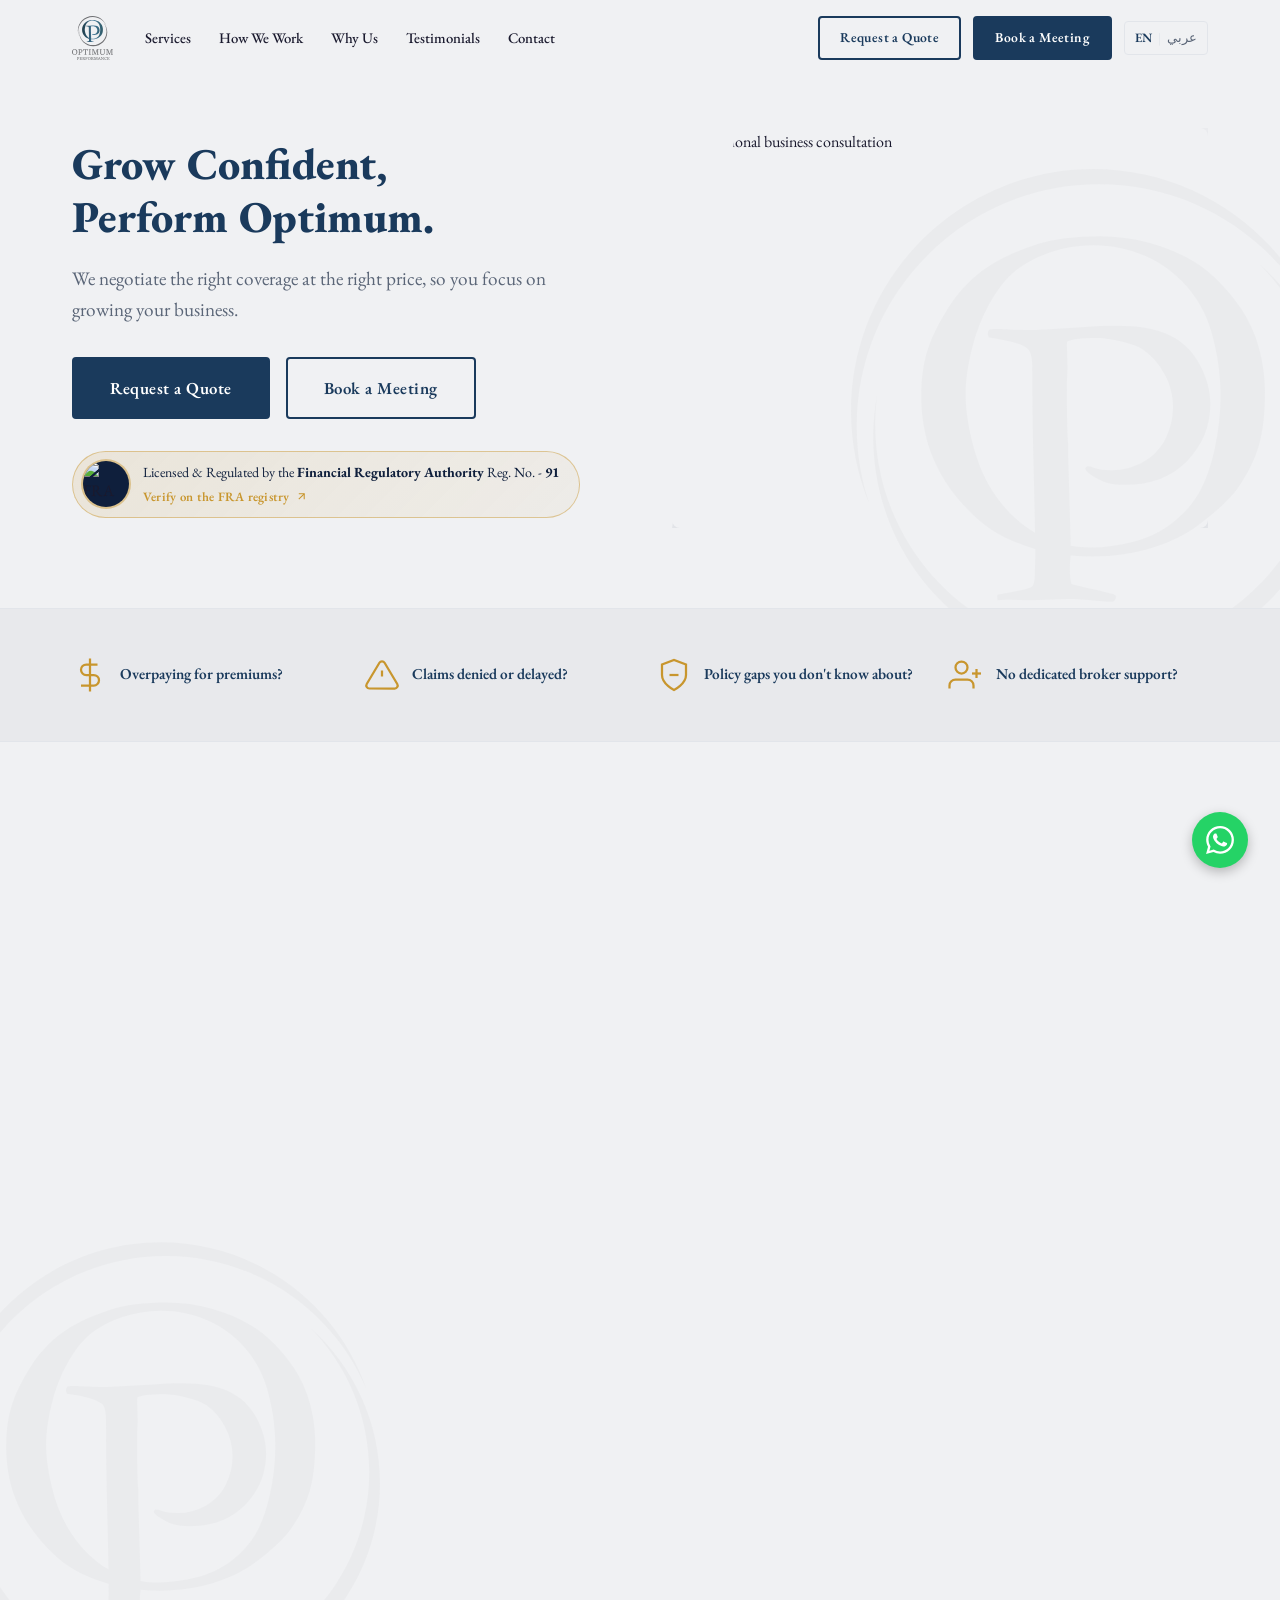
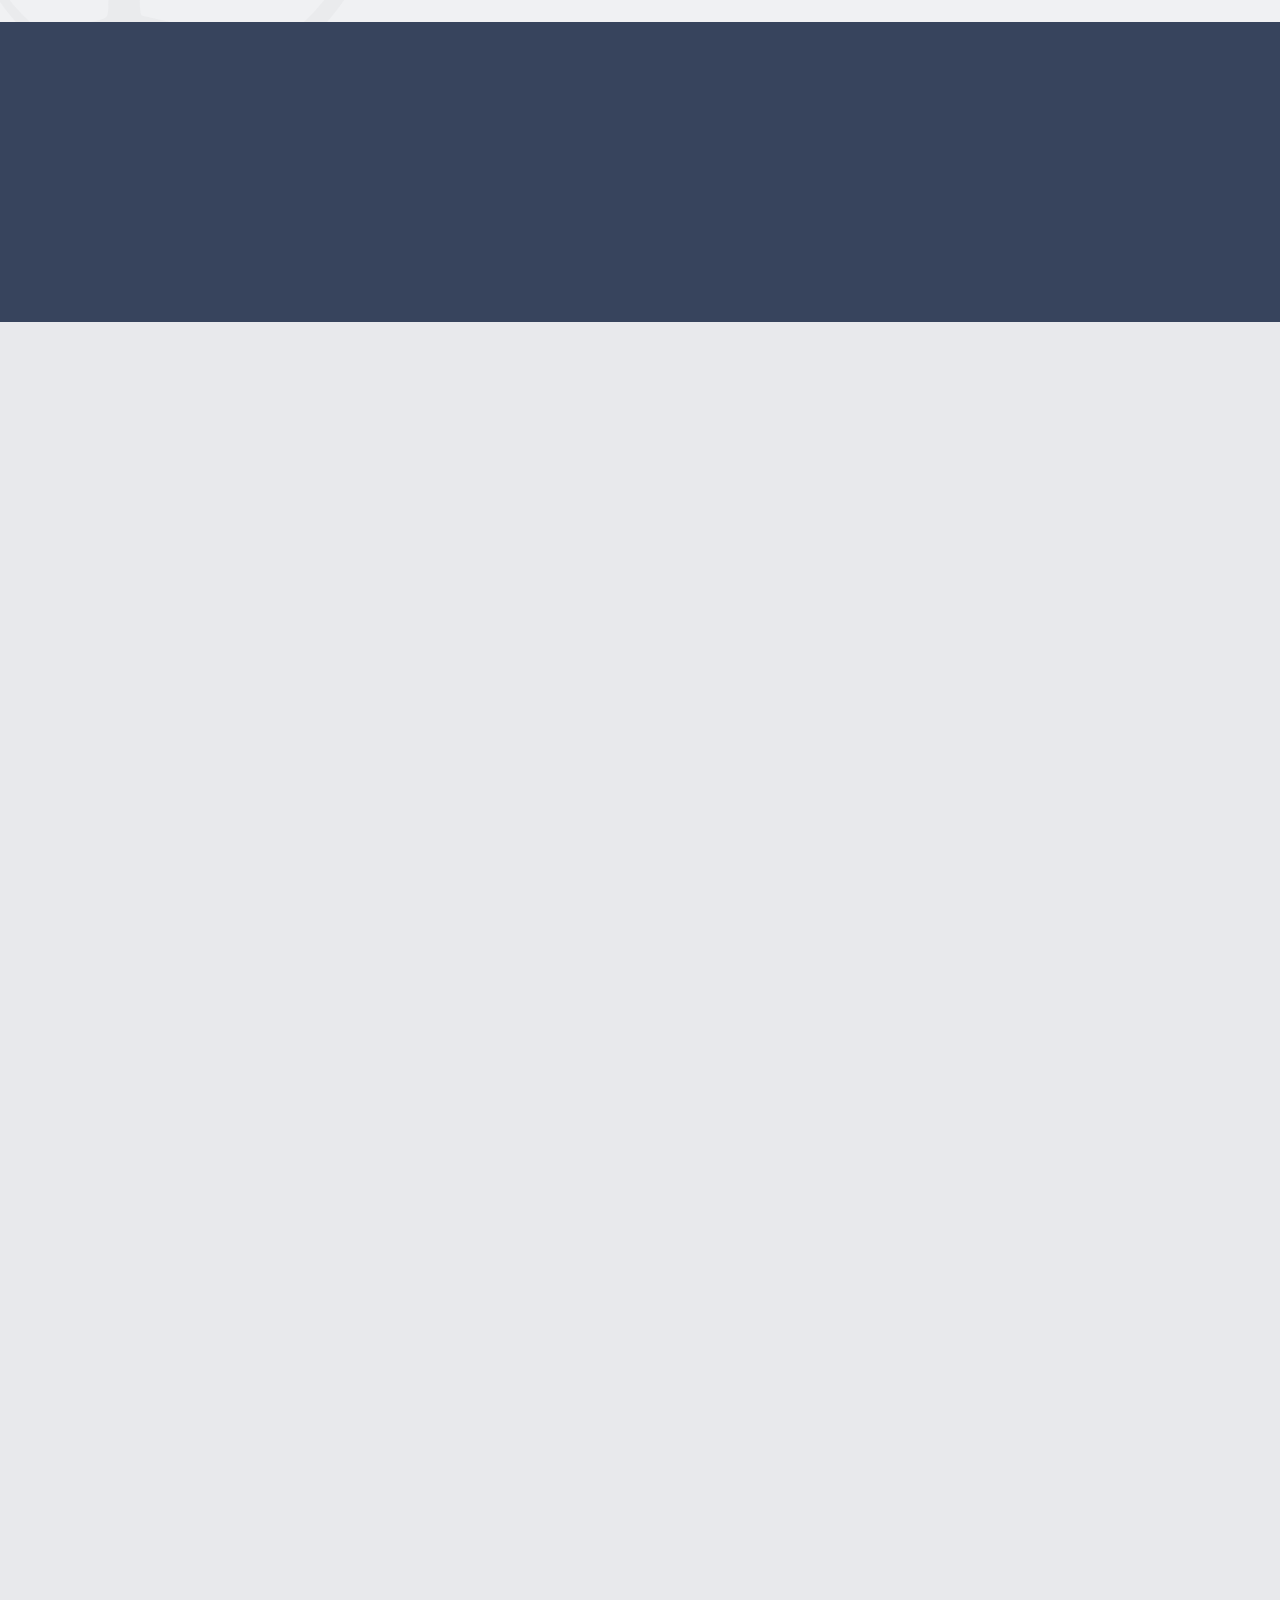
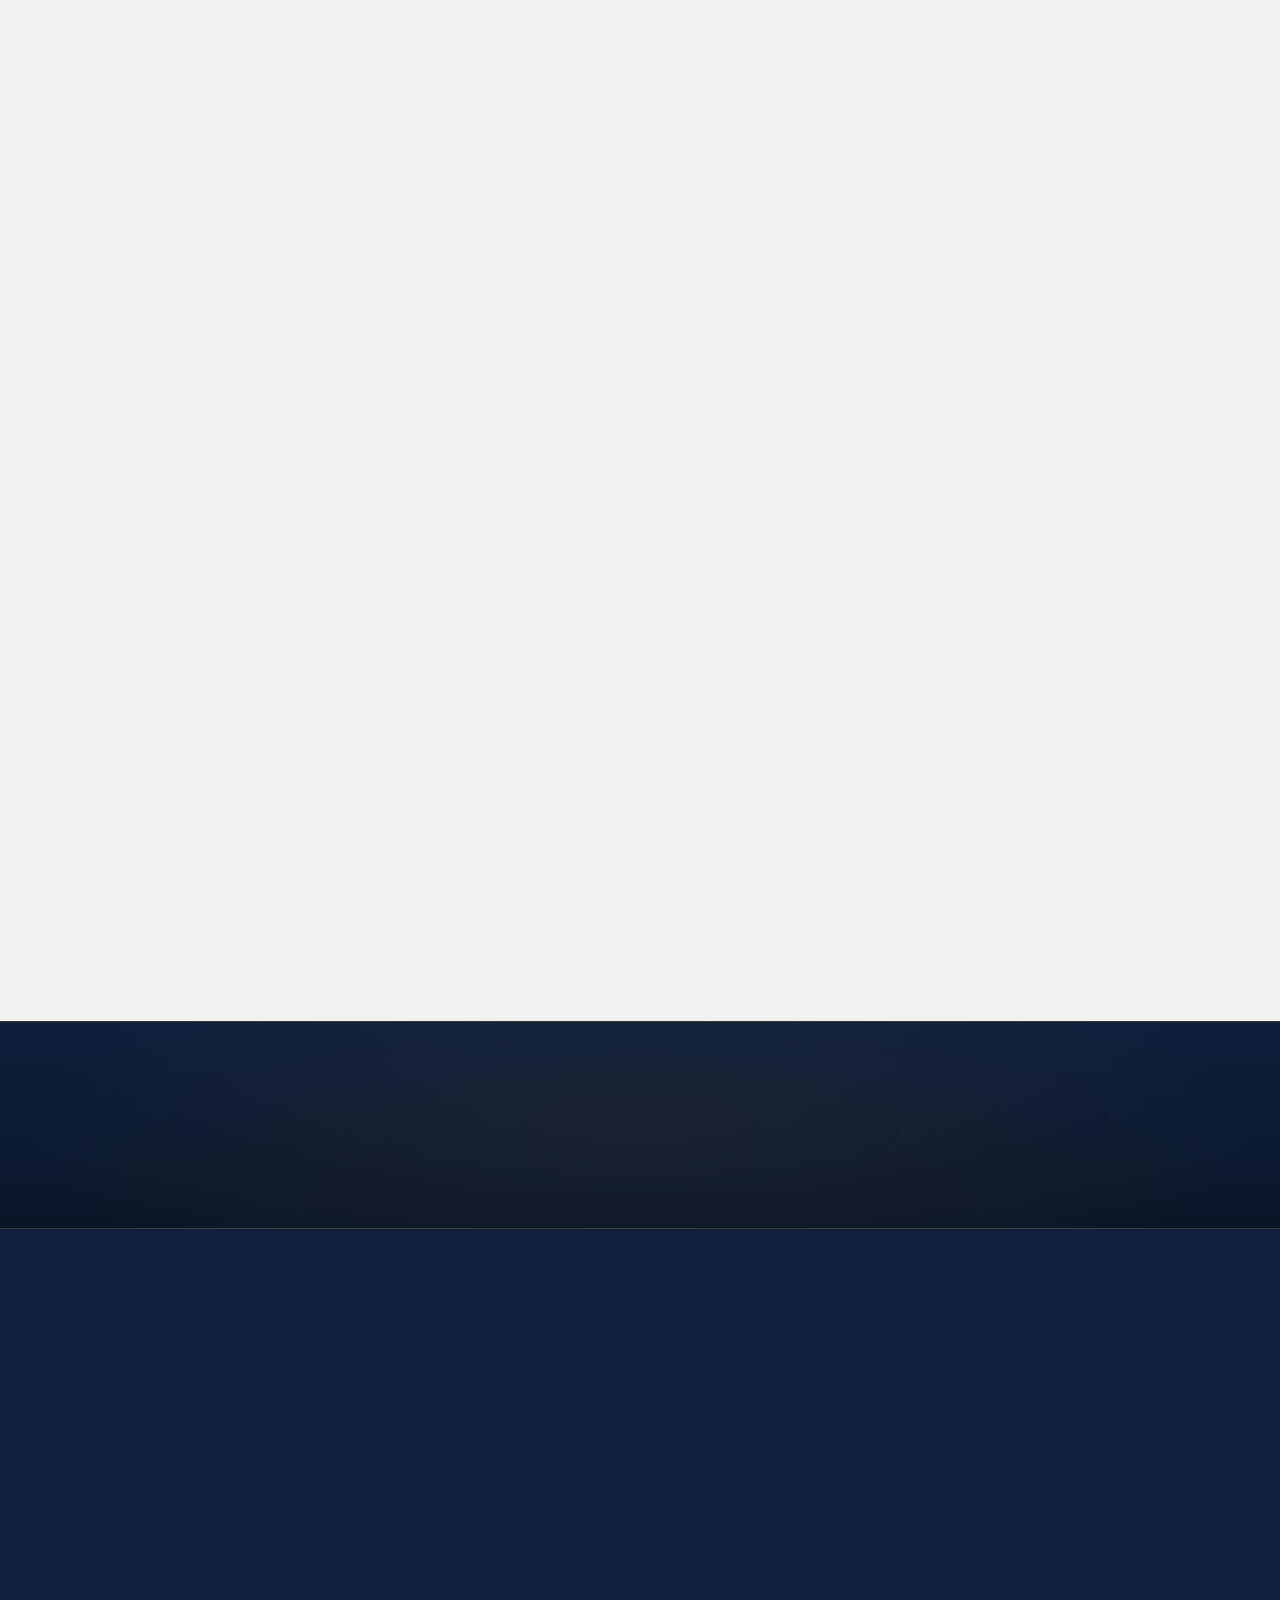
==== en/index.html @ 27d357c0 "Add footer social links and update styles for improved accessibility" ====
<!DOCTYPE html>
<html lang="en">
<head>
    <meta charset="UTF-8">
    <meta name="viewport" content="width=device-width, initial-scale=1.0">
    <!-- Content Security Policy (clickjacking via frame-ancestors must be set as an HTTP header by the host — meta CSP cannot enforce it) -->
    <meta http-equiv="Content-Security-Policy" content="default-src 'self'; script-src 'self' 'unsafe-inline' https://www.googletagmanager.com https://www.google-analytics.com; style-src 'self' 'unsafe-inline'; img-src 'self' data: https://www.googletagmanager.com https://www.google-analytics.com; font-src 'self'; connect-src 'self' https://www.googletagmanager.com https://www.google-analytics.com https://*.google-analytics.com https://*.analytics.google.com https://api.web3forms.com; frame-src https://www.googletagmanager.com; object-src 'none'; base-uri 'self'; form-action 'self' https://api.web3forms.com">
    <!-- Google Tag Manager -->
    <script>(function(w,d,s,l,i){w[l]=w[l]||[];w[l].push({'gtm.start':
    new Date().getTime(),event:'gtm.js'});var f=d.getElementsByTagName(s)[0],
    j=d.createElement(s),dl=l!='dataLayer'?'&l='+l:'';j.async=true;j.src=
    'https://www.googletagmanager.com/gtm.js?id='+i+dl;f.parentNode.insertBefore(j,f);
    })(window,document,'script','dataLayer','GTM-NPVGN75T');</script>
    <!-- End Google Tag Manager -->
    <meta name="description" content="Optimum Performance is a licensed insurance brokerage in Egypt. We negotiate the right coverage at the right price, property insurance, employee benefits, marine & cargo, risk management, and claims advocacy.">
    <meta name="theme-color" content="#0f1f3c">
    <link rel="icon" href="../static/OP_original.png" type="image/png">
    <title>Optimum Performance - Grow Confident, Perform Optimum</title>
    <link rel="preload" href="../fonts/EBGaramond-latin.woff2" as="font" type="font/woff2" crossorigin>
    <link rel="preload" href="../static/father_son_green_field.jpeg" as="image" fetchpriority="high">
    <link rel="stylesheet" href="../styles.css">
    <script>
    (function () {
        try {
            if (window.matchMedia('(prefers-reduced-motion: reduce)').matches) return;
            var nav = performance.getEntriesByType && performance.getEntriesByType('navigation')[0];
            var type = nav ? nav.type : 'navigate';
            if (type === 'reload' || type === 'navigate') {
                document.documentElement.classList.add('intro-play');
            }
        } catch (e) { /* never block the page */ }
    })();
    </script>
</head>
<body>
    <!-- Google Tag Manager (noscript) -->
    <noscript><iframe src="https://www.googletagmanager.com/ns.html?id=GTM-NPVGN75T"
    height="0" width="0" style="display:none;visibility:hidden"></iframe></noscript>
    <!-- End Google Tag Manager (noscript) -->
    <!-- Logo Intro Overlay -->
    <div id="intro" aria-hidden="true">
        <svg class="intro-logo" aria-hidden="true" focusable="false"
   viewBox="0 0 209.08186 225.3409"
   version="1.1"
   id="intro-svg3"
   width="209.08186"
   height="225.3409"
   xmlns="http://www.w3.org/2000/svg"
   xmlns:svg="http://www.w3.org/2000/svg">
  <defs
     id="intro-defs1">
    <linearGradient
       x1="0"
       y1="0"
       x2="1"
       y2="0"
       gradientUnits="userSpaceOnUse"
       gradientTransform="matrix(79.626793,0,0,-79.626793,257.8244,1651.054)"
       spreadMethod="pad"
       id="intro-linearGradient1457">
      <stop stop-color="#1f3d4a" offset="0"
         id="intro-stop1454" />
      <stop stop-color="#3e7596" offset="0.55270582"
         id="intro-stop1455" />
      <stop stop-color="#3e7596" offset="0.557542"
         id="intro-stop1456" />
      <stop stop-color="#315c69" offset="1"
         id="intro-stop1457" />
    </linearGradient>
  </defs>
  <g
     class="emblem"
     id="intro-g1"
     transform="translate(-292.30997,-612.5312)">
    <path pathLength="1"
       id="intro-path1457"
       d="m 284.63,1691.534 c -5.466,-1.81 -9.746,-3.894 -12.837,-6.249 v 0 c -3.092,-2.357 -5.731,-5.287 -7.918,-8.794 v 0 c -2.187,-3.506 -3.742,-6.758 -4.665,-9.755 v 0 c -0.924,-2.998 -1.385,-6.42 -1.385,-10.265 v 0 c 0,-4.675 0.715,-8.992 2.148,-12.95 v 0 c 1.433,-3.959 3.535,-7.578 6.306,-10.859 v 0 c 2.771,-3.28 5.466,-5.76 8.087,-7.437 v 0 c 2.62,-1.677 5.89,-3.101 9.812,-4.269 v 0 c 0.017,0 0.034,-0.01 0.05,-0.014 v 0 c 0.003,-0.396 0.004,-0.771 0.004,-1.102 v 0 c 0,-1.2 -0.017,-2.14 -0.049,-2.819 v 0 c -0.032,-0.973 -0.049,-1.605 -0.049,-1.896 v 0 c 0,-1.329 -0.162,-2.221 -0.486,-2.673 v 0 c -0.227,-0.292 -0.859,-0.584 -1.897,-0.875 v 0 l -6.323,-1.215 0.048,-1.266 c 1.557,0.066 2.497,0.099 2.821,0.099 v 0 l 5.108,-0.147 8.561,0.341 c 1.589,0 3.778,-0.146 6.568,-0.438 v 0 c 1.426,-0.162 2.334,-0.243 2.723,-0.243 v 0 c 0.617,0 1.03,0.073 1.241,0.218 v 0 c 0.211,0.147 0.381,0.463 0.51,0.949 v 0 c -0.194,0.324 -0.421,0.536 -0.681,0.633 v 0 c -0.162,0.065 -1.119,0.307 -2.869,0.73 v 0 c -3.763,0.841 -6.032,1.377 -6.81,1.602 v 0 c -0.261,0.811 -0.39,1.994 -0.39,3.549 v 0 c 0,0.647 0.04,1.41 0.121,2.283 v 0 c 0.027,0.285 0.047,0.53 0.065,0.756 v 0 c 1.645,-0.148 3.354,-0.225 5.137,-0.225 v 0 c 4.939,0 9.539,0.669 13.799,2.007 v 0 c 4.26,1.338 7.823,3.101 10.689,5.288 v 0 c 4.298,3.242 7.332,6.107 9.105,8.596 v 0 c 2.262,3.204 3.873,6.447 4.835,9.727 v 0 c 0.962,3.281 1.442,7.409 1.442,12.385 v 0 c 0,4.373 -0.716,8.615 -2.149,12.725 v 0 c -1.093,3.128 -2.714,6.051 -4.863,8.765 v 0 c -3.092,3.921 -6.184,6.824 -9.275,8.71 v 0 c -3.092,1.884 -6.532,3.355 -10.321,4.41 v 0 c -3.789,1.056 -7.663,1.584 -11.622,1.584 v 0 c -5.881,0 -10.745,-0.622 -14.591,-1.866 m -5.174,-63.311 c -2.395,2.243 -4.412,4.815 -6.051,7.72 v 0 c -1.64,2.902 -2.932,6.333 -3.874,10.292 v 0 c -0.943,3.959 -1.414,7.502 -1.414,10.632 v 0 c 0,2.978 0.471,6.409 1.414,10.293 v 0 c 0.942,3.883 2.318,7.436 4.128,10.66 v 0 c 1.81,3.223 3.77,5.712 5.882,7.465 v 0 c 2.111,1.753 4.807,3.195 8.086,4.326 v 0 c 3.281,1.132 6.636,1.697 10.068,1.697 v 0 c 4.222,0 8.2,-0.82 11.932,-2.46 v 0 c 3.732,-1.64 6.918,-3.959 9.557,-6.957 v 0 c 2.639,-2.997 4.543,-6.4 5.712,-10.207 v 0 c 1.508,-5.015 2.263,-10.086 2.263,-15.213 v 0 c 0,-4.11 -0.453,-8.22 -1.358,-12.329 v 0 c -0.905,-4.109 -2.102,-7.474 -3.591,-10.094 v 0 c -1.49,-2.622 -3.554,-4.958 -6.192,-7.013 v 0 c -2.64,-2.055 -5.666,-3.526 -9.078,-4.411 v 0 c -3.412,-0.886 -6.701,-1.329 -9.868,-1.329 v 0 c -1.58,0 -3.114,0.134 -4.605,0.393 v 0 l -0.598,20.996 v 2.722 c -0.194,1.62 -0.292,5.735 -0.292,12.344 v 0 c 0,1.815 0.032,3.159 0.098,4.035 v 0 l 0.048,0.972 -0.146,5.493 0.049,0.68 c 0.744,0.583 3.123,0.875 7.136,0.875 v 0 c 1.294,0 3.115,-0.276 5.462,-0.826 v 0 c 2.347,-0.551 4.086,-1.231 5.219,-2.04 v 0 c 2.006,-1.425 3.625,-3.327 4.855,-5.707 v 0 c 1.229,-2.38 1.844,-4.832 1.844,-7.357 v 0 c 0,-2.591 -0.583,-5.052 -1.75,-7.383 v 0 c -1.169,-2.331 -2.895,-4.128 -5.182,-5.391 v 0 c -2.286,-1.262 -4.71,-1.893 -7.272,-1.893 v 0 c -1.686,0 -3.08,0.194 -4.183,0.583 v 0 c -0.487,0.194 -0.957,0.292 -1.411,0.292 v 0 c -0.227,-0.098 -0.405,-0.26 -0.535,-0.486 v 0 c 0.13,-0.455 0.502,-0.892 1.119,-1.314 v 0 c 1.46,-0.972 2.756,-1.629 3.892,-1.97 v 0 c 1.134,-0.341 2.545,-0.511 4.231,-0.511 v 0 c 6.032,0 10.832,1.846 14.4,5.538 v 0 c 3.566,3.693 5.35,8.08 5.35,13.165 v 0 c 0,3.044 -0.819,6.106 -2.456,9.182 v 0 c -1.638,3.077 -3.965,5.336 -6.98,6.777 v 0 c -3.016,1.441 -7.071,2.163 -12.162,2.163 v 0 c -2.887,0 -5.416,-0.099 -7.588,-0.293 v 0 l -8.27,-0.486 c -2.302,-0.13 -3.811,-0.194 -4.524,-0.194 v 0 c -0.486,0 -1.395,0.015 -2.724,0.048 v 0 c -2.529,0.129 -4.346,0.195 -5.448,0.195 v 0 c -0.163,0 -0.535,-0.049 -1.119,-0.146 v 0 c -0.195,-0.357 -0.292,-0.665 -0.292,-0.925 v 0 c 0,-0.227 0.081,-0.519 0.244,-0.875 v 0 c 4.799,-0.681 7.799,-1.556 8.998,-2.624 v 0 c 0.714,-0.616 1.071,-2.091 1.071,-4.424 v 0 -0.827 c 0,-6.027 0.064,-11.956 0.195,-17.788 v 0 c 0.222,-8.573 0.369,-15.104 0.438,-19.591 v 0 c -1.685,0.978 -3.262,2.152 -4.728,3.526"
       transform="matrix(1.3333333,0,0,-1.3333333,0,2891.1333)"
       fill="url(#intro-linearGradient1457)" />
    <path pathLength="1"
       id="intro-path1458"
       d="m 0,0 c 0,30.968 25.104,56.072 56.072,56.072 23.274,0 43.234,-14.181 51.716,-34.374 -7.549,22.05 -28.439,37.909 -53.047,37.909 -30.968,0 -56.073,-25.104 -56.073,-56.072 0,-7.693 1.553,-15.024 4.357,-21.699 C 1.074,-12.465 0,-6.36 0,0"
       fill="#6e6f72" fill-rule="nonzero"
       transform="matrix(1.3333333,0,0,-1.3333333,323.86307,692.0072)"
       clip-path="url(#intro-clipPath1459)" />
    <path pathLength="1"
       id="intro-path1460"
       d="m 0,0 c 9.43,-9.515 15.262,-22.661 15.262,-37.183 0,-29.037 -23.32,-52.576 -52.086,-52.576 -28.767,0 -52.087,23.539 -52.087,52.576 0,2.408 0.175,4.774 0.485,7.096 -0.617,-3.259 -0.954,-6.618 -0.954,-10.058 0,-29.664 24.048,-53.711 53.712,-53.711 29.664,0 53.711,24.047 53.711,53.711 C 18.043,-24.173 11.065,-9.838 0,0"
       fill="#6e6f72" fill-rule="nonzero"
       transform="matrix(1.3333333,0,0,-1.3333333,448.11627,641.78387)"
       clip-path="url(#intro-clipPath1461)" />
  </g>
  <g class="wordmark"><g transform="translate(-292.30997,-612.5312)">
    <g
       transform="translate(264.5673,264.5669)"
       id="intro-g2">
      <path pathLength="1"
         id="intro-path1509"
         d="m 0,0 c 1.444,0 2.651,0.373 3.624,1.12 0.972,0.746 1.701,1.785 2.187,3.115 0.486,1.331 0.73,2.865 0.73,4.604 0,2.003 -0.258,3.736 -0.774,5.2 -0.516,1.463 -1.296,2.592 -2.342,3.388 -1.046,0.795 -2.369,1.193 -3.97,1.193 -1.532,0 -2.777,-0.398 -3.734,-1.193 -0.958,-0.796 -1.66,-1.856 -2.107,-3.182 -0.447,-1.326 -0.67,-2.784 -0.67,-4.375 0,-1.974 0.252,-3.7 0.758,-5.178 C -5.792,3.214 -5.016,2.063 -3.97,1.238 -2.924,0.413 -1.601,0 0,0 m -0.265,-1.738 c -2.18,0 -4.029,0.452 -5.546,1.355 -1.518,0.904 -2.672,2.183 -3.462,3.837 -0.791,1.655 -1.186,3.617 -1.186,5.886 0,2.14 0.407,4.038 1.223,5.693 0.815,1.655 1.986,2.956 3.513,3.904 1.527,0.947 3.356,1.422 5.487,1.422 2.318,0 4.228,-0.485 5.731,-1.452 C 6.997,17.94 8.114,16.626 8.846,14.967 9.577,13.307 9.943,11.431 9.943,9.34 9.943,7.945 9.747,6.587 9.354,5.267 8.961,3.945 8.355,2.757 7.535,1.702 6.715,0.646 5.659,-0.191 4.368,-0.81 3.076,-1.429 1.532,-1.738 -0.265,-1.738"
         fill="#6e6f72" fill-rule="nonzero"
         transform="matrix(1.3333333,0,0,-1.3333333,41.688,545.10947)"
         clip-path="url(#intro-clipPath1510)" />
      <path pathLength="1"
         id="intro-path1511"
         d="M 0,0 V 1.105 L 2.269,1.827 C 2.426,1.875 2.558,1.957 2.667,2.07 2.774,2.183 2.828,2.347 2.828,2.563 V 18.59 c 0,0.207 -0.051,0.364 -0.154,0.472 -0.103,0.108 -0.239,0.187 -0.405,0.236 L 0,20.049 v 1.075 h 8.515 c 1.453,0 2.769,-0.196 3.948,-0.589 1.178,-0.393 2.118,-1.009 2.82,-1.849 0.702,-0.84 1.054,-1.937 1.054,-3.292 0,-1.424 -0.307,-2.657 -0.921,-3.697 C 14.802,10.655 13.96,9.855 12.89,9.295 11.819,8.735 10.592,8.456 9.207,8.456 8.706,8.456 8.117,8.571 7.439,8.802 6.762,9.032 6.207,9.29 5.775,9.575 v 1.09 c 0.324,-0.098 0.78,-0.171 1.37,-0.221 0.589,-0.049 1.139,-0.073 1.649,-0.073 0.933,0 1.677,0.167 2.232,0.501 0.555,0.333 0.975,0.744 1.26,1.23 0.284,0.486 0.473,0.966 0.567,1.443 0.093,0.477 0.14,0.857 0.14,1.142 0,0.825 -0.145,1.591 -0.435,2.298 -0.289,0.707 -0.803,1.279 -1.539,1.716 -0.737,0.437 -1.782,0.655 -3.138,0.655 H 5.922 V 2.563 C 5.922,2.347 5.978,2.183 6.091,2.07 6.204,1.957 6.339,1.875 6.497,1.827 L 8.898,1.105 V 0 Z"
         fill="#6e6f72" fill-rule="nonzero"
         transform="matrix(1.3333333,0,0,-1.3333333,59.188267,546.77867)"
         clip-path="url(#intro-clipPath1512)" />
      <path pathLength="1"
         id="intro-path1513"
         d="M 0,0 V 1.105 L 2.431,1.827 C 2.607,1.875 2.747,1.957 2.85,2.07 2.954,2.183 3.005,2.347 3.005,2.563 v 16.793 h -4.861 c -0.157,0 -0.295,-0.049 -0.413,-0.147 C -2.386,19.111 -2.46,18.973 -2.49,18.797 L -3.079,15.63 h -1.723 v 5.494 H 13.906 V 15.63 h -1.724 l -0.589,3.167 c -0.039,0.196 -0.113,0.339 -0.221,0.427 -0.108,0.088 -0.241,0.132 -0.397,0.132 H 6.099 V 2.563 C 6.099,2.347 6.155,2.183 6.268,2.07 6.381,1.957 6.516,1.875 6.673,1.827 L 9.104,1.105 V 0 Z"
         fill="#6e6f72" fill-rule="nonzero"
         transform="matrix(1.3333333,0,0,-1.3333333,90.496667,546.77867)"
         clip-path="url(#intro-clipPath1514)" />
      <path pathLength="1"
         id="intro-path1515"
         d="m 0,0 v 1.105 l 2.386,0.722 c 0.177,0.058 0.315,0.142 0.413,0.25 0.098,0.108 0.147,0.27 0.147,0.486 V 18.59 c 0,0.207 -0.054,0.364 -0.162,0.472 -0.108,0.108 -0.24,0.187 -0.398,0.236 L 0,20.049 v 1.075 H 8.986 V 20.049 L 6.614,19.298 C 6.457,19.249 6.322,19.167 6.209,19.054 6.096,18.942 6.04,18.787 6.04,18.59 V 2.563 C 6.04,2.347 6.096,2.183 6.209,2.07 6.322,1.957 6.457,1.875 6.614,1.827 L 8.986,1.105 V 0 Z"
         fill="#6e6f72" fill-rule="nonzero"
         transform="matrix(1.3333333,0,0,-1.3333333,112.57333,546.77867)"
         clip-path="url(#intro-clipPath1516)" />
      <path pathLength="1"
         id="intro-path1517"
         d="M 0,0 V 1.105 L 2.269,1.93 C 2.426,1.979 2.558,2.06 2.667,2.173 2.774,2.286 2.828,2.445 2.828,2.651 V 18.59 c 0,0.207 -0.051,0.364 -0.154,0.472 -0.103,0.108 -0.239,0.187 -0.405,0.236 L 0,20.049 v 1.075 h 7.587 l 4.934,-13.95 0.737,-2.563 h 0.236 l 5.701,16.513 h 7.483 V 20.049 L 24.439,19.298 C 24.282,19.249 24.144,19.167 24.026,19.054 23.908,18.942 23.85,18.787 23.85,18.59 V 2.563 c 0,-0.216 0.053,-0.378 0.162,-0.486 0.107,-0.108 0.25,-0.192 0.427,-0.25 L 26.678,1.105 V 0 h -8.721 v 1.105 l 2.239,0.722 c 0.167,0.048 0.307,0.13 0.42,0.243 0.113,0.113 0.17,0.277 0.17,0.493 v 16.956 h -0.28 L 19.813,17.338 14.79,3.27 13.391,0 H 11.888 L 5.745,17.324 5.068,19.519 H 4.832 V 2.651 C 4.832,2.435 4.886,2.276 4.994,2.173 5.102,2.07 5.234,1.989 5.392,1.93 L 7.616,1.105 V 0 Z"
         fill="#6e6f72" fill-rule="nonzero"
         transform="matrix(1.3333333,0,0,-1.3333333,128.91493,546.77867)"
         clip-path="url(#intro-clipPath1518)" />
      <path pathLength="1"
         id="intro-path1519"
         d="m 0,0 c -1.797,0 -3.297,0.297 -4.5,0.891 -1.203,0.594 -2.109,1.365 -2.718,2.313 -0.609,0.948 -0.914,1.952 -0.914,3.012 v 12.875 c 0,0.207 -0.054,0.361 -0.162,0.464 -0.108,0.104 -0.25,0.185 -0.427,0.243 l -2.239,0.752 v 1.075 h 8.75 V 20.55 l -2.254,-0.752 c -0.157,-0.049 -0.289,-0.13 -0.397,-0.243 -0.108,-0.113 -0.162,-0.267 -0.162,-0.464 V 7.719 c 0,-0.54 0.066,-1.132 0.199,-1.775 C -4.692,5.301 -4.437,4.689 -4.058,4.11 -3.68,3.53 -3.135,3.057 -2.423,2.688 -1.711,2.32 -0.781,2.136 0.368,2.136 1.517,2.136 2.462,2.325 3.204,2.703 3.945,3.081 4.53,3.56 4.957,4.14 5.384,4.719 5.683,5.325 5.855,5.959 6.027,6.592 6.113,7.164 6.113,7.675 v 11.343 c 0,0.206 -0.054,0.358 -0.162,0.456 -0.108,0.098 -0.235,0.172 -0.383,0.221 L 3.314,20.55 v 1.075 h 7.602 V 20.55 L 8.662,19.695 C 8.505,19.637 8.372,19.558 8.264,19.459 8.156,19.361 8.102,19.214 8.102,19.018 V 6.865 C 8.102,5.627 7.834,4.572 7.299,3.698 6.764,2.823 6.079,2.116 5.244,1.576 4.409,1.036 3.525,0.638 2.593,0.383 1.66,0.128 0.795,0 0,0"
         fill="#6e6f72" fill-rule="nonzero"
         transform="matrix(1.3333333,0,0,-1.3333333,182.88933,547.44653)"
         clip-path="url(#intro-clipPath1520)" />
      <path pathLength="1"
         id="intro-path1521"
         d="M 0,0 V 1.105 L 2.269,1.93 C 2.426,1.979 2.558,2.06 2.667,2.173 2.774,2.286 2.828,2.445 2.828,2.651 V 18.59 c 0,0.207 -0.051,0.364 -0.154,0.472 -0.103,0.108 -0.239,0.187 -0.405,0.236 L 0,20.049 v 1.075 h 7.587 l 4.934,-13.95 0.737,-2.563 h 0.236 l 5.701,16.513 h 7.483 V 20.049 L 24.439,19.298 C 24.282,19.249 24.144,19.167 24.026,19.054 23.908,18.942 23.85,18.787 23.85,18.59 V 2.563 c 0,-0.216 0.053,-0.378 0.162,-0.486 0.107,-0.108 0.25,-0.192 0.427,-0.25 L 26.678,1.105 V 0 h -8.721 v 1.105 l 2.239,0.722 c 0.167,0.048 0.307,0.13 0.42,0.243 0.113,0.113 0.17,0.277 0.17,0.493 v 16.956 h -0.28 L 19.813,17.338 14.79,3.27 13.391,0 H 11.888 L 5.745,17.324 5.068,19.519 H 4.832 V 2.651 C 4.832,2.435 4.886,2.276 4.994,2.173 5.102,2.07 5.234,1.989 5.392,1.93 L 7.616,1.105 V 0 Z"
         fill="#6e6f72" fill-rule="nonzero"
         transform="matrix(1.3333333,0,0,-1.3333333,201.25387,546.77867)"
         clip-path="url(#intro-clipPath1522)" />
      <path pathLength="1"
         id="intro-path1523"
         d="m 0,0 v 0.568 l 1.166,0.371 c 0.081,0.025 0.149,0.067 0.205,0.125 0.055,0.058 0.083,0.143 0.083,0.254 v 8.24 C 1.454,9.664 1.428,9.745 1.375,9.801 1.322,9.856 1.252,9.897 1.166,9.922 L 0,10.308 v 0.553 h 4.378 c 0.747,0 1.424,-0.101 2.03,-0.303 0.606,-0.202 1.089,-0.519 1.45,-0.95 C 8.219,9.176 8.4,8.612 8.4,7.915 8.4,7.183 8.242,6.549 7.926,6.014 7.611,5.479 7.178,5.067 6.627,4.779 6.077,4.491 5.446,4.348 4.734,4.348 4.476,4.348 4.173,4.407 3.825,4.526 3.477,4.644 3.191,4.776 2.969,4.923 V 5.484 C 3.136,5.433 3.37,5.395 3.673,5.37 3.976,5.345 4.259,5.332 4.522,5.332 5.001,5.332 5.384,5.418 5.669,5.59 5.954,5.761 6.17,5.972 6.317,6.222 6.463,6.472 6.56,6.719 6.608,6.964 6.656,7.209 6.68,7.405 6.68,7.551 6.68,7.975 6.606,8.369 6.457,8.733 6.308,9.096 6.044,9.391 5.665,9.615 5.287,9.84 4.749,9.952 4.052,9.952 H 3.045 V 1.318 C 3.045,1.207 3.074,1.122 3.132,1.064 3.19,1.006 3.259,0.964 3.34,0.939 L 4.575,0.568 V 0 Z"
         fill="#6e6f72" fill-rule="nonzero"
         transform="matrix(1.3333333,0,0,-1.3333333,53.289733,572.9716)"
         clip-path="url(#intro-clipPath1524)" />
      <path pathLength="1"
         id="intro-path1525"
         d="m 0,0 v 0.568 l 1.166,0.371 c 0.086,0.025 0.156,0.067 0.209,0.125 0.053,0.058 0.079,0.143 0.079,0.254 v 8.24 C 1.454,9.664 1.426,9.745 1.371,9.801 1.315,9.856 1.247,9.897 1.166,9.922 L 0,10.308 v 0.553 H 8.43 V 8.165 H 7.536 L 7.241,9.657 C 7.221,9.748 7.183,9.817 7.127,9.865 7.072,9.913 7.001,9.937 6.915,9.937 H 3.045 V 6.112 H 5.37 c 0.101,0 0.175,0.022 0.223,0.065 0.048,0.042 0.082,0.112 0.103,0.208 L 5.968,7.582 H 6.695 V 3.711 H 5.968 L 5.696,4.9 C 5.675,4.996 5.641,5.068 5.593,5.116 5.545,5.164 5.471,5.188 5.37,5.188 H 3.045 V 0.924 h 4.461 c 0.076,0 0.142,0.025 0.2,0.076 0.059,0.05 0.095,0.121 0.11,0.212 L 8.119,2.878 H 9.005 V 0 Z"
         fill="#6e6f72" fill-rule="nonzero"
         transform="matrix(1.3333333,0,0,-1.3333333,66.5188,572.9716)"
         clip-path="url(#intro-clipPath1526)" />
      <path pathLength="1"
         id="intro-path1527"
         d="M 0,0 H -1.833 C -2.171,0 -2.424,0.029 -2.59,0.087 -2.757,0.145 -2.898,0.245 -3.014,0.386 -3.131,0.527 -3.279,0.724 -3.461,0.977 L -6.18,4.726 -4.643,5.203 -1.787,1.417 C -1.732,1.336 -1.642,1.239 -1.519,1.125 -1.395,1.011 -1.277,0.939 -1.166,0.909 L 0,0.568 Z m -10.566,0 v 0.568 l 1.167,0.371 c 0.086,0.025 0.155,0.067 0.208,0.125 0.053,0.058 0.08,0.143 0.08,0.254 v 8.24 c 0,0.106 -0.028,0.187 -0.084,0.243 -0.055,0.055 -0.124,0.096 -0.204,0.121 l -1.167,0.386 v 0.553 h 4.439 c 0.828,0 1.503,-0.081 2.026,-0.242 0.522,-0.162 0.926,-0.377 1.212,-0.644 0.285,-0.268 0.482,-0.563 0.59,-0.886 C -2.19,8.766 -2.136,8.44 -2.136,8.112 -2.136,7.521 -2.267,7.015 -2.53,6.593 -2.792,6.171 -3.118,5.837 -3.507,5.59 -3.896,5.342 -4.282,5.175 -4.666,5.09 l -1.227,-0.5 -1.741,0.356 0.068,0.81 c 0.045,-0.015 0.154,-0.031 0.325,-0.049 0.172,-0.018 0.355,-0.032 0.549,-0.042 0.195,-0.01 0.348,-0.015 0.459,-0.015 0.545,0 0.994,0.1 1.348,0.299 0.353,0.2 0.617,0.463 0.791,0.792 0.174,0.328 0.262,0.679 0.262,1.053 0,0.757 -0.218,1.306 -0.652,1.647 -0.434,0.341 -1.07,0.511 -1.908,0.511 H -7.521 V 1.318 c 0,-0.111 0.028,-0.196 0.083,-0.254 0.056,-0.058 0.124,-0.1 0.205,-0.125 L -6.036,0.568 V 0 Z"
         fill="#6e6f72" fill-rule="nonzero"
         transform="matrix(1.3333333,0,0,-1.3333333,94.926133,572.9716)"
         clip-path="url(#intro-clipPath1528)" />
      <path pathLength="1"
         id="intro-path1529"
         d="m 0,0 v 0.568 l 1.166,0.371 c 0.086,0.025 0.156,0.067 0.209,0.125 0.053,0.058 0.079,0.143 0.079,0.254 v 8.24 C 1.454,9.664 1.426,9.745 1.371,9.801 1.315,9.856 1.247,9.897 1.166,9.922 L 0,10.308 v 0.553 H 8.46 V 8.165 H 7.566 L 7.271,9.657 C 7.251,9.748 7.213,9.817 7.157,9.865 7.102,9.913 7.031,9.937 6.945,9.937 h -3.9 V 5.976 H 5.476 C 5.582,5.976 5.658,6 5.703,6.048 5.749,6.096 5.781,6.163 5.802,6.249 L 6.082,7.46 H 6.794 V 3.567 H 6.082 L 5.802,4.764 C 5.781,4.855 5.749,4.926 5.703,4.976 5.658,5.027 5.582,5.052 5.476,5.052 H 3.045 V 1.318 C 3.045,1.207 3.074,1.122 3.132,1.064 3.19,1.006 3.259,0.964 3.34,0.939 L 4.575,0.568 V 0 Z"
         fill="#6e6f72" fill-rule="nonzero"
         transform="matrix(1.3333333,0,0,-1.3333333,95.875333,572.9716)"
         clip-path="url(#intro-clipPath1530)" />
      <path pathLength="1"
         id="intro-path1531"
         d="m 0,0 c 0.742,0 1.363,0.192 1.863,0.576 0.5,0.383 0.875,0.917 1.125,1.601 0.25,0.685 0.375,1.474 0.375,2.367 0,1.031 -0.133,1.922 -0.398,2.674 C 2.7,7.97 2.299,8.551 1.761,8.96 1.223,9.369 0.543,9.573 -0.28,9.573 -1.068,9.573 -1.708,9.369 -2.2,8.96 -2.693,8.551 -3.054,8.006 -3.283,7.324 -3.513,6.642 -3.628,5.893 -3.628,5.075 c 0,-1.015 0.13,-1.903 0.39,-2.663 0.26,-0.76 0.659,-1.352 1.197,-1.776 C -1.503,0.212 -0.823,0 0,0 m -0.136,-0.894 c -1.121,0 -2.072,0.233 -2.852,0.697 -0.78,0.465 -1.373,1.122 -1.78,1.973 -0.406,0.851 -0.61,1.859 -0.61,3.026 0,1.101 0.21,2.076 0.629,2.927 0.419,0.851 1.021,1.52 1.806,2.007 0.786,0.487 1.726,0.731 2.822,0.731 1.191,0 2.174,-0.249 2.946,-0.746 C 3.598,9.224 4.172,8.548 4.548,7.695 4.924,6.842 5.112,5.877 5.112,4.802 5.112,4.085 5.011,3.387 4.809,2.708 4.607,2.028 4.296,1.417 3.874,0.875 3.452,0.332 2.91,-0.099 2.246,-0.417 1.582,-0.735 0.788,-0.894 -0.136,-0.894"
         fill="#6e6f72" fill-rule="nonzero"
         transform="matrix(1.3333333,0,0,-1.3333333,116.1332,572.1132)"
         clip-path="url(#intro-clipPath1532)" />
      <path pathLength="1"
         id="intro-path1533"
         d="M 0,0 H -1.833 C -2.171,0 -2.424,0.029 -2.59,0.087 -2.757,0.145 -2.898,0.245 -3.014,0.386 -3.131,0.527 -3.28,0.724 -3.461,0.977 L -6.18,4.726 -4.643,5.203 -1.787,1.417 C -1.732,1.336 -1.642,1.239 -1.519,1.125 -1.395,1.011 -1.278,0.939 -1.166,0.909 L 0,0.568 Z m -10.566,0 v 0.568 l 1.167,0.371 c 0.086,0.025 0.155,0.067 0.208,0.125 0.053,0.058 0.08,0.143 0.08,0.254 v 8.24 c 0,0.106 -0.028,0.187 -0.084,0.243 -0.055,0.055 -0.124,0.096 -0.204,0.121 l -1.167,0.386 v 0.553 h 4.439 c 0.828,0 1.503,-0.081 2.026,-0.242 0.522,-0.162 0.926,-0.377 1.212,-0.644 0.285,-0.268 0.482,-0.563 0.59,-0.886 C -2.19,8.766 -2.136,8.44 -2.136,8.112 -2.136,7.521 -2.267,7.015 -2.53,6.593 -2.792,6.171 -3.118,5.837 -3.507,5.59 -3.896,5.342 -4.282,5.175 -4.666,5.09 l -1.227,-0.5 -1.742,0.356 0.069,0.81 c 0.045,-0.015 0.154,-0.031 0.325,-0.049 0.172,-0.018 0.355,-0.032 0.549,-0.042 0.195,-0.01 0.348,-0.015 0.459,-0.015 0.545,0 0.994,0.1 1.348,0.299 0.353,0.2 0.617,0.463 0.791,0.792 0.174,0.328 0.262,0.679 0.262,1.053 0,0.757 -0.218,1.306 -0.652,1.647 -0.434,0.341 -1.07,0.511 -1.908,0.511 H -7.521 V 1.318 c 0,-0.111 0.028,-0.196 0.083,-0.254 0.056,-0.058 0.124,-0.1 0.205,-0.125 L -6.036,0.568 V 0 Z"
         fill="#6e6f72" fill-rule="nonzero"
         transform="matrix(1.3333333,0,0,-1.3333333,139.21853,572.9716)"
         clip-path="url(#intro-clipPath1534)" />
      <path pathLength="1"
         id="intro-path1535"
         d="m 0,0 v 0.568 l 1.166,0.424 c 0.081,0.025 0.149,0.067 0.205,0.125 0.055,0.058 0.083,0.14 0.083,0.246 V 9.558 C 1.454,9.664 1.428,9.745 1.375,9.801 1.322,9.856 1.252,9.897 1.166,9.922 L 0,10.308 v 0.553 H 3.901 L 6.438,3.689 6.817,2.371 h 0.121 l 2.931,8.49 h 3.847 V 10.308 L 12.565,9.922 C 12.484,9.897 12.414,9.855 12.353,9.797 12.293,9.739 12.262,9.659 12.262,9.558 v -8.24 c 0,-0.111 0.028,-0.195 0.084,-0.25 0.055,-0.056 0.128,-0.099 0.219,-0.129 L 13.716,0.568 V 0 H 9.233 v 0.568 l 1.151,0.371 c 0.086,0.025 0.158,0.067 0.216,0.125 0.058,0.058 0.087,0.143 0.087,0.254 v 8.718 H 10.543 L 10.187,8.915 7.604,1.681 6.885,0 H 6.112 L 2.954,8.907 2.605,10.036 H 2.484 V 1.363 C 2.484,1.252 2.512,1.17 2.568,1.117 2.623,1.064 2.691,1.023 2.772,0.992 L 3.916,0.568 V 0 Z"
         fill="#6e6f72" fill-rule="nonzero"
         transform="matrix(1.3333333,0,0,-1.3333333,140.16773,572.9716)"
         clip-path="url(#intro-clipPath1536)" />
      <path pathLength="1"
         id="intro-path1537"
         d="M 0,0 0.371,1.053 H 3.863 L 4.234,0 Z m -3.03,-3.81 v 0.568 l 0.773,0.341 c 0.187,0.086 0.315,0.225 0.386,0.417 l 3.083,7.892 0.894,1.81 H 2.961 L 6.786,-2.507 C 6.821,-2.588 6.871,-2.67 6.934,-2.753 6.997,-2.836 7.069,-2.893 7.15,-2.923 L 7.953,-3.242 V -3.81 H 3.938 v 0.568 L 5.211,-2.802 2.499,4.143 2.204,5.165 H 2.075 L -0.916,-2.764 0.371,-3.242 V -3.81 Z"
         fill="#6e6f72" fill-rule="nonzero"
         transform="matrix(1.3333333,0,0,-1.3333333,163.60667,567.892)"
         clip-path="url(#intro-clipPath1538)" />
      <path pathLength="1"
         id="intro-path1539"
         d="M 0,0 V 0.568 L 1.166,0.992 C 1.252,1.023 1.322,1.065 1.375,1.121 1.428,1.177 1.454,1.257 1.454,1.363 V 9.551 C 1.454,9.657 1.426,9.737 1.371,9.793 1.315,9.849 1.247,9.889 1.166,9.914 l -1.211,0.394 v 0.553 H 3.068 L 8.324,3.37 8.907,2.393 H 9.028 V 9.52 c 0,0.106 -0.03,0.183 -0.091,0.231 -0.06,0.048 -0.131,0.088 -0.212,0.118 l -1.151,0.439 v 0.553 H 11.49 V 10.308 L 10.331,9.869 C 10.265,9.844 10.2,9.804 10.134,9.751 10.068,9.698 10.036,9.621 10.036,9.52 V 1.681 L 9.808,-0.076 H 8.907 L 3.189,8.044 2.605,9.036 H 2.484 V 1.363 C 2.484,1.252 2.515,1.169 2.575,1.113 2.636,1.058 2.701,1.017 2.772,0.992 L 3.916,0.568 V 0 Z"
         fill="#6e6f72" fill-rule="nonzero"
         transform="matrix(1.3333333,0,0,-1.3333333,175.3108,572.9716)"
         clip-path="url(#intro-clipPath1540)" />
      <path pathLength="1"
         id="intro-path1541"
         d="M 0,0 H 0.386 V -1.007 C 0.093,-1.25 -0.258,-1.498 -0.666,-1.753 -1.075,-2.008 -1.525,-2.223 -2.015,-2.397 -2.504,-2.571 -3.02,-2.658 -3.56,-2.658 c -1.075,0 -2.016,0.22 -2.821,0.662 -0.806,0.442 -1.43,1.084 -1.875,1.928 -0.444,0.843 -0.666,1.86 -0.666,3.052 0,1.151 0.233,2.154 0.7,3.007 0.467,0.853 1.107,1.513 1.92,1.981 0.813,0.466 1.737,0.7 2.773,0.7 0.373,0 0.787,-0.031 1.242,-0.094 C -1.833,8.514 -1.39,8.44 -0.958,8.354 -0.526,8.268 -0.164,8.187 0.129,8.112 V 5.34 h -0.886 l -0.296,1.552 c -0.015,0.081 -0.06,0.149 -0.136,0.205 -0.076,0.055 -0.157,0.103 -0.243,0.144 -0.318,0.161 -0.661,0.286 -1.03,0.375 -0.368,0.088 -0.77,0.132 -1.204,0.132 -1.035,0 -1.878,-0.365 -2.53,-1.094 -0.651,-0.73 -0.977,-1.842 -0.977,-3.337 0,-1.58 0.349,-2.773 1.046,-3.578 0.696,-0.806 1.704,-1.208 3.022,-1.208 0.439,0 0.833,0.068 1.181,0.204 0.349,0.136 0.677,0.316 0.985,0.538 C -0.631,-0.505 -0.318,-0.263 0,0"
         fill="#6e6f72" fill-rule="nonzero"
         transform="matrix(1.3333333,0,0,-1.3333333,204.49587,569.74)"
         clip-path="url(#intro-clipPath1542)" />
      <path pathLength="1"
         id="intro-path1543"
         d="m 0,0 v 0.568 l 1.166,0.371 c 0.086,0.025 0.156,0.067 0.209,0.125 0.053,0.058 0.079,0.143 0.079,0.254 v 8.24 C 1.454,9.664 1.426,9.745 1.371,9.801 1.315,9.856 1.247,9.897 1.166,9.922 L 0,10.308 v 0.553 H 8.43 V 8.165 H 7.536 L 7.241,9.657 C 7.221,9.748 7.183,9.817 7.127,9.865 7.072,9.913 7.001,9.937 6.915,9.937 H 3.045 V 6.112 H 5.37 c 0.101,0 0.175,0.022 0.223,0.065 0.048,0.042 0.082,0.112 0.103,0.208 L 5.968,7.582 H 6.695 V 3.711 H 5.968 L 5.696,4.9 C 5.675,4.996 5.641,5.068 5.593,5.116 5.545,5.164 5.471,5.188 5.37,5.188 H 3.045 V 0.924 h 4.461 c 0.076,0 0.142,0.025 0.2,0.076 0.059,0.05 0.095,0.121 0.11,0.212 L 8.119,2.878 H 9.005 V 0 Z"
         fill="#6e6f72" fill-rule="nonzero"
         transform="matrix(1.3333333,0,0,-1.3333333,207.0608,572.9716)"
         clip-path="url(#intro-clipPath1544)" />
    </g>
  </g>
</g></svg>

    </div>


    <!-- Skip Navigation Link -->
    <a href="#main-content" class="skip-link">Skip to main content</a>

    <!-- Scroll Progress -->
    <div class="scroll-progress" id="scrollProgress"></div>

    <!-- Navigation -->
    <nav class="navbar" id="navbar">
        <div class="nav-container">
            <a href="#hero" class="nav-logo">
                <img src="../static/OP_color.svg" alt="Optimum Performance">
            </a>
            <button class="nav-toggle" id="navToggle" aria-label="Toggle navigation">
                <span></span>
                <span></span>
                <span></span>
            </button>
            <ul class="nav-links" id="navLinks">
                <li><a href="#services">Services</a></li>
                <li><a href="#how-we-work">How We Work</a></li>
                <li><a href="#why-us">Why Us</a></li>
                <li><a href="#testimonials">Testimonials</a></li>
                <li><a href="#quote">Contact</a></li>
            </ul>
            <div class="nav-actions">
                <a href="#quote" class="btn btn-outline btn-sm">Request a Quote</a>
                <a href="#meeting" class="btn btn-primary btn-sm">Book a Meeting</a>
                <a href="../index.html" class="lang-toggle" aria-label="Switch language">
                    <span class="lang-active">EN</span>
                    <span class="lang-divider">|</span>
                    <span class="lang-inactive">عربي</span>
                </a>
            </div>
        </div>
    </nav>

    <!-- Main Content -->
    <main id="main-content" tabindex="-1">

    <!-- Hero Section -->
    <section class="hero" id="hero">
        <div class="hero-particles" id="particles"></div>
        <div class="hero-ambient">
            <div class="ambient-ring ambient-ring--1"></div>
            <div class="ambient-ring ambient-ring--2"></div>
            <div class="ambient-ring ambient-ring--3"></div>
        </div>
        <div class="container">
            <div class="hero-grid">
                <div class="hero-copy reveal">
                    <h1 class="hero-headline" data-word-reveal>Grow Confident,<br> Perform Optimum.</h1>
                    <p class="hero-sub">We negotiate the right coverage at the right price, so you focus on growing your business.</p>
                    <div class="hero-ctas">
                        <a href="#quote" class="btn btn-primary btn-lg">Request a Quote</a>
                        <a href="#meeting" class="btn btn-outline btn-lg">Book a Meeting</a>
                    </div>
                    <div class="hero-trust">
                        <a href="https://fra.gov.eg/en/company_records/%d8%b4%d8%b1%d9%83%d8%a9-%d8%a3%d9%88%d8%a8%d8%aa%d9%8a%d9%85%d9%85-%d8%a8%d9%8a%d8%b1%d9%81%d9%88%d8%b1%d9%85%d8%a7%d9%86%d8%b3-%d9%84%d9%88%d8%b3%d8%a7%d8%b7%d8%a9-%d8%a7%d9%84%d8%aa%d8%a3%d9%85/" target="_blank" rel="noopener noreferrer" class="hero-fra-link">
                            <img src="../static/financialRegulatoryAuthority.png" alt="FRA" class="hero-fra-logo">
                            <span class="hero-fra-text">
                                <span class="hero-fra-main">Licensed &amp; Regulated by the <strong>Financial Regulatory Authority</strong> Reg. No. - <strong>91</strong></span>
                                <span class="hero-fra-verify">Verify on the FRA registry
                                    <svg class="hero-fra-arrow" viewBox="0 0 24 24" fill="none" stroke="currentColor" stroke-width="2" width="13" height="13" aria-hidden="true"><path d="M7 17L17 7"/><path d="M7 7h10v10"/></svg>
                                </span>
                            </span>
                        </a>
                    </div>
                </div>
                <div class="hero-image reveal">
                    <img src="../static/father_son_green_field.jpeg" alt="Professional business consultation" class="hero-photo hero-photo--angled" fetchpriority="high">
                </div>
            </div>
        </div>
    </section>

    <!-- Pain Points Strip -->
    <section class="pain-strip">
        <div class="container">
            <div class="pain-grid">
                <div class="pain-item reveal stagger">
                    <div class="pain-icon">
                        <svg viewBox="0 0 24 24" fill="none" stroke="currentColor" stroke-width="1.5"><path d="M12 1v22M17 5H9.5a3.5 3.5 0 000 7h5a3.5 3.5 0 010 7H6"/></svg>
                    </div>
                    <span>Overpaying for premiums?</span>
                </div>
                <div class="pain-item reveal stagger">
                    <div class="pain-icon">
                        <svg viewBox="0 0 24 24" fill="none" stroke="currentColor" stroke-width="1.5"><path d="M10.29 3.86L1.82 18a2 2 0 001.71 3h16.94a2 2 0 001.71-3L13.71 3.86a2 2 0 00-3.42 0z"/><line x1="12" y1="9" x2="12" y2="13"/><line x1="12" y1="17" x2="12.01" y2="17"/></svg>
                    </div>
                    <span>Claims denied or delayed?</span>
                </div>
                <div class="pain-item reveal stagger">
                    <div class="pain-icon">
                        <svg viewBox="0 0 24 24" fill="none" stroke="currentColor" stroke-width="1.5"><path d="M12 22s8-4 8-10V5l-8-3-8 3v7c0 6 8 10 8 10z"/><line x1="9" y1="12" x2="15" y2="12"/></svg>
                    </div>
                    <span>Policy gaps you don't know about?</span>
                </div>
                <div class="pain-item reveal stagger">
                    <div class="pain-icon">
                        <svg viewBox="0 0 24 24" fill="none" stroke="currentColor" stroke-width="1.5"><path d="M17 21v-2a4 4 0 00-4-4H5a4 4 0 00-4 4v2"/><circle cx="9" cy="7" r="4"/><line x1="19" y1="8" x2="19" y2="14"/><line x1="22" y1="11" x2="16" y2="11"/></svg>
                    </div>
                    <span>No dedicated broker support?</span>
                </div>
            </div>
        </div>
    </section>

    <!-- Services — Individual vs Corporate -->
    <section class="section section--grey" id="services">
        <div class="section-shapes" aria-hidden="true"></div>
        <div class="container">
            <h2 class="section-title reveal" data-word-reveal>Insurance Solutions for You</h2>
            <p class="section-subtitle reveal">Whether you're protecting your family or your business, we have you covered</p>

            <div class="segment-tabs reveal">
                <button class="segment-tab active" data-segment="individual">For Individuals</button>
                <button class="segment-tab" data-segment="corporate">For Businesses</button>
            </div>

            <!-- Individual Cards -->
            <div class="segment-content active" id="segment-individual">
                <div class="services-carousel reveal" data-carousel>
                    <div class="services-track" data-carousel-track tabindex="0" aria-label="Individual insurance solutions">
                        <div class="service-card" data-client-type="individual" data-service="life-health">
                            <div class="card-logo-banner card-banner-photo">
                                <img src="../static/card-medical.webp" alt="Medical Insurance" class="card-logo-img" loading="lazy">
                            </div>
                            <h4>Medical Insurance</h4>
                            <p>Comprehensive medical plans to protect you and your family.</p>
                            <a href="#quote" class="card-cta">Get a Quote &rarr;</a>
                        </div>
                        <div class="service-card" data-client-type="individual" data-service="home">
                            <div class="card-logo-banner card-banner-photo">
                                <img src="../static/card-home.webp" alt="Home Insurance" class="card-logo-img" loading="lazy">
                            </div>
                            <h4>Home Insurance</h4>
                            <p>Protect your home and belongings against fire, theft, and natural disasters.</p>
                            <a href="#quote" class="card-cta">Get a Quote &rarr;</a>
                        </div>
                        <div class="service-card" data-client-type="individual" data-service="motor">
                            <div class="card-logo-banner card-banner-photo">
                                <img src="../static/card-motor.webp" alt="Motor Insurance" class="card-logo-img" loading="lazy">
                            </div>
                            <h4>Motor Insurance</h4>
                            <p>Comprehensive and third-party motor coverage at competitive rates.</p>
                            <a href="#quote" class="card-cta">Get a Quote &rarr;</a>
                        </div>
                        <div class="service-card" data-client-type="individual" data-service="personal-accident">
                            <div class="card-logo-banner card-banner-photo">
                                <img src="../static/card-accident.webp" alt="Personal Accident" class="card-logo-img" loading="lazy">
                            </div>
                            <h4>Personal Accident</h4>
                            <p>Financial protection for you and your family in case of accidental injury or disability.</p>
                            <a href="#quote" class="card-cta">Get a Quote &rarr;</a>
                        </div>
                    </div>
                    <div class="carousel-controls">
                        <button type="button" class="carousel-arrow" data-carousel-prev aria-label="Previous service"><svg viewBox="0 0 24 24" fill="none" stroke="currentColor" stroke-width="1.8" stroke-linecap="round" stroke-linejoin="round" aria-hidden="true"><path d="M15 6l-6 6 6 6"/></svg></button>
                        <div class="carousel-dots" data-carousel-dots></div>
                        <button type="button" class="carousel-arrow" data-carousel-next aria-label="Next service"><svg viewBox="0 0 24 24" fill="none" stroke="currentColor" stroke-width="1.8" stroke-linecap="round" stroke-linejoin="round" aria-hidden="true"><path d="M9 6l6 6-6 6"/></svg></button>
                    </div>
                </div>
            </div>

                <!-- Corporate Cards -->
                <div class="segment-content" id="segment-corporate">
                    <div class="services-carousel reveal" data-carousel>
                        <div class="services-track" data-carousel-track tabindex="0" aria-label="Business insurance solutions">
                            <div class="service-card" data-client-type="corporate" data-service="property">
                                <div class="card-logo-banner card-banner-photo">
                                    <img src="../static/card-property.webp" alt="Property Insurance" class="card-logo-img"
                                        loading="lazy">
                                </div>
                                <h4>Property Insurance</h4>
                                <p>Comprehensive coverage for your buildings, assets, and business properties against fire, natural disasters, and unforeseen damage.</p>
                                <a href="#quote" class="card-cta">Get a Quote &rarr;</a>
                            </div>
                            <div class="service-card" data-client-type="corporate" data-service="employee-benefits">
                                <div class="card-logo-banner card-banner-photo">
                                    <img src="../static/card-benefits.webp" alt="Employee Benefits" class="card-logo-img"
                                        loading="lazy">
                                </div>
                                <h4>Employee Benefits</h4>
                                <p>Attract and retain talent with group medical, dental, life, and
                                    retirement plans.</p>
                                <a href="#quote" class="card-cta">Get a Quote &rarr;</a>
                            </div>
                            <div class="service-card" data-client-type="corporate" data-service="marine-cargo">
                                <div class="card-logo-banner card-banner-photo">
                                    <img src="../static/card-marine.webp" alt="Marine & Cargo Insurance" class="card-logo-img"
                                        loading="lazy">
                                </div>
                                <h4>Marine & Cargo Insurance</h4>
                                <p>Insure goods in transit, covering every stage of your supply
                                    chain and logistics.</p>
                                <a href="#quote" class="card-cta">Get a Quote &rarr;</a>
                            </div>
                            <div class="service-card" data-client-type="corporate" data-service="liability">
                                <div class="card-logo-banner card-banner-photo">
                                    <img src="../static/card-liability.webp" alt="Liability Insurance" class="card-logo-img"
                                        loading="lazy">
                                </div>
                                <h4>Liability</h4>
                                <p>Protect your business from third-party claims of bodily injury,
                                    property damage, and legal liability.</p>
                                <a href="#quote" class="card-cta">Get a Quote &rarr;</a>
                            </div>
                            <div class="service-card" data-client-type="corporate" data-service="cybersecurity">
                                <div class="card-logo-banner card-banner-photo">
                                    <img src="../static/card-cyber.webp" alt="Cybersecurity Insurance" class="card-logo-img"
                                        loading="lazy">
                                </div>
                                <h4>Cybersecurity Insurance</h4>
                                <p>Shield your business from data breaches, ransomware attacks, and
                                    cyber liability with comprehensive digital protection.</p>
                                <a href="#quote" class="card-cta">Get a Quote &rarr;</a>
                            </div>
                        </div>
                        <div class="carousel-controls">
                            <button type="button" class="carousel-arrow" data-carousel-prev aria-label="Previous service"><svg viewBox="0 0 24 24" fill="none" stroke="currentColor" stroke-width="1.8" stroke-linecap="round" stroke-linejoin="round" aria-hidden="true"><path d="M15 6l-6 6 6 6"/></svg></button>
                            <div class="carousel-dots" data-carousel-dots></div>
                            <button type="button" class="carousel-arrow" data-carousel-next aria-label="Next service"><svg viewBox="0 0 24 24" fill="none" stroke="currentColor" stroke-width="1.8" stroke-linecap="round" stroke-linejoin="round" aria-hidden="true"><path d="M9 6l6 6-6 6"/></svg></button>
                        </div>
                    </div>
                </div>
            </div>
        </section>

        <!-- Cinematic Strip -->
        <section class="cinematic-strip cinematic-strip--parallax"
            style="background-image: url('../static/factory_sunset.jpeg');">
            <div class="cinematic-overlay"></div>
            <div class="container">
                <div class="cinematic-content reveal">
                    <span class="cinematic-stat">25+</span>
                    <span class="cinematic-text">Years of Experience.</span>
                </div>
            </div>
        </section>

    <!-- How We Work -->
    <section class="section section--gray" id="how-we-work">
        <div class="section-shapes" aria-hidden="true"></div>
        <div class="container">
            <h2 class="section-title reveal" data-word-reveal>How We Work</h2>
            <p class="section-subtitle reveal">A proven process that puts your protection first</p>
            <div class="process-grid">
                <div class="process-step reveal stagger">
                    <div class="process-number">01</div>
                    <div class="process-icon">
                        <svg viewBox="0 0 48 48" fill="none" stroke="currentColor" stroke-width="1.5"><circle cx="24" cy="24" r="18"/><path d="M24 14v10l7 7"/></svg>
                    </div>
                    <h4>Risk Assessment</h4>
                    <p>We analyze your operations, assets, and exposures to build a comprehensive risk profile.</p>
                </div>
                <div class="process-step reveal stagger">
                    <div class="process-number">02</div>
                    <div class="process-icon">
                        <svg viewBox="0 0 48 48" fill="none" stroke="currentColor" stroke-width="1.5"><path d="M6 38l10-14 8 8 8-16 10 14"/><path d="M40 12h-8v8"/></svg>
                    </div>
                    <h4>Market & Negotiate</h4>
                    <p>We approach multiple insurers, compare terms, and negotiate the best coverage at competitive premiums.</p>
                </div>
                <div class="process-step reveal stagger">
                    <div class="process-number">03</div>
                    <div class="process-icon">
                        <svg viewBox="0 0 48 48" fill="none" stroke="currentColor" stroke-width="1.5"><path d="M14 24l7 7 13-14"/><rect x="6" y="6" width="36" height="36" rx="4"/></svg>
                    </div>
                    <h4>Place & Bind</h4>
                    <p>Once you approve, we finalize and bind your policy, handling all documentation and coordination.</p>
                </div>
                <div class="process-step reveal stagger">
                    <div class="process-number">04</div>
                    <div class="process-icon">
                        <svg viewBox="0 0 48 48" fill="none" stroke="currentColor" stroke-width="1.5"><path d="M4 38l10-14 8 8 8-16 14 22"/><circle cx="38" cy="10" r="6"/></svg>
                    </div>
                    <h4>Ongoing Support</h4>
                    <p>Renewals, mid-term adjustments, and claims advocacy - we manage your portfolio year-round.</p>
                </div>
            </div>
            <div class="section-cta reveal">
                <a href="#quote" class="btn btn-primary btn-lg">Ready to get started? Request a Quote</a>
            </div>
        </div>
    </section>

    <!-- Why Us -->
    <section class="section section--gray" id="why-us">
        <div class="whyus-f-bg">
            <div class="container">
                <div class="whyus-f-layout">
                    <div class="whyus-f-hero reveal">
                        <h2 class="whyus-f-title" data-word-reveal>Why Optimum Performance</h2>
                        <div class="whyus-f-big-stat">
                            <span class="whyus-f-number">25+</span>
                            <span class="whyus-f-label">Years Protecting<br>Egyptian Businesses</span>
                        </div>
                        <div class="whyus-f-accent-line"></div>
                    </div>
                    <div class="whyus-f-cards">
                        <div class="whyus-f-card reveal stagger">
                            <div class="whyus-f-card-header">
                                <h4>Customer Focus</h4>
                            </div>
                            <p>Placing our clients' needs at the core of all our services.</p>
                        </div>
                        <div class="whyus-f-card reveal stagger">
                            <div class="whyus-f-card-header">
                                <h4>Integrity</h4>
                            </div>
                            <p>Upholding the highest standards of honesty and transparency in every transaction.</p>
                        </div>
                        <div class="whyus-f-card reveal stagger">
                            <div class="whyus-f-card-header">
                                <h4>A Partner, Not a Vendor</h4>
                            </div>
                            <p>One dedicated broker, 24/7 year-round support. We manage your portfolio so you can focus on your business.</p>
                        </div>
                    </div>
                </div>
            </div>
        </div>
    </section>

    <!-- Stats -->
    <section class="section section--navy section--parallax" id="stats" style="background-image: url('../static/vecteezy_anchored-container-ship-in-port-in-roadstead-in-vladivostok_2030246.jpg');">
        <div class="section-shapes" aria-hidden="true"></div>
        <div class="container">
            <div class="stats-grid">
                <div class="stat-item reveal stagger">
                    <span class="stat-number" data-count="25">0</span>
                    <span class="stat-suffix">+</span>
                    <span class="stat-label">Years of Experience</span>
                </div>
                <div class="stat-item reveal stagger">
                    <span class="stat-number" data-count="200">0</span>
                    <span class="stat-suffix">+</span>
                    <span class="stat-label">Policies Placed</span>
                </div>
                <div class="stat-item reveal stagger">
                    <span class="stat-number" data-count="15">0</span>
                    <span class="stat-suffix">+</span>
                    <span class="stat-label">Insurance Partners</span>
                </div>
                <div class="stat-item reveal stagger">
                    <span class="stat-number" data-count="98">0</span>
                    <span class="stat-suffix">%</span>
                    <span class="stat-label">Claims Success Rate</span>
                </div>
            </div>
        </div>
    </section>

    <!-- Insurance Partners -->
    <section class="section section--white" id="partners">
        <div class="section-shapes" aria-hidden="true"></div>
        <div class="container">
            <h2 class="section-title reveal" data-word-reveal>We Work With Leading Insurers</h2>
            <p class="section-subtitle reveal">Negotiating on your behalf with 15+ global and local insurance companies</p>
        </div>
        <div class="logo-marquee reveal">
            <div class="logo-marquee-track">
                <div class="logo-marquee-group">
                    <div class="logo-cell"><img src="../static/partners/allianz.webp" alt="Allianz" loading="lazy" decoding="async"></div>
                    <div class="logo-cell"><img src="../static/partners/chubb.webp" alt="Chubb" loading="lazy" decoding="async"></div>
                    <div class="logo-cell"><img src="../static/partners/misr-life.webp" alt="Misr Life Insurance" loading="lazy" decoding="async"></div>
                    <div class="logo-cell"><img src="../static/partners/orient.webp" alt="Orient" loading="lazy" decoding="async"></div>
                    <div class="logo-cell"><img src="../static/partners/sarwa.webp" alt="Sarwa Insurance" loading="lazy" decoding="async"></div>
                    <div class="logo-cell"><img src="../static/partners/alwatania.webp" alt="Alwatania" loading="lazy" decoding="async"></div>
                    <div class="logo-cell"><img src="../static/partners/axa.webp" alt="AXA" loading="lazy" decoding="async"></div>
                    <div class="logo-cell"><img src="../static/partners/takaful.webp" alt="Takaful" loading="lazy" decoding="async"></div>
                    <div class="logo-cell"><img src="../static/partners/tokio-marine.webp" alt="Tokio Marine" loading="lazy" decoding="async"></div>
                    <div class="logo-cell"><img src="../static/partners/mohandes.webp" alt="Mohandes Insurance" loading="lazy" decoding="async"></div>
                </div>
                <div class="logo-marquee-group" aria-hidden="true">
                    <div class="logo-cell"><img src="../static/partners/allianz.webp" alt="" loading="lazy" decoding="async"></div>
                    <div class="logo-cell"><img src="../static/partners/chubb.webp" alt="" loading="lazy" decoding="async"></div>
                    <div class="logo-cell"><img src="../static/partners/misr-life.webp" alt="" loading="lazy" decoding="async"></div>
                    <div class="logo-cell"><img src="../static/partners/orient.webp" alt="" loading="lazy" decoding="async"></div>
                    <div class="logo-cell"><img src="../static/partners/sarwa.webp" alt="" loading="lazy" decoding="async"></div>
                    <div class="logo-cell"><img src="../static/partners/alwatania.webp" alt="" loading="lazy" decoding="async"></div>
                    <div class="logo-cell"><img src="../static/partners/axa.webp" alt="" loading="lazy" decoding="async"></div>
                    <div class="logo-cell"><img src="../static/partners/takaful.webp" alt="" loading="lazy" decoding="async"></div>
                    <div class="logo-cell"><img src="../static/partners/tokio-marine.webp" alt="" loading="lazy" decoding="async"></div>
                    <div class="logo-cell"><img src="../static/partners/mohandes.webp" alt="" loading="lazy" decoding="async"></div>
                </div>
            </div>
        </div>
    </section>

    <!-- Testimonials -->
    <section class="section section--white" id="testimonials">
        <div class="section-shapes" aria-hidden="true"></div>
        <img src="../static/OP_grey.svg" alt="" class="testimonial-accent-photo testimonial-accent-photo--2" aria-hidden="true" loading="lazy">
        <div class="container">
            <h2 class="section-title reveal" data-word-reveal>What Our Clients Say</h2>
            <p class="section-subtitle reveal">Real protection, real partnerships</p>
            <div class="testimonial-carousel reveal" data-carousel>
                <div class="testimonial-track" data-carousel-track tabindex="0" aria-label="Client testimonials">
                    <div class="testimonial-card">
                        <div class="testimonial-stars">
                            <svg viewBox="0 0 20 20" fill="currentColor"><polygon points="10,1 12.5,7 19,7.5 14,12 15.5,19 10,15.5 4.5,19 6,12 1,7.5 7.5,7"/></svg>
                            <svg viewBox="0 0 20 20" fill="currentColor"><polygon points="10,1 12.5,7 19,7.5 14,12 15.5,19 10,15.5 4.5,19 6,12 1,7.5 7.5,7"/></svg>
                            <svg viewBox="0 0 20 20" fill="currentColor"><polygon points="10,1 12.5,7 19,7.5 14,12 15.5,19 10,15.5 4.5,19 6,12 1,7.5 7.5,7"/></svg>
                            <svg viewBox="0 0 20 20" fill="currentColor"><polygon points="10,1 12.5,7 19,7.5 14,12 15.5,19 10,15.5 4.5,19 6,12 1,7.5 7.5,7"/></svg>
                            <svg viewBox="0 0 20 20" fill="currentColor"><polygon points="10,1 12.5,7 19,7.5 14,12 15.5,19 10,15.5 4.5,19 6,12 1,7.5 7.5,7"/></svg>
                        </div>
                        <blockquote class="testimonial-quote">
                            &ldquo;We sincerely appreciate your professionalism, continuous support, and attention to detail. Your prompt responsiveness and commitment to excellence have strengthened our trust and built a valued professional relationship.&rdquo;
                        </blockquote>
                        <div class="testimonial-author">
                            <span class="testimonial-logo"><img src="../static/clients/tesppas.webp" alt="Tesppas" loading="lazy"></span>
                            <div class="testimonial-info">
                                <span class="testimonial-name">Ashraf Shaaban Ali</span>
                                <span class="testimonial-role">Director of Transportation and Logistics, All Foods Tesppas</span>
                            </div>
                        </div>
                    </div>
                    <div class="testimonial-card">
                        <div class="testimonial-stars">
                            <svg viewBox="0 0 20 20" fill="currentColor"><polygon points="10,1 12.5,7 19,7.5 14,12 15.5,19 10,15.5 4.5,19 6,12 1,7.5 7.5,7"/></svg>
                            <svg viewBox="0 0 20 20" fill="currentColor"><polygon points="10,1 12.5,7 19,7.5 14,12 15.5,19 10,15.5 4.5,19 6,12 1,7.5 7.5,7"/></svg>
                            <svg viewBox="0 0 20 20" fill="currentColor"><polygon points="10,1 12.5,7 19,7.5 14,12 15.5,19 10,15.5 4.5,19 6,12 1,7.5 7.5,7"/></svg>
                            <svg viewBox="0 0 20 20" fill="currentColor"><polygon points="10,1 12.5,7 19,7.5 14,12 15.5,19 10,15.5 4.5,19 6,12 1,7.5 7.5,7"/></svg>
                            <svg viewBox="0 0 20 20" fill="currentColor"><polygon points="10,1 12.5,7 19,7.5 14,12 15.5,19 10,15.5 4.5,19 6,12 1,7.5 7.5,7"/></svg>
                        </div>
                        <blockquote class="testimonial-quote">
                            &ldquo;As part of the company's commitment to employee health and safety, a Medical Day was organized in collaboration with Optimum Medical Services. Professional medical examinations and consultations were provided, contributing to greater health awareness and promoting a culture of preventive healthcare in the workplace.&rdquo;
                        </blockquote>
                        <div class="testimonial-author">
                            <span class="testimonial-logo"><img src="../static/clients/ro.webp" alt="RO" loading="lazy"></span>
                            <div class="testimonial-info">
                                <span class="testimonial-name">Khalil Ibrahim Khalil</span>
                                <span class="testimonial-role">Human Resources Director, RO</span>
                            </div>
                        </div>
                    </div>
                    <div class="testimonial-card">
                        <div class="testimonial-stars">
                            <svg viewBox="0 0 20 20" fill="currentColor"><polygon points="10,1 12.5,7 19,7.5 14,12 15.5,19 10,15.5 4.5,19 6,12 1,7.5 7.5,7"/></svg>
                            <svg viewBox="0 0 20 20" fill="currentColor"><polygon points="10,1 12.5,7 19,7.5 14,12 15.5,19 10,15.5 4.5,19 6,12 1,7.5 7.5,7"/></svg>
                            <svg viewBox="0 0 20 20" fill="currentColor"><polygon points="10,1 12.5,7 19,7.5 14,12 15.5,19 10,15.5 4.5,19 6,12 1,7.5 7.5,7"/></svg>
                            <svg viewBox="0 0 20 20" fill="currentColor"><polygon points="10,1 12.5,7 19,7.5 14,12 15.5,19 10,15.5 4.5,19 6,12 1,7.5 7.5,7"/></svg>
                            <svg viewBox="0 0 20 20" fill="currentColor"><polygon points="10,1 12.5,7 19,7.5 14,12 15.5,19 10,15.5 4.5,19 6,12 1,7.5 7.5,7"/></svg>
                        </div>
                        <blockquote class="testimonial-quote">
                            &ldquo;On behalf of Phaga Industries, we would like to express our sincere appreciation for your outstanding efforts, exceptional service, and seamless procedures. Your cooperation and dedication in overcoming challenges throughout the burglary and fire insurance process have been greatly valued.&rdquo;
                        </blockquote>
                        <div class="testimonial-author">
                            <span class="testimonial-logo"><img src="../static/clients/phaga.webp" alt="Phaga Industries" loading="lazy"></span>
                            <div class="testimonial-info">
                                <span class="testimonial-name">Financial Management</span>
                                <span class="testimonial-role">Phaga Industries</span>
                            </div>
                        </div>
                    </div>
                    <div class="testimonial-card">
                        <div class="testimonial-stars">
                            <svg viewBox="0 0 20 20" fill="currentColor"><polygon points="10,1 12.5,7 19,7.5 14,12 15.5,19 10,15.5 4.5,19 6,12 1,7.5 7.5,7"/></svg>
                            <svg viewBox="0 0 20 20" fill="currentColor"><polygon points="10,1 12.5,7 19,7.5 14,12 15.5,19 10,15.5 4.5,19 6,12 1,7.5 7.5,7"/></svg>
                            <svg viewBox="0 0 20 20" fill="currentColor"><polygon points="10,1 12.5,7 19,7.5 14,12 15.5,19 10,15.5 4.5,19 6,12 1,7.5 7.5,7"/></svg>
                            <svg viewBox="0 0 20 20" fill="currentColor"><polygon points="10,1 12.5,7 19,7.5 14,12 15.5,19 10,15.5 4.5,19 6,12 1,7.5 7.5,7"/></svg>
                            <svg viewBox="0 0 20 20" fill="currentColor"><polygon points="10,1 12.5,7 19,7.5 14,12 15.5,19 10,15.5 4.5,19 6,12 1,7.5 7.5,7"/></svg>
                        </div>
                        <blockquote class="testimonial-quote">
                            &ldquo;We extend our sincere appreciation to Optimum for the commitment and professionalism demonstrated throughout every stage of our collaboration. Your accuracy and professional approach contributed significantly to completing our work efficiently and to the highest standards. We truly value this partnership and look forward to continuing our successful collaboration.&rdquo;
                        </blockquote>
                        <div class="testimonial-author">
                            <span class="testimonial-logo"><img src="../static/clients/entrag.webp" alt="ENTRAG" loading="lazy"></span>
                            <div class="testimonial-info">
                                <span class="testimonial-name">Engineering &amp; Trading Group – ENTRAG</span>
                            </div>
                        </div>
                    </div>
                    <div class="testimonial-card">
                        <div class="testimonial-stars">
                            <svg viewBox="0 0 20 20" fill="currentColor"><polygon points="10,1 12.5,7 19,7.5 14,12 15.5,19 10,15.5 4.5,19 6,12 1,7.5 7.5,7"/></svg>
                            <svg viewBox="0 0 20 20" fill="currentColor"><polygon points="10,1 12.5,7 19,7.5 14,12 15.5,19 10,15.5 4.5,19 6,12 1,7.5 7.5,7"/></svg>
                            <svg viewBox="0 0 20 20" fill="currentColor"><polygon points="10,1 12.5,7 19,7.5 14,12 15.5,19 10,15.5 4.5,19 6,12 1,7.5 7.5,7"/></svg>
                            <svg viewBox="0 0 20 20" fill="currentColor"><polygon points="10,1 12.5,7 19,7.5 14,12 15.5,19 10,15.5 4.5,19 6,12 1,7.5 7.5,7"/></svg>
                            <svg viewBox="0 0 20 20" fill="currentColor"><polygon points="10,1 12.5,7 19,7.5 14,12 15.5,19 10,15.5 4.5,19 6,12 1,7.5 7.5,7"/></svg>
                        </div>
                        <blockquote class="testimonial-quote">
                            &ldquo;I would like to express my sincere gratitude to you and the respected Optimum Brokerage team for your continuous support, proactive problem-solving, and dedicated follow-up.&rdquo;
                        </blockquote>
                        <div class="testimonial-author">
                            <span class="testimonial-logo"><img src="../static/clients/saom.webp" alt="Client" loading="lazy"></span>
                            <div class="testimonial-info">
                                <span class="testimonial-name">Hesham El-Sakhawy</span>
                                <span class="testimonial-role">Deputy General Manager &amp; Administrative Manager</span>
                            </div>
                        </div>
                    </div>
                </div>
                <div class="carousel-controls">
                    <button type="button" class="carousel-arrow" data-carousel-prev aria-label="Previous testimonial"><svg viewBox="0 0 24 24" fill="none" stroke="currentColor" stroke-width="1.8" stroke-linecap="round" stroke-linejoin="round" aria-hidden="true"><path d="M15 6l-6 6 6 6"/></svg></button>
                    <div class="carousel-dots" data-carousel-dots></div>
                    <button type="button" class="carousel-arrow" data-carousel-next aria-label="Next testimonial"><svg viewBox="0 0 24 24" fill="none" stroke="currentColor" stroke-width="1.8" stroke-linecap="round" stroke-linejoin="round" aria-hidden="true"><path d="M9 6l6 6-6 6"/></svg></button>
                </div>
            </div>
            <div class="section-cta reveal">
                <a href="#quote" class="btn btn-primary btn-lg">Join 200+ businesses we protect</a>
            </div>
        </div>
    </section>

    <!-- Quote Request Form -->
    <section class="section section--gray" id="quote">
        <div class="section-shapes" aria-hidden="true"></div>
        <div class="container">
            <h2 class="section-title reveal" data-word-reveal>Get Your Free Insurance Quote</h2>
            <p class="section-subtitle reveal">Tell us what you need - we'll get back to you within 24 hours</p>
            <div class="form-grid reveal">
                <form class="quote-form" id="quoteForm" novalidate>
                    <div class="form-group">
                        <label for="fullName">Full Name <span class="required" aria-label="required">*</span></label>
                        <input type="text" id="fullName" name="fullName" autocomplete="name" required aria-describedby="fullName-error" placeholder="Enter your full name">
                        <span class="form-error" id="fullName-error" role="alert" aria-live="polite">Please enter your name</span>
                    </div>
                    <div class="form-row">
                        <div class="form-group">
                            <label for="email">Email <span class="required" aria-label="required">*</span></label>
                            <input type="email" id="email" name="email" autocomplete="email" required aria-describedby="email-error" placeholder="your@email.com">
                            <span class="form-error" id="email-error" role="alert" aria-live="polite">Please enter a valid email</span>
                        </div>
                        <div class="form-group">
                            <label for="phone">Phone <span class="required" aria-label="required">*</span></label>
                            <input type="tel" id="phone" name="phone" autocomplete="tel" required aria-describedby="phone-error" placeholder="+20 xxx xxx xxxx">
                            <span class="form-error" id="phone-error" role="alert" aria-live="polite">Please enter your phone number</span>
                        </div>
                    </div>
                    <div class="form-row">
                        <div class="form-group">
                            <label>I am <span class="required" aria-label="required">*</span></label>
                            <div class="radio-group" id="clientType" role="radiogroup" aria-describedby="clientType-error">
                                <label class="radio-option">
                                    <input type="radio" name="clientType" value="individual">
                                    <span class="radio-label">An Individual</span>
                                </label>
                                <label class="radio-option">
                                    <input type="radio" name="clientType" value="corporate">
                                    <span class="radio-label">A Business / Corporate</span>
                                </label>
                            </div>
                            <span class="form-error" id="clientType-error" role="alert" aria-live="polite">Please select a client type</span>
                        </div>
                        <div class="form-group">
                            <label for="insuranceType">Insurance Type <span class="required" aria-label="required">*</span></label>
                            <select id="insuranceType" name="insuranceType" required aria-describedby="insuranceType-error">
                                <option value="" disabled selected>Select client type first</option>
                            </select>
                            <span class="form-error" id="insuranceType-error" role="alert" aria-live="polite">Please select an insurance type</span>
                        </div>
                    </div>
                    <div class="form-group">
                        <label for="message">Message <span class="optional">(optional)</span></label>
                        <textarea id="message" name="message" rows="4" placeholder="Tell us about your insurance needs..."></textarea>
                    </div>
                    <button type="submit" class="btn btn-primary btn-lg btn-full">Request a Quote</button>
                </form>
                <div class="form-sidebar" id="meeting">
                    <div class="meeting-card">
                        <h3>Prefer to Talk?</h3>
                        <p>Book a free consultation with one of our insurance specialists. No obligation.</p>
                        <div class="meeting-form">
                            <div class="form-group">
                                <label for="meetingName">Your Name</label>
                                <input type="text" id="meetingName" name="meetingName" autocomplete="name" placeholder="Enter your name">
                            </div>
                            <div class="form-group">
                                <label for="meetingPhone">Phone Number</label>
                                <input type="tel" id="meetingPhone" name="meetingPhone" autocomplete="tel" placeholder="+20 xxx xxx xxxx">
                            </div>
                            <div class="form-group">
                                <label for="meetingTime">Preferred Time</label>
                                <select id="meetingTime" name="meetingTime">
                                    <option value="morning">Morning (9AM - 12PM)</option>
                                    <option value="afternoon">Afternoon (12PM - 4PM)</option>
                                    <option value="evening">Evening (4PM - 7PM)</option>
                                </select>
                            </div>
                            <button type="button" class="btn btn-accent btn-full" id="meetingBtn">Book a Meeting</button>
                        </div>
                    </div>
                    <div class="trust-signals">
                        <div class="trust-item">
                            <svg viewBox="0 0 24 24" fill="none" stroke="currentColor" stroke-width="1.5" width="20" height="20"><path d="M12 22s8-4 8-10V5l-8-3-8 3v7c0 6 8 10 8 10z"/><path d="M9 12l2 2 4-4"/></svg>
                            <span>FRA Licensed - Reg. No. 91</span>
                        </div>
                        <div class="trust-item">
                            <svg viewBox="0 0 24 24" fill="none" stroke="currentColor" stroke-width="1.5" width="20" height="20"><circle cx="12" cy="12" r="10"/><path d="M12 6v6l4 2"/></svg>
                            <span>Response within 24 hours</span>
                        </div>
                        <div class="trust-item">
                            <svg viewBox="0 0 24 24" fill="none" stroke="currentColor" stroke-width="1.5" width="20" height="20"><path d="M22 11.08V12a10 10 0 11-5.93-9.14"/><path d="M22 4L12 14.01l-3-3"/></svg>
                            <span>No obligation, free quote</span>
                        </div>
                    </div>
                </div>
            </div>
            <!-- Form success message -->
            <div class="form-success" id="formSuccess">
                <svg viewBox="0 0 24 24" fill="none" stroke="currentColor" stroke-width="2" width="48" height="48"><path d="M22 11.08V12a10 10 0 11-5.93-9.14"/><path d="M22 4L12 14.01l-3-3"/></svg>
                <h3>Thank You!</h3>
                <p>We've received your request and will get back to you within 24 hours.</p>
            </div>
        </div>
    </section>

    <!-- Trusted By -->
    <section class="section section--white" id="trusted">
        <div class="section-shapes" aria-hidden="true"></div>
        <div class="container">
            <h2 class="section-title reveal" data-word-reveal>Trusted By</h2>
            <p class="section-subtitle reveal">Partnering with leading organizations across the country</p>
        </div>
        <div class="logo-marquee logo-marquee--clients reveal">
            <div class="logo-marquee-track">
                <div class="logo-marquee-group">
                    <div class="logo-cell"><img src="../static/clients/abdeldaim.webp" alt="Abdeldaim" loading="lazy" decoding="async"></div>
                    <div class="logo-cell"><img src="../static/clients/elmotahda.webp" alt="Elmotahda" loading="lazy" decoding="async"></div>
                    <div class="logo-cell"><img src="../static/clients/shams.webp" alt="Shams" loading="lazy" decoding="async"></div>
                    <div class="logo-cell"><img src="../static/clients/target.webp" alt="Target" loading="lazy" decoding="async"></div>
                    <div class="logo-cell"><img src="../static/clients/delta.webp" alt="Delta" loading="lazy" decoding="async"></div>
                    <div class="logo-cell"><img src="../static/clients/maghrabi.webp" alt="Maghrabi" loading="lazy" decoding="async"></div>
                    <div class="logo-cell"><img src="../static/clients/pharma.webp" alt="Egy Pharma" loading="lazy" decoding="async"></div>
                    <div class="logo-cell"><img src="../static/clients/rich.webp" alt="Rich" loading="lazy" decoding="async"></div>
                    <div class="logo-cell"><img src="../static/clients/starco.webp" alt="Starco" loading="lazy" decoding="async"></div>
                    <div class="logo-cell"><img src="../static/clients/high-art.webp" alt="High Art" loading="lazy" decoding="async"></div>
                    <div class="logo-cell"><img src="../static/clients/three-corners.webp" alt="Three Corners" loading="lazy" decoding="async"></div>
                    <div class="logo-cell"><img src="../static/clients/korra.webp" alt="Korra" loading="lazy" decoding="async"></div>
                    <div class="logo-cell"><img src="../static/clients/kilo-kabab.webp" alt="Kilo Kabab" loading="lazy" decoding="async"></div>
                    <div class="logo-cell"><img src="../static/clients/mafa.webp" alt="Mafa" loading="lazy" decoding="async"></div>
                </div>
                <div class="logo-marquee-group" aria-hidden="true">
                    <div class="logo-cell"><img src="../static/clients/abdeldaim.webp" alt="" loading="lazy" decoding="async"></div>
                    <div class="logo-cell"><img src="../static/clients/elmotahda.webp" alt="" loading="lazy" decoding="async"></div>
                    <div class="logo-cell"><img src="../static/clients/shams.webp" alt="" loading="lazy" decoding="async"></div>
                    <div class="logo-cell"><img src="../static/clients/target.webp" alt="" loading="lazy" decoding="async"></div>
                    <div class="logo-cell"><img src="../static/clients/delta.webp" alt="" loading="lazy" decoding="async"></div>
                    <div class="logo-cell"><img src="../static/clients/maghrabi.webp" alt="" loading="lazy" decoding="async"></div>
                    <div class="logo-cell"><img src="../static/clients/pharma.webp" alt="" loading="lazy" decoding="async"></div>
                    <div class="logo-cell"><img src="../static/clients/rich.webp" alt="" loading="lazy" decoding="async"></div>
                    <div class="logo-cell"><img src="../static/clients/starco.webp" alt="" loading="lazy" decoding="async"></div>
                    <div class="logo-cell"><img src="../static/clients/high-art.webp" alt="" loading="lazy" decoding="async"></div>
                    <div class="logo-cell"><img src="../static/clients/three-corners.webp" alt="" loading="lazy" decoding="async"></div>
                    <div class="logo-cell"><img src="../static/clients/korra.webp" alt="" loading="lazy" decoding="async"></div>
                    <div class="logo-cell"><img src="../static/clients/kilo-kabab.webp" alt="" loading="lazy" decoding="async"></div>
                    <div class="logo-cell"><img src="../static/clients/mafa.webp" alt="" loading="lazy" decoding="async"></div>
                </div>
            </div>
        </div>
        <div class="logo-marquee logo-marquee--clients logo-marquee--reverse reveal">
            <div class="logo-marquee-track">
                <div class="logo-marquee-group">
                    <div class="logo-cell"><img src="../static/clients/contracta.webp" alt="Contracta" loading="lazy" decoding="async"></div>
                    <div class="logo-cell"><img src="../static/clients/aton.webp" alt="Aton" loading="lazy" decoding="async"></div>
                    <div class="logo-cell"><img src="../static/clients/scope.webp" alt="Scope" loading="lazy" decoding="async"></div>
                    <div class="logo-cell"><img src="../static/clients/alquds.webp" alt="Alquds" loading="lazy" decoding="async"></div>
                    <div class="logo-cell"><img src="../static/clients/ergrow.webp" alt="ERGROW" loading="lazy" decoding="async"></div>
                    <div class="logo-cell"><img src="../static/clients/mix-tender.webp" alt="Mix Tender" loading="lazy" decoding="async"></div>
                    <div class="logo-cell"><img src="../static/clients/tesppas.webp" alt="Tesppas" loading="lazy" decoding="async"></div>
                    <div class="logo-cell"><img src="../static/clients/nubia.webp" alt="Nubia" loading="lazy" decoding="async"></div>
                    <div class="logo-cell"><img src="../static/clients/jasmine.webp" alt="Jasmine" loading="lazy" decoding="async"></div>
                    <div class="logo-cell"><img src="../static/clients/kasrawy.webp" alt="Kasrawy" loading="lazy" decoding="async"></div>
                    <div class="logo-cell"><img src="../static/clients/evergreen.webp" alt="Evergreen" loading="lazy" decoding="async"></div>
                    <div class="logo-cell"><img src="../static/clients/elneleen.webp" alt="Elneleen" loading="lazy" decoding="async"></div>
                    <div class="logo-cell"><img src="../static/clients/pizza88.webp" alt="Pizza 88" loading="lazy" decoding="async"></div>
                    <div class="logo-cell"><img src="../static/clients/ro.webp" alt="RO" loading="lazy" decoding="async"></div>
                </div>
                <div class="logo-marquee-group" aria-hidden="true">
                    <div class="logo-cell"><img src="../static/clients/contracta.webp" alt="" loading="lazy" decoding="async"></div>
                    <div class="logo-cell"><img src="../static/clients/aton.webp" alt="" loading="lazy" decoding="async"></div>
                    <div class="logo-cell"><img src="../static/clients/scope.webp" alt="" loading="lazy" decoding="async"></div>
                    <div class="logo-cell"><img src="../static/clients/alquds.webp" alt="" loading="lazy" decoding="async"></div>
                    <div class="logo-cell"><img src="../static/clients/ergrow.webp" alt="" loading="lazy" decoding="async"></div>
                    <div class="logo-cell"><img src="../static/clients/mix-tender.webp" alt="" loading="lazy" decoding="async"></div>
                    <div class="logo-cell"><img src="../static/clients/tesppas.webp" alt="" loading="lazy" decoding="async"></div>
                    <div class="logo-cell"><img src="../static/clients/nubia.webp" alt="" loading="lazy" decoding="async"></div>
                    <div class="logo-cell"><img src="../static/clients/jasmine.webp" alt="" loading="lazy" decoding="async"></div>
                    <div class="logo-cell"><img src="../static/clients/kasrawy.webp" alt="" loading="lazy" decoding="async"></div>
                    <div class="logo-cell"><img src="../static/clients/evergreen.webp" alt="" loading="lazy" decoding="async"></div>
                    <div class="logo-cell"><img src="../static/clients/elneleen.webp" alt="" loading="lazy" decoding="async"></div>
                    <div class="logo-cell"><img src="../static/clients/pizza88.webp" alt="" loading="lazy" decoding="async"></div>
                    <div class="logo-cell"><img src="../static/clients/ro.webp" alt="" loading="lazy" decoding="async"></div>
                </div>
            </div>
        </div>
    </section>


    <!-- FAQ Section -->
    <section class="section section--white" id="faq">
        <div class="section-shapes" aria-hidden="true"></div>
        <div class="container">
            <h2 class="section-title reveal" data-word-reveal>Frequently Asked Questions</h2>
            <p class="section-subtitle reveal">Answers to the questions our clients ask most</p>
            <div class="accordion reveal">
                <div class="accordion-item">
                    <button class="accordion-header" aria-expanded="false">
                        <span>What is an insurance broker and how is it different from an insurer?</span>
                        <svg class="accordion-icon" viewBox="0 0 24 24" fill="none" stroke="currentColor" stroke-width="2" width="20" height="20"><line x1="12" y1="5" x2="12" y2="19"/><line x1="5" y1="12" x2="19" y2="12"/></svg>
                    </button>
                    <div class="accordion-body">
                        <p>An insurance broker works for you - not the insurance company. We represent your interests by negotiating with multiple insurers to find the best coverage at the best price. Unlike an insurer who only sells their own products, your dedicated broker compares offers, negotiates terms, and advocates for you when filing claims.</p>
                    </div>
                </div>
                <div class="accordion-item">
                    <button class="accordion-header" aria-expanded="false">
                        <span>Are Optimum Performance's services free?</span>
                        <svg class="accordion-icon" viewBox="0 0 24 24" fill="none" stroke="currentColor" stroke-width="2" width="20" height="20"><line x1="12" y1="5" x2="12" y2="19"/><line x1="5" y1="12" x2="19" y2="12"/></svg>
                    </button>
                    <div class="accordion-body">
                        <p>Yes, consultations and obtaining quotes are completely free. We earn our commission from the insurance company, not from you, meaning you get the same price or better than dealing directly with the insurer, plus additional service and support at no extra cost.</p>
                    </div>
                </div>
                <div class="accordion-item">
                    <button class="accordion-header" aria-expanded="false">
                        <span>What happens when I file an insurance claim?</span>
                        <svg class="accordion-icon" viewBox="0 0 24 24" fill="none" stroke="currentColor" stroke-width="2" width="20" height="20"><line x1="12" y1="5" x2="12" y2="19"/><line x1="5" y1="12" x2="19" y2="12"/></svg>
                    </button>
                    <div class="accordion-body">
                        <p>When a covered incident occurs, all you need to do is contact us. We handle the entire claims process - from preparing documentation and liaising with the insurer to following up on the settlement until you receive your compensation. Our claims success rate is 98% because we advocate for your rights every step of the way.</p>
                    </div>
                </div>
                <div class="accordion-item">
                    <button class="accordion-header" aria-expanded="false">
                        <span>Is Optimum Performance a licensed company?</span>
                        <svg class="accordion-icon" viewBox="0 0 24 24" fill="none" stroke="currentColor" stroke-width="2" width="20" height="20"><line x1="12" y1="5" x2="12" y2="19"/><line x1="5" y1="12" x2="19" y2="12"/></svg>
                    </button>
                    <div class="accordion-body">
                        <p>Yes, Optimum Performance is authorized and regulated by the Financial Regulatory Authority (FRA) with Registration No. 91, since October 2019. We comply with all regulatory standards to protect our clients' interests and ensure the highest levels of transparency and professionalism.</p>
                    </div>
                </div>
                <div class="accordion-item">
                    <button class="accordion-header" aria-expanded="false">
                        <span>Can I switch my current policy and move to you?</span>
                        <svg class="accordion-icon" viewBox="0 0 24 24" fill="none" stroke="currentColor" stroke-width="2" width="20" height="20"><line x1="12" y1="5" x2="12" y2="19"/><line x1="5" y1="12" x2="19" y2="12"/></svg>
                    </button>
                    <div class="accordion-body">
                        <p>Absolutely. We can review your current policy and provide a free assessment of your coverage. In many cases, we find opportunities to improve coverage, reduce costs, or both. The transition can happen seamlessly at your next renewal date with no gap in coverage.</p>
                    </div>
                </div>
            </div>
        </div>
    </section>

    </main>
    <!-- End Main Content -->

    <!-- FRA Regulatory Badge -->
    <section class="fra-strip">
        <img src="../static/financialRegulatoryAuthority.png" class="fra-watermark" alt="" aria-hidden="true" loading="lazy">
        <div class="container">
            <a href="https://fra.gov.eg/en/company_records/%d8%b4%d8%b1%d9%83%d8%a9-%d8%a3%d9%88%d8%a8%d8%aa%d9%8a%d9%85%d9%85-%d8%a8%d9%8a%d8%b1%d9%81%d9%88%d8%b1%d9%85%d8%a7%d9%86%d8%b3-%d9%84%d9%88%d8%b3%d8%a7%d8%b7%d8%a9-%d8%a7%d9%84%d8%aa%d8%a3%d9%85/" target="_blank" rel="noopener noreferrer" class="fra-card reveal">
                <span class="fra-regblock">
                    <span class="fra-regnum">91</span>
                    <span class="fra-reglabel">Reg. No. · October 2019</span>
                </span>
                <span class="fra-vline" aria-hidden="true"></span>
                <span class="fra-mid">
                    <img src="../static/financialRegulatoryAuthority.png" alt="Financial Regulatory Authority" class="fra-logo-img" loading="lazy">
                    <span class="fra-text">
                        <span class="fra-label">Authorized & Regulated by</span>
                        <span class="fra-authority">The Financial Regulatory Authority (FRA)</span>
                        <span class="fra-authority-ar">الهيئة العامة للرقابة المالية</span>
                    </span>
                </span>
                <span class="fra-vline" aria-hidden="true"></span>
                <span class="fra-verify">
                    <span>Verify on the FRA registry</span>
                    <svg class="fra-verify-arrow" viewBox="0 0 24 24" fill="none" stroke="currentColor" stroke-width="2" width="14" height="14" aria-hidden="true"><path d="M7 17L17 7"/><path d="M7 7h10v10"/></svg>
                </span>
            </a>
        </div>
    </section>

    <!-- Footer -->
    <footer class="footer" id="contact">
        <div class="container">
            <div class="footer-grid">
                <div class="footer-brand">
                    <img src="../static/OP_original.png" alt="Optimum Performance" class="footer-logo">
                    <p class="footer-tagline">Grow Confident,<br>Perform Optimum.</p>
                </div>
                <div class="footer-links">
                    <h5>Quick Links</h5>
                    <ul>
                        <li><a href="#services">Services</a></li>
                        <li><a href="#how-we-work">How We Work</a></li>
                        <li><a href="#why-us">Why Us</a></li>
                        <li><a href="#quote">Get a Quote</a></li>
                        <li><a href="#faq">FAQ</a></li>
                        <li><a href="#about">About Us</a></li>
                    </ul>
                </div>
                <div class="footer-contact">
                    <h5>Get In Touch</h5>
                    <ul>
                        <li>
                            <svg width="16" height="16" viewBox="0 0 24 24" fill="none" stroke="currentColor" stroke-width="2"><path d="M4 4h16c1.1 0 2 .9 2 2v12c0 1.1-.9 2-2 2H4c-1.1 0-2-.9-2-2V6c0-1.1.9-2 2-2z"/><polyline points="22,6 12,13 2,6"/></svg>
                            <a href="mailto:hello@op-eg.com" class="footer-social-link" dir="ltr">hello@op-eg.com</a>
                        </li>
                        <li>
                            <svg width="16" height="16" viewBox="0 0 24 24" fill="none" stroke="currentColor" stroke-width="2"><path d="M22 16.92v3a2 2 0 01-2.18 2 19.79 19.79 0 01-8.63-3.07 19.5 19.5 0 01-6-6 19.79 19.79 0 01-3.07-8.67A2 2 0 014.11 2h3a2 2 0 012 1.72c.127.96.361 1.903.7 2.81a2 2 0 01-.45 2.11L8.09 9.91a16 16 0 006 6l1.27-1.27a2 2 0 012.11-.45c.907.339 1.85.573 2.81.7A2 2 0 0122 16.92z"/></svg>
                            <a href="tel:+201000015558" class="footer-social-link" dir="ltr">+010 000 1555 8</a>
                        </li>
                        <li>
                            <svg width="16" height="16" viewBox="0 0 24 24" fill="none" stroke="currentColor" stroke-width="2"><path d="M21 10c0 7-9 13-9 13s-9-6-9-13a9 9 0 0118 0z"/><circle cx="12" cy="10" r="3"/></svg>
                            <span>1/65 El Saada St. Zahraa el Maadi, Cairo</span>
                        </li>
                        <li>
                            <svg width="16" height="16" viewBox="0 0 24 24" fill="none" stroke="currentColor" stroke-width="2"><path d="M16 8a6 6 0 016 6v7h-4v-7a2 2 0 00-4 0v7h-4v-7a6 6 0 016-6z"/><rect x="2" y="9" width="4" height="12"/><circle cx="4" cy="4" r="2"/></svg>
                            <a href="https://www.linkedin.com/company/opeginsurance" target="_blank" rel="noopener noreferrer" class="footer-social-link" dir="ltr">LinkedIn</a>
                        </li>
                    </ul>
                </div>
            </div>
            <div class="footer-bottom">
                <p>&copy; 2026 Optimum Performance. All rights reserved.</p>
                <p class="footer-regulatory">Optimum Performance is authorized and regulated by The Financial Regulatory Authority (FRA), Registration No. 91.</p>
            </div>
        </div>
    </footer>

    <!-- WhatsApp Floating Button -->
    <a href="https://wa.me/201000015558" target="_blank" rel="noopener noreferrer" class="whatsapp-float" aria-label="Chat with us on WhatsApp">
        <svg xmlns="http://www.w3.org/2000/svg" width="28" height="28" viewBox="0 0 24 24" fill="#fff"><path d="M17.472 14.382c-.297-.149-1.758-.867-2.03-.967-.273-.099-.471-.148-.67.15-.197.297-.767.966-.94 1.164-.173.199-.347.223-.644.075-.297-.15-1.255-.463-2.39-1.475-.883-.788-1.48-1.761-1.653-2.059-.173-.297-.018-.458.13-.606.134-.133.298-.347.446-.52.149-.174.198-.298.298-.497.099-.198.05-.371-.025-.52-.075-.149-.669-1.612-.916-2.207-.242-.579-.487-.5-.669-.51-.173-.008-.371-.01-.57-.01-.198 0-.52.074-.792.372-.272.297-1.04 1.016-1.04 2.479 0 1.462 1.065 2.875 1.213 3.074.149.198 2.096 3.2 5.077 4.487.709.306 1.262.489 1.694.625.712.227 1.36.195 1.871.118.571-.085 1.758-.719 2.006-1.413.248-.694.248-1.289.173-1.413-.074-.124-.272-.198-.57-.347m-5.421 7.403h-.004a9.87 9.87 0 01-5.031-1.378l-.361-.214-3.741.982.998-3.648-.235-.374a9.86 9.86 0 01-1.51-5.26c.001-5.45 4.436-9.884 9.888-9.884 2.64 0 5.122 1.03 6.988 2.898a9.825 9.825 0 012.893 6.994c-.003 5.45-4.437 9.884-9.885 9.884m8.413-18.297A11.815 11.815 0 0012.05 0C5.495 0 .16 5.335.157 11.892c0 2.096.547 4.142 1.588 5.945L.057 24l6.305-1.654a11.882 11.882 0 005.683 1.448h.005c6.554 0 11.89-5.335 11.893-11.893a11.821 11.821 0 00-3.48-8.413z"/></svg>
    </a>

    <script src="../script.js" defer></script>
</body>
</html>
---- styles.css ----
/* ==========================================================================
   Optimum Performance — Lead Generation Website
   White background, navy brand, gold accents
   ========================================================================== */

/* --- Self-hosted EB Garamond (Latin subset) --- */
@font-face {
    font-family: 'EB Garamond';
    font-style: normal;
    font-weight: 400 800;
    font-display: optional;
    src: url('fonts/EBGaramond-latin.woff2') format('woff2');
    unicode-range: U+0000-00FF, U+0131, U+0152-0153, U+02BB-02BC, U+02C6, U+02DA, U+02DC, U+0304, U+0308, U+0329, U+2000-206F, U+20AC, U+2122, U+2191, U+2193, U+2212, U+2215, U+FEFF, U+FFFD;
}

@font-face {
    font-family: 'EB Garamond';
    font-style: italic;
    font-weight: 400;
    font-display: optional;
    src: url('fonts/EBGaramond-italic-latin.woff2') format('woff2');
    unicode-range: U+0000-00FF, U+0131, U+0152-0153, U+02BB-02BC, U+02C6, U+02DA, U+02DC, U+0304, U+0308, U+0329, U+2000-206F, U+20AC, U+2122, U+2191, U+2193, U+2212, U+2215, U+FEFF, U+FFFD;
}

*,
*::before,
*::after {
    margin: 0;
    padding: 0;
    box-sizing: border-box;
}

:root {
    --color-primary: #1a3a5c;
    --color-secondary: #0f1f3c;
    --color-blue: #2a7ab5;
    --color-accent: #c8962e;
    --color-accent-warm: #c8962e;
    --color-text: #1a1a2e;
    --color-text-muted: #5a6577;
    --color-white: #ffffff;
    --color-bg: #f0f1f3;
    --color-bg-gray: #e8e9ec;
    --color-border: #e2e5ea;
    --color-divider: rgba(200, 150, 46, 0.3);
    --color-glow: rgba(200, 150, 46, 0.4);
    --font-serif: 'EB Garamond', 'Garamond', 'Georgia', serif;
    --transition: 0.3s ease;
}

html {
    scroll-behavior: smooth;
    font-size: 16px;
    overflow-x: hidden;
}

body {
    font-family: var(--font-serif);
    color: var(--color-text);
    background-color: var(--color-bg);
    line-height: 1.7;
    overflow-x: hidden;
    -webkit-font-smoothing: antialiased;
}

img {
    max-width: 100%;
    height: auto;
    display: block;
}

a {
    color: inherit;
    text-decoration: none;
}

ul {
    list-style: none;
}

.container {
    max-width: 1200px;
    margin: 0 auto;
    padding: 0 2rem;
    position: relative;
    z-index: 1;
}

/* --- Scroll Progress --- */
.scroll-progress {
    position: fixed;
    top: 0;
    left: 0;
    height: 3px;
    width: 0%;
    background: linear-gradient(90deg, var(--color-primary), var(--color-accent));
    z-index: 1001;
    transition: width 0.05s linear;
}

/* --- Buttons --- */
.btn {
    display: inline-block;
    font-family: var(--font-serif);
    font-weight: 600;
    letter-spacing: 0.03em;
    border-radius: 4px;
    cursor: pointer;
    transition: all var(--transition);
    text-align: center;
    border: 2px solid transparent;
}

.btn-sm {
    padding: 0.5rem 1.25rem;
    font-size: 0.85rem;
}

.btn-lg {
    padding: 0.9rem 2.25rem;
    font-size: 1.05rem;
}

.btn-primary {
    background-color: var(--color-primary);
    color: var(--color-white);
    border-color: var(--color-primary);
}

.btn-primary:hover {
    background-color: var(--color-secondary);
    border-color: var(--color-secondary);
    transform: translateY(-2px);
    box-shadow: 0 4px 20px rgba(15, 31, 60, 0.3);
}

.btn-outline {
    background: transparent;
    color: var(--color-primary);
    border-color: var(--color-primary);
}

.btn-outline:hover {
    background-color: var(--color-primary);
    color: var(--color-white);
    transform: translateY(-2px);
}

.btn-accent {
    background-color: var(--color-accent);
    color: var(--color-white);
    border-color: var(--color-accent);
}

.btn-accent:hover {
    background-color: #b58527;
    border-color: #b58527;
    transform: translateY(-2px);
}

.btn-full {
    width: 100%;
}

/* ==========================================================================
   Accessibility Enhancements
   ========================================================================== */

/* --- Skip Link --- */
.skip-link {
    position: absolute;
    top: -100px;
    left: 0;
    background: var(--color-accent);
    color: var(--color-white);
    padding: 0.75rem 1.5rem;
    text-decoration: none;
    z-index: 10000;
    font-weight: 600;
    border-radius: 0 0 4px 0;
    transition: top 0.2s ease;
}

.skip-link:focus {
    top: 0;
    outline: 3px solid var(--color-primary);
    outline-offset: 2px;
}

/* --- Focus Indicators --- */
*:focus-visible {
    outline: 3px solid var(--color-accent);
    outline-offset: 2px;
}

button:focus-visible,
a:focus-visible,
input:focus-visible,
select:focus-visible,
textarea:focus-visible {
    outline: 3px solid var(--color-accent);
    outline-offset: 2px;
}

/* Override for form inputs to use primary color */
input:focus-visible,
select:focus-visible,
textarea:focus-visible {
    outline-color: var(--color-primary);
}

/* --- Required Field Indicator --- */
.required {
    color: #c0392b;
    font-weight: 700;
    margin-left: 0.2rem;
}

/* --- Navigation --- */
.navbar {
    position: fixed;
    top: 0;
    left: 0;
    width: 100%;
    z-index: 1000;
    padding: 1rem 0;
    background-color: rgba(240, 241, 243, 0.95);
    backdrop-filter: blur(12px);
    transition: padding 0.4s ease, box-shadow 0.4s ease;
}

.navbar.scrolled {
    padding: 0.6rem 0;
    box-shadow: 0 2px 20px rgba(0, 0, 0, 0.08);
}

.nav-container {
    max-width: 1200px;
    margin: 0 auto;
    padding: 0 2rem;
    display: flex;
    align-items: center;
    gap: 2rem;
}

.nav-logo img {
    height: 44px;
    width: auto;
}

.nav-links {
    display: flex;
    gap: 1.75rem;
    align-items: center;
    flex: 1;
}

.nav-links a {
    font-size: 0.92rem;
    font-weight: 500;
    color: var(--color-text);
    position: relative;
    transition: color var(--transition);
}

.nav-links a::after {
    content: '';
    position: absolute;
    bottom: -4px;
    left: 0;
    width: 0;
    height: 2px;
    background: var(--color-accent);
    transition: width 0.3s ease;
}

.nav-links a:hover,
.nav-links a.active {
    color: var(--color-primary);
}

.nav-links a:hover::after,
.nav-links a.active::after {
    width: 100%;
}

.nav-actions {
    display: flex;
    align-items: center;
    gap: 0.75rem;
    flex-shrink: 0;
}

.nav-toggle {
    display: none;
    flex-direction: column;
    gap: 5px;
    background: none;
    border: none;
    cursor: pointer;
    padding: 4px;
}

.nav-toggle span {
    display: block;
    width: 26px;
    height: 2px;
    background-color: var(--color-primary);
    transition: transform var(--transition), opacity var(--transition);
}

.nav-toggle.active span:nth-child(1) {
    transform: translateY(7px) rotate(45deg);
}

.nav-toggle.active span:nth-child(2) {
    opacity: 0;
}

.nav-toggle.active span:nth-child(3) {
    transform: translateY(-7px) rotate(-45deg);
}

/* --- Language Toggle --- */
.lang-toggle {
    display: flex;
    align-items: center;
    gap: 0.4rem;
    background: none;
    border: 1px solid var(--color-border);
    border-radius: 4px;
    padding: 0.3rem 0.6rem;
    cursor: pointer;
    font-family: var(--font-serif);
    font-size: 0.8rem;
    text-decoration: none;
    color: inherit;
    transition: border-color var(--transition), background var(--transition);
}

.lang-toggle:hover {
    border-color: var(--color-accent);
    background: rgba(200, 150, 46, 0.06);
}

.lang-active {
    color: var(--color-primary);
    font-weight: 600;
}

.lang-divider {
    color: var(--color-border);
    font-weight: 300;
}

.lang-inactive {
    color: var(--color-text-muted);
    font-weight: 400;
}

/* --- Hero Particles & Ambient --- */
.hero-particles {
    position: absolute;
    inset: 0;
    pointer-events: none;
}

.hero-particles .particle {
    position: absolute;
    width: 3px;
    height: 3px;
    background: var(--color-accent);
    border-radius: 50%;
    opacity: 0;
    animation: particleFloat 6s ease-in-out infinite;
}

@keyframes particleFloat {
    0% {
        opacity: 0;
        transform: translateY(0) scale(0.5);
    }
    20% {
        opacity: 0.4;
    }
    80% {
        opacity: 0.2;
    }
    100% {
        opacity: 0;
        transform: translateY(-200px) scale(0);
    }
}

.hero-ambient {
    position: absolute;
    inset: 0;
    pointer-events: none;
}

.ambient-ring {
    position: absolute;
    border-radius: 50%;
    border: 1px solid rgba(200, 150, 46, 0.1);
}

.ambient-ring--1 {
    width: 500px;
    height: 500px;
    top: -5%;
    left: -10%;
    animation: ambientDrift 20s ease-in-out infinite;
}

.ambient-ring--2 {
    width: 350px;
    height: 350px;
    bottom: -10%;
    right: -5%;
    animation: ambientDrift 25s ease-in-out infinite reverse;
}

.ambient-ring--3 {
    width: 200px;
    height: 200px;
    top: 60%;
    left: 50%;
    animation: ambientDrift 18s ease-in-out infinite 3s;
}

@keyframes ambientDrift {
    0%, 100% {
        transform: translate(0, 0) rotate(0deg);
    }
    25% {
        transform: translate(30px, -20px) rotate(90deg);
    }
    50% {
        transform: translate(-20px, 30px) rotate(180deg);
    }
    75% {
        transform: translate(20px, 20px) rotate(270deg);
    }
}

/* --- Hero Section --- */
.hero {
    padding: 8rem 0 5rem;
    background: var(--color-bg);
    position: relative;
    overflow: hidden;
}

.hero::after {
    content: '';
    position: absolute;
    right: -5%;
    bottom: -10%;
    width: 500px;
    height: 500px;
    background: url('static/OP_grey.svg') no-repeat center / contain;
    opacity: 0.04;
    pointer-events: none;
    z-index: 0;
}

.hero-grid {
    display: grid;
    grid-template-columns: 1fr 1fr;
    gap: 4rem;
    align-items: center;
}

.hero-headline {
    font-size: 2.75rem;
    font-weight: 800;
    color: var(--color-primary);
    line-height: 1.2;
    margin-bottom: 1.25rem;
}

.hero-sub {
    font-size: 1.2rem;
    color: var(--color-text-muted);
    margin-bottom: 2rem;
    line-height: 1.6;
}

.hero-ctas {
    display: flex;
    gap: 1rem;
    margin-bottom: 2rem;
    flex-wrap: wrap;
}

.hero-trust {
    display: flex;
    align-items: center;
    gap: 0.75rem;
}

.hero-fra-logo {
    width: 46px;
    height: 46px;
    object-fit: contain;
    border-radius: 50%;
    background: #0f1f3c;
    box-shadow: 0 0 0 2px rgba(200, 150, 46, 0.45);
    flex-shrink: 0;
}

.hero-fra-link {
    position: relative;
    display: inline-flex;
    align-items: center;
    gap: 0.85rem;
    padding-block: 0.55rem;
    padding-inline: 0.65rem 1.25rem;
    border: 1px solid rgba(200, 150, 46, 0.45);
    border-radius: 999px;
    background: linear-gradient(135deg, rgba(200, 150, 46, 0.13), rgba(200, 150, 46, 0.05));
    transition: background var(--transition), border-color var(--transition), transform var(--transition), box-shadow var(--transition);
    cursor: pointer;
    overflow: hidden;
}

/* one-time gold glint sweep, fires after the intro releases the page */
.hero-fra-link::after {
    content: '';
    position: absolute;
    top: 0;
    left: 0;
    width: 55%;
    height: 100%;
    background: linear-gradient(105deg, transparent, rgba(200, 150, 46, 0.3), transparent);
    transform: translateX(-130%) skewX(-18deg);
    pointer-events: none;
}

html:not(.intro-play) .hero-fra-link::after {
    animation: fra-glint 1.3s ease-out 2.2s 1 both;
}

@keyframes fra-glint {
    to {
        transform: translateX(300%) skewX(-18deg);
    }
}

.hero-fra-link:hover {
    background: linear-gradient(135deg, rgba(200, 150, 46, 0.2), rgba(200, 150, 46, 0.08));
    border-color: rgba(200, 150, 46, 0.7);
    transform: translateY(-2px);
    box-shadow: 0 8px 22px rgba(26, 58, 92, 0.15);
}

.hero-fra-link:hover .hero-fra-arrow {
    transform: translate(2px, -2px);
}

.hero-fra-text {
    display: flex;
    flex-direction: column;
    gap: 0.1rem;
}

.hero-fra-main {
    font-size: 0.875rem;
    color: #0f1f3c;
}

.hero-fra-verify {
    display: inline-flex;
    align-items: center;
    gap: 0.35rem;
    font-size: 0.8rem;
    font-weight: 600;
    letter-spacing: 0.02em;
    color: var(--color-accent);
}

.hero-fra-arrow {
    color: var(--color-accent);
    flex-shrink: 0;
    transition: transform var(--transition);
}

/* --- Image Placeholders --- */
.image-placeholder {
    background: var(--color-bg-gray);
    border: 2px dashed var(--color-border);
    border-radius: 8px;
    display: flex;
    flex-direction: column;
    align-items: center;
    justify-content: center;
    gap: 0.75rem;
    color: var(--color-text-muted);
}

.image-placeholder svg {
    width: 32px;
    height: 32px;
    opacity: 0.4;
}

.image-placeholder span {
    font-size: 0.85rem;
    opacity: 0.6;
    font-style: italic;
}

.image-placeholder--tall {
    min-height: 400px;
}

/* --- Hero Photo --- */
.hero-photo {
    width: 100%;
    height: 100%;
    min-height: 400px;
    object-fit: cover;
    border-radius: 8px;
    box-shadow: 0 8px 32px rgba(15, 31, 60, 0.15);
}

/* --- Service Card Logo Banner --- */
.card-logo-banner {
    height: 160px;
    background: var(--color-bg-gray);
    border-radius: 4px 4px 0 0;
    margin: -2rem -2rem 1.5rem -2rem;
    display: flex;
    align-items: center;
    justify-content: center;
    flex-shrink: 0;
}

.card-logo-img {
    width: 80px;
    height: auto;
    opacity: 0.15;
}

.card-banner-photo {
    height: 160px;
    overflow: hidden;
}

.card-banner-photo .card-logo-img {
    width: 100%;
    height: 100%;
    object-fit: cover;
    opacity: 1;
}

/* --- Pain Points Strip --- */
.pain-strip {
    background: var(--color-bg-gray);
    padding: 3rem 0;
    border-top: 1px solid var(--color-border);
    border-bottom: 1px solid var(--color-border);
}

.pain-grid {
    display: grid;
    grid-template-columns: repeat(4, 1fr);
    gap: 2rem;
}

.pain-item {
    display: flex;
    align-items: center;
    gap: 0.75rem;
}

.pain-icon {
    width: 36px;
    height: 36px;
    flex-shrink: 0;
    color: var(--color-accent);
}

.pain-icon svg {
    width: 100%;
    height: 100%;
}

.pain-item span {
    font-size: 0.95rem;
    font-weight: 600;
    color: var(--color-primary);
}

/* --- Section Ambient Shapes --- */
.section-shapes {
    position: absolute;
    inset: 0;
    pointer-events: none;
}

.section-shapes .shape {
    position: absolute;
    border: 1px solid rgba(200, 150, 46, 0.08);
    border-radius: 50%;
    animation: shapeDrift 30s ease-in-out infinite;
}

.section--navy .section-shapes .shape {
    border-color: rgba(200, 150, 46, 0.06);
}

@keyframes shapeDrift {
    0%, 100% {
        transform: translate(0, 0) scale(1);
        opacity: 0.5;
    }
    33% {
        transform: translate(15px, -25px) scale(1.05);
        opacity: 0.8;
    }
    66% {
        transform: translate(-10px, 15px) scale(0.95);
        opacity: 0.4;
    }
}

/* --- Sections --- */
.section {
    padding: 6rem 0;
    position: relative;
    overflow: hidden;
}

#services::after,
#trusted::after {
    content: '';
    position: absolute;
    width: 450px;
    height: 450px;
    background: url('static/OP_grey.svg') no-repeat center / contain;
    opacity: 0.04;
    pointer-events: none;
    z-index: 0;
}

#services::after {
    left: -5%;
    bottom: -8%;
}

#trusted::after {
    right: -5%;
    top: -10%;
}

.section--white {
    background: var(--color-bg);
}

.section--gray {
    background: var(--color-bg-gray);
}

.section--navy {
    background: var(--color-primary);
}

.section-title {
    font-size: 2.5rem;
    font-weight: 700;
    text-align: center;
    margin-bottom: 0.75rem;
    color: var(--color-primary);
}

.section--navy .section-title {
    color: var(--color-white);
}

/* Word reveal animation */
.section-title .word {
    display: inline-block;
    opacity: 0;
    transform: translateY(15px);
    transition: opacity 0.5s cubic-bezier(0.16, 1, 0.3, 1),
        transform 0.5s cubic-bezier(0.16, 1, 0.3, 1);
}

.section-title .word.word-visible {
    opacity: 1;
    transform: translateY(0);
}

.section-subtitle {
    text-align: center;
    color: var(--color-text-muted);
    font-size: 1.1rem;
    font-style: italic;
    margin-bottom: 3rem;
}

.section--navy .section-subtitle {
    color: rgba(255, 255, 255, 0.7);
}

.section-cta {
    text-align: center;
    margin-top: 3rem;
}

/* --- Reveal Animations --- */
.reveal {
    opacity: 0;
    transform: translateY(30px);
    transition: opacity 0.7s cubic-bezier(0.16, 1, 0.3, 1),
        transform 0.7s cubic-bezier(0.16, 1, 0.3, 1);
}

.reveal.visible {
    opacity: 1;
    transform: translateY(0);
}

/* --- Segment Tabs --- */
.segment-tabs {
    display: flex;
    justify-content: center;
    gap: 0;
    margin-bottom: 3rem;
}

.segment-tab {
    padding: 0.8rem 2.5rem;
    font-family: var(--font-serif);
    font-size: 1.05rem;
    font-weight: 600;
    cursor: pointer;
    border: 2px solid var(--color-primary);
    background: transparent;
    color: var(--color-primary);
    transition: all var(--transition);
}

.segment-tab:first-child {
    /* Logical corners: outer-start side rounds in both LTR (EN) and RTL (AR) */
    border-start-start-radius: 4px;
    border-end-start-radius: 4px;
}

.segment-tab:last-child {
    border-start-end-radius: 4px;
    border-end-end-radius: 4px;
    /* Drop the shared inner border so the seam is a single 2px line */
    border-inline-start: none;
}

.segment-tab.active {
    background: var(--color-primary);
    color: var(--color-white);
}

.segment-tab:hover:not(.active) {
    background: rgba(15, 31, 60, 0.06);
}

.segment-content {
    display: none;
}

.segment-content.active {
    display: block;
}

.service-card {
    padding: 2rem;
    background: var(--color-white);
    border: 1px solid var(--color-border);
    border-radius: 4px;
    transition: border-color 0.4s ease, box-shadow 0.4s ease, transform 0.4s ease;
    display: flex;
    flex-direction: column;
}

.service-card .card-cta {
    margin-top: auto;
}

.service-card:hover {
    border-color: var(--color-accent);
    box-shadow: 0 8px 30px rgba(0, 0, 0, 0.08);
    transform: translateY(-4px);
}

.service-card h4 {
    font-size: 1.15rem;
    font-weight: 700;
    margin-bottom: 0.5rem;
    color: var(--color-primary);
}

.service-card p {
    font-size: 0.92rem;
    color: var(--color-text-muted);
    line-height: 1.65;
    margin-bottom: 1rem;
}

.card-cta {
    font-size: 0.9rem;
    font-weight: 600;
    color: var(--color-accent);
    transition: color var(--transition);
}

.card-cta:hover {
    color: #b58527;
}

/* --- Why Us --- */
.whyus-f-bg {
    background: var(--color-bg);
    padding: 5rem 0;
}

.whyus-f-layout {
    display: grid;
    grid-template-columns: 1fr 1fr;
    gap: 4rem;
    align-items: center;
}

.whyus-f-title {
    font-size: 2.2rem;
    font-weight: 700;
    color: var(--color-secondary);
    margin-bottom: 2.5rem;
    line-height: 1.2;
}

.whyus-f-big-stat {
    display: flex;
    align-items: baseline;
    gap: 1.25rem;
}

.whyus-f-number {
    font-size: 6rem;
    font-weight: 700;
    color: var(--color-accent);
    line-height: 1;
}

.whyus-f-label {
    font-size: 1.1rem;
    color: var(--color-text-muted);
    line-height: 1.5;
}

.whyus-f-accent-line {
    width: 60px;
    height: 3px;
    background: var(--color-accent);
    margin-top: 2rem;
}

.whyus-f-cards {
    display: flex;
    flex-direction: column;
    gap: 1.25rem;
}

.whyus-f-card {
    background: transparent;
    border: 1px solid transparent;
    border-radius: 8px;
    padding: 1.5rem 1.75rem;
    transition: background 0.35s ease, border-color 0.35s ease, box-shadow 0.35s ease, transform 0.35s ease;
}

.whyus-f-card:hover {
    background: var(--color-white);
    border-color: var(--color-border);
    box-shadow: 0 8px 28px rgba(0,0,0,0.08);
    transform: translateX(6px);
}

.whyus-f-card-header {
    display: flex;
    align-items: center;
    gap: 1rem;
    margin-bottom: 0.5rem;
}

.whyus-f-card-stat {
    font-size: 1.6rem;
    font-weight: 700;
    color: var(--color-accent);
    line-height: 1;
    flex-shrink: 0;
}

.whyus-f-card h4 {
    font-size: 1.2rem;
    font-weight: 700;
    color: var(--color-accent);
}

.whyus-f-card p {
    font-size: 0.9rem;
    color: var(--color-text-muted);
    line-height: 1.7;
    padding-left: 0;
}

/* --- Process --- */
.process-grid {
    display: grid;
    grid-template-columns: repeat(4, 1fr);
    gap: 2rem;
    max-width: 1100px;
    margin: 0 auto;
}

.process-step {
    text-align: center;
    padding: 1.5rem;
}

.process-number {
    font-size: 2.5rem;
    font-weight: 800;
    color: var(--color-accent);
    opacity: 0.3;
    margin-bottom: 0.5rem;
    line-height: 1;
}

.process-icon {
    width: 48px;
    height: 48px;
    margin: 0 auto 1rem;
    color: var(--color-primary);
}

.process-icon svg {
    width: 100%;
    height: 100%;
}

.process-step h4 {
    font-size: 1.1rem;
    font-weight: 700;
    margin-bottom: 0.5rem;
    color: var(--color-primary);
}

.process-step p {
    font-size: 0.9rem;
    color: var(--color-text-muted);
    line-height: 1.65;
}

/* --- Stats --- */
.stats-grid {
    display: grid;
    grid-template-columns: repeat(4, 1fr);
    gap: 2rem;
    max-width: 1000px;
    margin: 0 auto;
    text-align: center;
}

.stat-item {
    padding: 2rem 1rem;
    position: relative;
}

.stat-item::after {
    content: '';
    position: absolute;
    right: 0;
    top: 25%;
    height: 50%;
    width: 1px;
    background: linear-gradient(180deg, transparent, var(--color-accent), transparent);
    opacity: 0.4;
}

.stat-item:last-child::after {
    display: none;
}

.stat-number {
    font-size: 3.5rem;
    font-weight: 800;
    color: var(--color-accent);
    line-height: 1;
    display: inline;
}

.stat-suffix {
    font-size: 2rem;
    font-weight: 700;
    color: var(--color-accent);
    opacity: 0.7;
}

.stat-label {
    display: block;
    margin-top: 0.75rem;
    font-size: 1.1rem;
    font-weight: 600;
    color: rgba(255, 255, 255, 0.9);
    letter-spacing: 0.05em;
}

/* --- Carousels (testimonials, services) --- */
.testimonial-carousel,
.services-carousel {
    --carousel-gap: 2rem;
    --carousel-per-view: 3;
    max-width: 1100px;
    margin: 0 auto;
}

.testimonial-track,
.services-track {
    display: flex;
    gap: var(--carousel-gap);
    overflow-x: auto;
    scroll-snap-type: x mandatory;
    scroll-padding-inline: 0.25rem;
    scroll-behavior: smooth;
    overscroll-behavior-x: contain;
    scrollbar-width: none;
    /* Room for the card hover lift and shadow, which overflow would otherwise clip */
    padding: 0.5rem 0.25rem 1.5rem;
}

.testimonial-track::-webkit-scrollbar,
.services-track::-webkit-scrollbar {
    display: none;
}

.testimonial-track:focus-visible,
.services-track:focus-visible {
    outline: 2px solid var(--color-accent);
    outline-offset: 4px;
}

.testimonial-track > .testimonial-card,
.services-track > .service-card {
    flex: 0 0 calc((100% - (var(--carousel-per-view) - 1) * var(--carousel-gap)) / var(--carousel-per-view));
    scroll-snap-align: start;
    display: flex;
    flex-direction: column;
}

.testimonial-track .testimonial-quote {
    flex: 1;
}

.carousel-controls {
    display: flex;
    align-items: center;
    justify-content: center;
    gap: 1.25rem;
    margin-top: 0.5rem;
}

.carousel-arrow {
    width: 44px;
    height: 44px;
    display: inline-flex;
    align-items: center;
    justify-content: center;
    border: 1px solid var(--color-border);
    border-radius: 50%;
    background: var(--color-white);
    color: var(--color-primary);
    cursor: pointer;
    transition: border-color 0.3s ease, color 0.3s ease;
}

.carousel-arrow svg {
    width: 20px;
    height: 20px;
}

.carousel-arrow:hover,
.carousel-arrow:focus-visible {
    border-color: var(--color-accent);
    color: var(--color-accent);
}

.carousel-dots {
    display: flex;
    gap: 0.5rem;
}

.carousel-dot {
    width: 8px;
    height: 8px;
    padding: 0;
    border: none;
    border-radius: 4px;
    background: var(--color-border);
    cursor: pointer;
    transition: width 0.3s ease, background-color 0.3s ease;
}

.carousel-dot[aria-current="true"] {
    width: 24px;
    background: var(--color-accent);
}

.testimonial-card {
    padding: 2.5rem 2rem;
    background: var(--color-white);
    border: 1px solid var(--color-border);
    border-radius: 4px;
    transition: border-color 0.4s ease, box-shadow 0.4s ease, transform 0.4s ease;
}

.testimonial-card:hover {
    border-color: var(--color-accent);
    box-shadow: 0 8px 30px rgba(0, 0, 0, 0.08);
    transform: translateY(-4px);
}

.testimonial-stars {
    display: flex;
    gap: 0.2rem;
    margin-bottom: 1rem;
    color: var(--color-accent);
}

.testimonial-stars svg {
    width: 16px;
    height: 16px;
}

.testimonial-quote {
    font-size: 0.95rem;
    font-style: italic;
    color: var(--color-text);
    line-height: 1.75;
    margin-bottom: 1.25rem;
}

.testimonial-author {
    display: flex;
    align-items: center;
    gap: 0.75rem;
    border-top: 1px solid var(--color-border);
    padding-top: 1rem;
}

.testimonial-logo {
    width: 76px;
    height: 44px;
    display: flex;
    align-items: center;
    justify-content: center;
    flex-shrink: 0;
}

.testimonial-logo img {
    max-width: 100%;
    max-height: 100%;
    object-fit: contain;
}

.testimonial-name {
    display: block;
    font-size: 0.9rem;
    font-weight: 700;
    color: var(--color-primary);
}

.testimonial-role {
    display: block;
    font-size: 0.78rem;
    color: var(--color-text-muted);
    margin-top: 0.1rem;
}

/* --- Quote Form --- */
.form-grid {
    display: grid;
    grid-template-columns: 1.5fr 1fr;
    gap: 3rem;
    align-items: start;
}

.quote-form {
    display: flex;
    flex-direction: column;
    gap: 1.25rem;
}

.form-row {
    display: grid;
    grid-template-columns: 1fr 1fr;
    gap: 1.25rem;
}

.form-group {
    display: flex;
    flex-direction: column;
    gap: 0.35rem;
}

.form-group label {
    font-size: 0.9rem;
    font-weight: 600;
    color: var(--color-primary);
}

.form-group .optional {
    font-weight: 400;
    color: var(--color-text-muted);
    font-size: 0.85rem;
}

.form-group input,
.form-group select,
.form-group textarea {
    font-family: var(--font-serif);
    font-size: 0.95rem;
    padding: 0.7rem 0.85rem;
    border: 1px solid var(--color-border);
    border-radius: 4px;
    background: var(--color-white);
    color: var(--color-text);
    transition: border-color var(--transition), box-shadow var(--transition);
}

.form-group input:focus,
.form-group select:focus,
.form-group textarea:focus {
    outline: none;
    border-color: var(--color-primary);
    box-shadow: 0 0 0 3px rgba(15, 31, 60, 0.08);
}

.form-group textarea {
    resize: vertical;
}

.radio-group {
    display: flex;
    gap: 1.25rem;
    padding-top: 0.25rem;
}

.radio-option {
    display: flex;
    align-items: center;
    gap: 0.5rem;
    cursor: pointer;
}

.radio-option input[type="radio"] {
    appearance: none;
    -webkit-appearance: none;
    width: 15px;
    height: 15px;
    border: 1.5px solid #c0c6cf;
    border-radius: 50%;
    margin: 0;
    cursor: pointer;
    position: relative;
    flex-shrink: 0;
    transition: border-color 0.2s ease, box-shadow 0.2s ease;
}

.radio-option input[type="radio"]::after {
    content: '';
    position: absolute;
    top: 50%;
    left: 50%;
    transform: translate(-50%, -50%) scale(0);
    width: 7px;
    height: 7px;
    border-radius: 50%;
    background: var(--color-accent);
    transition: transform 0.2s ease;
}

.radio-option:hover input[type="radio"] {
    border-color: var(--color-primary);
}

.radio-option input[type="radio"]:checked {
    border-color: var(--color-primary);
}

.radio-option input[type="radio"]:checked::after {
    transform: translate(-50%, -50%) scale(1);
}

.radio-option .radio-label {
    font-family: var(--font-serif);
    font-size: 0.95rem;
    color: var(--color-text);
    cursor: pointer;
    transition: color 0.2s ease;
}

.radio-option:has(input:checked) .radio-label {
    color: var(--color-primary);
}

.form-group.error .radio-option input[type="radio"] {
    border-color: #c0392b;
}

.form-error {
    font-size: 0.8rem;
    color: #c0392b;
    display: none;
}

.form-group.error input,
.form-group.error select,
.form-group.error textarea {
    border-color: #c0392b;
}

.form-group.error .form-error {
    display: block;
}

/* Meeting sidebar */
.form-sidebar {
    display: flex;
    flex-direction: column;
    gap: 1.5rem;
}

.meeting-card {
    background: var(--color-white);
    border: 1px solid var(--color-border);
    border-radius: 4px;
    padding: 2rem;
}

.meeting-card h3 {
    font-size: 1.35rem;
    font-weight: 700;
    color: var(--color-primary);
    margin-bottom: 0.5rem;
}

.meeting-card > p {
    font-size: 0.9rem;
    color: var(--color-text-muted);
    margin-bottom: 1.25rem;
    line-height: 1.6;
}

.meeting-form {
    display: flex;
    flex-direction: column;
    gap: 1rem;
}

/* Trust signals */
.trust-signals {
    display: flex;
    flex-direction: column;
    gap: 0.75rem;
}

.trust-item {
    display: flex;
    align-items: center;
    gap: 0.6rem;
    font-size: 0.85rem;
    color: var(--color-text-muted);
}

.trust-item svg {
    flex-shrink: 0;
    color: var(--color-accent);
}

/* Form success */
.form-success {
    display: none;
    text-align: center;
    padding: 3rem;
    color: var(--color-primary);
}

.form-success.show {
    display: block;
}

.form-success svg {
    color: #27ae60;
    margin: 0 auto 1rem;
}

.form-success h3 {
    font-size: 1.5rem;
    font-weight: 700;
    margin-bottom: 0.5rem;
}

.form-success p {
    font-size: 1rem;
    color: var(--color-text-muted);
}

/* --- Logo Marquees (insurance partners + trusted clients) --- */
.logo-marquee {
    overflow: hidden;
    direction: ltr;
    -webkit-mask-image: linear-gradient(to right, transparent, #000 8%, #000 92%, transparent);
    mask-image: linear-gradient(to right, transparent, #000 8%, #000 92%, transparent);
}

.logo-marquee + .logo-marquee {
    margin-top: 2rem;
}

.logo-marquee-track {
    display: flex;
    width: max-content;
    animation: logo-scroll 40s linear infinite;
    will-change: transform;
}

.logo-marquee--clients .logo-marquee-track {
    animation-duration: 55s;
}

.logo-marquee--reverse .logo-marquee-track {
    animation-direction: reverse;
}

.logo-marquee:hover .logo-marquee-track,
.logo-marquee.is-paused .logo-marquee-track {
    animation-play-state: paused;
}

.logo-marquee-group {
    display: flex;
    align-items: center;
}

.logo-cell {
    width: 150px;
    height: 70px;
    margin: 0 1.4rem;
    display: flex;
    align-items: center;
    justify-content: center;
    flex-shrink: 0;
}

.logo-cell img {
    max-width: 100%;
    max-height: 100%;
    object-fit: contain;
    filter: grayscale(1) opacity(0.6);
    transition: filter var(--transition);
}

.logo-cell:hover img {
    filter: none;
}

@keyframes logo-scroll {
    from { transform: translateX(0); }
    to { transform: translateX(-50%); }
}

/* --- Accordion --- */
.accordion {
    max-width: 800px;
    margin: 0 auto;
}

.accordion-item {
    border: 1px solid var(--color-border);
    border-radius: 4px;
    margin-bottom: 0.75rem;
    overflow: hidden;
    background: var(--color-white);
}

.accordion-header {
    display: flex;
    align-items: center;
    justify-content: space-between;
    width: 100%;
    padding: 1.25rem 1.5rem;
    background: none;
    border: none;
    cursor: pointer;
    font-family: var(--font-serif);
    font-size: 1.1rem;
    font-weight: 700;
    color: var(--color-primary);
    text-align: left;
    transition: background var(--transition);
}

.accordion-header:hover {
    background: var(--color-bg-gray);
}

.accordion-icon {
    flex-shrink: 0;
    transition: transform 0.3s ease;
    color: var(--color-accent);
}

.accordion-item.open .accordion-icon {
    transform: rotate(45deg);
}

.accordion-body {
    max-height: 0;
    overflow: hidden;
    transition: max-height 0.4s ease;
}

.accordion-body > * {
    padding-left: 1.5rem;
    padding-right: 1.5rem;
}

.accordion-body > *:first-child {
    padding-top: 0.5rem;
}

.accordion-body > *:last-child {
    padding-bottom: 1.5rem;
}

.accordion-body p {
    color: var(--color-text-muted);
    font-size: 0.95rem;
    line-height: 1.7;
    margin-bottom: 0.75rem;
}

.accordion-body h4 {
    font-size: 1.05rem;
    font-weight: 700;
    color: var(--color-primary);
    margin-bottom: 0.5rem;
}

/* Values list inside accordion */
.values-list {
    display: grid;
    grid-template-columns: 1fr 1fr;
    gap: 1.25rem;
    padding: 0.5rem 1.5rem 1.5rem;
}

.value-item h4 {
    font-size: 1rem;
    padding: 0;
}

.value-item p {
    padding: 0;
    font-size: 0.88rem;
}

/* CEO quote inside accordion */
.ceo-quote {
    position: relative;
}

.ceo-quote p {
    font-style: italic;
    font-size: 1rem;
    line-height: 1.8;
}

.ceo-signature {
    padding: 0 1.5rem 1.5rem;
    text-align: center;
    margin-top: 1rem;
}

.ceo-line {
    width: 50px;
    height: 2px;
    background: linear-gradient(90deg, transparent, var(--color-accent), transparent);
    margin: 0 auto 0.75rem;
}

.ceo-name {
    display: block;
    font-size: 1rem;
    font-weight: 700;
    color: var(--color-primary);
}

.ceo-company {
    display: block;
    font-size: 0.85rem;
    color: var(--color-text-muted);
}

/* --- FRA Strip --- */
.fra-strip {
    position: relative;
    background:
        radial-gradient(ellipse 70% 130% at 50% 50%, rgba(200, 150, 46, 0.07), transparent 70%),
        linear-gradient(180deg, #0f1f3c 0%, #0a1628 100%);
    border-top: 1px solid rgba(200, 150, 46, 0.25);
    border-bottom: 1px solid rgba(200, 150, 46, 0.25);
    padding: 3.5rem 0;
    overflow: hidden;
}

/* oversized faded seal behind the card */
.fra-watermark {
    position: absolute;
    top: 50%;
    inset-inline-start: 3%;
    transform: translateY(-50%);
    width: 300px;
    height: 300px;
    object-fit: contain;
    opacity: 0.06;
    filter: grayscale(40%);
    pointer-events: none;
}

.fra-card {
    position: relative;
    display: flex;
    align-items: center;
    justify-content: center;
    gap: 2.25rem;
    flex-wrap: wrap;
    text-decoration: none;
}

/* oversized registration number — the focal point */
.fra-regblock {
    text-align: center;
    opacity: 0;
    transform: translateY(14px);
    transition: opacity 0.6s cubic-bezier(0.16, 1, 0.3, 1) 0.15s,
        transform 0.6s cubic-bezier(0.16, 1, 0.3, 1) 0.15s;
}

.fra-card.visible .fra-regblock {
    opacity: 1;
    transform: translateY(0);
}

.fra-regnum {
    display: block;
    font-size: 4.2rem;
    font-weight: 700;
    color: var(--color-accent);
    line-height: 1;
}

.fra-reglabel {
    display: block;
    margin-top: 0.2rem;
    font-size: 0.85rem;
    letter-spacing: 0.1em;
    color: #8aa0c0;
    white-space: nowrap;
}

/* hairline dividers grow in on reveal */
.fra-vline {
    width: 1px;
    height: 84px;
    background: linear-gradient(180deg, transparent, rgba(200, 150, 46, 0.5), transparent);
    transform: scaleY(0);
    transition: transform 0.9s cubic-bezier(0.16, 1, 0.3, 1) 0.35s;
}

.fra-card.visible .fra-vline {
    transform: scaleY(1);
}

/* hide hairlines once the row starts wrapping */
@media (max-width: 1100px) {
    .fra-vline {
        display: none;
    }
}

.fra-mid {
    display: flex;
    align-items: center;
    gap: 1.5rem;
    opacity: 0;
    transform: translateY(14px);
    transition: opacity 0.6s cubic-bezier(0.16, 1, 0.3, 1) 0.3s,
        transform 0.6s cubic-bezier(0.16, 1, 0.3, 1) 0.3s;
}

.fra-card.visible .fra-mid {
    opacity: 1;
    transform: translateY(0);
}

.fra-logo-img {
    width: 72px;
    height: 72px;
    object-fit: contain;
    flex-shrink: 0;
    filter: drop-shadow(0 0 10px rgba(200, 150, 46, 0.25));
    transform: scale(0.7);
    transition: transform 0.7s cubic-bezier(0.16, 1, 0.3, 1) 0.3s;
}

.fra-card.visible .fra-logo-img {
    transform: scale(1);
}

.fra-text {
    display: flex;
    flex-direction: column;
    gap: 0.1rem;
    text-align: left;
}

.fra-label {
    font-size: 0.8rem;
    color: var(--color-accent);
    letter-spacing: 0.08em;
    text-transform: uppercase;
}

.fra-authority {
    font-size: 1.4rem;
    font-weight: 700;
    color: var(--color-white);
    letter-spacing: 0.02em;
    line-height: 1.3;
}

.fra-authority-ar {
    font-size: 0.9rem;
    color: #8aa0c0;
    font-weight: 600;
}

.fra-verify {
    display: inline-flex;
    align-items: center;
    gap: 0.5rem;
    padding: 0.7rem 1.5rem;
    border: 1px solid rgba(200, 150, 46, 0.5);
    border-radius: 999px;
    color: var(--color-accent);
    font-size: 0.95rem;
    font-weight: 600;
    letter-spacing: 0.04em;
    white-space: nowrap;
    opacity: 0;
    transform: translateY(14px);
    transition: opacity 0.6s cubic-bezier(0.16, 1, 0.3, 1) 0.45s,
        transform 0.6s cubic-bezier(0.16, 1, 0.3, 1) 0.45s,
        background 0.3s ease,
        border-color 0.3s ease,
        color 0.3s ease;
}

.fra-card.visible .fra-verify {
    opacity: 1;
    transform: translateY(0);
}

.fra-card:hover .fra-verify {
    background: var(--color-accent);
    border-color: var(--color-accent);
    color: #0f1f3c;
}

.fra-verify-arrow {
    flex-shrink: 0;
    transition: transform 0.3s ease;
}

.fra-card:hover .fra-verify-arrow {
    transform: translate(2px, -2px);
}

/* --- Footer --- */
.footer {
    background-color: var(--color-secondary);
    padding: 4rem 0 2rem;
}

.footer-grid {
    display: grid;
    grid-template-columns: 1.5fr 1fr 1.5fr;
    gap: 3rem;
    margin-bottom: 3rem;
}

.footer-logo {
    height: 55px;
    width: auto;
    margin-bottom: 1rem;
}

.footer-tagline {
    color: rgba(255, 255, 255, 0.6);
    font-style: italic;
    font-size: 0.9rem;
}

.footer-links h5,
.footer-contact h5 {
    font-size: 1rem;
    font-weight: 600;
    color: var(--color-white);
    margin-bottom: 1.25rem;
}

.footer-links li {
    margin-bottom: 0.5rem;
}

.footer-links a {
    color: rgba(255, 255, 255, 0.6);
    font-size: 0.9rem;
    transition: color var(--transition);
}

.footer-links a:hover {
    color: var(--color-accent);
}

.footer-contact li {
    display: flex;
    align-items: flex-start;
    gap: 0.75rem;
    margin-bottom: 0.75rem;
    color: rgba(255, 255, 255, 0.6);
    font-size: 0.9rem;
}

.footer-contact svg {
    flex-shrink: 0;
    margin-top: 3px;
    color: var(--color-accent);
}

.footer-social-link {
    color: rgba(255, 255, 255, 0.6);
    transition: color var(--transition);
}

.footer-social-link:hover {
    color: var(--color-accent);
}

.footer-bottom {
    border-top: 1px solid rgba(255, 255, 255, 0.1);
    padding-top: 1.5rem;
    text-align: center;
}

.footer-bottom p {
    font-size: 0.82rem;
    color: rgba(255, 255, 255, 0.5);
}

.footer-regulatory {
    margin-top: 0.5rem;
}

/* ==========================================================================
   Responsive
   ========================================================================== */

@media (max-width: 1024px) {
    .hero-grid {
        gap: 3rem;
    }

    .testimonial-carousel,
    .services-carousel {
        --carousel-per-view: 2;
        --carousel-gap: 1.5rem;
    }

    .pain-grid {
        grid-template-columns: repeat(2, 1fr);
    }
}

@media (max-width: 768px) {
    html {
        font-size: 15px;
    }

    .section {
        padding: 4rem 0;
    }

    .section-title {
        font-size: 2rem;
    }

    .hero {
        padding: 7rem 0 3rem;
    }

    .hero-grid {
        grid-template-columns: 1fr;
        gap: 2rem;
    }

    .hero-headline {
        font-size: 2rem;
    }

    .hero-image {
        order: -1;
    }

    .hero-photo {
        min-height: 250px;
    }

    /* Nav responsive */
    .nav-toggle {
        display: flex;
    }

    .nav-links {
        position: fixed;
        top: 0;
        right: -100%;
        width: 70%;
        max-width: 300px;
        height: 100vh;
        background-color: var(--color-white);
        flex-direction: column;
        justify-content: center;
        gap: 2rem;
        padding: 2rem;
        transition: right 0.4s ease;
        box-shadow: -5px 0 30px rgba(0, 0, 0, 0.1);
        z-index: 1001;
    }

    .nav-links.open {
        right: 0;
    }

    .nav-links a {
        font-size: 1.1rem;
    }

    .nav-actions {
        flex-wrap: wrap;
        gap: 0.5rem;
    }

    .nav-actions .btn {
        display: none;
    }

    /* Grids */
    .testimonial-carousel,
    .services-carousel {
        --carousel-per-view: 1;
    }

    /* Process steps stay side by side — swipeable row instead of stacking */
    .process-grid {
        grid-template-columns: none;
        grid-auto-flow: column;
        grid-auto-columns: 70%;
        gap: 1rem;
        overflow-x: auto;
        scroll-snap-type: x mandatory;
        overscroll-behavior-x: contain;
        scrollbar-width: none;
        padding-bottom: 0.5rem;
    }

    .process-grid::-webkit-scrollbar {
        display: none;
    }

    .process-step {
        scroll-snap-align: start;
        padding: 1.25rem 1rem;
    }

    .pain-grid {
        grid-template-columns: 1fr 1fr;
        gap: 1.25rem;
    }

    .form-grid {
        grid-template-columns: 1fr;
    }

    .form-row {
        grid-template-columns: 1fr;
    }

    .footer-grid {
        grid-template-columns: 1fr;
    }

    /* Stats stay in one row of four */
    .stats-grid {
        grid-template-columns: repeat(4, 1fr);
        gap: 0.5rem;
    }

    .stat-item {
        padding: 1.25rem 0.25rem;
    }

    .stat-number {
        font-size: 2rem;
    }

    .stat-suffix {
        font-size: 1.2rem;
    }

    .stat-label {
        font-size: 0.8rem;
        letter-spacing: 0.02em;
    }

    .values-list {
        grid-template-columns: 1fr;
    }

    .fra-card {
        flex-direction: column;
        text-align: center;
        gap: 1.5rem;
    }

    .fra-text {
        text-align: center;
    }

    .fra-mid {
        flex-direction: column;
        gap: 0.75rem;
    }

    .fra-vline {
        display: none;
    }
}

@media (max-width: 480px) {
    .container {
        padding: 0 1.25rem;
    }

    .hero-headline {
        font-size: 1.7rem;
    }

    .section-title {
        font-size: 1.7rem;
    }

    .hero-ctas {
        flex-direction: column;
    }

    .hero-ctas .btn {
        width: 100%;
    }

    .segment-tab {
        padding: 0.6rem 1.5rem;
        font-size: 0.95rem;
    }

    .pain-grid {
        grid-template-columns: 1fr;
    }

    .process-grid {
        grid-auto-columns: 80%;
    }

    .logo-cell {
        width: 110px;
        height: 54px;
        margin: 0 1rem;
    }

    .stat-number {
        font-size: 1.6rem;
    }

    .stat-suffix {
        font-size: 1rem;
    }

    .stat-label {
        font-size: 0.7rem;
    }

    .accordion-header {
        padding: 1rem 1.25rem;
        font-size: 1rem;
    }
}

/* ==========================================================================
   Photo Layouts & Visual Elements
   ========================================================================== */

/* --- Hero Angled Photo --- */
.hero-photo--angled {
    clip-path: polygon(12% 0, 100% 0, 100% 100%, 0 100%);
}

/* --- Cinematic Strip --- */
.cinematic-strip {
    position: relative;
    height: 300px;
    overflow: hidden;
}

.cinematic-strip--parallax {
    background-size: cover;
    background-position: center;
    background-attachment: fixed;
}

.cinematic-overlay {
    position: absolute;
    inset: 0;
    background: rgba(15, 31, 60, 0.82);
    z-index: 0;
}

.cinematic-strip .container {
    position: relative;
    z-index: 1;
    height: 100%;
}

.cinematic-content {
    display: flex;
    flex-direction: column;
    align-items: center;
    justify-content: center;
    height: 100%;
    text-align: center;
    gap: 0.5rem;
}

.cinematic-stat {
    font-size: 4.5rem;
    font-weight: 800;
    color: var(--color-accent);
    line-height: 1;
}

.cinematic-text {
    font-size: 1.8rem;
    font-weight: 600;
    color: rgba(255, 255, 255, 0.95);
    font-style: italic;
    max-width: 500px;
    letter-spacing: 0.05em;
    text-shadow: 0 2px 8px rgba(0, 0, 0, 0.3);
}


/* --- Stats Parallax Background --- */
.section--parallax {
    background-size: cover;
    background-position: center;
    background-attachment: fixed;
}

.section--parallax::before {
    content: '';
    position: absolute;
    inset: 0;
    background: rgba(26, 58, 92, 0.88);
    z-index: 0;
}

.section--parallax .container {
    position: relative;
    z-index: 1;
}

/* --- Testimonial Accent Photos --- */
.testimonial-accent-photo {
    position: absolute;
    border-radius: 50%;
    object-fit: contain;
    opacity: 0.04;
    pointer-events: none;
    z-index: 0;
}

.testimonial-accent-photo--1 {
    width: 140px;
    height: 140px;
    top: 2rem;
    right: 3rem;
}

.testimonial-accent-photo--2 {
    width: 450px;
    height: 450px;
    bottom: -8%;
    left: -5%;
}

/* --- CEO Shield Photo --- */
.ceo-shield-frame {
    display: flex;
    justify-content: center;
    margin-bottom: 1.5rem;
    padding: 0 1.5rem;
}

.ceo-shield-img {
    width: 100px;
    height: 120px;
    clip-path: polygon(50% 0%, 100% 12%, 100% 78%, 50% 100%, 0% 78%, 0% 12%);
    object-fit: contain;
    background: var(--color-bg-gray);
    padding: 15px;
}

/* --- Photo Layouts Responsive --- */
@media (max-width: 1024px) {
    .whyus-f-layout { grid-template-columns: 1fr; }
    .whyus-f-number { font-size: 4.5rem; }
}

@media (max-width: 768px) {
    .cinematic-strip {
        height: 220px;
    }

    .cinematic-stat {
        font-size: 3rem;
    }

    .cinematic-text {
        font-size: 1.3rem;
        font-weight: 600;
        padding: 0 1rem;
    }

    .section--parallax,
    .cinematic-strip--parallax {
        background-attachment: scroll;
    }

    .testimonial-accent-photo {
        display: none;
    }

    .hero-photo--angled {
        clip-path: polygon(8% 0, 100% 0, 100% 100%, 0 100%);
    }

    /* Why Us */
    .whyus-f-bg { padding: 3rem 0; }
    .whyus-f-number { font-size: 3.5rem; }
    .whyus-f-card p { padding-left: 0; }
    .whyus-f-title { font-size: 1.6rem; }
}

/* --- Photo Layouts RTL --- */
.lang-ar .cinematic-content {
    direction: rtl;
}

.lang-ar .testimonial-accent-photo--1 {
    right: auto;
    left: 3rem;
}

.lang-ar .testimonial-accent-photo--2 {
    left: auto;
    right: 2rem;
}

/* RTL for Why Us */

/* ==========================================================================
   RTL / Arabic Language Styles
   ========================================================================== */

.lang-ar {
    direction: rtl;
    text-align: right;
}

.lang-ar .section-title,
.lang-ar .section-subtitle,
.lang-ar .section-cta,
.lang-ar .stats-grid,
.lang-ar .process-step {
    text-align: center;
}

/* Navigation RTL */
.lang-ar .nav-container {
    flex-direction: row-reverse;
}

.lang-ar .nav-links {
    flex-direction: row-reverse;
}

.lang-ar .nav-actions {
    flex-direction: row-reverse;
}

/* Hero RTL */
.lang-ar .hero-grid {
    direction: rtl;
}

.lang-ar .hero-trust {
    direction: rtl;
}

.lang-ar .hero-fra-link::after {
    left: auto;
    right: 0;
    transform: translateX(130%) skewX(18deg);
}

html:not(.intro-play) .lang-ar .hero-fra-link::after {
    animation-name: fra-glint-rtl;
}

@keyframes fra-glint-rtl {
    to {
        transform: translateX(-300%) skewX(18deg);
    }
}

.lang-ar .hero-fra-link:hover .hero-fra-arrow {
    transform: translate(-2px, -2px);
}

.lang-ar .hero-ctas {
    direction: rtl;
}

/* Pain strip RTL */
.lang-ar .pain-item {
    flex-direction: row-reverse;
}

/* Testimonials RTL */
.lang-ar .carousel-arrow svg {
    transform: scaleX(-1);
}

.lang-ar .testimonial-author {
    flex-direction: row-reverse;
}

.lang-ar .testimonial-info {
    text-align: right;
}

/* Accordion RTL */
.lang-ar .accordion-header {
    text-align: right;
    flex-direction: row-reverse;
}

/* Footer RTL */
.lang-ar .footer-grid {
    direction: rtl;
}

.lang-ar .footer-contact li {
    flex-direction: row-reverse;
}

/* FRA Strip RTL — dir="rtl" already flows the row right-to-left */
.lang-ar .fra-text {
    text-align: right;
}

.lang-ar .fra-card:hover .fra-verify-arrow {
    transform: translate(-2px, -2px);
}

/* Trust signals RTL */
.lang-ar .trust-item {
    flex-direction: row-reverse;
}

/* Form RTL */
.lang-ar .form-group label {
    text-align: right;
}

.lang-ar .form-group input,
.lang-ar .form-group select,
.lang-ar .form-group textarea {
    text-align: right;
}

/* Mobile RTL overrides */
@media (max-width: 768px) {
    .lang-ar .nav-links {
        right: auto;
        left: -100%;
        flex-direction: column;
    }

    .lang-ar .nav-links.open {
        left: 0;
        right: auto;
    }

    .lang-ar .hero-ctas {
        flex-direction: column;
    }

    .lang-ar .fra-card {
        flex-direction: column;
    }

    .lang-ar .fra-text {
        text-align: center;
    }
}

/* ==========================================================================
   Performance Optimizations
   ========================================================================== */

/* Reduce rendering work for off-screen sections */
.section,
.fra-strip,
.footer {
    content-visibility: auto;
    contain-intrinsic-size: auto 600px;
}

/* --- Floating WhatsApp Button --- */
.whatsapp-float {
    position: fixed;
    bottom: 2rem;
    right: 2rem;
    width: 56px;
    height: 56px;
    background: #25d366;
    border-radius: 50%;
    display: flex;
    align-items: center;
    justify-content: center;
    box-shadow: 0 4px 12px rgba(0, 0, 0, 0.25);
    z-index: 999;
    transition: transform 0.3s ease, box-shadow 0.3s ease;
}

.whatsapp-float:hover {
    transform: scale(1.1);
    box-shadow: 0 6px 20px rgba(0, 0, 0, 0.3);
}

.lang-ar .whatsapp-float {
    right: auto;
    left: 2rem;
}

/* --- CSS Containment for repeated cards --- */
.service-card,
.testimonial-card,
.logo-cell {
    contain: content;
}

/* --- Low-end device optimizations (class added by JS) --- */
.low-end-device *,
.low-end-device *::before,
.low-end-device *::after {
    animation-duration: 0.01ms !important;
    animation-iteration-count: 1 !important;
    transition-duration: 0.01ms !important;
}

.low-end-device .particle,
.low-end-device .shape,
.low-end-device .ambient-ring {
    display: none !important;
}

/* Static logo strip when animation is off (low-end devices / reduced motion) */
.low-end-device .logo-marquee-track {
    animation: none;
}

@media (prefers-reduced-motion: reduce) {
    .logo-marquee-track {
        animation: none;
    }
}

/* Respect user's motion preferences */
@media (prefers-reduced-motion: reduce) {
    *,
    *::before,
    *::after {
        animation-duration: 0.01ms !important;
        animation-iteration-count: 1 !important;
        transition-duration: 0.01ms !important;
    }

    html {
        scroll-behavior: auto;
    }
}

/* ==========================================================================
   Logo Intro Animation
   ========================================================================== */

html.intro-play {
    overflow: hidden;
}

#intro {
    display: none;
    position: fixed;
    inset: 0;
    z-index: 2000; /* above .navbar (1000) and .nav-toggle (1001) */
    align-items: center;
    justify-content: center;
}

#intro::before {
    /* background on a pseudo-element so it can fade out under the gliding logo */
    content: "";
    position: absolute;
    inset: 0;
    background: linear-gradient(160deg, #0f1f3c, #1a3a5c);
    transition: opacity 0.5s ease;
}

html.intro-play #intro {
    display: flex;
}

html.intro-play .nav-logo img {
    visibility: hidden; /* keeps layout + measurable rect, invisible until handoff */
}

#intro .intro-logo {
    width: min(50vw, 220px);
    height: auto;
    position: relative; /* paints above ::before */
    will-change: transform;
    overflow: visible; /* viewBox is tight-cropped; lets the wordmark glow paint past the edges */
}

/* Phase 1+2: gold trace (0-1.9s, staggered), then brand fill / stroke fade (1.7-2.4s) */
#intro .emblem path {
    fill-opacity: 0;
    stroke: #c8962e;
    stroke-width: 0.9;
    stroke-dasharray: 1;
    stroke-dashoffset: 1;
    animation: introDraw 1.6s ease-in-out forwards,
               introFill 0.7s ease forwards;
    animation-delay: 0s, 1.7s;
}

#intro .emblem path:nth-of-type(2) { animation-delay: 0.15s, 1.7s; }
#intro .emblem path:nth-of-type(3) { animation-delay: 0.3s, 1.7s; }

@keyframes introDraw {
    to { stroke-dashoffset: 0; }
}

@keyframes introFill {
    to { fill-opacity: 1; stroke-opacity: 0; }
}

/* Phase 3: wordmark writes on letter by letter with a silver trace + glow (1.6-3.4s) */
#intro .wordmark {
    animation: introWordGlow 3.6s ease forwards;
}

@keyframes introWordGlow {
    0%, 40% { filter: drop-shadow(0 0 0 rgba(222, 228, 236, 0)); }
    55%     { filter: drop-shadow(0 0 4px rgba(222, 228, 236, 0.85)); }
    80%     { filter: drop-shadow(0 0 3px rgba(222, 228, 236, 0.55)); }
    100%    { filter: drop-shadow(0 0 0 rgba(222, 228, 236, 0)); }
}

#intro .wordmark path {
    fill-opacity: 0;
    stroke: #dee4ec; /* silver counterpart to the emblem's gold */
    stroke-width: 0.45;
    stroke-dasharray: 1;
    stroke-dashoffset: 1;
    animation: introDraw 0.7s ease-in-out forwards,
               introFill 0.45s ease forwards;
}

/* Left-to-right write-on stagger (7 letters OPTIMUM, 11 PERFORMANCE) */
#intro .wordmark path:nth-of-type(1)  { animation-delay: 1.60s, 2.10s; }
#intro .wordmark path:nth-of-type(2)  { animation-delay: 1.65s, 2.15s; }
#intro .wordmark path:nth-of-type(3)  { animation-delay: 1.70s, 2.20s; }
#intro .wordmark path:nth-of-type(4)  { animation-delay: 1.75s, 2.25s; }
#intro .wordmark path:nth-of-type(5)  { animation-delay: 1.80s, 2.30s; }
#intro .wordmark path:nth-of-type(6)  { animation-delay: 1.85s, 2.35s; }
#intro .wordmark path:nth-of-type(7)  { animation-delay: 1.90s, 2.40s; }
#intro .wordmark path:nth-of-type(8)  { animation-delay: 2.00s, 2.50s; }
#intro .wordmark path:nth-of-type(9)  { animation-delay: 2.05s, 2.55s; }
#intro .wordmark path:nth-of-type(10) { animation-delay: 2.10s, 2.60s; }
#intro .wordmark path:nth-of-type(11) { animation-delay: 2.15s, 2.65s; }
#intro .wordmark path:nth-of-type(12) { animation-delay: 2.20s, 2.70s; }
#intro .wordmark path:nth-of-type(13) { animation-delay: 2.25s, 2.75s; }
#intro .wordmark path:nth-of-type(14) { animation-delay: 2.30s, 2.80s; }
#intro .wordmark path:nth-of-type(15) { animation-delay: 2.35s, 2.85s; }
#intro .wordmark path:nth-of-type(16) { animation-delay: 2.40s, 2.90s; }
#intro .wordmark path:nth-of-type(17) { animation-delay: 2.45s, 2.95s; }
#intro .wordmark path:nth-of-type(18) { animation-delay: 2.50s, 3.00s; }

/* End states driven by JS */
#intro.intro-gliding::before {
    opacity: 0;
    transition-delay: 0.3s;
}

#intro.intro-skipped {
    opacity: 0;
    transition: opacity 0.2s ease;
}

/* Belt and braces: the pre-paint head script already skips for reduced motion */
@media (prefers-reduced-motion: reduce) {
    html.intro-play #intro { display: none; }
    html.intro-play { overflow: auto; }
    html.intro-play .nav-logo img { visibility: visible; }
}
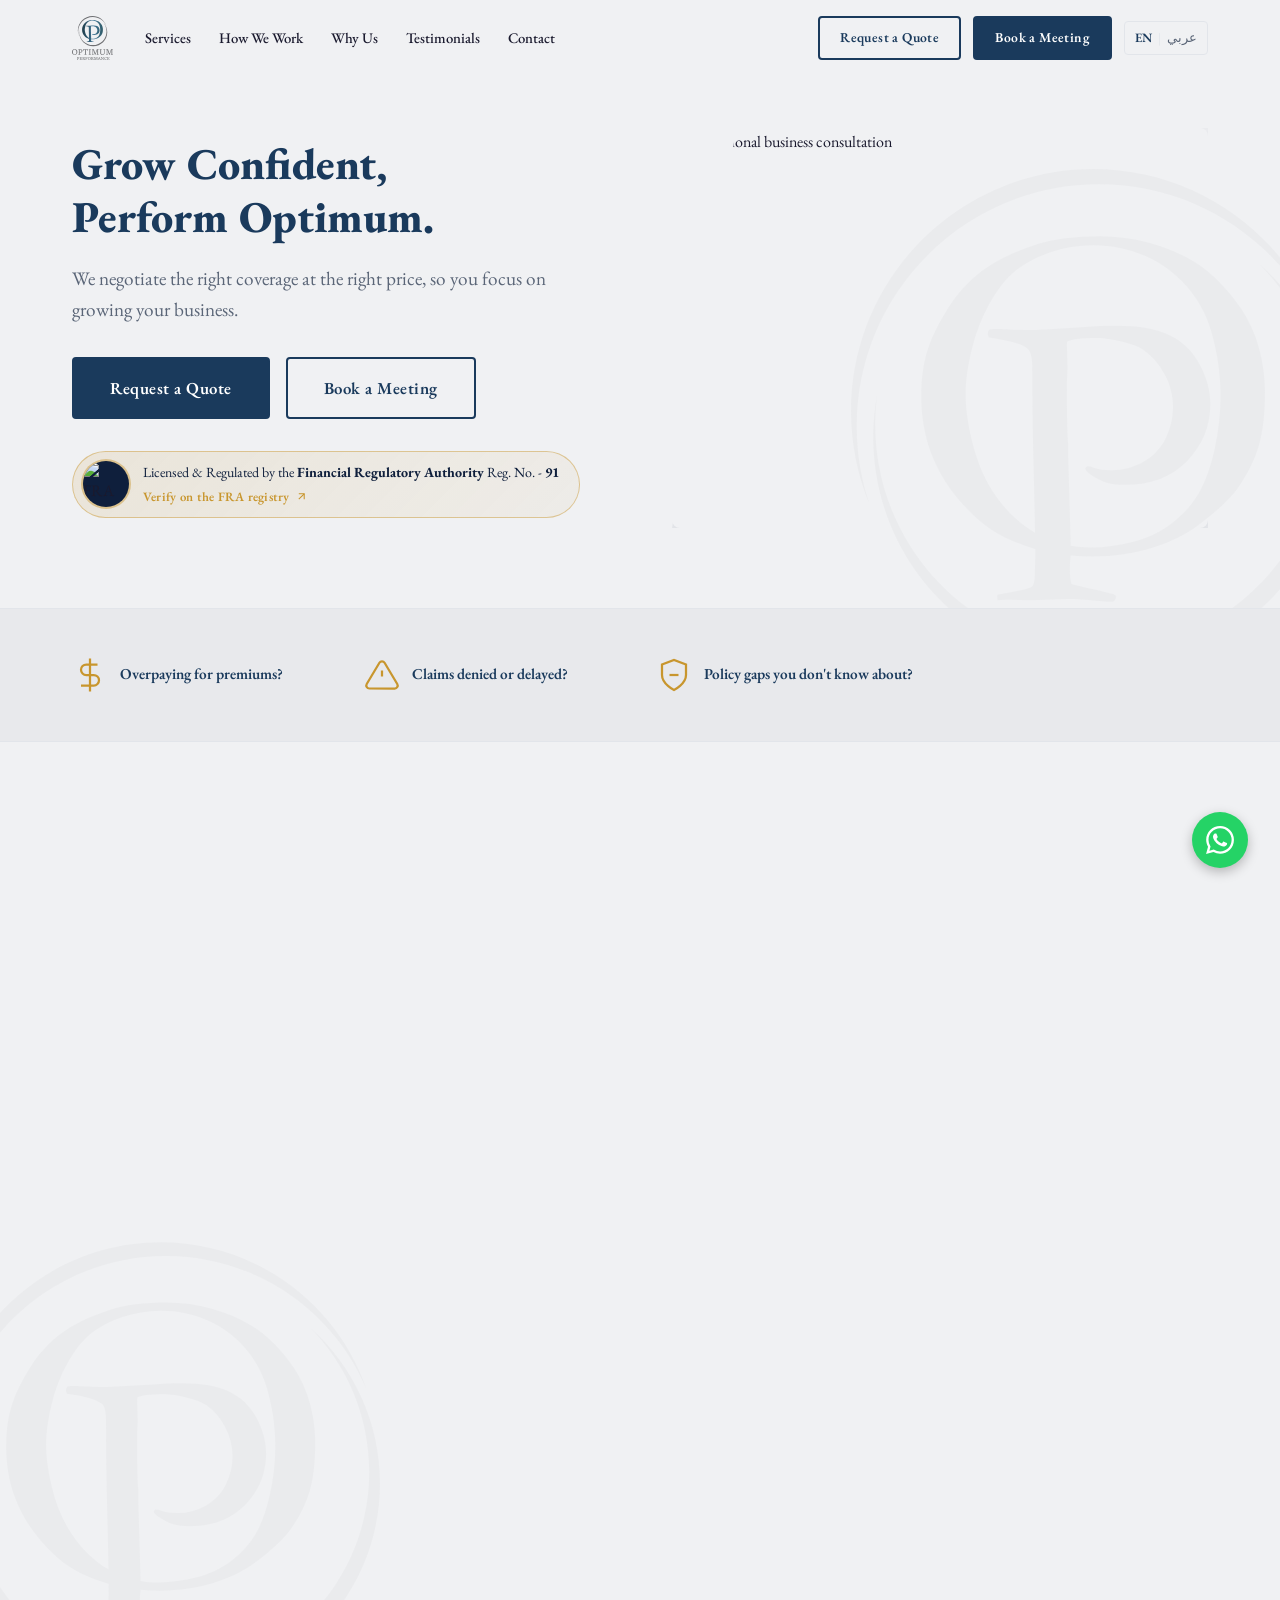
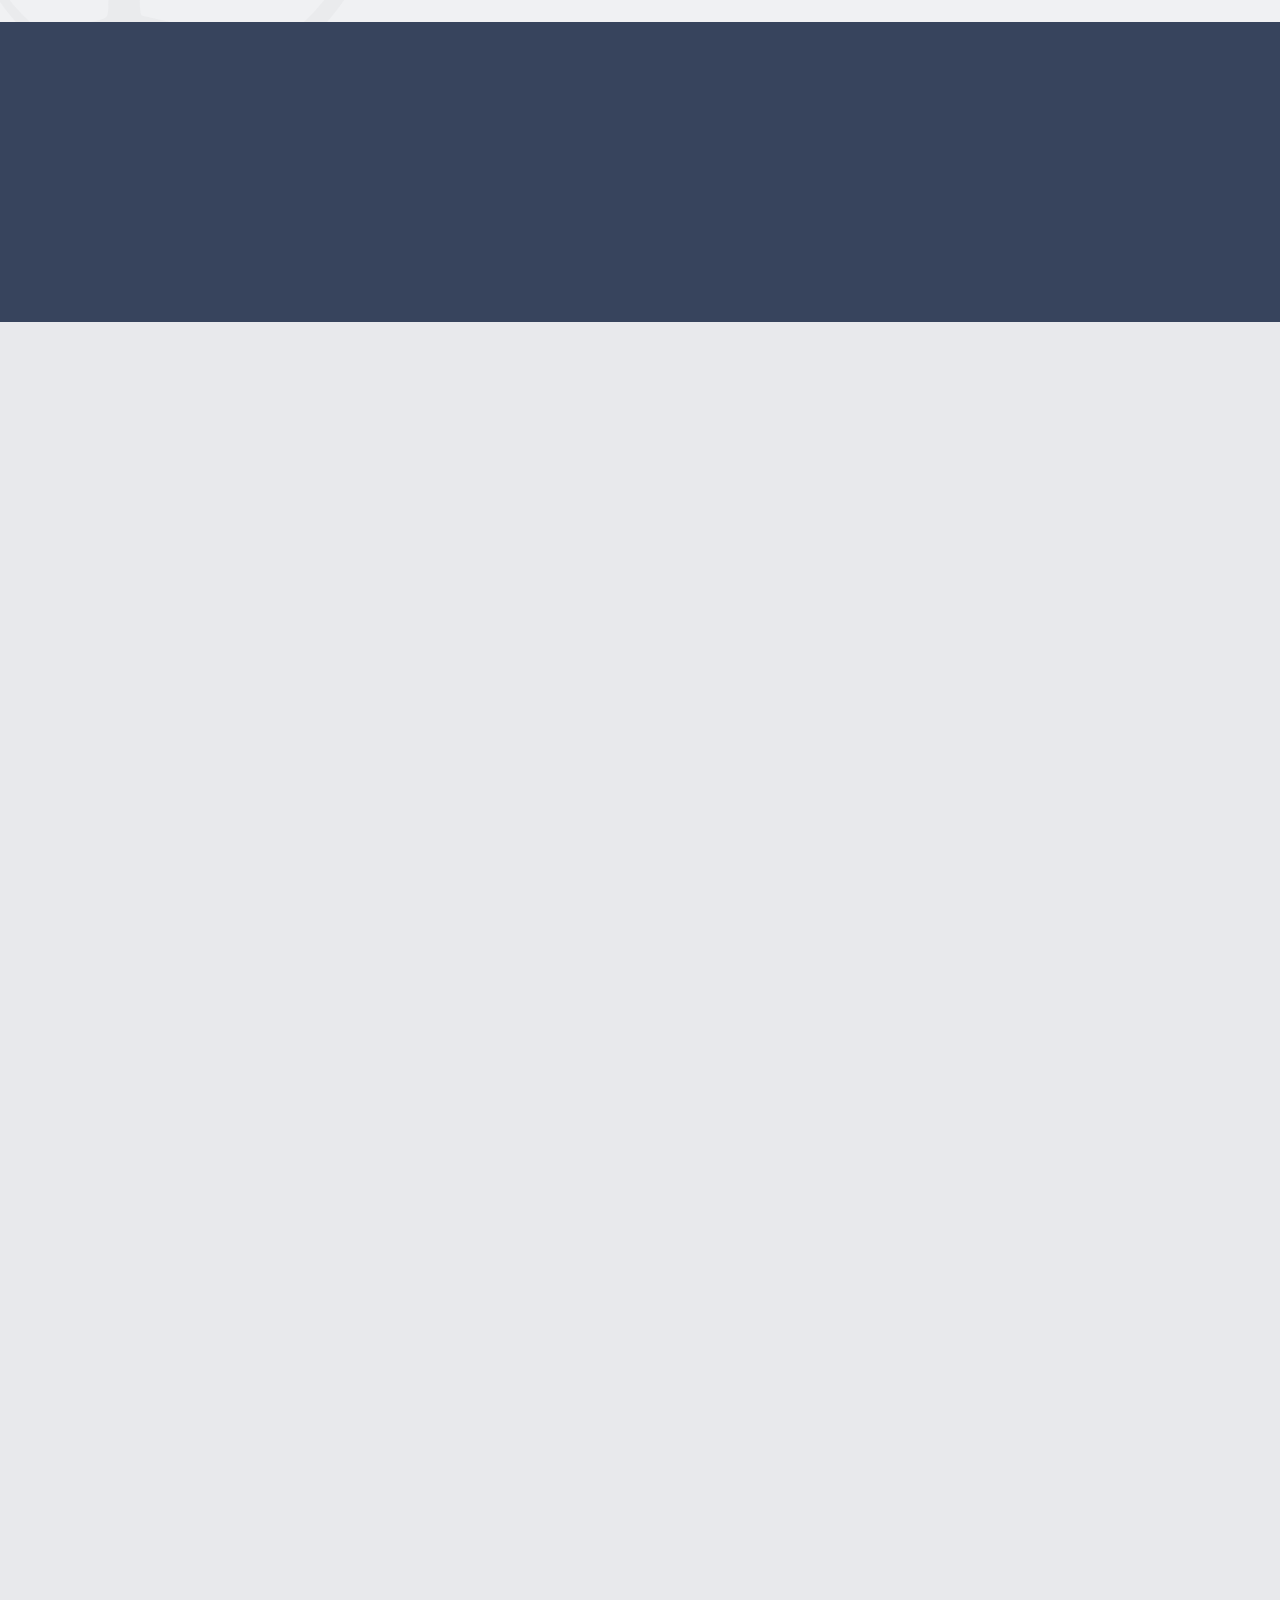
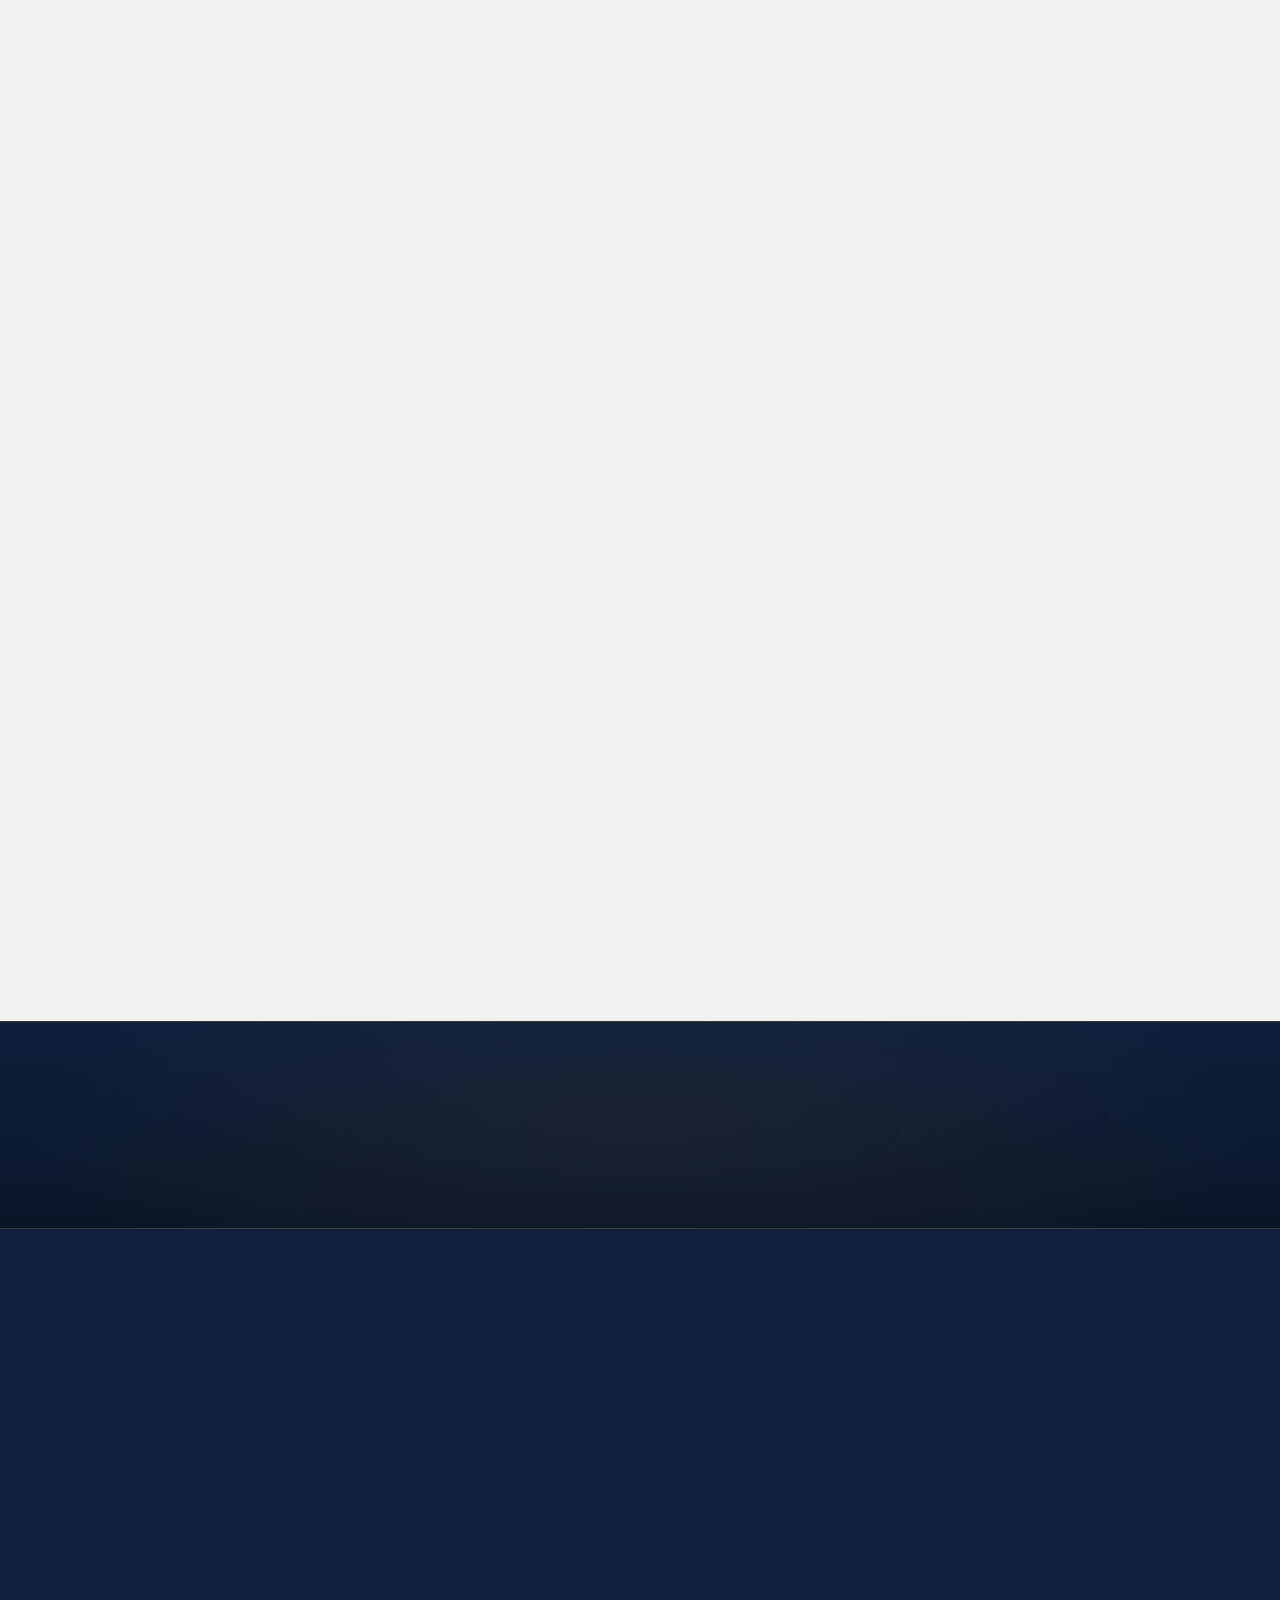
==== commit 4cc91782: "Update FRA links" ====
--- a/en/index.html
+++ b/en/index.html
@@ -266,7 +266,7 @@
                         <a href="#meeting" class="btn btn-outline btn-lg">Book a Meeting</a>
                     </div>
                     <div class="hero-trust">
-                        <a href="https://fra.gov.eg/en/company_records/%d8%b4%d8%b1%d9%83%d8%a9-%d8%a3%d9%88%d8%a8%d8%aa%d9%8a%d9%85%d9%85-%d8%a8%d9%8a%d8%b1%d9%81%d9%88%d8%b1%d9%85%d8%a7%d9%86%d8%b3-%d9%84%d9%88%d8%b3%d8%a7%d8%b7%d8%a9-%d8%a7%d9%84%d8%aa%d8%a3%d9%85/" target="_blank" rel="noopener noreferrer" class="hero-fra-link">
+                        <a href="https://fra.gov.eg/en/company_records/company-record-1259n-2/" target="_blank" rel="noopener noreferrer" class="hero-fra-link">
                             <img src="../static/financialRegulatoryAuthority.png" alt="FRA" class="hero-fra-logo">
                             <span class="hero-fra-text">
                                 <span class="hero-fra-main">Licensed &amp; Regulated by the <strong>Financial Regulatory Authority</strong> Reg. No. - <strong>91</strong></span>
@@ -963,7 +963,7 @@
     <section class="fra-strip">
         <img src="../static/financialRegulatoryAuthority.png" class="fra-watermark" alt="" aria-hidden="true" loading="lazy">
         <div class="container">
-            <a href="https://fra.gov.eg/en/company_records/%d8%b4%d8%b1%d9%83%d8%a9-%d8%a3%d9%88%d8%a8%d8%aa%d9%8a%d9%85%d9%85-%d8%a8%d9%8a%d8%b1%d9%81%d9%88%d8%b1%d9%85%d8%a7%d9%86%d8%b3-%d9%84%d9%88%d8%b3%d8%a7%d8%b7%d8%a9-%d8%a7%d9%84%d8%aa%d8%a3%d9%85/" target="_blank" rel="noopener noreferrer" class="fra-card reveal">
+            <a href="https://fra.gov.eg/en/company_records/company-record-1259n-2/" target="_blank" rel="noopener noreferrer" class="fra-card reveal">
                 <span class="fra-regblock">
                     <span class="fra-regnum">91</span>
                     <span class="fra-reglabel">Reg. No. · October 2019</span>
--- a/styles.css
+++ b/styles.css
@@ -2082,31 +2082,60 @@
         --carousel-per-view: 1;
     }
 
-    /* Process steps stay side by side — swipeable row instead of stacking */
+    /* Process steps: four across, fitted to the frame (no scrolling) */
     .process-grid {
-        grid-template-columns: none;
-        grid-auto-flow: column;
-        grid-auto-columns: 70%;
-        gap: 1rem;
-        overflow-x: auto;
-        scroll-snap-type: x mandatory;
-        overscroll-behavior-x: contain;
-        scrollbar-width: none;
-        padding-bottom: 0.5rem;
-    }
-
-    .process-grid::-webkit-scrollbar {
-        display: none;
+        grid-template-columns: repeat(4, minmax(0, 1fr));
+        gap: 0.5rem;
     }
 
     .process-step {
-        scroll-snap-align: start;
-        padding: 1.25rem 1rem;
-    }
-
+        padding: 0.75rem 0.15rem;
+        min-width: 0;
+    }
+
+    .process-number {
+        font-size: 1.6rem;
+    }
+
+    .process-icon {
+        width: 32px;
+        height: 32px;
+        margin-bottom: 0.6rem;
+    }
+
+    .process-step h4 {
+        font-size: 0.8rem;
+        line-height: 1.3;
+        overflow-wrap: anywhere;
+    }
+
+    .process-step p {
+        font-size: 0.68rem;
+        line-height: 1.5;
+        overflow-wrap: anywhere;
+    }
+
+    /* Pain points stay in one row of four, icon stacked above text */
     .pain-grid {
-        grid-template-columns: 1fr 1fr;
-        gap: 1.25rem;
+        grid-template-columns: repeat(4, 1fr);
+        gap: 0.5rem;
+    }
+
+    .pain-item,
+    .lang-ar .pain-item {
+        flex-direction: column;
+        text-align: center;
+        gap: 0.5rem;
+    }
+
+    .pain-icon {
+        width: 30px;
+        height: 30px;
+    }
+
+    .pain-item span {
+        font-size: 0.75rem;
+        line-height: 1.4;
     }
 
     .form-grid {
@@ -2117,8 +2146,14 @@
         grid-template-columns: 1fr;
     }
 
+    /* Footer: brand on top, quick links + contact side by side */
     .footer-grid {
-        grid-template-columns: 1fr;
+        grid-template-columns: 1fr 1.4fr;
+        gap: 2rem 1.25rem;
+    }
+
+    .footer-brand {
+        grid-column: 1 / -1;
     }
 
     /* Stats stay in one row of four */
@@ -2192,14 +2227,6 @@
     .segment-tab {
         padding: 0.6rem 1.5rem;
         font-size: 0.95rem;
-    }
-
-    .pain-grid {
-        grid-template-columns: 1fr;
-    }
-
-    .process-grid {
-        grid-auto-columns: 80%;
     }
 
     .logo-cell {
@@ -2471,9 +2498,36 @@
     direction: rtl;
 }
 
-/* Pain strip RTL */
+/* Pain strip RTL — direction: rtl already puts the icon on the right;
+   row-reverse would flip it back to the left */
 .lang-ar .pain-item {
-    flex-direction: row-reverse;
+    flex-direction: row;
+}
+
+/* Arabic: tracking breaks letter joining, and synthetic italic looks broken */
+.lang-ar .stat-label,
+.lang-ar .cinematic-text,
+.lang-ar .btn,
+.lang-ar .fra-reglabel,
+.lang-ar .fra-label,
+.lang-ar .fra-authority {
+    letter-spacing: 0;
+}
+
+.lang-ar .cinematic-text {
+    font-style: normal;
+}
+
+/* Keep the "+" before the number (bidi otherwise moves it after) */
+.lang-ar .cinematic-stat {
+    direction: ltr;
+    unicode-bidi: isolate;
+}
+
+/* Stat dividers sit on the trailing edge, which is the left in RTL */
+.lang-ar .stat-item::after {
+    right: auto;
+    left: 0;
 }
 
 /* Testimonials RTL */
@@ -2501,7 +2555,7 @@
 }
 
 .lang-ar .footer-contact li {
-    flex-direction: row-reverse;
+    flex-direction: row;
 }
 
 /* FRA Strip RTL — dir="rtl" already flows the row right-to-left */
@@ -2531,15 +2585,13 @@
 
 /* Mobile RTL overrides */
 @media (max-width: 768px) {
+    .lang-ar .pain-item {
+        flex-direction: column;
+    }
+
+    /* Drawer slides in from the right in both languages (base rules) */
     .lang-ar .nav-links {
-        right: auto;
-        left: -100%;
         flex-direction: column;
-    }
-
-    .lang-ar .nav-links.open {
-        left: 0;
-        right: auto;
     }
 
     .lang-ar .hero-ctas {
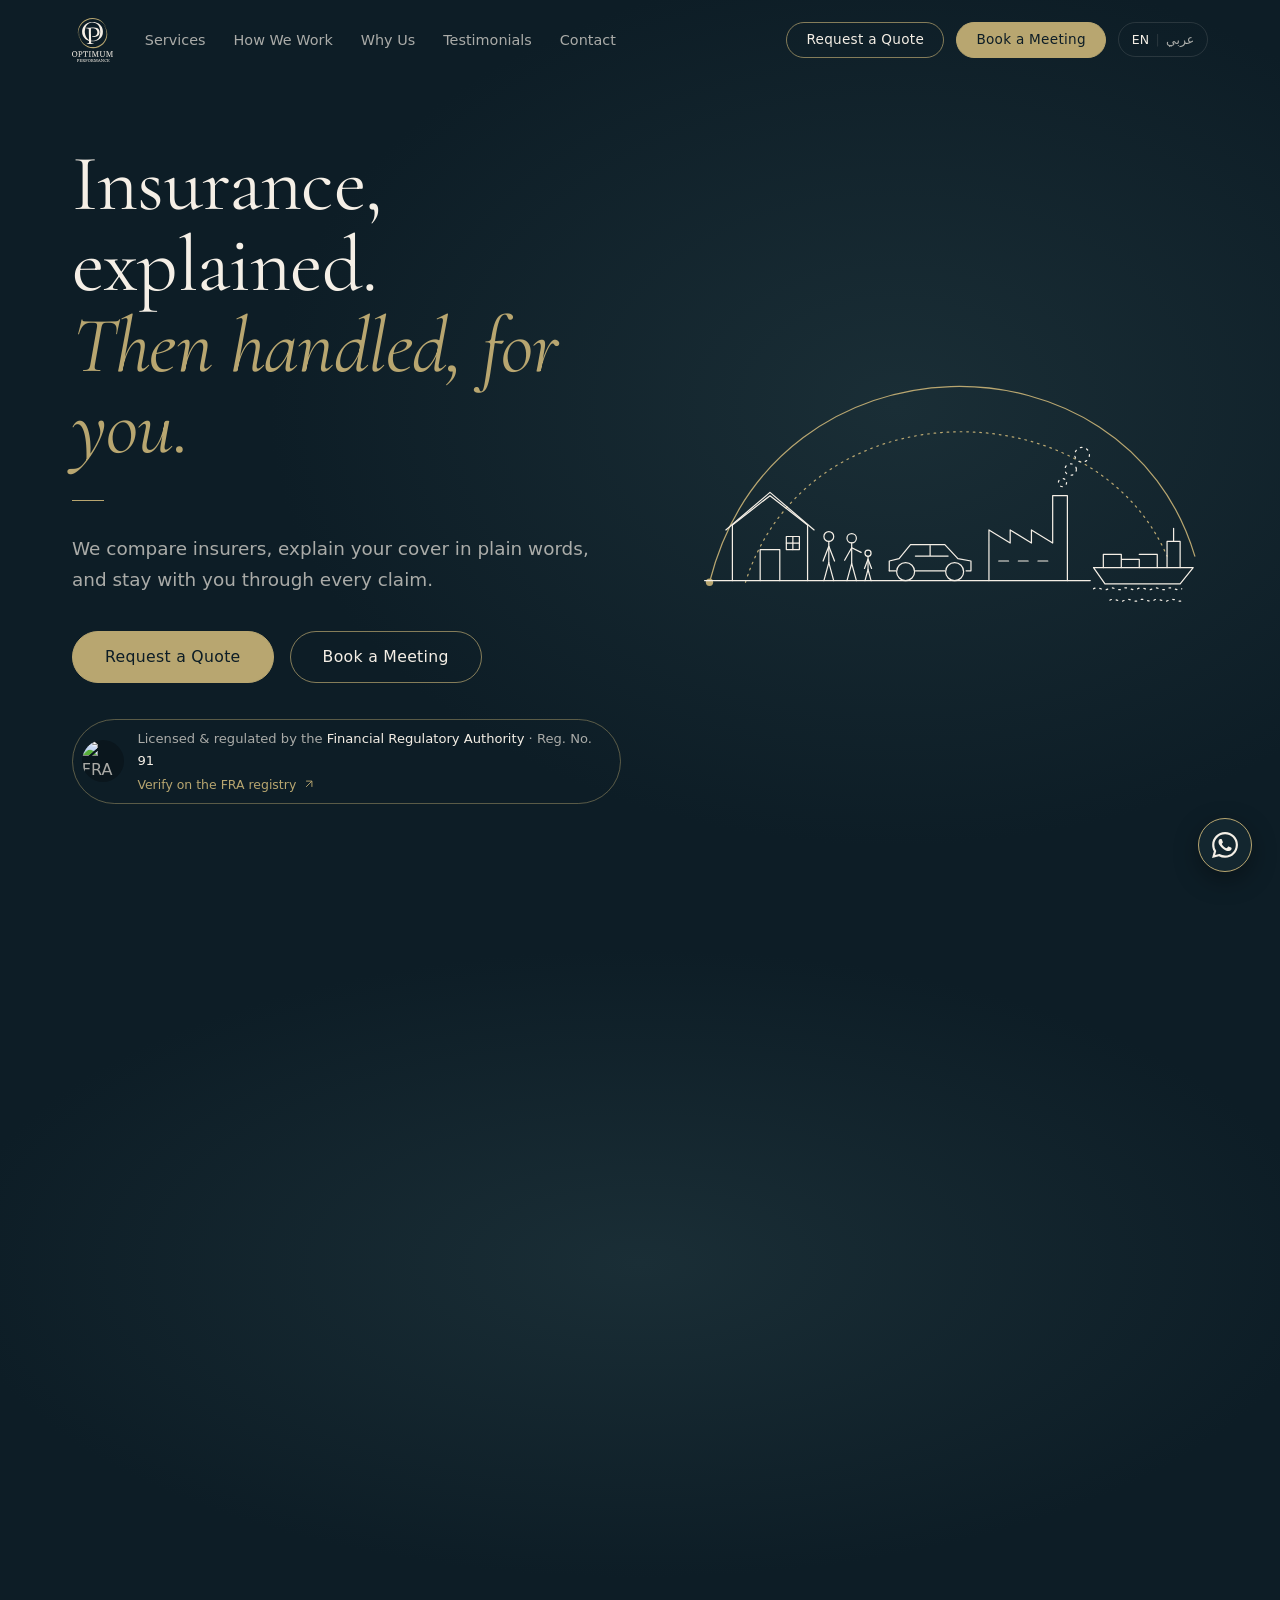
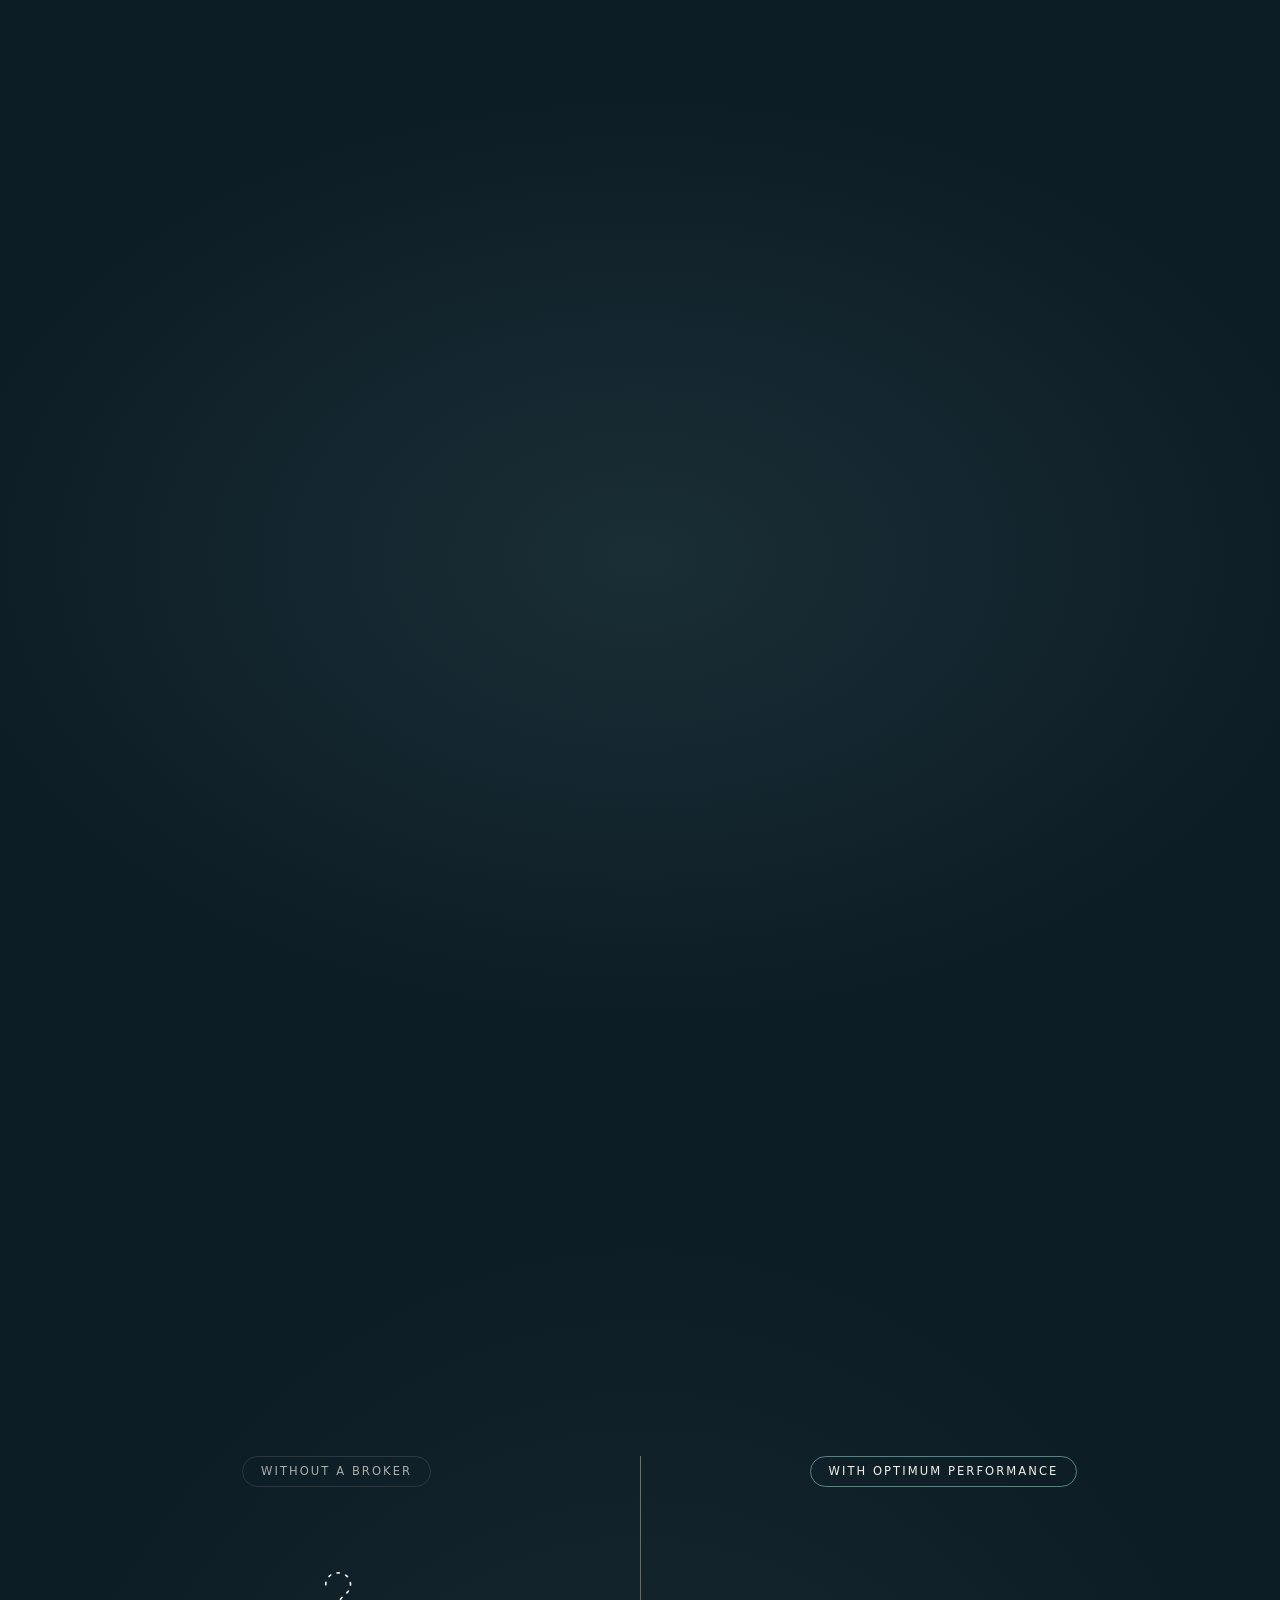
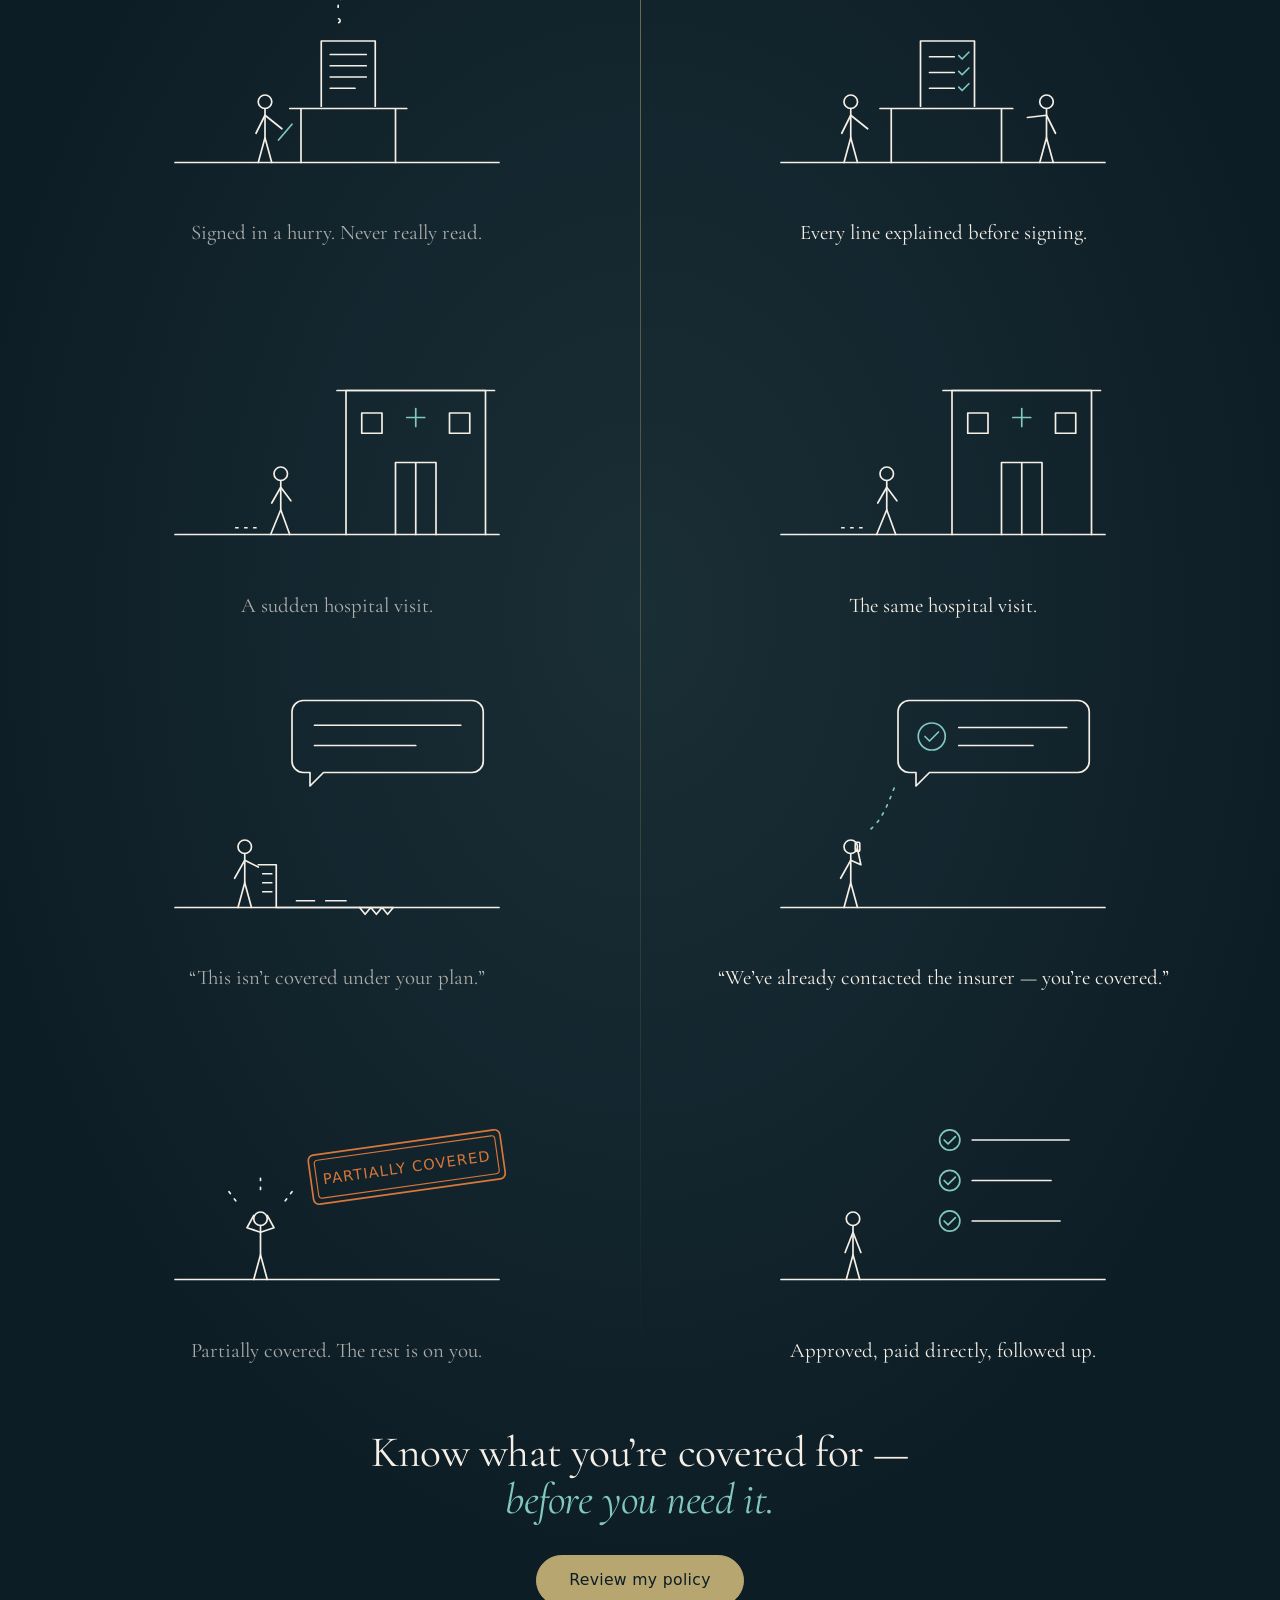
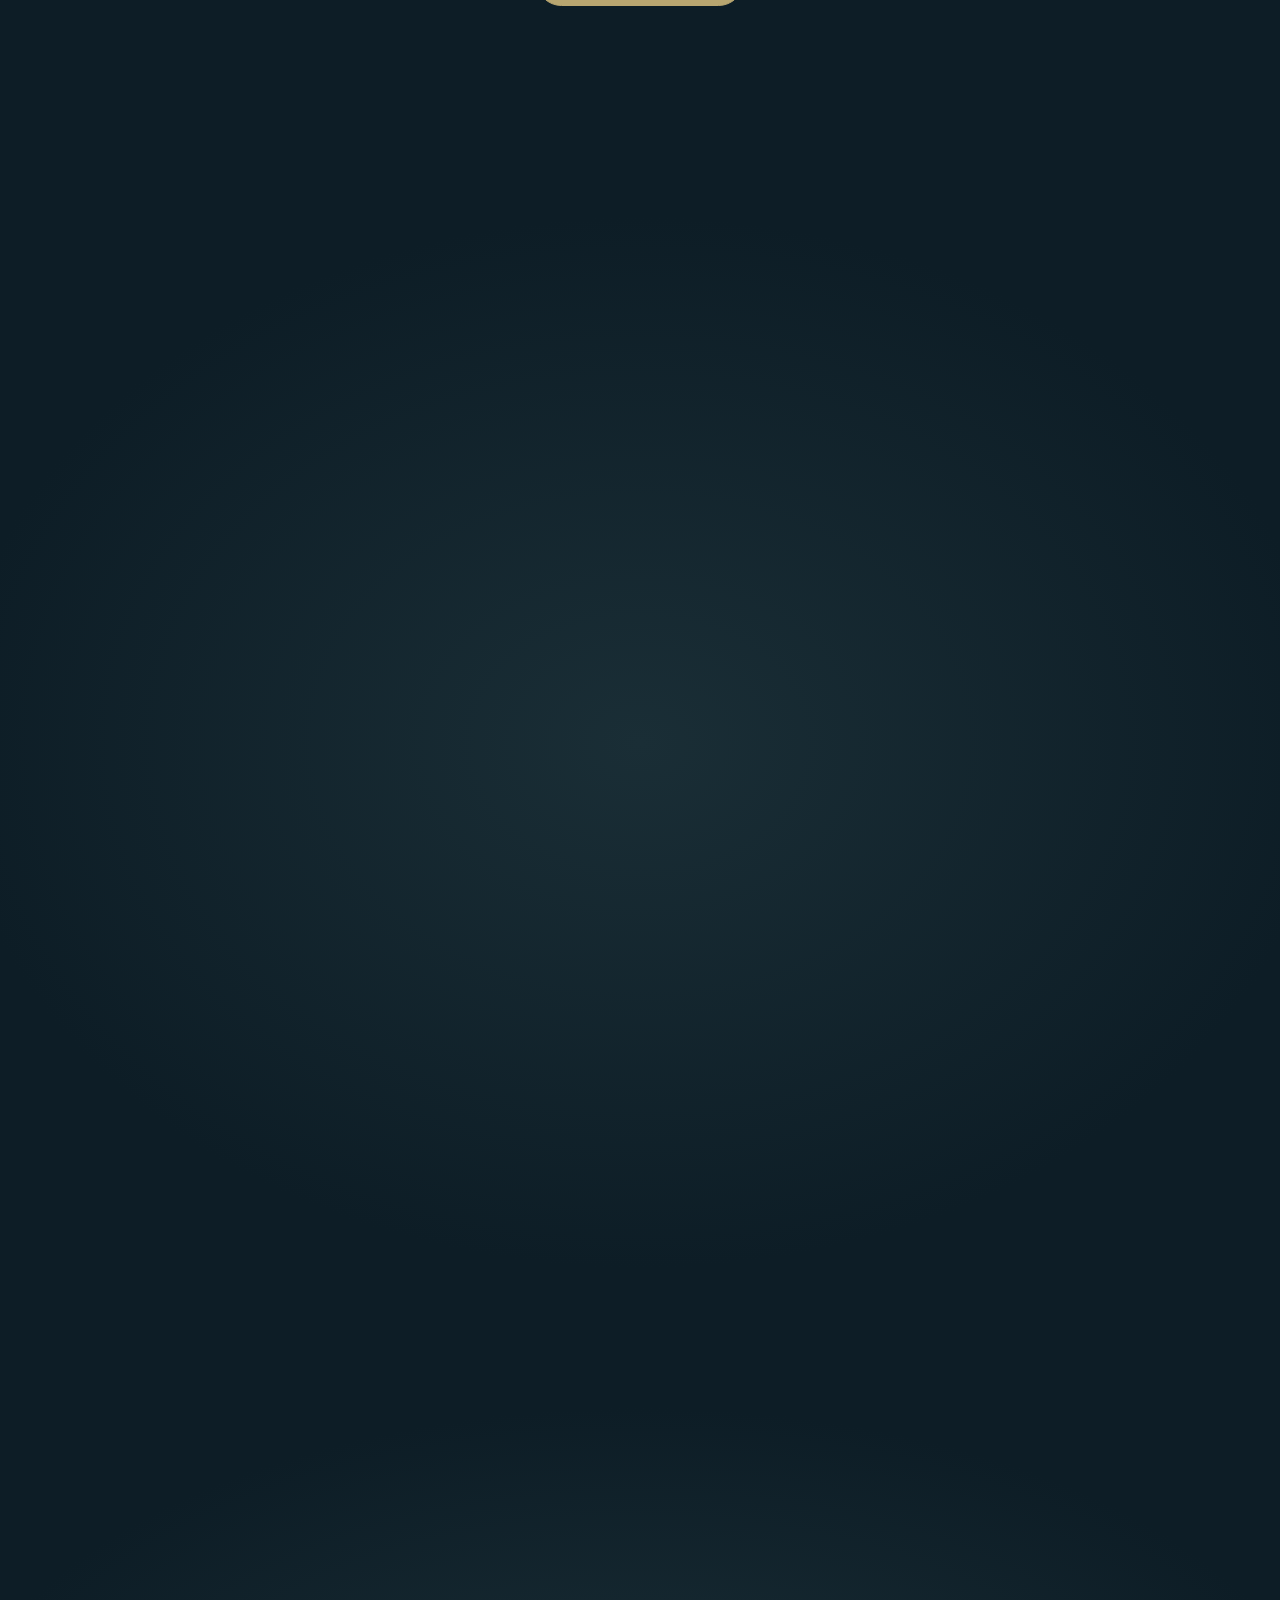
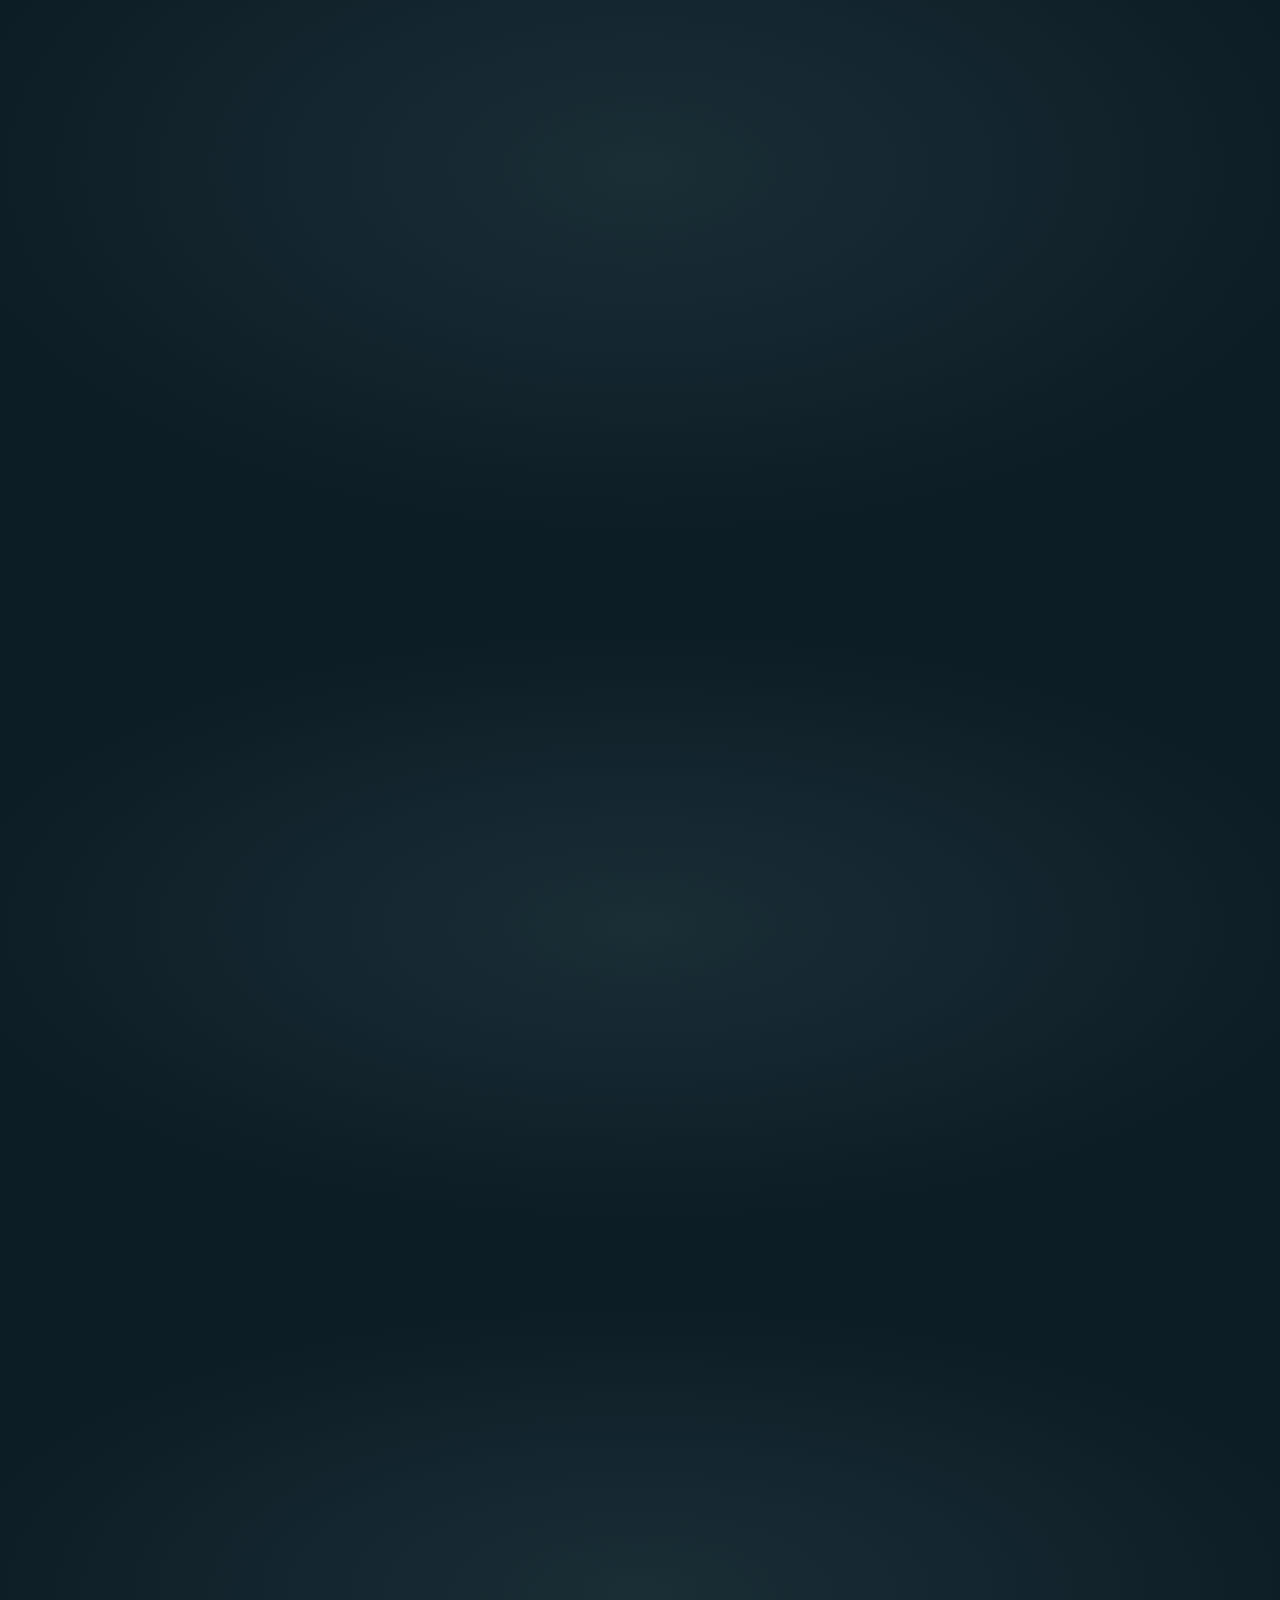
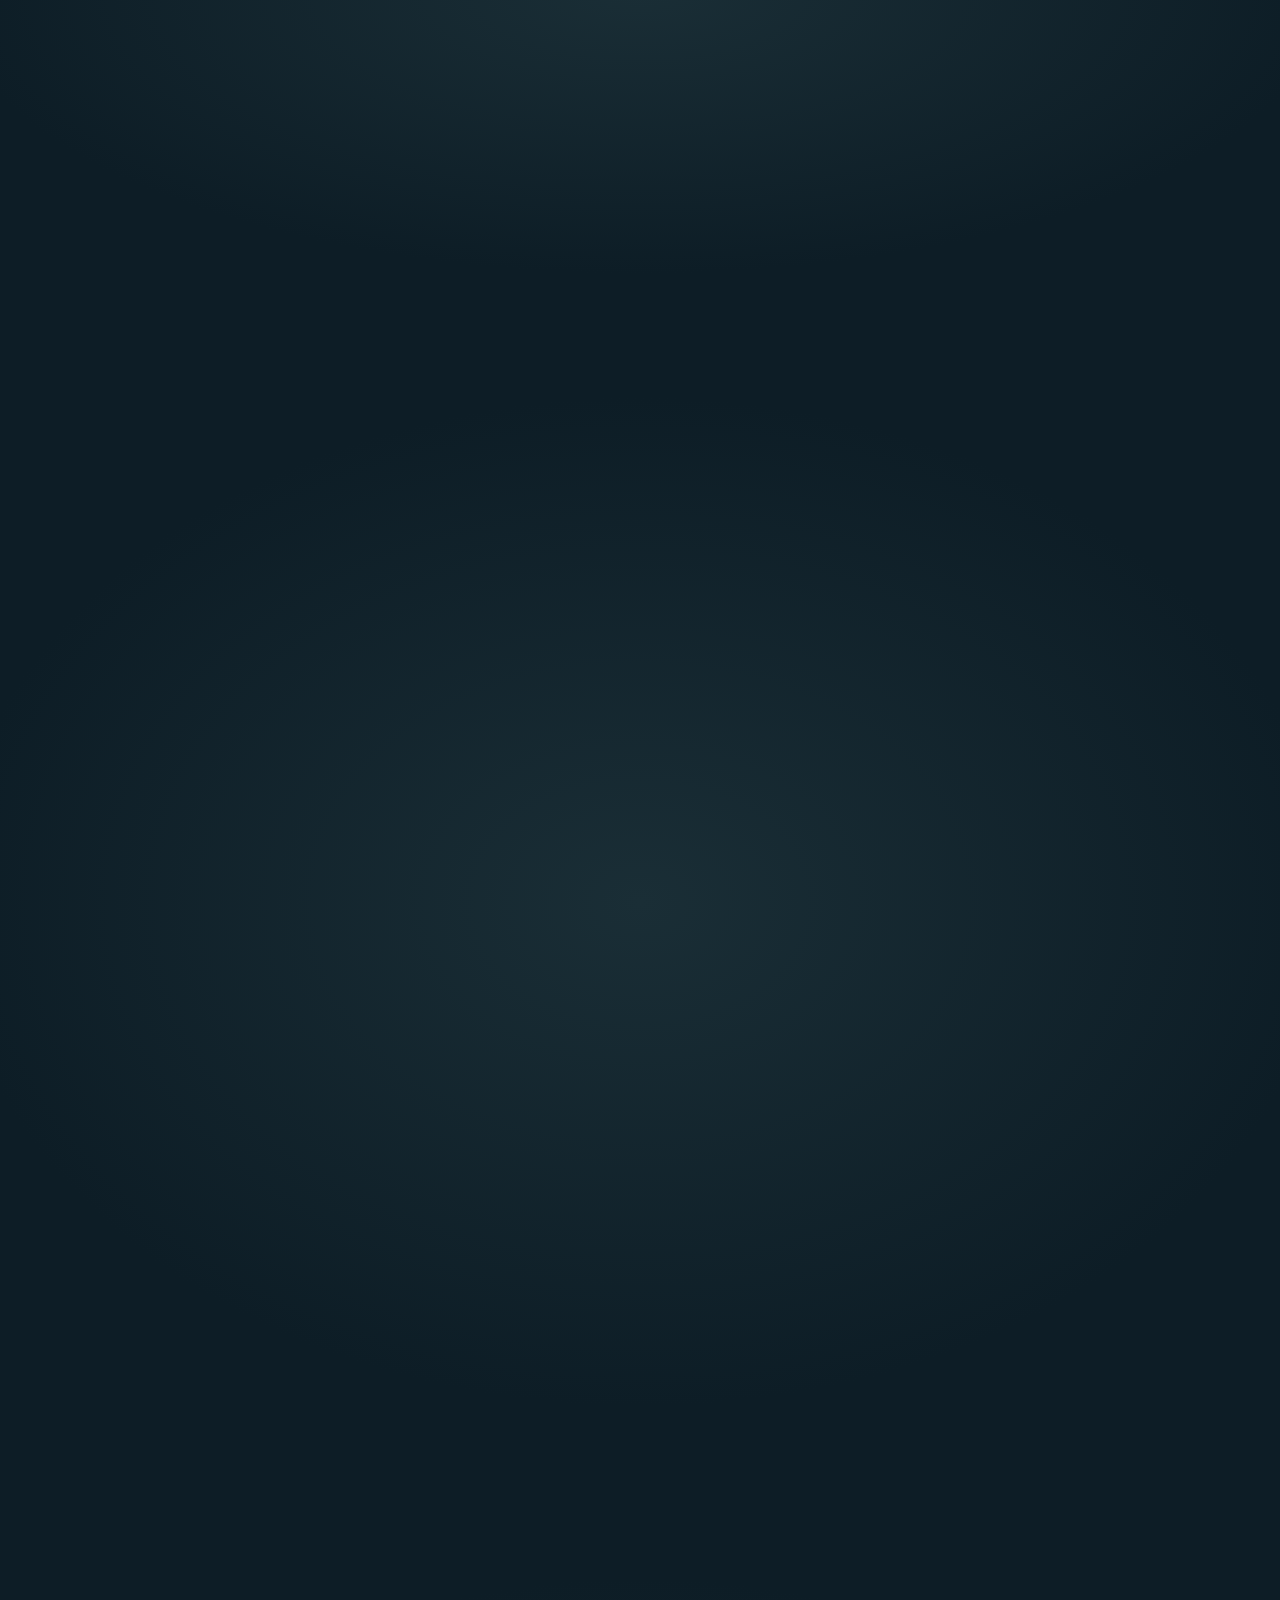
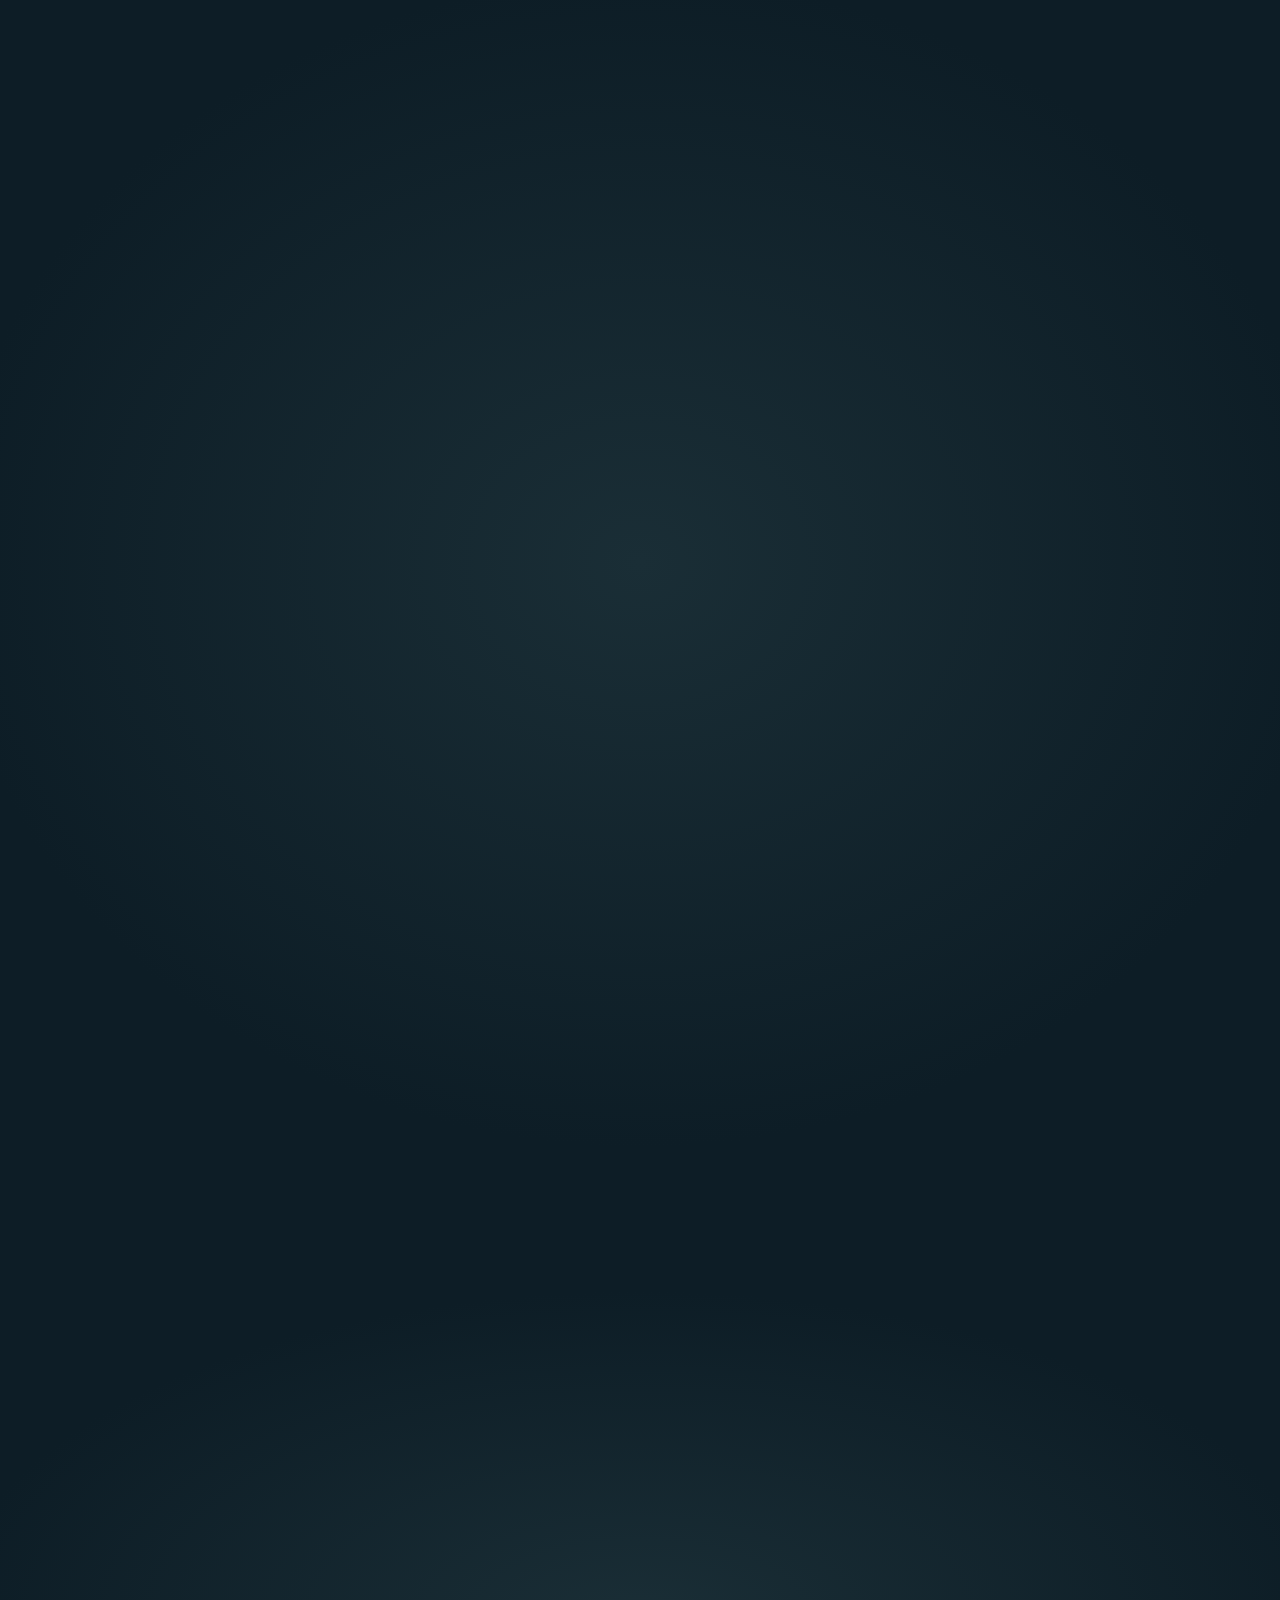
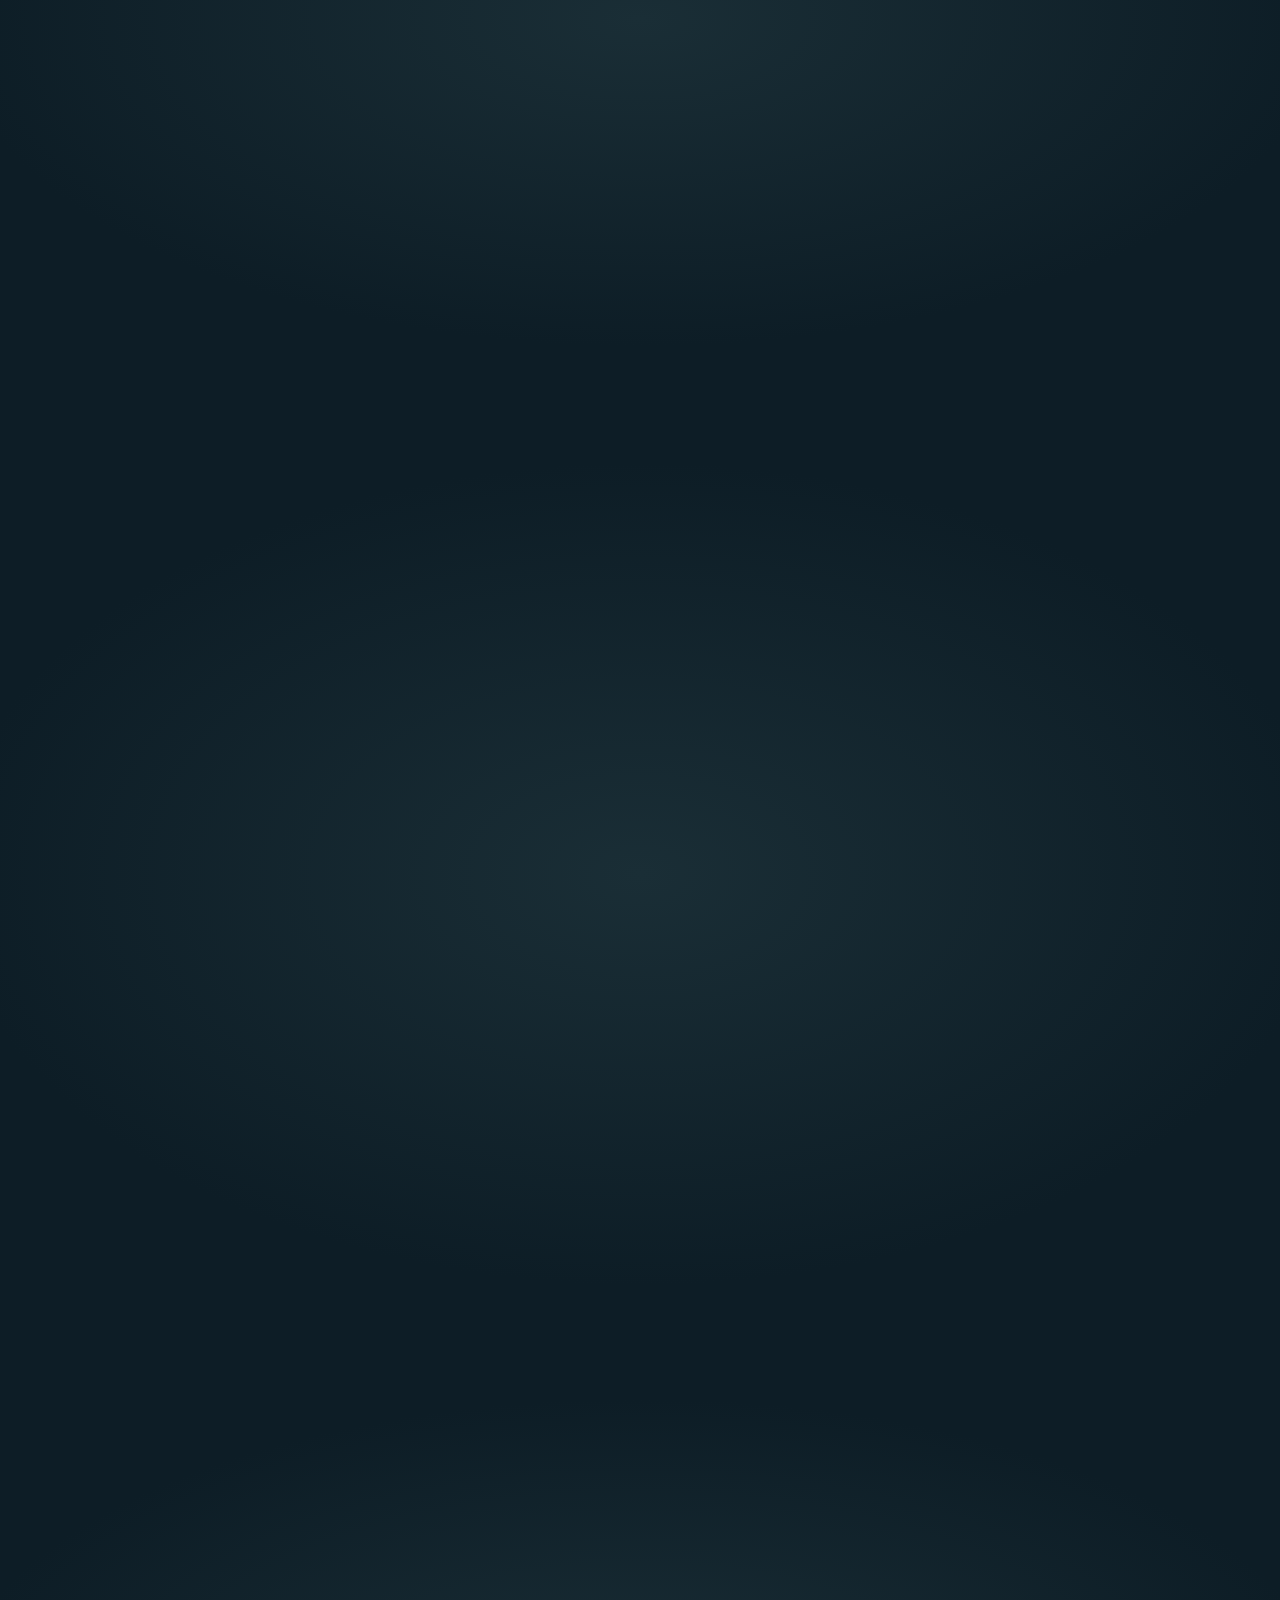
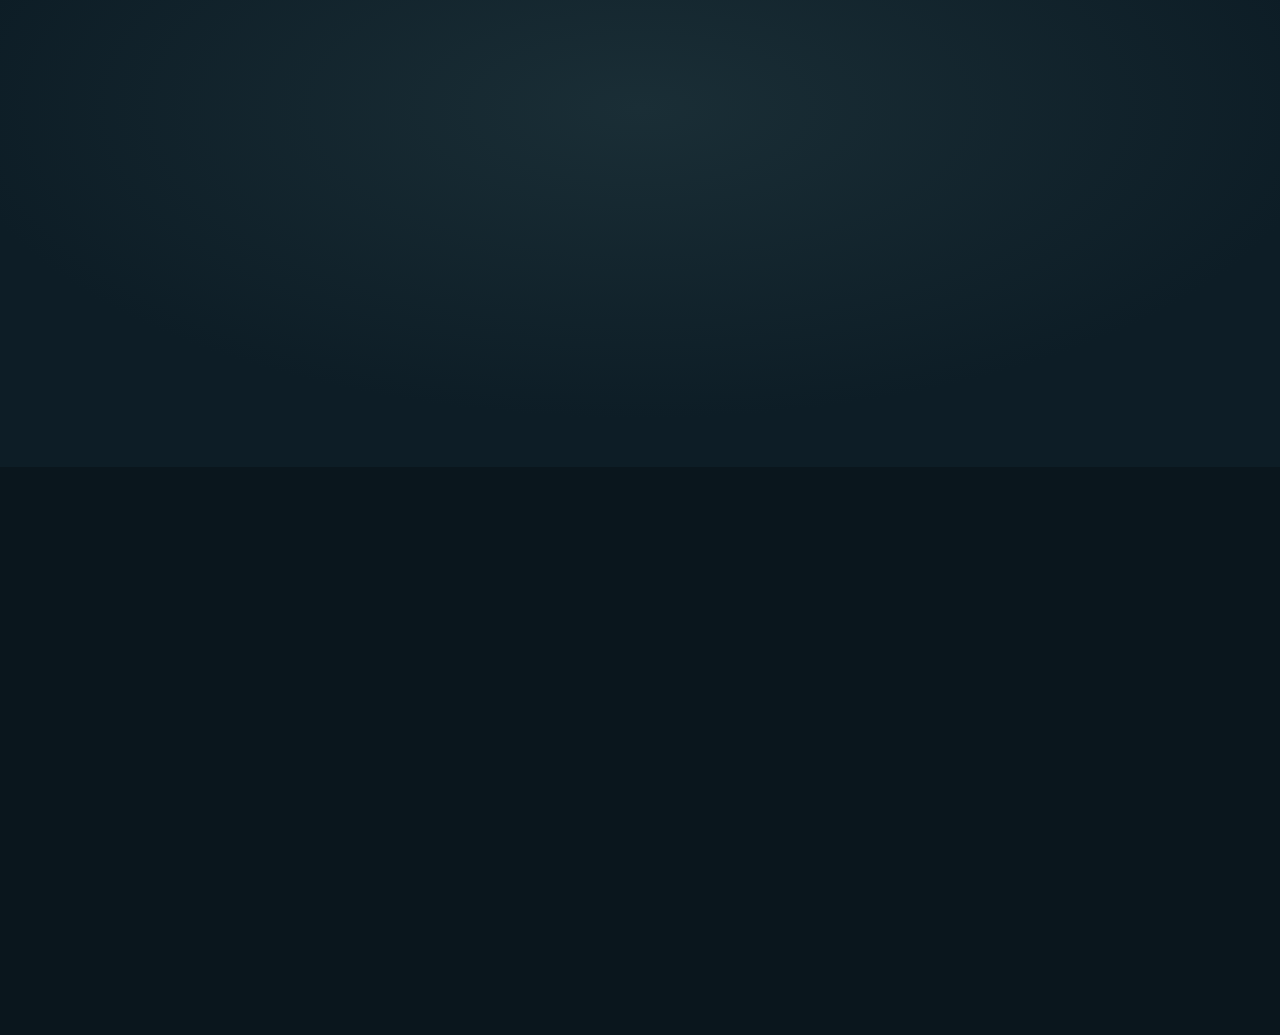
==== commit 2f091fe3: "white logo, dark blue gold website" ====
--- a/en/index.html
+++ b/en/index.html
@@ -12,12 +12,11 @@
     'https://www.googletagmanager.com/gtm.js?id='+i+dl;f.parentNode.insertBefore(j,f);
     })(window,document,'script','dataLayer','GTM-NPVGN75T');</script>
     <!-- End Google Tag Manager -->
-    <meta name="description" content="Optimum Performance is a licensed insurance brokerage in Egypt. We negotiate the right coverage at the right price, property insurance, employee benefits, marine & cargo, risk management, and claims advocacy.">
-    <meta name="theme-color" content="#0f1f3c">
+    <meta name="description" content="Optimum Performance is a licensed insurance broker in Egypt (FRA Reg. No. 91). We compare insurers, explain your cover in plain words, and stay with you through every claim.">
+    <meta name="theme-color" content="#0d1d26">
     <link rel="icon" href="../static/OP_original.png" type="image/png">
-    <title>Optimum Performance - Grow Confident, Perform Optimum</title>
-    <link rel="preload" href="../fonts/EBGaramond-latin.woff2" as="font" type="font/woff2" crossorigin>
-    <link rel="preload" href="../static/father_son_green_field.jpeg" as="image" fetchpriority="high">
+    <title>Optimum Performance — Insurance, explained. Then handled, for you.</title>
+    <link rel="preload" href="../fonts/CormorantGaramond-latin.woff2" as="font" type="font/woff2" crossorigin>
     <link rel="stylesheet" href="../styles.css">
     <script>
     (function () {
@@ -58,13 +57,13 @@
        gradientTransform="matrix(79.626793,0,0,-79.626793,257.8244,1651.054)"
        spreadMethod="pad"
        id="intro-linearGradient1457">
-      <stop stop-color="#1f3d4a" offset="0"
+      <stop stop-color="#f5efe6" offset="0"
          id="intro-stop1454" />
-      <stop stop-color="#3e7596" offset="0.55270582"
+      <stop stop-color="#f5efe6" offset="0.55270582"
          id="intro-stop1455" />
-      <stop stop-color="#3e7596" offset="0.557542"
+      <stop stop-color="#f5efe6" offset="0.557542"
          id="intro-stop1456" />
-      <stop stop-color="#315c69" offset="1"
+      <stop stop-color="#f5efe6" offset="1"
          id="intro-stop1457" />
     </linearGradient>
   </defs>
@@ -80,13 +79,13 @@
     <path pathLength="1"
        id="intro-path1458"
        d="m 0,0 c 0,30.968 25.104,56.072 56.072,56.072 23.274,0 43.234,-14.181 51.716,-34.374 -7.549,22.05 -28.439,37.909 -53.047,37.909 -30.968,0 -56.073,-25.104 -56.073,-56.072 0,-7.693 1.553,-15.024 4.357,-21.699 C 1.074,-12.465 0,-6.36 0,0"
-       fill="#6e6f72" fill-rule="nonzero"
+       fill="#b8a670" fill-rule="nonzero"
        transform="matrix(1.3333333,0,0,-1.3333333,323.86307,692.0072)"
        clip-path="url(#intro-clipPath1459)" />
     <path pathLength="1"
        id="intro-path1460"
        d="m 0,0 c 9.43,-9.515 15.262,-22.661 15.262,-37.183 0,-29.037 -23.32,-52.576 -52.086,-52.576 -28.767,0 -52.087,23.539 -52.087,52.576 0,2.408 0.175,4.774 0.485,7.096 -0.617,-3.259 -0.954,-6.618 -0.954,-10.058 0,-29.664 24.048,-53.711 53.712,-53.711 29.664,0 53.711,24.047 53.711,53.711 C 18.043,-24.173 11.065,-9.838 0,0"
-       fill="#6e6f72" fill-rule="nonzero"
+       fill="#b8a670" fill-rule="nonzero"
        transform="matrix(1.3333333,0,0,-1.3333333,448.11627,641.78387)"
        clip-path="url(#intro-clipPath1461)" />
   </g>
@@ -97,109 +96,109 @@
       <path pathLength="1"
          id="intro-path1509"
          d="m 0,0 c 1.444,0 2.651,0.373 3.624,1.12 0.972,0.746 1.701,1.785 2.187,3.115 0.486,1.331 0.73,2.865 0.73,4.604 0,2.003 -0.258,3.736 -0.774,5.2 -0.516,1.463 -1.296,2.592 -2.342,3.388 -1.046,0.795 -2.369,1.193 -3.97,1.193 -1.532,0 -2.777,-0.398 -3.734,-1.193 -0.958,-0.796 -1.66,-1.856 -2.107,-3.182 -0.447,-1.326 -0.67,-2.784 -0.67,-4.375 0,-1.974 0.252,-3.7 0.758,-5.178 C -5.792,3.214 -5.016,2.063 -3.97,1.238 -2.924,0.413 -1.601,0 0,0 m -0.265,-1.738 c -2.18,0 -4.029,0.452 -5.546,1.355 -1.518,0.904 -2.672,2.183 -3.462,3.837 -0.791,1.655 -1.186,3.617 -1.186,5.886 0,2.14 0.407,4.038 1.223,5.693 0.815,1.655 1.986,2.956 3.513,3.904 1.527,0.947 3.356,1.422 5.487,1.422 2.318,0 4.228,-0.485 5.731,-1.452 C 6.997,17.94 8.114,16.626 8.846,14.967 9.577,13.307 9.943,11.431 9.943,9.34 9.943,7.945 9.747,6.587 9.354,5.267 8.961,3.945 8.355,2.757 7.535,1.702 6.715,0.646 5.659,-0.191 4.368,-0.81 3.076,-1.429 1.532,-1.738 -0.265,-1.738"
-         fill="#6e6f72" fill-rule="nonzero"
+         fill="#f5efe6" fill-rule="nonzero"
          transform="matrix(1.3333333,0,0,-1.3333333,41.688,545.10947)"
          clip-path="url(#intro-clipPath1510)" />
       <path pathLength="1"
          id="intro-path1511"
          d="M 0,0 V 1.105 L 2.269,1.827 C 2.426,1.875 2.558,1.957 2.667,2.07 2.774,2.183 2.828,2.347 2.828,2.563 V 18.59 c 0,0.207 -0.051,0.364 -0.154,0.472 -0.103,0.108 -0.239,0.187 -0.405,0.236 L 0,20.049 v 1.075 h 8.515 c 1.453,0 2.769,-0.196 3.948,-0.589 1.178,-0.393 2.118,-1.009 2.82,-1.849 0.702,-0.84 1.054,-1.937 1.054,-3.292 0,-1.424 -0.307,-2.657 -0.921,-3.697 C 14.802,10.655 13.96,9.855 12.89,9.295 11.819,8.735 10.592,8.456 9.207,8.456 8.706,8.456 8.117,8.571 7.439,8.802 6.762,9.032 6.207,9.29 5.775,9.575 v 1.09 c 0.324,-0.098 0.78,-0.171 1.37,-0.221 0.589,-0.049 1.139,-0.073 1.649,-0.073 0.933,0 1.677,0.167 2.232,0.501 0.555,0.333 0.975,0.744 1.26,1.23 0.284,0.486 0.473,0.966 0.567,1.443 0.093,0.477 0.14,0.857 0.14,1.142 0,0.825 -0.145,1.591 -0.435,2.298 -0.289,0.707 -0.803,1.279 -1.539,1.716 -0.737,0.437 -1.782,0.655 -3.138,0.655 H 5.922 V 2.563 C 5.922,2.347 5.978,2.183 6.091,2.07 6.204,1.957 6.339,1.875 6.497,1.827 L 8.898,1.105 V 0 Z"
-         fill="#6e6f72" fill-rule="nonzero"
+         fill="#f5efe6" fill-rule="nonzero"
          transform="matrix(1.3333333,0,0,-1.3333333,59.188267,546.77867)"
          clip-path="url(#intro-clipPath1512)" />
       <path pathLength="1"
          id="intro-path1513"
          d="M 0,0 V 1.105 L 2.431,1.827 C 2.607,1.875 2.747,1.957 2.85,2.07 2.954,2.183 3.005,2.347 3.005,2.563 v 16.793 h -4.861 c -0.157,0 -0.295,-0.049 -0.413,-0.147 C -2.386,19.111 -2.46,18.973 -2.49,18.797 L -3.079,15.63 h -1.723 v 5.494 H 13.906 V 15.63 h -1.724 l -0.589,3.167 c -0.039,0.196 -0.113,0.339 -0.221,0.427 -0.108,0.088 -0.241,0.132 -0.397,0.132 H 6.099 V 2.563 C 6.099,2.347 6.155,2.183 6.268,2.07 6.381,1.957 6.516,1.875 6.673,1.827 L 9.104,1.105 V 0 Z"
-         fill="#6e6f72" fill-rule="nonzero"
+         fill="#f5efe6" fill-rule="nonzero"
          transform="matrix(1.3333333,0,0,-1.3333333,90.496667,546.77867)"
          clip-path="url(#intro-clipPath1514)" />
       <path pathLength="1"
          id="intro-path1515"
          d="m 0,0 v 1.105 l 2.386,0.722 c 0.177,0.058 0.315,0.142 0.413,0.25 0.098,0.108 0.147,0.27 0.147,0.486 V 18.59 c 0,0.207 -0.054,0.364 -0.162,0.472 -0.108,0.108 -0.24,0.187 -0.398,0.236 L 0,20.049 v 1.075 H 8.986 V 20.049 L 6.614,19.298 C 6.457,19.249 6.322,19.167 6.209,19.054 6.096,18.942 6.04,18.787 6.04,18.59 V 2.563 C 6.04,2.347 6.096,2.183 6.209,2.07 6.322,1.957 6.457,1.875 6.614,1.827 L 8.986,1.105 V 0 Z"
-         fill="#6e6f72" fill-rule="nonzero"
+         fill="#f5efe6" fill-rule="nonzero"
          transform="matrix(1.3333333,0,0,-1.3333333,112.57333,546.77867)"
          clip-path="url(#intro-clipPath1516)" />
       <path pathLength="1"
          id="intro-path1517"
          d="M 0,0 V 1.105 L 2.269,1.93 C 2.426,1.979 2.558,2.06 2.667,2.173 2.774,2.286 2.828,2.445 2.828,2.651 V 18.59 c 0,0.207 -0.051,0.364 -0.154,0.472 -0.103,0.108 -0.239,0.187 -0.405,0.236 L 0,20.049 v 1.075 h 7.587 l 4.934,-13.95 0.737,-2.563 h 0.236 l 5.701,16.513 h 7.483 V 20.049 L 24.439,19.298 C 24.282,19.249 24.144,19.167 24.026,19.054 23.908,18.942 23.85,18.787 23.85,18.59 V 2.563 c 0,-0.216 0.053,-0.378 0.162,-0.486 0.107,-0.108 0.25,-0.192 0.427,-0.25 L 26.678,1.105 V 0 h -8.721 v 1.105 l 2.239,0.722 c 0.167,0.048 0.307,0.13 0.42,0.243 0.113,0.113 0.17,0.277 0.17,0.493 v 16.956 h -0.28 L 19.813,17.338 14.79,3.27 13.391,0 H 11.888 L 5.745,17.324 5.068,19.519 H 4.832 V 2.651 C 4.832,2.435 4.886,2.276 4.994,2.173 5.102,2.07 5.234,1.989 5.392,1.93 L 7.616,1.105 V 0 Z"
-         fill="#6e6f72" fill-rule="nonzero"
+         fill="#f5efe6" fill-rule="nonzero"
          transform="matrix(1.3333333,0,0,-1.3333333,128.91493,546.77867)"
          clip-path="url(#intro-clipPath1518)" />
       <path pathLength="1"
          id="intro-path1519"
          d="m 0,0 c -1.797,0 -3.297,0.297 -4.5,0.891 -1.203,0.594 -2.109,1.365 -2.718,2.313 -0.609,0.948 -0.914,1.952 -0.914,3.012 v 12.875 c 0,0.207 -0.054,0.361 -0.162,0.464 -0.108,0.104 -0.25,0.185 -0.427,0.243 l -2.239,0.752 v 1.075 h 8.75 V 20.55 l -2.254,-0.752 c -0.157,-0.049 -0.289,-0.13 -0.397,-0.243 -0.108,-0.113 -0.162,-0.267 -0.162,-0.464 V 7.719 c 0,-0.54 0.066,-1.132 0.199,-1.775 C -4.692,5.301 -4.437,4.689 -4.058,4.11 -3.68,3.53 -3.135,3.057 -2.423,2.688 -1.711,2.32 -0.781,2.136 0.368,2.136 1.517,2.136 2.462,2.325 3.204,2.703 3.945,3.081 4.53,3.56 4.957,4.14 5.384,4.719 5.683,5.325 5.855,5.959 6.027,6.592 6.113,7.164 6.113,7.675 v 11.343 c 0,0.206 -0.054,0.358 -0.162,0.456 -0.108,0.098 -0.235,0.172 -0.383,0.221 L 3.314,20.55 v 1.075 h 7.602 V 20.55 L 8.662,19.695 C 8.505,19.637 8.372,19.558 8.264,19.459 8.156,19.361 8.102,19.214 8.102,19.018 V 6.865 C 8.102,5.627 7.834,4.572 7.299,3.698 6.764,2.823 6.079,2.116 5.244,1.576 4.409,1.036 3.525,0.638 2.593,0.383 1.66,0.128 0.795,0 0,0"
-         fill="#6e6f72" fill-rule="nonzero"
+         fill="#f5efe6" fill-rule="nonzero"
          transform="matrix(1.3333333,0,0,-1.3333333,182.88933,547.44653)"
          clip-path="url(#intro-clipPath1520)" />
       <path pathLength="1"
          id="intro-path1521"
          d="M 0,0 V 1.105 L 2.269,1.93 C 2.426,1.979 2.558,2.06 2.667,2.173 2.774,2.286 2.828,2.445 2.828,2.651 V 18.59 c 0,0.207 -0.051,0.364 -0.154,0.472 -0.103,0.108 -0.239,0.187 -0.405,0.236 L 0,20.049 v 1.075 h 7.587 l 4.934,-13.95 0.737,-2.563 h 0.236 l 5.701,16.513 h 7.483 V 20.049 L 24.439,19.298 C 24.282,19.249 24.144,19.167 24.026,19.054 23.908,18.942 23.85,18.787 23.85,18.59 V 2.563 c 0,-0.216 0.053,-0.378 0.162,-0.486 0.107,-0.108 0.25,-0.192 0.427,-0.25 L 26.678,1.105 V 0 h -8.721 v 1.105 l 2.239,0.722 c 0.167,0.048 0.307,0.13 0.42,0.243 0.113,0.113 0.17,0.277 0.17,0.493 v 16.956 h -0.28 L 19.813,17.338 14.79,3.27 13.391,0 H 11.888 L 5.745,17.324 5.068,19.519 H 4.832 V 2.651 C 4.832,2.435 4.886,2.276 4.994,2.173 5.102,2.07 5.234,1.989 5.392,1.93 L 7.616,1.105 V 0 Z"
-         fill="#6e6f72" fill-rule="nonzero"
+         fill="#f5efe6" fill-rule="nonzero"
          transform="matrix(1.3333333,0,0,-1.3333333,201.25387,546.77867)"
          clip-path="url(#intro-clipPath1522)" />
       <path pathLength="1"
          id="intro-path1523"
          d="m 0,0 v 0.568 l 1.166,0.371 c 0.081,0.025 0.149,0.067 0.205,0.125 0.055,0.058 0.083,0.143 0.083,0.254 v 8.24 C 1.454,9.664 1.428,9.745 1.375,9.801 1.322,9.856 1.252,9.897 1.166,9.922 L 0,10.308 v 0.553 h 4.378 c 0.747,0 1.424,-0.101 2.03,-0.303 0.606,-0.202 1.089,-0.519 1.45,-0.95 C 8.219,9.176 8.4,8.612 8.4,7.915 8.4,7.183 8.242,6.549 7.926,6.014 7.611,5.479 7.178,5.067 6.627,4.779 6.077,4.491 5.446,4.348 4.734,4.348 4.476,4.348 4.173,4.407 3.825,4.526 3.477,4.644 3.191,4.776 2.969,4.923 V 5.484 C 3.136,5.433 3.37,5.395 3.673,5.37 3.976,5.345 4.259,5.332 4.522,5.332 5.001,5.332 5.384,5.418 5.669,5.59 5.954,5.761 6.17,5.972 6.317,6.222 6.463,6.472 6.56,6.719 6.608,6.964 6.656,7.209 6.68,7.405 6.68,7.551 6.68,7.975 6.606,8.369 6.457,8.733 6.308,9.096 6.044,9.391 5.665,9.615 5.287,9.84 4.749,9.952 4.052,9.952 H 3.045 V 1.318 C 3.045,1.207 3.074,1.122 3.132,1.064 3.19,1.006 3.259,0.964 3.34,0.939 L 4.575,0.568 V 0 Z"
-         fill="#6e6f72" fill-rule="nonzero"
+         fill="#f5efe6" fill-rule="nonzero"
          transform="matrix(1.3333333,0,0,-1.3333333,53.289733,572.9716)"
          clip-path="url(#intro-clipPath1524)" />
       <path pathLength="1"
          id="intro-path1525"
          d="m 0,0 v 0.568 l 1.166,0.371 c 0.086,0.025 0.156,0.067 0.209,0.125 0.053,0.058 0.079,0.143 0.079,0.254 v 8.24 C 1.454,9.664 1.426,9.745 1.371,9.801 1.315,9.856 1.247,9.897 1.166,9.922 L 0,10.308 v 0.553 H 8.43 V 8.165 H 7.536 L 7.241,9.657 C 7.221,9.748 7.183,9.817 7.127,9.865 7.072,9.913 7.001,9.937 6.915,9.937 H 3.045 V 6.112 H 5.37 c 0.101,0 0.175,0.022 0.223,0.065 0.048,0.042 0.082,0.112 0.103,0.208 L 5.968,7.582 H 6.695 V 3.711 H 5.968 L 5.696,4.9 C 5.675,4.996 5.641,5.068 5.593,5.116 5.545,5.164 5.471,5.188 5.37,5.188 H 3.045 V 0.924 h 4.461 c 0.076,0 0.142,0.025 0.2,0.076 0.059,0.05 0.095,0.121 0.11,0.212 L 8.119,2.878 H 9.005 V 0 Z"
-         fill="#6e6f72" fill-rule="nonzero"
+         fill="#f5efe6" fill-rule="nonzero"
          transform="matrix(1.3333333,0,0,-1.3333333,66.5188,572.9716)"
          clip-path="url(#intro-clipPath1526)" />
       <path pathLength="1"
          id="intro-path1527"
          d="M 0,0 H -1.833 C -2.171,0 -2.424,0.029 -2.59,0.087 -2.757,0.145 -2.898,0.245 -3.014,0.386 -3.131,0.527 -3.279,0.724 -3.461,0.977 L -6.18,4.726 -4.643,5.203 -1.787,1.417 C -1.732,1.336 -1.642,1.239 -1.519,1.125 -1.395,1.011 -1.277,0.939 -1.166,0.909 L 0,0.568 Z m -10.566,0 v 0.568 l 1.167,0.371 c 0.086,0.025 0.155,0.067 0.208,0.125 0.053,0.058 0.08,0.143 0.08,0.254 v 8.24 c 0,0.106 -0.028,0.187 -0.084,0.243 -0.055,0.055 -0.124,0.096 -0.204,0.121 l -1.167,0.386 v 0.553 h 4.439 c 0.828,0 1.503,-0.081 2.026,-0.242 0.522,-0.162 0.926,-0.377 1.212,-0.644 0.285,-0.268 0.482,-0.563 0.59,-0.886 C -2.19,8.766 -2.136,8.44 -2.136,8.112 -2.136,7.521 -2.267,7.015 -2.53,6.593 -2.792,6.171 -3.118,5.837 -3.507,5.59 -3.896,5.342 -4.282,5.175 -4.666,5.09 l -1.227,-0.5 -1.741,0.356 0.068,0.81 c 0.045,-0.015 0.154,-0.031 0.325,-0.049 0.172,-0.018 0.355,-0.032 0.549,-0.042 0.195,-0.01 0.348,-0.015 0.459,-0.015 0.545,0 0.994,0.1 1.348,0.299 0.353,0.2 0.617,0.463 0.791,0.792 0.174,0.328 0.262,0.679 0.262,1.053 0,0.757 -0.218,1.306 -0.652,1.647 -0.434,0.341 -1.07,0.511 -1.908,0.511 H -7.521 V 1.318 c 0,-0.111 0.028,-0.196 0.083,-0.254 0.056,-0.058 0.124,-0.1 0.205,-0.125 L -6.036,0.568 V 0 Z"
-         fill="#6e6f72" fill-rule="nonzero"
+         fill="#f5efe6" fill-rule="nonzero"
          transform="matrix(1.3333333,0,0,-1.3333333,94.926133,572.9716)"
          clip-path="url(#intro-clipPath1528)" />
       <path pathLength="1"
          id="intro-path1529"
          d="m 0,0 v 0.568 l 1.166,0.371 c 0.086,0.025 0.156,0.067 0.209,0.125 0.053,0.058 0.079,0.143 0.079,0.254 v 8.24 C 1.454,9.664 1.426,9.745 1.371,9.801 1.315,9.856 1.247,9.897 1.166,9.922 L 0,10.308 v 0.553 H 8.46 V 8.165 H 7.566 L 7.271,9.657 C 7.251,9.748 7.213,9.817 7.157,9.865 7.102,9.913 7.031,9.937 6.945,9.937 h -3.9 V 5.976 H 5.476 C 5.582,5.976 5.658,6 5.703,6.048 5.749,6.096 5.781,6.163 5.802,6.249 L 6.082,7.46 H 6.794 V 3.567 H 6.082 L 5.802,4.764 C 5.781,4.855 5.749,4.926 5.703,4.976 5.658,5.027 5.582,5.052 5.476,5.052 H 3.045 V 1.318 C 3.045,1.207 3.074,1.122 3.132,1.064 3.19,1.006 3.259,0.964 3.34,0.939 L 4.575,0.568 V 0 Z"
-         fill="#6e6f72" fill-rule="nonzero"
+         fill="#f5efe6" fill-rule="nonzero"
          transform="matrix(1.3333333,0,0,-1.3333333,95.875333,572.9716)"
          clip-path="url(#intro-clipPath1530)" />
       <path pathLength="1"
          id="intro-path1531"
          d="m 0,0 c 0.742,0 1.363,0.192 1.863,0.576 0.5,0.383 0.875,0.917 1.125,1.601 0.25,0.685 0.375,1.474 0.375,2.367 0,1.031 -0.133,1.922 -0.398,2.674 C 2.7,7.97 2.299,8.551 1.761,8.96 1.223,9.369 0.543,9.573 -0.28,9.573 -1.068,9.573 -1.708,9.369 -2.2,8.96 -2.693,8.551 -3.054,8.006 -3.283,7.324 -3.513,6.642 -3.628,5.893 -3.628,5.075 c 0,-1.015 0.13,-1.903 0.39,-2.663 0.26,-0.76 0.659,-1.352 1.197,-1.776 C -1.503,0.212 -0.823,0 0,0 m -0.136,-0.894 c -1.121,0 -2.072,0.233 -2.852,0.697 -0.78,0.465 -1.373,1.122 -1.78,1.973 -0.406,0.851 -0.61,1.859 -0.61,3.026 0,1.101 0.21,2.076 0.629,2.927 0.419,0.851 1.021,1.52 1.806,2.007 0.786,0.487 1.726,0.731 2.822,0.731 1.191,0 2.174,-0.249 2.946,-0.746 C 3.598,9.224 4.172,8.548 4.548,7.695 4.924,6.842 5.112,5.877 5.112,4.802 5.112,4.085 5.011,3.387 4.809,2.708 4.607,2.028 4.296,1.417 3.874,0.875 3.452,0.332 2.91,-0.099 2.246,-0.417 1.582,-0.735 0.788,-0.894 -0.136,-0.894"
-         fill="#6e6f72" fill-rule="nonzero"
+         fill="#f5efe6" fill-rule="nonzero"
          transform="matrix(1.3333333,0,0,-1.3333333,116.1332,572.1132)"
          clip-path="url(#intro-clipPath1532)" />
       <path pathLength="1"
          id="intro-path1533"
          d="M 0,0 H -1.833 C -2.171,0 -2.424,0.029 -2.59,0.087 -2.757,0.145 -2.898,0.245 -3.014,0.386 -3.131,0.527 -3.28,0.724 -3.461,0.977 L -6.18,4.726 -4.643,5.203 -1.787,1.417 C -1.732,1.336 -1.642,1.239 -1.519,1.125 -1.395,1.011 -1.278,0.939 -1.166,0.909 L 0,0.568 Z m -10.566,0 v 0.568 l 1.167,0.371 c 0.086,0.025 0.155,0.067 0.208,0.125 0.053,0.058 0.08,0.143 0.08,0.254 v 8.24 c 0,0.106 -0.028,0.187 -0.084,0.243 -0.055,0.055 -0.124,0.096 -0.204,0.121 l -1.167,0.386 v 0.553 h 4.439 c 0.828,0 1.503,-0.081 2.026,-0.242 0.522,-0.162 0.926,-0.377 1.212,-0.644 0.285,-0.268 0.482,-0.563 0.59,-0.886 C -2.19,8.766 -2.136,8.44 -2.136,8.112 -2.136,7.521 -2.267,7.015 -2.53,6.593 -2.792,6.171 -3.118,5.837 -3.507,5.59 -3.896,5.342 -4.282,5.175 -4.666,5.09 l -1.227,-0.5 -1.742,0.356 0.069,0.81 c 0.045,-0.015 0.154,-0.031 0.325,-0.049 0.172,-0.018 0.355,-0.032 0.549,-0.042 0.195,-0.01 0.348,-0.015 0.459,-0.015 0.545,0 0.994,0.1 1.348,0.299 0.353,0.2 0.617,0.463 0.791,0.792 0.174,0.328 0.262,0.679 0.262,1.053 0,0.757 -0.218,1.306 -0.652,1.647 -0.434,0.341 -1.07,0.511 -1.908,0.511 H -7.521 V 1.318 c 0,-0.111 0.028,-0.196 0.083,-0.254 0.056,-0.058 0.124,-0.1 0.205,-0.125 L -6.036,0.568 V 0 Z"
-         fill="#6e6f72" fill-rule="nonzero"
+         fill="#f5efe6" fill-rule="nonzero"
          transform="matrix(1.3333333,0,0,-1.3333333,139.21853,572.9716)"
          clip-path="url(#intro-clipPath1534)" />
       <path pathLength="1"
          id="intro-path1535"
          d="m 0,0 v 0.568 l 1.166,0.424 c 0.081,0.025 0.149,0.067 0.205,0.125 0.055,0.058 0.083,0.14 0.083,0.246 V 9.558 C 1.454,9.664 1.428,9.745 1.375,9.801 1.322,9.856 1.252,9.897 1.166,9.922 L 0,10.308 v 0.553 H 3.901 L 6.438,3.689 6.817,2.371 h 0.121 l 2.931,8.49 h 3.847 V 10.308 L 12.565,9.922 C 12.484,9.897 12.414,9.855 12.353,9.797 12.293,9.739 12.262,9.659 12.262,9.558 v -8.24 c 0,-0.111 0.028,-0.195 0.084,-0.25 0.055,-0.056 0.128,-0.099 0.219,-0.129 L 13.716,0.568 V 0 H 9.233 v 0.568 l 1.151,0.371 c 0.086,0.025 0.158,0.067 0.216,0.125 0.058,0.058 0.087,0.143 0.087,0.254 v 8.718 H 10.543 L 10.187,8.915 7.604,1.681 6.885,0 H 6.112 L 2.954,8.907 2.605,10.036 H 2.484 V 1.363 C 2.484,1.252 2.512,1.17 2.568,1.117 2.623,1.064 2.691,1.023 2.772,0.992 L 3.916,0.568 V 0 Z"
-         fill="#6e6f72" fill-rule="nonzero"
+         fill="#f5efe6" fill-rule="nonzero"
          transform="matrix(1.3333333,0,0,-1.3333333,140.16773,572.9716)"
          clip-path="url(#intro-clipPath1536)" />
       <path pathLength="1"
          id="intro-path1537"
          d="M 0,0 0.371,1.053 H 3.863 L 4.234,0 Z m -3.03,-3.81 v 0.568 l 0.773,0.341 c 0.187,0.086 0.315,0.225 0.386,0.417 l 3.083,7.892 0.894,1.81 H 2.961 L 6.786,-2.507 C 6.821,-2.588 6.871,-2.67 6.934,-2.753 6.997,-2.836 7.069,-2.893 7.15,-2.923 L 7.953,-3.242 V -3.81 H 3.938 v 0.568 L 5.211,-2.802 2.499,4.143 2.204,5.165 H 2.075 L -0.916,-2.764 0.371,-3.242 V -3.81 Z"
-         fill="#6e6f72" fill-rule="nonzero"
+         fill="#f5efe6" fill-rule="nonzero"
          transform="matrix(1.3333333,0,0,-1.3333333,163.60667,567.892)"
          clip-path="url(#intro-clipPath1538)" />
       <path pathLength="1"
          id="intro-path1539"
          d="M 0,0 V 0.568 L 1.166,0.992 C 1.252,1.023 1.322,1.065 1.375,1.121 1.428,1.177 1.454,1.257 1.454,1.363 V 9.551 C 1.454,9.657 1.426,9.737 1.371,9.793 1.315,9.849 1.247,9.889 1.166,9.914 l -1.211,0.394 v 0.553 H 3.068 L 8.324,3.37 8.907,2.393 H 9.028 V 9.52 c 0,0.106 -0.03,0.183 -0.091,0.231 -0.06,0.048 -0.131,0.088 -0.212,0.118 l -1.151,0.439 v 0.553 H 11.49 V 10.308 L 10.331,9.869 C 10.265,9.844 10.2,9.804 10.134,9.751 10.068,9.698 10.036,9.621 10.036,9.52 V 1.681 L 9.808,-0.076 H 8.907 L 3.189,8.044 2.605,9.036 H 2.484 V 1.363 C 2.484,1.252 2.515,1.169 2.575,1.113 2.636,1.058 2.701,1.017 2.772,0.992 L 3.916,0.568 V 0 Z"
-         fill="#6e6f72" fill-rule="nonzero"
+         fill="#f5efe6" fill-rule="nonzero"
          transform="matrix(1.3333333,0,0,-1.3333333,175.3108,572.9716)"
          clip-path="url(#intro-clipPath1540)" />
       <path pathLength="1"
          id="intro-path1541"
          d="M 0,0 H 0.386 V -1.007 C 0.093,-1.25 -0.258,-1.498 -0.666,-1.753 -1.075,-2.008 -1.525,-2.223 -2.015,-2.397 -2.504,-2.571 -3.02,-2.658 -3.56,-2.658 c -1.075,0 -2.016,0.22 -2.821,0.662 -0.806,0.442 -1.43,1.084 -1.875,1.928 -0.444,0.843 -0.666,1.86 -0.666,3.052 0,1.151 0.233,2.154 0.7,3.007 0.467,0.853 1.107,1.513 1.92,1.981 0.813,0.466 1.737,0.7 2.773,0.7 0.373,0 0.787,-0.031 1.242,-0.094 C -1.833,8.514 -1.39,8.44 -0.958,8.354 -0.526,8.268 -0.164,8.187 0.129,8.112 V 5.34 h -0.886 l -0.296,1.552 c -0.015,0.081 -0.06,0.149 -0.136,0.205 -0.076,0.055 -0.157,0.103 -0.243,0.144 -0.318,0.161 -0.661,0.286 -1.03,0.375 -0.368,0.088 -0.77,0.132 -1.204,0.132 -1.035,0 -1.878,-0.365 -2.53,-1.094 -0.651,-0.73 -0.977,-1.842 -0.977,-3.337 0,-1.58 0.349,-2.773 1.046,-3.578 0.696,-0.806 1.704,-1.208 3.022,-1.208 0.439,0 0.833,0.068 1.181,0.204 0.349,0.136 0.677,0.316 0.985,0.538 C -0.631,-0.505 -0.318,-0.263 0,0"
-         fill="#6e6f72" fill-rule="nonzero"
+         fill="#f5efe6" fill-rule="nonzero"
          transform="matrix(1.3333333,0,0,-1.3333333,204.49587,569.74)"
          clip-path="url(#intro-clipPath1542)" />
       <path pathLength="1"
          id="intro-path1543"
          d="m 0,0 v 0.568 l 1.166,0.371 c 0.086,0.025 0.156,0.067 0.209,0.125 0.053,0.058 0.079,0.143 0.079,0.254 v 8.24 C 1.454,9.664 1.426,9.745 1.371,9.801 1.315,9.856 1.247,9.897 1.166,9.922 L 0,10.308 v 0.553 H 8.43 V 8.165 H 7.536 L 7.241,9.657 C 7.221,9.748 7.183,9.817 7.127,9.865 7.072,9.913 7.001,9.937 6.915,9.937 H 3.045 V 6.112 H 5.37 c 0.101,0 0.175,0.022 0.223,0.065 0.048,0.042 0.082,0.112 0.103,0.208 L 5.968,7.582 H 6.695 V 3.711 H 5.968 L 5.696,4.9 C 5.675,4.996 5.641,5.068 5.593,5.116 5.545,5.164 5.471,5.188 5.37,5.188 H 3.045 V 0.924 h 4.461 c 0.076,0 0.142,0.025 0.2,0.076 0.059,0.05 0.095,0.121 0.11,0.212 L 8.119,2.878 H 9.005 V 0 Z"
-         fill="#6e6f72" fill-rule="nonzero"
+         fill="#f5efe6" fill-rule="nonzero"
          transform="matrix(1.3333333,0,0,-1.3333333,207.0608,572.9716)"
          clip-path="url(#intro-clipPath1544)" />
     </g>
@@ -209,367 +208,58 @@
     </div>
 
 
-    <!-- Skip Navigation Link -->
     <a href="#main-content" class="skip-link">Skip to main content</a>
-
-    <!-- Scroll Progress -->
-    <div class="scroll-progress" id="scrollProgress"></div>
-
-    <!-- Navigation -->
-    <nav class="navbar" id="navbar">
-        <div class="nav-container">
-            <a href="#hero" class="nav-logo">
-                <img src="../static/OP_color.svg" alt="Optimum Performance">
-            </a>
-            <button class="nav-toggle" id="navToggle" aria-label="Toggle navigation">
-                <span></span>
-                <span></span>
-                <span></span>
-            </button>
-            <ul class="nav-links" id="navLinks">
-                <li><a href="#services">Services</a></li>
-                <li><a href="#how-we-work">How We Work</a></li>
-                <li><a href="#why-us">Why Us</a></li>
-                <li><a href="#testimonials">Testimonials</a></li>
-                <li><a href="#quote">Contact</a></li>
-            </ul>
-            <div class="nav-actions">
-                <a href="#quote" class="btn btn-outline btn-sm">Request a Quote</a>
-                <a href="#meeting" class="btn btn-primary btn-sm">Book a Meeting</a>
-                <a href="../index.html" class="lang-toggle" aria-label="Switch language">
-                    <span class="lang-active">EN</span>
-                    <span class="lang-divider">|</span>
-                    <span class="lang-inactive">عربي</span>
-                </a>
-            </div>
-        </div>
-    </nav>
-
-    <!-- Main Content -->
-    <main id="main-content" tabindex="-1">
-
-    <!-- Hero Section -->
-    <section class="hero" id="hero">
-        <div class="hero-particles" id="particles"></div>
-        <div class="hero-ambient">
-            <div class="ambient-ring ambient-ring--1"></div>
-            <div class="ambient-ring ambient-ring--2"></div>
-            <div class="ambient-ring ambient-ring--3"></div>
-        </div>
-        <div class="container">
-            <div class="hero-grid">
-                <div class="hero-copy reveal">
-                    <h1 class="hero-headline" data-word-reveal>Grow Confident,<br> Perform Optimum.</h1>
-                    <p class="hero-sub">We negotiate the right coverage at the right price, so you focus on growing your business.</p>
-                    <div class="hero-ctas">
-                        <a href="#quote" class="btn btn-primary btn-lg">Request a Quote</a>
-                        <a href="#meeting" class="btn btn-outline btn-lg">Book a Meeting</a>
-                    </div>
-                    <div class="hero-trust">
-                        <a href="https://fra.gov.eg/en/company_records/company-record-1259n-2/" target="_blank" rel="noopener noreferrer" class="hero-fra-link">
-                            <img src="../static/financialRegulatoryAuthority.png" alt="FRA" class="hero-fra-logo">
-                            <span class="hero-fra-text">
-                                <span class="hero-fra-main">Licensed &amp; Regulated by the <strong>Financial Regulatory Authority</strong> Reg. No. - <strong>91</strong></span>
-                                <span class="hero-fra-verify">Verify on the FRA registry
-                                    <svg class="hero-fra-arrow" viewBox="0 0 24 24" fill="none" stroke="currentColor" stroke-width="2" width="13" height="13" aria-hidden="true"><path d="M7 17L17 7"/><path d="M7 7h10v10"/></svg>
-                                </span>
-                            </span>
-                        </a>
-                    </div>
-                </div>
-                <div class="hero-image reveal">
-                    <img src="../static/father_son_green_field.jpeg" alt="Professional business consultation" class="hero-photo hero-photo--angled" fetchpriority="high">
-                </div>
-            </div>
-        </div>
-    </section>
-
-    <!-- Pain Points Strip -->
-    <section class="pain-strip">
-        <div class="container">
-            <div class="pain-grid">
-                <div class="pain-item reveal stagger">
-                    <div class="pain-icon">
-                        <svg viewBox="0 0 24 24" fill="none" stroke="currentColor" stroke-width="1.5"><path d="M12 1v22M17 5H9.5a3.5 3.5 0 000 7h5a3.5 3.5 0 010 7H6"/></svg>
-                    </div>
-                    <span>Overpaying for premiums?</span>
-                </div>
-                <div class="pain-item reveal stagger">
-                    <div class="pain-icon">
-                        <svg viewBox="0 0 24 24" fill="none" stroke="currentColor" stroke-width="1.5"><path d="M10.29 3.86L1.82 18a2 2 0 001.71 3h16.94a2 2 0 001.71-3L13.71 3.86a2 2 0 00-3.42 0z"/><line x1="12" y1="9" x2="12" y2="13"/><line x1="12" y1="17" x2="12.01" y2="17"/></svg>
-                    </div>
-                    <span>Claims denied or delayed?</span>
-                </div>
-                <div class="pain-item reveal stagger">
-                    <div class="pain-icon">
-                        <svg viewBox="0 0 24 24" fill="none" stroke="currentColor" stroke-width="1.5"><path d="M12 22s8-4 8-10V5l-8-3-8 3v7c0 6 8 10 8 10z"/><line x1="9" y1="12" x2="15" y2="12"/></svg>
-                    </div>
-                    <span>Policy gaps you don't know about?</span>
-                </div>
-                <div class="pain-item reveal stagger">
-                    <div class="pain-icon">
-                        <svg viewBox="0 0 24 24" fill="none" stroke="currentColor" stroke-width="1.5"><path d="M17 21v-2a4 4 0 00-4-4H5a4 4 0 00-4 4v2"/><circle cx="9" cy="7" r="4"/><line x1="19" y1="8" x2="19" y2="14"/><line x1="22" y1="11" x2="16" y2="11"/></svg>
-                    </div>
-                    <span>No dedicated broker support?</span>
-                </div>
-            </div>
-        </div>
-    </section>
-
-    <!-- Services — Individual vs Corporate -->
-    <section class="section section--grey" id="services">
-        <div class="section-shapes" aria-hidden="true"></div>
-        <div class="container">
-            <h2 class="section-title reveal" data-word-reveal>Insurance Solutions for You</h2>
-            <p class="section-subtitle reveal">Whether you're protecting your family or your business, we have you covered</p>
-
-            <div class="segment-tabs reveal">
-                <button class="segment-tab active" data-segment="individual">For Individuals</button>
-                <button class="segment-tab" data-segment="corporate">For Businesses</button>
-            </div>
-
-            <!-- Individual Cards -->
-            <div class="segment-content active" id="segment-individual">
-                <div class="services-carousel reveal" data-carousel>
-                    <div class="services-track" data-carousel-track tabindex="0" aria-label="Individual insurance solutions">
-                        <div class="service-card" data-client-type="individual" data-service="life-health">
-                            <div class="card-logo-banner card-banner-photo">
-                                <img src="../static/card-medical.webp" alt="Medical Insurance" class="card-logo-img" loading="lazy">
-                            </div>
-                            <h4>Medical Insurance</h4>
-                            <p>Comprehensive medical plans to protect you and your family.</p>
-                            <a href="#quote" class="card-cta">Get a Quote &rarr;</a>
-                        </div>
-                        <div class="service-card" data-client-type="individual" data-service="home">
-                            <div class="card-logo-banner card-banner-photo">
-                                <img src="../static/card-home.webp" alt="Home Insurance" class="card-logo-img" loading="lazy">
-                            </div>
-                            <h4>Home Insurance</h4>
-                            <p>Protect your home and belongings against fire, theft, and natural disasters.</p>
-                            <a href="#quote" class="card-cta">Get a Quote &rarr;</a>
-                        </div>
-                        <div class="service-card" data-client-type="individual" data-service="motor">
-                            <div class="card-logo-banner card-banner-photo">
-                                <img src="../static/card-motor.webp" alt="Motor Insurance" class="card-logo-img" loading="lazy">
-                            </div>
-                            <h4>Motor Insurance</h4>
-                            <p>Comprehensive and third-party motor coverage at competitive rates.</p>
-                            <a href="#quote" class="card-cta">Get a Quote &rarr;</a>
-                        </div>
-                        <div class="service-card" data-client-type="individual" data-service="personal-accident">
-                            <div class="card-logo-banner card-banner-photo">
-                                <img src="../static/card-accident.webp" alt="Personal Accident" class="card-logo-img" loading="lazy">
-                            </div>
-                            <h4>Personal Accident</h4>
-                            <p>Financial protection for you and your family in case of accidental injury or disability.</p>
-                            <a href="#quote" class="card-cta">Get a Quote &rarr;</a>
-                        </div>
-                    </div>
-                    <div class="carousel-controls">
-                        <button type="button" class="carousel-arrow" data-carousel-prev aria-label="Previous service"><svg viewBox="0 0 24 24" fill="none" stroke="currentColor" stroke-width="1.8" stroke-linecap="round" stroke-linejoin="round" aria-hidden="true"><path d="M15 6l-6 6 6 6"/></svg></button>
-                        <div class="carousel-dots" data-carousel-dots></div>
-                        <button type="button" class="carousel-arrow" data-carousel-next aria-label="Next service"><svg viewBox="0 0 24 24" fill="none" stroke="currentColor" stroke-width="1.8" stroke-linecap="round" stroke-linejoin="round" aria-hidden="true"><path d="M9 6l6 6-6 6"/></svg></button>
-                    </div>
-                </div>
-            </div>
-
-                <!-- Corporate Cards -->
-                <div class="segment-content" id="segment-corporate">
-                    <div class="services-carousel reveal" data-carousel>
-                        <div class="services-track" data-carousel-track tabindex="0" aria-label="Business insurance solutions">
-                            <div class="service-card" data-client-type="corporate" data-service="property">
-                                <div class="card-logo-banner card-banner-photo">
-                                    <img src="../static/card-property.webp" alt="Property Insurance" class="card-logo-img"
-                                        loading="lazy">
-                                </div>
-                                <h4>Property Insurance</h4>
-                                <p>Comprehensive coverage for your buildings, assets, and business properties against fire, natural disasters, and unforeseen damage.</p>
-                                <a href="#quote" class="card-cta">Get a Quote &rarr;</a>
-                            </div>
-                            <div class="service-card" data-client-type="corporate" data-service="employee-benefits">
-                                <div class="card-logo-banner card-banner-photo">
-                                    <img src="../static/card-benefits.webp" alt="Employee Benefits" class="card-logo-img"
-                                        loading="lazy">
-                                </div>
-                                <h4>Employee Benefits</h4>
-                                <p>Attract and retain talent with group medical, dental, life, and
-                                    retirement plans.</p>
-                                <a href="#quote" class="card-cta">Get a Quote &rarr;</a>
-                            </div>
-                            <div class="service-card" data-client-type="corporate" data-service="marine-cargo">
-                                <div class="card-logo-banner card-banner-photo">
-                                    <img src="../static/card-marine.webp" alt="Marine & Cargo Insurance" class="card-logo-img"
-                                        loading="lazy">
-                                </div>
-                                <h4>Marine & Cargo Insurance</h4>
-                                <p>Insure goods in transit, covering every stage of your supply
-                                    chain and logistics.</p>
-                                <a href="#quote" class="card-cta">Get a Quote &rarr;</a>
-                            </div>
-                            <div class="service-card" data-client-type="corporate" data-service="liability">
-                                <div class="card-logo-banner card-banner-photo">
-                                    <img src="../static/card-liability.webp" alt="Liability Insurance" class="card-logo-img"
-                                        loading="lazy">
-                                </div>
-                                <h4>Liability</h4>
-                                <p>Protect your business from third-party claims of bodily injury,
-                                    property damage, and legal liability.</p>
-                                <a href="#quote" class="card-cta">Get a Quote &rarr;</a>
-                            </div>
-                            <div class="service-card" data-client-type="corporate" data-service="cybersecurity">
-                                <div class="card-logo-banner card-banner-photo">
-                                    <img src="../static/card-cyber.webp" alt="Cybersecurity Insurance" class="card-logo-img"
-                                        loading="lazy">
-                                </div>
-                                <h4>Cybersecurity Insurance</h4>
-                                <p>Shield your business from data breaches, ransomware attacks, and
-                                    cyber liability with comprehensive digital protection.</p>
-                                <a href="#quote" class="card-cta">Get a Quote &rarr;</a>
-                            </div>
-                        </div>
-                        <div class="carousel-controls">
-                            <button type="button" class="carousel-arrow" data-carousel-prev aria-label="Previous service"><svg viewBox="0 0 24 24" fill="none" stroke="currentColor" stroke-width="1.8" stroke-linecap="round" stroke-linejoin="round" aria-hidden="true"><path d="M15 6l-6 6 6 6"/></svg></button>
-                            <div class="carousel-dots" data-carousel-dots></div>
-                            <button type="button" class="carousel-arrow" data-carousel-next aria-label="Next service"><svg viewBox="0 0 24 24" fill="none" stroke="currentColor" stroke-width="1.8" stroke-linecap="round" stroke-linejoin="round" aria-hidden="true"><path d="M9 6l6 6-6 6"/></svg></button>
-                        </div>
-                    </div>
-                </div>
-            </div>
-        </section>
-
-        <!-- Cinematic Strip -->
-        <section class="cinematic-strip cinematic-strip--parallax"
-            style="background-image: url('../static/factory_sunset.jpeg');">
-            <div class="cinematic-overlay"></div>
-            <div class="container">
-                <div class="cinematic-content reveal">
-                    <span class="cinematic-stat">25+</span>
-                    <span class="cinematic-text">Years of Experience.</span>
-                </div>
-            </div>
-        </section>
-
-    <!-- How We Work -->
-    <section class="section section--gray" id="how-we-work">
-        <div class="section-shapes" aria-hidden="true"></div>
-        <div class="container">
-            <h2 class="section-title reveal" data-word-reveal>How We Work</h2>
-            <p class="section-subtitle reveal">A proven process that puts your protection first</p>
-            <div class="process-grid">
-                <div class="process-step reveal stagger">
-                    <div class="process-number">01</div>
-                    <div class="process-icon">
-                        <svg viewBox="0 0 48 48" fill="none" stroke="currentColor" stroke-width="1.5"><circle cx="24" cy="24" r="18"/><path d="M24 14v10l7 7"/></svg>
-                    </div>
-                    <h4>Risk Assessment</h4>
-                    <p>We analyze your operations, assets, and exposures to build a comprehensive risk profile.</p>
-                </div>
-                <div class="process-step reveal stagger">
-                    <div class="process-number">02</div>
-                    <div class="process-icon">
-                        <svg viewBox="0 0 48 48" fill="none" stroke="currentColor" stroke-width="1.5"><path d="M6 38l10-14 8 8 8-16 10 14"/><path d="M40 12h-8v8"/></svg>
-                    </div>
-                    <h4>Market & Negotiate</h4>
-                    <p>We approach multiple insurers, compare terms, and negotiate the best coverage at competitive premiums.</p>
-                </div>
-                <div class="process-step reveal stagger">
-                    <div class="process-number">03</div>
-                    <div class="process-icon">
-                        <svg viewBox="0 0 48 48" fill="none" stroke="currentColor" stroke-width="1.5"><path d="M14 24l7 7 13-14"/><rect x="6" y="6" width="36" height="36" rx="4"/></svg>
-                    </div>
-                    <h4>Place & Bind</h4>
-                    <p>Once you approve, we finalize and bind your policy, handling all documentation and coordination.</p>
-                </div>
-                <div class="process-step reveal stagger">
-                    <div class="process-number">04</div>
-                    <div class="process-icon">
-                        <svg viewBox="0 0 48 48" fill="none" stroke="currentColor" stroke-width="1.5"><path d="M4 38l10-14 8 8 8-16 14 22"/><circle cx="38" cy="10" r="6"/></svg>
-                    </div>
-                    <h4>Ongoing Support</h4>
-                    <p>Renewals, mid-term adjustments, and claims advocacy - we manage your portfolio year-round.</p>
-                </div>
-            </div>
-            <div class="section-cta reveal">
-                <a href="#quote" class="btn btn-primary btn-lg">Ready to get started? Request a Quote</a>
-            </div>
-        </div>
-    </section>
-
-    <!-- Why Us -->
-    <section class="section section--gray" id="why-us">
-        <div class="whyus-f-bg">
-            <div class="container">
-                <div class="whyus-f-layout">
-                    <div class="whyus-f-hero reveal">
-                        <h2 class="whyus-f-title" data-word-reveal>Why Optimum Performance</h2>
-                        <div class="whyus-f-big-stat">
-                            <span class="whyus-f-number">25+</span>
-                            <span class="whyus-f-label">Years Protecting<br>Egyptian Businesses</span>
-                        </div>
-                        <div class="whyus-f-accent-line"></div>
-                    </div>
-                    <div class="whyus-f-cards">
-                        <div class="whyus-f-card reveal stagger">
-                            <div class="whyus-f-card-header">
-                                <h4>Customer Focus</h4>
-                            </div>
-                            <p>Placing our clients' needs at the core of all our services.</p>
-                        </div>
-                        <div class="whyus-f-card reveal stagger">
-                            <div class="whyus-f-card-header">
-                                <h4>Integrity</h4>
-                            </div>
-                            <p>Upholding the highest standards of honesty and transparency in every transaction.</p>
-                        </div>
-                        <div class="whyus-f-card reveal stagger">
-                            <div class="whyus-f-card-header">
-                                <h4>A Partner, Not a Vendor</h4>
-                            </div>
-                            <p>One dedicated broker, 24/7 year-round support. We manage your portfolio so you can focus on your business.</p>
-                        </div>
-                    </div>
-                </div>
-            </div>
-        </div>
-    </section>
-
-    <!-- Stats -->
-    <section class="section section--navy section--parallax" id="stats" style="background-image: url('../static/vecteezy_anchored-container-ship-in-port-in-roadstead-in-vladivostok_2030246.jpg');">
-        <div class="section-shapes" aria-hidden="true"></div>
-        <div class="container">
-            <div class="stats-grid">
-                <div class="stat-item reveal stagger">
-                    <span class="stat-number" data-count="25">0</span>
-                    <span class="stat-suffix">+</span>
-                    <span class="stat-label">Years of Experience</span>
-                </div>
-                <div class="stat-item reveal stagger">
-                    <span class="stat-number" data-count="200">0</span>
-                    <span class="stat-suffix">+</span>
-                    <span class="stat-label">Policies Placed</span>
-                </div>
-                <div class="stat-item reveal stagger">
-                    <span class="stat-number" data-count="15">0</span>
-                    <span class="stat-suffix">+</span>
-                    <span class="stat-label">Insurance Partners</span>
-                </div>
-                <div class="stat-item reveal stagger">
-                    <span class="stat-number" data-count="98">0</span>
-                    <span class="stat-suffix">%</span>
-                    <span class="stat-label">Claims Success Rate</span>
-                </div>
-            </div>
-        </div>
-    </section>
-
-    <!-- Insurance Partners -->
-    <section class="section section--white" id="partners">
-        <div class="section-shapes" aria-hidden="true"></div>
-        <div class="container">
-            <h2 class="section-title reveal" data-word-reveal>We Work With Leading Insurers</h2>
-            <p class="section-subtitle reveal">Negotiating on your behalf with 15+ global and local insurance companies</p>
-        </div>
-        <div class="logo-marquee reveal">
+<div class="scroll-progress" id="scrollProgress"></div>
+<nav class="navbar" id="navbar"><div class="nav-container">
+<a href="#hero" class="nav-logo"><img src="../static/OP_light.svg" alt="Optimum Performance"></a>
+<button class="nav-toggle" id="navToggle" aria-label="Toggle navigation"><span></span><span></span><span></span></button>
+<ul class="nav-links" id="navLinks"><li><a href="#services">Services</a></li><li><a href="#how-we-work">How We Work</a></li><li><a href="#why-us">Why Us</a></li><li><a href="#testimonials">Testimonials</a></li><li><a href="#quote">Contact</a></li></ul>
+<div class="nav-actions">
+<a href="#quote" class="btn btn-outline btn-sm">Request a Quote</a>
+<a href="#meeting" class="btn btn-primary btn-sm">Book a Meeting</a>
+<a href="../index.html" class="lang-toggle" aria-label="Switch language"><span class="lang-active">EN</span><span class="lang-divider">|</span><span class="lang-inactive">عربي</span></a>
+</div></div></nav>
+<main id="main-content" tabindex="-1">
+<section class="hero" id="hero" data-accent="gold"><div class="container"><div class="hero-grid">
+<div class="hero-copy reveal">
+<h1 class="headline headline--hero">Insurance, explained.<br><em>Then handled, for you.</em></h1>
+<span class="accent-dash" aria-hidden="true"></span>
+<p class="hero-sub">We compare insurers, explain your cover in plain words, and stay with you through every claim.</p>
+<div class="hero-ctas"><a href="#quote" class="btn btn-primary btn-lg">Request a Quote</a><a href="#meeting" class="btn btn-outline btn-lg">Book a Meeting</a></div>
+<div class="hero-trust"><a href="https://fra.gov.eg/en/company_records/company-record-1259n-2/" target="_blank" rel="noopener noreferrer" class="hero-fra-link">
+<img src="../static/financialRegulatoryAuthority.png" alt="FRA" class="hero-fra-logo">
+<span class="hero-fra-text"><span class="hero-fra-main">Licensed &amp; regulated by the <strong>Financial Regulatory Authority</strong> · Reg. No. <strong>91</strong></span>
+<span class="hero-fra-verify">Verify on the FRA registry <svg class="arrow-ne" viewBox="0 0 24 24" fill="none" stroke="currentColor" stroke-width="1.6" width="14" height="14" aria-hidden="true"><path d="M7 17L17 7"/><path d="M7 7h10v10"/></svg></span></span></a></div>
+</div>
+<div class="hero-art reveal"><svg class="hero-svg draw mirror-rtl" viewBox="0 0 640 400" fill="none" stroke="currentColor" stroke-width="1.5" stroke-linecap="round" stroke-linejoin="round" aria-hidden="true" focusable="false"><path class="acc" d="M30 332 C 110 18, 540 18, 624 300"/><path class="acc dash" d="M74 332 C 150 92, 500 92, 590 300" stroke-dasharray="2 7"/><circle class="acc-fill" cx="30" cy="332" r="4.5"/><path d="M24 330 H496"/><path d="M58 330 V262 L104 226 L150 262 V330"/><path d="M50 268 L104 222 L158 268"/><path d="M92 330 V292 H116 V330"/><rect x="124" y="276" width="16" height="16"/><path d="M132 276 V292 M124 284 H140"/><g transform="translate(176 330) scale(1.0 1.0)" stroke-width="1.5"><circle cx="0" cy="-54" r="6"/><path d="M0 -48 V-22"/><path d="M-7 -24 L0 -42 L7 -24"/><path d="M0 -22 L-6 0 M0 -22 L6 0"/></g><g transform="translate(204 330) scale(0.96 0.96)" stroke-width="1.56"><circle cx="0" cy="-54" r="6"/><path d="M0 -48 V-22"/><path d="M-9 -26 L0 -42 L12 -36"/><path d="M0 -22 L-6 0 M0 -22 L6 0"/></g><g transform="translate(224 330) scale(0.62 0.62)" stroke-width="2.42"><circle cx="0" cy="-54" r="6"/><path d="M0 -48 V-22"/><path d="M-7 -24 L0 -42 L7 -24"/><path d="M0 -22 L-6 0 M0 -22 L6 0"/></g><path d="M250 318 V306 L262 303 L276 286 H318 L334 303 L350 306 V318 H344"/><path d="M250 318 H258 M282 318 H318"/><circle cx="270" cy="319" r="11"/><circle cx="330" cy="319" r="11"/><path d="M282 300 H322 M300 287 V300"/><path d="M372 330 V268 L398 284 V268 L424 284 V268 L450 284 V226 H468 V330"/><path d="M384 306 H396 M408 306 H420 M432 306 H444"/><circle class="dash" cx="462" cy="210" r="5"/><circle class="dash" cx="472" cy="194" r="7"/><circle class="dash" cx="486" cy="176" r="9"/><path class="dash" d="M500 340 c6 -4 12 4 18 0 s12 4 18 0 s12 4 18 0 s12 4 18 0 s12 4 18 0 s12 4 18 0"/><path class="dash" d="M520 354 c6 -4 12 4 18 0 s12 4 18 0 s12 4 18 0 s12 4 18 0 s12 4 18 0"/><path d="M500 314 H622 L606 334 H514 Z"/><path d="M512 314 V298 H534 V314 M534 304 H556 V314 M556 298 H578 V314"/><path d="M590 314 V282 H606 V314 M598 282 V266"/></svg></div>
+</div></div></section>
+<section class="section pain-strip" data-accent="teal"><div class="container"><div class="sec-label reveal"><span class="sec-label__text">The usual way</span><span class="sec-label__rule" aria-hidden="true"></span><span class="sec-label__num">01</span></div><div class="section-head  reveal"><h2 class="headline">Five calls, three quotes,<br><em>and still not sure.</em></h2></div><div class="pain-grid"><div class="pain-item reveal stagger"><svg class="pain-svg draw" viewBox="0 0 160 120" fill="none" stroke="currentColor" stroke-width="1.5" stroke-linecap="round" stroke-linejoin="round" aria-hidden="true" focusable="false"><g transform="translate(44 104) scale(1.0 1.0)" stroke-width="1.5"><circle cx="0" cy="-54" r="6"/><path d="M0 -48 V-22"/><path d="M-9 -26 L0 -42 L12 -36"/><path d="M0 -22 L-6 0 M0 -22 L6 0"/></g><path d="M56 66 H70 V104 H130 l-4 5 l-4 -5 l-4 5 l-4 -5 l-4 5 l-4 -5"/><path class="acc" d="M60 74 H66 M60 82 H66 M60 90 H66 M84 98 H96 M104 98 H116"/><path d="M12 104 H56"/></svg><p>Paying more than you should?</p></div><div class="pain-item reveal stagger"><svg class="pain-svg draw" viewBox="0 0 160 120" fill="none" stroke="currentColor" stroke-width="1.5" stroke-linecap="round" stroke-linejoin="round" aria-hidden="true" focusable="false"><g transform="translate(54 104) scale(1.0 1.0)" stroke-width="1.5"><circle cx="0" cy="-54" r="6"/><path d="M0 -48 V-22"/><path d="M-9 -26 L0 -42 L9 -26"/><path d="M0 -22 L-6 0 M0 -22 L6 0"/></g><path d="M92 104 V36 H132 V104"/><path d="M98 104 V42 H126 V104"/><circle cx="119" cy="74" r="2"/><circle class="acc" cx="54" cy="22" r="10"/><path class="acc" d="M54 16 V22 L59 25"/><path d="M14 104 H148"/></svg><p>A claim that keeps getting delayed?</p></div><div class="pain-item reveal stagger"><svg class="pain-svg draw" viewBox="0 0 160 120" fill="none" stroke="currentColor" stroke-width="1.5" stroke-linecap="round" stroke-linejoin="round" aria-hidden="true" focusable="false"><g transform="translate(58 104) scale(1.0 1.0)" stroke-width="1.5"><circle cx="0" cy="-54" r="6"/><path d="M0 -48 V-22"/><path d="M-8 -28 L0 -42 L9 -30"/><path d="M0 -22 L-9 0 M0 -22 L8 0"/></g><path d="M10 104 H88 V114 M112 114 V104 H150"/><path class="acc dash" d="M88 104 H112" stroke-dasharray="2 5"/><path class="acc" d="M100 58 c0 -8 12 -8 12 0 c0 5 -6 5 -6 11"/><circle class="acc-fill" cx="106" cy="76" r="1.6"/></svg><p>Gaps you only find when it&rsquo;s too late?</p></div><div class="pain-item reveal stagger"><svg class="pain-svg draw" viewBox="0 0 160 120" fill="none" stroke="currentColor" stroke-width="1.5" stroke-linecap="round" stroke-linejoin="round" aria-hidden="true" focusable="false"><g transform="translate(52 104) scale(1.0 1.0)" stroke-width="1.5"><circle cx="0" cy="-54" r="6"/><path d="M0 -48 V-22"/><path d="M-9 -26 L0 -42 L9 -38 L6 -52"/><rect x="4" y="-58" width="4" height="8" rx="1"/><path d="M0 -22 L-6 0 M0 -22 L6 0"/></g><path class="acc dash" d="M68 40 c4 -12 20 -14 24 -2 c3 9 -9 12 -10 3 c-1 -10 16 -14 24 -5 c6 7 -4 13 -7 6 c-3 -9 14 -13 22 -6" stroke-dasharray="2 5"/><path d="M14 104 H146"/></svg><p>No one to call when it matters?</p></div></div></div></section>
+<section class="section" id="services" data-accent="gold"><div class="container">
+<div class="sec-label reveal"><span class="sec-label__text">What we cover</span><span class="sec-label__rule" aria-hidden="true"></span><span class="sec-label__num">02</span></div><div class="section-head  reveal"><h2 class="headline">Cover for what you&rsquo;ve built.<br><em>Chosen for how you live and work.</em></h2><span class="accent-dash" aria-hidden="true"></span><p class="lede">Tell us who you&rsquo;re protecting. We&rsquo;ll show you what fits.</p></div>
+<div class="segment-tabs reveal" role="tablist"><button class="segment-tab active" data-segment="individual">For You</button><button class="segment-tab" data-segment="corporate">For Your Business</button></div>
+<div class="segment-content active" id="segment-individual"><div class="services-carousel reveal" data-carousel><div class="services-track" data-carousel-track tabindex="0" aria-label="Individual insurance solutions"><div class="service-card" data-client-type="individual" data-service="life-health"><div class="ring card-ring"><svg class="svc-svg draw" viewBox="0 0 48 48" fill="none" stroke="currentColor" stroke-width="1.5" stroke-linecap="round" stroke-linejoin="round" aria-hidden="true" focusable="false"><path d="M4 26 H13 L17 16 L23 36 L28 22 L31 26 H44"/><path class="acc" d="M24 6 V12 M21 9 H27"/></svg></div><h3>Medical Insurance</h3><p>Care for you and your family, without fine-print surprises.</p><a href="#quote" class="card-cta">Ask about this &rarr;</a></div><div class="service-card" data-client-type="individual" data-service="home"><div class="ring card-ring"><svg class="svc-svg draw" viewBox="0 0 48 48" fill="none" stroke="currentColor" stroke-width="1.5" stroke-linecap="round" stroke-linejoin="round" aria-hidden="true" focusable="false"><path d="M7 22 L24 8 L41 22"/><path d="M11 19 V40 H37 V19"/><path d="M20 40 V29 H28 V40"/><path class="acc" d="M31 15 V9 H35 V18"/></svg></div><h3>Home Insurance</h3><p>Your home and what&rsquo;s in it, protected against fire, theft and the unexpected.</p><a href="#quote" class="card-cta">Ask about this &rarr;</a></div><div class="service-card" data-client-type="individual" data-service="motor"><div class="ring card-ring"><svg class="svc-svg draw" viewBox="0 0 48 48" fill="none" stroke="currentColor" stroke-width="1.5" stroke-linecap="round" stroke-linejoin="round" aria-hidden="true" focusable="false"><path d="M5 31 V26 L10 25 L15 18 H31 L37 25 L43 26 V31 H40"/><path d="M5 31 H9 M19 31 H29"/><circle cx="14" cy="32" r="4.5"/><circle cx="34" cy="32" r="4.5"/><path class="acc" d="M17 24 H33"/></svg></div><h3>Motor Insurance</h3><p>Comprehensive or third-party &mdash; explained before you sign.</p><a href="#quote" class="card-cta">Ask about this &rarr;</a></div><div class="service-card" data-client-type="individual" data-service="personal-accident"><div class="ring card-ring"><svg class="svc-svg draw" viewBox="0 0 48 48" fill="none" stroke="currentColor" stroke-width="1.5" stroke-linecap="round" stroke-linejoin="round" aria-hidden="true" focusable="false"><circle cx="24" cy="9" r="4"/><path d="M24 13 V30 M24 30 L19 42 M24 30 L29 42 M24 18 L16 27"/><path d="M24 18 L30 24 L22 27"/><path class="acc" d="M20 15 L33 23 L21 29"/></svg></div><h3>Personal Accident</h3><p>Income and peace of mind if an accident stops you.</p><a href="#quote" class="card-cta">Ask about this &rarr;</a></div></div><div class="carousel-controls"><button type="button" class="carousel-arrow" data-carousel-prev aria-label="Previous service"><svg viewBox="0 0 24 24" fill="none" stroke="currentColor" stroke-width="1.5" stroke-linecap="round" stroke-linejoin="round" aria-hidden="true"><path d="M15 6l-6 6 6 6"/></svg></button><div class="carousel-dots" data-carousel-dots></div><button type="button" class="carousel-arrow" data-carousel-next aria-label="Next service"><svg viewBox="0 0 24 24" fill="none" stroke="currentColor" stroke-width="1.5" stroke-linecap="round" stroke-linejoin="round" aria-hidden="true"><path d="M9 6l6 6-6 6"/></svg></button></div></div></div>
+<div class="segment-content" id="segment-corporate"><div class="services-carousel reveal" data-carousel><div class="services-track" data-carousel-track tabindex="0" aria-label="Business insurance solutions"><div class="service-card" data-client-type="corporate" data-service="property"><div class="ring card-ring"><svg class="svc-svg draw" viewBox="0 0 48 48" fill="none" stroke="currentColor" stroke-width="1.5" stroke-linecap="round" stroke-linejoin="round" aria-hidden="true" focusable="false"><path d="M5 40 H43"/><path d="M7 40 V24 L15 29 V24 L23 29 V24 L31 29 V10 H37 V40"/><path d="M12 35 H16 M20 35 H24 M28 35 H32"/><path class="acc" d="M34 6 a2 2 0 0 1 4 0"/></svg></div><h3>Property Insurance</h3><p>Buildings, stock and equipment, covered for what they&rsquo;re really worth.</p><a href="#quote" class="card-cta">Ask about this &rarr;</a></div><div class="service-card" data-client-type="corporate" data-service="employee-benefits"><div class="ring card-ring"><svg class="svc-svg draw" viewBox="0 0 48 48" fill="none" stroke="currentColor" stroke-width="1.5" stroke-linecap="round" stroke-linejoin="round" aria-hidden="true" focusable="false"><circle cx="14" cy="17" r="3.5"/><circle cx="24" cy="13" r="4"/><circle cx="34" cy="17" r="3.5"/><path d="M7 34 a7 7 0 0 1 14 0 M16 31 a8 8 0 0 1 16 0 M27 34 a7 7 0 0 1 14 0"/><path class="acc" d="M8 40 H40"/></svg></div><h3>Employee Benefits</h3><p>Medical and life plans that help you keep good people.</p><a href="#quote" class="card-cta">Ask about this &rarr;</a></div><div class="service-card" data-client-type="corporate" data-service="marine-cargo"><div class="ring card-ring"><svg class="svc-svg draw" viewBox="0 0 48 48" fill="none" stroke="currentColor" stroke-width="1.5" stroke-linecap="round" stroke-linejoin="round" aria-hidden="true" focusable="false"><path d="M6 30 H42 L37 38 H11 Z"/><path d="M12 30 V24 H20 V30 M20 26 H28 V30"/><path d="M31 30 V19 H37 V30 M34 19 V14"/><path class="acc" d="M4 43 c4 -2 8 2 12 0 s8 2 12 0 s8 2 12 0"/></svg></div><h3>Marine &amp; Cargo</h3><p>Goods covered at every stage, from port to warehouse.</p><a href="#quote" class="card-cta">Ask about this &rarr;</a></div><div class="service-card" data-client-type="corporate" data-service="liability"><div class="ring card-ring"><svg class="svc-svg draw" viewBox="0 0 48 48" fill="none" stroke="currentColor" stroke-width="1.5" stroke-linecap="round" stroke-linejoin="round" aria-hidden="true" focusable="false"><path d="M24 8 V40 M16 40 H32 M10 14 H38"/><path d="M10 14 L5 26 M10 14 L15 26 M38 14 L33 26 M38 14 L43 26"/><path class="acc" d="M4 26 a6 3.5 0 0 0 12 0 Z M32 26 a6 3.5 0 0 0 12 0 Z"/></svg></div><h3>Liability</h3><p>Protection when a third party holds your business responsible.</p><a href="#quote" class="card-cta">Ask about this &rarr;</a></div><div class="service-card" data-client-type="corporate" data-service="cybersecurity"><div class="ring card-ring"><svg class="svc-svg draw" viewBox="0 0 48 48" fill="none" stroke="currentColor" stroke-width="1.5" stroke-linecap="round" stroke-linejoin="round" aria-hidden="true" focusable="false"><rect x="12" y="22" width="24" height="18" rx="3"/><path d="M17 22 V16 a7 7 0 0 1 14 0 V22"/><path class="acc" d="M24 29 V34"/><circle class="acc" cx="24" cy="28" r="2"/></svg></div><h3>Cyber Insurance</h3><p>Cover for data breaches, ransomware and the cost of recovery.</p><a href="#quote" class="card-cta">Ask about this &rarr;</a></div></div><div class="carousel-controls"><button type="button" class="carousel-arrow" data-carousel-prev aria-label="Previous service"><svg viewBox="0 0 24 24" fill="none" stroke="currentColor" stroke-width="1.5" stroke-linecap="round" stroke-linejoin="round" aria-hidden="true"><path d="M15 6l-6 6 6 6"/></svg></button><div class="carousel-dots" data-carousel-dots></div><button type="button" class="carousel-arrow" data-carousel-next aria-label="Next service"><svg viewBox="0 0 24 24" fill="none" stroke="currentColor" stroke-width="1.5" stroke-linecap="round" stroke-linejoin="round" aria-hidden="true"><path d="M9 6l6 6-6 6"/></svg></button></div></div></div>
+</div></section>
+<section class="section story" id="story" data-accent="teal" data-beat="1"><div class="story-stage"><div class="container">
+<div class="sec-label reveal"><span class="sec-label__text">One claim, two endings</span><span class="sec-label__rule" aria-hidden="true"></span><span class="sec-label__num">03</span></div><div class="section-head  reveal"><h2 class="headline">Same hospital. Same bill.<br><em>The difference is the policy.</em></h2></div>
+<div class="story-split"><div class="story-side story-side--without"><span class="pill">Without a broker</span><div class="story-frames"><figure class="story-frame" data-frame="1"><svg class="story-svg draw" viewBox="0 0 320 260" fill="none" stroke="currentColor" stroke-width="1.5" stroke-linecap="round" stroke-linejoin="round" aria-hidden="true" focusable="false"><path d="M16 220 H304"/><g transform="translate(96 220) scale(1.0 1.0)" stroke-width="1.5"><circle cx="0" cy="-54" r="6"/><path d="M0 -48 V-22"/><path d="M-8 -26 L0 -42 L15 -30"/><path d="M0 -22 L-6 0 M0 -22 L6 0"/></g><path d="M118 172 H222 M128 172 V220 M212 172 V220"/><path d="M146 170 V112 H194 V170"/><path d="M154 124 H186 M154 134 H186 M154 144 H186 M154 154 H176"/><path d="M108 200 L120 186" class="acc"/><path class="dash" d="M150 62 c0 -14 22 -14 22 0 c0 9 -11 9 -11 20" stroke-dasharray="2 5"/><circle class="dash" cx="161" cy="94" r="1.8"/></svg><figcaption class="story-cap">Signed in a hurry. Never really read.</figcaption></figure><figure class="story-frame" data-frame="2"><svg class="story-svg draw" viewBox="0 0 320 260" fill="none" stroke="currentColor" stroke-width="1.5" stroke-linecap="round" stroke-linejoin="round" aria-hidden="true" focusable="false"><path d="M16 220 H304"/><g transform="translate(110 220) scale(1.0 1.0)" stroke-width="1.5"><circle cx="0" cy="-54" r="6"/><path d="M0 -48 V-22"/><path d="M-8 -28 L0 -42 L9 -30"/><path d="M0 -22 L-9 0 M0 -22 L8 0"/></g><path d="M168 220 V92 H292 V220"/><path d="M160 92 H300"/><path d="M212 220 V156 H248 V220 M230 156 V220"/><rect x="182" y="112" width="18" height="18"/><rect x="260" y="112" width="18" height="18"/><path class="acc" d="M222 116 H238 M230 108 V124"/><path class="dash" d="M70 214 H90" stroke-dasharray="2 6"/></svg><figcaption class="story-cap">A sudden hospital visit.</figcaption></figure><figure class="story-frame" data-frame="3"><svg class="story-svg draw" viewBox="0 0 320 260" fill="none" stroke="currentColor" stroke-width="1.5" stroke-linecap="round" stroke-linejoin="round" aria-hidden="true" focusable="false"><path d="M16 220 H304"/><g transform="translate(78 220) scale(1.0 1.0)" stroke-width="1.5"><circle cx="0" cy="-54" r="6"/><path d="M0 -48 V-22"/><path d="M-9 -26 L0 -42 L12 -36"/><path d="M0 -22 L-6 0 M0 -22 L6 0"/></g><path d="M90 182 H106 V220 H210 l-5 6 l-5 -6 l-5 6 l-5 -6 l-5 6 l-5 -6"/><path d="M94 190 H102 M94 198 H102 M94 206 H102 M124 214 H140 M150 214 H168"/><path d="M130 36 H280 a10 10 0 0 1 10 10 V90 a10 10 0 0 1 -10 10 H148 l-12 12 v-12 H130 a10 10 0 0 1 -10 -10 V46 a10 10 0 0 1 10 -10 Z"/><path d="M140 58 H270 M140 76 H230"/></svg><figcaption class="story-cap">&ldquo;This isn&rsquo;t covered under your plan.&rdquo;</figcaption></figure><figure class="story-frame" data-frame="4"><svg class="story-svg draw" viewBox="0 0 320 260" fill="none" stroke="currentColor" stroke-width="1.5" stroke-linecap="round" stroke-linejoin="round" aria-hidden="true" focusable="false"><path d="M16 220 H304"/><g transform="translate(92 220) scale(1.0 1.0)" stroke-width="1.5"><circle cx="0" cy="-54" r="6"/><path d="M0 -48 V-22"/><path d="M-6 -57 L-12 -46 L0 -42 L12 -46 L6 -57"/><path d="M0 -22 L-6 0 M0 -22 L6 0"/></g><path class="dash" d="M70 150 l-6 -8 M114 150 l6 -8 M92 140 V130" stroke-dasharray="2 4"/><g class="stamp" transform="rotate(-8 222 120)"><rect class="ember" x="136" y="98" width="172" height="44" rx="5"/><rect class="ember" x="141" y="103" width="162" height="34" rx="3" stroke-width="1"/><text x="222" y="125" text-anchor="middle">Partially covered</text></g></svg><figcaption class="story-cap">Partially covered. The rest is on you.</figcaption></figure></div></div><span class="story-rule" aria-hidden="true"></span><div class="story-side story-side--with"><span class="pill">With Optimum Performance</span><div class="story-frames"><figure class="story-frame" data-frame="1"><svg class="story-svg draw" viewBox="0 0 320 260" fill="none" stroke="currentColor" stroke-width="1.5" stroke-linecap="round" stroke-linejoin="round" aria-hidden="true" focusable="false"><path d="M16 220 H304"/><g transform="translate(78 220) scale(1.0 1.0)" stroke-width="1.5"><circle cx="0" cy="-54" r="6"/><path d="M0 -48 V-22"/><path d="M-8 -26 L0 -42 L15 -30"/><path d="M0 -22 L-6 0 M0 -22 L6 0"/></g><g transform="translate(252 220) scale(-1.0 1.0)" stroke-width="1.5"><circle cx="0" cy="-54" r="6"/><path d="M0 -48 V-22"/><path d="M-8 -26 L0 -42 L17 -40"/><path d="M0 -22 L-6 0 M0 -22 L6 0"/></g><path d="M104 172 H222 M114 172 V220 M212 172 V220"/><path d="M140 170 V112 H188 V170"/><path d="M148 126 H170 M148 140 H170 M148 154 H170"/><path class="acc" d="M174 125 l3 3 l6 -6 M174 139 l3 3 l6 -6 M174 153 l3 3 l6 -6"/></svg><figcaption class="story-cap">Every line explained before signing.</figcaption></figure><figure class="story-frame" data-frame="2"><svg class="story-svg draw" viewBox="0 0 320 260" fill="none" stroke="currentColor" stroke-width="1.5" stroke-linecap="round" stroke-linejoin="round" aria-hidden="true" focusable="false"><path d="M16 220 H304"/><g transform="translate(110 220) scale(1.0 1.0)" stroke-width="1.5"><circle cx="0" cy="-54" r="6"/><path d="M0 -48 V-22"/><path d="M-8 -28 L0 -42 L9 -30"/><path d="M0 -22 L-9 0 M0 -22 L8 0"/></g><path d="M168 220 V92 H292 V220"/><path d="M160 92 H300"/><path d="M212 220 V156 H248 V220 M230 156 V220"/><rect x="182" y="112" width="18" height="18"/><rect x="260" y="112" width="18" height="18"/><path class="acc" d="M222 116 H238 M230 108 V124"/><path class="dash" d="M70 214 H90" stroke-dasharray="2 6"/></svg><figcaption class="story-cap">The same hospital visit.</figcaption></figure><figure class="story-frame" data-frame="3"><svg class="story-svg draw" viewBox="0 0 320 260" fill="none" stroke="currentColor" stroke-width="1.5" stroke-linecap="round" stroke-linejoin="round" aria-hidden="true" focusable="false"><path d="M16 220 H304"/><g transform="translate(78 220) scale(1.0 1.0)" stroke-width="1.5"><circle cx="0" cy="-54" r="6"/><path d="M0 -48 V-22"/><path d="M-9 -26 L0 -42 L9 -38 L6 -52"/><rect x="4" y="-58" width="4" height="8" rx="1"/><path d="M0 -22 L-6 0 M0 -22 L6 0"/></g><path d="M130 36 H280 a10 10 0 0 1 10 10 V90 a10 10 0 0 1 -10 10 H148 l-12 12 v-12 H130 a10 10 0 0 1 -10 -10 V46 a10 10 0 0 1 10 -10 Z"/><circle class="acc" cx="150" cy="68" r="12"/><path class="acc" d="M144 68 l4 4 l8 -8"/><path d="M174 60 H270 M174 76 H240"/><path class="acc dash" d="M96 150 c10 -8 16 -24 22 -40" stroke-dasharray="2 5"/></svg><figcaption class="story-cap">&ldquo;We&rsquo;ve already contacted the insurer &mdash; you&rsquo;re covered.&rdquo;</figcaption></figure><figure class="story-frame" data-frame="4"><svg class="story-svg draw" viewBox="0 0 320 260" fill="none" stroke="currentColor" stroke-width="1.5" stroke-linecap="round" stroke-linejoin="round" aria-hidden="true" focusable="false"><path d="M16 220 H304"/><g transform="translate(80 220) scale(1.0 1.0)" stroke-width="1.5"><circle cx="0" cy="-54" r="6"/><path d="M0 -48 V-22"/><path d="M-7 -24 L0 -42 L7 -24"/><path d="M0 -22 L-6 0 M0 -22 L6 0"/></g><circle class="acc" cx="166" cy="96" r="9"/><path class="acc" d="M161 96 l3.5 3.5 l6.5 -6.5"/><path d="M186 96 H272"/><circle class="acc" cx="166" cy="132" r="9"/><path class="acc" d="M161 132 l3.5 3.5 l6.5 -6.5"/><path d="M186 132 H256"/><circle class="acc" cx="166" cy="168" r="9"/><path class="acc" d="M161 168 l3.5 3.5 l6.5 -6.5"/><path d="M186 168 H264"/></svg><figcaption class="story-cap">Approved, paid directly, followed up.</figcaption></figure></div></div></div>
+<div class="story-close"><h3 class="headline headline--sm">Know what you&rsquo;re covered for &mdash;<br><em>before you need it.</em></h3><a href="#quote" class="btn btn-primary btn-lg">Review my policy</a></div>
+</div></div></section>
+<section class="section" id="how-we-work" data-accent="teal"><div class="container">
+<div class="sec-label reveal"><span class="sec-label__text">How we work</span><span class="sec-label__rule" aria-hidden="true"></span><span class="sec-label__num">04</span></div><div class="section-head  reveal"><h2 class="headline">Four steps.<br><em>One person you can call.</em></h2></div>
+<div class="stairs reveal"><svg class="stairs-svg draw mirror-rtl" viewBox="0 0 560 300" fill="none" stroke="currentColor" stroke-width="1.5" stroke-linecap="round" stroke-linejoin="round" aria-hidden="true" focusable="false"><path d="M16 272 H140 V212 H264 V152 H388 V92 H544"/><path class="dash" d="M16 286 H544" stroke-dasharray="2 8"/><path class="acc dash" d="M78 262 Q140 200 202 202 Q264 140 326 142 Q388 80 456 80" stroke-dasharray="2 7"/><circle class="acc-fill" cx="78" cy="272" r="4"/><circle class="acc-fill" cx="202" cy="212" r="4"/><circle class="acc-fill" cx="326" cy="152" r="4"/><circle class="acc-fill" cx="466" cy="92" r="4"/><g transform="translate(500 92) scale(1.0 1.0)" stroke-width="1.5"><circle cx="0" cy="-54" r="6"/><path d="M0 -48 V-22"/><path d="M-7 -24 L0 -42 L7 -24"/><path d="M0 -22 L-6 0 M0 -22 L6 0"/></g></svg></div>
+<ol class="steps"><li class="step reveal stagger"><span class="ring step-num">01</span><h3>Understand</h3><p>We listen first and map what you actually need.</p></li><li class="step reveal stagger"><span class="ring step-num">02</span><h3>Compare &amp; negotiate</h3><p>Several insurers, side by side, on your terms.</p></li><li class="step reveal stagger"><span class="ring step-num">03</span><h3>Place</h3><p>You approve; we handle the paperwork.</p></li><li class="step reveal stagger"><span class="ring step-num">04</span><h3>Stay with you</h3><p>Renewals, changes and claims, all year.</p></li></ol>
+<div class="section-cta reveal"><a href="#quote" class="btn btn-primary btn-lg">Ready? Request a quote</a></div>
+</div></section>
+<section class="section" id="why-us" data-accent="gold">
+<img src="../static/OP_light_emblem.svg" alt="" class="shield-mark" aria-hidden="true" loading="lazy">
+<div class="container"><div class="sec-label reveal"><span class="sec-label__text">Why a broker</span><span class="sec-label__rule" aria-hidden="true"></span><span class="sec-label__num">05</span></div>
+<div class="why-grid"><div class="why-art reveal"><svg class="walk-svg draw mirror-rtl" viewBox="0 0 360 260" fill="none" stroke="currentColor" stroke-width="1.5" stroke-linecap="round" stroke-linejoin="round" aria-hidden="true" focusable="false"><path d="M24 220 H336"/><path class="dash" d="M60 236 H300" stroke-dasharray="2 8"/><g transform="translate(150 220) scale(1.15 1.15)" stroke-width="1.3"><circle cx="0" cy="-54" r="6"/><path d="M0 -48 V-22"/><path d="M-9 -30 L0 -42 L10 -31"/><path d="M0 -22 L-11 0 M0 -22 L10 -1"/></g><g transform="translate(214 220) scale(1.15 1.15)" stroke-width="1.3"><circle cx="0" cy="-54" r="6"/><path d="M0 -48 V-22"/><path d="M-9 -30 L0 -42 L10 -31"/><path d="M0 -22 L-11 0 M0 -22 L10 -1"/></g><rect x="226" y="176" width="16" height="12" rx="2"/><circle class="acc-fill" cx="182" cy="187" r="3.5"/><path class="acc dash" d="M70 120 C 120 40, 250 40, 300 120" stroke-dasharray="2 7"/></svg></div>
+<div class="why-copy"><div class="section-head reveal"><h2 class="headline">We work for you,<br><em>not for one insurer.</em></h2><span class="accent-dash" aria-hidden="true"></span><p class="lede">An insurer sells its own products. We sit on your side of the table and compare the market for you.</p></div>
+<ul class="values"><li class="reveal stagger"><h3>Independent advice</h3><p>Your needs first, then the price.</p></li><li class="reveal stagger"><h3>Integrity</h3><p>What&rsquo;s covered and what isn&rsquo;t, said clearly.</p></li><li class="reveal stagger"><h3>A partner, not a vendor</h3><p>One dedicated broker, all year round.</p></li></ul></div></div>
+</div></section>
+<section class="section" id="stats" data-accent="gold"><div class="container"><div class="sec-label reveal"><span class="sec-label__text">In numbers</span><span class="sec-label__rule" aria-hidden="true"></span><span class="sec-label__num">06</span></div><div class="section-head section-head--center reveal"><h2 class="headline">Twenty-five years.<br><em>The same promise.</em></h2></div><div class="stats-grid"><div class="stat-item reveal stagger"><span class="stat-figure"><span class="stat-number" data-count="25">0</span><span class="stat-suffix">+</span></span><span class="stat-label">Years of experience</span></div><div class="stat-item reveal stagger"><span class="stat-figure"><span class="stat-number" data-count="200">0</span><span class="stat-suffix">+</span></span><span class="stat-label">Policies placed</span></div><div class="stat-item reveal stagger"><span class="stat-figure"><span class="stat-number" data-count="15">0</span><span class="stat-suffix">+</span></span><span class="stat-label">Insurance partners</span></div><div class="stat-item reveal stagger"><span class="stat-figure"><span class="stat-number" data-count="98">0</span><span class="stat-suffix">%</span></span><span class="stat-label">Claims success rate</span></div></div></div></section>
+<section class="section" id="partners" data-accent="teal"><div class="container"><div class="sec-label reveal"><span class="sec-label__text">Our insurers</span><span class="sec-label__rule" aria-hidden="true"></span><span class="sec-label__num">07</span></div><div class="section-head  reveal"><h2 class="headline">We compare the market&rsquo;s best,<br><em>so you don&rsquo;t have to.</em></h2><span class="accent-dash" aria-hidden="true"></span><p class="lede">Negotiating on your behalf with 15+ local and global insurers.</p></div></div><div class="logo-marquee reveal">
             <div class="logo-marquee-track">
                 <div class="logo-marquee-group">
                     <div class="logo-cell"><img src="../static/partners/allianz.webp" alt="Allianz" loading="lazy" decoding="async"></div>
@@ -596,132 +286,18 @@
                     <div class="logo-cell"><img src="../static/partners/mohandes.webp" alt="" loading="lazy" decoding="async"></div>
                 </div>
             </div>
-        </div>
-    </section>
-
-    <!-- Testimonials -->
-    <section class="section section--white" id="testimonials">
-        <div class="section-shapes" aria-hidden="true"></div>
-        <img src="../static/OP_grey.svg" alt="" class="testimonial-accent-photo testimonial-accent-photo--2" aria-hidden="true" loading="lazy">
-        <div class="container">
-            <h2 class="section-title reveal" data-word-reveal>What Our Clients Say</h2>
-            <p class="section-subtitle reveal">Real protection, real partnerships</p>
-            <div class="testimonial-carousel reveal" data-carousel>
-                <div class="testimonial-track" data-carousel-track tabindex="0" aria-label="Client testimonials">
-                    <div class="testimonial-card">
-                        <div class="testimonial-stars">
-                            <svg viewBox="0 0 20 20" fill="currentColor"><polygon points="10,1 12.5,7 19,7.5 14,12 15.5,19 10,15.5 4.5,19 6,12 1,7.5 7.5,7"/></svg>
-                            <svg viewBox="0 0 20 20" fill="currentColor"><polygon points="10,1 12.5,7 19,7.5 14,12 15.5,19 10,15.5 4.5,19 6,12 1,7.5 7.5,7"/></svg>
-                            <svg viewBox="0 0 20 20" fill="currentColor"><polygon points="10,1 12.5,7 19,7.5 14,12 15.5,19 10,15.5 4.5,19 6,12 1,7.5 7.5,7"/></svg>
-                            <svg viewBox="0 0 20 20" fill="currentColor"><polygon points="10,1 12.5,7 19,7.5 14,12 15.5,19 10,15.5 4.5,19 6,12 1,7.5 7.5,7"/></svg>
-                            <svg viewBox="0 0 20 20" fill="currentColor"><polygon points="10,1 12.5,7 19,7.5 14,12 15.5,19 10,15.5 4.5,19 6,12 1,7.5 7.5,7"/></svg>
-                        </div>
-                        <blockquote class="testimonial-quote">
-                            &ldquo;We sincerely appreciate your professionalism, continuous support, and attention to detail. Your prompt responsiveness and commitment to excellence have strengthened our trust and built a valued professional relationship.&rdquo;
-                        </blockquote>
-                        <div class="testimonial-author">
-                            <span class="testimonial-logo"><img src="../static/clients/tesppas.webp" alt="Tesppas" loading="lazy"></span>
-                            <div class="testimonial-info">
-                                <span class="testimonial-name">Ashraf Shaaban Ali</span>
-                                <span class="testimonial-role">Director of Transportation and Logistics, All Foods Tesppas</span>
-                            </div>
-                        </div>
-                    </div>
-                    <div class="testimonial-card">
-                        <div class="testimonial-stars">
-                            <svg viewBox="0 0 20 20" fill="currentColor"><polygon points="10,1 12.5,7 19,7.5 14,12 15.5,19 10,15.5 4.5,19 6,12 1,7.5 7.5,7"/></svg>
-                            <svg viewBox="0 0 20 20" fill="currentColor"><polygon points="10,1 12.5,7 19,7.5 14,12 15.5,19 10,15.5 4.5,19 6,12 1,7.5 7.5,7"/></svg>
-                            <svg viewBox="0 0 20 20" fill="currentColor"><polygon points="10,1 12.5,7 19,7.5 14,12 15.5,19 10,15.5 4.5,19 6,12 1,7.5 7.5,7"/></svg>
-                            <svg viewBox="0 0 20 20" fill="currentColor"><polygon points="10,1 12.5,7 19,7.5 14,12 15.5,19 10,15.5 4.5,19 6,12 1,7.5 7.5,7"/></svg>
-                            <svg viewBox="0 0 20 20" fill="currentColor"><polygon points="10,1 12.5,7 19,7.5 14,12 15.5,19 10,15.5 4.5,19 6,12 1,7.5 7.5,7"/></svg>
-                        </div>
-                        <blockquote class="testimonial-quote">
-                            &ldquo;As part of the company's commitment to employee health and safety, a Medical Day was organized in collaboration with Optimum Medical Services. Professional medical examinations and consultations were provided, contributing to greater health awareness and promoting a culture of preventive healthcare in the workplace.&rdquo;
-                        </blockquote>
-                        <div class="testimonial-author">
-                            <span class="testimonial-logo"><img src="../static/clients/ro.webp" alt="RO" loading="lazy"></span>
-                            <div class="testimonial-info">
-                                <span class="testimonial-name">Khalil Ibrahim Khalil</span>
-                                <span class="testimonial-role">Human Resources Director, RO</span>
-                            </div>
-                        </div>
-                    </div>
-                    <div class="testimonial-card">
-                        <div class="testimonial-stars">
-                            <svg viewBox="0 0 20 20" fill="currentColor"><polygon points="10,1 12.5,7 19,7.5 14,12 15.5,19 10,15.5 4.5,19 6,12 1,7.5 7.5,7"/></svg>
-                            <svg viewBox="0 0 20 20" fill="currentColor"><polygon points="10,1 12.5,7 19,7.5 14,12 15.5,19 10,15.5 4.5,19 6,12 1,7.5 7.5,7"/></svg>
-                            <svg viewBox="0 0 20 20" fill="currentColor"><polygon points="10,1 12.5,7 19,7.5 14,12 15.5,19 10,15.5 4.5,19 6,12 1,7.5 7.5,7"/></svg>
-                            <svg viewBox="0 0 20 20" fill="currentColor"><polygon points="10,1 12.5,7 19,7.5 14,12 15.5,19 10,15.5 4.5,19 6,12 1,7.5 7.5,7"/></svg>
-                            <svg viewBox="0 0 20 20" fill="currentColor"><polygon points="10,1 12.5,7 19,7.5 14,12 15.5,19 10,15.5 4.5,19 6,12 1,7.5 7.5,7"/></svg>
-                        </div>
-                        <blockquote class="testimonial-quote">
-                            &ldquo;On behalf of Phaga Industries, we would like to express our sincere appreciation for your outstanding efforts, exceptional service, and seamless procedures. Your cooperation and dedication in overcoming challenges throughout the burglary and fire insurance process have been greatly valued.&rdquo;
-                        </blockquote>
-                        <div class="testimonial-author">
-                            <span class="testimonial-logo"><img src="../static/clients/phaga.webp" alt="Phaga Industries" loading="lazy"></span>
-                            <div class="testimonial-info">
-                                <span class="testimonial-name">Financial Management</span>
-                                <span class="testimonial-role">Phaga Industries</span>
-                            </div>
-                        </div>
-                    </div>
-                    <div class="testimonial-card">
-                        <div class="testimonial-stars">
-                            <svg viewBox="0 0 20 20" fill="currentColor"><polygon points="10,1 12.5,7 19,7.5 14,12 15.5,19 10,15.5 4.5,19 6,12 1,7.5 7.5,7"/></svg>
-                            <svg viewBox="0 0 20 20" fill="currentColor"><polygon points="10,1 12.5,7 19,7.5 14,12 15.5,19 10,15.5 4.5,19 6,12 1,7.5 7.5,7"/></svg>
-                            <svg viewBox="0 0 20 20" fill="currentColor"><polygon points="10,1 12.5,7 19,7.5 14,12 15.5,19 10,15.5 4.5,19 6,12 1,7.5 7.5,7"/></svg>
-                            <svg viewBox="0 0 20 20" fill="currentColor"><polygon points="10,1 12.5,7 19,7.5 14,12 15.5,19 10,15.5 4.5,19 6,12 1,7.5 7.5,7"/></svg>
-                            <svg viewBox="0 0 20 20" fill="currentColor"><polygon points="10,1 12.5,7 19,7.5 14,12 15.5,19 10,15.5 4.5,19 6,12 1,7.5 7.5,7"/></svg>
-                        </div>
-                        <blockquote class="testimonial-quote">
-                            &ldquo;We extend our sincere appreciation to Optimum for the commitment and professionalism demonstrated throughout every stage of our collaboration. Your accuracy and professional approach contributed significantly to completing our work efficiently and to the highest standards. We truly value this partnership and look forward to continuing our successful collaboration.&rdquo;
-                        </blockquote>
-                        <div class="testimonial-author">
-                            <span class="testimonial-logo"><img src="../static/clients/entrag.webp" alt="ENTRAG" loading="lazy"></span>
-                            <div class="testimonial-info">
-                                <span class="testimonial-name">Engineering &amp; Trading Group – ENTRAG</span>
-                            </div>
-                        </div>
-                    </div>
-                    <div class="testimonial-card">
-                        <div class="testimonial-stars">
-                            <svg viewBox="0 0 20 20" fill="currentColor"><polygon points="10,1 12.5,7 19,7.5 14,12 15.5,19 10,15.5 4.5,19 6,12 1,7.5 7.5,7"/></svg>
-                            <svg viewBox="0 0 20 20" fill="currentColor"><polygon points="10,1 12.5,7 19,7.5 14,12 15.5,19 10,15.5 4.5,19 6,12 1,7.5 7.5,7"/></svg>
-                            <svg viewBox="0 0 20 20" fill="currentColor"><polygon points="10,1 12.5,7 19,7.5 14,12 15.5,19 10,15.5 4.5,19 6,12 1,7.5 7.5,7"/></svg>
-                            <svg viewBox="0 0 20 20" fill="currentColor"><polygon points="10,1 12.5,7 19,7.5 14,12 15.5,19 10,15.5 4.5,19 6,12 1,7.5 7.5,7"/></svg>
-                            <svg viewBox="0 0 20 20" fill="currentColor"><polygon points="10,1 12.5,7 19,7.5 14,12 15.5,19 10,15.5 4.5,19 6,12 1,7.5 7.5,7"/></svg>
-                        </div>
-                        <blockquote class="testimonial-quote">
-                            &ldquo;I would like to express my sincere gratitude to you and the respected Optimum Brokerage team for your continuous support, proactive problem-solving, and dedicated follow-up.&rdquo;
-                        </blockquote>
-                        <div class="testimonial-author">
-                            <span class="testimonial-logo"><img src="../static/clients/saom.webp" alt="Client" loading="lazy"></span>
-                            <div class="testimonial-info">
-                                <span class="testimonial-name">Hesham El-Sakhawy</span>
-                                <span class="testimonial-role">Deputy General Manager &amp; Administrative Manager</span>
-                            </div>
-                        </div>
-                    </div>
-                </div>
-                <div class="carousel-controls">
-                    <button type="button" class="carousel-arrow" data-carousel-prev aria-label="Previous testimonial"><svg viewBox="0 0 24 24" fill="none" stroke="currentColor" stroke-width="1.8" stroke-linecap="round" stroke-linejoin="round" aria-hidden="true"><path d="M15 6l-6 6 6 6"/></svg></button>
-                    <div class="carousel-dots" data-carousel-dots></div>
-                    <button type="button" class="carousel-arrow" data-carousel-next aria-label="Next testimonial"><svg viewBox="0 0 24 24" fill="none" stroke="currentColor" stroke-width="1.8" stroke-linecap="round" stroke-linejoin="round" aria-hidden="true"><path d="M9 6l6 6-6 6"/></svg></button>
-                </div>
-            </div>
-            <div class="section-cta reveal">
-                <a href="#quote" class="btn btn-primary btn-lg">Join 200+ businesses we protect</a>
-            </div>
-        </div>
-    </section>
-
-    <!-- Quote Request Form -->
-    <section class="section section--gray" id="quote">
-        <div class="section-shapes" aria-hidden="true"></div>
-        <div class="container">
-            <h2 class="section-title reveal" data-word-reveal>Get Your Free Insurance Quote</h2>
-            <p class="section-subtitle reveal">Tell us what you need - we'll get back to you within 24 hours</p>
-            <div class="form-grid reveal">
+        </div></section>
+<section class="section" id="testimonials" data-accent="gold"><div class="container">
+<div class="sec-label reveal"><span class="sec-label__text">In their words</span><span class="sec-label__rule" aria-hidden="true"></span><span class="sec-label__num">08</span></div><div class="section-head  reveal"><h2 class="headline">Trusted by the people<br><em>we protect.</em></h2></div>
+<div class="testimonial-carousel reveal" data-carousel><div class="testimonial-track" data-carousel-track tabindex="0" aria-label="Client testimonials"><div class="testimonial-card"><span class="t-mark" aria-hidden="true">&ldquo;</span><blockquote class="testimonial-quote">We sincerely appreciate your professionalism, continuous support, and attention to detail. Your prompt responsiveness and commitment to excellence have strengthened our trust and built a valued professional relationship.</blockquote><div class="testimonial-author"><span class="testimonial-logo bubble"><img src="../static/clients/tesppas.webp" alt="Tesppas" loading="lazy"></span><div class="testimonial-info"><span class="testimonial-name">Ashraf Shaaban Ali</span><span class="testimonial-role">Director of Transportation and Logistics, All Foods Tesppas</span></div></div></div><div class="testimonial-card"><span class="t-mark" aria-hidden="true">&ldquo;</span><blockquote class="testimonial-quote">As part of the company's commitment to employee health and safety, a Medical Day was organized in collaboration with Optimum Medical Services. Professional medical examinations and consultations were provided, contributing to greater health awareness and promoting a culture of preventive healthcare in the workplace.</blockquote><div class="testimonial-author"><span class="testimonial-logo bubble"><img src="../static/clients/ro.webp" alt="RO" loading="lazy"></span><div class="testimonial-info"><span class="testimonial-name">Khalil Ibrahim Khalil</span><span class="testimonial-role">Human Resources Director, RO</span></div></div></div><div class="testimonial-card"><span class="t-mark" aria-hidden="true">&ldquo;</span><blockquote class="testimonial-quote">On behalf of Phaga Industries, we would like to express our sincere appreciation for your outstanding efforts, exceptional service, and seamless procedures. Your cooperation and dedication in overcoming challenges throughout the burglary and fire insurance process have been greatly valued.</blockquote><div class="testimonial-author"><span class="testimonial-logo bubble"><img src="../static/clients/phaga.webp" alt="Phaga Industries" loading="lazy"></span><div class="testimonial-info"><span class="testimonial-name">Financial Management</span><span class="testimonial-role">Phaga Industries</span></div></div></div><div class="testimonial-card"><span class="t-mark" aria-hidden="true">&ldquo;</span><blockquote class="testimonial-quote">We extend our sincere appreciation to Optimum for the commitment and professionalism demonstrated throughout every stage of our collaboration. Your accuracy and professional approach contributed significantly to completing our work efficiently and to the highest standards. We truly value this partnership and look forward to continuing our successful collaboration.</blockquote><div class="testimonial-author"><span class="testimonial-logo bubble"><img src="../static/clients/entrag.webp" alt="ENTRAG" loading="lazy"></span><div class="testimonial-info"><span class="testimonial-name">Engineering &amp; Trading Group – ENTRAG</span></div></div></div><div class="testimonial-card"><span class="t-mark" aria-hidden="true">&ldquo;</span><blockquote class="testimonial-quote">I would like to express my sincere gratitude to you and the respected Optimum Brokerage team for your continuous support, proactive problem-solving, and dedicated follow-up.</blockquote><div class="testimonial-author"><span class="testimonial-logo bubble"><img src="../static/clients/saom.webp" alt="Client" loading="lazy"></span><div class="testimonial-info"><span class="testimonial-name">Hesham El-Sakhawy</span><span class="testimonial-role">Deputy General Manager &amp; Administrative Manager</span></div></div></div></div><div class="carousel-controls"><button type="button" class="carousel-arrow" data-carousel-prev aria-label="Previous testimonial"><svg viewBox="0 0 24 24" fill="none" stroke="currentColor" stroke-width="1.5" stroke-linecap="round" stroke-linejoin="round" aria-hidden="true"><path d="M15 6l-6 6 6 6"/></svg></button><div class="carousel-dots" data-carousel-dots></div><button type="button" class="carousel-arrow" data-carousel-next aria-label="Next testimonial"><svg viewBox="0 0 24 24" fill="none" stroke="currentColor" stroke-width="1.5" stroke-linecap="round" stroke-linejoin="round" aria-hidden="true"><path d="M9 6l6 6-6 6"/></svg></button></div></div>
+<div class="section-cta reveal"><a href="#quote" class="btn btn-outline btn-lg">Join 200+ businesses we protect</a></div>
+</div></section>
+<section class="section" id="quote" data-accent="teal">
+<img src="../static/OP_light_emblem.svg" alt="" class="shield-mark" aria-hidden="true" loading="lazy">
+<div class="container"><div class="sec-label reveal"><span class="sec-label__text">Start here</span><span class="sec-label__rule" aria-hidden="true"></span><span class="sec-label__num">09</span></div>
+<div class="quote-head"><div class="section-head reveal"><h2 class="headline">Tell us what you need.<br><em>We&rsquo;ll find what fits.</em></h2><span class="accent-dash" aria-hidden="true"></span><p class="lede">We&rsquo;ll reply within 24 hours &mdash; free, with no obligation.</p></div>
+<div class="quote-art reveal"><svg class="table-svg draw mirror-rtl" viewBox="0 0 360 240" fill="none" stroke="currentColor" stroke-width="1.5" stroke-linecap="round" stroke-linejoin="round" aria-hidden="true" focusable="false"><path d="M30 220 H330"/><path d="M116 168 H244 M128 168 V220 M232 168 V220"/><g transform="translate(84 0) scale(1 1)"><path d="M-14 190 H6 M-14 190 V148 M-12 190 V220 M4 190 V220"/><circle cx="-2" cy="132" r="6"/><path d="M-2 138 L-4 188 L16 188 L18 220"/><path d="M-2 150 L14 164 L28 168"/></g><g transform="translate(276 0) scale(-1 1)"><path d="M-14 190 H6 M-14 190 V148 M-12 190 V220 M4 190 V220"/><circle cx="-2" cy="132" r="6"/><path d="M-2 138 L-4 188 L16 188 L18 220"/><path d="M-2 150 L14 164 L28 168"/></g><path d="M166 166 L176 158 H202 L192 166 Z"/><path class="dash" d="M146 158 H158 M150 150 H160" stroke-dasharray="2 4"/><circle class="acc" cx="190" cy="132" r="9"/><path class="acc" d="M185 132 l3.5 3.5 l6.5 -6.5"/></svg></div></div>
+<div class="quote-panel reveal"><div class="form-grid">
                 <form class="quote-form" id="quoteForm" novalidate>
                     <div class="form-group">
                         <label for="fullName">Full Name <span class="required" aria-label="required">*</span></label>
@@ -771,8 +347,8 @@
                 </form>
                 <div class="form-sidebar" id="meeting">
                     <div class="meeting-card">
-                        <h3>Prefer to Talk?</h3>
-                        <p>Book a free consultation with one of our insurance specialists. No obligation.</p>
+                        <h3>Rather talk it through?</h3>
+                        <p>Book a free call with one of our brokers. No obligation.</p>
                         <div class="meeting-form">
                             <div class="form-group">
                                 <label for="meetingName">Your Name</label>
@@ -790,42 +366,29 @@
                                     <option value="evening">Evening (4PM - 7PM)</option>
                                 </select>
                             </div>
-                            <button type="button" class="btn btn-accent btn-full" id="meetingBtn">Book a Meeting</button>
+                            <button type="button" class="btn btn-outline btn-full" id="meetingBtn">Book a Meeting</button>
                         </div>
                     </div>
                     <div class="trust-signals">
-                        <div class="trust-item">
-                            <svg viewBox="0 0 24 24" fill="none" stroke="currentColor" stroke-width="1.5" width="20" height="20"><path d="M12 22s8-4 8-10V5l-8-3-8 3v7c0 6 8 10 8 10z"/><path d="M9 12l2 2 4-4"/></svg>
+                        <div class="trust-item"><span class="ring ring--sm"><svg viewBox="0 0 24 24" fill="none" stroke="currentColor" stroke-width="1.6" stroke-linecap="round" stroke-linejoin="round" aria-hidden="true"><path d="M6 12.5l4 4 8-9"/></svg></span>
                             <span>FRA Licensed - Reg. No. 91</span>
                         </div>
-                        <div class="trust-item">
-                            <svg viewBox="0 0 24 24" fill="none" stroke="currentColor" stroke-width="1.5" width="20" height="20"><circle cx="12" cy="12" r="10"/><path d="M12 6v6l4 2"/></svg>
+                        <div class="trust-item"><span class="ring ring--sm"><svg viewBox="0 0 24 24" fill="none" stroke="currentColor" stroke-width="1.6" stroke-linecap="round" stroke-linejoin="round" aria-hidden="true"><path d="M6 12.5l4 4 8-9"/></svg></span>
                             <span>Response within 24 hours</span>
                         </div>
-                        <div class="trust-item">
-                            <svg viewBox="0 0 24 24" fill="none" stroke="currentColor" stroke-width="1.5" width="20" height="20"><path d="M22 11.08V12a10 10 0 11-5.93-9.14"/><path d="M22 4L12 14.01l-3-3"/></svg>
+                        <div class="trust-item"><span class="ring ring--sm"><svg viewBox="0 0 24 24" fill="none" stroke="currentColor" stroke-width="1.6" stroke-linecap="round" stroke-linejoin="round" aria-hidden="true"><path d="M6 12.5l4 4 8-9"/></svg></span>
                             <span>No obligation, free quote</span>
                         </div>
                     </div>
                 </div>
             </div>
-            <!-- Form success message -->
-            <div class="form-success" id="formSuccess">
-                <svg viewBox="0 0 24 24" fill="none" stroke="currentColor" stroke-width="2" width="48" height="48"><path d="M22 11.08V12a10 10 0 11-5.93-9.14"/><path d="M22 4L12 14.01l-3-3"/></svg>
+<div class="form-success" id="formSuccess">
+                <span class="ring ring--lg"><svg viewBox="0 0 24 24" fill="none" stroke="currentColor" stroke-width="1.6" stroke-linecap="round" stroke-linejoin="round" aria-hidden="true"><path d="M6 12.5l4 4 8-9"/></svg></span>
                 <h3>Thank You!</h3>
                 <p>We've received your request and will get back to you within 24 hours.</p>
-            </div>
-        </div>
-    </section>
-
-    <!-- Trusted By -->
-    <section class="section section--white" id="trusted">
-        <div class="section-shapes" aria-hidden="true"></div>
-        <div class="container">
-            <h2 class="section-title reveal" data-word-reveal>Trusted By</h2>
-            <p class="section-subtitle reveal">Partnering with leading organizations across the country</p>
-        </div>
-        <div class="logo-marquee logo-marquee--clients reveal">
+            </div></div>
+</div></section>
+<section class="section" id="trusted" data-accent="gold"><div class="container"><div class="sec-label reveal"><span class="sec-label__text">Our clients</span><span class="sec-label__rule" aria-hidden="true"></span><span class="sec-label__num">10</span></div><div class="section-head  reveal"><h2 class="headline">Businesses that chose<br><em>to be sure.</em></h2><span class="accent-dash" aria-hidden="true"></span><p class="lede">Partnering with organisations across Egypt.</p></div></div><div class="logo-marquee logo-marquee--clients reveal">
             <div class="logo-marquee-track">
                 <div class="logo-marquee-group">
                     <div class="logo-cell"><img src="../static/clients/abdeldaim.webp" alt="Abdeldaim" loading="lazy" decoding="async"></div>
@@ -896,149 +459,34 @@
                     <div class="logo-cell"><img src="../static/clients/ro.webp" alt="" loading="lazy" decoding="async"></div>
                 </div>
             </div>
-        </div>
-    </section>
-
-
-    <!-- FAQ Section -->
-    <section class="section section--white" id="faq">
-        <div class="section-shapes" aria-hidden="true"></div>
-        <div class="container">
-            <h2 class="section-title reveal" data-word-reveal>Frequently Asked Questions</h2>
-            <p class="section-subtitle reveal">Answers to the questions our clients ask most</p>
-            <div class="accordion reveal">
-                <div class="accordion-item">
-                    <button class="accordion-header" aria-expanded="false">
-                        <span>What is an insurance broker and how is it different from an insurer?</span>
-                        <svg class="accordion-icon" viewBox="0 0 24 24" fill="none" stroke="currentColor" stroke-width="2" width="20" height="20"><line x1="12" y1="5" x2="12" y2="19"/><line x1="5" y1="12" x2="19" y2="12"/></svg>
-                    </button>
-                    <div class="accordion-body">
-                        <p>An insurance broker works for you - not the insurance company. We represent your interests by negotiating with multiple insurers to find the best coverage at the best price. Unlike an insurer who only sells their own products, your dedicated broker compares offers, negotiates terms, and advocates for you when filing claims.</p>
-                    </div>
-                </div>
-                <div class="accordion-item">
-                    <button class="accordion-header" aria-expanded="false">
-                        <span>Are Optimum Performance's services free?</span>
-                        <svg class="accordion-icon" viewBox="0 0 24 24" fill="none" stroke="currentColor" stroke-width="2" width="20" height="20"><line x1="12" y1="5" x2="12" y2="19"/><line x1="5" y1="12" x2="19" y2="12"/></svg>
-                    </button>
-                    <div class="accordion-body">
-                        <p>Yes, consultations and obtaining quotes are completely free. We earn our commission from the insurance company, not from you, meaning you get the same price or better than dealing directly with the insurer, plus additional service and support at no extra cost.</p>
-                    </div>
-                </div>
-                <div class="accordion-item">
-                    <button class="accordion-header" aria-expanded="false">
-                        <span>What happens when I file an insurance claim?</span>
-                        <svg class="accordion-icon" viewBox="0 0 24 24" fill="none" stroke="currentColor" stroke-width="2" width="20" height="20"><line x1="12" y1="5" x2="12" y2="19"/><line x1="5" y1="12" x2="19" y2="12"/></svg>
-                    </button>
-                    <div class="accordion-body">
-                        <p>When a covered incident occurs, all you need to do is contact us. We handle the entire claims process - from preparing documentation and liaising with the insurer to following up on the settlement until you receive your compensation. Our claims success rate is 98% because we advocate for your rights every step of the way.</p>
-                    </div>
-                </div>
-                <div class="accordion-item">
-                    <button class="accordion-header" aria-expanded="false">
-                        <span>Is Optimum Performance a licensed company?</span>
-                        <svg class="accordion-icon" viewBox="0 0 24 24" fill="none" stroke="currentColor" stroke-width="2" width="20" height="20"><line x1="12" y1="5" x2="12" y2="19"/><line x1="5" y1="12" x2="19" y2="12"/></svg>
-                    </button>
-                    <div class="accordion-body">
-                        <p>Yes, Optimum Performance is authorized and regulated by the Financial Regulatory Authority (FRA) with Registration No. 91, since October 2019. We comply with all regulatory standards to protect our clients' interests and ensure the highest levels of transparency and professionalism.</p>
-                    </div>
-                </div>
-                <div class="accordion-item">
-                    <button class="accordion-header" aria-expanded="false">
-                        <span>Can I switch my current policy and move to you?</span>
-                        <svg class="accordion-icon" viewBox="0 0 24 24" fill="none" stroke="currentColor" stroke-width="2" width="20" height="20"><line x1="12" y1="5" x2="12" y2="19"/><line x1="5" y1="12" x2="19" y2="12"/></svg>
-                    </button>
-                    <div class="accordion-body">
-                        <p>Absolutely. We can review your current policy and provide a free assessment of your coverage. In many cases, we find opportunities to improve coverage, reduce costs, or both. The transition can happen seamlessly at your next renewal date with no gap in coverage.</p>
-                    </div>
-                </div>
-            </div>
-        </div>
-    </section>
-
-    </main>
-    <!-- End Main Content -->
-
-    <!-- FRA Regulatory Badge -->
-    <section class="fra-strip">
-        <img src="../static/financialRegulatoryAuthority.png" class="fra-watermark" alt="" aria-hidden="true" loading="lazy">
-        <div class="container">
-            <a href="https://fra.gov.eg/en/company_records/company-record-1259n-2/" target="_blank" rel="noopener noreferrer" class="fra-card reveal">
-                <span class="fra-regblock">
-                    <span class="fra-regnum">91</span>
-                    <span class="fra-reglabel">Reg. No. · October 2019</span>
-                </span>
-                <span class="fra-vline" aria-hidden="true"></span>
-                <span class="fra-mid">
-                    <img src="../static/financialRegulatoryAuthority.png" alt="Financial Regulatory Authority" class="fra-logo-img" loading="lazy">
-                    <span class="fra-text">
-                        <span class="fra-label">Authorized & Regulated by</span>
-                        <span class="fra-authority">The Financial Regulatory Authority (FRA)</span>
-                        <span class="fra-authority-ar">الهيئة العامة للرقابة المالية</span>
-                    </span>
-                </span>
-                <span class="fra-vline" aria-hidden="true"></span>
-                <span class="fra-verify">
-                    <span>Verify on the FRA registry</span>
-                    <svg class="fra-verify-arrow" viewBox="0 0 24 24" fill="none" stroke="currentColor" stroke-width="2" width="14" height="14" aria-hidden="true"><path d="M7 17L17 7"/><path d="M7 7h10v10"/></svg>
-                </span>
-            </a>
-        </div>
-    </section>
-
-    <!-- Footer -->
-    <footer class="footer" id="contact">
-        <div class="container">
-            <div class="footer-grid">
-                <div class="footer-brand">
-                    <img src="../static/OP_original.png" alt="Optimum Performance" class="footer-logo">
-                    <p class="footer-tagline">Grow Confident,<br>Perform Optimum.</p>
-                </div>
-                <div class="footer-links">
-                    <h5>Quick Links</h5>
-                    <ul>
-                        <li><a href="#services">Services</a></li>
-                        <li><a href="#how-we-work">How We Work</a></li>
-                        <li><a href="#why-us">Why Us</a></li>
-                        <li><a href="#quote">Get a Quote</a></li>
-                        <li><a href="#faq">FAQ</a></li>
-                        <li><a href="#about">About Us</a></li>
-                    </ul>
-                </div>
-                <div class="footer-contact">
-                    <h5>Get In Touch</h5>
-                    <ul>
-                        <li>
-                            <svg width="16" height="16" viewBox="0 0 24 24" fill="none" stroke="currentColor" stroke-width="2"><path d="M4 4h16c1.1 0 2 .9 2 2v12c0 1.1-.9 2-2 2H4c-1.1 0-2-.9-2-2V6c0-1.1.9-2 2-2z"/><polyline points="22,6 12,13 2,6"/></svg>
-                            <a href="mailto:hello@op-eg.com" class="footer-social-link" dir="ltr">hello@op-eg.com</a>
-                        </li>
-                        <li>
-                            <svg width="16" height="16" viewBox="0 0 24 24" fill="none" stroke="currentColor" stroke-width="2"><path d="M22 16.92v3a2 2 0 01-2.18 2 19.79 19.79 0 01-8.63-3.07 19.5 19.5 0 01-6-6 19.79 19.79 0 01-3.07-8.67A2 2 0 014.11 2h3a2 2 0 012 1.72c.127.96.361 1.903.7 2.81a2 2 0 01-.45 2.11L8.09 9.91a16 16 0 006 6l1.27-1.27a2 2 0 012.11-.45c.907.339 1.85.573 2.81.7A2 2 0 0122 16.92z"/></svg>
-                            <a href="tel:+201000015558" class="footer-social-link" dir="ltr">+010 000 1555 8</a>
-                        </li>
-                        <li>
-                            <svg width="16" height="16" viewBox="0 0 24 24" fill="none" stroke="currentColor" stroke-width="2"><path d="M21 10c0 7-9 13-9 13s-9-6-9-13a9 9 0 0118 0z"/><circle cx="12" cy="10" r="3"/></svg>
-                            <span>1/65 El Saada St. Zahraa el Maadi, Cairo</span>
-                        </li>
-                        <li>
-                            <svg width="16" height="16" viewBox="0 0 24 24" fill="none" stroke="currentColor" stroke-width="2"><path d="M16 8a6 6 0 016 6v7h-4v-7a2 2 0 00-4 0v7h-4v-7a6 6 0 016-6z"/><rect x="2" y="9" width="4" height="12"/><circle cx="4" cy="4" r="2"/></svg>
-                            <a href="https://www.linkedin.com/company/opeginsurance" target="_blank" rel="noopener noreferrer" class="footer-social-link" dir="ltr">LinkedIn</a>
-                        </li>
-                    </ul>
-                </div>
-            </div>
-            <div class="footer-bottom">
-                <p>&copy; 2026 Optimum Performance. All rights reserved.</p>
-                <p class="footer-regulatory">Optimum Performance is authorized and regulated by The Financial Regulatory Authority (FRA), Registration No. 91.</p>
-            </div>
-        </div>
-    </footer>
-
-    <!-- WhatsApp Floating Button -->
-    <a href="https://wa.me/201000015558" target="_blank" rel="noopener noreferrer" class="whatsapp-float" aria-label="Chat with us on WhatsApp">
-        <svg xmlns="http://www.w3.org/2000/svg" width="28" height="28" viewBox="0 0 24 24" fill="#fff"><path d="M17.472 14.382c-.297-.149-1.758-.867-2.03-.967-.273-.099-.471-.148-.67.15-.197.297-.767.966-.94 1.164-.173.199-.347.223-.644.075-.297-.15-1.255-.463-2.39-1.475-.883-.788-1.48-1.761-1.653-2.059-.173-.297-.018-.458.13-.606.134-.133.298-.347.446-.52.149-.174.198-.298.298-.497.099-.198.05-.371-.025-.52-.075-.149-.669-1.612-.916-2.207-.242-.579-.487-.5-.669-.51-.173-.008-.371-.01-.57-.01-.198 0-.52.074-.792.372-.272.297-1.04 1.016-1.04 2.479 0 1.462 1.065 2.875 1.213 3.074.149.198 2.096 3.2 5.077 4.487.709.306 1.262.489 1.694.625.712.227 1.36.195 1.871.118.571-.085 1.758-.719 2.006-1.413.248-.694.248-1.289.173-1.413-.074-.124-.272-.198-.57-.347m-5.421 7.403h-.004a9.87 9.87 0 01-5.031-1.378l-.361-.214-3.741.982.998-3.648-.235-.374a9.86 9.86 0 01-1.51-5.26c.001-5.45 4.436-9.884 9.888-9.884 2.64 0 5.122 1.03 6.988 2.898a9.825 9.825 0 012.893 6.994c-.003 5.45-4.437 9.884-9.885 9.884m8.413-18.297A11.815 11.815 0 0012.05 0C5.495 0 .16 5.335.157 11.892c0 2.096.547 4.142 1.588 5.945L.057 24l6.305-1.654a11.882 11.882 0 005.683 1.448h.005c6.554 0 11.89-5.335 11.893-11.893a11.821 11.821 0 00-3.48-8.413z"/></svg>
-    </a>
-
-    <script src="../script.js" defer></script>
+        </div></section>
+<section class="section" id="faq" data-accent="teal"><div class="container">
+<div class="sec-label reveal"><span class="sec-label__text">Questions</span><span class="sec-label__rule" aria-hidden="true"></span><span class="sec-label__num">11</span></div><div class="faq-head"><div class="section-head reveal"><h2 class="headline">Good questions.<br><em>Straight answers.</em></h2></div><div class="faq-art reveal"><svg class="faq-svg draw" viewBox="0 0 120 120" fill="none" stroke="currentColor" stroke-width="1.5" stroke-linecap="round" stroke-linejoin="round" aria-hidden="true" focusable="false"><path d="M10 112 H110"/><g transform="translate(42 112) scale(1.0 1.0)" stroke-width="1.5"><circle cx="0" cy="-54" r="6"/><path d="M0 -48 V-22"/><path d="M-9 -26 L0 -42 L9 -26"/><path d="M0 -22 L-6 0 M0 -22 L6 0"/></g><circle class="dash" cx="56" cy="44" r="2"/><circle class="dash" cx="64" cy="34" r="3"/><path class="acc" d="M76 18 c0 -10 16 -10 16 0 c0 7 -8 7 -8 15"/><circle class="acc-fill" cx="84" cy="40" r="1.8"/></svg></div></div>
+<div class="accordion reveal"><div class="accordion-item"><button class="accordion-header" aria-expanded="false"><span>What is an insurance broker and how is it different from an insurer?</span><span class="ring accordion-icon" aria-hidden="true"><svg viewBox="0 0 24 24" fill="none" stroke="currentColor" stroke-width="1.5" stroke-linecap="round"><path d="M12 6v12M6 12h12"/></svg></span></button><div class="accordion-body"><p>A broker works for you, not the insurer. We compare offers from several insurers, negotiate the terms, and stand with you when you claim. An insurer can only sell its own products.</p></div></div><div class="accordion-item"><button class="accordion-header" aria-expanded="false"><span>Are Optimum Performance&rsquo;s services free?</span><span class="ring accordion-icon" aria-hidden="true"><svg viewBox="0 0 24 24" fill="none" stroke="currentColor" stroke-width="1.5" stroke-linecap="round"><path d="M12 6v12M6 12h12"/></svg></span></button><div class="accordion-body"><p>Yes. Advice and quotes are free. We&rsquo;re paid a commission by the insurer, so you pay the same as going direct, or less, with our support included.</p></div></div><div class="accordion-item"><button class="accordion-header" aria-expanded="false"><span>What happens when I file an insurance claim?</span><span class="ring accordion-icon" aria-hidden="true"><svg viewBox="0 0 24 24" fill="none" stroke="currentColor" stroke-width="1.5" stroke-linecap="round"><path d="M12 6v12M6 12h12"/></svg></span></button><div class="accordion-body"><p>Call us. We prepare the documents, deal with the insurer and follow the settlement until you&rsquo;re paid. That&rsquo;s how we keep a 98% claims success rate.</p></div></div><div class="accordion-item"><button class="accordion-header" aria-expanded="false"><span>Is Optimum Performance a licensed company?</span><span class="ring accordion-icon" aria-hidden="true"><svg viewBox="0 0 24 24" fill="none" stroke="currentColor" stroke-width="1.5" stroke-linecap="round"><path d="M12 6v12M6 12h12"/></svg></span></button><div class="accordion-body"><p>Yes. We&rsquo;re authorised and regulated by the Financial Regulatory Authority (FRA), Registration No. 91, since October 2019.</p></div></div><div class="accordion-item"><button class="accordion-header" aria-expanded="false"><span>Can I switch my current policy and move to you?</span><span class="ring accordion-icon" aria-hidden="true"><svg viewBox="0 0 24 24" fill="none" stroke="currentColor" stroke-width="1.5" stroke-linecap="round"><path d="M12 6v12M6 12h12"/></svg></span></button><div class="accordion-body"><p>Yes. We review your current policy for free, and you can move at your next renewal with no gap in cover.</p></div></div></div>
+</div></section>
+</main>
+<section class="section fra-strip" data-accent="gold"><div class="container">
+<div class="sec-label reveal"><span class="sec-label__text">Licensed &amp; verifiable</span><span class="sec-label__rule" aria-hidden="true"></span><span class="sec-label__num">12</span></div>
+<div class="fra-layout">
+<div class="fra-copy reveal"><h2 class="headline">Licensed. Regulated.<br><em>Easy to check.</em></h2><span class="accent-dash" aria-hidden="true"></span><p class="lede">Authorised by the Financial Regulatory Authority, Registration No. 91, since October 2019.</p>
+<p class="fra-authority">The Financial Regulatory Authority (FRA)<span>الهيئة العامة للرقابة المالية</span></p>
+<a href="https://fra.gov.eg/en/company_records/company-record-1259n-2/" target="_blank" rel="noopener noreferrer" class="btn btn-outline btn-lg fra-verify">Verify on the FRA registry <svg class="arrow-ne" viewBox="0 0 24 24" fill="none" stroke="currentColor" stroke-width="1.6" width="14" height="14" aria-hidden="true"><path d="M7 17L17 7"/><path d="M7 7h10v10"/></svg></a></div>
+<div class="cert reveal"><svg class="cert-svg draw" viewBox="0 0 280 220" fill="none" stroke="currentColor" stroke-width="1.5" stroke-linecap="round" stroke-linejoin="round" aria-hidden="true" focusable="false"><path d="M30 14 H212 L244 46 V206 H30 Z"/><path d="M212 14 V46 H244"/><path d="M58 54 H190 M58 74 H214 M58 94 H170 M58 114 H120"/><circle class="acc" cx="180" cy="150" r="33"/><circle class="acc" cx="180" cy="150" r="27" stroke-width="1"/><path class="acc" d="M218.0 150.0 L225.0 150.0"/><path class="acc" d="M215.1 164.5 L221.6 167.2"/><path class="acc" d="M206.9 176.9 L211.8 181.8"/><path class="acc" d="M194.5 185.1 L197.2 191.6"/><path class="acc" d="M180.0 188.0 L180.0 195.0"/><path class="acc" d="M165.5 185.1 L162.8 191.6"/><path class="acc" d="M153.1 176.9 L148.2 181.8"/><path class="acc" d="M144.9 164.5 L138.4 167.2"/><path class="acc" d="M142.0 150.0 L135.0 150.0"/><path class="acc" d="M144.9 135.5 L138.4 132.8"/><path class="acc" d="M153.1 123.1 L148.2 118.2"/><path class="acc" d="M165.5 114.9 L162.8 108.4"/><path class="acc" d="M180.0 112.0 L180.0 105.0"/><path class="acc" d="M194.5 114.9 L197.2 108.4"/><path class="acc" d="M206.9 123.1 L211.8 118.2"/><path class="acc" d="M215.1 135.5 L221.6 132.8"/><path class="acc" d="M164 180 L156 206 L166 201 L171 211 L176 186 M196 180 L204 206 L194 201 L189 211 L184 186"/></svg><img src="../static/financialRegulatoryAuthority.png" alt="Financial Regulatory Authority" class="cert-seal" loading="lazy"><span class="cert-reg">Reg. No. 91 · October 2019</span></div>
+</div></div></section>
+<footer class="footer" id="contact"><div class="container">
+<div class="footer-sign"><span class="footer-sign__rule" aria-hidden="true"></span><span class="footer-sign__name" lang="en" dir="ltr">OPTIMUM PERFORMANCE<small>INSURANCE BROKERAGE</small></span><span class="footer-sign__rule" aria-hidden="true"></span></div>
+<div class="footer-grid">
+<div class="footer-brand"><img src="../static/OP_light.svg" alt="Optimum Performance" class="footer-logo" loading="lazy"><p class="footer-tagline">It&rsquo;s not only insurance,<br>it&rsquo;s a business culture.</p></div>
+<div class="footer-links"><h5>Quick Links</h5><ul><li><a href="#services">Services</a></li><li><a href="#how-we-work">How We Work</a></li><li><a href="#why-us">Why Us</a></li><li><a href="#quote">Get a Quote</a></li><li><a href="#faq">FAQ</a></li></ul></div>
+<div class="footer-contact"><h5>Get In Touch</h5><ul>
+<li><svg width="16" height="16" viewBox="0 0 24 24" fill="none" stroke="currentColor" stroke-width="1.5" aria-hidden="true"><path d="M4 4h16c1.1 0 2 .9 2 2v12c0 1.1-.9 2-2 2H4c-1.1 0-2-.9-2-2V6c0-1.1.9-2 2-2z"/><polyline points="22,6 12,13 2,6"/></svg><a href="mailto:hello@op-eg.com" class="footer-social-link" dir="ltr">hello@op-eg.com</a></li>
+<li><svg width="16" height="16" viewBox="0 0 24 24" fill="none" stroke="currentColor" stroke-width="1.5" aria-hidden="true"><path d="M22 16.92v3a2 2 0 01-2.18 2 19.79 19.79 0 01-8.63-3.07 19.5 19.5 0 01-6-6 19.79 19.79 0 01-3.07-8.67A2 2 0 014.11 2h3a2 2 0 012 1.72c.127.96.361 1.903.7 2.81a2 2 0 01-.45 2.11L8.09 9.91a16 16 0 006 6l1.27-1.27a2 2 0 012.11-.45c.907.339 1.85.573 2.81.7A2 2 0 0122 16.92z"/></svg><a href="tel:+201000015558" class="footer-social-link" dir="ltr">+010 000 1555 8</a></li>
+<li><svg width="16" height="16" viewBox="0 0 24 24" fill="none" stroke="currentColor" stroke-width="1.5" aria-hidden="true"><path d="M21 10c0 7-9 13-9 13s-9-6-9-13a9 9 0 0118 0z"/><circle cx="12" cy="10" r="3"/></svg><span>1/65 El Saada St. Zahraa el Maadi, Cairo</span></li>
+<li><svg width="16" height="16" viewBox="0 0 24 24" fill="none" stroke="currentColor" stroke-width="1.5" aria-hidden="true"><path d="M16 8a6 6 0 016 6v7h-4v-7a2 2 0 00-4 0v7h-4v-7a6 6 0 016-6z"/><rect x="2" y="9" width="4" height="12"/><circle cx="4" cy="4" r="2"/></svg><a href="https://www.linkedin.com/company/opeginsurance" target="_blank" rel="noopener noreferrer" class="footer-social-link" dir="ltr">LinkedIn</a></li>
+</ul></div></div>
+<div class="footer-bottom"><p>&copy; 2026 Optimum Performance. All rights reserved.</p><p class="footer-regulatory">Optimum Performance is authorized and regulated by The Financial Regulatory Authority (FRA), Registration No. 91.</p></div>
+</div></footer>
+<a href="https://wa.me/201000015558" target="_blank" rel="noopener noreferrer" class="whatsapp-float" aria-label="Chat with us on WhatsApp"><svg xmlns="http://www.w3.org/2000/svg" width="26" height="26" viewBox="0 0 24 24" fill="currentColor" aria-hidden="true"><path d="M17.472 14.382c-.297-.149-1.758-.867-2.03-.967-.273-.099-.471-.148-.67.15-.197.297-.767.966-.94 1.164-.173.199-.347.223-.644.075-.297-.15-1.255-.463-2.39-1.475-.883-.788-1.48-1.761-1.653-2.059-.173-.297-.018-.458.13-.606.134-.133.298-.347.446-.52.149-.174.198-.298.298-.497.099-.198.05-.371-.025-.52-.075-.149-.669-1.612-.916-2.207-.242-.579-.487-.5-.669-.51-.173-.008-.371-.01-.57-.01-.198 0-.52.074-.792.372-.272.297-1.04 1.016-1.04 2.479 0 1.462 1.065 2.875 1.213 3.074.149.198 2.096 3.2 5.077 4.487.709.306 1.262.489 1.694.625.712.227 1.36.195 1.871.118.571-.085 1.758-.719 2.006-1.413.248-.694.248-1.289.173-1.413-.074-.124-.272-.198-.57-.347m-5.421 7.403h-.004a9.87 9.87 0 01-5.031-1.378l-.361-.214-3.741.982.998-3.648-.235-.374a9.86 9.86 0 01-1.51-5.26c.001-5.45 4.436-9.884 9.888-9.884 2.64 0 5.122 1.03 6.988 2.898a9.825 9.825 0 012.893 6.994c-.003 5.45-4.437 9.884-9.885 9.884m8.413-18.297A11.815 11.815 0 0012.05 0C5.495 0 .16 5.335.157 11.892c0 2.096.547 4.142 1.588 5.945L.057 24l6.305-1.654a11.882 11.882 0 005.683 1.448h.005c6.554 0 11.89-5.335 11.893-11.893a11.821 11.821 0 00-3.48-8.413z"/></svg></a>
+<script src="../script.js" defer></script>
 </body>
 </html>
--- a/styles.css
+++ b/styles.css
@@ -1,25 +1,80 @@
 /* ==========================================================================
    Optimum Performance — Lead Generation Website
-   White background, navy brand, gold accents
+   Dark teal-ink identity: cream type, champagne gold + soft teal accents,
+   thin-line illustrations. Old shield logo rendered light-on-dark.
    ========================================================================== */
 
-/* --- Self-hosted EB Garamond (Latin subset) --- */
+/* --- Self-hosted fonts (Latin + Arabic subsets) --- */
 @font-face {
-    font-family: 'EB Garamond';
+    font-family: 'Cormorant Garamond';
     font-style: normal;
-    font-weight: 400 800;
-    font-display: optional;
-    src: url('fonts/EBGaramond-latin.woff2') format('woff2');
+    font-weight: 400 500;
+    font-display: swap;
+    src: url('fonts/CormorantGaramond-latin.woff2') format('woff2');
     unicode-range: U+0000-00FF, U+0131, U+0152-0153, U+02BB-02BC, U+02C6, U+02DA, U+02DC, U+0304, U+0308, U+0329, U+2000-206F, U+20AC, U+2122, U+2191, U+2193, U+2212, U+2215, U+FEFF, U+FFFD;
 }
 
 @font-face {
-    font-family: 'EB Garamond';
+    font-family: 'Cormorant Garamond';
     font-style: italic;
     font-weight: 400;
-    font-display: optional;
-    src: url('fonts/EBGaramond-italic-latin.woff2') format('woff2');
+    font-display: swap;
+    src: url('fonts/CormorantGaramond-italic-latin.woff2') format('woff2');
     unicode-range: U+0000-00FF, U+0131, U+0152-0153, U+02BB-02BC, U+02C6, U+02DA, U+02DC, U+0304, U+0308, U+0329, U+2000-206F, U+20AC, U+2122, U+2191, U+2193, U+2212, U+2215, U+FEFF, U+FFFD;
+}
+
+@font-face {
+    font-family: 'IBM Plex Sans';
+    font-style: normal;
+    font-weight: 300 500;
+    font-display: swap;
+    src: url('fonts/IBMPlexSans-latin.woff2') format('woff2');
+    unicode-range: U+0000-00FF, U+0131, U+0152-0153, U+02BB-02BC, U+02C6, U+02DA, U+02DC, U+0304, U+0308, U+0329, U+2000-206F, U+20AC, U+2122, U+2191, U+2193, U+2212, U+2215, U+FEFF, U+FFFD;
+}
+
+@font-face {
+    font-family: 'Amiri';
+    font-style: normal;
+    font-weight: 400;
+    font-display: swap;
+    src: url('fonts/Amiri-400-arabic.woff2') format('woff2');
+    unicode-range: U+0600-06FF, U+0750-077F, U+0870-0891, U+0897-08E1, U+08E3-08FF, U+200C-200E, U+2010-2011, U+204F, U+2E41, U+FB50-FDFF, U+FE70-FE74, U+FE76-FEFC;
+}
+
+@font-face {
+    font-family: 'Amiri';
+    font-style: normal;
+    font-weight: 700;
+    font-display: swap;
+    src: url('fonts/Amiri-700-arabic.woff2') format('woff2');
+    unicode-range: U+0600-06FF, U+0750-077F, U+0870-0891, U+0897-08E1, U+08E3-08FF, U+200C-200E, U+2010-2011, U+204F, U+2E41, U+FB50-FDFF, U+FE70-FE74, U+FE76-FEFC;
+}
+
+@font-face {
+    font-family: 'IBM Plex Sans Arabic';
+    font-style: normal;
+    font-weight: 300;
+    font-display: swap;
+    src: url('fonts/IBMPlexSansArabic-300-arabic.woff2') format('woff2');
+    unicode-range: U+0600-06FF, U+0750-077F, U+0870-0891, U+0897-08E1, U+08E3-08FF, U+200C-200E, U+2010-2011, U+204F, U+2E41, U+FB50-FDFF, U+FE70-FE74, U+FE76-FEFC;
+}
+
+@font-face {
+    font-family: 'IBM Plex Sans Arabic';
+    font-style: normal;
+    font-weight: 400;
+    font-display: swap;
+    src: url('fonts/IBMPlexSansArabic-400-arabic.woff2') format('woff2');
+    unicode-range: U+0600-06FF, U+0750-077F, U+0870-0891, U+0897-08E1, U+08E3-08FF, U+200C-200E, U+2010-2011, U+204F, U+2E41, U+FB50-FDFF, U+FE70-FE74, U+FE76-FEFC;
+}
+
+@font-face {
+    font-family: 'IBM Plex Sans Arabic';
+    font-style: normal;
+    font-weight: 500;
+    font-display: swap;
+    src: url('fonts/IBMPlexSansArabic-500-arabic.woff2') format('woff2');
+    unicode-range: U+0600-06FF, U+0750-077F, U+0870-0891, U+0897-08E1, U+08E3-08FF, U+200C-200E, U+2010-2011, U+204F, U+2E41, U+FB50-FDFF, U+FE70-FE74, U+FE76-FEFC;
 }
 
 *,
@@ -31,35 +86,46 @@
 }
 
 :root {
-    --color-primary: #1a3a5c;
-    --color-secondary: #0f1f3c;
-    --color-blue: #2a7ab5;
-    --color-accent: #c8962e;
-    --color-accent-warm: #c8962e;
-    --color-text: #1a1a2e;
-    --color-text-muted: #5a6577;
-    --color-white: #ffffff;
-    --color-bg: #f0f1f3;
-    --color-bg-gray: #e8e9ec;
-    --color-border: #e2e5ea;
-    --color-divider: rgba(200, 150, 46, 0.3);
-    --color-glow: rgba(200, 150, 46, 0.4);
-    --font-serif: 'EB Garamond', 'Garamond', 'Georgia', serif;
+    --ink-950: #0a161d;
+    --ink-900: #0d1d26;
+    --ink-800: #13262f;
+    --ink-700: #1a2e36;
+    --cream: #f5efe6;
+    --cream-muted: rgba(245, 239, 230, 0.68);
+    --cream-faint: rgba(245, 239, 230, 0.55);
+    --line: rgba(245, 239, 230, 0.12);
+    --gold: #b8a670;
+    --teal: #80c8c0;
+    --ember: #d9773a;
+    --accent: var(--gold);
+    --font-display: 'Cormorant Garamond', 'Garamond', Georgia, serif;
+    --font-body: 'IBM Plex Sans', system-ui, -apple-system, 'Segoe UI', sans-serif;
+    --ease: cubic-bezier(0.16, 1, 0.3, 1);
     --transition: 0.3s ease;
 }
+
+.lang-ar {
+    --font-display: 'Amiri', 'Cormorant Garamond', serif;
+    --font-body: 'IBM Plex Sans Arabic', 'IBM Plex Sans', system-ui, sans-serif;
+}
+
+[data-accent="gold"] { --accent: var(--gold); }
+[data-accent="teal"] { --accent: var(--teal); }
 
 html {
     scroll-behavior: smooth;
     font-size: 16px;
-    overflow-x: hidden;
+    overflow-x: clip; /* clip, not hidden: hidden would make a scroll container and break the sticky story stage */
+    background: var(--ink-900);
 }
 
 body {
-    font-family: var(--font-serif);
-    color: var(--color-text);
-    background-color: var(--color-bg);
+    font-family: var(--font-body);
+    font-weight: 300;
+    color: var(--cream-muted);
+    background-color: var(--ink-900);
     line-height: 1.7;
-    overflow-x: hidden;
+    overflow-x: clip;
     -webkit-font-smoothing: antialiased;
 }
 
@@ -74,8 +140,14 @@
     text-decoration: none;
 }
 
-ul {
+ul,
+ol {
     list-style: none;
+}
+
+strong {
+    font-weight: 500;
+    color: var(--cream);
 }
 
 .container {
@@ -91,70 +163,64 @@
     position: fixed;
     top: 0;
     left: 0;
-    height: 3px;
+    height: 2px;
     width: 0%;
-    background: linear-gradient(90deg, var(--color-primary), var(--color-accent));
+    background: var(--gold);
     z-index: 1001;
     transition: width 0.05s linear;
 }
 
 /* --- Buttons --- */
 .btn {
-    display: inline-block;
-    font-family: var(--font-serif);
-    font-weight: 600;
-    letter-spacing: 0.03em;
-    border-radius: 4px;
+    display: inline-flex;
+    align-items: center;
+    justify-content: center;
+    gap: 0.5rem;
+    font-family: var(--font-body);
+    font-weight: 500;
+    letter-spacing: 0.02em;
+    border-radius: 999px;
     cursor: pointer;
-    transition: all var(--transition);
+    transition: background-color var(--transition), color var(--transition), border-color var(--transition), transform var(--transition), box-shadow var(--transition);
     text-align: center;
-    border: 2px solid transparent;
+    border: 1px solid transparent;
+    line-height: 1.2;
+    padding: 0.8rem 1.6rem;
+    font-size: 0.92rem;
 }
 
 .btn-sm {
-    padding: 0.5rem 1.25rem;
+    padding: 0.55rem 1.2rem;
     font-size: 0.85rem;
 }
 
 .btn-lg {
-    padding: 0.9rem 2.25rem;
-    font-size: 1.05rem;
+    padding: 0.95rem 2rem;
+    font-size: 0.98rem;
 }
 
 .btn-primary {
-    background-color: var(--color-primary);
-    color: var(--color-white);
-    border-color: var(--color-primary);
+    background-color: var(--gold);
+    border-color: var(--gold);
+    color: var(--ink-900);
 }
 
 .btn-primary:hover {
-    background-color: var(--color-secondary);
-    border-color: var(--color-secondary);
+    background-color: #c9b883;
+    border-color: #c9b883;
     transform: translateY(-2px);
-    box-shadow: 0 4px 20px rgba(15, 31, 60, 0.3);
+    box-shadow: 0 10px 30px rgba(184, 166, 112, 0.22);
 }
 
 .btn-outline {
     background: transparent;
-    color: var(--color-primary);
-    border-color: var(--color-primary);
+    color: var(--cream);
+    border-color: rgba(184, 166, 112, 0.7);
 }
 
 .btn-outline:hover {
-    background-color: var(--color-primary);
-    color: var(--color-white);
-    transform: translateY(-2px);
-}
-
-.btn-accent {
-    background-color: var(--color-accent);
-    color: var(--color-white);
-    border-color: var(--color-accent);
-}
-
-.btn-accent:hover {
-    background-color: #b58527;
-    border-color: #b58527;
+    border-color: var(--gold);
+    background: rgba(184, 166, 112, 0.1);
     transform: translateY(-2px);
 }
 
@@ -162,76 +228,299 @@
     width: 100%;
 }
 
+.arrow-ne {
+    flex-shrink: 0;
+    transition: transform var(--transition);
+}
+
+a:hover > .arrow-ne,
+a:hover .arrow-ne {
+    transform: translate(2px, -2px);
+}
+
 /* ==========================================================================
-   Accessibility Enhancements
+   Accessibility
    ========================================================================== */
 
-/* --- Skip Link --- */
 .skip-link {
     position: absolute;
     top: -100px;
     left: 0;
-    background: var(--color-accent);
-    color: var(--color-white);
+    background: var(--gold);
+    color: var(--ink-900);
     padding: 0.75rem 1.5rem;
-    text-decoration: none;
     z-index: 10000;
-    font-weight: 600;
-    border-radius: 0 0 4px 0;
+    font-weight: 500;
+    border-radius: 0 0 8px 0;
     transition: top 0.2s ease;
 }
 
 .skip-link:focus {
     top: 0;
-    outline: 3px solid var(--color-primary);
-    outline-offset: 2px;
-}
-
-/* --- Focus Indicators --- */
+}
+
 *:focus-visible {
-    outline: 3px solid var(--color-accent);
-    outline-offset: 2px;
-}
-
-button:focus-visible,
-a:focus-visible,
-input:focus-visible,
-select:focus-visible,
-textarea:focus-visible {
-    outline: 3px solid var(--color-accent);
-    outline-offset: 2px;
-}
-
-/* Override for form inputs to use primary color */
-input:focus-visible,
-select:focus-visible,
-textarea:focus-visible {
-    outline-color: var(--color-primary);
-}
-
-/* --- Required Field Indicator --- */
+    outline: 2px solid var(--teal);
+    outline-offset: 3px;
+}
+
 .required {
-    color: #c0392b;
-    font-weight: 700;
-    margin-left: 0.2rem;
-}
-
-/* --- Navigation --- */
+    color: var(--ember);
+    font-weight: 500;
+    margin-inline-start: 0.2rem;
+}
+
+/* ==========================================================================
+   Shared components
+   ========================================================================== */
+
+/* Editorial section label: — LABEL ───────── 03 */
+.sec-label {
+    display: flex;
+    align-items: center;
+    gap: 1rem;
+    margin-bottom: 2.5rem;
+    color: rgba(245, 239, 230, 0.78);
+    font-size: 0.75rem;
+    font-weight: 500;
+    letter-spacing: 0.22em;
+    text-transform: uppercase;
+    line-height: 1;
+}
+
+.sec-label__text {
+    display: inline-flex;
+    align-items: center;
+    gap: 1rem;
+    white-space: nowrap;
+}
+
+.sec-label__text::before {
+    content: '';
+    width: 28px;
+    height: 1px;
+    background: var(--accent);
+}
+
+.sec-label__rule {
+    flex: 1;
+    height: 1px;
+    background: var(--line);
+}
+
+.sec-label__num {
+    font-family: 'Cormorant Garamond', Georgia, serif;
+    font-size: 1rem;
+    letter-spacing: 0.08em;
+    color: var(--cream-faint);
+}
+
+.section-head {
+    max-width: 760px;
+    margin-bottom: 3.5rem;
+}
+
+.section-head--center {
+    margin-inline: auto;
+    text-align: center;
+}
+
+.headline {
+    font-family: var(--font-display);
+    font-weight: 400;
+    font-size: clamp(2.3rem, 4.6vw, 3.9rem);
+    line-height: 1.08;
+    letter-spacing: -0.01em;
+    color: var(--cream);
+}
+
+.headline em {
+    font-style: italic;
+    color: var(--accent);
+}
+
+.headline--hero {
+    font-size: clamp(2.9rem, 6.2vw, 5.4rem);
+    line-height: 1.02;
+}
+
+.headline--sm {
+    font-size: clamp(1.9rem, 3.4vw, 2.8rem);
+}
+
+.accent-dash {
+    display: block;
+    width: 32px;
+    height: 1px;
+    background: var(--accent);
+    margin: 1.75rem 0;
+}
+
+.section-head--center .accent-dash {
+    margin-inline: auto;
+}
+
+.lede {
+    font-size: 1.08rem;
+    line-height: 1.75;
+    color: var(--cream-muted);
+    max-width: 36em;
+}
+
+.section-head--center .lede {
+    margin-inline: auto;
+}
+
+.section-cta {
+    text-align: center;
+    margin-top: 3.5rem;
+}
+
+/* Ringed icon / node */
+.ring {
+    display: inline-flex;
+    align-items: center;
+    justify-content: center;
+    flex-shrink: 0;
+    border-radius: 50%;
+    border: 1px solid color-mix(in srgb, var(--accent) 60%, transparent);
+    color: var(--cream);
+    transition: border-color var(--transition), color var(--transition), background-color var(--transition);
+}
+
+.ring--sm {
+    width: 28px;
+    height: 28px;
+    color: var(--accent);
+}
+
+.ring--sm svg {
+    width: 15px;
+    height: 15px;
+}
+
+.ring--lg {
+    width: 72px;
+    height: 72px;
+    color: var(--accent);
+    margin: 0 auto 1.25rem;
+}
+
+.ring--lg svg {
+    width: 32px;
+    height: 32px;
+}
+
+/* Outlined pill tag */
+.pill {
+    display: inline-block;
+    padding: 0.45rem 1.1rem;
+    border: 1px solid color-mix(in srgb, var(--accent) 60%, transparent);
+    border-radius: 999px;
+    font-size: 0.72rem;
+    font-weight: 500;
+    letter-spacing: 0.18em;
+    text-transform: uppercase;
+    color: var(--cream);
+    line-height: 1.2;
+}
+
+/* Oversized shield watermark */
+.shield-mark {
+    position: absolute;
+    top: 50%;
+    inset-inline-end: -160px;
+    width: 560px;
+    transform: translateY(-50%);
+    opacity: 0.04;
+    pointer-events: none;
+    z-index: 0;
+}
+
+/* --- Line-art illustrations --- */
+.draw {
+    display: block;
+    width: 100%;
+    height: auto;
+    color: var(--cream);
+    overflow: visible;
+}
+
+.draw .acc {
+    stroke: var(--accent);
+}
+
+.draw .acc-fill {
+    fill: var(--accent);
+    stroke: none;
+}
+
+.draw .dash {
+    stroke-dasharray: 2 6;
+}
+
+.lang-ar .mirror-rtl {
+    transform: scaleX(-1);
+}
+
+/* Draw-on reveal (enabled by JS; static, fully drawn otherwise) */
+html.js-draw .draw :is(path, line, polyline, circle, ellipse, rect):not(.dash):not(.acc-fill) {
+    stroke-dasharray: 1;
+    stroke-dashoffset: 1;
+    transition: stroke-dashoffset 1.4s cubic-bezier(0.65, 0.05, 0.36, 1);
+}
+
+html.js-draw .draw .dash,
+html.js-draw .draw .acc-fill,
+html.js-draw .draw text {
+    opacity: 0;
+    transition: opacity 0.8s ease 0.7s;
+}
+
+html.js-draw .draw.is-drawn :is(path, line, polyline, circle, ellipse, rect):not(.dash):not(.acc-fill) {
+    stroke-dashoffset: 0;
+}
+
+html.js-draw .draw.is-drawn .dash,
+html.js-draw .draw.is-drawn .acc-fill,
+html.js-draw .draw.is-drawn text {
+    opacity: 1;
+}
+
+/* --- Reveal Animations --- */
+.reveal {
+    opacity: 0;
+    transform: translateY(24px);
+    transition: opacity 0.8s var(--ease), transform 0.8s var(--ease);
+}
+
+.reveal.visible {
+    opacity: 1;
+    transform: translateY(0);
+}
+
+/* ==========================================================================
+   Navigation
+   ========================================================================== */
+
 .navbar {
     position: fixed;
     top: 0;
     left: 0;
     width: 100%;
     z-index: 1000;
-    padding: 1rem 0;
-    background-color: rgba(240, 241, 243, 0.95);
+    padding: 1.1rem 0;
+    background-color: transparent;
+    transition: padding 0.4s ease, background-color 0.4s ease, border-color 0.4s ease;
+    border-bottom: 1px solid transparent;
+}
+
+.navbar.scrolled {
+    padding: 0.65rem 0;
+    background-color: rgba(13, 29, 38, 0.92);
     backdrop-filter: blur(12px);
-    transition: padding 0.4s ease, box-shadow 0.4s ease;
-}
-
-.navbar.scrolled {
-    padding: 0.6rem 0;
-    box-shadow: 0 2px 20px rgba(0, 0, 0, 0.08);
+    -webkit-backdrop-filter: blur(12px);
+    border-bottom-color: var(--line);
 }
 
 .nav-container {
@@ -256,9 +545,9 @@
 }
 
 .nav-links a {
-    font-size: 0.92rem;
-    font-weight: 500;
-    color: var(--color-text);
+    font-size: 0.9rem;
+    font-weight: 400;
+    color: var(--cream-muted);
     position: relative;
     transition: color var(--transition);
 }
@@ -266,17 +555,17 @@
 .nav-links a::after {
     content: '';
     position: absolute;
-    bottom: -4px;
-    left: 0;
+    bottom: -6px;
+    inset-inline-start: 0;
     width: 0;
-    height: 2px;
-    background: var(--color-accent);
+    height: 1px;
+    background: var(--gold);
     transition: width 0.3s ease;
 }
 
 .nav-links a:hover,
 .nav-links a.active {
-    color: var(--color-primary);
+    color: var(--cream);
 }
 
 .nav-links a:hover::after,
@@ -304,13 +593,13 @@
 .nav-toggle span {
     display: block;
     width: 26px;
-    height: 2px;
-    background-color: var(--color-primary);
+    height: 1.5px;
+    background-color: var(--cream);
     transition: transform var(--transition), opacity var(--transition);
 }
 
 .nav-toggle.active span:nth-child(1) {
-    transform: translateY(7px) rotate(45deg);
+    transform: translateY(6.5px) rotate(45deg);
 }
 
 .nav-toggle.active span:nth-child(2) {
@@ -318,195 +607,83 @@
 }
 
 .nav-toggle.active span:nth-child(3) {
-    transform: translateY(-7px) rotate(-45deg);
-}
-
-/* --- Language Toggle --- */
+    transform: translateY(-6.5px) rotate(-45deg);
+}
+
 .lang-toggle {
     display: flex;
     align-items: center;
     gap: 0.4rem;
-    background: none;
-    border: 1px solid var(--color-border);
-    border-radius: 4px;
-    padding: 0.3rem 0.6rem;
-    cursor: pointer;
-    font-family: var(--font-serif);
-    font-size: 0.8rem;
-    text-decoration: none;
-    color: inherit;
-    transition: border-color var(--transition), background var(--transition);
+    border: 1px solid var(--line);
+    border-radius: 999px;
+    padding: 0.35rem 0.8rem;
+    font-size: 0.78rem;
+    color: var(--cream-muted);
+    transition: border-color var(--transition);
 }
 
 .lang-toggle:hover {
-    border-color: var(--color-accent);
-    background: rgba(200, 150, 46, 0.06);
+    border-color: var(--gold);
 }
 
 .lang-active {
-    color: var(--color-primary);
-    font-weight: 600;
+    color: var(--cream);
+    font-weight: 500;
 }
 
 .lang-divider {
-    color: var(--color-border);
-    font-weight: 300;
-}
-
-.lang-inactive {
-    color: var(--color-text-muted);
-    font-weight: 400;
-}
-
-/* --- Hero Particles & Ambient --- */
-.hero-particles {
-    position: absolute;
-    inset: 0;
-    pointer-events: none;
-}
-
-.hero-particles .particle {
-    position: absolute;
-    width: 3px;
-    height: 3px;
-    background: var(--color-accent);
-    border-radius: 50%;
-    opacity: 0;
-    animation: particleFloat 6s ease-in-out infinite;
-}
-
-@keyframes particleFloat {
-    0% {
-        opacity: 0;
-        transform: translateY(0) scale(0.5);
-    }
-    20% {
-        opacity: 0.4;
-    }
-    80% {
-        opacity: 0.2;
-    }
-    100% {
-        opacity: 0;
-        transform: translateY(-200px) scale(0);
-    }
-}
-
-.hero-ambient {
-    position: absolute;
-    inset: 0;
-    pointer-events: none;
-}
-
-.ambient-ring {
-    position: absolute;
-    border-radius: 50%;
-    border: 1px solid rgba(200, 150, 46, 0.1);
-}
-
-.ambient-ring--1 {
-    width: 500px;
-    height: 500px;
-    top: -5%;
-    left: -10%;
-    animation: ambientDrift 20s ease-in-out infinite;
-}
-
-.ambient-ring--2 {
-    width: 350px;
-    height: 350px;
-    bottom: -10%;
-    right: -5%;
-    animation: ambientDrift 25s ease-in-out infinite reverse;
-}
-
-.ambient-ring--3 {
-    width: 200px;
-    height: 200px;
-    top: 60%;
-    left: 50%;
-    animation: ambientDrift 18s ease-in-out infinite 3s;
-}
-
-@keyframes ambientDrift {
-    0%, 100% {
-        transform: translate(0, 0) rotate(0deg);
-    }
-    25% {
-        transform: translate(30px, -20px) rotate(90deg);
-    }
-    50% {
-        transform: translate(-20px, 30px) rotate(180deg);
-    }
-    75% {
-        transform: translate(20px, 20px) rotate(270deg);
-    }
-}
-
-/* --- Hero Section --- */
+    color: var(--line);
+}
+
+/* ==========================================================================
+   Sections
+   ========================================================================== */
+
+.section {
+    position: relative;
+    padding: clamp(5rem, 10vw, 8.5rem) 0;
+    overflow-x: clip;
+    background: radial-gradient(ellipse 75% 60% at 50% 50%, var(--ink-700), var(--ink-900) 72%);
+}
+
+/* --- Hero --- */
 .hero {
+    position: relative;
+    min-height: 100svh;
+    display: flex;
+    align-items: center;
     padding: 8rem 0 5rem;
-    background: var(--color-bg);
-    position: relative;
-    overflow: hidden;
-}
-
-.hero::after {
-    content: '';
-    position: absolute;
-    right: -5%;
-    bottom: -10%;
-    width: 500px;
-    height: 500px;
-    background: url('static/OP_grey.svg') no-repeat center / contain;
-    opacity: 0.04;
-    pointer-events: none;
-    z-index: 0;
+    overflow-x: clip;
+    background: radial-gradient(ellipse 70% 70% at 70% 45%, var(--ink-700), var(--ink-900) 70%);
+}
+
+.hero .container {
+    width: 100%;
 }
 
 .hero-grid {
     display: grid;
-    grid-template-columns: 1fr 1fr;
+    grid-template-columns: 1.05fr 1fr;
     gap: 4rem;
     align-items: center;
 }
 
-.hero-headline {
-    font-size: 2.75rem;
-    font-weight: 800;
-    color: var(--color-primary);
-    line-height: 1.2;
-    margin-bottom: 1.25rem;
+.hero .accent-dash {
+    margin: 2rem 0;
 }
 
 .hero-sub {
-    font-size: 1.2rem;
-    color: var(--color-text-muted);
-    margin-bottom: 2rem;
-    line-height: 1.6;
+    font-size: 1.15rem;
+    line-height: 1.7;
+    max-width: 30em;
+    margin-bottom: 2.25rem;
 }
 
 .hero-ctas {
     display: flex;
     gap: 1rem;
-    margin-bottom: 2rem;
     flex-wrap: wrap;
-}
-
-.hero-trust {
-    display: flex;
-    align-items: center;
-    gap: 0.75rem;
-}
-
-.hero-fra-logo {
-    width: 46px;
-    height: 46px;
-    object-fit: contain;
-    border-radius: 50%;
-    background: #0f1f3c;
-    box-shadow: 0 0 0 2px rgba(200, 150, 46, 0.45);
-    flex-shrink: 0;
+    margin-bottom: 2.25rem;
 }
 
 .hero-fra-link {
@@ -514,17 +691,20 @@
     display: inline-flex;
     align-items: center;
     gap: 0.85rem;
-    padding-block: 0.55rem;
-    padding-inline: 0.65rem 1.25rem;
-    border: 1px solid rgba(200, 150, 46, 0.45);
+    padding-block: 0.5rem;
+    padding-inline: 0.55rem 1.25rem;
+    border: 1px solid rgba(184, 166, 112, 0.45);
     border-radius: 999px;
-    background: linear-gradient(135deg, rgba(200, 150, 46, 0.13), rgba(200, 150, 46, 0.05));
-    transition: background var(--transition), border-color var(--transition), transform var(--transition), box-shadow var(--transition);
-    cursor: pointer;
     overflow: hidden;
-}
-
-/* one-time gold glint sweep, fires after the intro releases the page */
+    transition: border-color var(--transition), background-color var(--transition);
+}
+
+.hero-fra-link:hover {
+    border-color: var(--gold);
+    background: rgba(184, 166, 112, 0.06);
+}
+
+/* one-time glint sweep after the intro releases the page */
 .hero-fra-link::after {
     content: '';
     position: absolute;
@@ -532,7 +712,7 @@
     left: 0;
     width: 55%;
     height: 100%;
-    background: linear-gradient(105deg, transparent, rgba(200, 150, 46, 0.3), transparent);
+    background: linear-gradient(105deg, transparent, rgba(184, 166, 112, 0.22), transparent);
     transform: translateX(-130%) skewX(-18deg);
     pointer-events: none;
 }
@@ -542,20 +722,16 @@
 }
 
 @keyframes fra-glint {
-    to {
-        transform: translateX(300%) skewX(-18deg);
-    }
-}
-
-.hero-fra-link:hover {
-    background: linear-gradient(135deg, rgba(200, 150, 46, 0.2), rgba(200, 150, 46, 0.08));
-    border-color: rgba(200, 150, 46, 0.7);
-    transform: translateY(-2px);
-    box-shadow: 0 8px 22px rgba(26, 58, 92, 0.15);
-}
-
-.hero-fra-link:hover .hero-fra-arrow {
-    transform: translate(2px, -2px);
+    to { transform: translateX(300%) skewX(-18deg); }
+}
+
+.hero-fra-logo {
+    width: 42px;
+    height: 42px;
+    object-fit: contain;
+    border-radius: 50%;
+    background: var(--ink-950);
+    flex-shrink: 0;
 }
 
 .hero-fra-text {
@@ -565,303 +741,80 @@
 }
 
 .hero-fra-main {
-    font-size: 0.875rem;
-    color: #0f1f3c;
+    font-size: 0.82rem;
+    color: var(--cream-muted);
 }
 
 .hero-fra-verify {
     display: inline-flex;
     align-items: center;
     gap: 0.35rem;
-    font-size: 0.8rem;
-    font-weight: 600;
-    letter-spacing: 0.02em;
-    color: var(--color-accent);
-}
-
-.hero-fra-arrow {
-    color: var(--color-accent);
-    flex-shrink: 0;
-    transition: transform var(--transition);
-}
-
-/* --- Image Placeholders --- */
-.image-placeholder {
-    background: var(--color-bg-gray);
-    border: 2px dashed var(--color-border);
-    border-radius: 8px;
-    display: flex;
-    flex-direction: column;
-    align-items: center;
-    justify-content: center;
-    gap: 0.75rem;
-    color: var(--color-text-muted);
-}
-
-.image-placeholder svg {
-    width: 32px;
-    height: 32px;
-    opacity: 0.4;
-}
-
-.image-placeholder span {
-    font-size: 0.85rem;
-    opacity: 0.6;
-    font-style: italic;
-}
-
-.image-placeholder--tall {
-    min-height: 400px;
-}
-
-/* --- Hero Photo --- */
-.hero-photo {
+    font-size: 0.78rem;
+    font-weight: 500;
+    color: var(--gold);
+}
+
+.hero-art {
+    max-width: 640px;
+    justify-self: end;
     width: 100%;
-    height: 100%;
-    min-height: 400px;
-    object-fit: cover;
-    border-radius: 8px;
-    box-shadow: 0 8px 32px rgba(15, 31, 60, 0.15);
-}
-
-/* --- Service Card Logo Banner --- */
-.card-logo-banner {
-    height: 160px;
-    background: var(--color-bg-gray);
-    border-radius: 4px 4px 0 0;
-    margin: -2rem -2rem 1.5rem -2rem;
-    display: flex;
-    align-items: center;
-    justify-content: center;
-    flex-shrink: 0;
-}
-
-.card-logo-img {
-    width: 80px;
-    height: auto;
-    opacity: 0.15;
-}
-
-.card-banner-photo {
-    height: 160px;
-    overflow: hidden;
-}
-
-.card-banner-photo .card-logo-img {
-    width: 100%;
-    height: 100%;
-    object-fit: cover;
-    opacity: 1;
-}
-
-/* --- Pain Points Strip --- */
-.pain-strip {
-    background: var(--color-bg-gray);
-    padding: 3rem 0;
-    border-top: 1px solid var(--color-border);
-    border-bottom: 1px solid var(--color-border);
-}
-
+}
+
+/* --- Pain strip --- */
 .pain-grid {
     display: grid;
     grid-template-columns: repeat(4, 1fr);
-    gap: 2rem;
+    gap: 2.5rem;
 }
 
 .pain-item {
-    display: flex;
-    align-items: center;
-    gap: 0.75rem;
-}
-
-.pain-icon {
-    width: 36px;
-    height: 36px;
-    flex-shrink: 0;
-    color: var(--color-accent);
-}
-
-.pain-icon svg {
-    width: 100%;
-    height: 100%;
-}
-
-.pain-item span {
-    font-size: 0.95rem;
-    font-weight: 600;
-    color: var(--color-primary);
-}
-
-/* --- Section Ambient Shapes --- */
-.section-shapes {
-    position: absolute;
-    inset: 0;
-    pointer-events: none;
-}
-
-.section-shapes .shape {
-    position: absolute;
-    border: 1px solid rgba(200, 150, 46, 0.08);
-    border-radius: 50%;
-    animation: shapeDrift 30s ease-in-out infinite;
-}
-
-.section--navy .section-shapes .shape {
-    border-color: rgba(200, 150, 46, 0.06);
-}
-
-@keyframes shapeDrift {
-    0%, 100% {
-        transform: translate(0, 0) scale(1);
-        opacity: 0.5;
-    }
-    33% {
-        transform: translate(15px, -25px) scale(1.05);
-        opacity: 0.8;
-    }
-    66% {
-        transform: translate(-10px, 15px) scale(0.95);
-        opacity: 0.4;
-    }
-}
-
-/* --- Sections --- */
-.section {
-    padding: 6rem 0;
-    position: relative;
-    overflow: hidden;
-}
-
-#services::after,
-#trusted::after {
-    content: '';
-    position: absolute;
-    width: 450px;
-    height: 450px;
-    background: url('static/OP_grey.svg') no-repeat center / contain;
-    opacity: 0.04;
-    pointer-events: none;
-    z-index: 0;
-}
-
-#services::after {
-    left: -5%;
-    bottom: -8%;
-}
-
-#trusted::after {
-    right: -5%;
-    top: -10%;
-}
-
-.section--white {
-    background: var(--color-bg);
-}
-
-.section--gray {
-    background: var(--color-bg-gray);
-}
-
-.section--navy {
-    background: var(--color-primary);
-}
-
-.section-title {
-    font-size: 2.5rem;
-    font-weight: 700;
     text-align: center;
-    margin-bottom: 0.75rem;
-    color: var(--color-primary);
-}
-
-.section--navy .section-title {
-    color: var(--color-white);
-}
-
-/* Word reveal animation */
-.section-title .word {
-    display: inline-block;
-    opacity: 0;
-    transform: translateY(15px);
-    transition: opacity 0.5s cubic-bezier(0.16, 1, 0.3, 1),
-        transform 0.5s cubic-bezier(0.16, 1, 0.3, 1);
-}
-
-.section-title .word.word-visible {
-    opacity: 1;
-    transform: translateY(0);
-}
-
-.section-subtitle {
-    text-align: center;
-    color: var(--color-text-muted);
-    font-size: 1.1rem;
-    font-style: italic;
-    margin-bottom: 3rem;
-}
-
-.section--navy .section-subtitle {
-    color: rgba(255, 255, 255, 0.7);
-}
-
-.section-cta {
-    text-align: center;
-    margin-top: 3rem;
-}
-
-/* --- Reveal Animations --- */
-.reveal {
-    opacity: 0;
-    transform: translateY(30px);
-    transition: opacity 0.7s cubic-bezier(0.16, 1, 0.3, 1),
-        transform 0.7s cubic-bezier(0.16, 1, 0.3, 1);
-}
-
-.reveal.visible {
-    opacity: 1;
-    transform: translateY(0);
-}
-
-/* --- Segment Tabs --- */
+}
+
+.pain-item .draw {
+    max-width: 200px;
+    margin: 0 auto 1.5rem;
+}
+
+.pain-item p {
+    font-family: var(--font-display);
+    font-size: 1.4rem;
+    line-height: 1.3;
+    color: var(--cream);
+    max-width: 13em;
+    margin: 0 auto;
+}
+
+/* --- Services --- */
 .segment-tabs {
     display: flex;
-    justify-content: center;
-    gap: 0;
-    margin-bottom: 3rem;
+    width: fit-content;
+    margin: 0 0 2.5rem;
+    padding: 4px;
+    border: 1px solid var(--line);
+    border-radius: 999px;
 }
 
 .segment-tab {
-    padding: 0.8rem 2.5rem;
-    font-family: var(--font-serif);
-    font-size: 1.05rem;
-    font-weight: 600;
+    padding: 0.6rem 1.6rem;
+    font-family: var(--font-body);
+    font-size: 0.92rem;
+    font-weight: 500;
+    border: none;
+    border-radius: 999px;
+    background: transparent;
+    color: var(--cream-muted);
     cursor: pointer;
-    border: 2px solid var(--color-primary);
-    background: transparent;
-    color: var(--color-primary);
-    transition: all var(--transition);
-}
-
-.segment-tab:first-child {
-    /* Logical corners: outer-start side rounds in both LTR (EN) and RTL (AR) */
-    border-start-start-radius: 4px;
-    border-end-start-radius: 4px;
-}
-
-.segment-tab:last-child {
-    border-start-end-radius: 4px;
-    border-end-end-radius: 4px;
-    /* Drop the shared inner border so the seam is a single 2px line */
-    border-inline-start: none;
+    transition: background-color var(--transition), color var(--transition);
 }
 
 .segment-tab.active {
-    background: var(--color-primary);
-    color: var(--color-white);
+    background: var(--gold);
+    color: var(--ink-900);
 }
 
 .segment-tab:hover:not(.active) {
-    background: rgba(15, 31, 60, 0.06);
+    color: var(--cream);
 }
 
 .segment-content {
@@ -874,254 +827,65 @@
 
 .service-card {
     padding: 2rem;
-    background: var(--color-white);
-    border: 1px solid var(--color-border);
-    border-radius: 4px;
-    transition: border-color 0.4s ease, box-shadow 0.4s ease, transform 0.4s ease;
+    background: var(--ink-800);
+    border: 1px solid var(--line);
+    border-radius: 20px;
+    transition: border-color 0.4s ease, transform 0.4s ease, background-color 0.4s ease;
     display: flex;
     flex-direction: column;
 }
 
-.service-card .card-cta {
+.service-card:hover {
+    border-color: rgba(184, 166, 112, 0.45);
+    background: var(--ink-700);
+    transform: translateY(-4px);
+}
+
+.card-ring {
+    width: 68px;
+    height: 68px;
+    margin-bottom: 1.75rem;
+}
+
+.card-ring .draw {
+    width: 38px;
+}
+
+.service-card:hover .card-ring {
+    border-color: var(--gold);
+}
+
+.service-card h3 {
+    font-family: var(--font-display);
+    font-size: 1.6rem;
+    font-weight: 500;
+    line-height: 1.2;
+    color: var(--cream);
+    margin-bottom: 0.6rem;
+}
+
+.service-card p {
+    font-size: 0.95rem;
+    line-height: 1.65;
+    margin-bottom: 1.5rem;
+}
+
+.card-cta {
     margin-top: auto;
-}
-
-.service-card:hover {
-    border-color: var(--color-accent);
-    box-shadow: 0 8px 30px rgba(0, 0, 0, 0.08);
-    transform: translateY(-4px);
-}
-
-.service-card h4 {
-    font-size: 1.15rem;
-    font-weight: 700;
-    margin-bottom: 0.5rem;
-    color: var(--color-primary);
-}
-
-.service-card p {
-    font-size: 0.92rem;
-    color: var(--color-text-muted);
-    line-height: 1.65;
-    margin-bottom: 1rem;
-}
-
-.card-cta {
-    font-size: 0.9rem;
-    font-weight: 600;
-    color: var(--color-accent);
-    transition: color var(--transition);
-}
-
-.card-cta:hover {
-    color: #b58527;
-}
-
-/* --- Why Us --- */
-.whyus-f-bg {
-    background: var(--color-bg);
-    padding: 5rem 0;
-}
-
-.whyus-f-layout {
-    display: grid;
-    grid-template-columns: 1fr 1fr;
-    gap: 4rem;
-    align-items: center;
-}
-
-.whyus-f-title {
-    font-size: 2.2rem;
-    font-weight: 700;
-    color: var(--color-secondary);
-    margin-bottom: 2.5rem;
-    line-height: 1.2;
-}
-
-.whyus-f-big-stat {
-    display: flex;
-    align-items: baseline;
-    gap: 1.25rem;
-}
-
-.whyus-f-number {
-    font-size: 6rem;
-    font-weight: 700;
-    color: var(--color-accent);
-    line-height: 1;
-}
-
-.whyus-f-label {
-    font-size: 1.1rem;
-    color: var(--color-text-muted);
-    line-height: 1.5;
-}
-
-.whyus-f-accent-line {
-    width: 60px;
-    height: 3px;
-    background: var(--color-accent);
-    margin-top: 2rem;
-}
-
-.whyus-f-cards {
-    display: flex;
-    flex-direction: column;
-    gap: 1.25rem;
-}
-
-.whyus-f-card {
-    background: transparent;
-    border: 1px solid transparent;
-    border-radius: 8px;
-    padding: 1.5rem 1.75rem;
-    transition: background 0.35s ease, border-color 0.35s ease, box-shadow 0.35s ease, transform 0.35s ease;
-}
-
-.whyus-f-card:hover {
-    background: var(--color-white);
-    border-color: var(--color-border);
-    box-shadow: 0 8px 28px rgba(0,0,0,0.08);
-    transform: translateX(6px);
-}
-
-.whyus-f-card-header {
-    display: flex;
-    align-items: center;
-    gap: 1rem;
-    margin-bottom: 0.5rem;
-}
-
-.whyus-f-card-stat {
-    font-size: 1.6rem;
-    font-weight: 700;
-    color: var(--color-accent);
-    line-height: 1;
-    flex-shrink: 0;
-}
-
-.whyus-f-card h4 {
-    font-size: 1.2rem;
-    font-weight: 700;
-    color: var(--color-accent);
-}
-
-.whyus-f-card p {
-    font-size: 0.9rem;
-    color: var(--color-text-muted);
-    line-height: 1.7;
-    padding-left: 0;
-}
-
-/* --- Process --- */
-.process-grid {
-    display: grid;
-    grid-template-columns: repeat(4, 1fr);
-    gap: 2rem;
-    max-width: 1100px;
-    margin: 0 auto;
-}
-
-.process-step {
-    text-align: center;
-    padding: 1.5rem;
-}
-
-.process-number {
-    font-size: 2.5rem;
-    font-weight: 800;
-    color: var(--color-accent);
-    opacity: 0.3;
-    margin-bottom: 0.5rem;
-    line-height: 1;
-}
-
-.process-icon {
-    width: 48px;
-    height: 48px;
-    margin: 0 auto 1rem;
-    color: var(--color-primary);
-}
-
-.process-icon svg {
-    width: 100%;
-    height: 100%;
-}
-
-.process-step h4 {
-    font-size: 1.1rem;
-    font-weight: 700;
-    margin-bottom: 0.5rem;
-    color: var(--color-primary);
-}
-
-.process-step p {
-    font-size: 0.9rem;
-    color: var(--color-text-muted);
-    line-height: 1.65;
-}
-
-/* --- Stats --- */
-.stats-grid {
-    display: grid;
-    grid-template-columns: repeat(4, 1fr);
-    gap: 2rem;
-    max-width: 1000px;
-    margin: 0 auto;
-    text-align: center;
-}
-
-.stat-item {
-    padding: 2rem 1rem;
-    position: relative;
-}
-
-.stat-item::after {
-    content: '';
-    position: absolute;
-    right: 0;
-    top: 25%;
-    height: 50%;
-    width: 1px;
-    background: linear-gradient(180deg, transparent, var(--color-accent), transparent);
-    opacity: 0.4;
-}
-
-.stat-item:last-child::after {
-    display: none;
-}
-
-.stat-number {
-    font-size: 3.5rem;
-    font-weight: 800;
-    color: var(--color-accent);
-    line-height: 1;
-    display: inline;
-}
-
-.stat-suffix {
-    font-size: 2rem;
-    font-weight: 700;
-    color: var(--color-accent);
-    opacity: 0.7;
-}
-
-.stat-label {
-    display: block;
-    margin-top: 0.75rem;
-    font-size: 1.1rem;
-    font-weight: 600;
-    color: rgba(255, 255, 255, 0.9);
-    letter-spacing: 0.05em;
+    font-size: 0.88rem;
+    font-weight: 500;
+    color: var(--gold);
 }
 
 /* --- Carousels (testimonials, services) --- */
 .testimonial-carousel,
 .services-carousel {
-    --carousel-gap: 2rem;
+    --carousel-gap: 1.5rem;
     --carousel-per-view: 3;
-    max-width: 1100px;
-    margin: 0 auto;
+}
+
+.testimonial-carousel {
+    --carousel-per-view: 2;
 }
 
 .testimonial-track,
@@ -1134,31 +898,19 @@
     scroll-behavior: smooth;
     overscroll-behavior-x: contain;
     scrollbar-width: none;
-    /* Room for the card hover lift and shadow, which overflow would otherwise clip */
+    /* room for the card hover lift, which overflow would otherwise clip */
     padding: 0.5rem 0.25rem 1.5rem;
 }
 
 .testimonial-track::-webkit-scrollbar,
 .services-track::-webkit-scrollbar {
     display: none;
-}
-
-.testimonial-track:focus-visible,
-.services-track:focus-visible {
-    outline: 2px solid var(--color-accent);
-    outline-offset: 4px;
 }
 
 .testimonial-track > .testimonial-card,
 .services-track > .service-card {
     flex: 0 0 calc((100% - (var(--carousel-per-view) - 1) * var(--carousel-gap)) / var(--carousel-per-view));
     scroll-snap-align: start;
-    display: flex;
-    flex-direction: column;
-}
-
-.testimonial-track .testimonial-quote {
-    flex: 1;
 }
 
 .carousel-controls {
@@ -1166,7 +918,7 @@
     align-items: center;
     justify-content: center;
     gap: 1.25rem;
-    margin-top: 0.5rem;
+    margin-top: 1rem;
 }
 
 .carousel-arrow {
@@ -1175,10 +927,10 @@
     display: inline-flex;
     align-items: center;
     justify-content: center;
-    border: 1px solid var(--color-border);
+    border: 1px solid var(--line);
     border-radius: 50%;
-    background: var(--color-white);
-    color: var(--color-primary);
+    background: transparent;
+    color: var(--cream);
     cursor: pointer;
     transition: border-color 0.3s ease, color 0.3s ease;
 }
@@ -1190,8 +942,8 @@
 
 .carousel-arrow:hover,
 .carousel-arrow:focus-visible {
-    border-color: var(--color-accent);
-    color: var(--color-accent);
+    border-color: var(--gold);
+    color: var(--gold);
 }
 
 .carousel-dots {
@@ -1200,149 +952,643 @@
 }
 
 .carousel-dot {
-    width: 8px;
-    height: 8px;
+    width: 7px;
+    height: 7px;
     padding: 0;
     border: none;
     border-radius: 4px;
-    background: var(--color-border);
+    background: var(--cream-faint);
     cursor: pointer;
     transition: width 0.3s ease, background-color 0.3s ease;
 }
 
 .carousel-dot[aria-current="true"] {
-    width: 24px;
-    background: var(--color-accent);
-}
-
-.testimonial-card {
-    padding: 2.5rem 2rem;
-    background: var(--color-white);
-    border: 1px solid var(--color-border);
-    border-radius: 4px;
-    transition: border-color 0.4s ease, box-shadow 0.4s ease, transform 0.4s ease;
-}
-
-.testimonial-card:hover {
-    border-color: var(--color-accent);
-    box-shadow: 0 8px 30px rgba(0, 0, 0, 0.08);
-    transform: translateY(-4px);
-}
-
-.testimonial-stars {
-    display: flex;
-    gap: 0.2rem;
-    margin-bottom: 1rem;
-    color: var(--color-accent);
-}
-
-.testimonial-stars svg {
-    width: 16px;
-    height: 16px;
-}
-
-.testimonial-quote {
+    width: 22px;
+    background: var(--gold);
+}
+
+/* --- Story (scroll-driven split screen) --- */
+.story-split {
+    display: grid;
+    grid-template-columns: 1fr 1px 1fr;
+    gap: clamp(1rem, 3vw, 3rem);
+}
+
+.story-rule {
+    background: linear-gradient(180deg, var(--gold), transparent);
+    opacity: 0.6;
+}
+
+.story-side {
+    min-width: 0;
+    text-align: center;
+}
+
+.story-side--with .pill {
+    --accent: var(--teal);
+}
+
+.story-side--without .pill {
+    border-color: var(--line);
+    color: var(--cream-muted);
+}
+
+.story-frames {
+    display: grid;
+    gap: 2.5rem;
+    margin-top: 1.75rem;
+}
+
+.story-frame .draw {
+    max-width: 360px;
+    margin: 0 auto;
+}
+
+.story-cap {
+    margin-top: 0.75rem;
+    font-family: var(--font-display);
+    font-size: 1.3rem;
+    line-height: 1.35;
+    color: var(--cream);
+}
+
+.story-side--without .story-cap {
+    color: var(--cream-muted);
+}
+
+.story .stamp .ember {
+    stroke: var(--ember);
+}
+
+.story .stamp text {
+    fill: var(--ember);
+    stroke: none;
+    font-family: var(--font-body);
+    font-size: 13px;
+    font-weight: 500;
+    letter-spacing: 0.08em;
+    text-transform: uppercase;
+}
+
+.lang-ar .story .stamp text {
+    letter-spacing: 0;
+    font-size: 17px;
+}
+
+.story-close {
+    margin-top: 4rem;
+    text-align: center;
+}
+
+.story-close .btn {
+    margin-top: 2rem;
+}
+
+/* live mode: pinned stage, one frame per side at a time */
+.story--live {
+    height: 400vh;
+    padding: 0;
+    overflow: visible;
+    background: var(--ink-900);
+}
+
+.story--live .story-stage {
+    position: sticky;
+    top: 0;
+    height: 100vh;
+    height: 100svh;
+    display: flex;
+    align-items: safe center; /* overflowing content starts at the top instead of hiding under the nav */
+    padding: 6.25rem 0 1.5rem;
+    background: radial-gradient(ellipse 75% 60% at 50% 50%, var(--ink-700), var(--ink-900) 72%);
+    overflow: hidden;
+}
+
+.story--live .story-stage > .container {
+    width: 100%;
+}
+
+.story--live .sec-label {
+    margin-bottom: 1.25rem;
+}
+
+.story--live .section-head {
+    margin-bottom: 1.75rem;
+}
+
+.story--live .headline {
+    font-size: clamp(1.9rem, 3.6vw, 3rem);
+}
+
+.story--live .story-frames {
+    display: grid;
+    gap: 0;
+}
+
+.story--live .story-frame {
+    grid-area: 1 / 1;
+    opacity: 0;
+    transition: opacity 0.6s ease;
+}
+
+.story--live .story-frame .draw {
+    max-height: clamp(96px, calc(100svh - 29rem), 34vh);
+    width: auto;
+    max-width: 100%;
+}
+
+.story--live[data-beat="1"] [data-frame="1"],
+.story--live[data-beat="2"] [data-frame="2"],
+.story--live[data-beat="3"] [data-frame="3"],
+.story--live[data-beat="4"] [data-frame="4"],
+.story--live[data-beat="end"] [data-frame="4"] {
+    opacity: 1;
+}
+
+.story--live .story-close {
+    margin-top: 1.5rem;
+    opacity: 0;
+    visibility: hidden; /* keeps the CTA out of the tab order until it is shown */
+    transform: translateY(12px);
+    transition: opacity 0.6s ease, transform 0.6s ease, visibility 0s linear 0.6s;
+}
+
+.story--live[data-beat="end"] .story-close {
+    opacity: 1;
+    visibility: visible;
+    transform: none;
+    transition-delay: 0s;
+}
+
+/* at the end the closing headline takes over from the stage headline */
+.story--live[data-beat="end"] .section-head {
+    display: none;
+}
+
+/* short viewports (laptops, landscape phones): drop the headline from the pinned stage */
+@media (max-height: 760px) {
+    .story--live .section-head {
+        display: none;
+    }
+
+    .story--live .story-frames {
+        margin-top: 1rem;
+    }
+
+    .story--live .story-cap {
+        font-size: 1.05rem;
+    }
+
+    .story--live .story-close {
+        margin-top: 0.75rem;
+    }
+
+    .story--live .story-close .headline {
+        font-size: clamp(1.4rem, 2.6vw, 2rem);
+    }
+}
+
+/* very short (landscape phones): the closing CTA replaces the split at the end */
+@media (max-height: 520px) {
+    .story--live .story-stage {
+        padding-top: 5rem;
+    }
+
+    .story--live[data-beat="end"] .story-split {
+        display: none;
+    }
+}
+
+.story--live .story-close .btn {
+    margin-top: 1rem;
+}
+
+/* --- How we work: staircase --- */
+.stairs {
+    max-width: 760px;
+    margin: 0 auto 3rem;
+}
+
+.steps {
+    display: grid;
+    grid-template-columns: repeat(4, 1fr);
+    gap: 2rem;
+    counter-reset: none;
+}
+
+.step-num {
+    width: 52px;
+    height: 52px;
+    margin-bottom: 1.25rem;
+    font-family: 'Cormorant Garamond', Georgia, serif;
+    font-size: 1.2rem;
+    color: var(--cream-muted);
+    border-color: var(--line);
+}
+
+.step.visible .step-num {
+    border-color: var(--teal);
+    color: var(--teal);
+    transition-delay: 0.3s;
+}
+
+.step h3 {
+    font-family: var(--font-display);
+    font-size: 1.55rem;
+    font-weight: 500;
+    line-height: 1.2;
+    color: var(--cream);
+    margin-bottom: 0.5rem;
+}
+
+.step p {
     font-size: 0.95rem;
-    font-style: italic;
-    color: var(--color-text);
-    line-height: 1.75;
-    margin-bottom: 1.25rem;
-}
-
-.testimonial-author {
-    display: flex;
-    align-items: center;
-    gap: 0.75rem;
-    border-top: 1px solid var(--color-border);
-    padding-top: 1rem;
-}
-
-.testimonial-logo {
-    width: 76px;
-    height: 44px;
+    line-height: 1.65;
+}
+
+/* --- Why us --- */
+.why-grid {
+    display: grid;
+    grid-template-columns: 1fr 1.1fr;
+    gap: 4rem;
+    align-items: center;
+}
+
+.why-copy .section-head {
+    margin-bottom: 2.5rem;
+}
+
+.values {
+    position: relative;
+    display: grid;
+    gap: 1.75rem;
+    padding-inline-start: 2.5rem;
+}
+
+.values::before {
+    content: '';
+    position: absolute;
+    inset-inline-start: 7px;
+    top: 0.6rem;
+    bottom: 0.6rem;
+    width: 1px;
+    background: linear-gradient(180deg, var(--gold), var(--line));
+}
+
+.values li {
+    position: relative;
+}
+
+.values li::before {
+    content: '';
+    position: absolute;
+    inset-inline-start: calc(-2.5rem + 1px);
+    top: 0.55rem;
+    width: 13px;
+    height: 13px;
+    border-radius: 50%;
+    border: 1px solid var(--gold);
+    background: radial-gradient(circle, var(--gold) 0 2.5px, var(--ink-900) 3px);
+}
+
+.values h3 {
+    font-family: var(--font-display);
+    font-size: 1.6rem;
+    font-weight: 500;
+    line-height: 1.2;
+    color: var(--cream);
+    margin-bottom: 0.25rem;
+}
+
+.values p {
+    font-size: 0.98rem;
+}
+
+/* --- Stats --- */
+.stats-grid {
+    display: grid;
+    grid-template-columns: repeat(4, 1fr);
+    max-width: 1040px;
+    margin: 0 auto;
+    text-align: center;
+}
+
+.stat-item {
+    position: relative;
+    padding: 1.5rem 1rem;
+}
+
+.stat-item:not(:last-child)::after {
+    content: '';
+    position: absolute;
+    inset-inline-end: 0;
+    top: 15%;
+    height: 70%;
+    width: 1px;
+    background: linear-gradient(180deg, transparent, rgba(184, 166, 112, 0.55), transparent);
+}
+
+.stat-figure {
+    display: inline-flex;
+    align-items: baseline;
+    direction: ltr;
+    unicode-bidi: isolate;
+}
+
+.stat-number {
+    font-family: 'Cormorant Garamond', Georgia, serif;
+    font-size: clamp(3.4rem, 7vw, 6rem);
+    font-weight: 400;
+    line-height: 1;
+    color: var(--cream);
+    font-variant-numeric: lining-nums;
+}
+
+.stat-suffix {
+    font-family: 'Cormorant Garamond', Georgia, serif;
+    font-size: clamp(1.8rem, 3.5vw, 3rem);
+    color: var(--gold);
+    margin-inline-start: 0.1em;
+}
+
+.stat-label {
+    display: block;
+    margin-top: 0.9rem;
+    font-size: 0.78rem;
+    font-weight: 400;
+    letter-spacing: 0.16em;
+    text-transform: uppercase;
+    color: var(--cream-muted);
+}
+
+/* --- Logo Marquees (insurance partners + trusted clients) --- */
+.logo-marquee {
+    overflow: hidden;
+    direction: ltr;
+    -webkit-mask-image: linear-gradient(to right, transparent, #000 10%, #000 90%, transparent);
+    mask-image: linear-gradient(to right, transparent, #000 10%, #000 90%, transparent);
+}
+
+.logo-marquee + .logo-marquee {
+    margin-top: 2rem;
+}
+
+.logo-marquee-track {
+    display: flex;
+    width: max-content;
+    animation: logo-scroll 40s linear infinite;
+    will-change: transform;
+}
+
+.logo-marquee--clients .logo-marquee-track {
+    animation-duration: 55s;
+}
+
+.logo-marquee--reverse .logo-marquee-track {
+    animation-direction: reverse;
+}
+
+.logo-marquee:hover .logo-marquee-track,
+.logo-marquee.is-paused .logo-marquee-track {
+    animation-play-state: paused;
+}
+
+.logo-marquee-group {
+    display: flex;
+    align-items: center;
+}
+
+.logo-cell {
+    width: 156px;
+    height: 72px;
+    margin: 0 0.9rem;
+    padding: 12px 18px;
     display: flex;
     align-items: center;
     justify-content: center;
     flex-shrink: 0;
-}
-
-.testimonial-logo img {
+    background: var(--cream);
+    border-radius: 14px;
+    opacity: 0.88;
+    transition: opacity var(--transition);
+}
+
+/* logos keep their colours; multiply melts their white backgrounds into the cream tile */
+.logo-cell img {
     max-width: 100%;
     max-height: 100%;
     object-fit: contain;
+    mix-blend-mode: multiply;
+    filter: grayscale(1) contrast(1.1);
+    transition: filter var(--transition);
+}
+
+.logo-cell:hover {
+    opacity: 1;
+}
+
+.logo-cell:hover img {
+    filter: none;
+}
+
+@keyframes logo-scroll {
+    from { transform: translateX(0); }
+    to { transform: translateX(-50%); }
+}
+
+/* --- Testimonials --- */
+.testimonial-card {
+    display: flex;
+    flex-direction: column;
+    padding: 2.5rem 2.25rem 2rem;
+    background: var(--ink-800);
+    border: 1px solid var(--line);
+    border-radius: 24px;
+}
+
+.t-mark {
+    font-family: 'Cormorant Garamond', Georgia, serif;
+    font-size: 5rem;
+    line-height: 0.6;
+    height: 2.2rem;
+    color: var(--gold);
+}
+
+.testimonial-quote {
+    flex: 1;
+    font-family: var(--font-display);
+    font-size: 1.32rem;
+    line-height: 1.5;
+    color: var(--cream);
+    margin-bottom: 2rem;
+}
+
+.testimonial-author {
+    display: flex;
+    align-items: center;
+    gap: 1.1rem;
+    padding-top: 1.5rem;
+    border-top: 1px solid var(--line);
+}
+
+/* speech bubble holding the client logo */
+.bubble {
+    position: relative;
+    width: 84px;
+    height: 54px;
+    padding: 8px 12px;
+    flex-shrink: 0;
+    display: flex;
+    align-items: center;
+    justify-content: center;
+    background: var(--cream);
+    border-radius: 16px;
+}
+
+.bubble::after {
+    content: '';
+    position: absolute;
+    bottom: -5px;
+    inset-inline-start: 18px;
+    width: 10px;
+    height: 10px;
+    background: var(--cream);
+    transform: rotate(45deg);
+}
+
+.bubble img {
+    position: relative;
+    z-index: 1;
+    max-width: 100%;
+    max-height: 100%;
+    object-fit: contain;
+    mix-blend-mode: multiply;
 }
 
 .testimonial-name {
     display: block;
-    font-size: 0.9rem;
-    font-weight: 700;
-    color: var(--color-primary);
+    font-size: 0.92rem;
+    font-weight: 500;
+    color: var(--cream);
 }
 
 .testimonial-role {
     display: block;
-    font-size: 0.78rem;
-    color: var(--color-text-muted);
-    margin-top: 0.1rem;
+    font-size: 0.8rem;
+    color: var(--cream-muted);
+    margin-top: 0.15rem;
 }
 
 /* --- Quote Form --- */
+.quote-head {
+    display: grid;
+    grid-template-columns: 1.2fr 1fr;
+    gap: 3rem;
+    align-items: end;
+    margin-bottom: 3rem;
+}
+
+.quote-head .section-head {
+    margin-bottom: 0;
+}
+
+.quote-art {
+    max-width: 420px;
+    justify-self: end;
+    width: 100%;
+}
+
+.quote-panel {
+    position: relative;
+    background: var(--ink-800);
+    border: 1px solid var(--line);
+    border-radius: 28px;
+    padding: 3rem;
+}
+
 .form-grid {
     display: grid;
     grid-template-columns: 1.5fr 1fr;
-    gap: 3rem;
+    gap: 3.5rem;
     align-items: start;
 }
 
 .quote-form {
     display: flex;
     flex-direction: column;
-    gap: 1.25rem;
+    gap: 1.6rem;
 }
 
 .form-row {
     display: grid;
     grid-template-columns: 1fr 1fr;
-    gap: 1.25rem;
+    gap: 1.6rem;
 }
 
 .form-group {
     display: flex;
     flex-direction: column;
-    gap: 0.35rem;
+    gap: 0.4rem;
 }
 
 .form-group label {
-    font-size: 0.9rem;
-    font-weight: 600;
-    color: var(--color-primary);
+    font-size: 0.78rem;
+    font-weight: 500;
+    letter-spacing: 0.08em;
+    text-transform: uppercase;
+    color: var(--cream-muted);
 }
 
 .form-group .optional {
-    font-weight: 400;
-    color: var(--color-text-muted);
-    font-size: 0.85rem;
+    font-weight: 300;
+    text-transform: none;
+    letter-spacing: 0;
 }
 
 .form-group input,
 .form-group select,
 .form-group textarea {
-    font-family: var(--font-serif);
-    font-size: 0.95rem;
-    padding: 0.7rem 0.85rem;
-    border: 1px solid var(--color-border);
-    border-radius: 4px;
-    background: var(--color-white);
-    color: var(--color-text);
-    transition: border-color var(--transition), box-shadow var(--transition);
+    font-family: var(--font-body);
+    font-size: 1rem;
+    font-weight: 300;
+    padding: 0.65rem 0;
+    border: none;
+    border-bottom: 1px solid rgba(245, 239, 230, 0.22);
+    border-radius: 0;
+    background: transparent;
+    color: var(--cream);
+    transition: border-color var(--transition);
+}
+
+.form-group select {
+    appearance: none;
+    -webkit-appearance: none;
+    padding-inline-end: 1.75rem;
+    background-image: url("data:image/svg+xml,%3Csvg xmlns='http://www.w3.org/2000/svg' viewBox='0 0 24 24' fill='none' stroke='%23f5efe6' stroke-width='1.5' stroke-linecap='round' stroke-linejoin='round'%3E%3Cpath d='M6 9l6 6 6-6'/%3E%3C/svg%3E");
+    background-repeat: no-repeat;
+    background-size: 16px;
+    background-position: right 0 center;
+}
+
+.lang-ar .form-group select {
+    background-position: left 0 center;
+}
+
+.form-group select option {
+    background: var(--ink-800);
+    color: var(--cream);
+}
+
+.form-group input::placeholder,
+.form-group textarea::placeholder {
+    color: rgba(245, 239, 230, 0.32);
 }
 
 .form-group input:focus,
 .form-group select:focus,
 .form-group textarea:focus {
     outline: none;
-    border-color: var(--color-primary);
-    box-shadow: 0 0 0 3px rgba(15, 31, 60, 0.08);
+    border-bottom-color: var(--teal);
 }
 
 .form-group textarea {
@@ -1351,29 +1597,33 @@
 
 .radio-group {
     display: flex;
-    gap: 1.25rem;
-    padding-top: 0.25rem;
-}
-
-.radio-option {
-    display: flex;
-    align-items: center;
-    gap: 0.5rem;
+    flex-wrap: wrap;
+    gap: 0.5rem 1.25rem;
+    padding-top: 0.5rem;
+}
+
+.form-group .radio-option {
+    display: flex;
+    align-items: center;
+    gap: 0.55rem;
     cursor: pointer;
+    text-transform: none;
+    letter-spacing: 0;
 }
 
 .radio-option input[type="radio"] {
     appearance: none;
     -webkit-appearance: none;
-    width: 15px;
-    height: 15px;
-    border: 1.5px solid #c0c6cf;
+    width: 16px;
+    height: 16px;
+    padding: 0;
+    border: 1px solid rgba(245, 239, 230, 0.45);
     border-radius: 50%;
     margin: 0;
     cursor: pointer;
     position: relative;
     flex-shrink: 0;
-    transition: border-color 0.2s ease, box-shadow 0.2s ease;
+    transition: border-color 0.2s ease;
 }
 
 .radio-option input[type="radio"]::after {
@@ -1382,19 +1632,16 @@
     top: 50%;
     left: 50%;
     transform: translate(-50%, -50%) scale(0);
-    width: 7px;
-    height: 7px;
+    width: 8px;
+    height: 8px;
     border-radius: 50%;
-    background: var(--color-accent);
+    background: var(--teal);
     transition: transform 0.2s ease;
 }
 
-.radio-option:hover input[type="radio"] {
-    border-color: var(--color-primary);
-}
-
+.radio-option:hover input[type="radio"],
 .radio-option input[type="radio"]:checked {
-    border-color: var(--color-primary);
+    border-color: var(--teal);
 }
 
 .radio-option input[type="radio"]:checked::after {
@@ -1402,61 +1649,63 @@
 }
 
 .radio-option .radio-label {
-    font-family: var(--font-serif);
-    font-size: 0.95rem;
-    color: var(--color-text);
+    font-size: 0.98rem;
+    color: var(--cream-muted);
     cursor: pointer;
-    transition: color 0.2s ease;
 }
 
 .radio-option:has(input:checked) .radio-label {
-    color: var(--color-primary);
-}
-
-.form-group.error .radio-option input[type="radio"] {
-    border-color: #c0392b;
+    color: var(--cream);
 }
 
 .form-error {
     font-size: 0.8rem;
-    color: #c0392b;
+    color: var(--ember);
     display: none;
 }
 
 .form-group.error input,
 .form-group.error select,
 .form-group.error textarea {
-    border-color: #c0392b;
+    border-bottom-color: var(--ember);
+}
+
+.form-group.error .radio-option input[type="radio"] {
+    border-color: var(--ember);
 }
 
 .form-group.error .form-error {
     display: block;
 }
 
-/* Meeting sidebar */
+.quote-form .btn-full {
+    margin-top: 0.5rem;
+}
+
 .form-sidebar {
     display: flex;
     flex-direction: column;
-    gap: 1.5rem;
+    gap: 1.75rem;
 }
 
 .meeting-card {
-    background: var(--color-white);
-    border: 1px solid var(--color-border);
-    border-radius: 4px;
+    background: var(--ink-700);
+    border: 1px solid var(--line);
+    border-radius: 20px;
     padding: 2rem;
 }
 
 .meeting-card h3 {
-    font-size: 1.35rem;
-    font-weight: 700;
-    color: var(--color-primary);
-    margin-bottom: 0.5rem;
+    font-family: var(--font-display);
+    font-size: 1.75rem;
+    font-weight: 500;
+    line-height: 1.2;
+    color: var(--cream);
+    margin-bottom: 0.4rem;
 }
 
 .meeting-card > p {
-    font-size: 0.9rem;
-    color: var(--color-text-muted);
+    font-size: 0.92rem;
     margin-bottom: 1.25rem;
     line-height: 1.6;
 }
@@ -1464,164 +1713,105 @@
 .meeting-form {
     display: flex;
     flex-direction: column;
-    gap: 1rem;
-}
-
-/* Trust signals */
+    gap: 1.1rem;
+}
+
 .trust-signals {
     display: flex;
     flex-direction: column;
+    gap: 0.85rem;
+}
+
+.trust-item {
+    display: flex;
+    align-items: center;
     gap: 0.75rem;
-}
-
-.trust-item {
-    display: flex;
-    align-items: center;
-    gap: 0.6rem;
-    font-size: 0.85rem;
-    color: var(--color-text-muted);
-}
-
-.trust-item svg {
-    flex-shrink: 0;
-    color: var(--color-accent);
-}
-
-/* Form success */
+    font-size: 0.88rem;
+    color: var(--cream-muted);
+}
+
 .form-success {
     display: none;
     text-align: center;
-    padding: 3rem;
-    color: var(--color-primary);
+    padding: 3rem 1rem;
 }
 
 .form-success.show {
     display: block;
 }
 
-.form-success svg {
-    color: #27ae60;
-    margin: 0 auto 1rem;
-}
-
 .form-success h3 {
-    font-size: 1.5rem;
-    font-weight: 700;
+    font-family: var(--font-display);
+    font-size: 2.2rem;
+    font-weight: 400;
+    color: var(--cream);
     margin-bottom: 0.5rem;
 }
 
-.form-success p {
-    font-size: 1rem;
-    color: var(--color-text-muted);
-}
-
-/* --- Logo Marquees (insurance partners + trusted clients) --- */
-.logo-marquee {
-    overflow: hidden;
-    direction: ltr;
-    -webkit-mask-image: linear-gradient(to right, transparent, #000 8%, #000 92%, transparent);
-    mask-image: linear-gradient(to right, transparent, #000 8%, #000 92%, transparent);
-}
-
-.logo-marquee + .logo-marquee {
-    margin-top: 2rem;
-}
-
-.logo-marquee-track {
-    display: flex;
-    width: max-content;
-    animation: logo-scroll 40s linear infinite;
-    will-change: transform;
-}
-
-.logo-marquee--clients .logo-marquee-track {
-    animation-duration: 55s;
-}
-
-.logo-marquee--reverse .logo-marquee-track {
-    animation-direction: reverse;
-}
-
-.logo-marquee:hover .logo-marquee-track,
-.logo-marquee.is-paused .logo-marquee-track {
-    animation-play-state: paused;
-}
-
-.logo-marquee-group {
-    display: flex;
-    align-items: center;
-}
-
-.logo-cell {
-    width: 150px;
-    height: 70px;
-    margin: 0 1.4rem;
-    display: flex;
-    align-items: center;
-    justify-content: center;
+/* --- FAQ --- */
+.faq-head {
+    display: flex;
+    align-items: flex-end;
+    justify-content: space-between;
+    gap: 2rem;
+    margin-bottom: 3rem;
+}
+
+.faq-head .section-head {
+    margin-bottom: 0;
+}
+
+.faq-art {
+    width: 140px;
     flex-shrink: 0;
 }
 
-.logo-cell img {
-    max-width: 100%;
-    max-height: 100%;
-    object-fit: contain;
-    filter: grayscale(1) opacity(0.6);
-    transition: filter var(--transition);
-}
-
-.logo-cell:hover img {
-    filter: none;
-}
-
-@keyframes logo-scroll {
-    from { transform: translateX(0); }
-    to { transform: translateX(-50%); }
-}
-
-/* --- Accordion --- */
 .accordion {
-    max-width: 800px;
-    margin: 0 auto;
+    border-top: 1px solid var(--line);
 }
 
 .accordion-item {
-    border: 1px solid var(--color-border);
-    border-radius: 4px;
-    margin-bottom: 0.75rem;
-    overflow: hidden;
-    background: var(--color-white);
+    border-bottom: 1px solid var(--line);
 }
 
 .accordion-header {
     display: flex;
     align-items: center;
     justify-content: space-between;
+    gap: 1.5rem;
     width: 100%;
-    padding: 1.25rem 1.5rem;
+    padding: 1.6rem 0;
     background: none;
     border: none;
     cursor: pointer;
-    font-family: var(--font-serif);
-    font-size: 1.1rem;
-    font-weight: 700;
-    color: var(--color-primary);
-    text-align: left;
-    transition: background var(--transition);
-}
-
-.accordion-header:hover {
-    background: var(--color-bg-gray);
+    font-family: var(--font-display);
+    font-size: 1.45rem;
+    font-weight: 500;
+    line-height: 1.3;
+    color: var(--cream);
+    text-align: start;
 }
 
 .accordion-icon {
-    flex-shrink: 0;
-    transition: transform 0.3s ease;
-    color: var(--color-accent);
+    width: 38px;
+    height: 38px;
+    border-color: var(--line);
+    transition: border-color 0.3s ease, color 0.3s ease, transform 0.3s ease;
+}
+
+.accordion-icon svg {
+    width: 16px;
+    height: 16px;
+}
+
+.accordion-header:hover .accordion-icon {
+    border-color: var(--teal);
 }
 
 .accordion-item.open .accordion-icon {
     transform: rotate(45deg);
+    border-color: var(--teal);
+    color: var(--teal);
 }
 
 .accordion-body {
@@ -1630,277 +1820,105 @@
     transition: max-height 0.4s ease;
 }
 
-.accordion-body > * {
-    padding-left: 1.5rem;
-    padding-right: 1.5rem;
-}
-
-.accordion-body > *:first-child {
-    padding-top: 0.5rem;
-}
-
-.accordion-body > *:last-child {
-    padding-bottom: 1.5rem;
-}
-
 .accordion-body p {
-    color: var(--color-text-muted);
-    font-size: 0.95rem;
-    line-height: 1.7;
-    margin-bottom: 0.75rem;
-}
-
-.accordion-body h4 {
-    font-size: 1.05rem;
-    font-weight: 700;
-    color: var(--color-primary);
-    margin-bottom: 0.5rem;
-}
-
-/* Values list inside accordion */
-.values-list {
+    max-width: 52em;
+    padding-bottom: 1.75rem;
+    font-size: 1rem;
+    line-height: 1.75;
+}
+
+/* --- FRA verification --- */
+.fra-layout {
     display: grid;
     grid-template-columns: 1fr 1fr;
-    gap: 1.25rem;
-    padding: 0.5rem 1.5rem 1.5rem;
-}
-
-.value-item h4 {
-    font-size: 1rem;
-    padding: 0;
-}
-
-.value-item p {
-    padding: 0;
-    font-size: 0.88rem;
-}
-
-/* CEO quote inside accordion */
-.ceo-quote {
+    gap: 4rem;
+    align-items: center;
+}
+
+.fra-authority {
+    display: flex;
+    flex-direction: column;
+    margin-bottom: 2rem;
+    font-family: var(--font-display);
+    font-size: 1.45rem;
+    line-height: 1.3;
+    color: var(--cream);
+}
+
+.fra-authority span {
+    font-family: var(--font-body);
+    font-size: 0.9rem;
+    color: var(--cream-muted);
+}
+
+.fra-copy .lede {
+    margin-bottom: 1.75rem;
+}
+
+.cert {
     position: relative;
-}
-
-.ceo-quote p {
-    font-style: italic;
-    font-size: 1rem;
-    line-height: 1.8;
-}
-
-.ceo-signature {
-    padding: 0 1.5rem 1.5rem;
-    text-align: center;
-    margin-top: 1rem;
-}
-
-.ceo-line {
-    width: 50px;
-    height: 2px;
-    background: linear-gradient(90deg, transparent, var(--color-accent), transparent);
-    margin: 0 auto 0.75rem;
-}
-
-.ceo-name {
-    display: block;
-    font-size: 1rem;
-    font-weight: 700;
-    color: var(--color-primary);
-}
-
-.ceo-company {
-    display: block;
-    font-size: 0.85rem;
-    color: var(--color-text-muted);
-}
-
-/* --- FRA Strip --- */
-.fra-strip {
-    position: relative;
-    background:
-        radial-gradient(ellipse 70% 130% at 50% 50%, rgba(200, 150, 46, 0.07), transparent 70%),
-        linear-gradient(180deg, #0f1f3c 0%, #0a1628 100%);
-    border-top: 1px solid rgba(200, 150, 46, 0.25);
-    border-bottom: 1px solid rgba(200, 150, 46, 0.25);
-    padding: 3.5rem 0;
-    overflow: hidden;
-}
-
-/* oversized faded seal behind the card */
-.fra-watermark {
+    max-width: 440px;
+    width: 100%;
+    justify-self: center;
+}
+
+/* FRA logo sits inside the drawn seal (seal centre 180,150 in a 280x220 viewBox) */
+.cert-seal {
     position: absolute;
-    top: 50%;
-    inset-inline-start: 3%;
-    transform: translateY(-50%);
-    width: 300px;
-    height: 300px;
-    object-fit: contain;
-    opacity: 0.06;
-    filter: grayscale(40%);
-    pointer-events: none;
-}
-
-.fra-card {
-    position: relative;
-    display: flex;
-    align-items: center;
-    justify-content: center;
-    gap: 2.25rem;
-    flex-wrap: wrap;
-    text-decoration: none;
-}
-
-/* oversized registration number — the focal point */
-.fra-regblock {
-    text-align: center;
-    opacity: 0;
-    transform: translateY(14px);
-    transition: opacity 0.6s cubic-bezier(0.16, 1, 0.3, 1) 0.15s,
-        transform 0.6s cubic-bezier(0.16, 1, 0.3, 1) 0.15s;
-}
-
-.fra-card.visible .fra-regblock {
-    opacity: 1;
-    transform: translateY(0);
-}
-
-.fra-regnum {
-    display: block;
-    font-size: 4.2rem;
-    font-weight: 700;
-    color: var(--color-accent);
-    line-height: 1;
-}
-
-.fra-reglabel {
-    display: block;
-    margin-top: 0.2rem;
-    font-size: 0.85rem;
-    letter-spacing: 0.1em;
-    color: #8aa0c0;
+    left: calc(180 / 280 * 100%);
+    top: calc(150 / 220 * 100%);
+    width: calc(46 / 280 * 100%);
+    transform: translate(-50%, -50%);
+    border-radius: 50%;
+}
+
+.cert-reg {
+    position: absolute;
+    left: calc(58 / 280 * 100%);
+    top: calc(24 / 220 * 100%);
+    font-size: clamp(0.6rem, 1.5vw, 0.78rem);
+    letter-spacing: 0.08em;
+    color: var(--gold);
     white-space: nowrap;
-}
-
-/* hairline dividers grow in on reveal */
-.fra-vline {
-    width: 1px;
-    height: 84px;
-    background: linear-gradient(180deg, transparent, rgba(200, 150, 46, 0.5), transparent);
-    transform: scaleY(0);
-    transition: transform 0.9s cubic-bezier(0.16, 1, 0.3, 1) 0.35s;
-}
-
-.fra-card.visible .fra-vline {
-    transform: scaleY(1);
-}
-
-/* hide hairlines once the row starts wrapping */
-@media (max-width: 1100px) {
-    .fra-vline {
-        display: none;
-    }
-}
-
-.fra-mid {
-    display: flex;
-    align-items: center;
-    gap: 1.5rem;
-    opacity: 0;
-    transform: translateY(14px);
-    transition: opacity 0.6s cubic-bezier(0.16, 1, 0.3, 1) 0.3s,
-        transform 0.6s cubic-bezier(0.16, 1, 0.3, 1) 0.3s;
-}
-
-.fra-card.visible .fra-mid {
-    opacity: 1;
-    transform: translateY(0);
-}
-
-.fra-logo-img {
-    width: 72px;
-    height: 72px;
-    object-fit: contain;
-    flex-shrink: 0;
-    filter: drop-shadow(0 0 10px rgba(200, 150, 46, 0.25));
-    transform: scale(0.7);
-    transition: transform 0.7s cubic-bezier(0.16, 1, 0.3, 1) 0.3s;
-}
-
-.fra-card.visible .fra-logo-img {
-    transform: scale(1);
-}
-
-.fra-text {
-    display: flex;
-    flex-direction: column;
-    gap: 0.1rem;
-    text-align: left;
-}
-
-.fra-label {
-    font-size: 0.8rem;
-    color: var(--color-accent);
-    letter-spacing: 0.08em;
-    text-transform: uppercase;
-}
-
-.fra-authority {
-    font-size: 1.4rem;
-    font-weight: 700;
-    color: var(--color-white);
-    letter-spacing: 0.02em;
-    line-height: 1.3;
-}
-
-.fra-authority-ar {
-    font-size: 0.9rem;
-    color: #8aa0c0;
-    font-weight: 600;
-}
-
-.fra-verify {
-    display: inline-flex;
-    align-items: center;
-    gap: 0.5rem;
-    padding: 0.7rem 1.5rem;
-    border: 1px solid rgba(200, 150, 46, 0.5);
-    border-radius: 999px;
-    color: var(--color-accent);
-    font-size: 0.95rem;
-    font-weight: 600;
-    letter-spacing: 0.04em;
-    white-space: nowrap;
-    opacity: 0;
-    transform: translateY(14px);
-    transition: opacity 0.6s cubic-bezier(0.16, 1, 0.3, 1) 0.45s,
-        transform 0.6s cubic-bezier(0.16, 1, 0.3, 1) 0.45s,
-        background 0.3s ease,
-        border-color 0.3s ease,
-        color 0.3s ease;
-}
-
-.fra-card.visible .fra-verify {
-    opacity: 1;
-    transform: translateY(0);
-}
-
-.fra-card:hover .fra-verify {
-    background: var(--color-accent);
-    border-color: var(--color-accent);
-    color: #0f1f3c;
-}
-
-.fra-verify-arrow {
-    flex-shrink: 0;
-    transition: transform 0.3s ease;
-}
-
-.fra-card:hover .fra-verify-arrow {
-    transform: translate(2px, -2px);
 }
 
 /* --- Footer --- */
 .footer {
-    background-color: var(--color-secondary);
-    padding: 4rem 0 2rem;
+    background: var(--ink-950);
+    padding: 4.5rem 0 2rem;
+}
+
+.footer-sign {
+    display: grid;
+    grid-template-columns: 1fr auto 1fr;
+    align-items: center;
+    gap: 2rem;
+    margin-bottom: 3.5rem;
+}
+
+.footer-sign__rule {
+    height: 1px;
+    background: var(--line);
+}
+
+.footer-sign__name {
+    display: flex;
+    flex-direction: column;
+    align-items: center;
+    gap: 0.4rem;
+    font-family: 'Cormorant Garamond', Georgia, serif;
+    font-size: 1.5rem;
+    letter-spacing: 0.38em;
+    color: var(--cream);
+    text-align: center;
+    padding-inline-start: 0.38em;
+}
+
+.footer-sign__name small {
+    font-family: 'IBM Plex Sans', system-ui, sans-serif;
+    font-size: 0.66rem;
+    letter-spacing: 0.34em;
+    color: var(--cream-muted);
 }
 
 .footer-grid {
@@ -1911,76 +1929,96 @@
 }
 
 .footer-logo {
-    height: 55px;
+    height: 56px;
     width: auto;
-    margin-bottom: 1rem;
+    margin-bottom: 1.25rem;
 }
 
 .footer-tagline {
-    color: rgba(255, 255, 255, 0.6);
+    font-family: var(--font-display);
     font-style: italic;
-    font-size: 0.9rem;
+    font-size: 1.2rem;
+    line-height: 1.4;
+    color: var(--cream-muted);
 }
 
 .footer-links h5,
 .footer-contact h5 {
-    font-size: 1rem;
-    font-weight: 600;
-    color: var(--color-white);
+    font-size: 0.75rem;
+    font-weight: 500;
+    letter-spacing: 0.2em;
+    text-transform: uppercase;
+    color: var(--cream);
     margin-bottom: 1.25rem;
 }
 
 .footer-links li {
-    margin-bottom: 0.5rem;
-}
-
-.footer-links a {
-    color: rgba(255, 255, 255, 0.6);
-    font-size: 0.9rem;
+    margin-bottom: 0.55rem;
+}
+
+.footer-links a,
+.footer-social-link {
+    font-size: 0.92rem;
+    color: var(--cream-muted);
     transition: color var(--transition);
 }
 
-.footer-links a:hover {
-    color: var(--color-accent);
+.footer-links a:hover,
+.footer-social-link:hover {
+    color: var(--gold);
 }
 
 .footer-contact li {
     display: flex;
     align-items: flex-start;
     gap: 0.75rem;
-    margin-bottom: 0.75rem;
-    color: rgba(255, 255, 255, 0.6);
-    font-size: 0.9rem;
+    margin-bottom: 0.8rem;
+    font-size: 0.92rem;
 }
 
 .footer-contact svg {
     flex-shrink: 0;
-    margin-top: 3px;
-    color: var(--color-accent);
-}
-
-.footer-social-link {
-    color: rgba(255, 255, 255, 0.6);
-    transition: color var(--transition);
-}
-
-.footer-social-link:hover {
-    color: var(--color-accent);
+    margin-top: 4px;
+    color: var(--gold);
 }
 
 .footer-bottom {
-    border-top: 1px solid rgba(255, 255, 255, 0.1);
+    border-top: 1px solid var(--line);
     padding-top: 1.5rem;
     text-align: center;
 }
 
 .footer-bottom p {
-    font-size: 0.82rem;
-    color: rgba(255, 255, 255, 0.5);
+    font-size: 0.8rem;
+    color: var(--cream-faint);
 }
 
 .footer-regulatory {
-    margin-top: 0.5rem;
+    margin-top: 0.4rem;
+}
+
+/* --- Floating WhatsApp Button --- */
+.whatsapp-float {
+    position: fixed;
+    bottom: 1.75rem;
+    right: 1.75rem;
+    width: 54px;
+    height: 54px;
+    display: flex;
+    align-items: center;
+    justify-content: center;
+    border-radius: 50%;
+    background: var(--ink-800);
+    border: 1px solid var(--gold);
+    color: var(--cream);
+    box-shadow: 0 8px 24px rgba(0, 0, 0, 0.35);
+    z-index: 999;
+    transition: transform 0.3s ease, background-color 0.3s ease;
+}
+
+.whatsapp-float:hover {
+    transform: translateY(-3px);
+    background: var(--ink-700);
 }
 
 /* ==========================================================================
@@ -1988,56 +2026,6 @@
    ========================================================================== */
 
 @media (max-width: 1024px) {
-    .hero-grid {
-        gap: 3rem;
-    }
-
-    .testimonial-carousel,
-    .services-carousel {
-        --carousel-per-view: 2;
-        --carousel-gap: 1.5rem;
-    }
-
-    .pain-grid {
-        grid-template-columns: repeat(2, 1fr);
-    }
-}
-
-@media (max-width: 768px) {
-    html {
-        font-size: 15px;
-    }
-
-    .section {
-        padding: 4rem 0;
-    }
-
-    .section-title {
-        font-size: 2rem;
-    }
-
-    .hero {
-        padding: 7rem 0 3rem;
-    }
-
-    .hero-grid {
-        grid-template-columns: 1fr;
-        gap: 2rem;
-    }
-
-    .hero-headline {
-        font-size: 2rem;
-    }
-
-    .hero-image {
-        order: -1;
-    }
-
-    .hero-photo {
-        min-height: 250px;
-    }
-
-    /* Nav responsive */
     .nav-toggle {
         display: flex;
     }
@@ -2046,16 +2034,16 @@
         position: fixed;
         top: 0;
         right: -100%;
-        width: 70%;
-        max-width: 300px;
+        width: 75%;
+        max-width: 320px;
         height: 100vh;
-        background-color: var(--color-white);
+        background-color: var(--ink-950);
+        border-inline-start: 1px solid var(--line);
         flex-direction: column;
         justify-content: center;
         gap: 2rem;
         padding: 2rem;
         transition: right 0.4s ease;
-        box-shadow: -5px 0 30px rgba(0, 0, 0, 0.1);
         z-index: 1001;
     }
 
@@ -2068,85 +2056,93 @@
     }
 
     .nav-actions {
-        flex-wrap: wrap;
-        gap: 0.5rem;
+        margin-inline-start: auto;
     }
 
     .nav-actions .btn {
         display: none;
     }
 
-    /* Grids */
-    .testimonial-carousel,
+.hero-grid,
+    .why-grid,
+    .fra-layout {
+        gap: 3rem;
+    }
+
+    .services-carousel {
+        --carousel-per-view: 2;
+    }
+
+    .testimonial-carousel {
+        --carousel-per-view: 1;
+    }
+
+    .pain-grid {
+        grid-template-columns: repeat(2, 1fr);
+        gap: 3rem 2rem;
+    }
+
+    .steps {
+        grid-template-columns: repeat(2, 1fr);
+        gap: 2.5rem 2rem;
+    }
+}
+
+@media (max-width: 900px) {
+    .hero-grid,
+    .why-grid,
+    .fra-layout,
+    .quote-head {
+        grid-template-columns: 1fr;
+    }
+
+    .hero-art,
+    .quote-art {
+        justify-self: center;
+        max-width: 520px;
+    }
+
+    .why-art {
+        max-width: 420px;
+    }
+}
+
+@media (max-width: 768px) {
+    html {
+        font-size: 15px;
+    }
+
+        .hero {
+        min-height: 0;
+        padding: 7.5rem 0 4rem;
+    }
+
     .services-carousel {
         --carousel-per-view: 1;
     }
 
-    /* Process steps: four across, fitted to the frame (no scrolling) */
-    .process-grid {
-        grid-template-columns: repeat(4, minmax(0, 1fr));
-        gap: 0.5rem;
-    }
-
-    .process-step {
-        padding: 0.75rem 0.15rem;
-        min-width: 0;
-    }
-
-    .process-number {
-        font-size: 1.6rem;
-    }
-
-    .process-icon {
-        width: 32px;
-        height: 32px;
-        margin-bottom: 0.6rem;
-    }
-
-    .process-step h4 {
-        font-size: 0.8rem;
-        line-height: 1.3;
-        overflow-wrap: anywhere;
-    }
-
-    .process-step p {
-        font-size: 0.68rem;
-        line-height: 1.5;
-        overflow-wrap: anywhere;
-    }
-
-    /* Pain points stay in one row of four, icon stacked above text */
-    .pain-grid {
-        grid-template-columns: repeat(4, 1fr);
-        gap: 0.5rem;
-    }
-
-    .pain-item,
-    .lang-ar .pain-item {
-        flex-direction: column;
-        text-align: center;
-        gap: 0.5rem;
-    }
-
-    .pain-icon {
-        width: 30px;
-        height: 30px;
-    }
-
-    .pain-item span {
-        font-size: 0.75rem;
-        line-height: 1.4;
+    .form-row {
+        grid-template-columns: 1fr;
     }
 
     .form-grid {
         grid-template-columns: 1fr;
     }
 
-    .form-row {
-        grid-template-columns: 1fr;
-    }
-
-    /* Footer: brand on top, quick links + contact side by side */
+    .quote-panel {
+        border-radius: 20px;
+        padding: 1.75rem 1.25rem;
+    }
+
+    .stats-grid {
+        grid-template-columns: repeat(2, 1fr);
+        row-gap: 1rem;
+    }
+
+    .stat-item:nth-child(2n)::after {
+        display: none;
+    }
+
     .footer-grid {
         grid-template-columns: 1fr 1.4fr;
         gap: 2rem 1.25rem;
@@ -2156,64 +2152,52 @@
         grid-column: 1 / -1;
     }
 
-    /* Stats stay in one row of four */
-    .stats-grid {
-        grid-template-columns: repeat(4, 1fr);
-        gap: 0.5rem;
-    }
-
-    .stat-item {
-        padding: 1.25rem 0.25rem;
-    }
-
-    .stat-number {
-        font-size: 2rem;
-    }
-
-    .stat-suffix {
-        font-size: 1.2rem;
-    }
-
-    .stat-label {
-        font-size: 0.8rem;
-        letter-spacing: 0.02em;
-    }
-
-    .values-list {
-        grid-template-columns: 1fr;
-    }
-
-    .fra-card {
-        flex-direction: column;
-        text-align: center;
-        gap: 1.5rem;
-    }
-
-    .fra-text {
-        text-align: center;
-    }
-
-    .fra-mid {
-        flex-direction: column;
-        gap: 0.75rem;
-    }
-
-    .fra-vline {
-        display: none;
-    }
-}
-
-@media (max-width: 480px) {
+    .footer-sign {
+        gap: 1rem;
+    }
+
+    .footer-sign__name {
+        font-size: 1.15rem;
+        letter-spacing: 0.28em;
+    }
+
+    .shield-mark {
+        width: 380px;
+        inset-inline-end: -180px;
+    }
+
+    .faq-art {
+        width: 96px;
+    }
+
+    .accordion-header {
+        font-size: 1.25rem;
+    }
+}
+
+@media (max-width: 560px) {
     .container {
         padding: 0 1.25rem;
     }
 
-    .hero-headline {
-        font-size: 1.7rem;
-    }
-
-    .section-title {
-        font-size: 1.7rem;
+    .nav-container {
+        padding: 0 1.25rem;
+    }
+
+    .pain-grid,
+    .steps {
+        grid-template-columns: 1fr;
+    }
+
+    .step {
+        display: grid;
+        grid-template-columns: auto 1fr;
+        column-gap: 1.25rem;
+    }
+
+    .step-num {
+        grid-row: span 2;
+        margin-bottom: 0;
     }
 
     .hero-ctas {
@@ -2224,219 +2208,51 @@
         width: 100%;
     }
 
+    .hero-fra-main {
+        font-size: 0.76rem;
+    }
+
     .segment-tab {
-        padding: 0.6rem 1.5rem;
-        font-size: 0.95rem;
+        padding: 0.55rem 1.2rem;
     }
 
     .logo-cell {
-        width: 110px;
-        height: 54px;
-        margin: 0 1rem;
-    }
-
-    .stat-number {
-        font-size: 1.6rem;
-    }
-
-    .stat-suffix {
+        width: 116px;
+        height: 56px;
+        margin: 0 0.6rem;
+        padding: 9px 12px;
+    }
+
+    .stat-label {
+        font-size: 0.68rem;
+        letter-spacing: 0.1em;
+    }
+
+    .story-cap {
         font-size: 1rem;
     }
 
-    .stat-label {
-        font-size: 0.7rem;
-    }
-
-    .accordion-header {
-        padding: 1rem 1.25rem;
-        font-size: 1rem;
+    .story .pill {
+        font-size: 0.6rem;
+        letter-spacing: 0.1em;
+        padding: 0.4rem 0.7rem;
+    }
+
+    .testimonial-card {
+        padding: 2rem 1.5rem 1.75rem;
+    }
+
+    .testimonial-quote {
+        font-size: 1.15rem;
+    }
+
+    .faq-art {
+        display: none;
     }
 }
 
 /* ==========================================================================
-   Photo Layouts & Visual Elements
-   ========================================================================== */
-
-/* --- Hero Angled Photo --- */
-.hero-photo--angled {
-    clip-path: polygon(12% 0, 100% 0, 100% 100%, 0 100%);
-}
-
-/* --- Cinematic Strip --- */
-.cinematic-strip {
-    position: relative;
-    height: 300px;
-    overflow: hidden;
-}
-
-.cinematic-strip--parallax {
-    background-size: cover;
-    background-position: center;
-    background-attachment: fixed;
-}
-
-.cinematic-overlay {
-    position: absolute;
-    inset: 0;
-    background: rgba(15, 31, 60, 0.82);
-    z-index: 0;
-}
-
-.cinematic-strip .container {
-    position: relative;
-    z-index: 1;
-    height: 100%;
-}
-
-.cinematic-content {
-    display: flex;
-    flex-direction: column;
-    align-items: center;
-    justify-content: center;
-    height: 100%;
-    text-align: center;
-    gap: 0.5rem;
-}
-
-.cinematic-stat {
-    font-size: 4.5rem;
-    font-weight: 800;
-    color: var(--color-accent);
-    line-height: 1;
-}
-
-.cinematic-text {
-    font-size: 1.8rem;
-    font-weight: 600;
-    color: rgba(255, 255, 255, 0.95);
-    font-style: italic;
-    max-width: 500px;
-    letter-spacing: 0.05em;
-    text-shadow: 0 2px 8px rgba(0, 0, 0, 0.3);
-}
-
-
-/* --- Stats Parallax Background --- */
-.section--parallax {
-    background-size: cover;
-    background-position: center;
-    background-attachment: fixed;
-}
-
-.section--parallax::before {
-    content: '';
-    position: absolute;
-    inset: 0;
-    background: rgba(26, 58, 92, 0.88);
-    z-index: 0;
-}
-
-.section--parallax .container {
-    position: relative;
-    z-index: 1;
-}
-
-/* --- Testimonial Accent Photos --- */
-.testimonial-accent-photo {
-    position: absolute;
-    border-radius: 50%;
-    object-fit: contain;
-    opacity: 0.04;
-    pointer-events: none;
-    z-index: 0;
-}
-
-.testimonial-accent-photo--1 {
-    width: 140px;
-    height: 140px;
-    top: 2rem;
-    right: 3rem;
-}
-
-.testimonial-accent-photo--2 {
-    width: 450px;
-    height: 450px;
-    bottom: -8%;
-    left: -5%;
-}
-
-/* --- CEO Shield Photo --- */
-.ceo-shield-frame {
-    display: flex;
-    justify-content: center;
-    margin-bottom: 1.5rem;
-    padding: 0 1.5rem;
-}
-
-.ceo-shield-img {
-    width: 100px;
-    height: 120px;
-    clip-path: polygon(50% 0%, 100% 12%, 100% 78%, 50% 100%, 0% 78%, 0% 12%);
-    object-fit: contain;
-    background: var(--color-bg-gray);
-    padding: 15px;
-}
-
-/* --- Photo Layouts Responsive --- */
-@media (max-width: 1024px) {
-    .whyus-f-layout { grid-template-columns: 1fr; }
-    .whyus-f-number { font-size: 4.5rem; }
-}
-
-@media (max-width: 768px) {
-    .cinematic-strip {
-        height: 220px;
-    }
-
-    .cinematic-stat {
-        font-size: 3rem;
-    }
-
-    .cinematic-text {
-        font-size: 1.3rem;
-        font-weight: 600;
-        padding: 0 1rem;
-    }
-
-    .section--parallax,
-    .cinematic-strip--parallax {
-        background-attachment: scroll;
-    }
-
-    .testimonial-accent-photo {
-        display: none;
-    }
-
-    .hero-photo--angled {
-        clip-path: polygon(8% 0, 100% 0, 100% 100%, 0 100%);
-    }
-
-    /* Why Us */
-    .whyus-f-bg { padding: 3rem 0; }
-    .whyus-f-number { font-size: 3.5rem; }
-    .whyus-f-card p { padding-left: 0; }
-    .whyus-f-title { font-size: 1.6rem; }
-}
-
-/* --- Photo Layouts RTL --- */
-.lang-ar .cinematic-content {
-    direction: rtl;
-}
-
-.lang-ar .testimonial-accent-photo--1 {
-    right: auto;
-    left: 3rem;
-}
-
-.lang-ar .testimonial-accent-photo--2 {
-    left: auto;
-    right: 2rem;
-}
-
-/* RTL for Why Us */
-
-/* ==========================================================================
-   RTL / Arabic Language Styles
+   RTL / Arabic
    ========================================================================== */
 
 .lang-ar {
@@ -2444,34 +2260,69 @@
     text-align: right;
 }
 
-.lang-ar .section-title,
-.lang-ar .section-subtitle,
+.lang-ar .section-head--center,
+.lang-ar .stats-grid,
+.lang-ar .story-side,
+.lang-ar .story-close,
 .lang-ar .section-cta,
-.lang-ar .stats-grid,
-.lang-ar .process-step {
+.lang-ar .pain-item,
+.lang-ar .footer-bottom,
+.lang-ar .form-success {
     text-align: center;
 }
 
-/* Navigation RTL */
-.lang-ar .nav-container {
-    flex-direction: row-reverse;
-}
-
-.lang-ar .nav-links {
-    flex-direction: row-reverse;
-}
-
-.lang-ar .nav-actions {
-    flex-direction: row-reverse;
-}
-
-/* Hero RTL */
-.lang-ar .hero-grid {
-    direction: rtl;
-}
-
-.lang-ar .hero-trust {
-    direction: rtl;
+/* Arabic: tracking breaks letter joining; synthetic italic looks broken */
+.lang-ar .sec-label,
+.lang-ar .pill,
+.lang-ar .btn,
+.lang-ar .stat-label,
+.lang-ar .form-group label,
+.lang-ar .footer-links h5,
+.lang-ar .footer-contact h5 {
+    letter-spacing: 0;
+    text-transform: none;
+}
+
+.lang-ar .sec-label {
+    font-size: 0.9rem;
+}
+
+.lang-ar .headline {
+    line-height: 1.45;
+    letter-spacing: 0;
+}
+
+.lang-ar .headline em,
+.lang-ar .footer-tagline {
+    font-style: normal;
+}
+
+.lang-ar .headline--hero {
+    font-size: clamp(2.5rem, 5.4vw, 4.6rem);
+}
+
+.lang-ar .pain-item p,
+.lang-ar .service-card h3,
+.lang-ar .step h3,
+.lang-ar .values h3,
+.lang-ar .story-cap,
+.lang-ar .accordion-header,
+.lang-ar .meeting-card h3,
+.lang-ar .testimonial-quote,
+.lang-ar .fra-authority {
+    line-height: 1.6;
+}
+
+.lang-ar .testimonial-quote {
+    font-size: 1.15rem;
+}
+
+.lang-ar .stat-label {
+    font-size: 0.92rem;
+}
+
+.lang-ar .carousel-arrow svg {
+    transform: scaleX(-1);
 }
 
 .lang-ar .hero-fra-link::after {
@@ -2485,175 +2336,39 @@
 }
 
 @keyframes fra-glint-rtl {
-    to {
-        transform: translateX(-300%) skewX(18deg);
-    }
-}
-
-.lang-ar .hero-fra-link:hover .hero-fra-arrow {
-    transform: translate(-2px, -2px);
-}
-
-.lang-ar .hero-ctas {
-    direction: rtl;
-}
-
-/* Pain strip RTL — direction: rtl already puts the icon on the right;
-   row-reverse would flip it back to the left */
-.lang-ar .pain-item {
-    flex-direction: row;
-}
-
-/* Arabic: tracking breaks letter joining, and synthetic italic looks broken */
-.lang-ar .stat-label,
-.lang-ar .cinematic-text,
-.lang-ar .btn,
-.lang-ar .fra-reglabel,
-.lang-ar .fra-label,
-.lang-ar .fra-authority {
-    letter-spacing: 0;
-}
-
-.lang-ar .cinematic-text {
-    font-style: normal;
-}
-
-/* Keep the "+" before the number (bidi otherwise moves it after) */
-.lang-ar .cinematic-stat {
-    direction: ltr;
-    unicode-bidi: isolate;
-}
-
-/* Stat dividers sit on the trailing edge, which is the left in RTL */
-.lang-ar .stat-item::after {
+    to { transform: translateX(-300%) skewX(18deg); }
+}
+
+.lang-ar .arrow-ne {
+    transform: scaleX(-1);
+}
+
+.lang-ar a:hover .arrow-ne {
+    transform: scaleX(-1) translate(2px, -2px);
+}
+
+.lang-ar .whatsapp-float {
     right: auto;
-    left: 0;
-}
-
-/* Testimonials RTL */
-.lang-ar .carousel-arrow svg {
-    transform: scaleX(-1);
-}
-
-.lang-ar .testimonial-author {
-    flex-direction: row-reverse;
-}
-
-.lang-ar .testimonial-info {
-    text-align: right;
-}
-
-/* Accordion RTL */
-.lang-ar .accordion-header {
-    text-align: right;
-    flex-direction: row-reverse;
-}
-
-/* Footer RTL */
-.lang-ar .footer-grid {
-    direction: rtl;
-}
-
-.lang-ar .footer-contact li {
-    flex-direction: row;
-}
-
-/* FRA Strip RTL — dir="rtl" already flows the row right-to-left */
-.lang-ar .fra-text {
-    text-align: right;
-}
-
-.lang-ar .fra-card:hover .fra-verify-arrow {
-    transform: translate(-2px, -2px);
-}
-
-/* Trust signals RTL */
-.lang-ar .trust-item {
-    flex-direction: row-reverse;
-}
-
-/* Form RTL */
-.lang-ar .form-group label {
-    text-align: right;
-}
-
-.lang-ar .form-group input,
-.lang-ar .form-group select,
-.lang-ar .form-group textarea {
-    text-align: right;
-}
-
-/* Mobile RTL overrides */
-@media (max-width: 768px) {
-    .lang-ar .pain-item {
-        flex-direction: column;
-    }
-
-    /* Drawer slides in from the right in both languages (base rules) */
-    .lang-ar .nav-links {
-        flex-direction: column;
-    }
-
-    .lang-ar .hero-ctas {
-        flex-direction: column;
-    }
-
-    .lang-ar .fra-card {
-        flex-direction: column;
-    }
-
-    .lang-ar .fra-text {
-        text-align: center;
-    }
+    left: 1.75rem;
 }
 
 /* ==========================================================================
-   Performance Optimizations
+   Performance & motion preferences
    ========================================================================== */
 
-/* Reduce rendering work for off-screen sections */
-.section,
-.fra-strip,
+/* Skip rendering work for off-screen sections (not the pinned story) */
+.section:not(.story),
 .footer {
     content-visibility: auto;
-    contain-intrinsic-size: auto 600px;
-}
-
-/* --- Floating WhatsApp Button --- */
-.whatsapp-float {
-    position: fixed;
-    bottom: 2rem;
-    right: 2rem;
-    width: 56px;
-    height: 56px;
-    background: #25d366;
-    border-radius: 50%;
-    display: flex;
-    align-items: center;
-    justify-content: center;
-    box-shadow: 0 4px 12px rgba(0, 0, 0, 0.25);
-    z-index: 999;
-    transition: transform 0.3s ease, box-shadow 0.3s ease;
-}
-
-.whatsapp-float:hover {
-    transform: scale(1.1);
-    box-shadow: 0 6px 20px rgba(0, 0, 0, 0.3);
-}
-
-.lang-ar .whatsapp-float {
-    right: auto;
-    left: 2rem;
-}
-
-/* --- CSS Containment for repeated cards --- */
+    contain-intrinsic-size: auto 700px;
+}
+
 .service-card,
 .testimonial-card,
 .logo-cell {
     contain: content;
 }
 
-/* --- Low-end device optimizations (class added by JS) --- */
 .low-end-device *,
 .low-end-device *::before,
 .low-end-device *::after {
@@ -2662,24 +2377,10 @@
     transition-duration: 0.01ms !important;
 }
 
-.low-end-device .particle,
-.low-end-device .shape,
-.low-end-device .ambient-ring {
-    display: none !important;
-}
-
-/* Static logo strip when animation is off (low-end devices / reduced motion) */
 .low-end-device .logo-marquee-track {
     animation: none;
 }
 
-@media (prefers-reduced-motion: reduce) {
-    .logo-marquee-track {
-        animation: none;
-    }
-}
-
-/* Respect user's motion preferences */
 @media (prefers-reduced-motion: reduce) {
     *,
     *::before,
@@ -2692,6 +2393,10 @@
     html {
         scroll-behavior: auto;
     }
+
+    .logo-marquee-track {
+        animation: none;
+    }
 }
 
 /* ==========================================================================
@@ -2716,7 +2421,7 @@
     content: "";
     position: absolute;
     inset: 0;
-    background: linear-gradient(160deg, #0f1f3c, #1a3a5c);
+    background: radial-gradient(ellipse 70% 60% at 50% 50%, var(--ink-700), var(--ink-900) 70%);
     transition: opacity 0.5s ease;
 }
 
@@ -2736,10 +2441,10 @@
     overflow: visible; /* viewBox is tight-cropped; lets the wordmark glow paint past the edges */
 }
 
-/* Phase 1+2: gold trace (0-1.9s, staggered), then brand fill / stroke fade (1.7-2.4s) */
+/* Phase 1+2: gold trace (0-1.9s, staggered), then light-on-dark fill / stroke fade (1.7-2.4s) */
 #intro .emblem path {
     fill-opacity: 0;
-    stroke: #c8962e;
+    stroke: var(--gold);
     stroke-width: 0.9;
     stroke-dasharray: 1;
     stroke-dashoffset: 1;
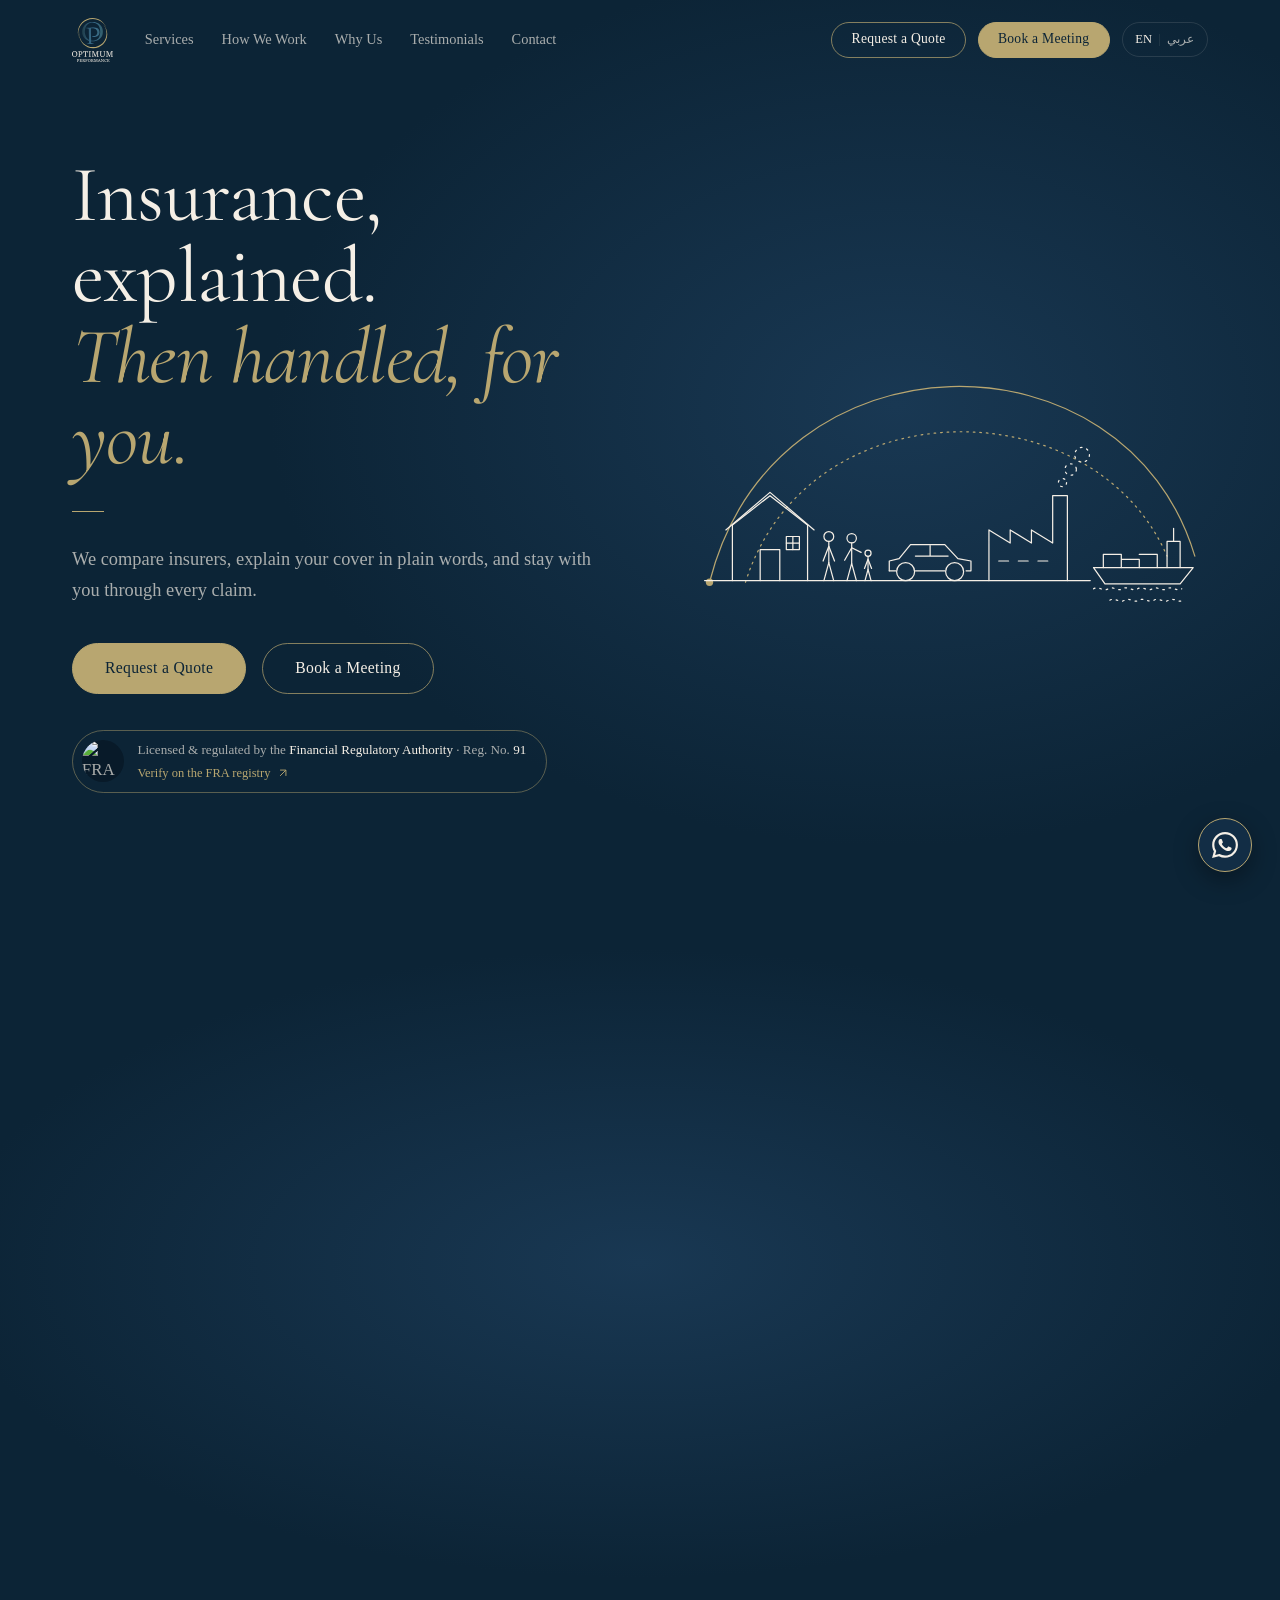
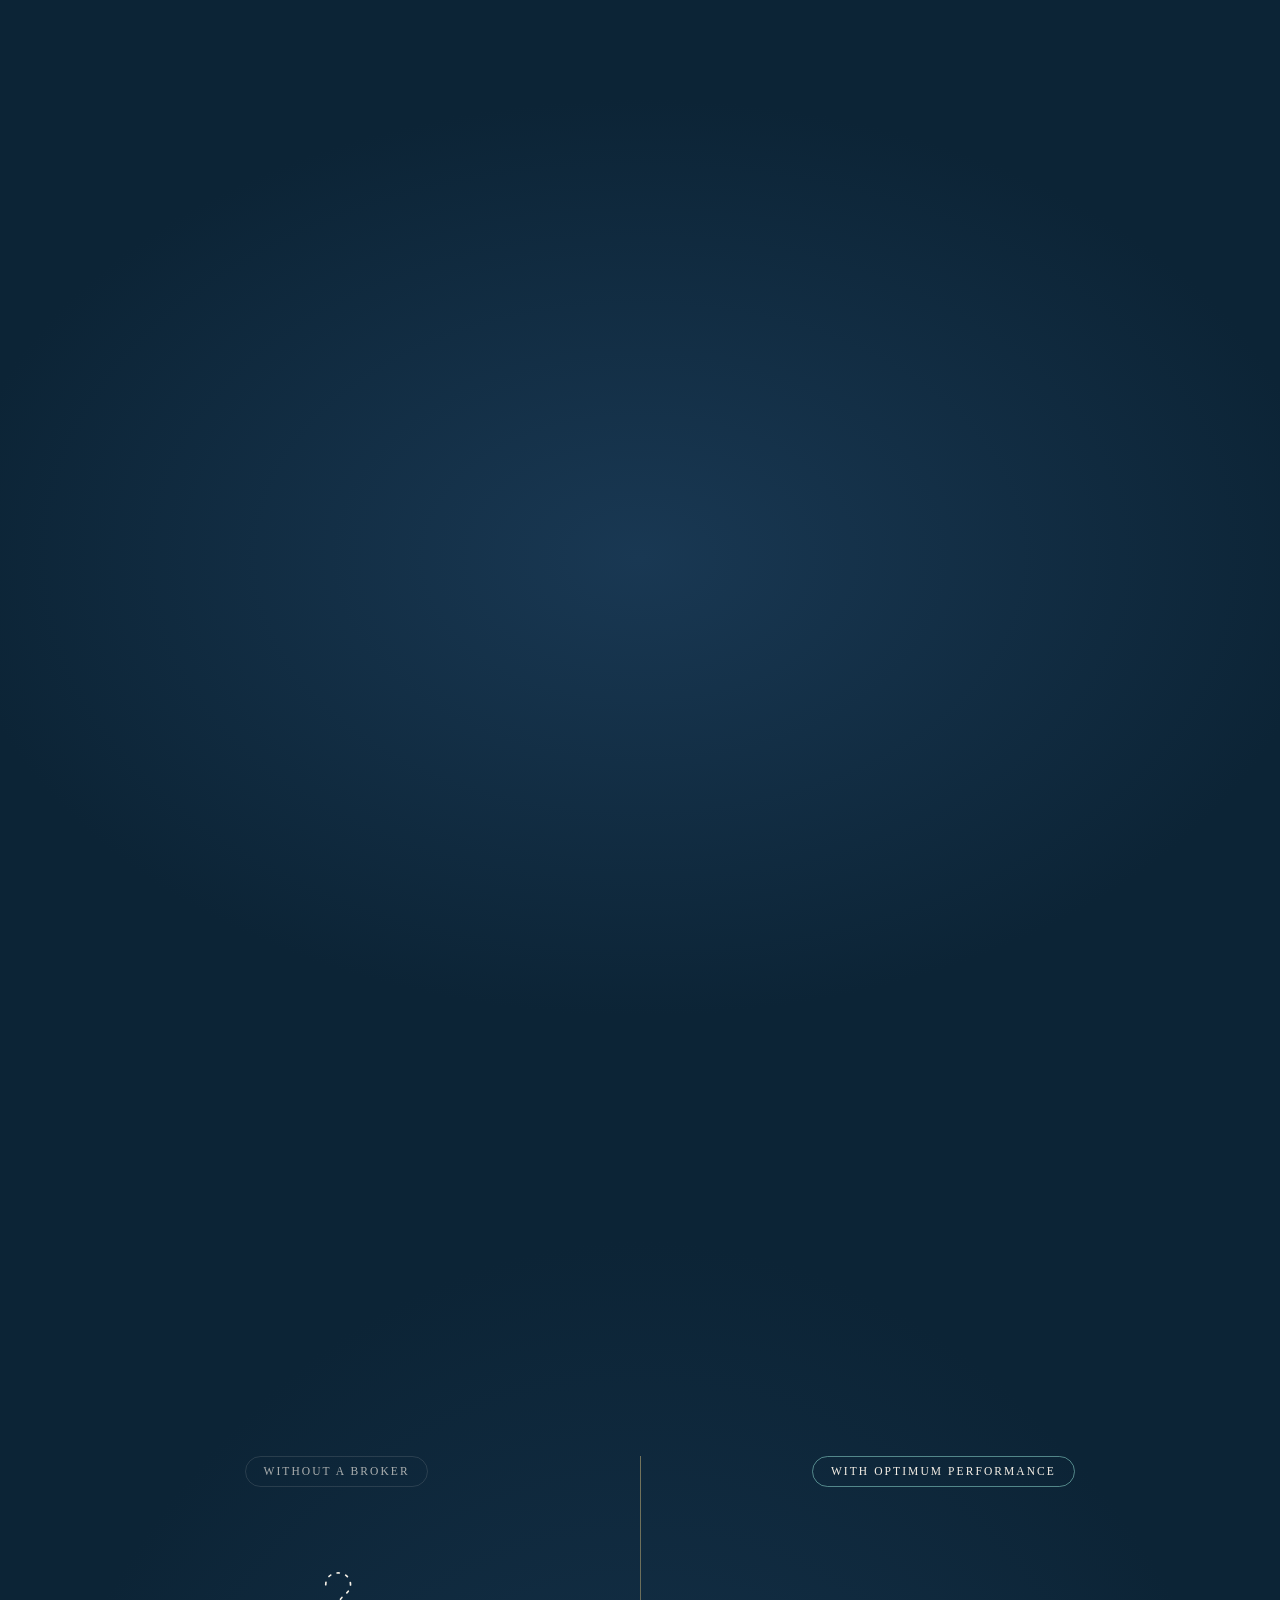
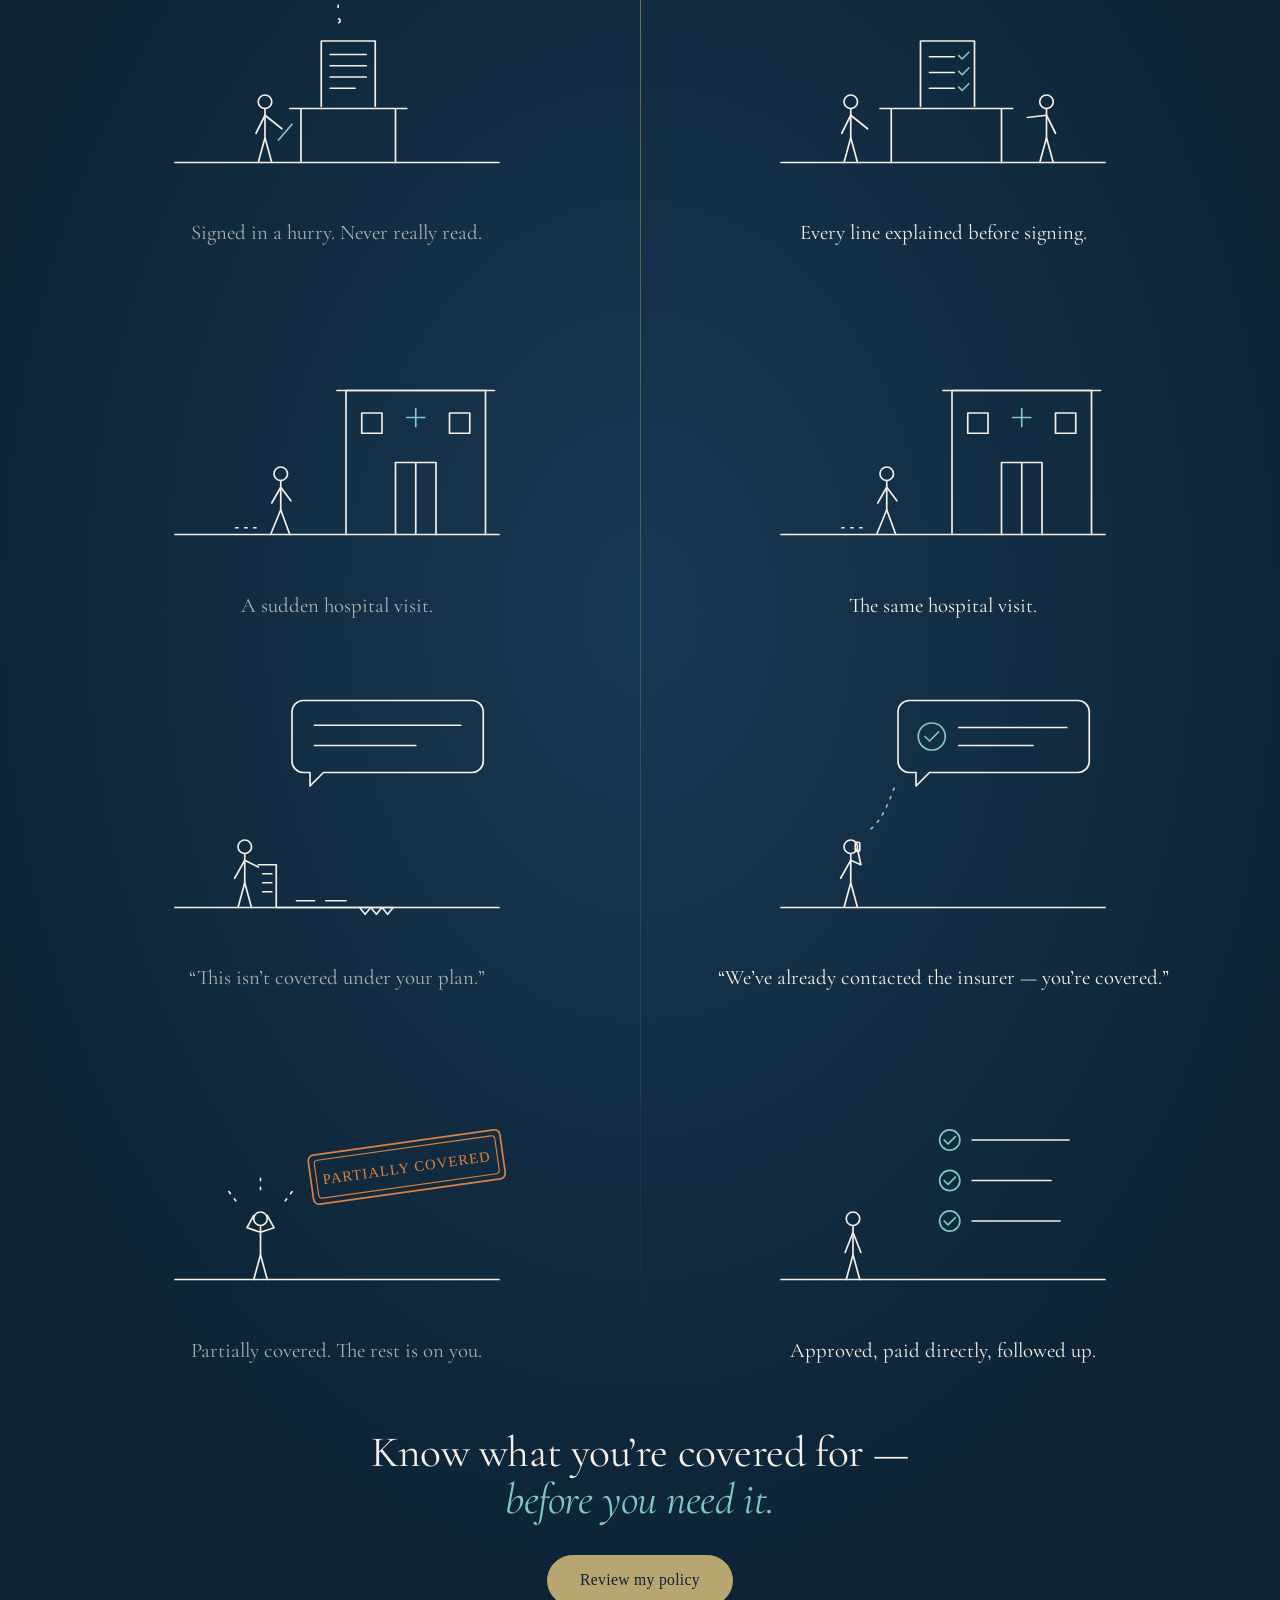
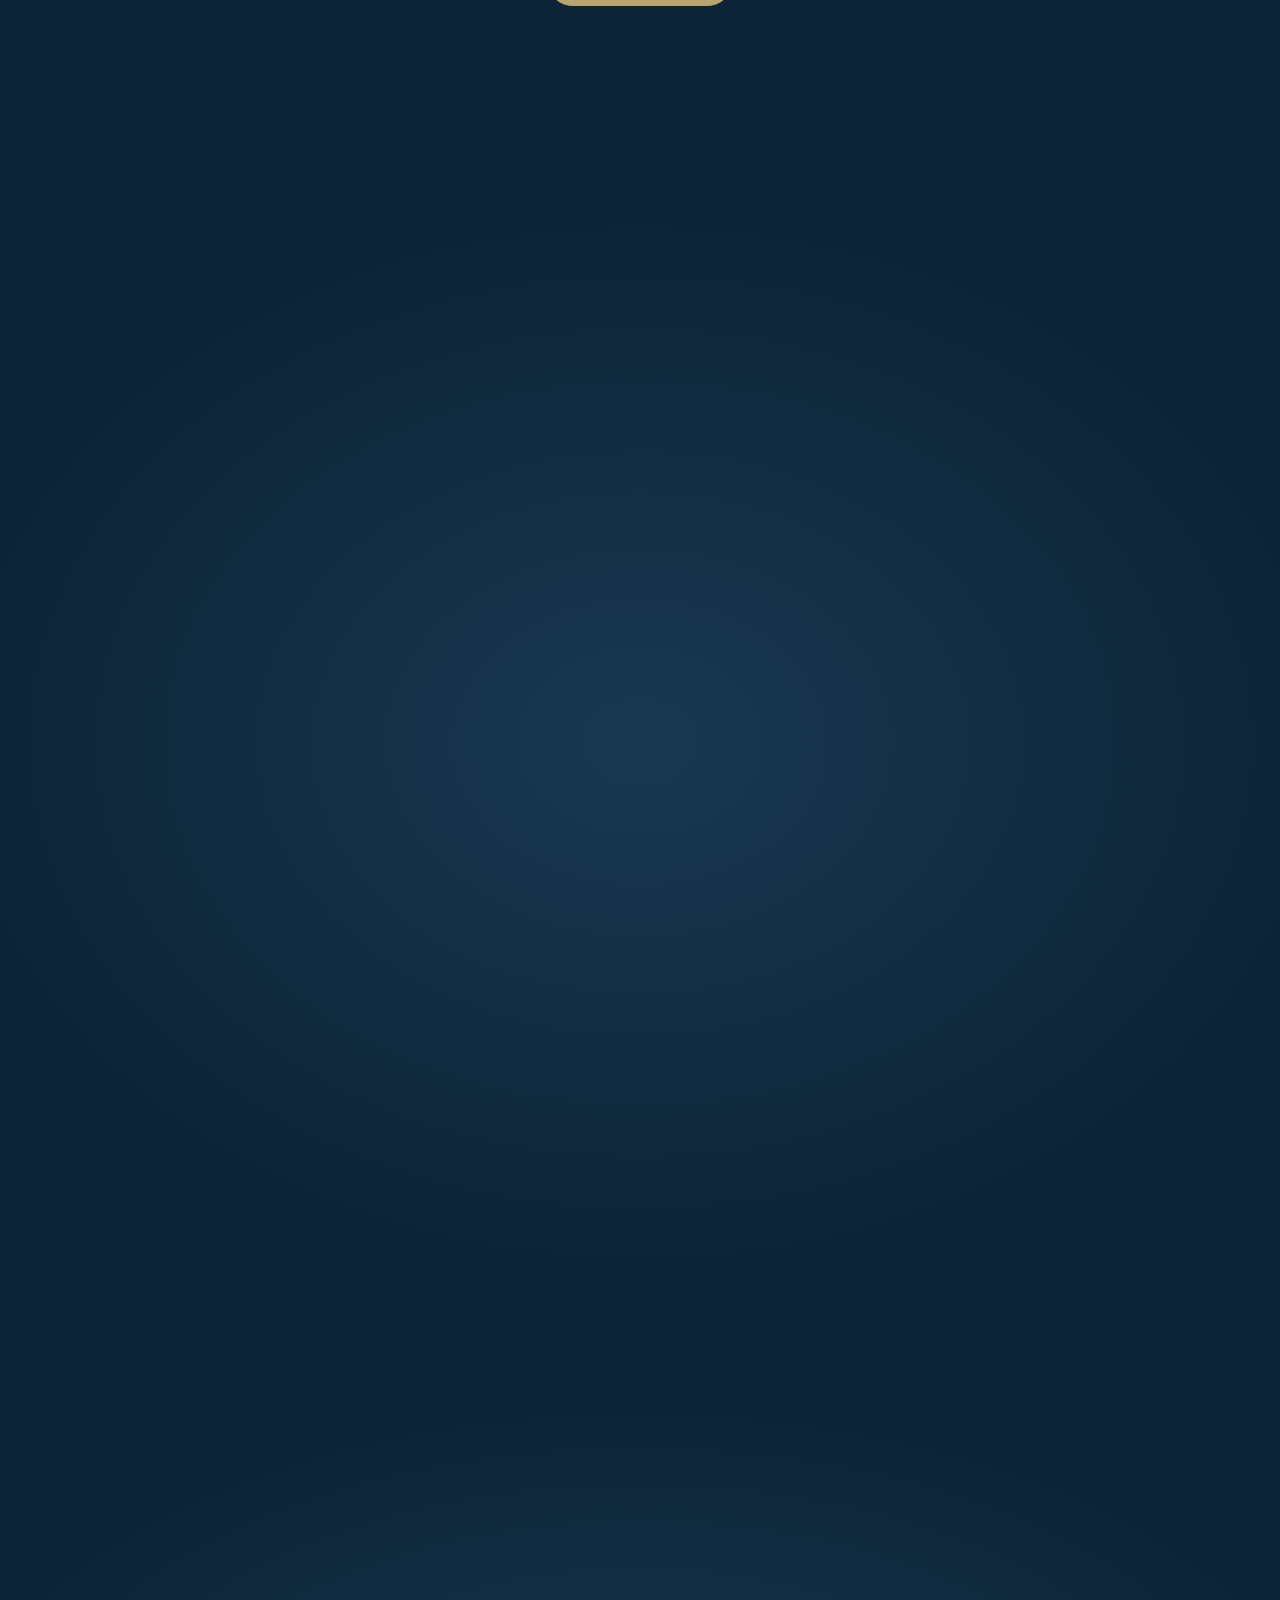
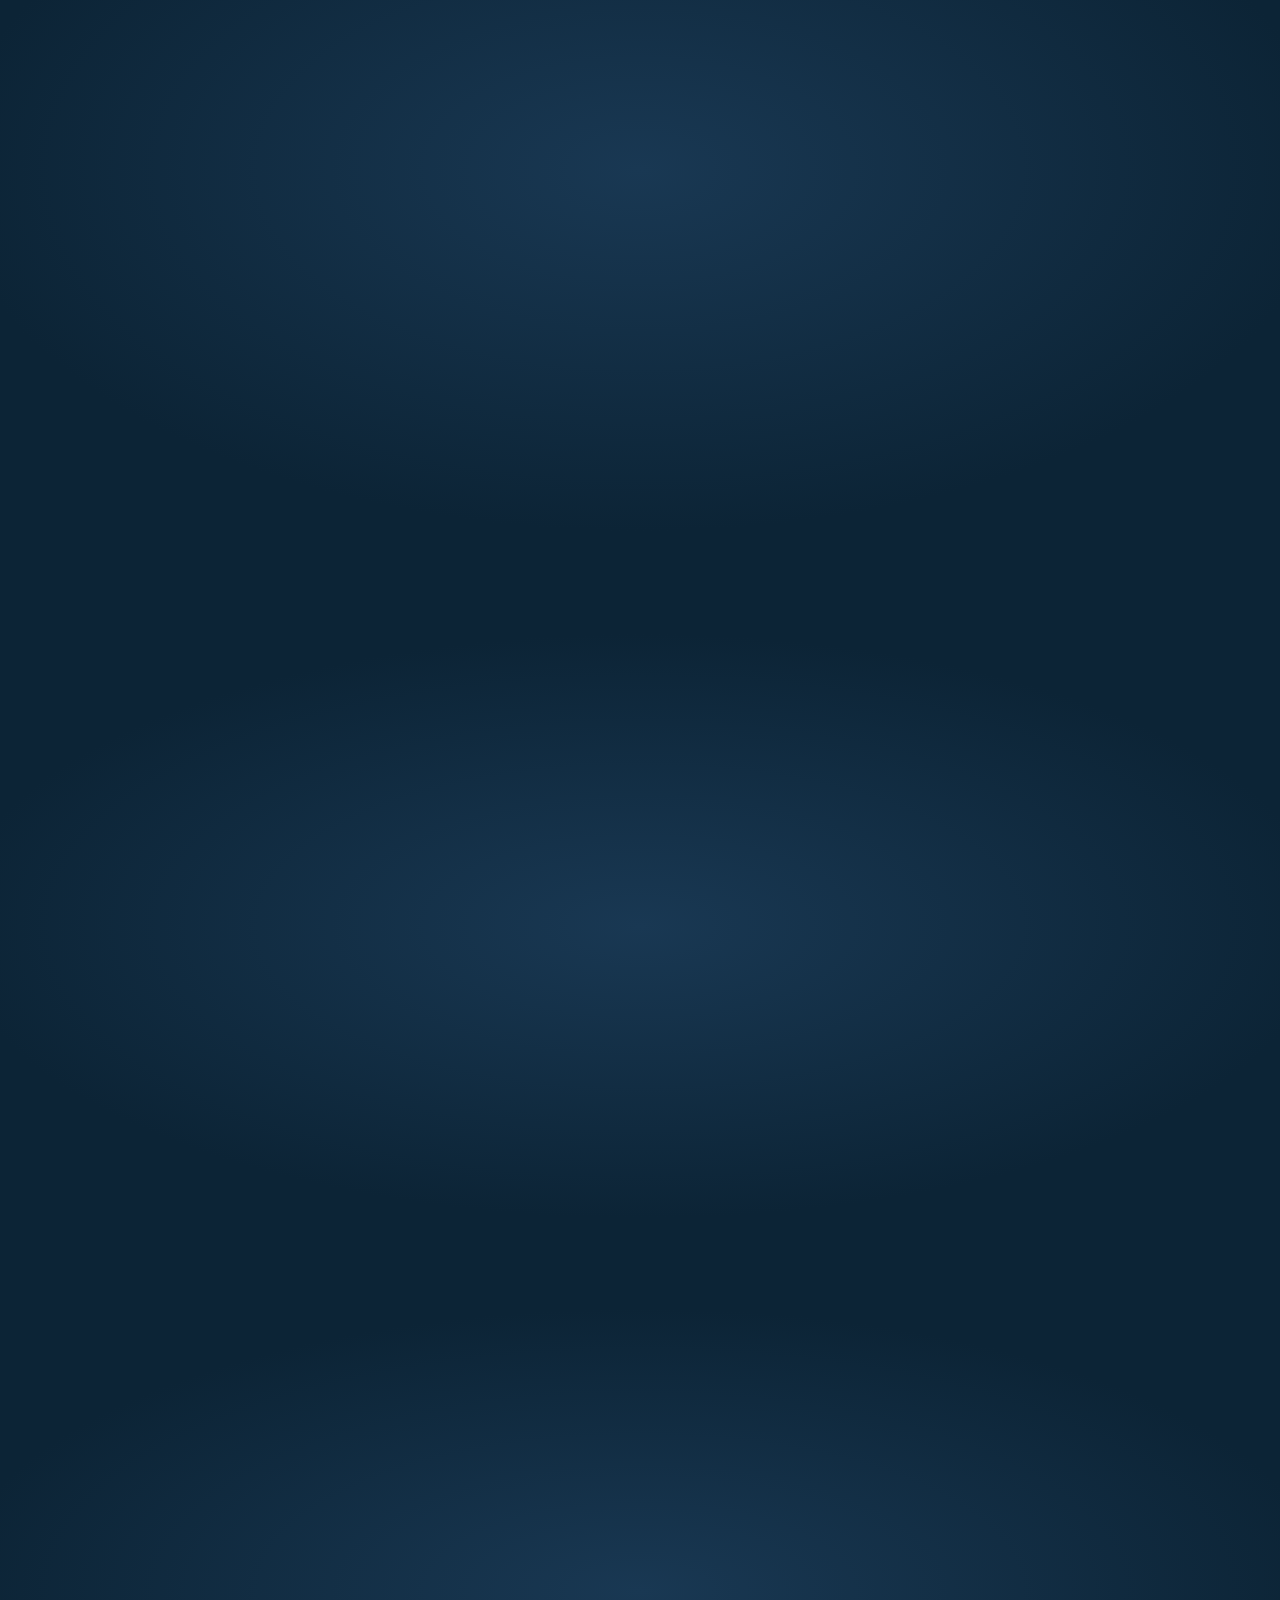
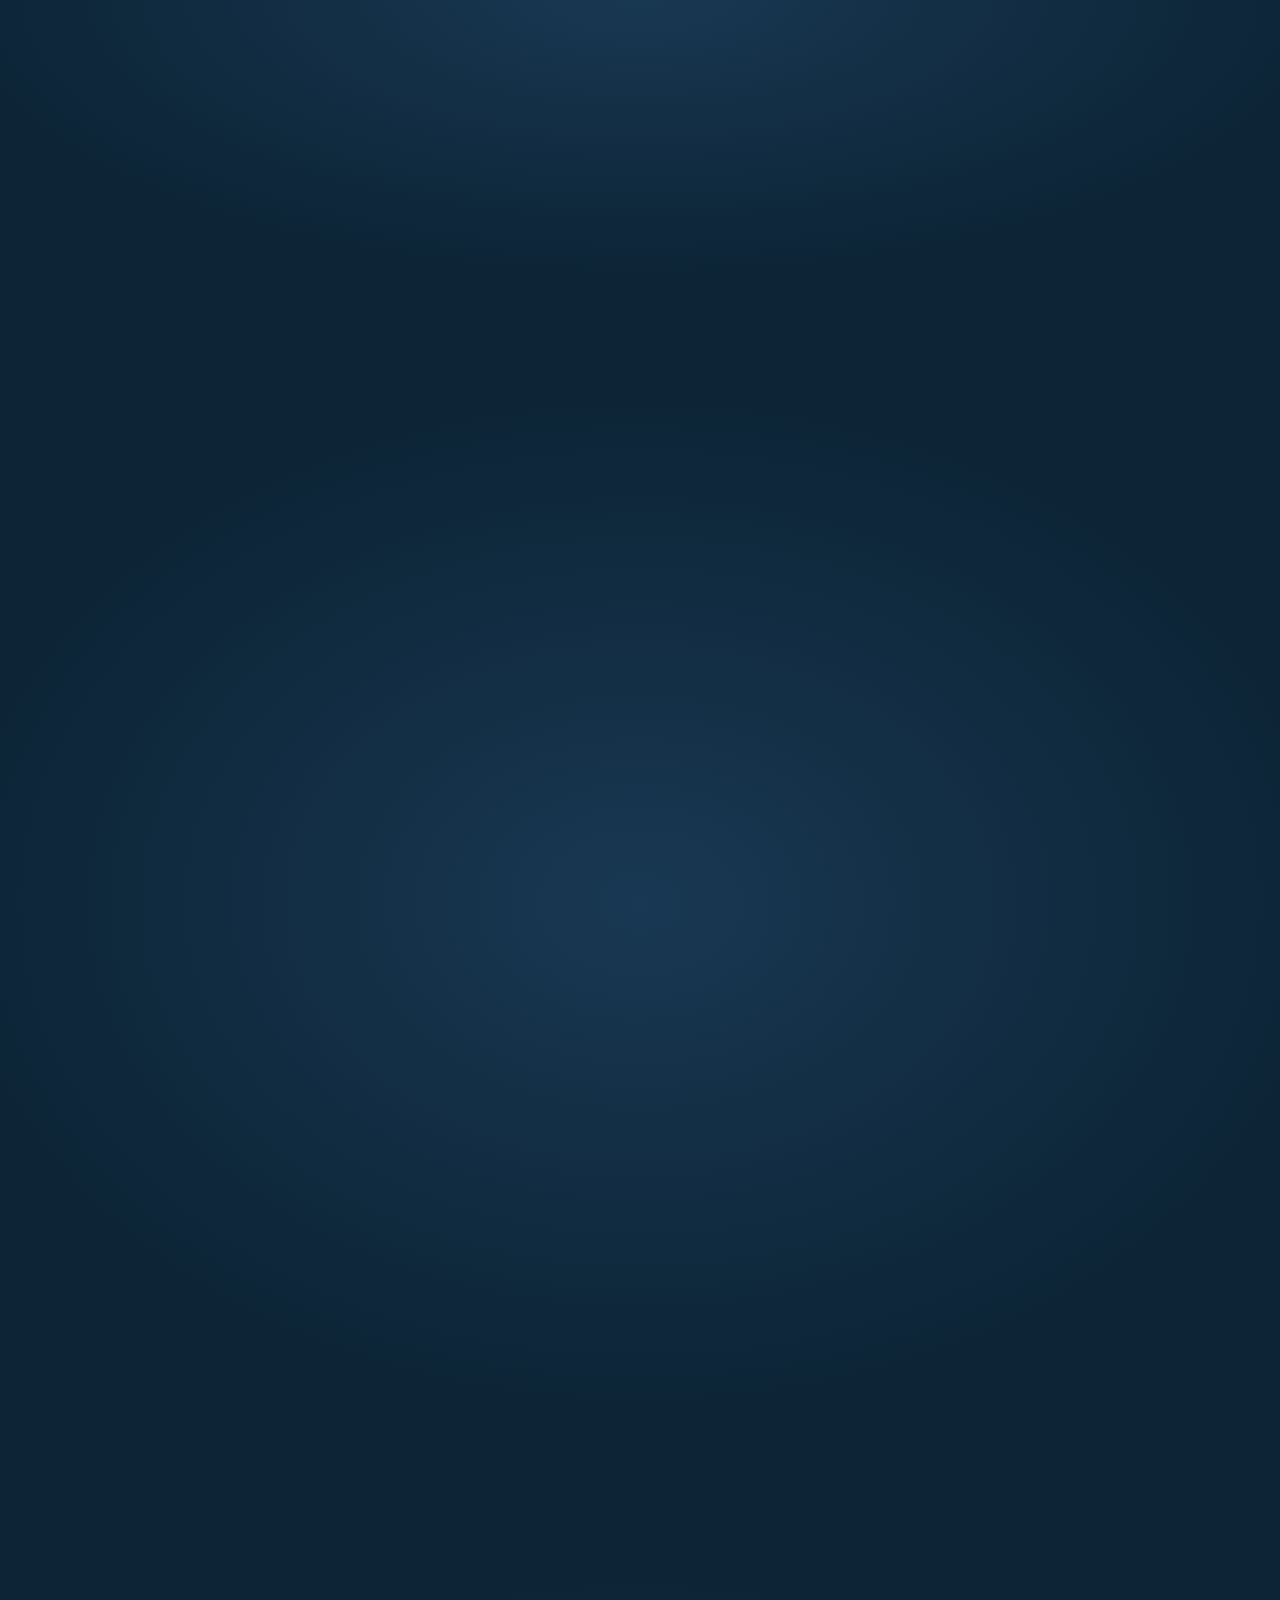
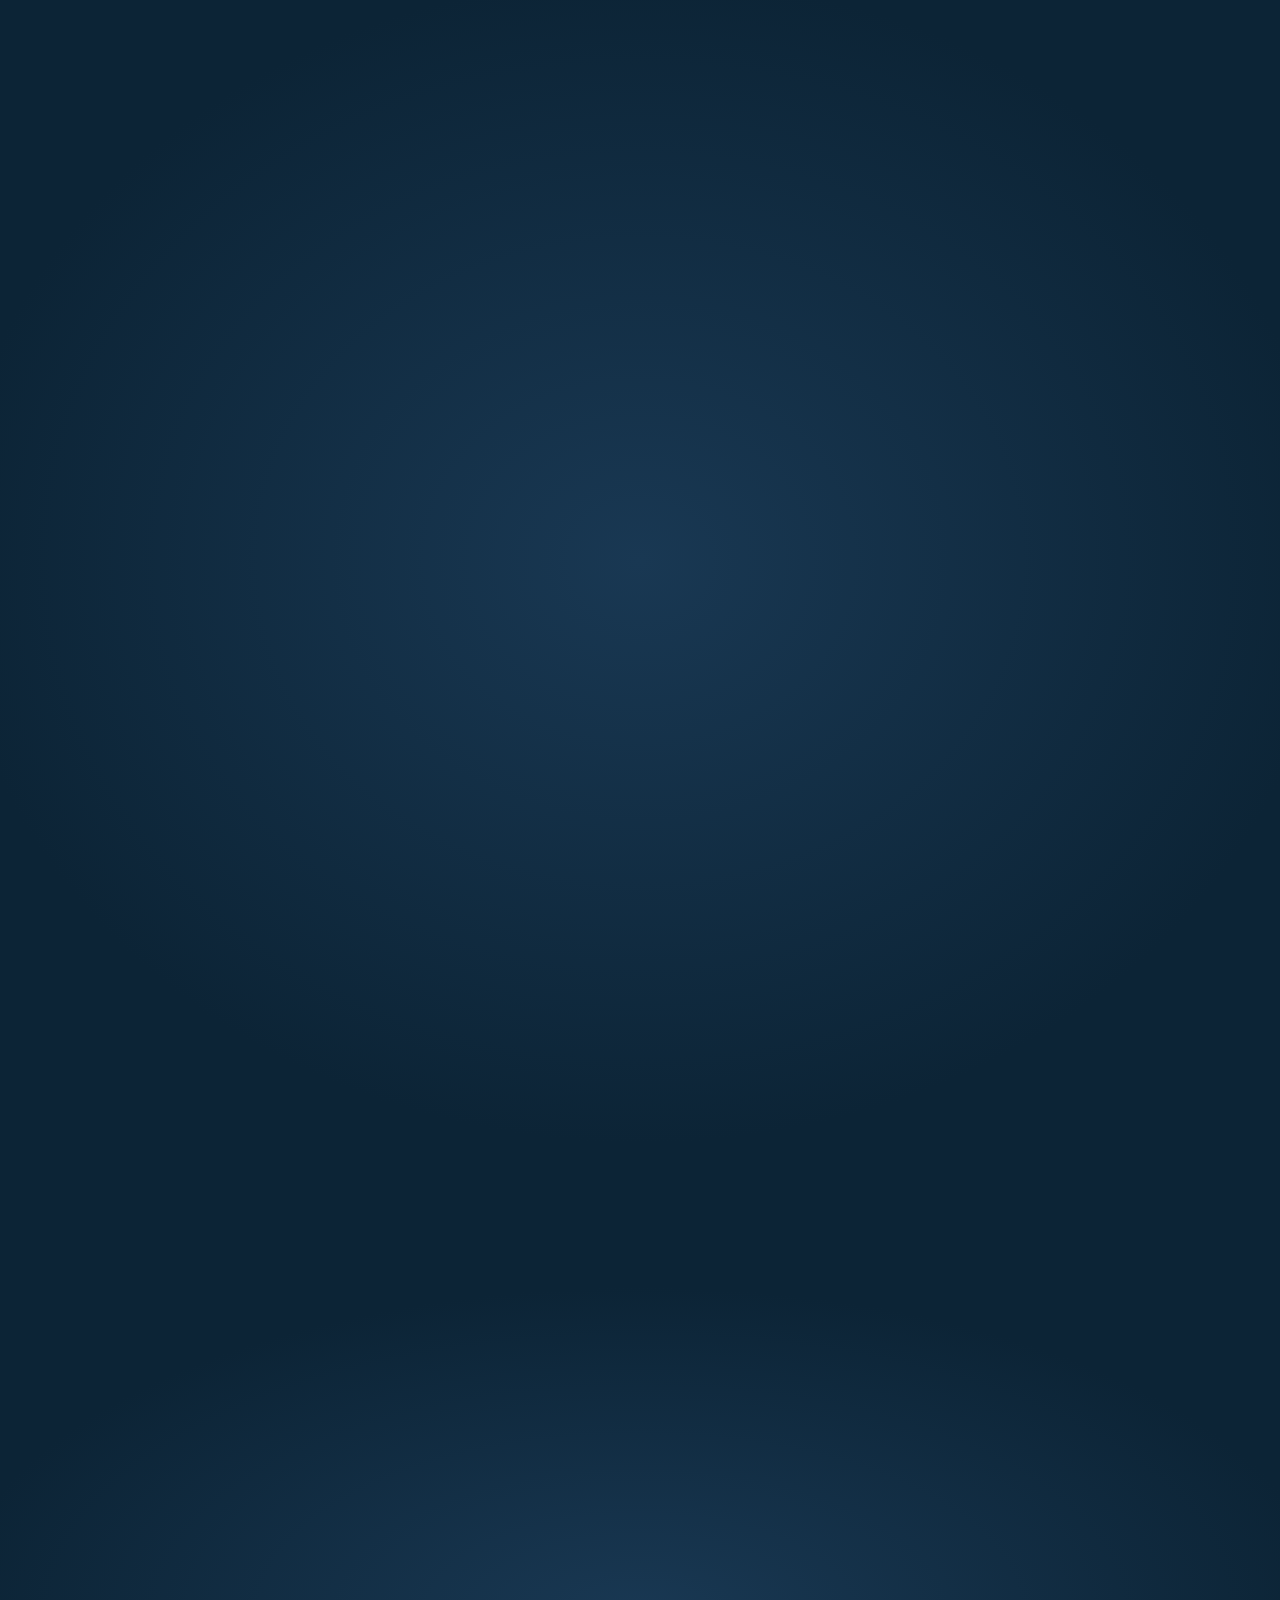
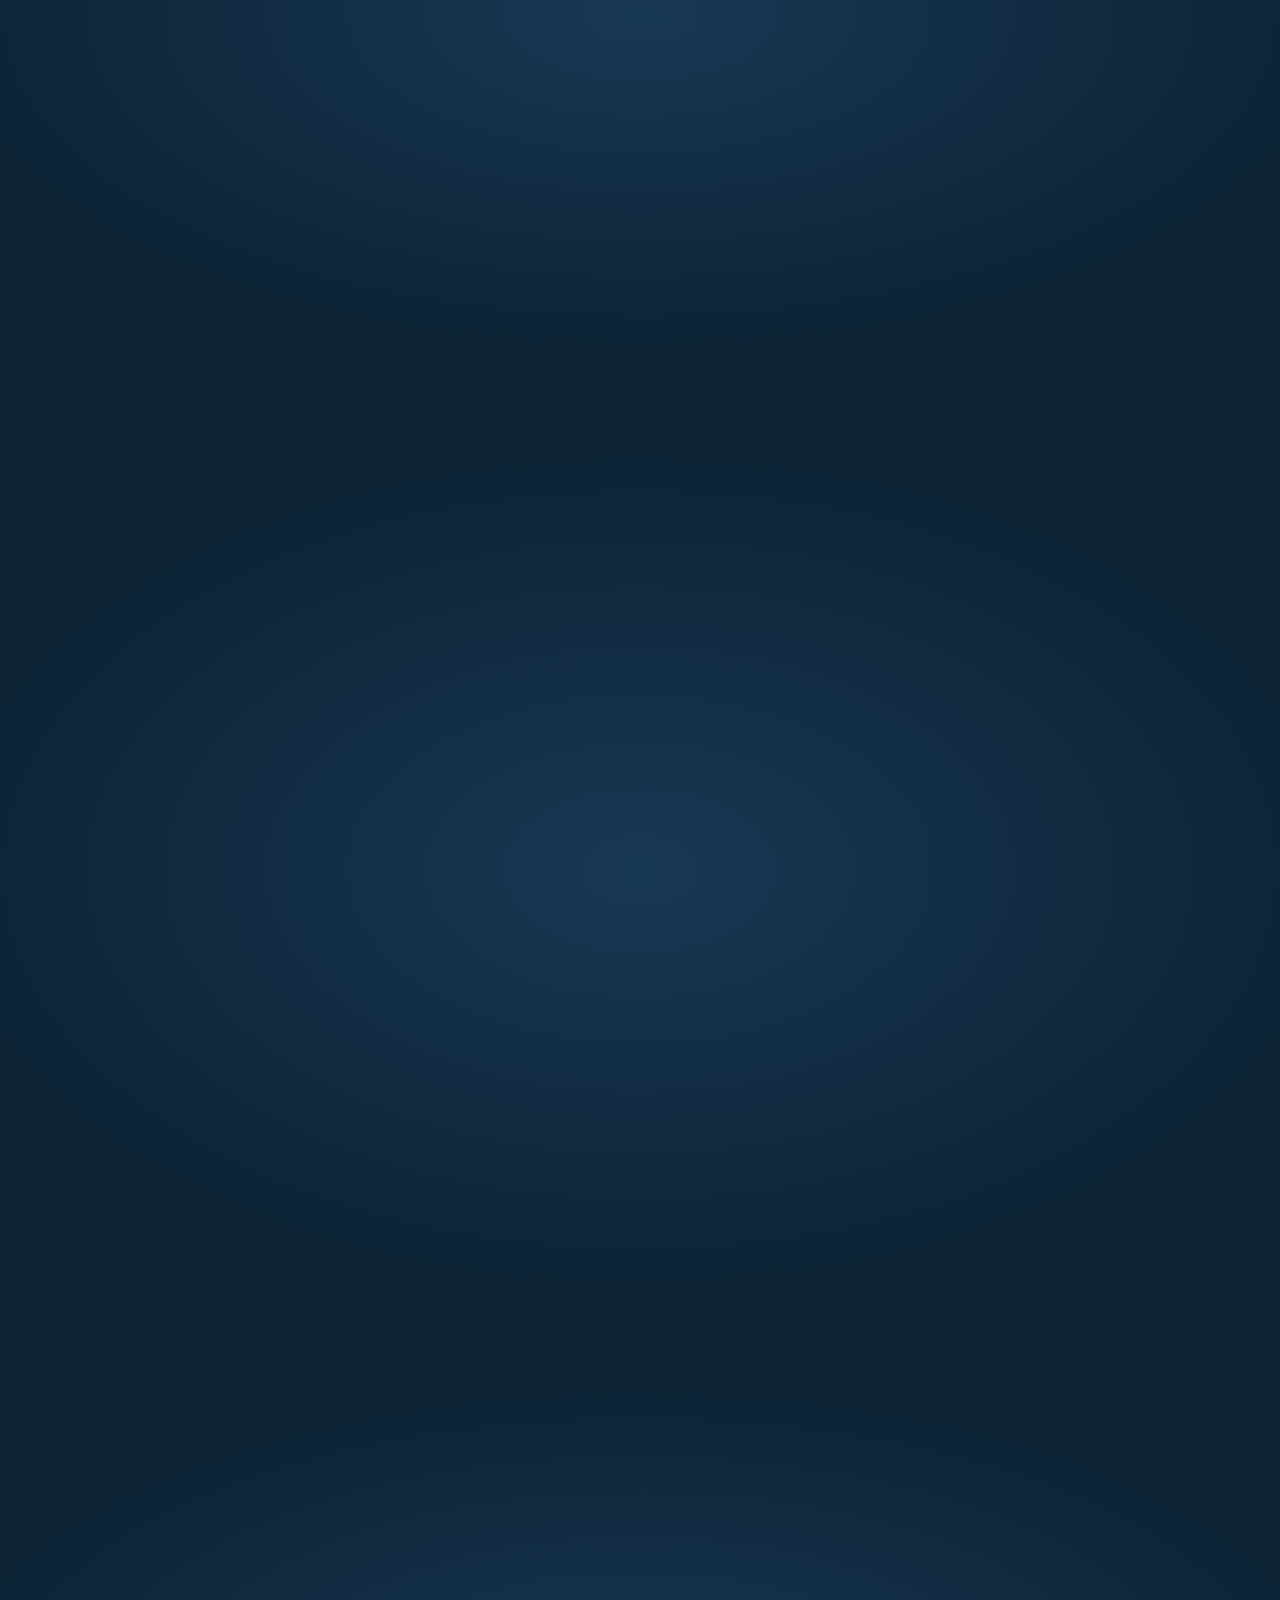
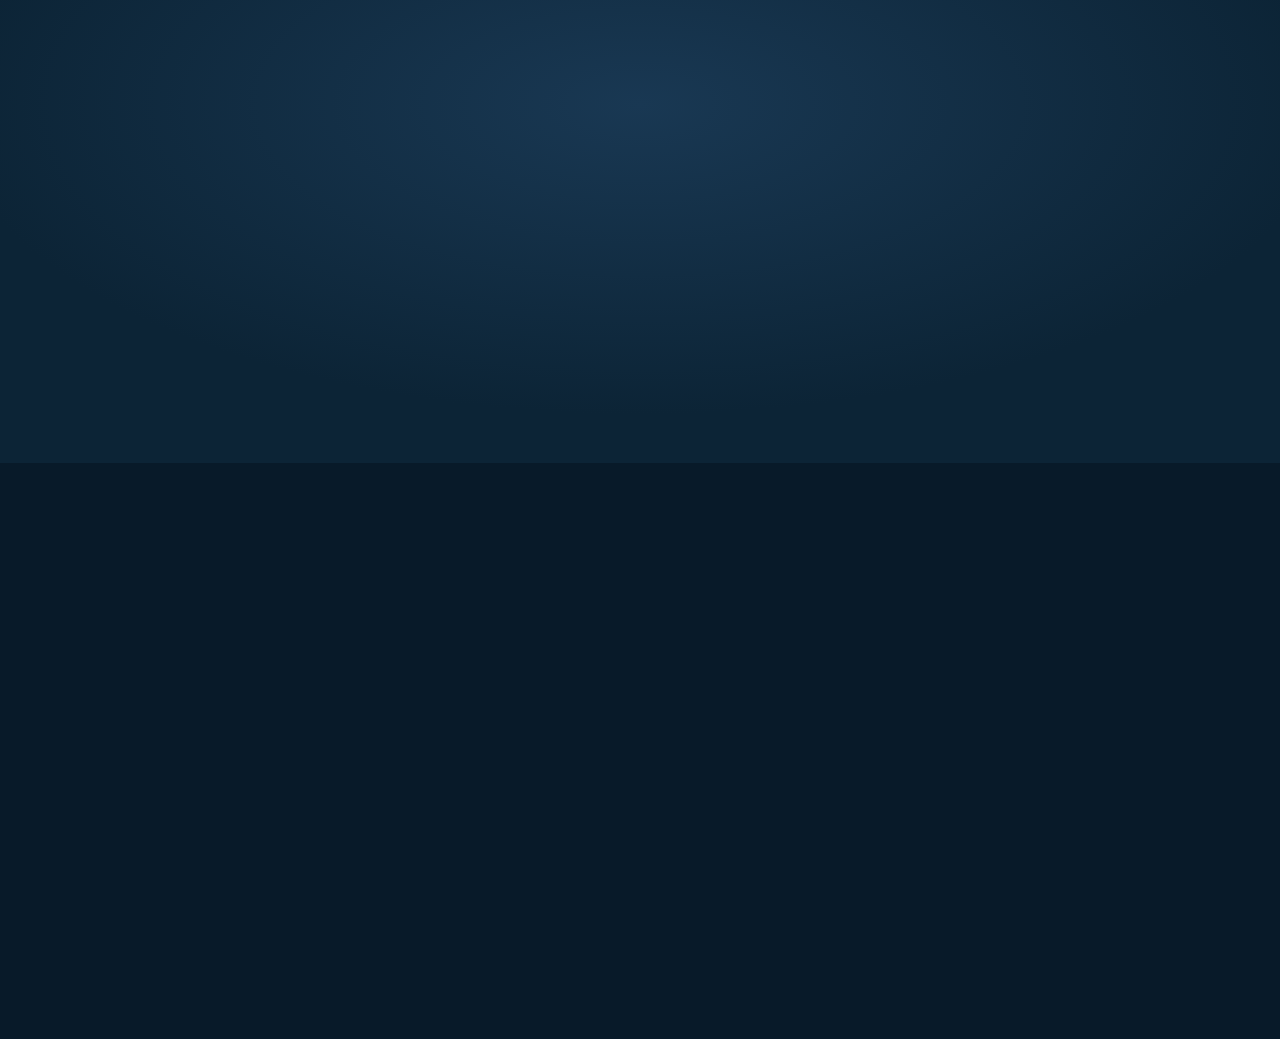
==== commit 210b477d: "Update theme colors and remove unused fonts - Changed theme color from #0d1d26 to #0c2436 in HTML fi" ====
--- a/en/index.html
+++ b/en/index.html
@@ -13,7 +13,7 @@
     })(window,document,'script','dataLayer','GTM-NPVGN75T');</script>
     <!-- End Google Tag Manager -->
     <meta name="description" content="Optimum Performance is a licensed insurance broker in Egypt (FRA Reg. No. 91). We compare insurers, explain your cover in plain words, and stay with you through every claim.">
-    <meta name="theme-color" content="#0d1d26">
+    <meta name="theme-color" content="#0c2436">
     <link rel="icon" href="../static/OP_original.png" type="image/png">
     <title>Optimum Performance — Insurance, explained. Then handled, for you.</title>
     <link rel="preload" href="../fonts/CormorantGaramond-latin.woff2" as="font" type="font/woff2" crossorigin>
@@ -57,13 +57,13 @@
        gradientTransform="matrix(79.626793,0,0,-79.626793,257.8244,1651.054)"
        spreadMethod="pad"
        id="intro-linearGradient1457">
-      <stop stop-color="#f5efe6" offset="0"
+      <stop stop-color="#1f3d4a" offset="0"
          id="intro-stop1454" />
-      <stop stop-color="#f5efe6" offset="0.55270582"
+      <stop stop-color="#3e7596" offset="0.55270582"
          id="intro-stop1455" />
-      <stop stop-color="#f5efe6" offset="0.557542"
+      <stop stop-color="#3e7596" offset="0.557542"
          id="intro-stop1456" />
-      <stop stop-color="#f5efe6" offset="1"
+      <stop stop-color="#315c69" offset="1"
          id="intro-stop1457" />
     </linearGradient>
   </defs>
--- a/styles.css
+++ b/styles.css
@@ -4,7 +4,7 @@
    thin-line illustrations. Old shield logo rendered light-on-dark.
    ========================================================================== */
 
-/* --- Self-hosted fonts (Latin + Arabic subsets) --- */
+/* --- Self-hosted display fonts (Latin + Arabic subsets); body text uses the system Times New Roman --- */
 @font-face {
     font-family: 'Cormorant Garamond';
     font-style: normal;
@@ -24,15 +24,6 @@
 }
 
 @font-face {
-    font-family: 'IBM Plex Sans';
-    font-style: normal;
-    font-weight: 300 500;
-    font-display: swap;
-    src: url('fonts/IBMPlexSans-latin.woff2') format('woff2');
-    unicode-range: U+0000-00FF, U+0131, U+0152-0153, U+02BB-02BC, U+02C6, U+02DA, U+02DC, U+0304, U+0308, U+0329, U+2000-206F, U+20AC, U+2122, U+2191, U+2193, U+2212, U+2215, U+FEFF, U+FFFD;
-}
-
-@font-face {
     font-family: 'Amiri';
     font-style: normal;
     font-weight: 400;
@@ -50,33 +41,6 @@
     unicode-range: U+0600-06FF, U+0750-077F, U+0870-0891, U+0897-08E1, U+08E3-08FF, U+200C-200E, U+2010-2011, U+204F, U+2E41, U+FB50-FDFF, U+FE70-FE74, U+FE76-FEFC;
 }
 
-@font-face {
-    font-family: 'IBM Plex Sans Arabic';
-    font-style: normal;
-    font-weight: 300;
-    font-display: swap;
-    src: url('fonts/IBMPlexSansArabic-300-arabic.woff2') format('woff2');
-    unicode-range: U+0600-06FF, U+0750-077F, U+0870-0891, U+0897-08E1, U+08E3-08FF, U+200C-200E, U+2010-2011, U+204F, U+2E41, U+FB50-FDFF, U+FE70-FE74, U+FE76-FEFC;
-}
-
-@font-face {
-    font-family: 'IBM Plex Sans Arabic';
-    font-style: normal;
-    font-weight: 400;
-    font-display: swap;
-    src: url('fonts/IBMPlexSansArabic-400-arabic.woff2') format('woff2');
-    unicode-range: U+0600-06FF, U+0750-077F, U+0870-0891, U+0897-08E1, U+08E3-08FF, U+200C-200E, U+2010-2011, U+204F, U+2E41, U+FB50-FDFF, U+FE70-FE74, U+FE76-FEFC;
-}
-
-@font-face {
-    font-family: 'IBM Plex Sans Arabic';
-    font-style: normal;
-    font-weight: 500;
-    font-display: swap;
-    src: url('fonts/IBMPlexSansArabic-500-arabic.woff2') format('woff2');
-    unicode-range: U+0600-06FF, U+0750-077F, U+0870-0891, U+0897-08E1, U+08E3-08FF, U+200C-200E, U+2010-2011, U+204F, U+2E41, U+FB50-FDFF, U+FE70-FE74, U+FE76-FEFC;
-}
-
 *,
 *::before,
 *::after {
@@ -86,27 +50,27 @@
 }
 
 :root {
-    --ink-950: #0a161d;
-    --ink-900: #0d1d26;
-    --ink-800: #13262f;
-    --ink-700: #1a2e36;
+    --ink-950: #081a29;
+    --ink-900: #0c2436;
+    --ink-800: #122d45;
+    --ink-700: #193853;
     --cream: #f5efe6;
     --cream-muted: rgba(245, 239, 230, 0.68);
     --cream-faint: rgba(245, 239, 230, 0.55);
     --line: rgba(245, 239, 230, 0.12);
     --gold: #b8a670;
     --teal: #80c8c0;
-    --ember: #d9773a;
+    --ember: #e0803f;
     --accent: var(--gold);
     --font-display: 'Cormorant Garamond', 'Garamond', Georgia, serif;
-    --font-body: 'IBM Plex Sans', system-ui, -apple-system, 'Segoe UI', sans-serif;
+    --font-body: 'Times New Roman', Times, serif;
     --ease: cubic-bezier(0.16, 1, 0.3, 1);
     --transition: 0.3s ease;
 }
 
 .lang-ar {
     --font-display: 'Amiri', 'Cormorant Garamond', serif;
-    --font-body: 'IBM Plex Sans Arabic', 'IBM Plex Sans', system-ui, sans-serif;
+    --font-body: 'Times New Roman', Times, serif;
 }
 
 [data-accent="gold"] { --accent: var(--gold); }
@@ -121,7 +85,8 @@
 
 body {
     font-family: var(--font-body);
-    font-weight: 300;
+    font-weight: 400;
+    font-size: 1.06rem;
     color: var(--cream-muted);
     background-color: var(--ink-900);
     line-height: 1.7;
@@ -517,7 +482,7 @@
 
 .navbar.scrolled {
     padding: 0.65rem 0;
-    background-color: rgba(13, 29, 38, 0.92);
+    background-color: rgba(12, 36, 54, 0.92);
     backdrop-filter: blur(12px);
     -webkit-backdrop-filter: blur(12px);
     border-bottom-color: var(--line);
@@ -1540,7 +1505,7 @@
 }
 
 .form-group .optional {
-    font-weight: 300;
+    font-weight: 400;
     text-transform: none;
     letter-spacing: 0;
 }
@@ -1550,7 +1515,7 @@
 .form-group textarea {
     font-family: var(--font-body);
     font-size: 1rem;
-    font-weight: 300;
+    font-weight: 400;
     padding: 0.65rem 0;
     border: none;
     border-bottom: 1px solid rgba(245, 239, 230, 0.22);
@@ -1915,7 +1880,7 @@
 }
 
 .footer-sign__name small {
-    font-family: 'IBM Plex Sans', system-ui, sans-serif;
+    font-family: var(--font-body);
     font-size: 0.66rem;
     letter-spacing: 0.34em;
     color: var(--cream-muted);
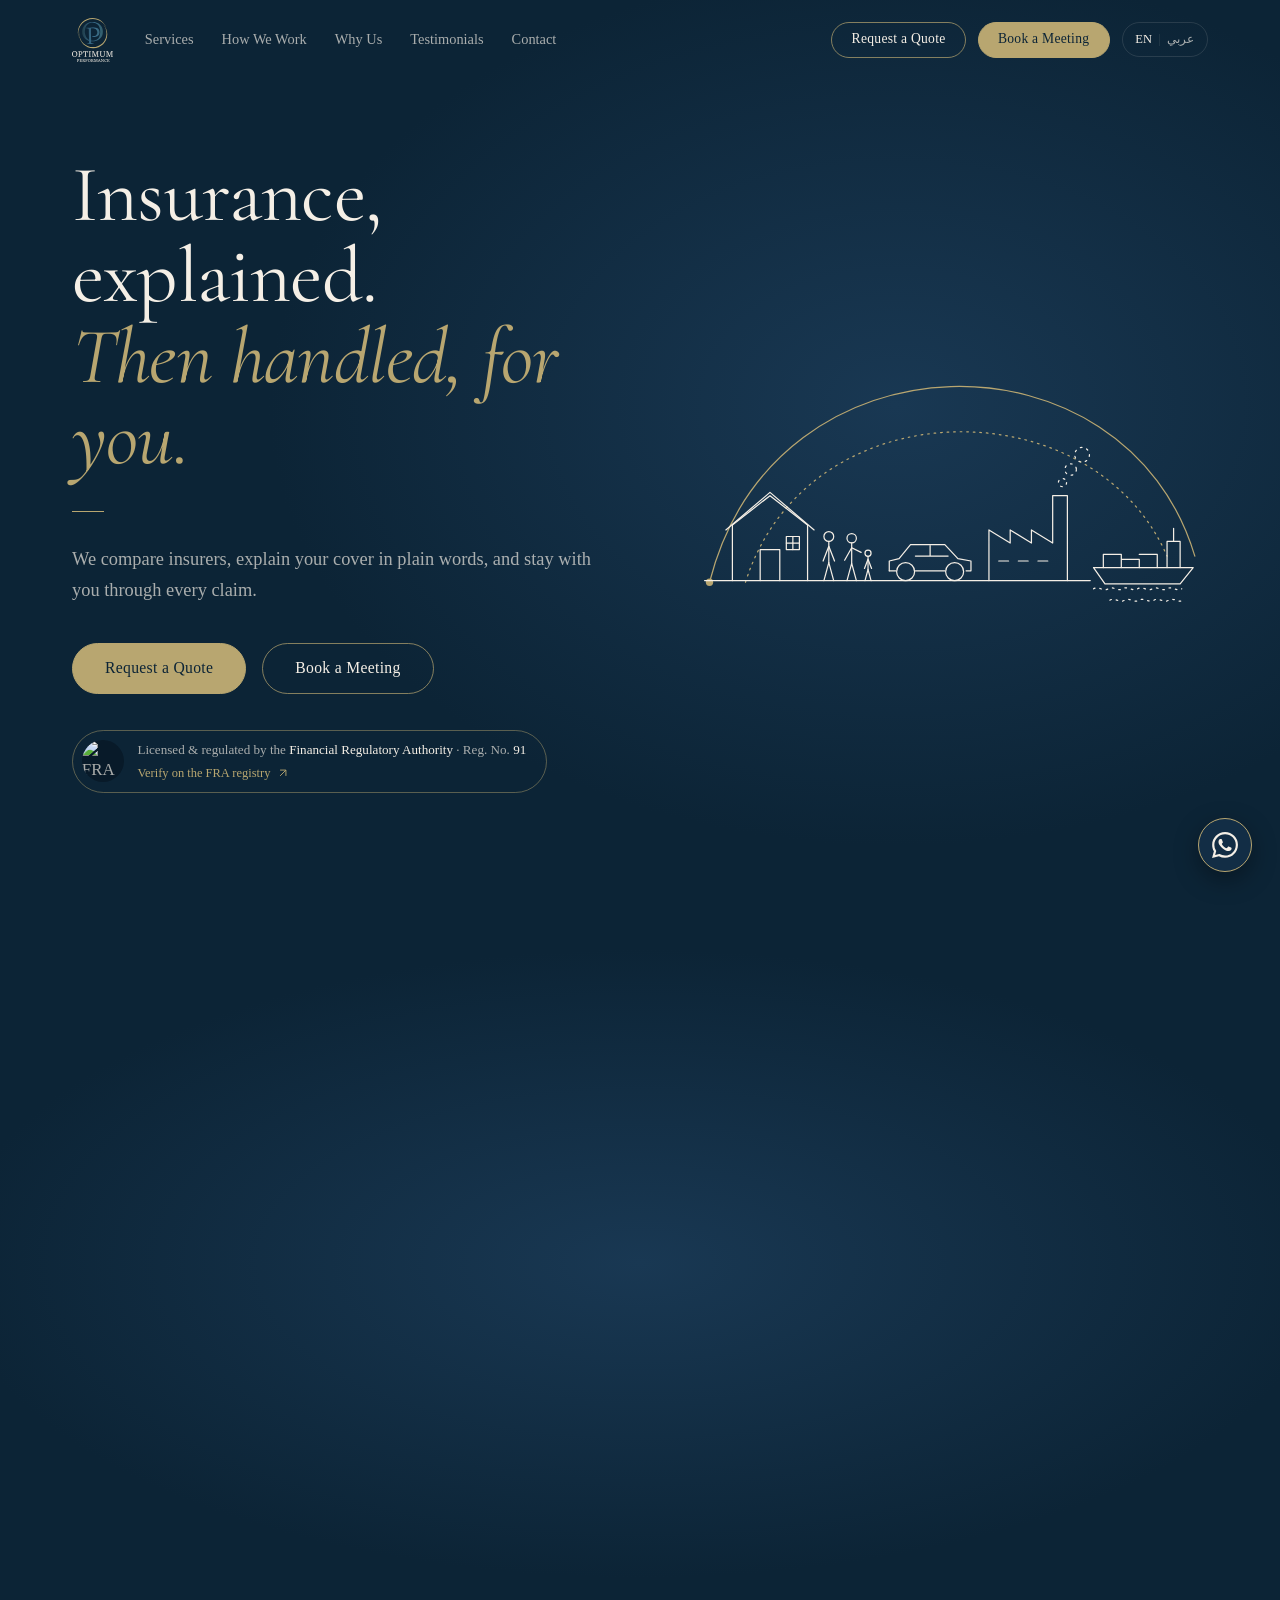
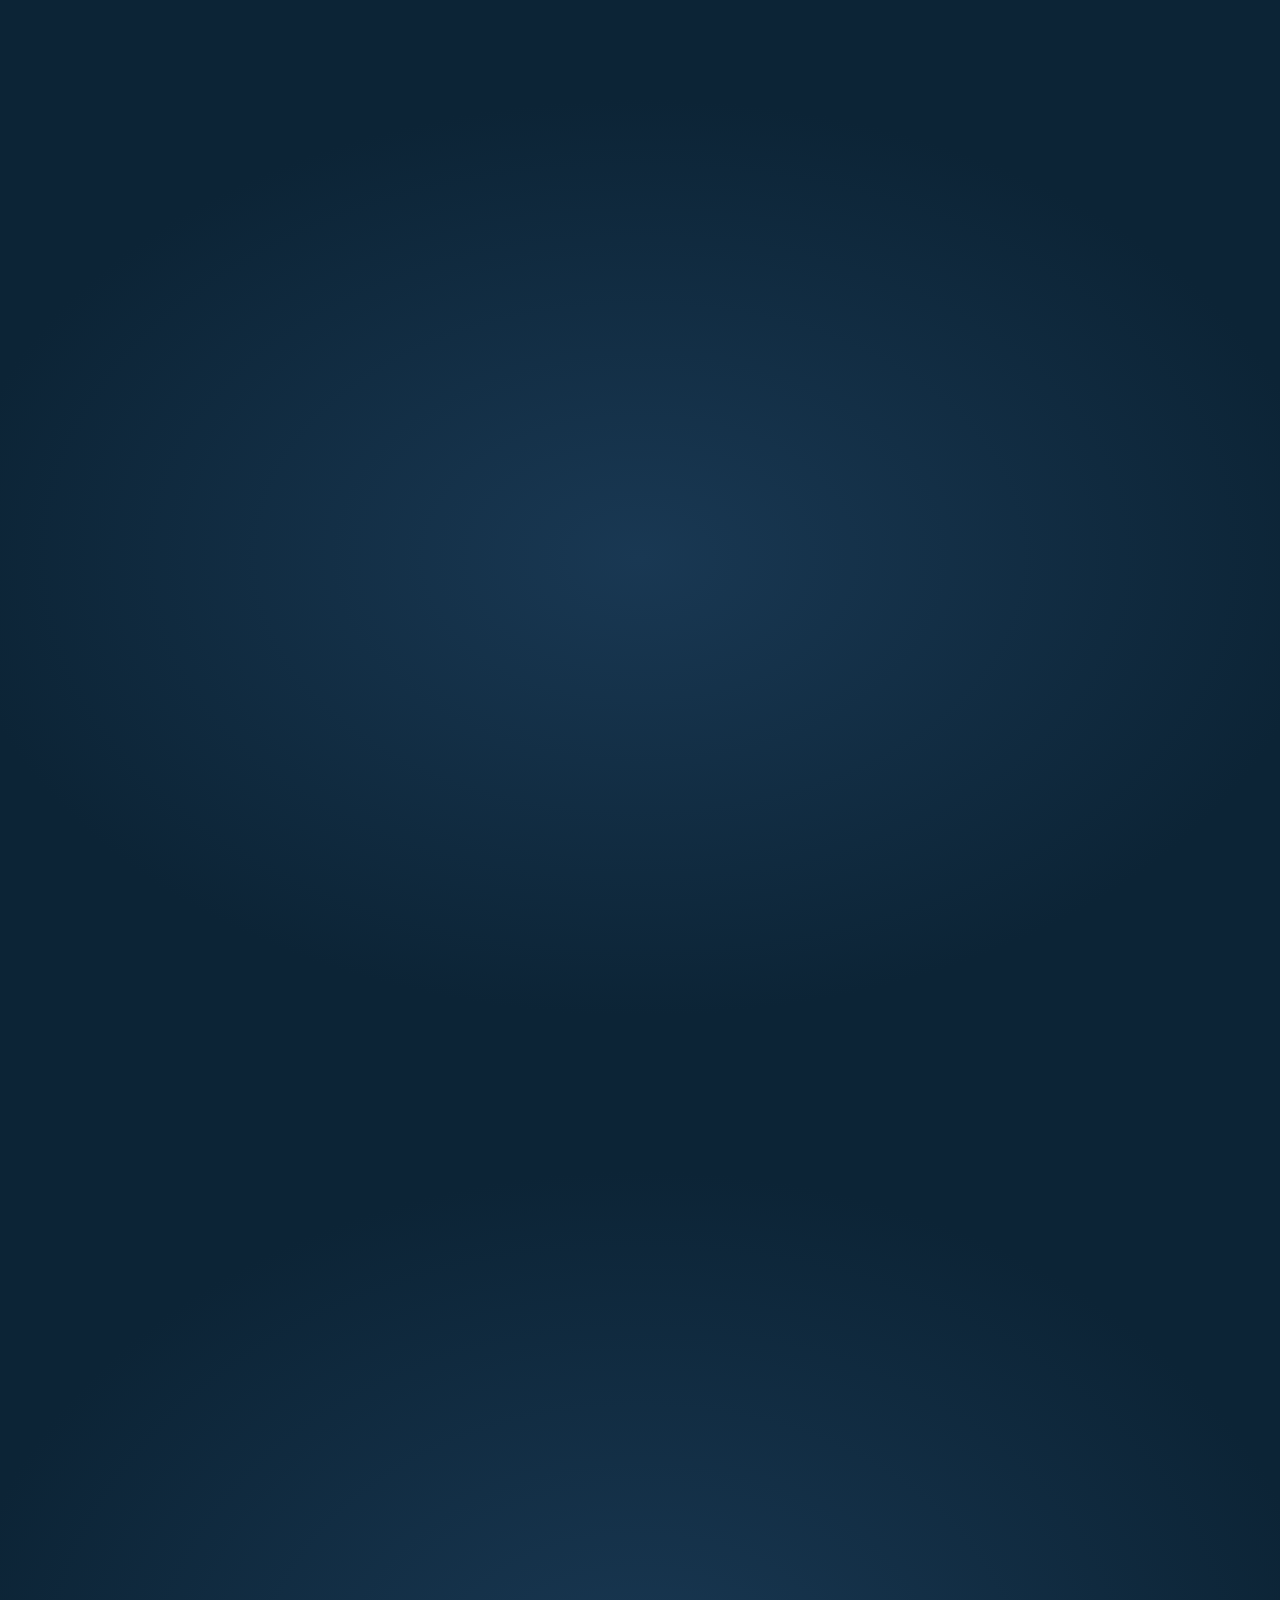
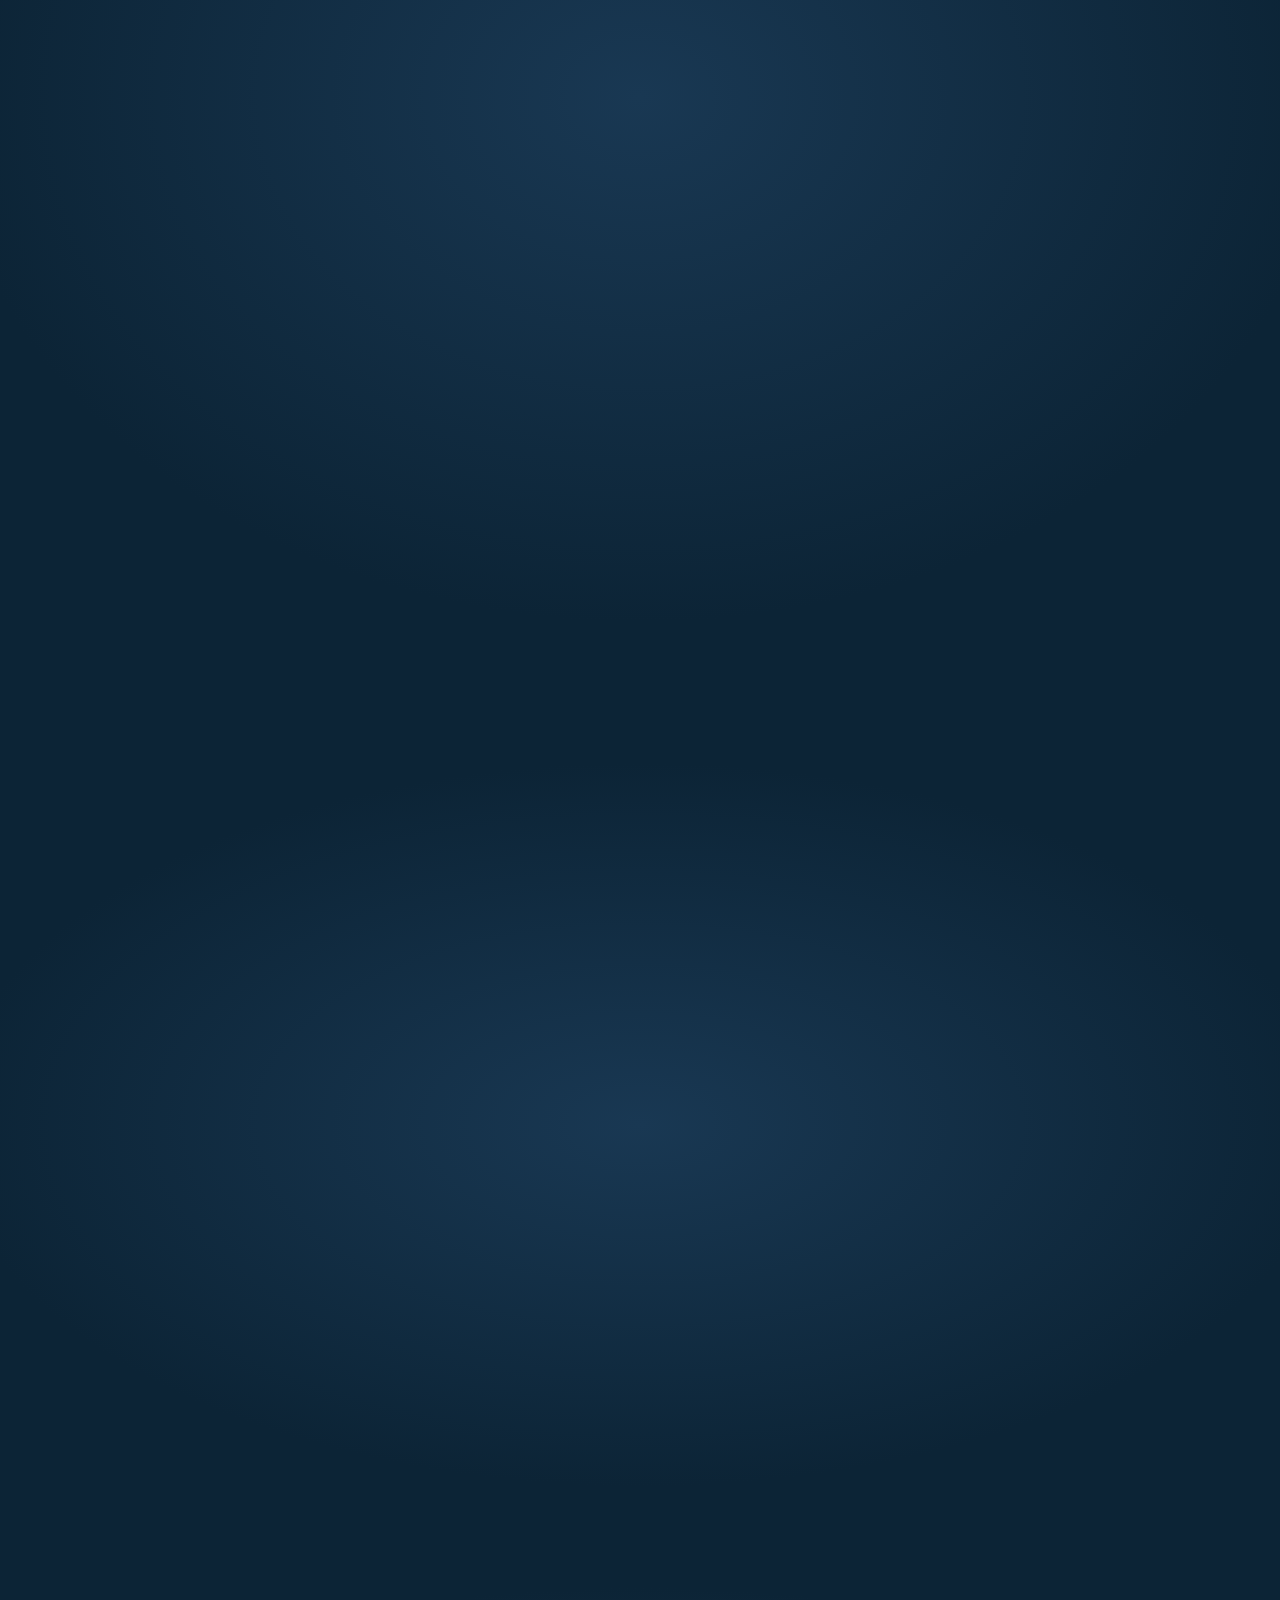
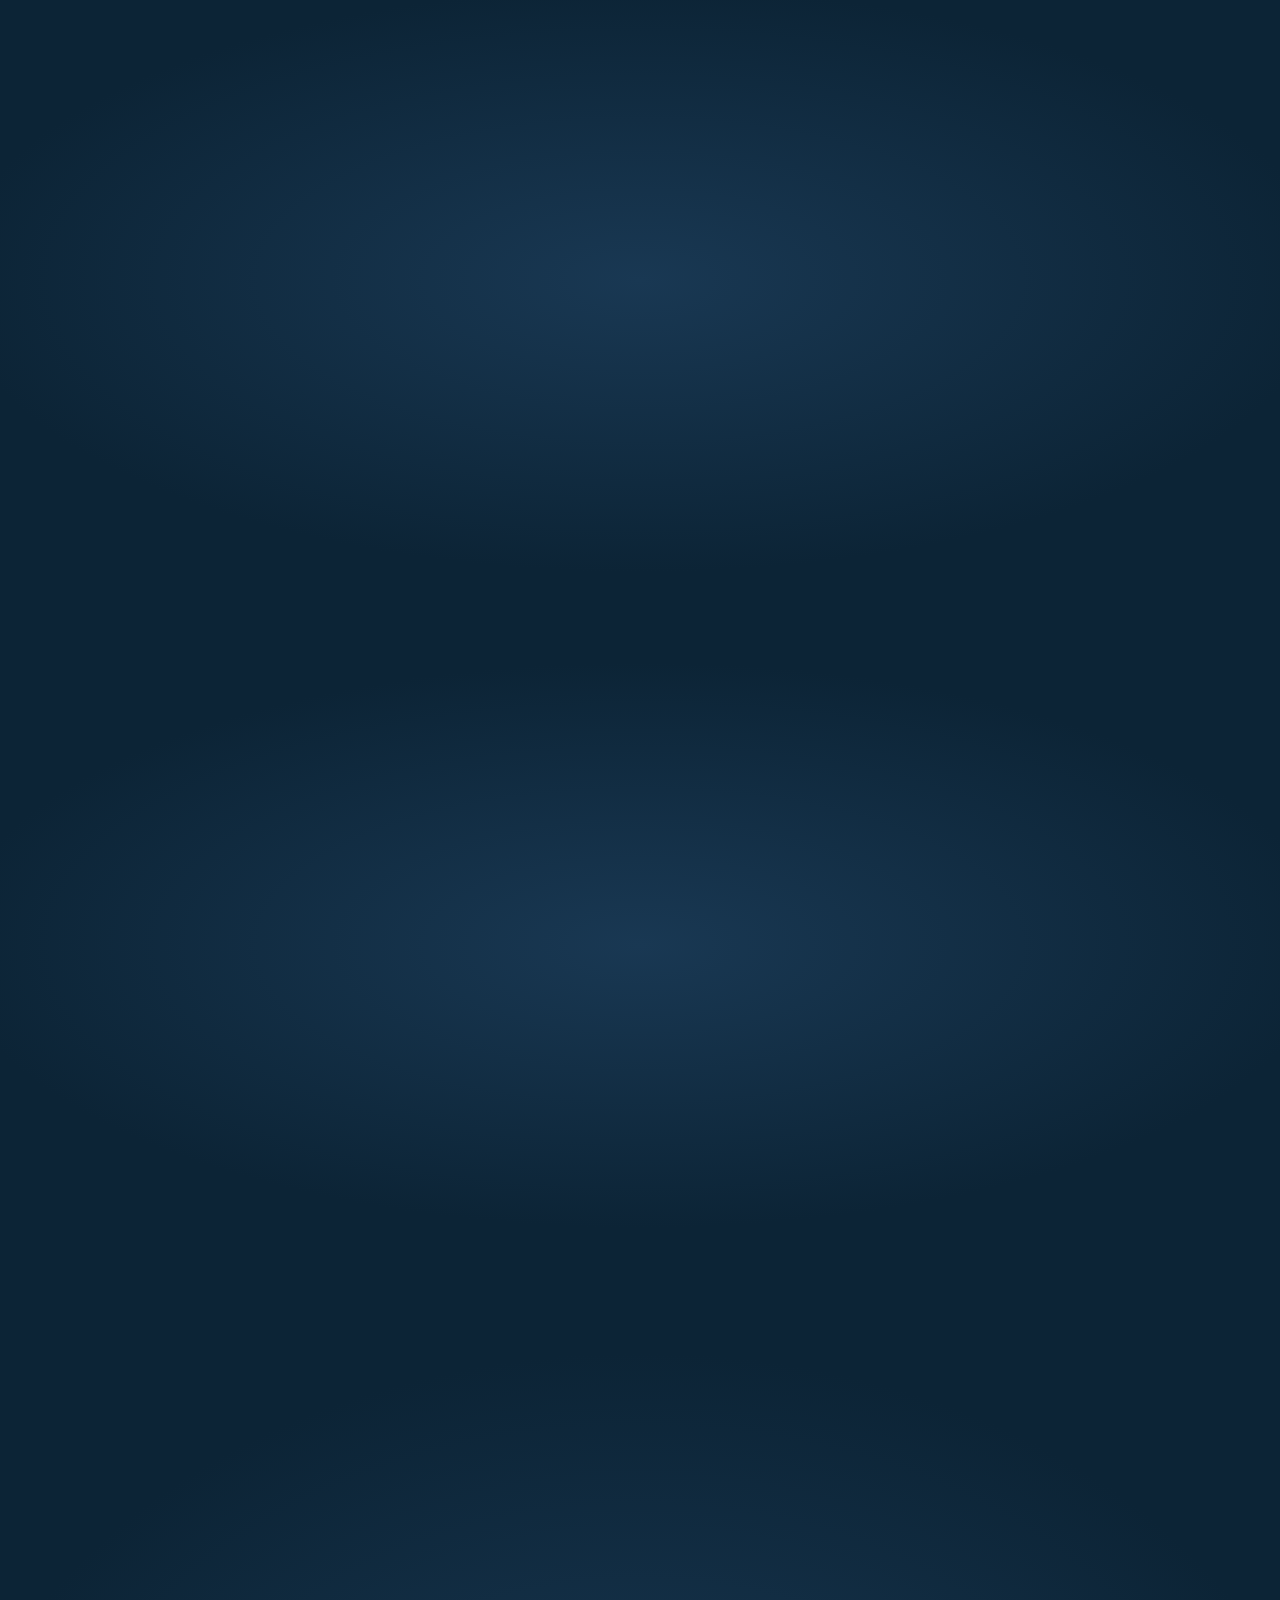
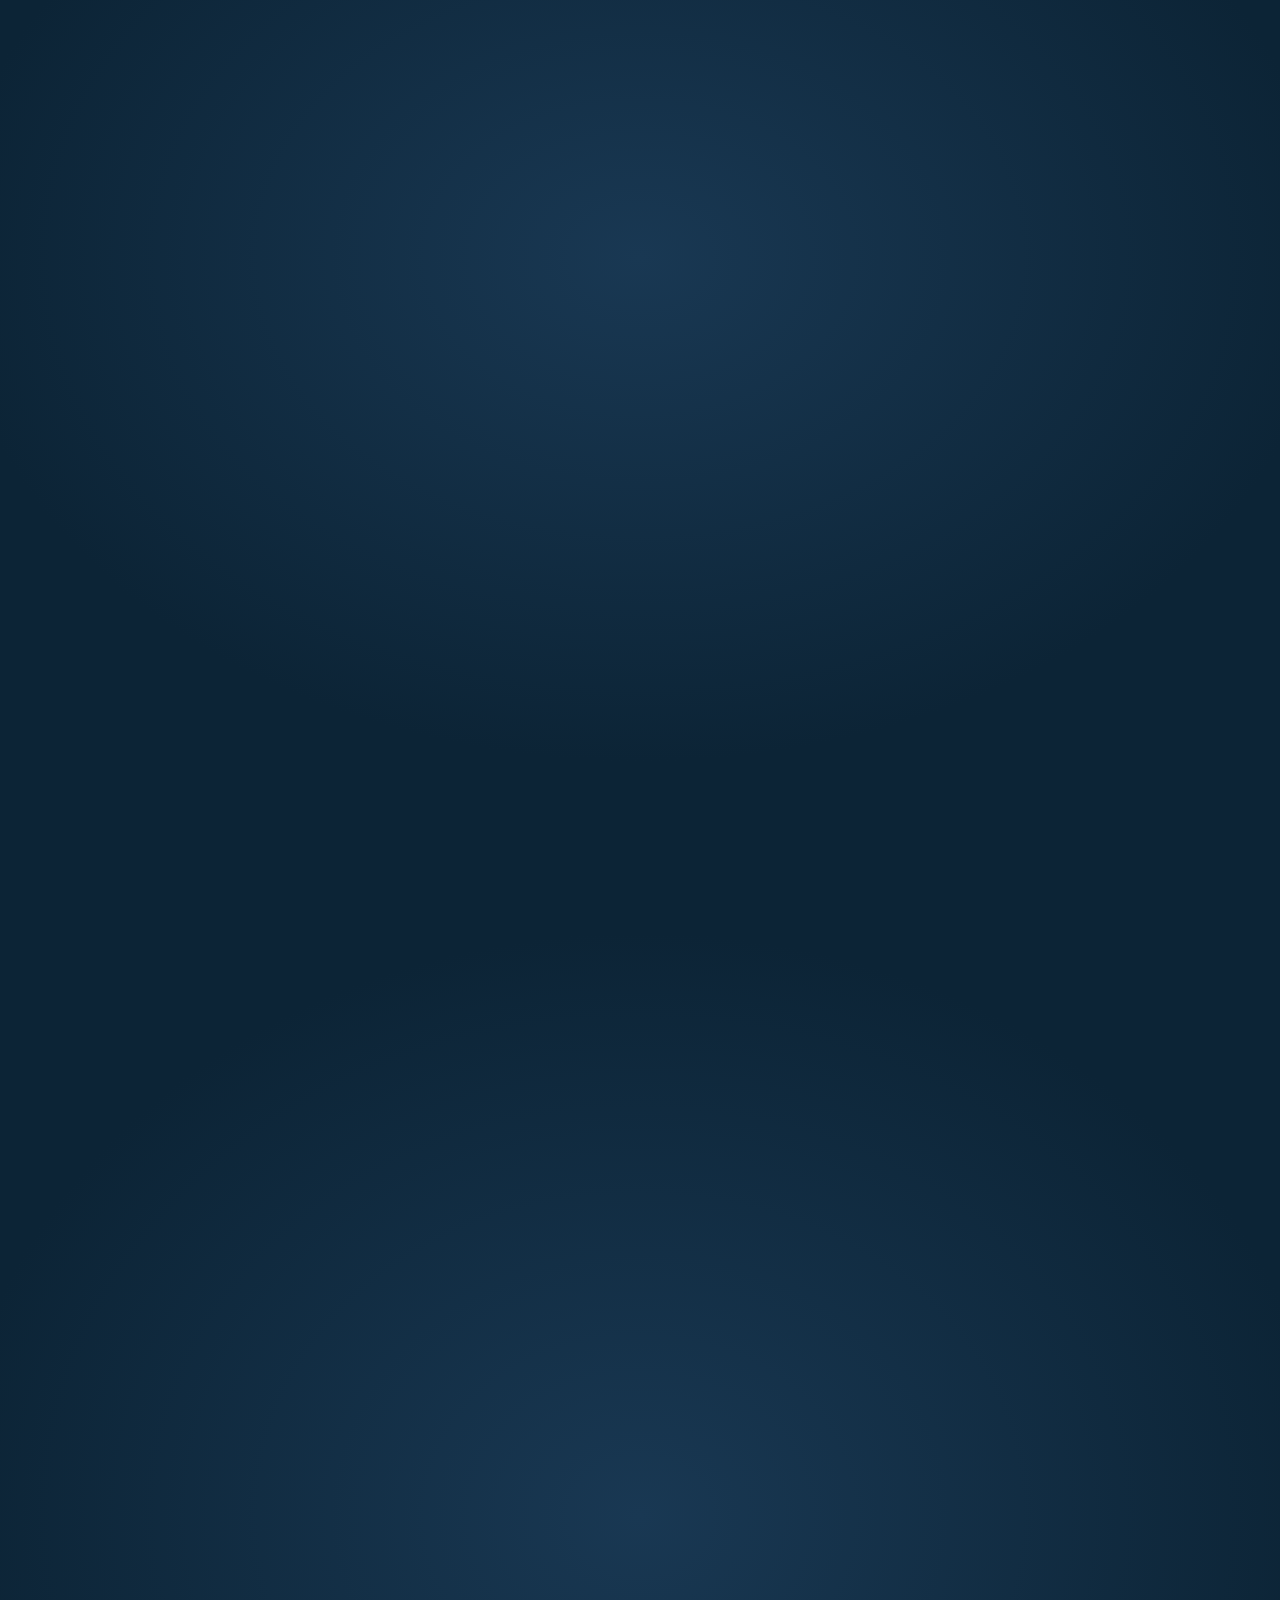
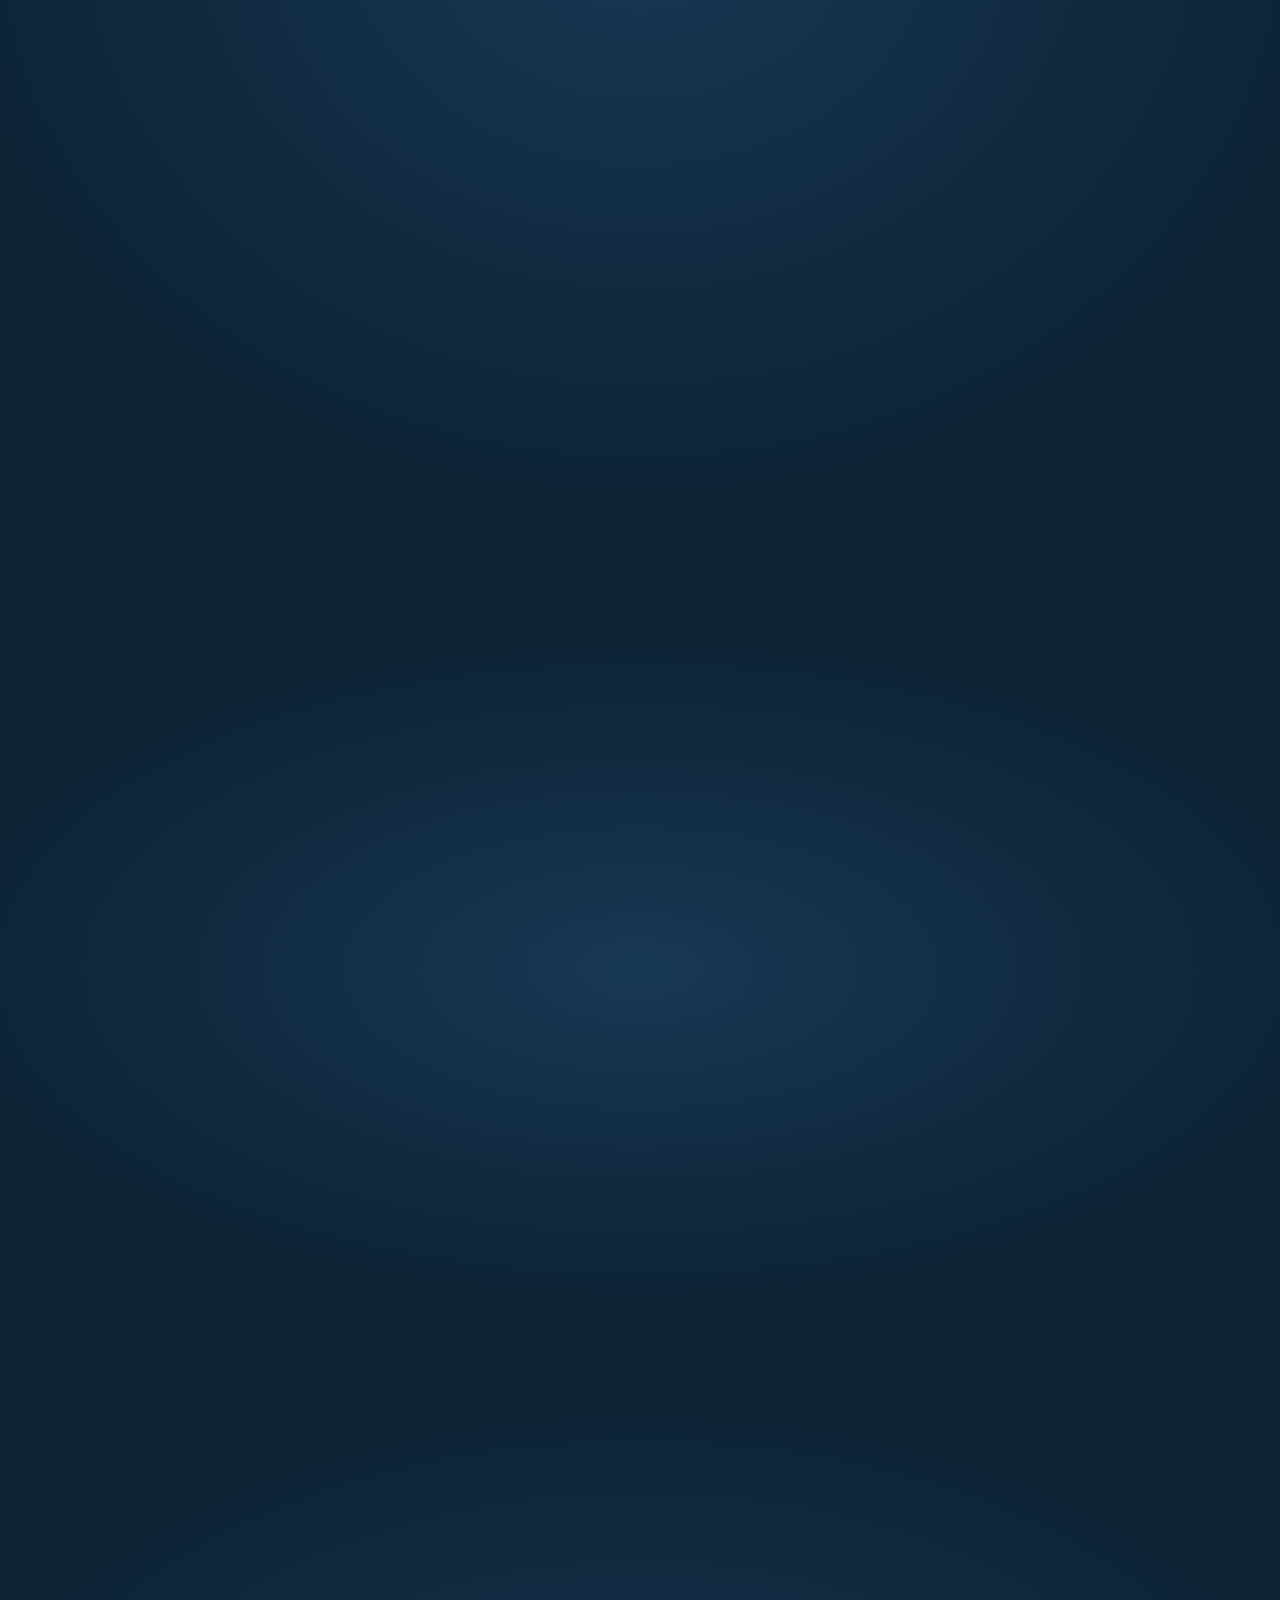
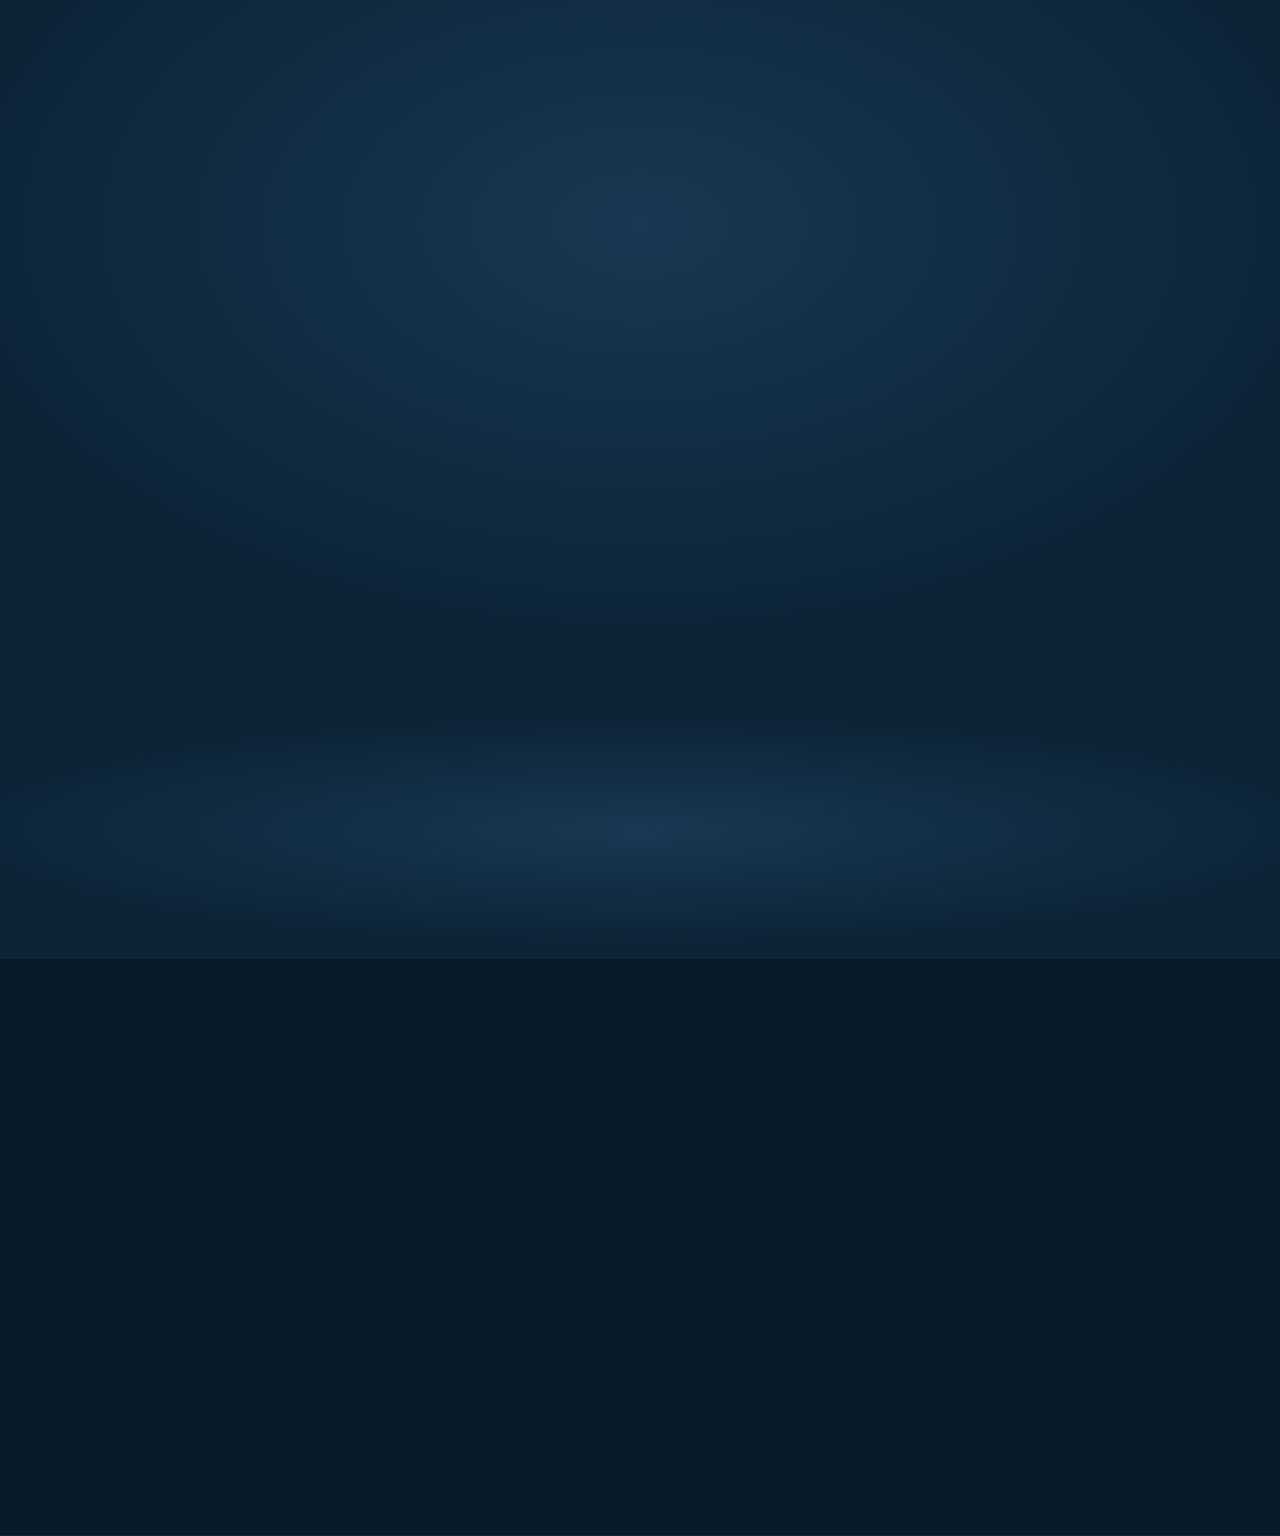
==== commit 1cfd92a2: "Refactor story section and styles; remove unused code and improve layout - Removed scroll-driven sto" ====
--- a/en/index.html
+++ b/en/index.html
@@ -240,26 +240,21 @@
 <div class="segment-content active" id="segment-individual"><div class="services-carousel reveal" data-carousel><div class="services-track" data-carousel-track tabindex="0" aria-label="Individual insurance solutions"><div class="service-card" data-client-type="individual" data-service="life-health"><div class="ring card-ring"><svg class="svc-svg draw" viewBox="0 0 48 48" fill="none" stroke="currentColor" stroke-width="1.5" stroke-linecap="round" stroke-linejoin="round" aria-hidden="true" focusable="false"><path d="M4 26 H13 L17 16 L23 36 L28 22 L31 26 H44"/><path class="acc" d="M24 6 V12 M21 9 H27"/></svg></div><h3>Medical Insurance</h3><p>Care for you and your family, without fine-print surprises.</p><a href="#quote" class="card-cta">Ask about this &rarr;</a></div><div class="service-card" data-client-type="individual" data-service="home"><div class="ring card-ring"><svg class="svc-svg draw" viewBox="0 0 48 48" fill="none" stroke="currentColor" stroke-width="1.5" stroke-linecap="round" stroke-linejoin="round" aria-hidden="true" focusable="false"><path d="M7 22 L24 8 L41 22"/><path d="M11 19 V40 H37 V19"/><path d="M20 40 V29 H28 V40"/><path class="acc" d="M31 15 V9 H35 V18"/></svg></div><h3>Home Insurance</h3><p>Your home and what&rsquo;s in it, protected against fire, theft and the unexpected.</p><a href="#quote" class="card-cta">Ask about this &rarr;</a></div><div class="service-card" data-client-type="individual" data-service="motor"><div class="ring card-ring"><svg class="svc-svg draw" viewBox="0 0 48 48" fill="none" stroke="currentColor" stroke-width="1.5" stroke-linecap="round" stroke-linejoin="round" aria-hidden="true" focusable="false"><path d="M5 31 V26 L10 25 L15 18 H31 L37 25 L43 26 V31 H40"/><path d="M5 31 H9 M19 31 H29"/><circle cx="14" cy="32" r="4.5"/><circle cx="34" cy="32" r="4.5"/><path class="acc" d="M17 24 H33"/></svg></div><h3>Motor Insurance</h3><p>Comprehensive or third-party &mdash; explained before you sign.</p><a href="#quote" class="card-cta">Ask about this &rarr;</a></div><div class="service-card" data-client-type="individual" data-service="personal-accident"><div class="ring card-ring"><svg class="svc-svg draw" viewBox="0 0 48 48" fill="none" stroke="currentColor" stroke-width="1.5" stroke-linecap="round" stroke-linejoin="round" aria-hidden="true" focusable="false"><circle cx="24" cy="9" r="4"/><path d="M24 13 V30 M24 30 L19 42 M24 30 L29 42 M24 18 L16 27"/><path d="M24 18 L30 24 L22 27"/><path class="acc" d="M20 15 L33 23 L21 29"/></svg></div><h3>Personal Accident</h3><p>Income and peace of mind if an accident stops you.</p><a href="#quote" class="card-cta">Ask about this &rarr;</a></div></div><div class="carousel-controls"><button type="button" class="carousel-arrow" data-carousel-prev aria-label="Previous service"><svg viewBox="0 0 24 24" fill="none" stroke="currentColor" stroke-width="1.5" stroke-linecap="round" stroke-linejoin="round" aria-hidden="true"><path d="M15 6l-6 6 6 6"/></svg></button><div class="carousel-dots" data-carousel-dots></div><button type="button" class="carousel-arrow" data-carousel-next aria-label="Next service"><svg viewBox="0 0 24 24" fill="none" stroke="currentColor" stroke-width="1.5" stroke-linecap="round" stroke-linejoin="round" aria-hidden="true"><path d="M9 6l6 6-6 6"/></svg></button></div></div></div>
 <div class="segment-content" id="segment-corporate"><div class="services-carousel reveal" data-carousel><div class="services-track" data-carousel-track tabindex="0" aria-label="Business insurance solutions"><div class="service-card" data-client-type="corporate" data-service="property"><div class="ring card-ring"><svg class="svc-svg draw" viewBox="0 0 48 48" fill="none" stroke="currentColor" stroke-width="1.5" stroke-linecap="round" stroke-linejoin="round" aria-hidden="true" focusable="false"><path d="M5 40 H43"/><path d="M7 40 V24 L15 29 V24 L23 29 V24 L31 29 V10 H37 V40"/><path d="M12 35 H16 M20 35 H24 M28 35 H32"/><path class="acc" d="M34 6 a2 2 0 0 1 4 0"/></svg></div><h3>Property Insurance</h3><p>Buildings, stock and equipment, covered for what they&rsquo;re really worth.</p><a href="#quote" class="card-cta">Ask about this &rarr;</a></div><div class="service-card" data-client-type="corporate" data-service="employee-benefits"><div class="ring card-ring"><svg class="svc-svg draw" viewBox="0 0 48 48" fill="none" stroke="currentColor" stroke-width="1.5" stroke-linecap="round" stroke-linejoin="round" aria-hidden="true" focusable="false"><circle cx="14" cy="17" r="3.5"/><circle cx="24" cy="13" r="4"/><circle cx="34" cy="17" r="3.5"/><path d="M7 34 a7 7 0 0 1 14 0 M16 31 a8 8 0 0 1 16 0 M27 34 a7 7 0 0 1 14 0"/><path class="acc" d="M8 40 H40"/></svg></div><h3>Employee Benefits</h3><p>Medical and life plans that help you keep good people.</p><a href="#quote" class="card-cta">Ask about this &rarr;</a></div><div class="service-card" data-client-type="corporate" data-service="marine-cargo"><div class="ring card-ring"><svg class="svc-svg draw" viewBox="0 0 48 48" fill="none" stroke="currentColor" stroke-width="1.5" stroke-linecap="round" stroke-linejoin="round" aria-hidden="true" focusable="false"><path d="M6 30 H42 L37 38 H11 Z"/><path d="M12 30 V24 H20 V30 M20 26 H28 V30"/><path d="M31 30 V19 H37 V30 M34 19 V14"/><path class="acc" d="M4 43 c4 -2 8 2 12 0 s8 2 12 0 s8 2 12 0"/></svg></div><h3>Marine &amp; Cargo</h3><p>Goods covered at every stage, from port to warehouse.</p><a href="#quote" class="card-cta">Ask about this &rarr;</a></div><div class="service-card" data-client-type="corporate" data-service="liability"><div class="ring card-ring"><svg class="svc-svg draw" viewBox="0 0 48 48" fill="none" stroke="currentColor" stroke-width="1.5" stroke-linecap="round" stroke-linejoin="round" aria-hidden="true" focusable="false"><path d="M24 8 V40 M16 40 H32 M10 14 H38"/><path d="M10 14 L5 26 M10 14 L15 26 M38 14 L33 26 M38 14 L43 26"/><path class="acc" d="M4 26 a6 3.5 0 0 0 12 0 Z M32 26 a6 3.5 0 0 0 12 0 Z"/></svg></div><h3>Liability</h3><p>Protection when a third party holds your business responsible.</p><a href="#quote" class="card-cta">Ask about this &rarr;</a></div><div class="service-card" data-client-type="corporate" data-service="cybersecurity"><div class="ring card-ring"><svg class="svc-svg draw" viewBox="0 0 48 48" fill="none" stroke="currentColor" stroke-width="1.5" stroke-linecap="round" stroke-linejoin="round" aria-hidden="true" focusable="false"><rect x="12" y="22" width="24" height="18" rx="3"/><path d="M17 22 V16 a7 7 0 0 1 14 0 V22"/><path class="acc" d="M24 29 V34"/><circle class="acc" cx="24" cy="28" r="2"/></svg></div><h3>Cyber Insurance</h3><p>Cover for data breaches, ransomware and the cost of recovery.</p><a href="#quote" class="card-cta">Ask about this &rarr;</a></div></div><div class="carousel-controls"><button type="button" class="carousel-arrow" data-carousel-prev aria-label="Previous service"><svg viewBox="0 0 24 24" fill="none" stroke="currentColor" stroke-width="1.5" stroke-linecap="round" stroke-linejoin="round" aria-hidden="true"><path d="M15 6l-6 6 6 6"/></svg></button><div class="carousel-dots" data-carousel-dots></div><button type="button" class="carousel-arrow" data-carousel-next aria-label="Next service"><svg viewBox="0 0 24 24" fill="none" stroke="currentColor" stroke-width="1.5" stroke-linecap="round" stroke-linejoin="round" aria-hidden="true"><path d="M9 6l6 6-6 6"/></svg></button></div></div></div>
 </div></section>
-<section class="section story" id="story" data-accent="teal" data-beat="1"><div class="story-stage"><div class="container">
-<div class="sec-label reveal"><span class="sec-label__text">One claim, two endings</span><span class="sec-label__rule" aria-hidden="true"></span><span class="sec-label__num">03</span></div><div class="section-head  reveal"><h2 class="headline">Same hospital. Same bill.<br><em>The difference is the policy.</em></h2></div>
-<div class="story-split"><div class="story-side story-side--without"><span class="pill">Without a broker</span><div class="story-frames"><figure class="story-frame" data-frame="1"><svg class="story-svg draw" viewBox="0 0 320 260" fill="none" stroke="currentColor" stroke-width="1.5" stroke-linecap="round" stroke-linejoin="round" aria-hidden="true" focusable="false"><path d="M16 220 H304"/><g transform="translate(96 220) scale(1.0 1.0)" stroke-width="1.5"><circle cx="0" cy="-54" r="6"/><path d="M0 -48 V-22"/><path d="M-8 -26 L0 -42 L15 -30"/><path d="M0 -22 L-6 0 M0 -22 L6 0"/></g><path d="M118 172 H222 M128 172 V220 M212 172 V220"/><path d="M146 170 V112 H194 V170"/><path d="M154 124 H186 M154 134 H186 M154 144 H186 M154 154 H176"/><path d="M108 200 L120 186" class="acc"/><path class="dash" d="M150 62 c0 -14 22 -14 22 0 c0 9 -11 9 -11 20" stroke-dasharray="2 5"/><circle class="dash" cx="161" cy="94" r="1.8"/></svg><figcaption class="story-cap">Signed in a hurry. Never really read.</figcaption></figure><figure class="story-frame" data-frame="2"><svg class="story-svg draw" viewBox="0 0 320 260" fill="none" stroke="currentColor" stroke-width="1.5" stroke-linecap="round" stroke-linejoin="round" aria-hidden="true" focusable="false"><path d="M16 220 H304"/><g transform="translate(110 220) scale(1.0 1.0)" stroke-width="1.5"><circle cx="0" cy="-54" r="6"/><path d="M0 -48 V-22"/><path d="M-8 -28 L0 -42 L9 -30"/><path d="M0 -22 L-9 0 M0 -22 L8 0"/></g><path d="M168 220 V92 H292 V220"/><path d="M160 92 H300"/><path d="M212 220 V156 H248 V220 M230 156 V220"/><rect x="182" y="112" width="18" height="18"/><rect x="260" y="112" width="18" height="18"/><path class="acc" d="M222 116 H238 M230 108 V124"/><path class="dash" d="M70 214 H90" stroke-dasharray="2 6"/></svg><figcaption class="story-cap">A sudden hospital visit.</figcaption></figure><figure class="story-frame" data-frame="3"><svg class="story-svg draw" viewBox="0 0 320 260" fill="none" stroke="currentColor" stroke-width="1.5" stroke-linecap="round" stroke-linejoin="round" aria-hidden="true" focusable="false"><path d="M16 220 H304"/><g transform="translate(78 220) scale(1.0 1.0)" stroke-width="1.5"><circle cx="0" cy="-54" r="6"/><path d="M0 -48 V-22"/><path d="M-9 -26 L0 -42 L12 -36"/><path d="M0 -22 L-6 0 M0 -22 L6 0"/></g><path d="M90 182 H106 V220 H210 l-5 6 l-5 -6 l-5 6 l-5 -6 l-5 6 l-5 -6"/><path d="M94 190 H102 M94 198 H102 M94 206 H102 M124 214 H140 M150 214 H168"/><path d="M130 36 H280 a10 10 0 0 1 10 10 V90 a10 10 0 0 1 -10 10 H148 l-12 12 v-12 H130 a10 10 0 0 1 -10 -10 V46 a10 10 0 0 1 10 -10 Z"/><path d="M140 58 H270 M140 76 H230"/></svg><figcaption class="story-cap">&ldquo;This isn&rsquo;t covered under your plan.&rdquo;</figcaption></figure><figure class="story-frame" data-frame="4"><svg class="story-svg draw" viewBox="0 0 320 260" fill="none" stroke="currentColor" stroke-width="1.5" stroke-linecap="round" stroke-linejoin="round" aria-hidden="true" focusable="false"><path d="M16 220 H304"/><g transform="translate(92 220) scale(1.0 1.0)" stroke-width="1.5"><circle cx="0" cy="-54" r="6"/><path d="M0 -48 V-22"/><path d="M-6 -57 L-12 -46 L0 -42 L12 -46 L6 -57"/><path d="M0 -22 L-6 0 M0 -22 L6 0"/></g><path class="dash" d="M70 150 l-6 -8 M114 150 l6 -8 M92 140 V130" stroke-dasharray="2 4"/><g class="stamp" transform="rotate(-8 222 120)"><rect class="ember" x="136" y="98" width="172" height="44" rx="5"/><rect class="ember" x="141" y="103" width="162" height="34" rx="3" stroke-width="1"/><text x="222" y="125" text-anchor="middle">Partially covered</text></g></svg><figcaption class="story-cap">Partially covered. The rest is on you.</figcaption></figure></div></div><span class="story-rule" aria-hidden="true"></span><div class="story-side story-side--with"><span class="pill">With Optimum Performance</span><div class="story-frames"><figure class="story-frame" data-frame="1"><svg class="story-svg draw" viewBox="0 0 320 260" fill="none" stroke="currentColor" stroke-width="1.5" stroke-linecap="round" stroke-linejoin="round" aria-hidden="true" focusable="false"><path d="M16 220 H304"/><g transform="translate(78 220) scale(1.0 1.0)" stroke-width="1.5"><circle cx="0" cy="-54" r="6"/><path d="M0 -48 V-22"/><path d="M-8 -26 L0 -42 L15 -30"/><path d="M0 -22 L-6 0 M0 -22 L6 0"/></g><g transform="translate(252 220) scale(-1.0 1.0)" stroke-width="1.5"><circle cx="0" cy="-54" r="6"/><path d="M0 -48 V-22"/><path d="M-8 -26 L0 -42 L17 -40"/><path d="M0 -22 L-6 0 M0 -22 L6 0"/></g><path d="M104 172 H222 M114 172 V220 M212 172 V220"/><path d="M140 170 V112 H188 V170"/><path d="M148 126 H170 M148 140 H170 M148 154 H170"/><path class="acc" d="M174 125 l3 3 l6 -6 M174 139 l3 3 l6 -6 M174 153 l3 3 l6 -6"/></svg><figcaption class="story-cap">Every line explained before signing.</figcaption></figure><figure class="story-frame" data-frame="2"><svg class="story-svg draw" viewBox="0 0 320 260" fill="none" stroke="currentColor" stroke-width="1.5" stroke-linecap="round" stroke-linejoin="round" aria-hidden="true" focusable="false"><path d="M16 220 H304"/><g transform="translate(110 220) scale(1.0 1.0)" stroke-width="1.5"><circle cx="0" cy="-54" r="6"/><path d="M0 -48 V-22"/><path d="M-8 -28 L0 -42 L9 -30"/><path d="M0 -22 L-9 0 M0 -22 L8 0"/></g><path d="M168 220 V92 H292 V220"/><path d="M160 92 H300"/><path d="M212 220 V156 H248 V220 M230 156 V220"/><rect x="182" y="112" width="18" height="18"/><rect x="260" y="112" width="18" height="18"/><path class="acc" d="M222 116 H238 M230 108 V124"/><path class="dash" d="M70 214 H90" stroke-dasharray="2 6"/></svg><figcaption class="story-cap">The same hospital visit.</figcaption></figure><figure class="story-frame" data-frame="3"><svg class="story-svg draw" viewBox="0 0 320 260" fill="none" stroke="currentColor" stroke-width="1.5" stroke-linecap="round" stroke-linejoin="round" aria-hidden="true" focusable="false"><path d="M16 220 H304"/><g transform="translate(78 220) scale(1.0 1.0)" stroke-width="1.5"><circle cx="0" cy="-54" r="6"/><path d="M0 -48 V-22"/><path d="M-9 -26 L0 -42 L9 -38 L6 -52"/><rect x="4" y="-58" width="4" height="8" rx="1"/><path d="M0 -22 L-6 0 M0 -22 L6 0"/></g><path d="M130 36 H280 a10 10 0 0 1 10 10 V90 a10 10 0 0 1 -10 10 H148 l-12 12 v-12 H130 a10 10 0 0 1 -10 -10 V46 a10 10 0 0 1 10 -10 Z"/><circle class="acc" cx="150" cy="68" r="12"/><path class="acc" d="M144 68 l4 4 l8 -8"/><path d="M174 60 H270 M174 76 H240"/><path class="acc dash" d="M96 150 c10 -8 16 -24 22 -40" stroke-dasharray="2 5"/></svg><figcaption class="story-cap">&ldquo;We&rsquo;ve already contacted the insurer &mdash; you&rsquo;re covered.&rdquo;</figcaption></figure><figure class="story-frame" data-frame="4"><svg class="story-svg draw" viewBox="0 0 320 260" fill="none" stroke="currentColor" stroke-width="1.5" stroke-linecap="round" stroke-linejoin="round" aria-hidden="true" focusable="false"><path d="M16 220 H304"/><g transform="translate(80 220) scale(1.0 1.0)" stroke-width="1.5"><circle cx="0" cy="-54" r="6"/><path d="M0 -48 V-22"/><path d="M-7 -24 L0 -42 L7 -24"/><path d="M0 -22 L-6 0 M0 -22 L6 0"/></g><circle class="acc" cx="166" cy="96" r="9"/><path class="acc" d="M161 96 l3.5 3.5 l6.5 -6.5"/><path d="M186 96 H272"/><circle class="acc" cx="166" cy="132" r="9"/><path class="acc" d="M161 132 l3.5 3.5 l6.5 -6.5"/><path d="M186 132 H256"/><circle class="acc" cx="166" cy="168" r="9"/><path class="acc" d="M161 168 l3.5 3.5 l6.5 -6.5"/><path d="M186 168 H264"/></svg><figcaption class="story-cap">Approved, paid directly, followed up.</figcaption></figure></div></div></div>
-<div class="story-close"><h3 class="headline headline--sm">Know what you&rsquo;re covered for &mdash;<br><em>before you need it.</em></h3><a href="#quote" class="btn btn-primary btn-lg">Review my policy</a></div>
-</div></div></section>
 <section class="section" id="how-we-work" data-accent="teal"><div class="container">
-<div class="sec-label reveal"><span class="sec-label__text">How we work</span><span class="sec-label__rule" aria-hidden="true"></span><span class="sec-label__num">04</span></div><div class="section-head  reveal"><h2 class="headline">Four steps.<br><em>One person you can call.</em></h2></div>
+<div class="sec-label reveal"><span class="sec-label__text">How we work</span><span class="sec-label__rule" aria-hidden="true"></span><span class="sec-label__num">03</span></div><div class="section-head  reveal"><h2 class="headline">Four steps.<br><em>One person you can call.</em></h2></div>
 <div class="stairs reveal"><svg class="stairs-svg draw mirror-rtl" viewBox="0 0 560 300" fill="none" stroke="currentColor" stroke-width="1.5" stroke-linecap="round" stroke-linejoin="round" aria-hidden="true" focusable="false"><path d="M16 272 H140 V212 H264 V152 H388 V92 H544"/><path class="dash" d="M16 286 H544" stroke-dasharray="2 8"/><path class="acc dash" d="M78 262 Q140 200 202 202 Q264 140 326 142 Q388 80 456 80" stroke-dasharray="2 7"/><circle class="acc-fill" cx="78" cy="272" r="4"/><circle class="acc-fill" cx="202" cy="212" r="4"/><circle class="acc-fill" cx="326" cy="152" r="4"/><circle class="acc-fill" cx="466" cy="92" r="4"/><g transform="translate(500 92) scale(1.0 1.0)" stroke-width="1.5"><circle cx="0" cy="-54" r="6"/><path d="M0 -48 V-22"/><path d="M-7 -24 L0 -42 L7 -24"/><path d="M0 -22 L-6 0 M0 -22 L6 0"/></g></svg></div>
 <ol class="steps"><li class="step reveal stagger"><span class="ring step-num">01</span><h3>Understand</h3><p>We listen first and map what you actually need.</p></li><li class="step reveal stagger"><span class="ring step-num">02</span><h3>Compare &amp; negotiate</h3><p>Several insurers, side by side, on your terms.</p></li><li class="step reveal stagger"><span class="ring step-num">03</span><h3>Place</h3><p>You approve; we handle the paperwork.</p></li><li class="step reveal stagger"><span class="ring step-num">04</span><h3>Stay with you</h3><p>Renewals, changes and claims, all year.</p></li></ol>
 <div class="section-cta reveal"><a href="#quote" class="btn btn-primary btn-lg">Ready? Request a quote</a></div>
 </div></section>
 <section class="section" id="why-us" data-accent="gold">
 <img src="../static/OP_light_emblem.svg" alt="" class="shield-mark" aria-hidden="true" loading="lazy">
-<div class="container"><div class="sec-label reveal"><span class="sec-label__text">Why a broker</span><span class="sec-label__rule" aria-hidden="true"></span><span class="sec-label__num">05</span></div>
+<div class="container"><div class="sec-label reveal"><span class="sec-label__text">Why a broker</span><span class="sec-label__rule" aria-hidden="true"></span><span class="sec-label__num">04</span></div>
 <div class="why-grid"><div class="why-art reveal"><svg class="walk-svg draw mirror-rtl" viewBox="0 0 360 260" fill="none" stroke="currentColor" stroke-width="1.5" stroke-linecap="round" stroke-linejoin="round" aria-hidden="true" focusable="false"><path d="M24 220 H336"/><path class="dash" d="M60 236 H300" stroke-dasharray="2 8"/><g transform="translate(150 220) scale(1.15 1.15)" stroke-width="1.3"><circle cx="0" cy="-54" r="6"/><path d="M0 -48 V-22"/><path d="M-9 -30 L0 -42 L10 -31"/><path d="M0 -22 L-11 0 M0 -22 L10 -1"/></g><g transform="translate(214 220) scale(1.15 1.15)" stroke-width="1.3"><circle cx="0" cy="-54" r="6"/><path d="M0 -48 V-22"/><path d="M-9 -30 L0 -42 L10 -31"/><path d="M0 -22 L-11 0 M0 -22 L10 -1"/></g><rect x="226" y="176" width="16" height="12" rx="2"/><circle class="acc-fill" cx="182" cy="187" r="3.5"/><path class="acc dash" d="M70 120 C 120 40, 250 40, 300 120" stroke-dasharray="2 7"/></svg></div>
 <div class="why-copy"><div class="section-head reveal"><h2 class="headline">We work for you,<br><em>not for one insurer.</em></h2><span class="accent-dash" aria-hidden="true"></span><p class="lede">An insurer sells its own products. We sit on your side of the table and compare the market for you.</p></div>
 <ul class="values"><li class="reveal stagger"><h3>Independent advice</h3><p>Your needs first, then the price.</p></li><li class="reveal stagger"><h3>Integrity</h3><p>What&rsquo;s covered and what isn&rsquo;t, said clearly.</p></li><li class="reveal stagger"><h3>A partner, not a vendor</h3><p>One dedicated broker, all year round.</p></li></ul></div></div>
 </div></section>
-<section class="section" id="stats" data-accent="gold"><div class="container"><div class="sec-label reveal"><span class="sec-label__text">In numbers</span><span class="sec-label__rule" aria-hidden="true"></span><span class="sec-label__num">06</span></div><div class="section-head section-head--center reveal"><h2 class="headline">Twenty-five years.<br><em>The same promise.</em></h2></div><div class="stats-grid"><div class="stat-item reveal stagger"><span class="stat-figure"><span class="stat-number" data-count="25">0</span><span class="stat-suffix">+</span></span><span class="stat-label">Years of experience</span></div><div class="stat-item reveal stagger"><span class="stat-figure"><span class="stat-number" data-count="200">0</span><span class="stat-suffix">+</span></span><span class="stat-label">Policies placed</span></div><div class="stat-item reveal stagger"><span class="stat-figure"><span class="stat-number" data-count="15">0</span><span class="stat-suffix">+</span></span><span class="stat-label">Insurance partners</span></div><div class="stat-item reveal stagger"><span class="stat-figure"><span class="stat-number" data-count="98">0</span><span class="stat-suffix">%</span></span><span class="stat-label">Claims success rate</span></div></div></div></section>
-<section class="section" id="partners" data-accent="teal"><div class="container"><div class="sec-label reveal"><span class="sec-label__text">Our insurers</span><span class="sec-label__rule" aria-hidden="true"></span><span class="sec-label__num">07</span></div><div class="section-head  reveal"><h2 class="headline">We compare the market&rsquo;s best,<br><em>so you don&rsquo;t have to.</em></h2><span class="accent-dash" aria-hidden="true"></span><p class="lede">Negotiating on your behalf with 15+ local and global insurers.</p></div></div><div class="logo-marquee reveal">
+<section class="section" id="stats" data-accent="gold"><div class="container"><div class="sec-label reveal"><span class="sec-label__text">In numbers</span><span class="sec-label__rule" aria-hidden="true"></span><span class="sec-label__num">05</span></div><div class="section-head section-head--center reveal"><h2 class="headline">Twenty-five years.<br><em>The same promise.</em></h2></div><div class="stats-grid"><div class="stat-item reveal stagger"><span class="stat-figure"><span class="stat-number" data-count="25">0</span><span class="stat-suffix">+</span></span><span class="stat-label">Years of experience</span></div><div class="stat-item reveal stagger"><span class="stat-figure"><span class="stat-number" data-count="200">0</span><span class="stat-suffix">+</span></span><span class="stat-label">Policies placed</span></div><div class="stat-item reveal stagger"><span class="stat-figure"><span class="stat-number" data-count="15">0</span><span class="stat-suffix">+</span></span><span class="stat-label">Insurance partners</span></div><div class="stat-item reveal stagger"><span class="stat-figure"><span class="stat-number" data-count="98">0</span><span class="stat-suffix">%</span></span><span class="stat-label">Claims success rate</span></div></div></div></section>
+<section class="section" id="partners" data-accent="teal"><div class="container"><div class="sec-label reveal"><span class="sec-label__text">Our insurers</span><span class="sec-label__rule" aria-hidden="true"></span><span class="sec-label__num">06</span></div><div class="section-head  reveal"><h2 class="headline">We compare the market&rsquo;s best,<br><em>so you don&rsquo;t have to.</em></h2><span class="accent-dash" aria-hidden="true"></span><p class="lede">Negotiating on your behalf with 15+ local and global insurers.</p></div></div><div class="logo-marquee reveal">
             <div class="logo-marquee-track">
                 <div class="logo-marquee-group">
                     <div class="logo-cell"><img src="../static/partners/allianz.webp" alt="Allianz" loading="lazy" decoding="async"></div>
@@ -288,13 +283,13 @@
             </div>
         </div></section>
 <section class="section" id="testimonials" data-accent="gold"><div class="container">
-<div class="sec-label reveal"><span class="sec-label__text">In their words</span><span class="sec-label__rule" aria-hidden="true"></span><span class="sec-label__num">08</span></div><div class="section-head  reveal"><h2 class="headline">Trusted by the people<br><em>we protect.</em></h2></div>
+<div class="sec-label reveal"><span class="sec-label__text">In their words</span><span class="sec-label__rule" aria-hidden="true"></span><span class="sec-label__num">07</span></div><div class="section-head  reveal"><h2 class="headline">Trusted by the people<br><em>we protect.</em></h2></div>
 <div class="testimonial-carousel reveal" data-carousel><div class="testimonial-track" data-carousel-track tabindex="0" aria-label="Client testimonials"><div class="testimonial-card"><span class="t-mark" aria-hidden="true">&ldquo;</span><blockquote class="testimonial-quote">We sincerely appreciate your professionalism, continuous support, and attention to detail. Your prompt responsiveness and commitment to excellence have strengthened our trust and built a valued professional relationship.</blockquote><div class="testimonial-author"><span class="testimonial-logo bubble"><img src="../static/clients/tesppas.webp" alt="Tesppas" loading="lazy"></span><div class="testimonial-info"><span class="testimonial-name">Ashraf Shaaban Ali</span><span class="testimonial-role">Director of Transportation and Logistics, All Foods Tesppas</span></div></div></div><div class="testimonial-card"><span class="t-mark" aria-hidden="true">&ldquo;</span><blockquote class="testimonial-quote">As part of the company's commitment to employee health and safety, a Medical Day was organized in collaboration with Optimum Medical Services. Professional medical examinations and consultations were provided, contributing to greater health awareness and promoting a culture of preventive healthcare in the workplace.</blockquote><div class="testimonial-author"><span class="testimonial-logo bubble"><img src="../static/clients/ro.webp" alt="RO" loading="lazy"></span><div class="testimonial-info"><span class="testimonial-name">Khalil Ibrahim Khalil</span><span class="testimonial-role">Human Resources Director, RO</span></div></div></div><div class="testimonial-card"><span class="t-mark" aria-hidden="true">&ldquo;</span><blockquote class="testimonial-quote">On behalf of Phaga Industries, we would like to express our sincere appreciation for your outstanding efforts, exceptional service, and seamless procedures. Your cooperation and dedication in overcoming challenges throughout the burglary and fire insurance process have been greatly valued.</blockquote><div class="testimonial-author"><span class="testimonial-logo bubble"><img src="../static/clients/phaga.webp" alt="Phaga Industries" loading="lazy"></span><div class="testimonial-info"><span class="testimonial-name">Financial Management</span><span class="testimonial-role">Phaga Industries</span></div></div></div><div class="testimonial-card"><span class="t-mark" aria-hidden="true">&ldquo;</span><blockquote class="testimonial-quote">We extend our sincere appreciation to Optimum for the commitment and professionalism demonstrated throughout every stage of our collaboration. Your accuracy and professional approach contributed significantly to completing our work efficiently and to the highest standards. We truly value this partnership and look forward to continuing our successful collaboration.</blockquote><div class="testimonial-author"><span class="testimonial-logo bubble"><img src="../static/clients/entrag.webp" alt="ENTRAG" loading="lazy"></span><div class="testimonial-info"><span class="testimonial-name">Engineering &amp; Trading Group – ENTRAG</span></div></div></div><div class="testimonial-card"><span class="t-mark" aria-hidden="true">&ldquo;</span><blockquote class="testimonial-quote">I would like to express my sincere gratitude to you and the respected Optimum Brokerage team for your continuous support, proactive problem-solving, and dedicated follow-up.</blockquote><div class="testimonial-author"><span class="testimonial-logo bubble"><img src="../static/clients/saom.webp" alt="Client" loading="lazy"></span><div class="testimonial-info"><span class="testimonial-name">Hesham El-Sakhawy</span><span class="testimonial-role">Deputy General Manager &amp; Administrative Manager</span></div></div></div></div><div class="carousel-controls"><button type="button" class="carousel-arrow" data-carousel-prev aria-label="Previous testimonial"><svg viewBox="0 0 24 24" fill="none" stroke="currentColor" stroke-width="1.5" stroke-linecap="round" stroke-linejoin="round" aria-hidden="true"><path d="M15 6l-6 6 6 6"/></svg></button><div class="carousel-dots" data-carousel-dots></div><button type="button" class="carousel-arrow" data-carousel-next aria-label="Next testimonial"><svg viewBox="0 0 24 24" fill="none" stroke="currentColor" stroke-width="1.5" stroke-linecap="round" stroke-linejoin="round" aria-hidden="true"><path d="M9 6l6 6-6 6"/></svg></button></div></div>
 <div class="section-cta reveal"><a href="#quote" class="btn btn-outline btn-lg">Join 200+ businesses we protect</a></div>
 </div></section>
 <section class="section" id="quote" data-accent="teal">
 <img src="../static/OP_light_emblem.svg" alt="" class="shield-mark" aria-hidden="true" loading="lazy">
-<div class="container"><div class="sec-label reveal"><span class="sec-label__text">Start here</span><span class="sec-label__rule" aria-hidden="true"></span><span class="sec-label__num">09</span></div>
+<div class="container"><div class="sec-label reveal"><span class="sec-label__text">Start here</span><span class="sec-label__rule" aria-hidden="true"></span><span class="sec-label__num">08</span></div>
 <div class="quote-head"><div class="section-head reveal"><h2 class="headline">Tell us what you need.<br><em>We&rsquo;ll find what fits.</em></h2><span class="accent-dash" aria-hidden="true"></span><p class="lede">We&rsquo;ll reply within 24 hours &mdash; free, with no obligation.</p></div>
 <div class="quote-art reveal"><svg class="table-svg draw mirror-rtl" viewBox="0 0 360 240" fill="none" stroke="currentColor" stroke-width="1.5" stroke-linecap="round" stroke-linejoin="round" aria-hidden="true" focusable="false"><path d="M30 220 H330"/><path d="M116 168 H244 M128 168 V220 M232 168 V220"/><g transform="translate(84 0) scale(1 1)"><path d="M-14 190 H6 M-14 190 V148 M-12 190 V220 M4 190 V220"/><circle cx="-2" cy="132" r="6"/><path d="M-2 138 L-4 188 L16 188 L18 220"/><path d="M-2 150 L14 164 L28 168"/></g><g transform="translate(276 0) scale(-1 1)"><path d="M-14 190 H6 M-14 190 V148 M-12 190 V220 M4 190 V220"/><circle cx="-2" cy="132" r="6"/><path d="M-2 138 L-4 188 L16 188 L18 220"/><path d="M-2 150 L14 164 L28 168"/></g><path d="M166 166 L176 158 H202 L192 166 Z"/><path class="dash" d="M146 158 H158 M150 150 H160" stroke-dasharray="2 4"/><circle class="acc" cx="190" cy="132" r="9"/><path class="acc" d="M185 132 l3.5 3.5 l6.5 -6.5"/></svg></div></div>
 <div class="quote-panel reveal"><div class="form-grid">
@@ -388,7 +383,7 @@
                 <p>We've received your request and will get back to you within 24 hours.</p>
             </div></div>
 </div></section>
-<section class="section" id="trusted" data-accent="gold"><div class="container"><div class="sec-label reveal"><span class="sec-label__text">Our clients</span><span class="sec-label__rule" aria-hidden="true"></span><span class="sec-label__num">10</span></div><div class="section-head  reveal"><h2 class="headline">Businesses that chose<br><em>to be sure.</em></h2><span class="accent-dash" aria-hidden="true"></span><p class="lede">Partnering with organisations across Egypt.</p></div></div><div class="logo-marquee logo-marquee--clients reveal">
+<section class="section" id="trusted" data-accent="gold"><div class="container"><div class="sec-label reveal"><span class="sec-label__text">Our clients</span><span class="sec-label__rule" aria-hidden="true"></span><span class="sec-label__num">09</span></div><div class="section-head  reveal"><h2 class="headline">Businesses that chose<br><em>to be sure.</em></h2><span class="accent-dash" aria-hidden="true"></span><p class="lede">Partnering with organisations across Egypt.</p></div></div><div class="logo-marquee logo-marquee--clients reveal">
             <div class="logo-marquee-track">
                 <div class="logo-marquee-group">
                     <div class="logo-cell"><img src="../static/clients/abdeldaim.webp" alt="Abdeldaim" loading="lazy" decoding="async"></div>
@@ -461,18 +456,14 @@
             </div>
         </div></section>
 <section class="section" id="faq" data-accent="teal"><div class="container">
-<div class="sec-label reveal"><span class="sec-label__text">Questions</span><span class="sec-label__rule" aria-hidden="true"></span><span class="sec-label__num">11</span></div><div class="faq-head"><div class="section-head reveal"><h2 class="headline">Good questions.<br><em>Straight answers.</em></h2></div><div class="faq-art reveal"><svg class="faq-svg draw" viewBox="0 0 120 120" fill="none" stroke="currentColor" stroke-width="1.5" stroke-linecap="round" stroke-linejoin="round" aria-hidden="true" focusable="false"><path d="M10 112 H110"/><g transform="translate(42 112) scale(1.0 1.0)" stroke-width="1.5"><circle cx="0" cy="-54" r="6"/><path d="M0 -48 V-22"/><path d="M-9 -26 L0 -42 L9 -26"/><path d="M0 -22 L-6 0 M0 -22 L6 0"/></g><circle class="dash" cx="56" cy="44" r="2"/><circle class="dash" cx="64" cy="34" r="3"/><path class="acc" d="M76 18 c0 -10 16 -10 16 0 c0 7 -8 7 -8 15"/><circle class="acc-fill" cx="84" cy="40" r="1.8"/></svg></div></div>
+<div class="sec-label reveal"><span class="sec-label__text">Questions</span><span class="sec-label__rule" aria-hidden="true"></span><span class="sec-label__num">10</span></div><div class="faq-head"><div class="section-head reveal"><h2 class="headline">Good questions.<br><em>Straight answers.</em></h2></div><div class="faq-art reveal"><svg class="faq-svg draw" viewBox="0 0 120 120" fill="none" stroke="currentColor" stroke-width="1.5" stroke-linecap="round" stroke-linejoin="round" aria-hidden="true" focusable="false"><path d="M10 112 H110"/><g transform="translate(42 112) scale(1.0 1.0)" stroke-width="1.5"><circle cx="0" cy="-54" r="6"/><path d="M0 -48 V-22"/><path d="M-9 -26 L0 -42 L9 -26"/><path d="M0 -22 L-6 0 M0 -22 L6 0"/></g><circle class="dash" cx="56" cy="44" r="2"/><circle class="dash" cx="64" cy="34" r="3"/><path class="acc" d="M76 18 c0 -10 16 -10 16 0 c0 7 -8 7 -8 15"/><circle class="acc-fill" cx="84" cy="40" r="1.8"/></svg></div></div>
 <div class="accordion reveal"><div class="accordion-item"><button class="accordion-header" aria-expanded="false"><span>What is an insurance broker and how is it different from an insurer?</span><span class="ring accordion-icon" aria-hidden="true"><svg viewBox="0 0 24 24" fill="none" stroke="currentColor" stroke-width="1.5" stroke-linecap="round"><path d="M12 6v12M6 12h12"/></svg></span></button><div class="accordion-body"><p>A broker works for you, not the insurer. We compare offers from several insurers, negotiate the terms, and stand with you when you claim. An insurer can only sell its own products.</p></div></div><div class="accordion-item"><button class="accordion-header" aria-expanded="false"><span>Are Optimum Performance&rsquo;s services free?</span><span class="ring accordion-icon" aria-hidden="true"><svg viewBox="0 0 24 24" fill="none" stroke="currentColor" stroke-width="1.5" stroke-linecap="round"><path d="M12 6v12M6 12h12"/></svg></span></button><div class="accordion-body"><p>Yes. Advice and quotes are free. We&rsquo;re paid a commission by the insurer, so you pay the same as going direct, or less, with our support included.</p></div></div><div class="accordion-item"><button class="accordion-header" aria-expanded="false"><span>What happens when I file an insurance claim?</span><span class="ring accordion-icon" aria-hidden="true"><svg viewBox="0 0 24 24" fill="none" stroke="currentColor" stroke-width="1.5" stroke-linecap="round"><path d="M12 6v12M6 12h12"/></svg></span></button><div class="accordion-body"><p>Call us. We prepare the documents, deal with the insurer and follow the settlement until you&rsquo;re paid. That&rsquo;s how we keep a 98% claims success rate.</p></div></div><div class="accordion-item"><button class="accordion-header" aria-expanded="false"><span>Is Optimum Performance a licensed company?</span><span class="ring accordion-icon" aria-hidden="true"><svg viewBox="0 0 24 24" fill="none" stroke="currentColor" stroke-width="1.5" stroke-linecap="round"><path d="M12 6v12M6 12h12"/></svg></span></button><div class="accordion-body"><p>Yes. We&rsquo;re authorised and regulated by the Financial Regulatory Authority (FRA), Registration No. 91, since October 2019.</p></div></div><div class="accordion-item"><button class="accordion-header" aria-expanded="false"><span>Can I switch my current policy and move to you?</span><span class="ring accordion-icon" aria-hidden="true"><svg viewBox="0 0 24 24" fill="none" stroke="currentColor" stroke-width="1.5" stroke-linecap="round"><path d="M12 6v12M6 12h12"/></svg></span></button><div class="accordion-body"><p>Yes. We review your current policy for free, and you can move at your next renewal with no gap in cover.</p></div></div></div>
 </div></section>
 </main>
-<section class="section fra-strip" data-accent="gold"><div class="container">
-<div class="sec-label reveal"><span class="sec-label__text">Licensed &amp; verifiable</span><span class="sec-label__rule" aria-hidden="true"></span><span class="sec-label__num">12</span></div>
-<div class="fra-layout">
-<div class="fra-copy reveal"><h2 class="headline">Licensed. Regulated.<br><em>Easy to check.</em></h2><span class="accent-dash" aria-hidden="true"></span><p class="lede">Authorised by the Financial Regulatory Authority, Registration No. 91, since October 2019.</p>
-<p class="fra-authority">The Financial Regulatory Authority (FRA)<span>الهيئة العامة للرقابة المالية</span></p>
-<a href="https://fra.gov.eg/en/company_records/company-record-1259n-2/" target="_blank" rel="noopener noreferrer" class="btn btn-outline btn-lg fra-verify">Verify on the FRA registry <svg class="arrow-ne" viewBox="0 0 24 24" fill="none" stroke="currentColor" stroke-width="1.6" width="14" height="14" aria-hidden="true"><path d="M7 17L17 7"/><path d="M7 7h10v10"/></svg></a></div>
-<div class="cert reveal"><svg class="cert-svg draw" viewBox="0 0 280 220" fill="none" stroke="currentColor" stroke-width="1.5" stroke-linecap="round" stroke-linejoin="round" aria-hidden="true" focusable="false"><path d="M30 14 H212 L244 46 V206 H30 Z"/><path d="M212 14 V46 H244"/><path d="M58 54 H190 M58 74 H214 M58 94 H170 M58 114 H120"/><circle class="acc" cx="180" cy="150" r="33"/><circle class="acc" cx="180" cy="150" r="27" stroke-width="1"/><path class="acc" d="M218.0 150.0 L225.0 150.0"/><path class="acc" d="M215.1 164.5 L221.6 167.2"/><path class="acc" d="M206.9 176.9 L211.8 181.8"/><path class="acc" d="M194.5 185.1 L197.2 191.6"/><path class="acc" d="M180.0 188.0 L180.0 195.0"/><path class="acc" d="M165.5 185.1 L162.8 191.6"/><path class="acc" d="M153.1 176.9 L148.2 181.8"/><path class="acc" d="M144.9 164.5 L138.4 167.2"/><path class="acc" d="M142.0 150.0 L135.0 150.0"/><path class="acc" d="M144.9 135.5 L138.4 132.8"/><path class="acc" d="M153.1 123.1 L148.2 118.2"/><path class="acc" d="M165.5 114.9 L162.8 108.4"/><path class="acc" d="M180.0 112.0 L180.0 105.0"/><path class="acc" d="M194.5 114.9 L197.2 108.4"/><path class="acc" d="M206.9 123.1 L211.8 118.2"/><path class="acc" d="M215.1 135.5 L221.6 132.8"/><path class="acc" d="M164 180 L156 206 L166 201 L171 211 L176 186 M196 180 L204 206 L194 201 L189 211 L184 186"/></svg><img src="../static/financialRegulatoryAuthority.png" alt="Financial Regulatory Authority" class="cert-seal" loading="lazy"><span class="cert-reg">Reg. No. 91 · October 2019</span></div>
-</div></div></section>
+<section class="section fra-strip" data-accent="gold"><img src="../static/financialRegulatoryAuthority.png" class="fra-watermark" alt="" aria-hidden="true" loading="lazy"><div class="container">
+<a href="https://fra.gov.eg/en/company_records/company-record-1259n-2/" target="_blank" rel="noopener noreferrer" class="fra-card reveal"><span class="fra-regblock"><span class="fra-regnum">91</span><span class="fra-reglabel">Reg. No. · October 2019</span></span><span class="fra-vline" aria-hidden="true"></span><span class="fra-mid"><img src="../static/financialRegulatoryAuthority.png" alt="Financial Regulatory Authority" class="fra-logo-img" loading="lazy"><span class="fra-text"><span class="fra-label">Authorized &amp; Regulated by</span><span class="fra-authority">The Financial Regulatory Authority (FRA)</span><span class="fra-authority-alt">الهيئة العامة للرقابة المالية</span></span></span><span class="fra-vline" aria-hidden="true"></span><span class="fra-verify"><span>Verify on the FRA registry</span> <svg class="fra-verify-arrow" viewBox="0 0 24 24" fill="none" stroke="currentColor" stroke-width="1.6" width="14" height="14" aria-hidden="true"><path d="M7 17L17 7"/><path d="M7 7h10v10"/></svg></span></a>
+<div class="fra-cx reveal" id="complaints"><p><span class="fra-cx-seg">Have a complaint? You may contact the FRA directly, provided all required insurance documents are available</span><span class="fra-cx-dot" aria-hidden="true"></span><span class="fra-cx-seg"><a href="mailto:info@fra.gov.eg">info@fra.gov.eg</a></span><span class="fra-cx-dot" aria-hidden="true"></span><span class="fra-cx-seg"><a href="https://fra.gov.eg/wp-content/uploads/2021/05/guide-1.pdf" target="_blank" rel="noopener noreferrer" class="fra-cx-guide">Customer protection guide <svg viewBox="0 0 24 24" fill="none" stroke="currentColor" stroke-width="1.6" width="11" height="11" aria-hidden="true"><path d="M7 17L17 7"/><path d="M7 7h10v10"/></svg></a></span></p></div>
+</div></section>
 <footer class="footer" id="contact"><div class="container">
 <div class="footer-sign"><span class="footer-sign__rule" aria-hidden="true"></span><span class="footer-sign__name" lang="en" dir="ltr">OPTIMUM PERFORMANCE<small>INSURANCE BROKERAGE</small></span><span class="footer-sign__rule" aria-hidden="true"></span></div>
 <div class="footer-grid">
--- a/styles.css
+++ b/styles.css
@@ -79,7 +79,7 @@
 html {
     scroll-behavior: smooth;
     font-size: 16px;
-    overflow-x: clip; /* clip, not hidden: hidden would make a scroll container and break the sticky story stage */
+    overflow-x: clip; /* clip, not hidden: hidden makes a scroll container and breaks position: sticky */
     background: var(--ink-900);
 }
 
@@ -932,202 +932,6 @@
     background: var(--gold);
 }
 
-/* --- Story (scroll-driven split screen) --- */
-.story-split {
-    display: grid;
-    grid-template-columns: 1fr 1px 1fr;
-    gap: clamp(1rem, 3vw, 3rem);
-}
-
-.story-rule {
-    background: linear-gradient(180deg, var(--gold), transparent);
-    opacity: 0.6;
-}
-
-.story-side {
-    min-width: 0;
-    text-align: center;
-}
-
-.story-side--with .pill {
-    --accent: var(--teal);
-}
-
-.story-side--without .pill {
-    border-color: var(--line);
-    color: var(--cream-muted);
-}
-
-.story-frames {
-    display: grid;
-    gap: 2.5rem;
-    margin-top: 1.75rem;
-}
-
-.story-frame .draw {
-    max-width: 360px;
-    margin: 0 auto;
-}
-
-.story-cap {
-    margin-top: 0.75rem;
-    font-family: var(--font-display);
-    font-size: 1.3rem;
-    line-height: 1.35;
-    color: var(--cream);
-}
-
-.story-side--without .story-cap {
-    color: var(--cream-muted);
-}
-
-.story .stamp .ember {
-    stroke: var(--ember);
-}
-
-.story .stamp text {
-    fill: var(--ember);
-    stroke: none;
-    font-family: var(--font-body);
-    font-size: 13px;
-    font-weight: 500;
-    letter-spacing: 0.08em;
-    text-transform: uppercase;
-}
-
-.lang-ar .story .stamp text {
-    letter-spacing: 0;
-    font-size: 17px;
-}
-
-.story-close {
-    margin-top: 4rem;
-    text-align: center;
-}
-
-.story-close .btn {
-    margin-top: 2rem;
-}
-
-/* live mode: pinned stage, one frame per side at a time */
-.story--live {
-    height: 400vh;
-    padding: 0;
-    overflow: visible;
-    background: var(--ink-900);
-}
-
-.story--live .story-stage {
-    position: sticky;
-    top: 0;
-    height: 100vh;
-    height: 100svh;
-    display: flex;
-    align-items: safe center; /* overflowing content starts at the top instead of hiding under the nav */
-    padding: 6.25rem 0 1.5rem;
-    background: radial-gradient(ellipse 75% 60% at 50% 50%, var(--ink-700), var(--ink-900) 72%);
-    overflow: hidden;
-}
-
-.story--live .story-stage > .container {
-    width: 100%;
-}
-
-.story--live .sec-label {
-    margin-bottom: 1.25rem;
-}
-
-.story--live .section-head {
-    margin-bottom: 1.75rem;
-}
-
-.story--live .headline {
-    font-size: clamp(1.9rem, 3.6vw, 3rem);
-}
-
-.story--live .story-frames {
-    display: grid;
-    gap: 0;
-}
-
-.story--live .story-frame {
-    grid-area: 1 / 1;
-    opacity: 0;
-    transition: opacity 0.6s ease;
-}
-
-.story--live .story-frame .draw {
-    max-height: clamp(96px, calc(100svh - 29rem), 34vh);
-    width: auto;
-    max-width: 100%;
-}
-
-.story--live[data-beat="1"] [data-frame="1"],
-.story--live[data-beat="2"] [data-frame="2"],
-.story--live[data-beat="3"] [data-frame="3"],
-.story--live[data-beat="4"] [data-frame="4"],
-.story--live[data-beat="end"] [data-frame="4"] {
-    opacity: 1;
-}
-
-.story--live .story-close {
-    margin-top: 1.5rem;
-    opacity: 0;
-    visibility: hidden; /* keeps the CTA out of the tab order until it is shown */
-    transform: translateY(12px);
-    transition: opacity 0.6s ease, transform 0.6s ease, visibility 0s linear 0.6s;
-}
-
-.story--live[data-beat="end"] .story-close {
-    opacity: 1;
-    visibility: visible;
-    transform: none;
-    transition-delay: 0s;
-}
-
-/* at the end the closing headline takes over from the stage headline */
-.story--live[data-beat="end"] .section-head {
-    display: none;
-}
-
-/* short viewports (laptops, landscape phones): drop the headline from the pinned stage */
-@media (max-height: 760px) {
-    .story--live .section-head {
-        display: none;
-    }
-
-    .story--live .story-frames {
-        margin-top: 1rem;
-    }
-
-    .story--live .story-cap {
-        font-size: 1.05rem;
-    }
-
-    .story--live .story-close {
-        margin-top: 0.75rem;
-    }
-
-    .story--live .story-close .headline {
-        font-size: clamp(1.4rem, 2.6vw, 2rem);
-    }
-}
-
-/* very short (landscape phones): the closing CTA replaces the split at the end */
-@media (max-height: 520px) {
-    .story--live .story-stage {
-        padding-top: 5rem;
-    }
-
-    .story--live[data-beat="end"] .story-split {
-        display: none;
-    }
-}
-
-.story--live .story-close .btn {
-    margin-top: 1rem;
-}
-
 /* --- How we work: staircase --- */
 .stairs {
     max-width: 760px;
@@ -1792,59 +1596,232 @@
     line-height: 1.75;
 }
 
-/* --- FRA verification --- */
-.fra-layout {
-    display: grid;
-    grid-template-columns: 1fr 1fr;
-    gap: 4rem;
-    align-items: center;
+/* --- FRA licence strip (original card layout) --- */
+.fra-strip {
+    padding: 3.5rem 0;
+    overflow: hidden;
+}
+
+/* oversized faded seal behind the card */
+.fra-watermark {
+    position: absolute;
+    top: 50%;
+    inset-inline-start: 3%;
+    transform: translateY(-50%);
+    width: 300px;
+    height: 300px;
+    object-fit: contain;
+    opacity: 0.06;
+    filter: grayscale(40%);
+    pointer-events: none;
+}
+
+.fra-card {
+    position: relative;
+    display: flex;
+    align-items: center;
+    justify-content: center;
+    gap: 2.25rem;
+    flex-wrap: wrap;
+    text-decoration: none;
+}
+
+/* oversized registration number - the focal point */
+.fra-regblock {
+    text-align: center;
+    opacity: 0;
+    transform: translateY(14px);
+    transition: opacity 0.6s var(--ease) 0.15s, transform 0.6s var(--ease) 0.15s;
+}
+
+.fra-regnum {
+    display: block;
+    font-family: var(--font-display);
+    font-size: 4.2rem;
+    font-weight: 500;
+    color: var(--gold);
+    line-height: 1;
+}
+
+.fra-reglabel {
+    display: block;
+    margin-top: 0.2rem;
+    font-size: 0.85rem;
+    letter-spacing: 0.1em;
+    color: var(--cream-faint);
+    white-space: nowrap;
+}
+
+/* hairline dividers grow in on reveal */
+.fra-vline {
+    width: 1px;
+    height: 84px;
+    background: linear-gradient(180deg, transparent, rgba(184, 166, 112, 0.5), transparent);
+    transform: scaleY(0);
+    transition: transform 0.9s var(--ease) 0.35s;
+}
+
+.fra-mid {
+    display: flex;
+    align-items: center;
+    gap: 1.5rem;
+    opacity: 0;
+    transform: translateY(14px);
+    transition: opacity 0.6s var(--ease) 0.3s, transform 0.6s var(--ease) 0.3s;
+}
+
+.fra-logo-img {
+    width: 72px;
+    height: 72px;
+    object-fit: contain;
+    flex-shrink: 0;
+    filter: drop-shadow(0 0 10px rgba(184, 166, 112, 0.25));
+    transform: scale(0.7);
+    transition: transform 0.7s var(--ease) 0.3s;
+}
+
+.fra-text {
+    display: flex;
+    flex-direction: column;
+    gap: 0.1rem;
+    text-align: start;
+}
+
+.fra-label {
+    font-size: 0.8rem;
+    color: var(--gold);
+    letter-spacing: 0.08em;
+    text-transform: uppercase;
 }
 
 .fra-authority {
-    display: flex;
-    flex-direction: column;
-    margin-bottom: 2rem;
     font-family: var(--font-display);
-    font-size: 1.45rem;
+    font-size: 1.4rem;
+    font-weight: 500;
+    color: var(--cream);
+    letter-spacing: 0.02em;
     line-height: 1.3;
-    color: var(--cream);
-}
-
-.fra-authority span {
-    font-family: var(--font-body);
+}
+
+.fra-authority-alt {
     font-size: 0.9rem;
-    color: var(--cream-muted);
-}
-
-.fra-copy .lede {
-    margin-bottom: 1.75rem;
-}
-
-.cert {
-    position: relative;
-    max-width: 440px;
-    width: 100%;
-    justify-self: center;
-}
-
-/* FRA logo sits inside the drawn seal (seal centre 180,150 in a 280x220 viewBox) */
-.cert-seal {
-    position: absolute;
-    left: calc(180 / 280 * 100%);
-    top: calc(150 / 220 * 100%);
-    width: calc(46 / 280 * 100%);
-    transform: translate(-50%, -50%);
+    color: var(--cream-faint);
+}
+
+.fra-verify {
+    display: inline-flex;
+    align-items: center;
+    gap: 0.5rem;
+    padding: 0.7rem 1.5rem;
+    border: 1px solid rgba(184, 166, 112, 0.5);
+    border-radius: 999px;
+    color: var(--gold);
+    font-size: 0.95rem;
+    letter-spacing: 0.04em;
+    white-space: nowrap;
+    opacity: 0;
+    transform: translateY(14px);
+    transition: opacity 0.6s var(--ease) 0.45s, transform 0.6s var(--ease) 0.45s,
+        background 0.3s ease, border-color 0.3s ease, color 0.3s ease;
+}
+
+.fra-verify-arrow {
+    flex-shrink: 0;
+    transition: transform 0.3s ease;
+}
+
+.fra-card.visible .fra-regblock,
+.fra-card.visible .fra-mid,
+.fra-card.visible .fra-verify {
+    opacity: 1;
+    transform: translateY(0);
+}
+
+.fra-card.visible .fra-vline {
+    transform: scaleY(1);
+}
+
+.fra-card.visible .fra-logo-img {
+    transform: scale(1);
+}
+
+.fra-card:hover .fra-verify,
+.fra-card:focus-visible .fra-verify {
+    background: var(--gold);
+    border-color: var(--gold);
+    color: var(--ink-900);
+}
+
+.fra-card:hover .fra-verify-arrow {
+    transform: translate(2px, -2px);
+}
+
+.lang-ar .fra-card:hover .fra-verify-arrow {
+    transform: translate(-2px, -2px);
+}
+
+/* hide hairlines once the row starts wrapping */
+@media (max-width: 1100px) {
+    .fra-vline {
+        display: none;
+    }
+}
+
+@media (max-width: 600px) {
+    .fra-mid {
+        flex-direction: column;
+        text-align: center;
+    }
+
+    .fra-text {
+        text-align: center;
+    }
+}
+
+/* complaints line: one muted sentence under the card, segments split by gold dots */
+.fra-cx {
+    margin-top: 1.75rem;
+    text-align: center;
+}
+
+.fra-cx p {
+    margin: 0;
+    font-size: 0.88rem;
+    line-height: 1.8;
+    color: var(--cream-faint);
+}
+
+.fra-cx-dot {
+    display: inline-block;
+    width: 4px;
+    height: 4px;
+    margin: 0 0.8rem;
     border-radius: 50%;
-}
-
-.cert-reg {
-    position: absolute;
-    left: calc(58 / 280 * 100%);
-    top: calc(24 / 220 * 100%);
-    font-size: clamp(0.6rem, 1.5vw, 0.78rem);
-    letter-spacing: 0.08em;
+    background: var(--gold);
+    vertical-align: middle;
+}
+
+.fra-cx a {
+    color: var(--cream);
+    text-decoration: underline;
+    text-decoration-color: rgba(184, 166, 112, 0.6);
+    text-underline-offset: 3px;
+    transition: color 0.3s ease, text-decoration-color 0.3s ease;
+}
+
+.fra-cx a:hover,
+.fra-cx a:focus-visible {
     color: var(--gold);
+    text-decoration-color: var(--gold);
+}
+
+.fra-cx-guide {
     white-space: nowrap;
+}
+
+.fra-cx-guide svg {
+    vertical-align: -1px;
+    margin-inline-start: 0.2rem;
 }
 
 /* --- Footer --- */
@@ -2029,8 +2006,7 @@
     }
 
 .hero-grid,
-    .why-grid,
-    .fra-layout {
+    .why-grid {
         gap: 3rem;
     }
 
@@ -2056,7 +2032,6 @@
 @media (max-width: 900px) {
     .hero-grid,
     .why-grid,
-    .fra-layout,
     .quote-head {
         grid-template-columns: 1fr;
     }
@@ -2193,15 +2168,6 @@
         letter-spacing: 0.1em;
     }
 
-    .story-cap {
-        font-size: 1rem;
-    }
-
-    .story .pill {
-        font-size: 0.6rem;
-        letter-spacing: 0.1em;
-        padding: 0.4rem 0.7rem;
-    }
 
     .testimonial-card {
         padding: 2rem 1.5rem 1.75rem;
@@ -2227,8 +2193,6 @@
 
 .lang-ar .section-head--center,
 .lang-ar .stats-grid,
-.lang-ar .story-side,
-.lang-ar .story-close,
 .lang-ar .section-cta,
 .lang-ar .pain-item,
 .lang-ar .footer-bottom,
@@ -2243,7 +2207,11 @@
 .lang-ar .stat-label,
 .lang-ar .form-group label,
 .lang-ar .footer-links h5,
-.lang-ar .footer-contact h5 {
+.lang-ar .footer-contact h5,
+.lang-ar .fra-label,
+.lang-ar .fra-reglabel,
+.lang-ar .fra-verify,
+.lang-ar .fra-authority {
     letter-spacing: 0;
     text-transform: none;
 }
@@ -2270,7 +2238,6 @@
 .lang-ar .service-card h3,
 .lang-ar .step h3,
 .lang-ar .values h3,
-.lang-ar .story-cap,
 .lang-ar .accordion-header,
 .lang-ar .meeting-card h3,
 .lang-ar .testimonial-quote,
@@ -2321,8 +2288,8 @@
    Performance & motion preferences
    ========================================================================== */
 
-/* Skip rendering work for off-screen sections (not the pinned story) */
-.section:not(.story),
+/* Skip rendering work for off-screen sections */
+.section,
 .footer {
     content-visibility: auto;
     contain-intrinsic-size: auto 700px;
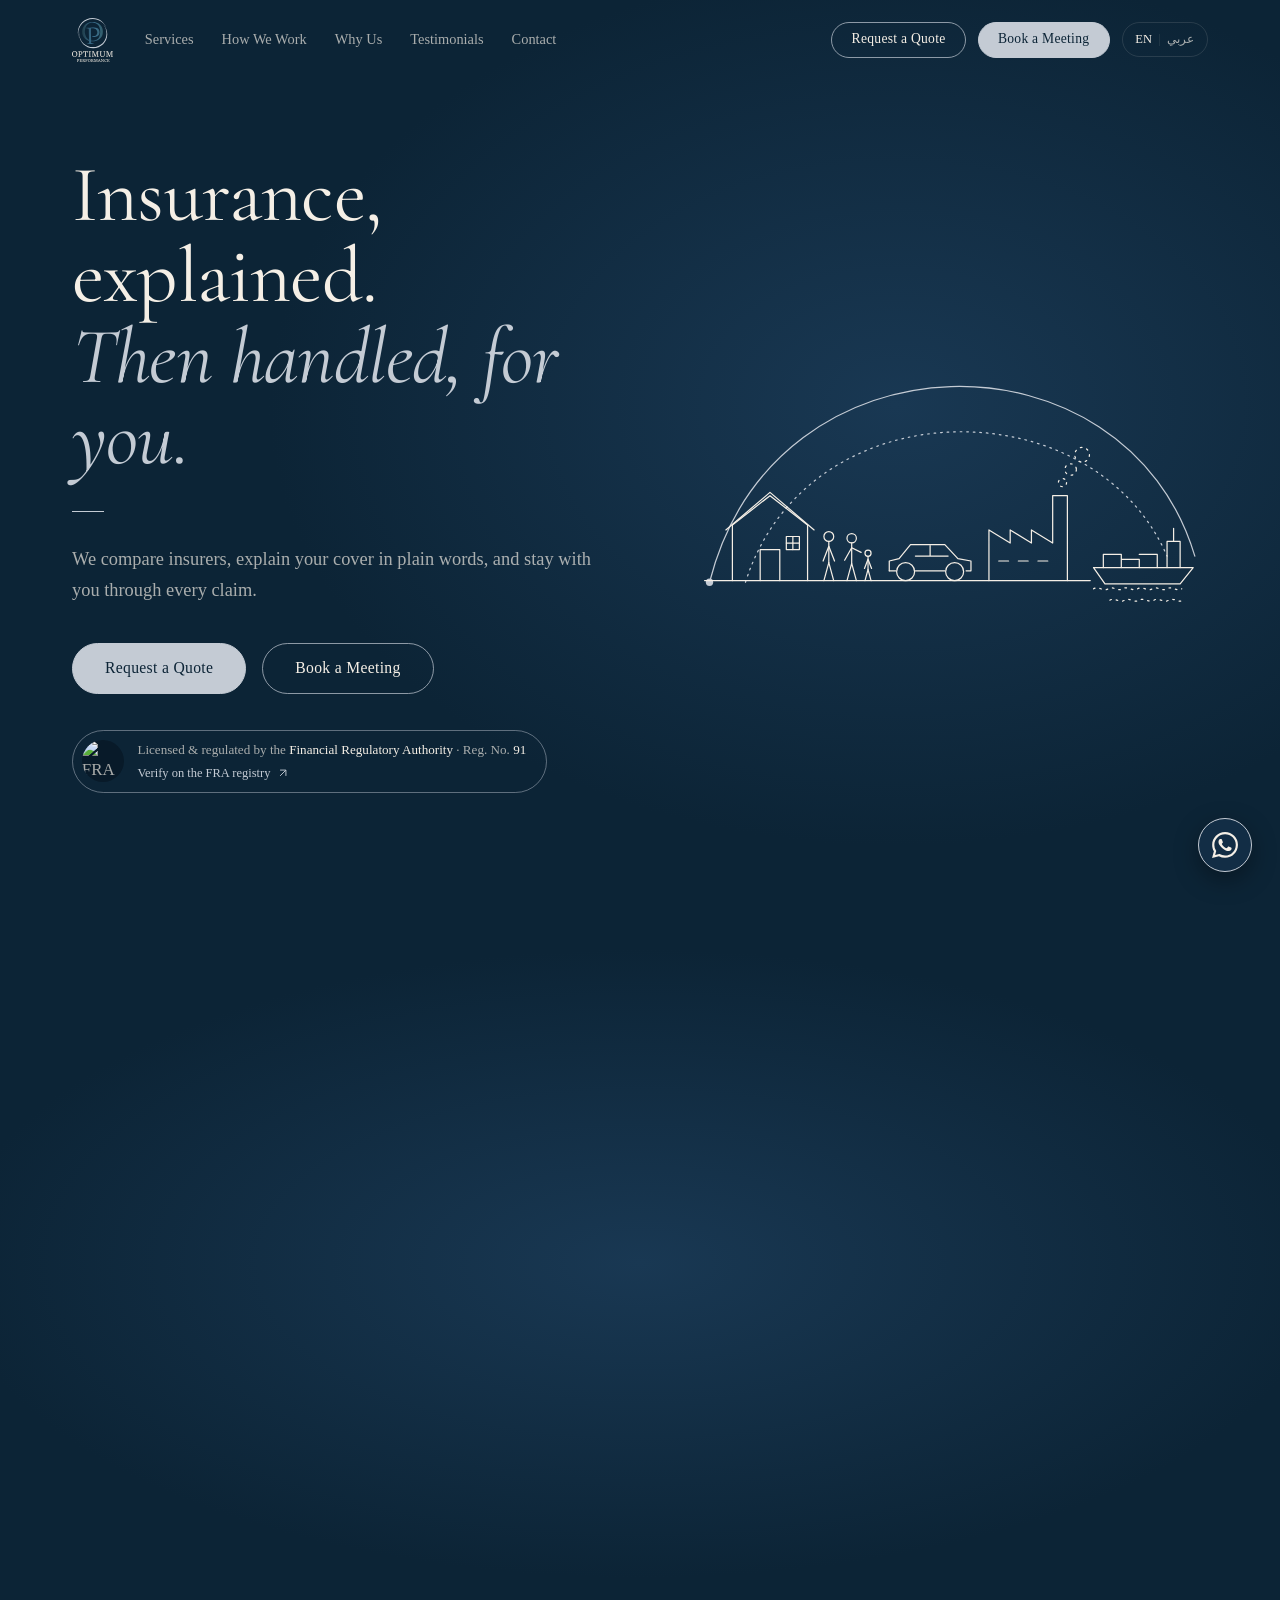
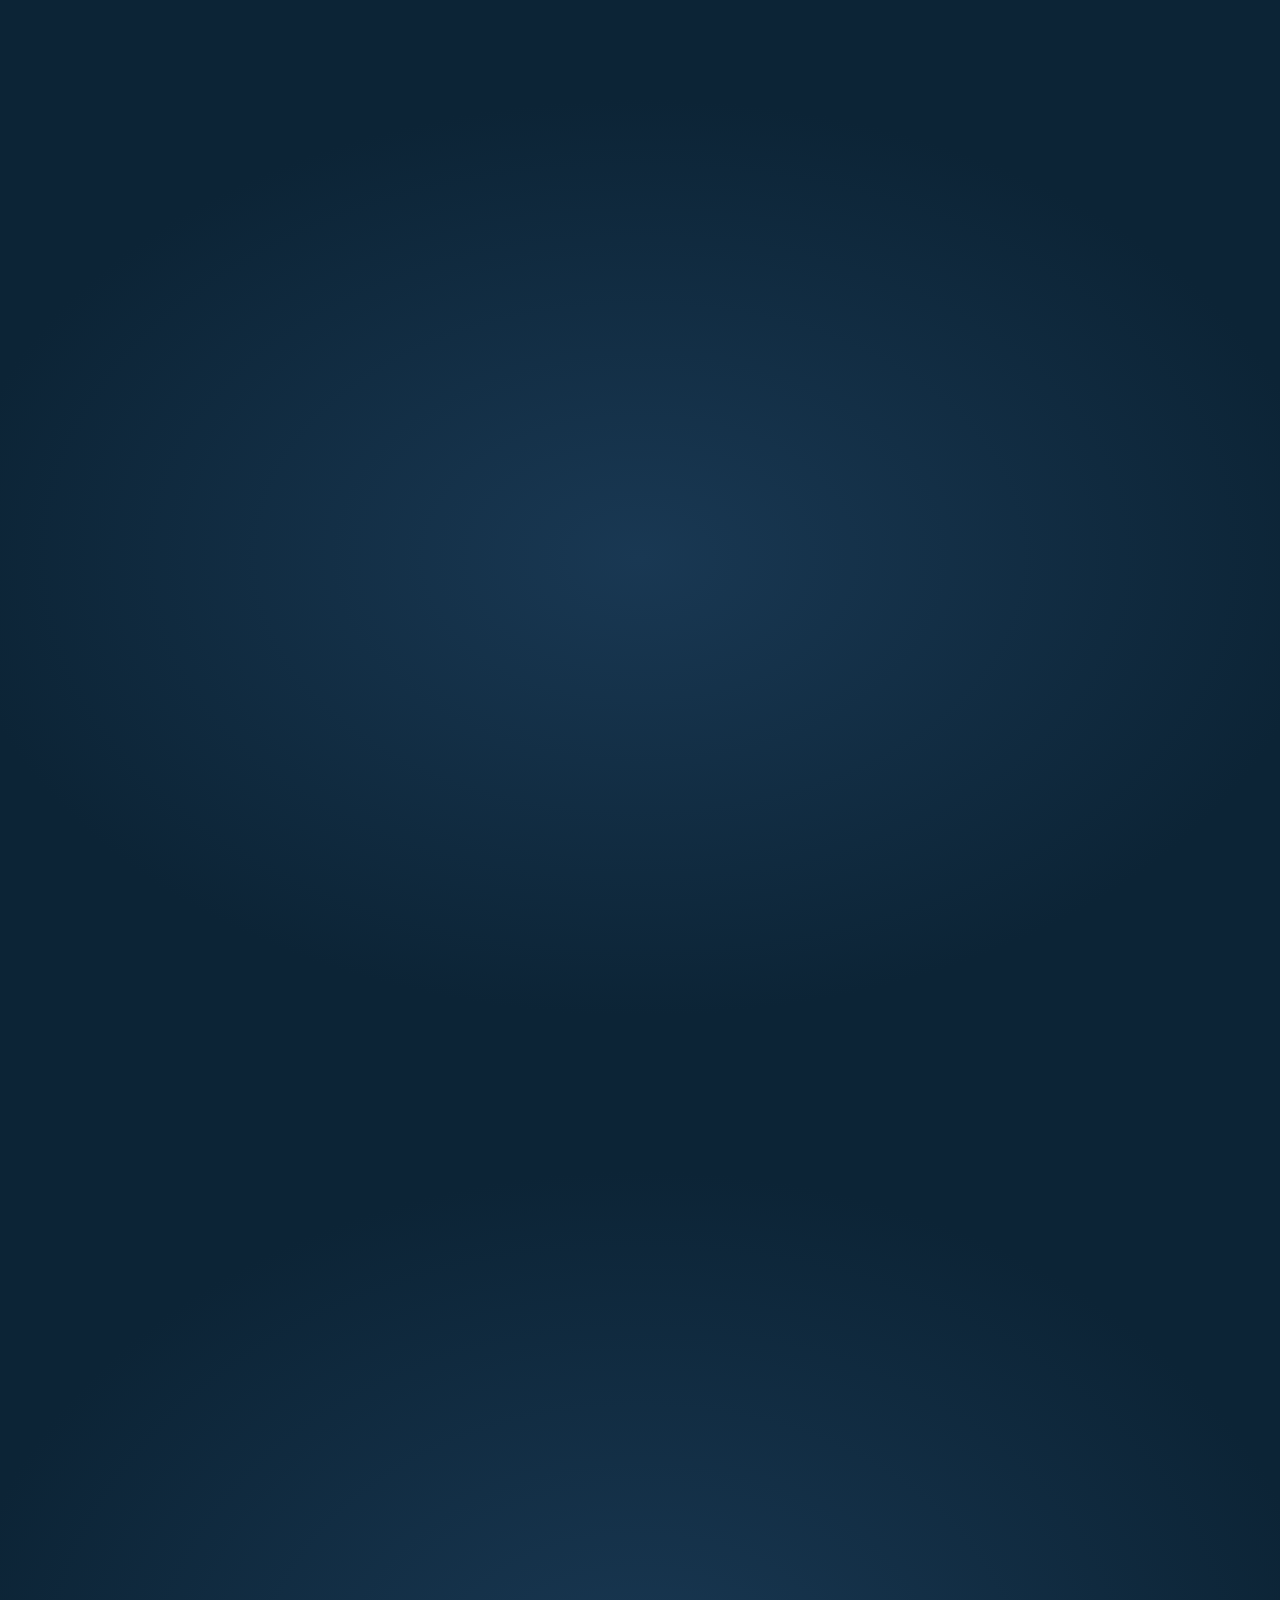
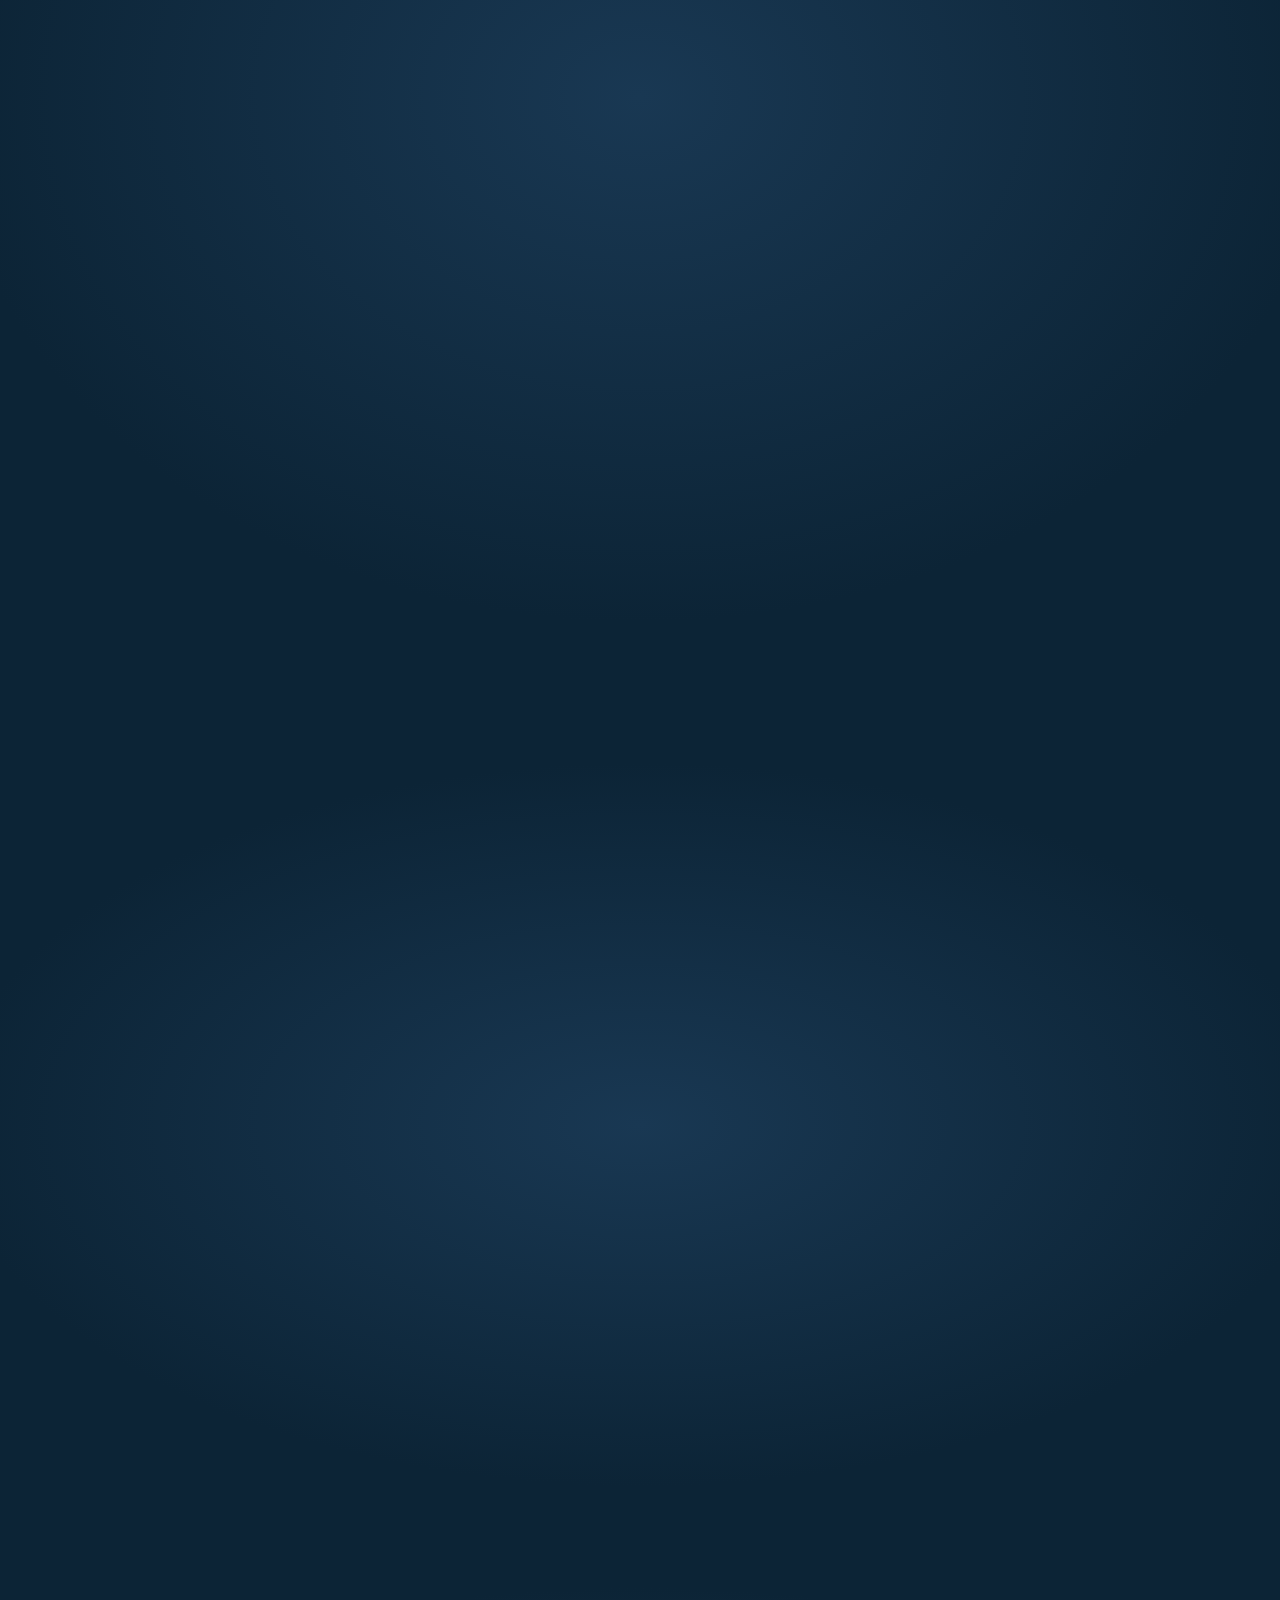
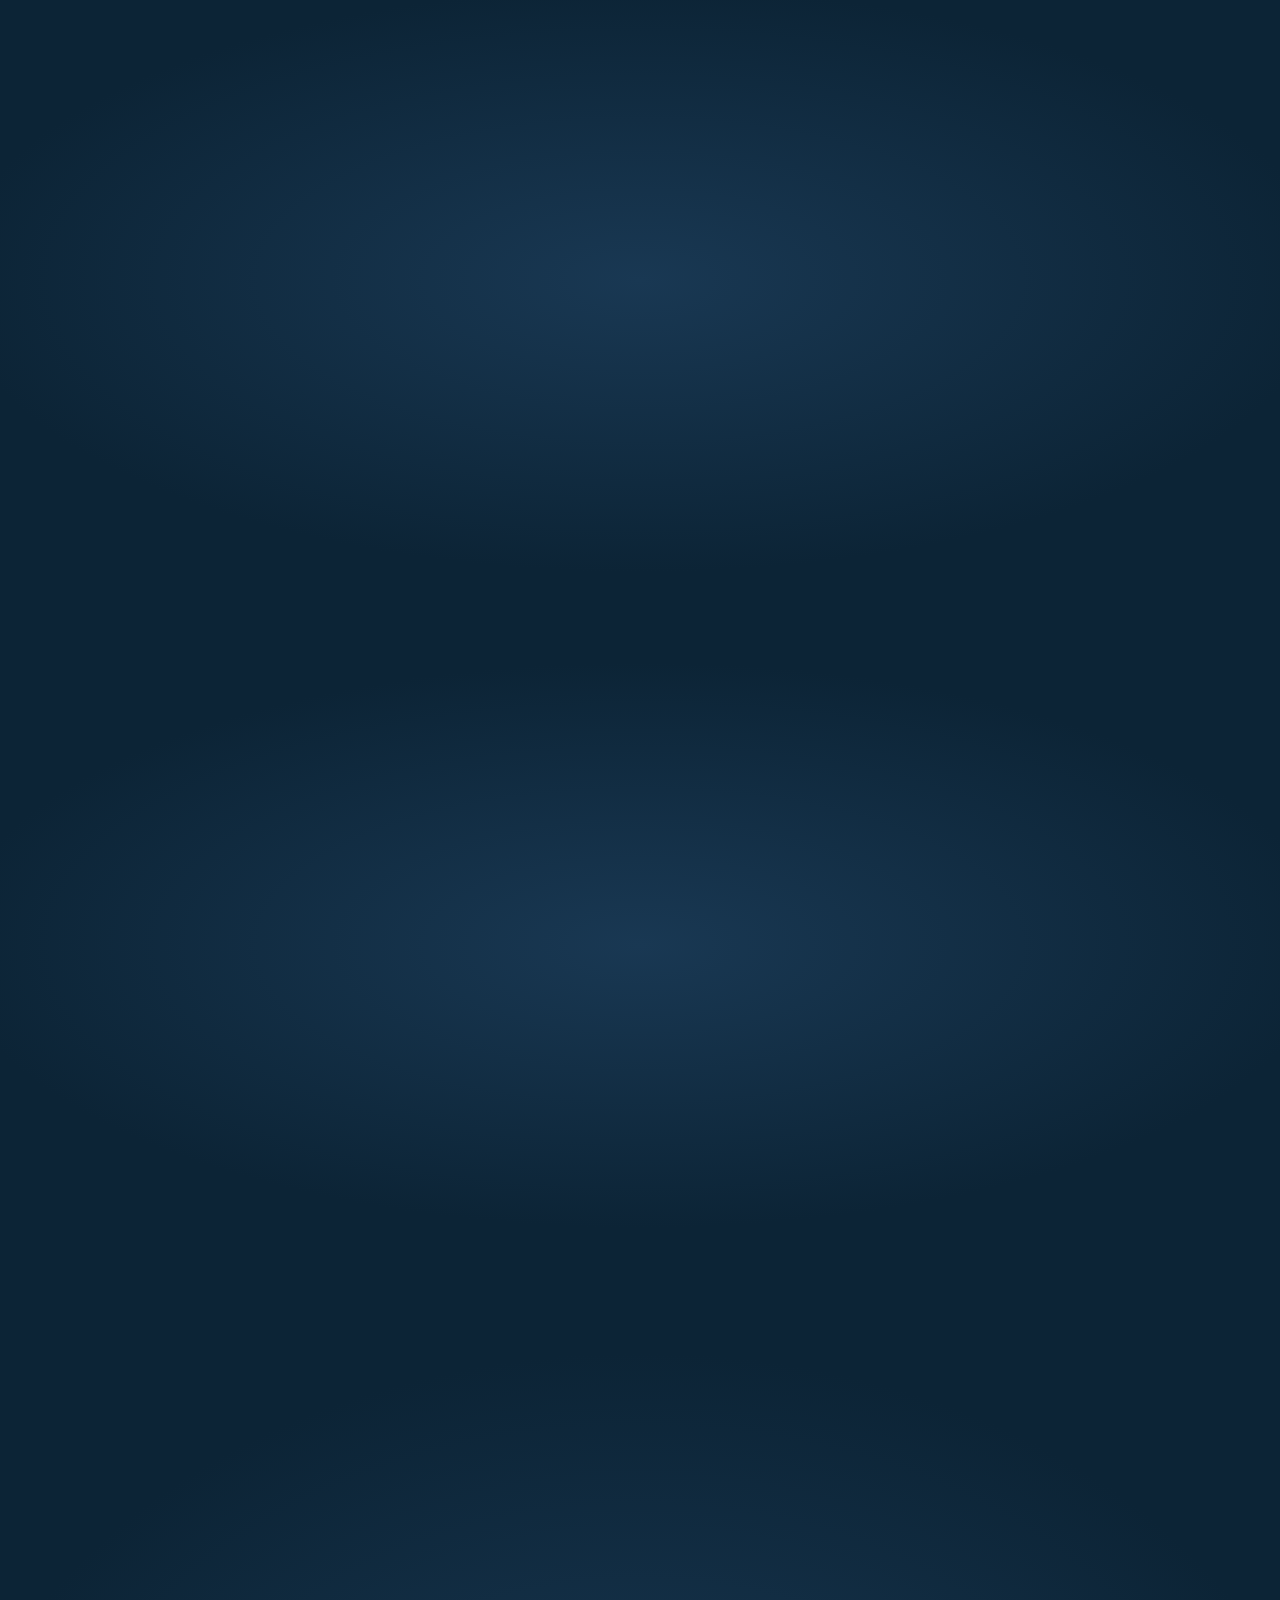
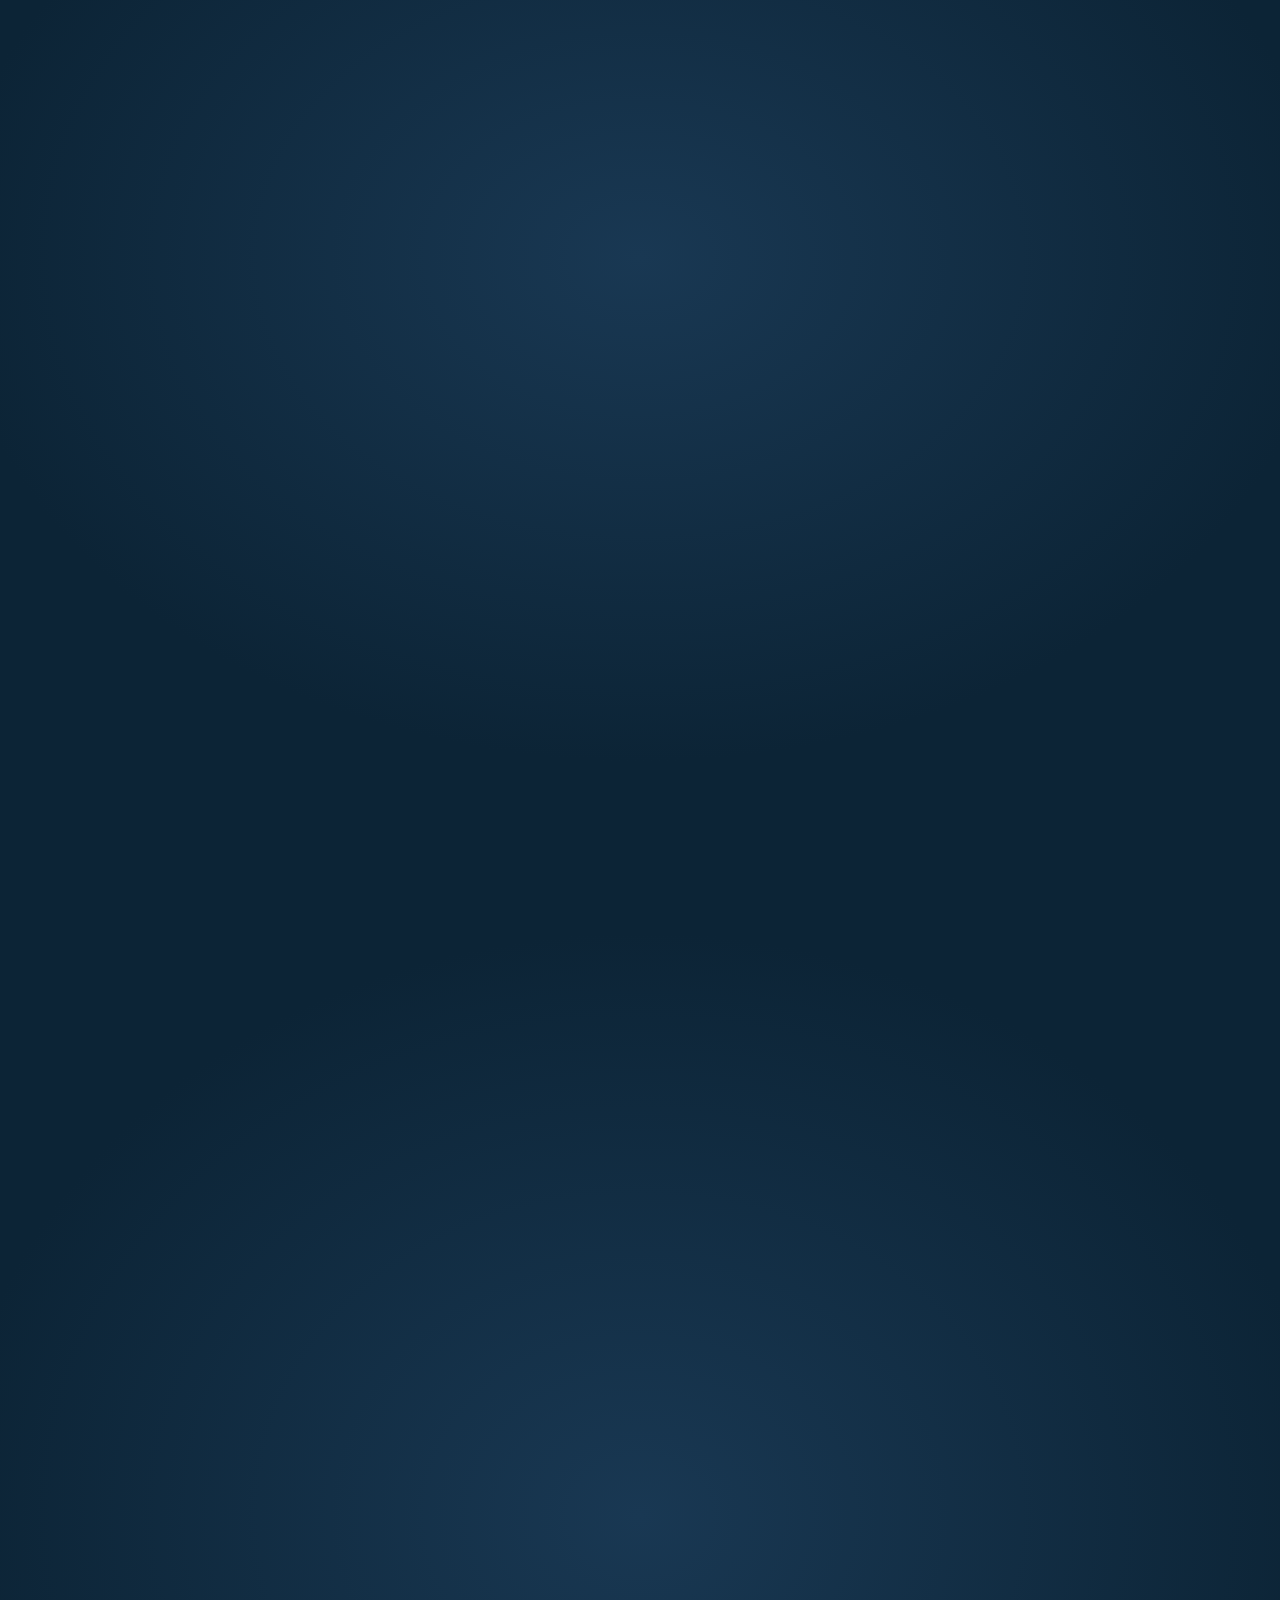
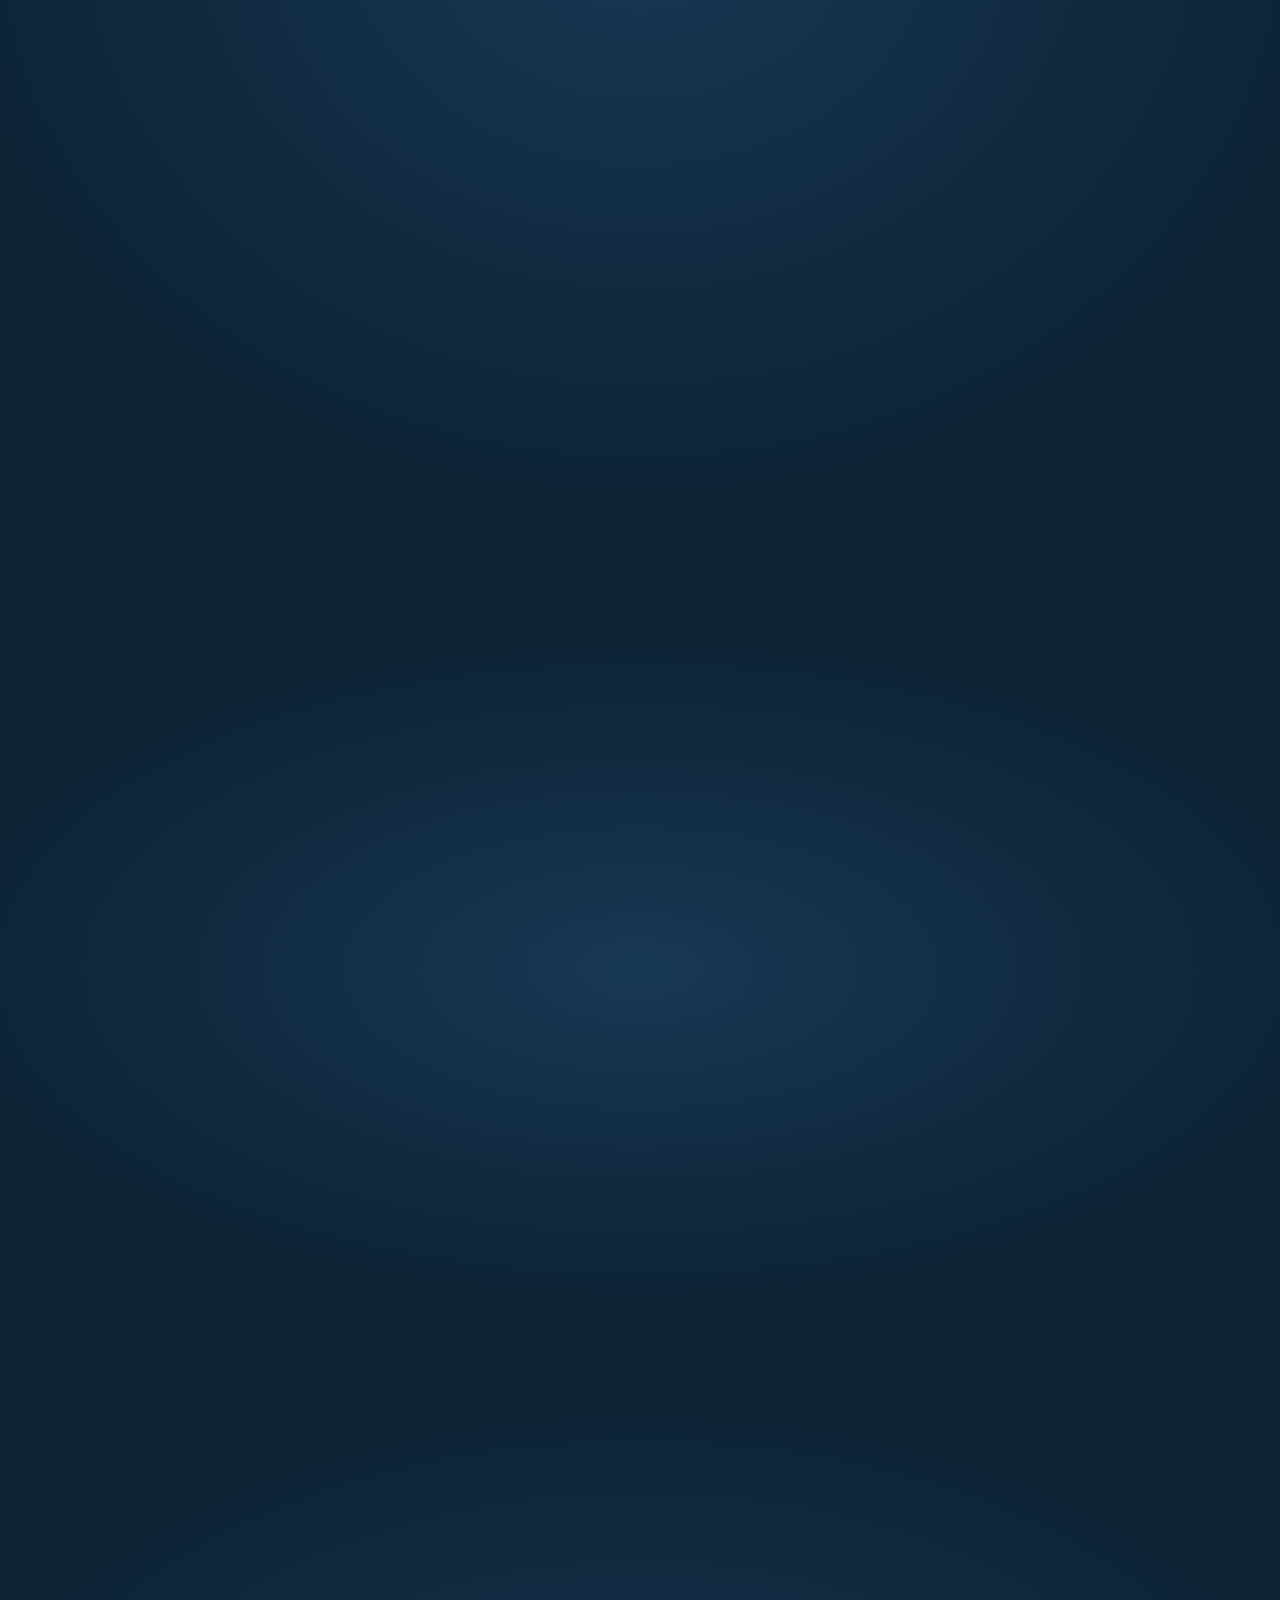
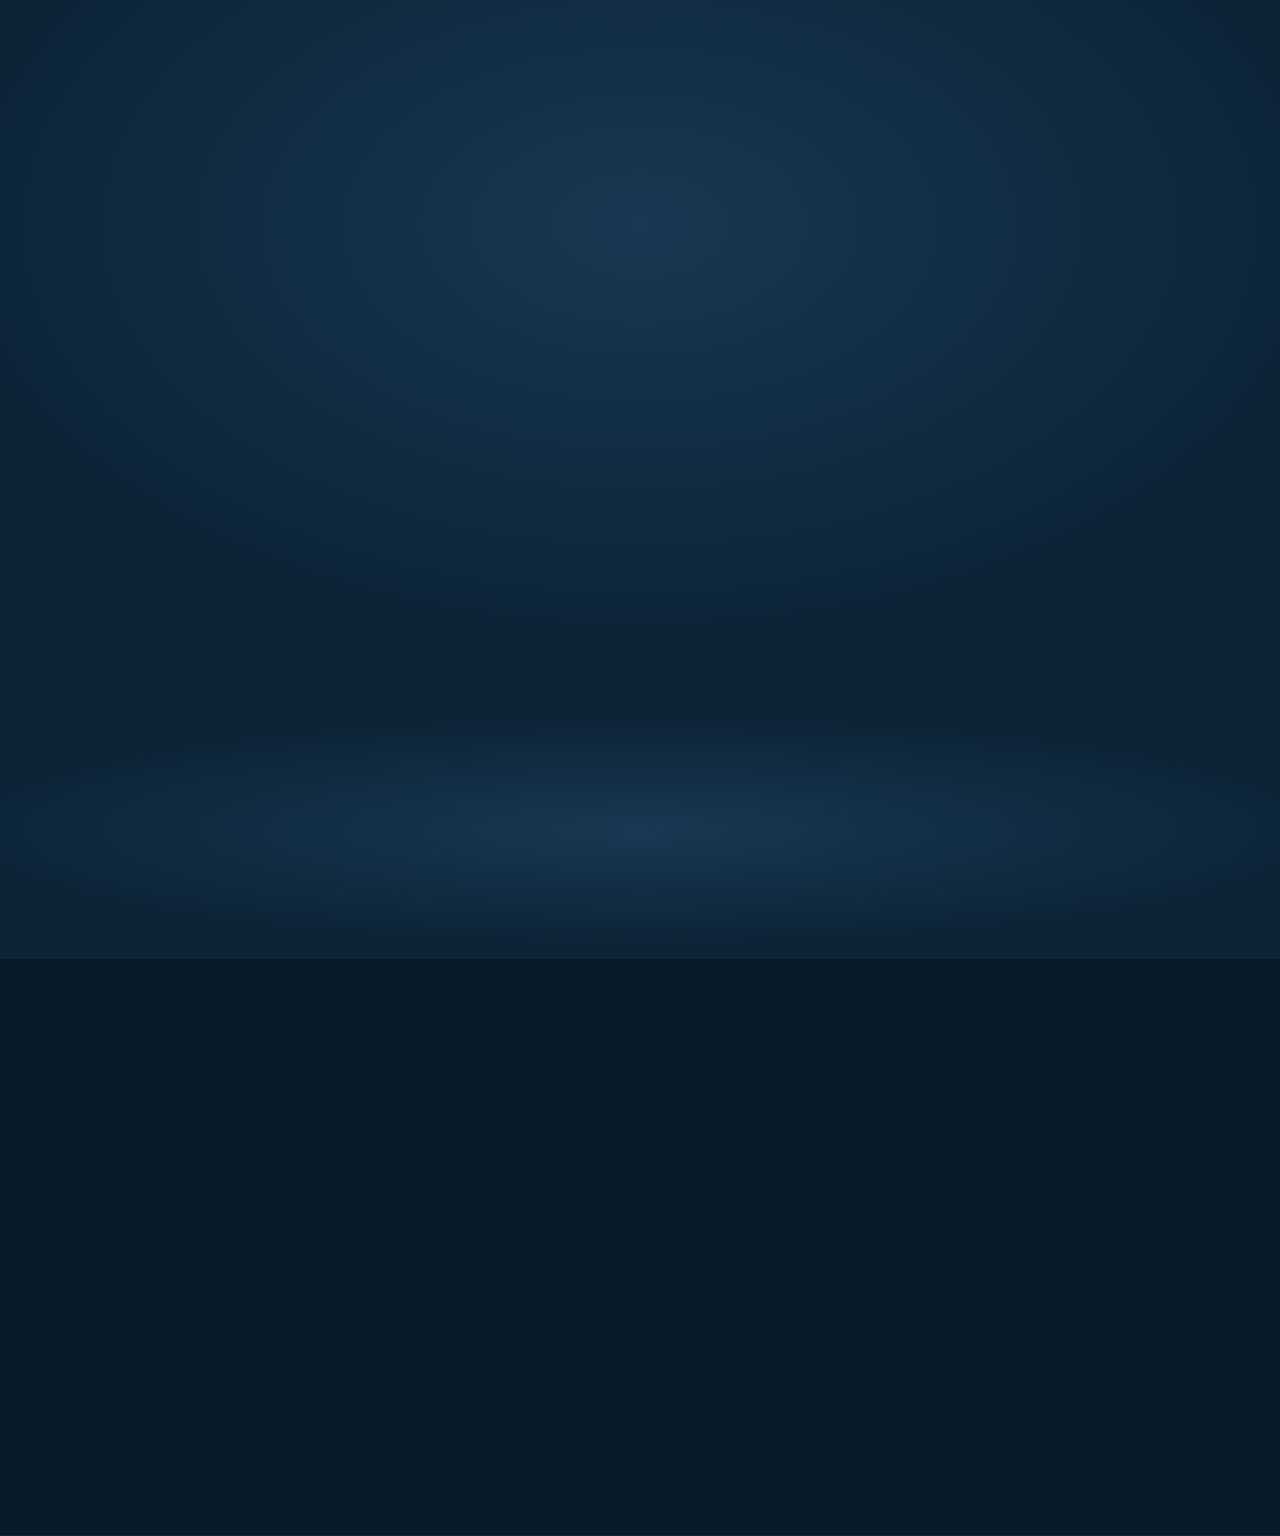
==== commit 63af28c3: "silver init" ====
--- a/en/index.html
+++ b/en/index.html
@@ -79,13 +79,13 @@
     <path pathLength="1"
        id="intro-path1458"
        d="m 0,0 c 0,30.968 25.104,56.072 56.072,56.072 23.274,0 43.234,-14.181 51.716,-34.374 -7.549,22.05 -28.439,37.909 -53.047,37.909 -30.968,0 -56.073,-25.104 -56.073,-56.072 0,-7.693 1.553,-15.024 4.357,-21.699 C 1.074,-12.465 0,-6.36 0,0"
-       fill="#b8a670" fill-rule="nonzero"
+       fill="#c4cbd4" fill-rule="nonzero"
        transform="matrix(1.3333333,0,0,-1.3333333,323.86307,692.0072)"
        clip-path="url(#intro-clipPath1459)" />
     <path pathLength="1"
        id="intro-path1460"
        d="m 0,0 c 9.43,-9.515 15.262,-22.661 15.262,-37.183 0,-29.037 -23.32,-52.576 -52.086,-52.576 -28.767,0 -52.087,23.539 -52.087,52.576 0,2.408 0.175,4.774 0.485,7.096 -0.617,-3.259 -0.954,-6.618 -0.954,-10.058 0,-29.664 24.048,-53.711 53.712,-53.711 29.664,0 53.711,24.047 53.711,53.711 C 18.043,-24.173 11.065,-9.838 0,0"
-       fill="#b8a670" fill-rule="nonzero"
+       fill="#c4cbd4" fill-rule="nonzero"
        transform="matrix(1.3333333,0,0,-1.3333333,448.11627,641.78387)"
        clip-path="url(#intro-clipPath1461)" />
   </g>
@@ -220,7 +220,7 @@
 <a href="../index.html" class="lang-toggle" aria-label="Switch language"><span class="lang-active">EN</span><span class="lang-divider">|</span><span class="lang-inactive">عربي</span></a>
 </div></div></nav>
 <main id="main-content" tabindex="-1">
-<section class="hero" id="hero" data-accent="gold"><div class="container"><div class="hero-grid">
+<section class="hero" id="hero" data-accent="silver"><div class="container"><div class="hero-grid">
 <div class="hero-copy reveal">
 <h1 class="headline headline--hero">Insurance, explained.<br><em>Then handled, for you.</em></h1>
 <span class="accent-dash" aria-hidden="true"></span>
@@ -234,7 +234,7 @@
 <div class="hero-art reveal"><svg class="hero-svg draw mirror-rtl" viewBox="0 0 640 400" fill="none" stroke="currentColor" stroke-width="1.5" stroke-linecap="round" stroke-linejoin="round" aria-hidden="true" focusable="false"><path class="acc" d="M30 332 C 110 18, 540 18, 624 300"/><path class="acc dash" d="M74 332 C 150 92, 500 92, 590 300" stroke-dasharray="2 7"/><circle class="acc-fill" cx="30" cy="332" r="4.5"/><path d="M24 330 H496"/><path d="M58 330 V262 L104 226 L150 262 V330"/><path d="M50 268 L104 222 L158 268"/><path d="M92 330 V292 H116 V330"/><rect x="124" y="276" width="16" height="16"/><path d="M132 276 V292 M124 284 H140"/><g transform="translate(176 330) scale(1.0 1.0)" stroke-width="1.5"><circle cx="0" cy="-54" r="6"/><path d="M0 -48 V-22"/><path d="M-7 -24 L0 -42 L7 -24"/><path d="M0 -22 L-6 0 M0 -22 L6 0"/></g><g transform="translate(204 330) scale(0.96 0.96)" stroke-width="1.56"><circle cx="0" cy="-54" r="6"/><path d="M0 -48 V-22"/><path d="M-9 -26 L0 -42 L12 -36"/><path d="M0 -22 L-6 0 M0 -22 L6 0"/></g><g transform="translate(224 330) scale(0.62 0.62)" stroke-width="2.42"><circle cx="0" cy="-54" r="6"/><path d="M0 -48 V-22"/><path d="M-7 -24 L0 -42 L7 -24"/><path d="M0 -22 L-6 0 M0 -22 L6 0"/></g><path d="M250 318 V306 L262 303 L276 286 H318 L334 303 L350 306 V318 H344"/><path d="M250 318 H258 M282 318 H318"/><circle cx="270" cy="319" r="11"/><circle cx="330" cy="319" r="11"/><path d="M282 300 H322 M300 287 V300"/><path d="M372 330 V268 L398 284 V268 L424 284 V268 L450 284 V226 H468 V330"/><path d="M384 306 H396 M408 306 H420 M432 306 H444"/><circle class="dash" cx="462" cy="210" r="5"/><circle class="dash" cx="472" cy="194" r="7"/><circle class="dash" cx="486" cy="176" r="9"/><path class="dash" d="M500 340 c6 -4 12 4 18 0 s12 4 18 0 s12 4 18 0 s12 4 18 0 s12 4 18 0 s12 4 18 0"/><path class="dash" d="M520 354 c6 -4 12 4 18 0 s12 4 18 0 s12 4 18 0 s12 4 18 0 s12 4 18 0"/><path d="M500 314 H622 L606 334 H514 Z"/><path d="M512 314 V298 H534 V314 M534 304 H556 V314 M556 298 H578 V314"/><path d="M590 314 V282 H606 V314 M598 282 V266"/></svg></div>
 </div></div></section>
 <section class="section pain-strip" data-accent="teal"><div class="container"><div class="sec-label reveal"><span class="sec-label__text">The usual way</span><span class="sec-label__rule" aria-hidden="true"></span><span class="sec-label__num">01</span></div><div class="section-head  reveal"><h2 class="headline">Five calls, three quotes,<br><em>and still not sure.</em></h2></div><div class="pain-grid"><div class="pain-item reveal stagger"><svg class="pain-svg draw" viewBox="0 0 160 120" fill="none" stroke="currentColor" stroke-width="1.5" stroke-linecap="round" stroke-linejoin="round" aria-hidden="true" focusable="false"><g transform="translate(44 104) scale(1.0 1.0)" stroke-width="1.5"><circle cx="0" cy="-54" r="6"/><path d="M0 -48 V-22"/><path d="M-9 -26 L0 -42 L12 -36"/><path d="M0 -22 L-6 0 M0 -22 L6 0"/></g><path d="M56 66 H70 V104 H130 l-4 5 l-4 -5 l-4 5 l-4 -5 l-4 5 l-4 -5"/><path class="acc" d="M60 74 H66 M60 82 H66 M60 90 H66 M84 98 H96 M104 98 H116"/><path d="M12 104 H56"/></svg><p>Paying more than you should?</p></div><div class="pain-item reveal stagger"><svg class="pain-svg draw" viewBox="0 0 160 120" fill="none" stroke="currentColor" stroke-width="1.5" stroke-linecap="round" stroke-linejoin="round" aria-hidden="true" focusable="false"><g transform="translate(54 104) scale(1.0 1.0)" stroke-width="1.5"><circle cx="0" cy="-54" r="6"/><path d="M0 -48 V-22"/><path d="M-9 -26 L0 -42 L9 -26"/><path d="M0 -22 L-6 0 M0 -22 L6 0"/></g><path d="M92 104 V36 H132 V104"/><path d="M98 104 V42 H126 V104"/><circle cx="119" cy="74" r="2"/><circle class="acc" cx="54" cy="22" r="10"/><path class="acc" d="M54 16 V22 L59 25"/><path d="M14 104 H148"/></svg><p>A claim that keeps getting delayed?</p></div><div class="pain-item reveal stagger"><svg class="pain-svg draw" viewBox="0 0 160 120" fill="none" stroke="currentColor" stroke-width="1.5" stroke-linecap="round" stroke-linejoin="round" aria-hidden="true" focusable="false"><g transform="translate(58 104) scale(1.0 1.0)" stroke-width="1.5"><circle cx="0" cy="-54" r="6"/><path d="M0 -48 V-22"/><path d="M-8 -28 L0 -42 L9 -30"/><path d="M0 -22 L-9 0 M0 -22 L8 0"/></g><path d="M10 104 H88 V114 M112 114 V104 H150"/><path class="acc dash" d="M88 104 H112" stroke-dasharray="2 5"/><path class="acc" d="M100 58 c0 -8 12 -8 12 0 c0 5 -6 5 -6 11"/><circle class="acc-fill" cx="106" cy="76" r="1.6"/></svg><p>Gaps you only find when it&rsquo;s too late?</p></div><div class="pain-item reveal stagger"><svg class="pain-svg draw" viewBox="0 0 160 120" fill="none" stroke="currentColor" stroke-width="1.5" stroke-linecap="round" stroke-linejoin="round" aria-hidden="true" focusable="false"><g transform="translate(52 104) scale(1.0 1.0)" stroke-width="1.5"><circle cx="0" cy="-54" r="6"/><path d="M0 -48 V-22"/><path d="M-9 -26 L0 -42 L9 -38 L6 -52"/><rect x="4" y="-58" width="4" height="8" rx="1"/><path d="M0 -22 L-6 0 M0 -22 L6 0"/></g><path class="acc dash" d="M68 40 c4 -12 20 -14 24 -2 c3 9 -9 12 -10 3 c-1 -10 16 -14 24 -5 c6 7 -4 13 -7 6 c-3 -9 14 -13 22 -6" stroke-dasharray="2 5"/><path d="M14 104 H146"/></svg><p>No one to call when it matters?</p></div></div></div></section>
-<section class="section" id="services" data-accent="gold"><div class="container">
+<section class="section" id="services" data-accent="silver"><div class="container">
 <div class="sec-label reveal"><span class="sec-label__text">What we cover</span><span class="sec-label__rule" aria-hidden="true"></span><span class="sec-label__num">02</span></div><div class="section-head  reveal"><h2 class="headline">Cover for what you&rsquo;ve built.<br><em>Chosen for how you live and work.</em></h2><span class="accent-dash" aria-hidden="true"></span><p class="lede">Tell us who you&rsquo;re protecting. We&rsquo;ll show you what fits.</p></div>
 <div class="segment-tabs reveal" role="tablist"><button class="segment-tab active" data-segment="individual">For You</button><button class="segment-tab" data-segment="corporate">For Your Business</button></div>
 <div class="segment-content active" id="segment-individual"><div class="services-carousel reveal" data-carousel><div class="services-track" data-carousel-track tabindex="0" aria-label="Individual insurance solutions"><div class="service-card" data-client-type="individual" data-service="life-health"><div class="ring card-ring"><svg class="svc-svg draw" viewBox="0 0 48 48" fill="none" stroke="currentColor" stroke-width="1.5" stroke-linecap="round" stroke-linejoin="round" aria-hidden="true" focusable="false"><path d="M4 26 H13 L17 16 L23 36 L28 22 L31 26 H44"/><path class="acc" d="M24 6 V12 M21 9 H27"/></svg></div><h3>Medical Insurance</h3><p>Care for you and your family, without fine-print surprises.</p><a href="#quote" class="card-cta">Ask about this &rarr;</a></div><div class="service-card" data-client-type="individual" data-service="home"><div class="ring card-ring"><svg class="svc-svg draw" viewBox="0 0 48 48" fill="none" stroke="currentColor" stroke-width="1.5" stroke-linecap="round" stroke-linejoin="round" aria-hidden="true" focusable="false"><path d="M7 22 L24 8 L41 22"/><path d="M11 19 V40 H37 V19"/><path d="M20 40 V29 H28 V40"/><path class="acc" d="M31 15 V9 H35 V18"/></svg></div><h3>Home Insurance</h3><p>Your home and what&rsquo;s in it, protected against fire, theft and the unexpected.</p><a href="#quote" class="card-cta">Ask about this &rarr;</a></div><div class="service-card" data-client-type="individual" data-service="motor"><div class="ring card-ring"><svg class="svc-svg draw" viewBox="0 0 48 48" fill="none" stroke="currentColor" stroke-width="1.5" stroke-linecap="round" stroke-linejoin="round" aria-hidden="true" focusable="false"><path d="M5 31 V26 L10 25 L15 18 H31 L37 25 L43 26 V31 H40"/><path d="M5 31 H9 M19 31 H29"/><circle cx="14" cy="32" r="4.5"/><circle cx="34" cy="32" r="4.5"/><path class="acc" d="M17 24 H33"/></svg></div><h3>Motor Insurance</h3><p>Comprehensive or third-party &mdash; explained before you sign.</p><a href="#quote" class="card-cta">Ask about this &rarr;</a></div><div class="service-card" data-client-type="individual" data-service="personal-accident"><div class="ring card-ring"><svg class="svc-svg draw" viewBox="0 0 48 48" fill="none" stroke="currentColor" stroke-width="1.5" stroke-linecap="round" stroke-linejoin="round" aria-hidden="true" focusable="false"><circle cx="24" cy="9" r="4"/><path d="M24 13 V30 M24 30 L19 42 M24 30 L29 42 M24 18 L16 27"/><path d="M24 18 L30 24 L22 27"/><path class="acc" d="M20 15 L33 23 L21 29"/></svg></div><h3>Personal Accident</h3><p>Income and peace of mind if an accident stops you.</p><a href="#quote" class="card-cta">Ask about this &rarr;</a></div></div><div class="carousel-controls"><button type="button" class="carousel-arrow" data-carousel-prev aria-label="Previous service"><svg viewBox="0 0 24 24" fill="none" stroke="currentColor" stroke-width="1.5" stroke-linecap="round" stroke-linejoin="round" aria-hidden="true"><path d="M15 6l-6 6 6 6"/></svg></button><div class="carousel-dots" data-carousel-dots></div><button type="button" class="carousel-arrow" data-carousel-next aria-label="Next service"><svg viewBox="0 0 24 24" fill="none" stroke="currentColor" stroke-width="1.5" stroke-linecap="round" stroke-linejoin="round" aria-hidden="true"><path d="M9 6l6 6-6 6"/></svg></button></div></div></div>
@@ -246,14 +246,14 @@
 <ol class="steps"><li class="step reveal stagger"><span class="ring step-num">01</span><h3>Understand</h3><p>We listen first and map what you actually need.</p></li><li class="step reveal stagger"><span class="ring step-num">02</span><h3>Compare &amp; negotiate</h3><p>Several insurers, side by side, on your terms.</p></li><li class="step reveal stagger"><span class="ring step-num">03</span><h3>Place</h3><p>You approve; we handle the paperwork.</p></li><li class="step reveal stagger"><span class="ring step-num">04</span><h3>Stay with you</h3><p>Renewals, changes and claims, all year.</p></li></ol>
 <div class="section-cta reveal"><a href="#quote" class="btn btn-primary btn-lg">Ready? Request a quote</a></div>
 </div></section>
-<section class="section" id="why-us" data-accent="gold">
+<section class="section" id="why-us" data-accent="silver">
 <img src="../static/OP_light_emblem.svg" alt="" class="shield-mark" aria-hidden="true" loading="lazy">
 <div class="container"><div class="sec-label reveal"><span class="sec-label__text">Why a broker</span><span class="sec-label__rule" aria-hidden="true"></span><span class="sec-label__num">04</span></div>
 <div class="why-grid"><div class="why-art reveal"><svg class="walk-svg draw mirror-rtl" viewBox="0 0 360 260" fill="none" stroke="currentColor" stroke-width="1.5" stroke-linecap="round" stroke-linejoin="round" aria-hidden="true" focusable="false"><path d="M24 220 H336"/><path class="dash" d="M60 236 H300" stroke-dasharray="2 8"/><g transform="translate(150 220) scale(1.15 1.15)" stroke-width="1.3"><circle cx="0" cy="-54" r="6"/><path d="M0 -48 V-22"/><path d="M-9 -30 L0 -42 L10 -31"/><path d="M0 -22 L-11 0 M0 -22 L10 -1"/></g><g transform="translate(214 220) scale(1.15 1.15)" stroke-width="1.3"><circle cx="0" cy="-54" r="6"/><path d="M0 -48 V-22"/><path d="M-9 -30 L0 -42 L10 -31"/><path d="M0 -22 L-11 0 M0 -22 L10 -1"/></g><rect x="226" y="176" width="16" height="12" rx="2"/><circle class="acc-fill" cx="182" cy="187" r="3.5"/><path class="acc dash" d="M70 120 C 120 40, 250 40, 300 120" stroke-dasharray="2 7"/></svg></div>
 <div class="why-copy"><div class="section-head reveal"><h2 class="headline">We work for you,<br><em>not for one insurer.</em></h2><span class="accent-dash" aria-hidden="true"></span><p class="lede">An insurer sells its own products. We sit on your side of the table and compare the market for you.</p></div>
 <ul class="values"><li class="reveal stagger"><h3>Independent advice</h3><p>Your needs first, then the price.</p></li><li class="reveal stagger"><h3>Integrity</h3><p>What&rsquo;s covered and what isn&rsquo;t, said clearly.</p></li><li class="reveal stagger"><h3>A partner, not a vendor</h3><p>One dedicated broker, all year round.</p></li></ul></div></div>
 </div></section>
-<section class="section" id="stats" data-accent="gold"><div class="container"><div class="sec-label reveal"><span class="sec-label__text">In numbers</span><span class="sec-label__rule" aria-hidden="true"></span><span class="sec-label__num">05</span></div><div class="section-head section-head--center reveal"><h2 class="headline">Twenty-five years.<br><em>The same promise.</em></h2></div><div class="stats-grid"><div class="stat-item reveal stagger"><span class="stat-figure"><span class="stat-number" data-count="25">0</span><span class="stat-suffix">+</span></span><span class="stat-label">Years of experience</span></div><div class="stat-item reveal stagger"><span class="stat-figure"><span class="stat-number" data-count="200">0</span><span class="stat-suffix">+</span></span><span class="stat-label">Policies placed</span></div><div class="stat-item reveal stagger"><span class="stat-figure"><span class="stat-number" data-count="15">0</span><span class="stat-suffix">+</span></span><span class="stat-label">Insurance partners</span></div><div class="stat-item reveal stagger"><span class="stat-figure"><span class="stat-number" data-count="98">0</span><span class="stat-suffix">%</span></span><span class="stat-label">Claims success rate</span></div></div></div></section>
+<section class="section" id="stats" data-accent="silver"><div class="container"><div class="sec-label reveal"><span class="sec-label__text">In numbers</span><span class="sec-label__rule" aria-hidden="true"></span><span class="sec-label__num">05</span></div><div class="section-head section-head--center reveal"><h2 class="headline">Twenty-five years.<br><em>The same promise.</em></h2></div><div class="stats-grid"><div class="stat-item reveal stagger"><span class="stat-figure"><span class="stat-number" data-count="25">0</span><span class="stat-suffix">+</span></span><span class="stat-label">Years of experience</span></div><div class="stat-item reveal stagger"><span class="stat-figure"><span class="stat-number" data-count="200">0</span><span class="stat-suffix">+</span></span><span class="stat-label">Policies placed</span></div><div class="stat-item reveal stagger"><span class="stat-figure"><span class="stat-number" data-count="15">0</span><span class="stat-suffix">+</span></span><span class="stat-label">Insurance partners</span></div><div class="stat-item reveal stagger"><span class="stat-figure"><span class="stat-number" data-count="98">0</span><span class="stat-suffix">%</span></span><span class="stat-label">Claims success rate</span></div></div></div></section>
 <section class="section" id="partners" data-accent="teal"><div class="container"><div class="sec-label reveal"><span class="sec-label__text">Our insurers</span><span class="sec-label__rule" aria-hidden="true"></span><span class="sec-label__num">06</span></div><div class="section-head  reveal"><h2 class="headline">We compare the market&rsquo;s best,<br><em>so you don&rsquo;t have to.</em></h2><span class="accent-dash" aria-hidden="true"></span><p class="lede">Negotiating on your behalf with 15+ local and global insurers.</p></div></div><div class="logo-marquee reveal">
             <div class="logo-marquee-track">
                 <div class="logo-marquee-group">
@@ -282,7 +282,7 @@
                 </div>
             </div>
         </div></section>
-<section class="section" id="testimonials" data-accent="gold"><div class="container">
+<section class="section" id="testimonials" data-accent="silver"><div class="container">
 <div class="sec-label reveal"><span class="sec-label__text">In their words</span><span class="sec-label__rule" aria-hidden="true"></span><span class="sec-label__num">07</span></div><div class="section-head  reveal"><h2 class="headline">Trusted by the people<br><em>we protect.</em></h2></div>
 <div class="testimonial-carousel reveal" data-carousel><div class="testimonial-track" data-carousel-track tabindex="0" aria-label="Client testimonials"><div class="testimonial-card"><span class="t-mark" aria-hidden="true">&ldquo;</span><blockquote class="testimonial-quote">We sincerely appreciate your professionalism, continuous support, and attention to detail. Your prompt responsiveness and commitment to excellence have strengthened our trust and built a valued professional relationship.</blockquote><div class="testimonial-author"><span class="testimonial-logo bubble"><img src="../static/clients/tesppas.webp" alt="Tesppas" loading="lazy"></span><div class="testimonial-info"><span class="testimonial-name">Ashraf Shaaban Ali</span><span class="testimonial-role">Director of Transportation and Logistics, All Foods Tesppas</span></div></div></div><div class="testimonial-card"><span class="t-mark" aria-hidden="true">&ldquo;</span><blockquote class="testimonial-quote">As part of the company's commitment to employee health and safety, a Medical Day was organized in collaboration with Optimum Medical Services. Professional medical examinations and consultations were provided, contributing to greater health awareness and promoting a culture of preventive healthcare in the workplace.</blockquote><div class="testimonial-author"><span class="testimonial-logo bubble"><img src="../static/clients/ro.webp" alt="RO" loading="lazy"></span><div class="testimonial-info"><span class="testimonial-name">Khalil Ibrahim Khalil</span><span class="testimonial-role">Human Resources Director, RO</span></div></div></div><div class="testimonial-card"><span class="t-mark" aria-hidden="true">&ldquo;</span><blockquote class="testimonial-quote">On behalf of Phaga Industries, we would like to express our sincere appreciation for your outstanding efforts, exceptional service, and seamless procedures. Your cooperation and dedication in overcoming challenges throughout the burglary and fire insurance process have been greatly valued.</blockquote><div class="testimonial-author"><span class="testimonial-logo bubble"><img src="../static/clients/phaga.webp" alt="Phaga Industries" loading="lazy"></span><div class="testimonial-info"><span class="testimonial-name">Financial Management</span><span class="testimonial-role">Phaga Industries</span></div></div></div><div class="testimonial-card"><span class="t-mark" aria-hidden="true">&ldquo;</span><blockquote class="testimonial-quote">We extend our sincere appreciation to Optimum for the commitment and professionalism demonstrated throughout every stage of our collaboration. Your accuracy and professional approach contributed significantly to completing our work efficiently and to the highest standards. We truly value this partnership and look forward to continuing our successful collaboration.</blockquote><div class="testimonial-author"><span class="testimonial-logo bubble"><img src="../static/clients/entrag.webp" alt="ENTRAG" loading="lazy"></span><div class="testimonial-info"><span class="testimonial-name">Engineering &amp; Trading Group – ENTRAG</span></div></div></div><div class="testimonial-card"><span class="t-mark" aria-hidden="true">&ldquo;</span><blockquote class="testimonial-quote">I would like to express my sincere gratitude to you and the respected Optimum Brokerage team for your continuous support, proactive problem-solving, and dedicated follow-up.</blockquote><div class="testimonial-author"><span class="testimonial-logo bubble"><img src="../static/clients/saom.webp" alt="Client" loading="lazy"></span><div class="testimonial-info"><span class="testimonial-name">Hesham El-Sakhawy</span><span class="testimonial-role">Deputy General Manager &amp; Administrative Manager</span></div></div></div></div><div class="carousel-controls"><button type="button" class="carousel-arrow" data-carousel-prev aria-label="Previous testimonial"><svg viewBox="0 0 24 24" fill="none" stroke="currentColor" stroke-width="1.5" stroke-linecap="round" stroke-linejoin="round" aria-hidden="true"><path d="M15 6l-6 6 6 6"/></svg></button><div class="carousel-dots" data-carousel-dots></div><button type="button" class="carousel-arrow" data-carousel-next aria-label="Next testimonial"><svg viewBox="0 0 24 24" fill="none" stroke="currentColor" stroke-width="1.5" stroke-linecap="round" stroke-linejoin="round" aria-hidden="true"><path d="M9 6l6 6-6 6"/></svg></button></div></div>
 <div class="section-cta reveal"><a href="#quote" class="btn btn-outline btn-lg">Join 200+ businesses we protect</a></div>
@@ -383,7 +383,7 @@
                 <p>We've received your request and will get back to you within 24 hours.</p>
             </div></div>
 </div></section>
-<section class="section" id="trusted" data-accent="gold"><div class="container"><div class="sec-label reveal"><span class="sec-label__text">Our clients</span><span class="sec-label__rule" aria-hidden="true"></span><span class="sec-label__num">09</span></div><div class="section-head  reveal"><h2 class="headline">Businesses that chose<br><em>to be sure.</em></h2><span class="accent-dash" aria-hidden="true"></span><p class="lede">Partnering with organisations across Egypt.</p></div></div><div class="logo-marquee logo-marquee--clients reveal">
+<section class="section" id="trusted" data-accent="silver"><div class="container"><div class="sec-label reveal"><span class="sec-label__text">Our clients</span><span class="sec-label__rule" aria-hidden="true"></span><span class="sec-label__num">09</span></div><div class="section-head  reveal"><h2 class="headline">Businesses that chose<br><em>to be sure.</em></h2><span class="accent-dash" aria-hidden="true"></span><p class="lede">Partnering with organisations across Egypt.</p></div></div><div class="logo-marquee logo-marquee--clients reveal">
             <div class="logo-marquee-track">
                 <div class="logo-marquee-group">
                     <div class="logo-cell"><img src="../static/clients/abdeldaim.webp" alt="Abdeldaim" loading="lazy" decoding="async"></div>
@@ -460,7 +460,7 @@
 <div class="accordion reveal"><div class="accordion-item"><button class="accordion-header" aria-expanded="false"><span>What is an insurance broker and how is it different from an insurer?</span><span class="ring accordion-icon" aria-hidden="true"><svg viewBox="0 0 24 24" fill="none" stroke="currentColor" stroke-width="1.5" stroke-linecap="round"><path d="M12 6v12M6 12h12"/></svg></span></button><div class="accordion-body"><p>A broker works for you, not the insurer. We compare offers from several insurers, negotiate the terms, and stand with you when you claim. An insurer can only sell its own products.</p></div></div><div class="accordion-item"><button class="accordion-header" aria-expanded="false"><span>Are Optimum Performance&rsquo;s services free?</span><span class="ring accordion-icon" aria-hidden="true"><svg viewBox="0 0 24 24" fill="none" stroke="currentColor" stroke-width="1.5" stroke-linecap="round"><path d="M12 6v12M6 12h12"/></svg></span></button><div class="accordion-body"><p>Yes. Advice and quotes are free. We&rsquo;re paid a commission by the insurer, so you pay the same as going direct, or less, with our support included.</p></div></div><div class="accordion-item"><button class="accordion-header" aria-expanded="false"><span>What happens when I file an insurance claim?</span><span class="ring accordion-icon" aria-hidden="true"><svg viewBox="0 0 24 24" fill="none" stroke="currentColor" stroke-width="1.5" stroke-linecap="round"><path d="M12 6v12M6 12h12"/></svg></span></button><div class="accordion-body"><p>Call us. We prepare the documents, deal with the insurer and follow the settlement until you&rsquo;re paid. That&rsquo;s how we keep a 98% claims success rate.</p></div></div><div class="accordion-item"><button class="accordion-header" aria-expanded="false"><span>Is Optimum Performance a licensed company?</span><span class="ring accordion-icon" aria-hidden="true"><svg viewBox="0 0 24 24" fill="none" stroke="currentColor" stroke-width="1.5" stroke-linecap="round"><path d="M12 6v12M6 12h12"/></svg></span></button><div class="accordion-body"><p>Yes. We&rsquo;re authorised and regulated by the Financial Regulatory Authority (FRA), Registration No. 91, since October 2019.</p></div></div><div class="accordion-item"><button class="accordion-header" aria-expanded="false"><span>Can I switch my current policy and move to you?</span><span class="ring accordion-icon" aria-hidden="true"><svg viewBox="0 0 24 24" fill="none" stroke="currentColor" stroke-width="1.5" stroke-linecap="round"><path d="M12 6v12M6 12h12"/></svg></span></button><div class="accordion-body"><p>Yes. We review your current policy for free, and you can move at your next renewal with no gap in cover.</p></div></div></div>
 </div></section>
 </main>
-<section class="section fra-strip" data-accent="gold"><img src="../static/financialRegulatoryAuthority.png" class="fra-watermark" alt="" aria-hidden="true" loading="lazy"><div class="container">
+<section class="section fra-strip" data-accent="silver"><img src="../static/financialRegulatoryAuthority.png" class="fra-watermark" alt="" aria-hidden="true" loading="lazy"><div class="container">
 <a href="https://fra.gov.eg/en/company_records/company-record-1259n-2/" target="_blank" rel="noopener noreferrer" class="fra-card reveal"><span class="fra-regblock"><span class="fra-regnum">91</span><span class="fra-reglabel">Reg. No. · October 2019</span></span><span class="fra-vline" aria-hidden="true"></span><span class="fra-mid"><img src="../static/financialRegulatoryAuthority.png" alt="Financial Regulatory Authority" class="fra-logo-img" loading="lazy"><span class="fra-text"><span class="fra-label">Authorized &amp; Regulated by</span><span class="fra-authority">The Financial Regulatory Authority (FRA)</span><span class="fra-authority-alt">الهيئة العامة للرقابة المالية</span></span></span><span class="fra-vline" aria-hidden="true"></span><span class="fra-verify"><span>Verify on the FRA registry</span> <svg class="fra-verify-arrow" viewBox="0 0 24 24" fill="none" stroke="currentColor" stroke-width="1.6" width="14" height="14" aria-hidden="true"><path d="M7 17L17 7"/><path d="M7 7h10v10"/></svg></span></a>
 <div class="fra-cx reveal" id="complaints"><p><span class="fra-cx-seg">Have a complaint? You may contact the FRA directly, provided all required insurance documents are available</span><span class="fra-cx-dot" aria-hidden="true"></span><span class="fra-cx-seg"><a href="mailto:info@fra.gov.eg">info@fra.gov.eg</a></span><span class="fra-cx-dot" aria-hidden="true"></span><span class="fra-cx-seg"><a href="https://fra.gov.eg/wp-content/uploads/2021/05/guide-1.pdf" target="_blank" rel="noopener noreferrer" class="fra-cx-guide">Customer protection guide <svg viewBox="0 0 24 24" fill="none" stroke="currentColor" stroke-width="1.6" width="11" height="11" aria-hidden="true"><path d="M7 17L17 7"/><path d="M7 7h10v10"/></svg></a></span></p></div>
 </div></section>
--- a/styles.css
+++ b/styles.css
@@ -1,6 +1,6 @@
 /* ==========================================================================
    Optimum Performance — Lead Generation Website
-   Dark teal-ink identity: cream type, champagne gold + soft teal accents,
+   Dark teal-ink identity: cream type, silver + soft teal accents,
    thin-line illustrations. Old shield logo rendered light-on-dark.
    ========================================================================== */
 
@@ -58,10 +58,10 @@
     --cream-muted: rgba(245, 239, 230, 0.68);
     --cream-faint: rgba(245, 239, 230, 0.55);
     --line: rgba(245, 239, 230, 0.12);
-    --gold: #b8a670;
+    --silver: #c4cbd4;
     --teal: #80c8c0;
     --ember: #e0803f;
-    --accent: var(--gold);
+    --accent: var(--silver);
     --font-display: 'Cormorant Garamond', 'Garamond', Georgia, serif;
     --font-body: 'Times New Roman', Times, serif;
     --ease: cubic-bezier(0.16, 1, 0.3, 1);
@@ -73,7 +73,7 @@
     --font-body: 'Times New Roman', Times, serif;
 }
 
-[data-accent="gold"] { --accent: var(--gold); }
+[data-accent="silver"] { --accent: var(--silver); }
 [data-accent="teal"] { --accent: var(--teal); }
 
 html {
@@ -130,7 +130,7 @@
     left: 0;
     height: 2px;
     width: 0%;
-    background: var(--gold);
+    background: var(--silver);
     z-index: 1001;
     transition: width 0.05s linear;
 }
@@ -165,27 +165,27 @@
 }
 
 .btn-primary {
-    background-color: var(--gold);
-    border-color: var(--gold);
+    background-color: var(--silver);
+    border-color: var(--silver);
     color: var(--ink-900);
 }
 
 .btn-primary:hover {
-    background-color: #c9b883;
-    border-color: #c9b883;
+    background-color: #dde2e8;
+    border-color: #dde2e8;
     transform: translateY(-2px);
-    box-shadow: 0 10px 30px rgba(184, 166, 112, 0.22);
+    box-shadow: 0 10px 30px rgba(196, 203, 212, 0.22);
 }
 
 .btn-outline {
     background: transparent;
     color: var(--cream);
-    border-color: rgba(184, 166, 112, 0.7);
+    border-color: rgba(196, 203, 212, 0.7);
 }
 
 .btn-outline:hover {
-    border-color: var(--gold);
-    background: rgba(184, 166, 112, 0.1);
+    border-color: var(--silver);
+    background: rgba(196, 203, 212, 0.1);
     transform: translateY(-2px);
 }
 
@@ -211,7 +211,7 @@
     position: absolute;
     top: -100px;
     left: 0;
-    background: var(--gold);
+    background: var(--silver);
     color: var(--ink-900);
     padding: 0.75rem 1.5rem;
     z-index: 10000;
@@ -524,7 +524,7 @@
     inset-inline-start: 0;
     width: 0;
     height: 1px;
-    background: var(--gold);
+    background: var(--silver);
     transition: width 0.3s ease;
 }
 
@@ -588,7 +588,7 @@
 }
 
 .lang-toggle:hover {
-    border-color: var(--gold);
+    border-color: var(--silver);
 }
 
 .lang-active {
@@ -658,15 +658,15 @@
     gap: 0.85rem;
     padding-block: 0.5rem;
     padding-inline: 0.55rem 1.25rem;
-    border: 1px solid rgba(184, 166, 112, 0.45);
+    border: 1px solid rgba(196, 203, 212, 0.45);
     border-radius: 999px;
     overflow: hidden;
     transition: border-color var(--transition), background-color var(--transition);
 }
 
 .hero-fra-link:hover {
-    border-color: var(--gold);
-    background: rgba(184, 166, 112, 0.06);
+    border-color: var(--silver);
+    background: rgba(196, 203, 212, 0.06);
 }
 
 /* one-time glint sweep after the intro releases the page */
@@ -677,7 +677,7 @@
     left: 0;
     width: 55%;
     height: 100%;
-    background: linear-gradient(105deg, transparent, rgba(184, 166, 112, 0.22), transparent);
+    background: linear-gradient(105deg, transparent, rgba(196, 203, 212, 0.22), transparent);
     transform: translateX(-130%) skewX(-18deg);
     pointer-events: none;
 }
@@ -716,7 +716,7 @@
     gap: 0.35rem;
     font-size: 0.78rem;
     font-weight: 500;
-    color: var(--gold);
+    color: var(--silver);
 }
 
 .hero-art {
@@ -774,7 +774,7 @@
 }
 
 .segment-tab.active {
-    background: var(--gold);
+    background: var(--silver);
     color: var(--ink-900);
 }
 
@@ -801,7 +801,7 @@
 }
 
 .service-card:hover {
-    border-color: rgba(184, 166, 112, 0.45);
+    border-color: rgba(196, 203, 212, 0.45);
     background: var(--ink-700);
     transform: translateY(-4px);
 }
@@ -817,7 +817,7 @@
 }
 
 .service-card:hover .card-ring {
-    border-color: var(--gold);
+    border-color: var(--silver);
 }
 
 .service-card h3 {
@@ -839,7 +839,7 @@
     margin-top: auto;
     font-size: 0.88rem;
     font-weight: 500;
-    color: var(--gold);
+    color: var(--silver);
 }
 
 /* --- Carousels (testimonials, services) --- */
@@ -907,8 +907,8 @@
 
 .carousel-arrow:hover,
 .carousel-arrow:focus-visible {
-    border-color: var(--gold);
-    color: var(--gold);
+    border-color: var(--silver);
+    color: var(--silver);
 }
 
 .carousel-dots {
@@ -929,7 +929,7 @@
 
 .carousel-dot[aria-current="true"] {
     width: 22px;
-    background: var(--gold);
+    background: var(--silver);
 }
 
 /* --- How we work: staircase --- */
@@ -1001,7 +1001,7 @@
     top: 0.6rem;
     bottom: 0.6rem;
     width: 1px;
-    background: linear-gradient(180deg, var(--gold), var(--line));
+    background: linear-gradient(180deg, var(--silver), var(--line));
 }
 
 .values li {
@@ -1016,8 +1016,8 @@
     width: 13px;
     height: 13px;
     border-radius: 50%;
-    border: 1px solid var(--gold);
-    background: radial-gradient(circle, var(--gold) 0 2.5px, var(--ink-900) 3px);
+    border: 1px solid var(--silver);
+    background: radial-gradient(circle, var(--silver) 0 2.5px, var(--ink-900) 3px);
 }
 
 .values h3 {
@@ -1054,7 +1054,7 @@
     top: 15%;
     height: 70%;
     width: 1px;
-    background: linear-gradient(180deg, transparent, rgba(184, 166, 112, 0.55), transparent);
+    background: linear-gradient(180deg, transparent, rgba(196, 203, 212, 0.55), transparent);
 }
 
 .stat-figure {
@@ -1076,7 +1076,7 @@
 .stat-suffix {
     font-family: 'Cormorant Garamond', Georgia, serif;
     font-size: clamp(1.8rem, 3.5vw, 3rem);
-    color: var(--gold);
+    color: var(--silver);
     margin-inline-start: 0.1em;
 }
 
@@ -1180,7 +1180,7 @@
     font-size: 5rem;
     line-height: 0.6;
     height: 2.2rem;
-    color: var(--gold);
+    color: var(--silver);
 }
 
 .testimonial-quote {
@@ -1639,7 +1639,7 @@
     font-family: var(--font-display);
     font-size: 4.2rem;
     font-weight: 500;
-    color: var(--gold);
+    color: var(--silver);
     line-height: 1;
 }
 
@@ -1656,7 +1656,7 @@
 .fra-vline {
     width: 1px;
     height: 84px;
-    background: linear-gradient(180deg, transparent, rgba(184, 166, 112, 0.5), transparent);
+    background: linear-gradient(180deg, transparent, rgba(196, 203, 212, 0.5), transparent);
     transform: scaleY(0);
     transition: transform 0.9s var(--ease) 0.35s;
 }
@@ -1675,7 +1675,7 @@
     height: 72px;
     object-fit: contain;
     flex-shrink: 0;
-    filter: drop-shadow(0 0 10px rgba(184, 166, 112, 0.25));
+    filter: drop-shadow(0 0 10px rgba(196, 203, 212, 0.25));
     transform: scale(0.7);
     transition: transform 0.7s var(--ease) 0.3s;
 }
@@ -1689,7 +1689,7 @@
 
 .fra-label {
     font-size: 0.8rem;
-    color: var(--gold);
+    color: var(--silver);
     letter-spacing: 0.08em;
     text-transform: uppercase;
 }
@@ -1713,9 +1713,9 @@
     align-items: center;
     gap: 0.5rem;
     padding: 0.7rem 1.5rem;
-    border: 1px solid rgba(184, 166, 112, 0.5);
+    border: 1px solid rgba(196, 203, 212, 0.5);
     border-radius: 999px;
-    color: var(--gold);
+    color: var(--silver);
     font-size: 0.95rem;
     letter-spacing: 0.04em;
     white-space: nowrap;
@@ -1747,8 +1747,8 @@
 
 .fra-card:hover .fra-verify,
 .fra-card:focus-visible .fra-verify {
-    background: var(--gold);
-    border-color: var(--gold);
+    background: var(--silver);
+    border-color: var(--silver);
     color: var(--ink-900);
 }
 
@@ -1778,7 +1778,7 @@
     }
 }
 
-/* complaints line: one muted sentence under the card, segments split by gold dots */
+/* complaints line: one muted sentence under the card, segments split by silver dots */
 .fra-cx {
     margin-top: 1.75rem;
     text-align: center;
@@ -1797,22 +1797,22 @@
     height: 4px;
     margin: 0 0.8rem;
     border-radius: 50%;
-    background: var(--gold);
+    background: var(--silver);
     vertical-align: middle;
 }
 
 .fra-cx a {
     color: var(--cream);
     text-decoration: underline;
-    text-decoration-color: rgba(184, 166, 112, 0.6);
+    text-decoration-color: rgba(196, 203, 212, 0.6);
     text-underline-offset: 3px;
     transition: color 0.3s ease, text-decoration-color 0.3s ease;
 }
 
 .fra-cx a:hover,
 .fra-cx a:focus-visible {
-    color: var(--gold);
-    text-decoration-color: var(--gold);
+    color: var(--silver);
+    text-decoration-color: var(--silver);
 }
 
 .fra-cx-guide {
@@ -1907,7 +1907,7 @@
 
 .footer-links a:hover,
 .footer-social-link:hover {
-    color: var(--gold);
+    color: var(--silver);
 }
 
 .footer-contact li {
@@ -1921,7 +1921,7 @@
 .footer-contact svg {
     flex-shrink: 0;
     margin-top: 4px;
-    color: var(--gold);
+    color: var(--silver);
 }
 
 .footer-bottom {
@@ -1951,7 +1951,7 @@
     justify-content: center;
     border-radius: 50%;
     background: var(--ink-800);
-    border: 1px solid var(--gold);
+    border: 1px solid var(--silver);
     color: var(--cream);
     box-shadow: 0 8px 24px rgba(0, 0, 0, 0.35);
     z-index: 999;
@@ -2373,10 +2373,10 @@
     overflow: visible; /* viewBox is tight-cropped; lets the wordmark glow paint past the edges */
 }
 
-/* Phase 1+2: gold trace (0-1.9s, staggered), then light-on-dark fill / stroke fade (1.7-2.4s) */
+/* Phase 1+2: silver trace (0-1.9s, staggered), then light-on-dark fill / stroke fade (1.7-2.4s) */
 #intro .emblem path {
     fill-opacity: 0;
-    stroke: var(--gold);
+    stroke: var(--silver);
     stroke-width: 0.9;
     stroke-dasharray: 1;
     stroke-dashoffset: 1;
@@ -2410,7 +2410,7 @@
 
 #intro .wordmark path {
     fill-opacity: 0;
-    stroke: #dee4ec; /* silver counterpart to the emblem's gold */
+    stroke: #dee4ec; /* brighter silver than the emblem trace */
     stroke-width: 0.45;
     stroke-dasharray: 1;
     stroke-dashoffset: 1;
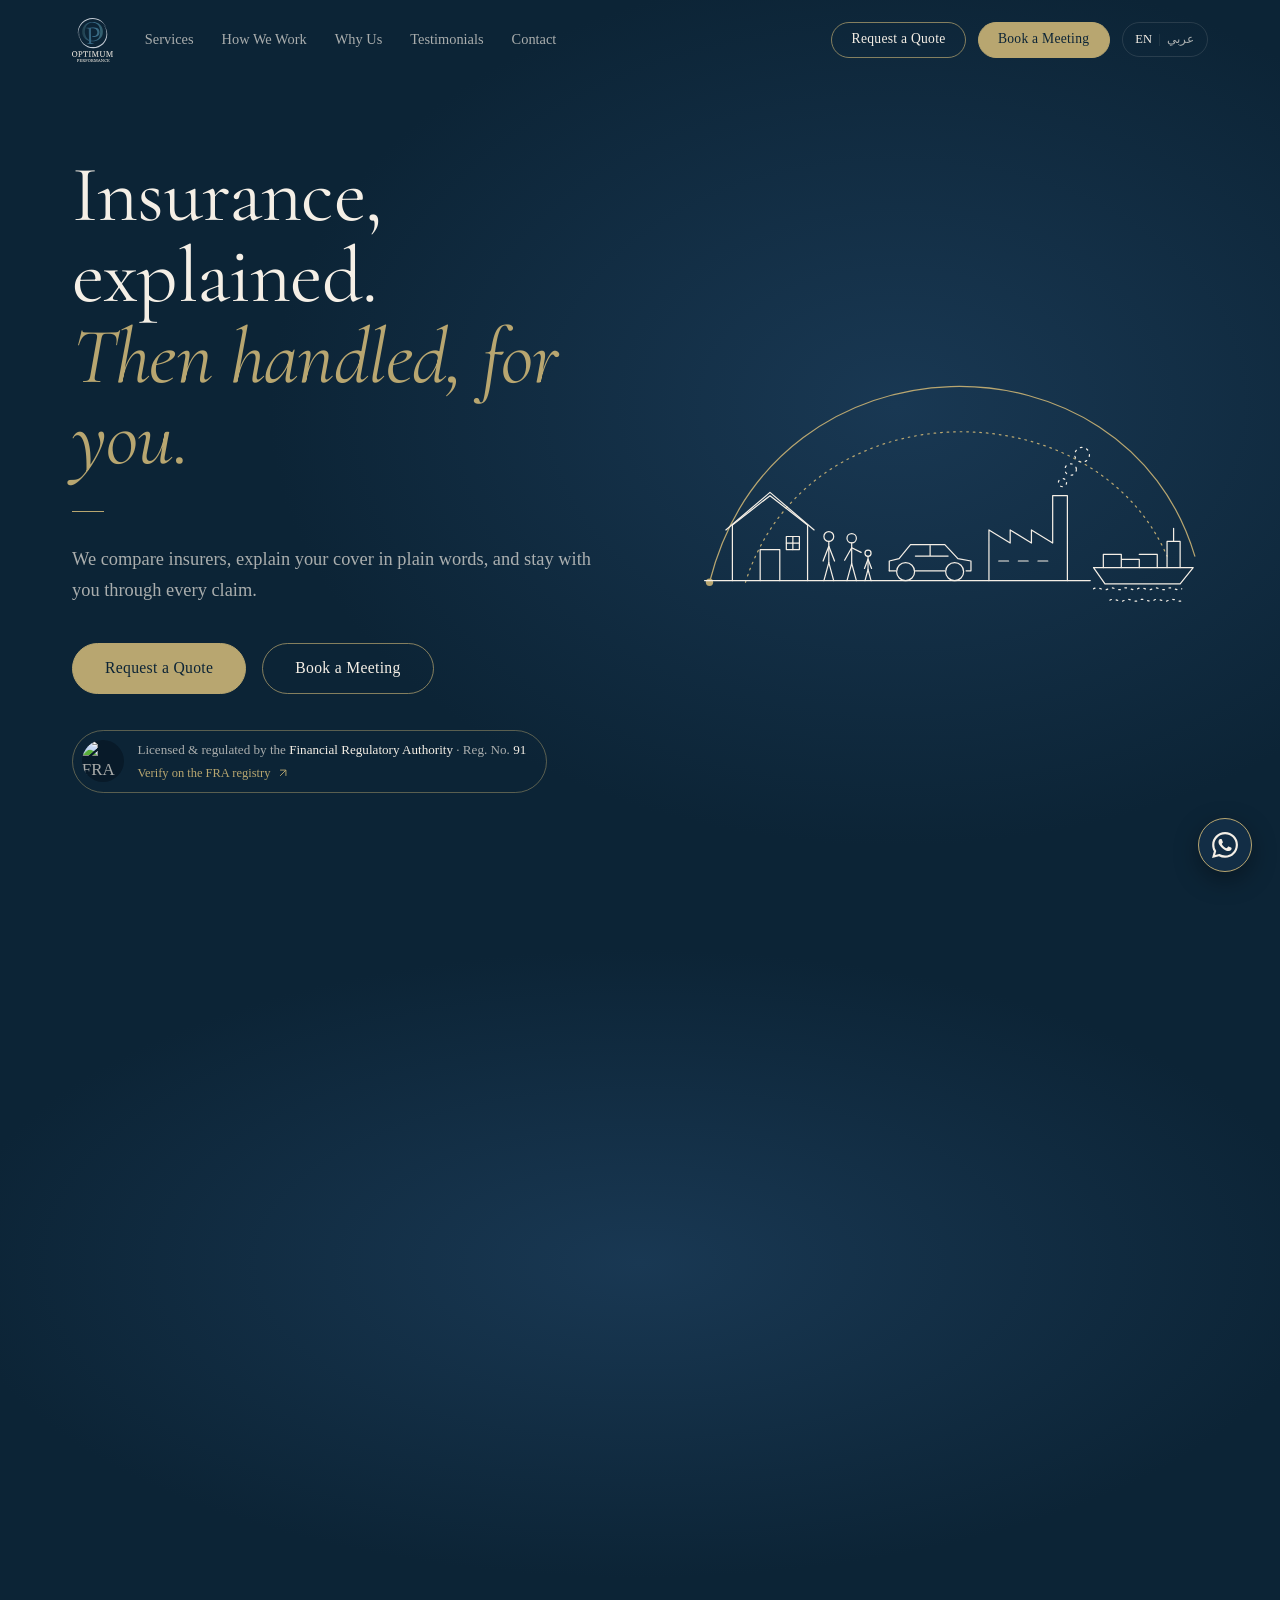
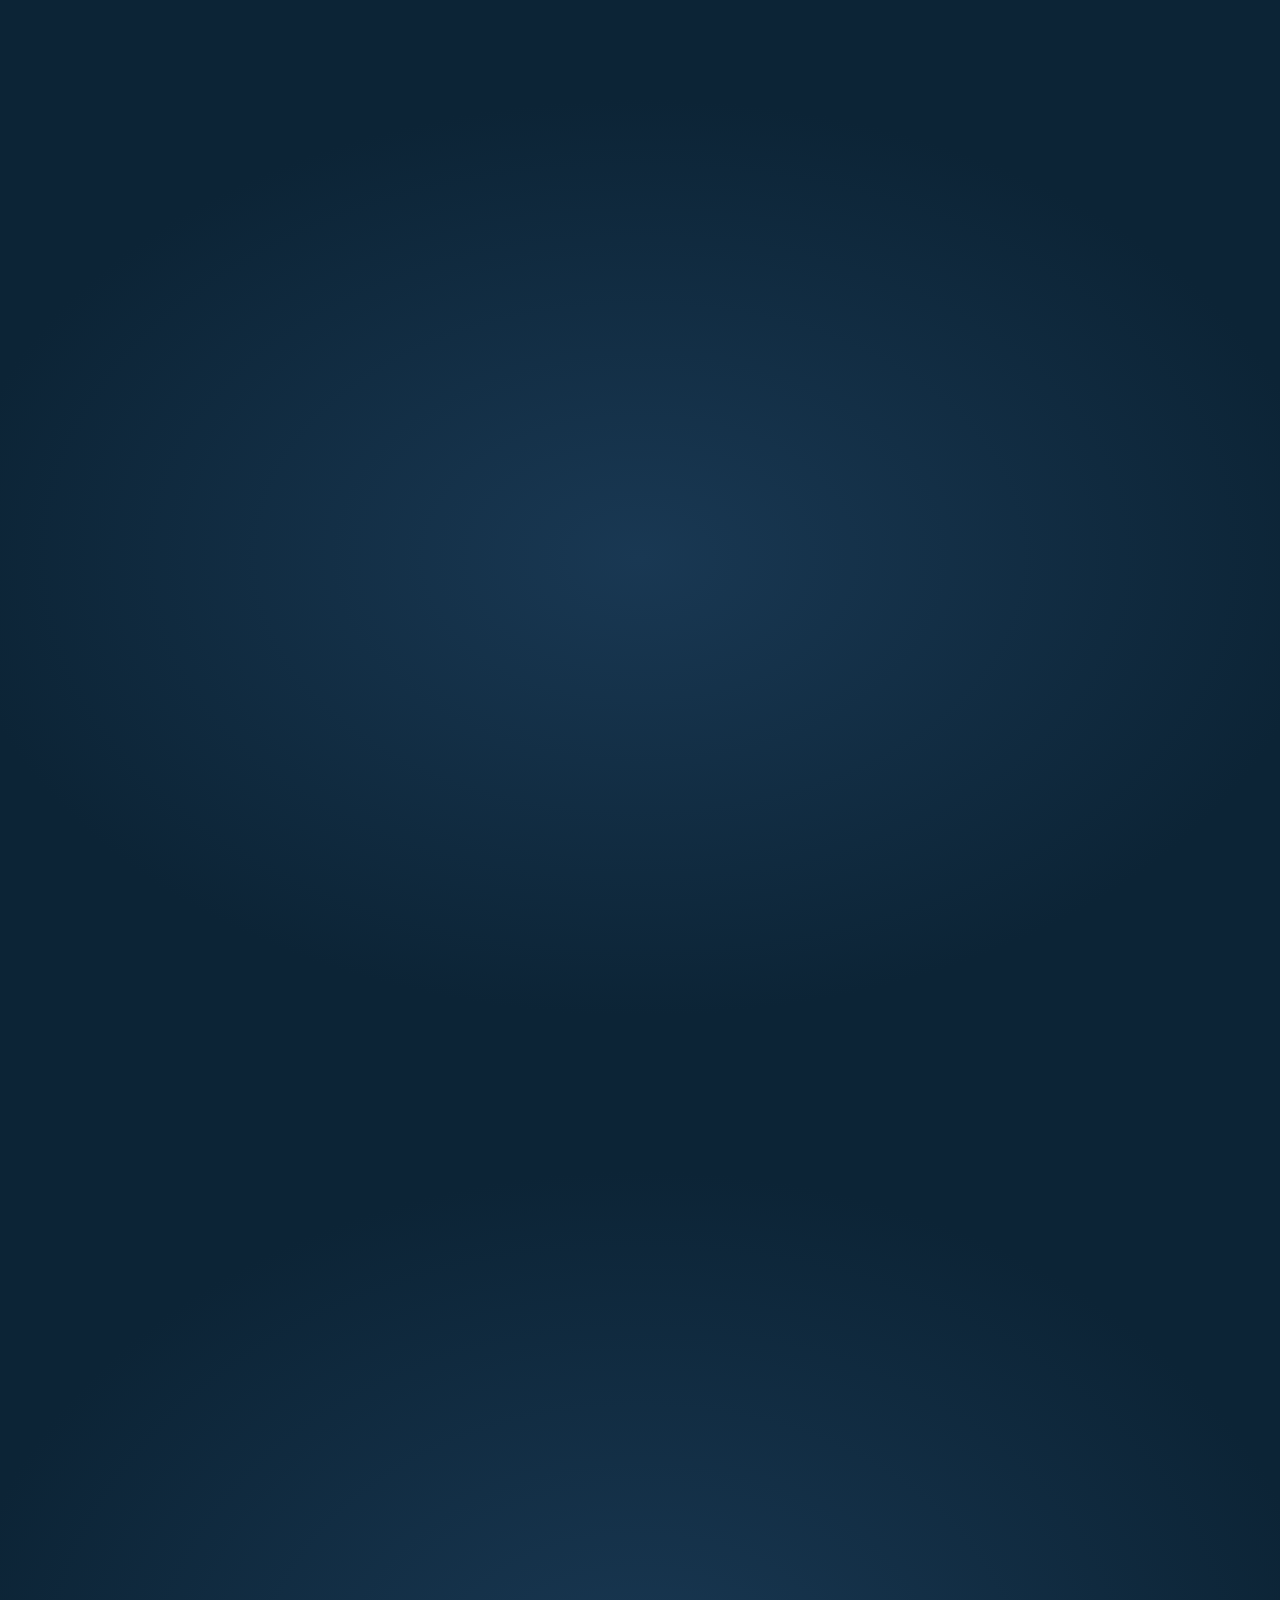
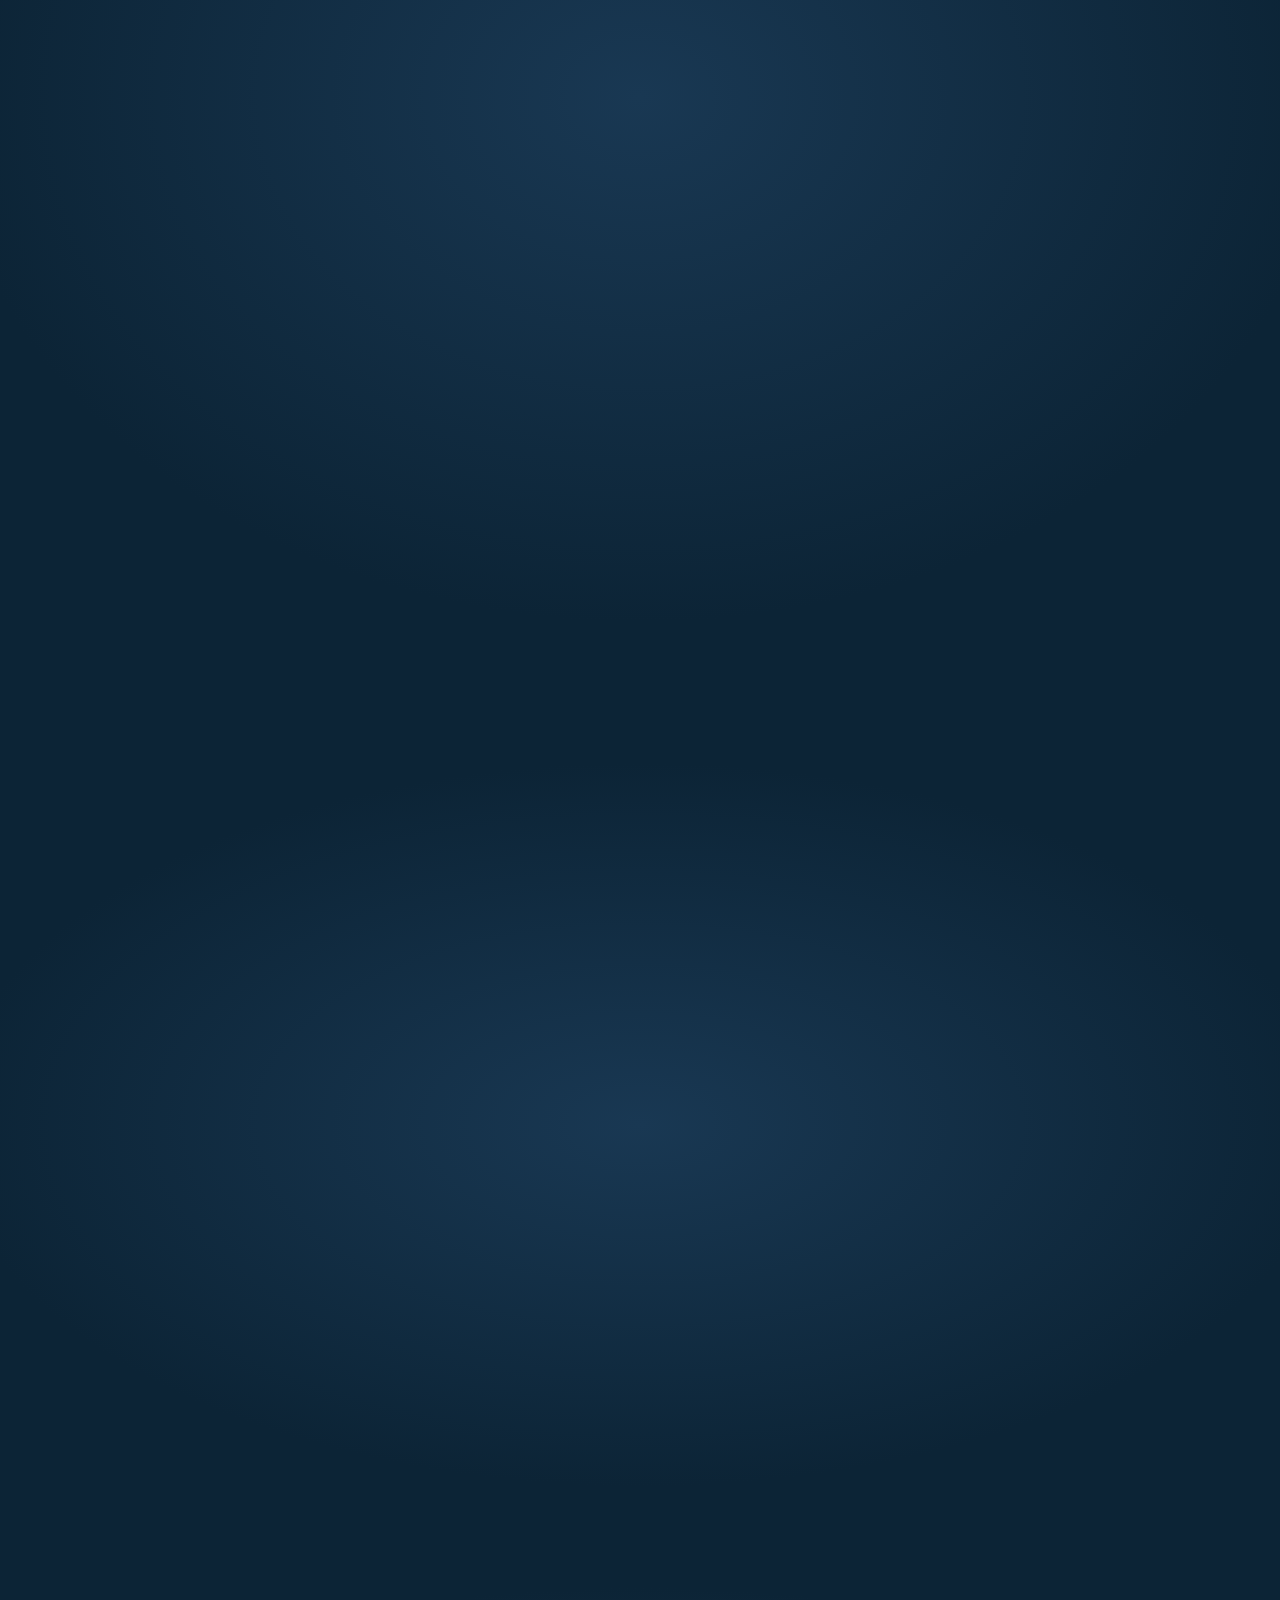
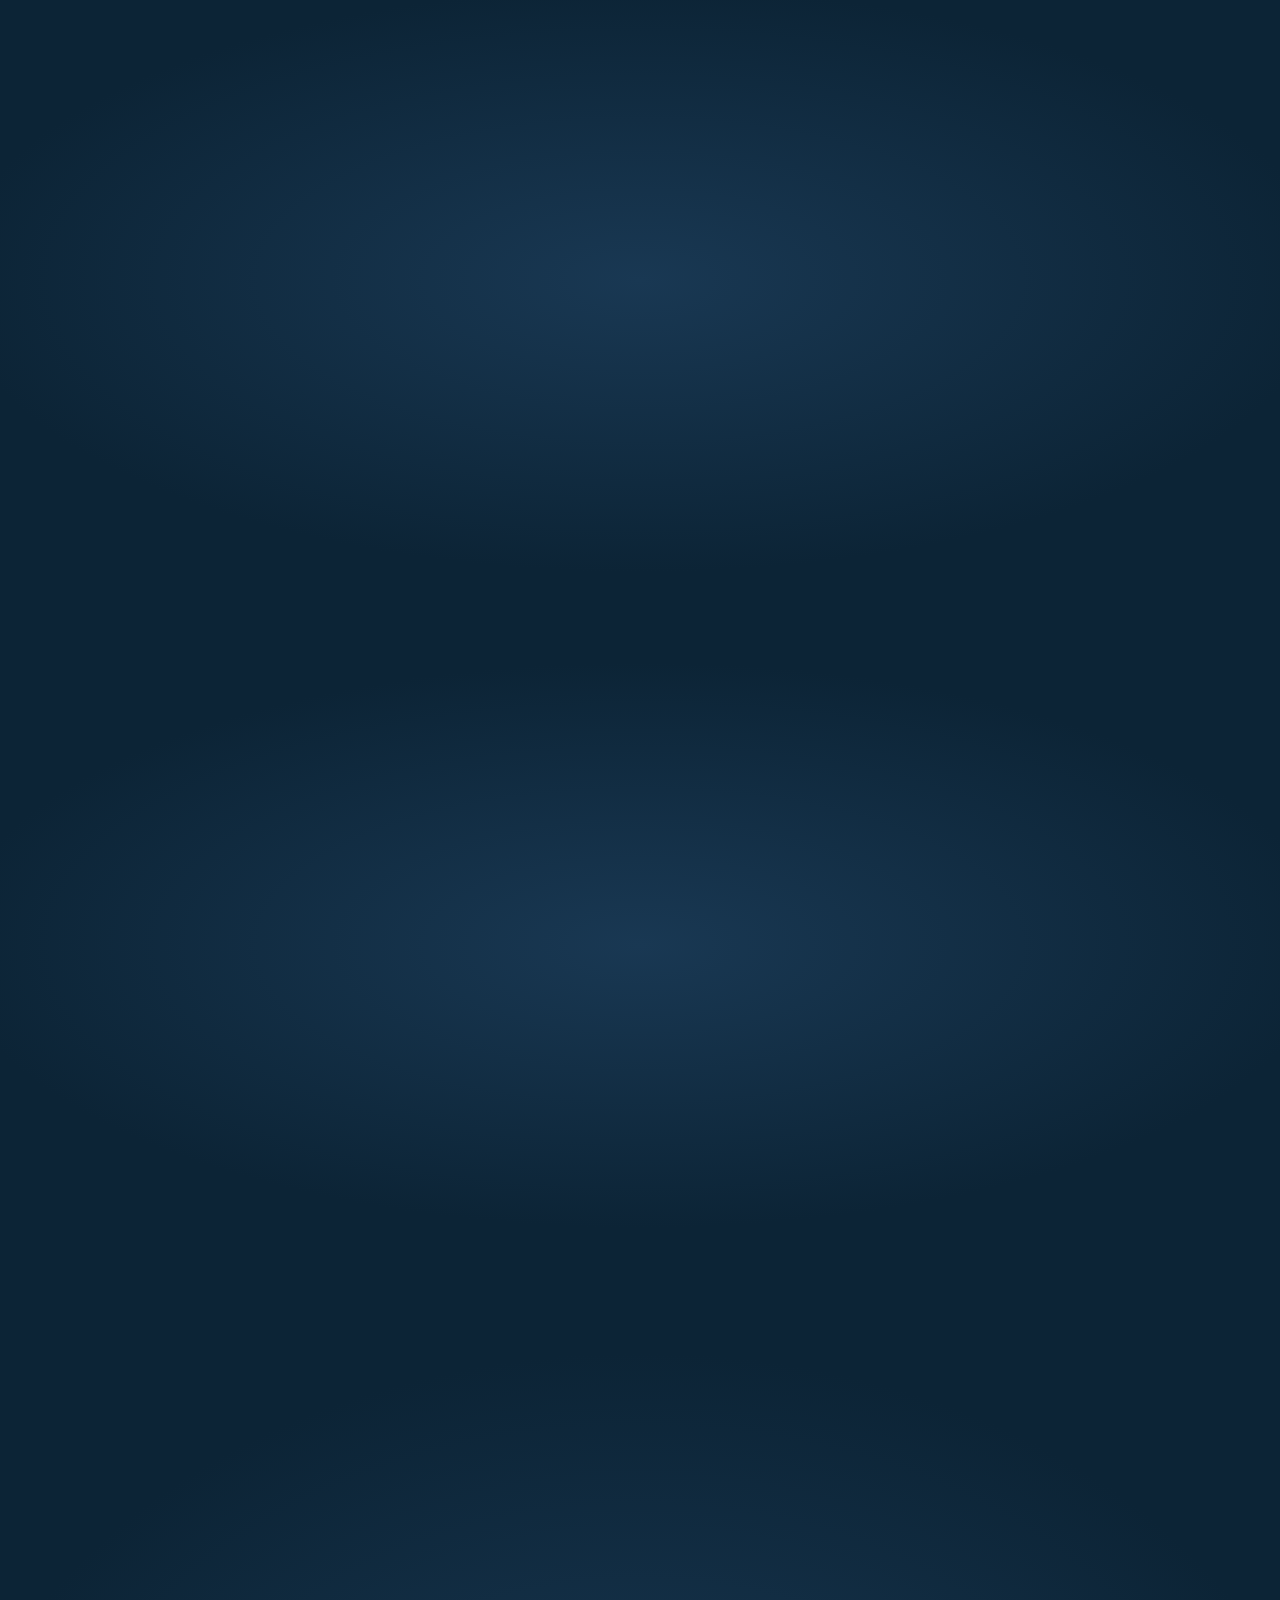
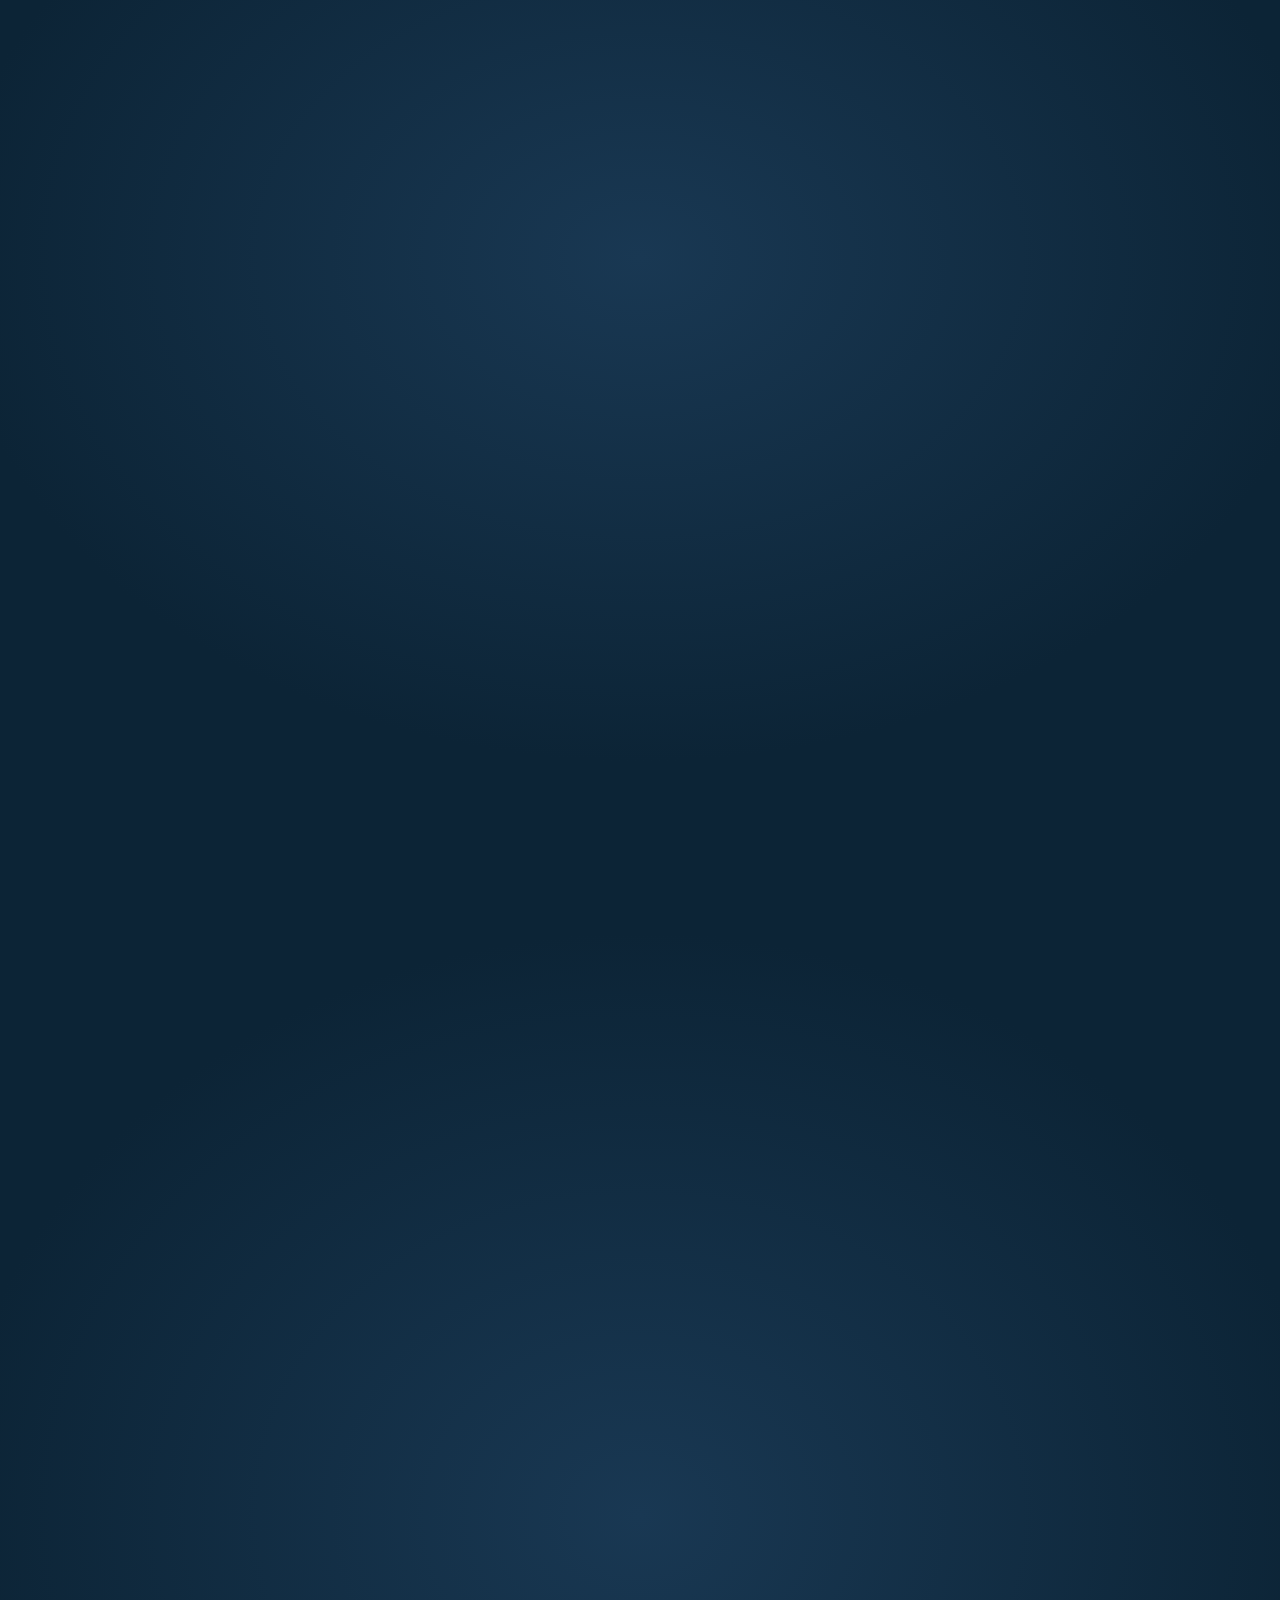
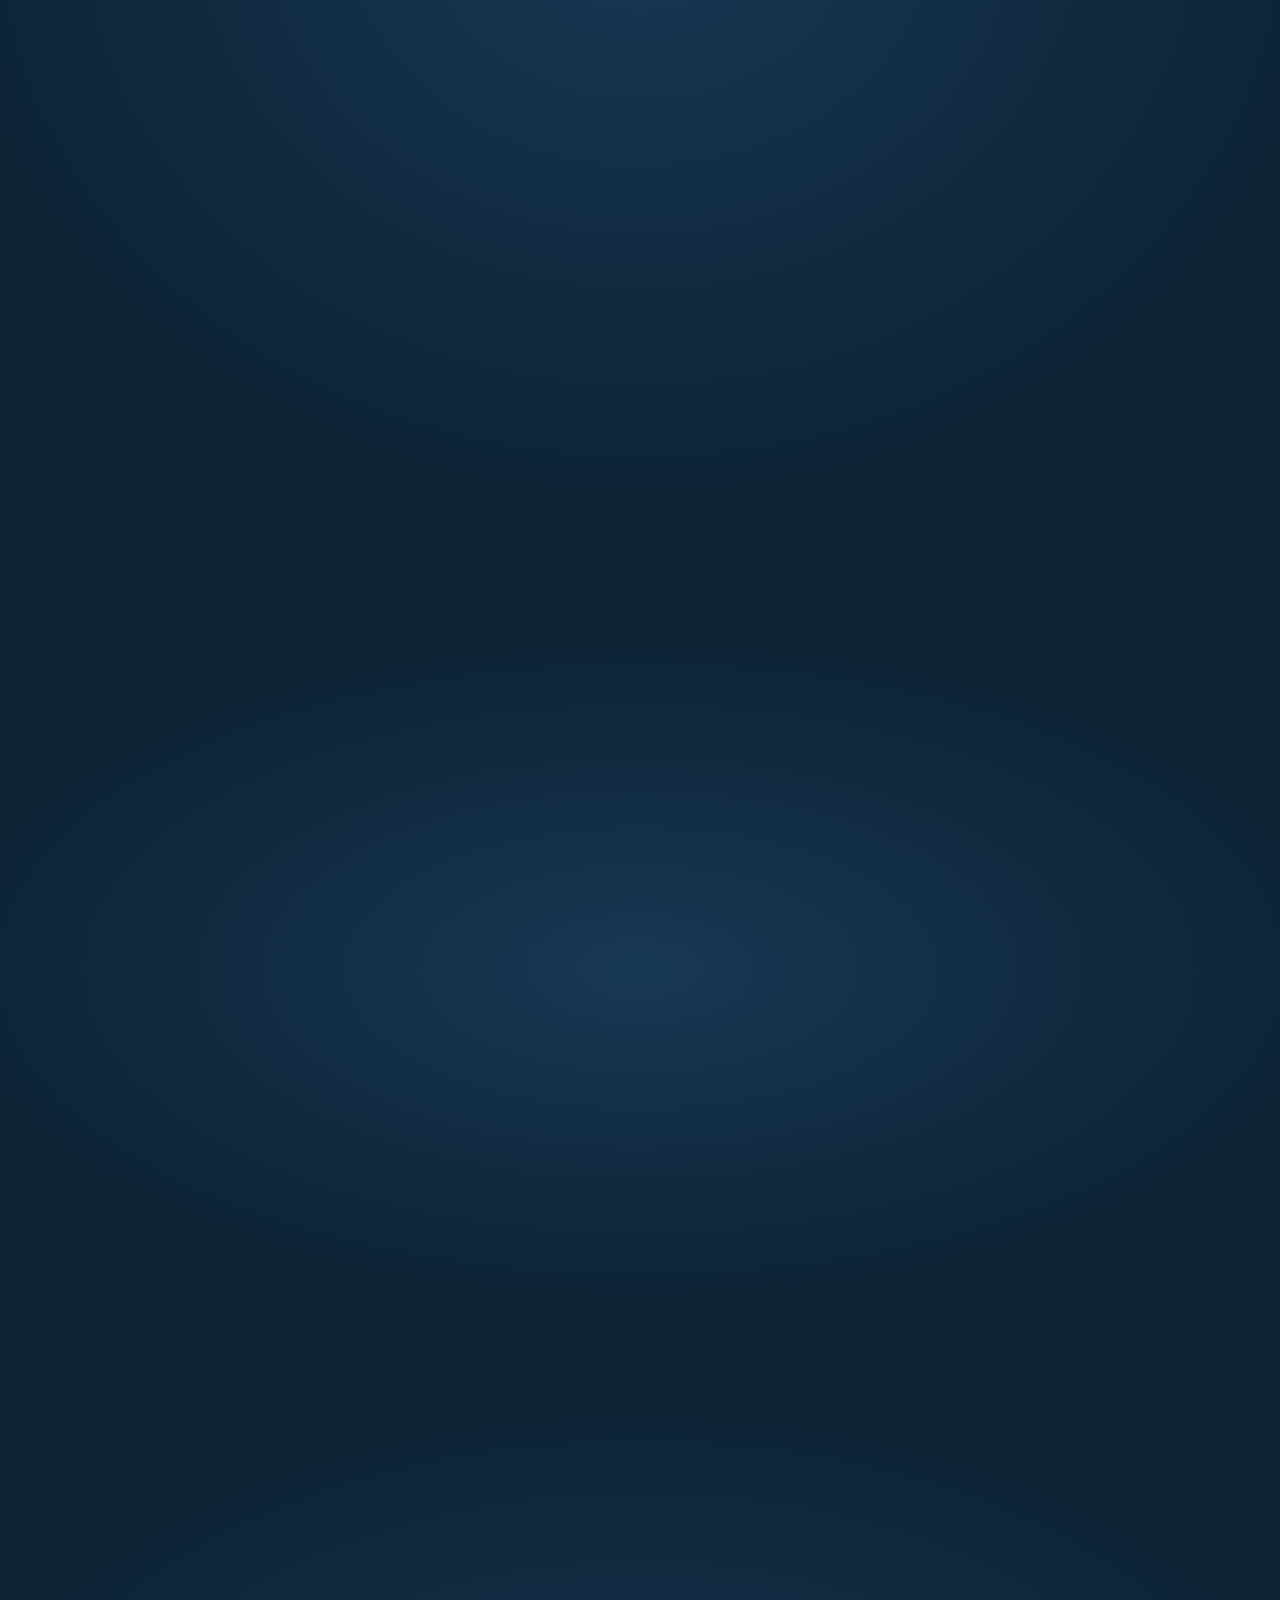
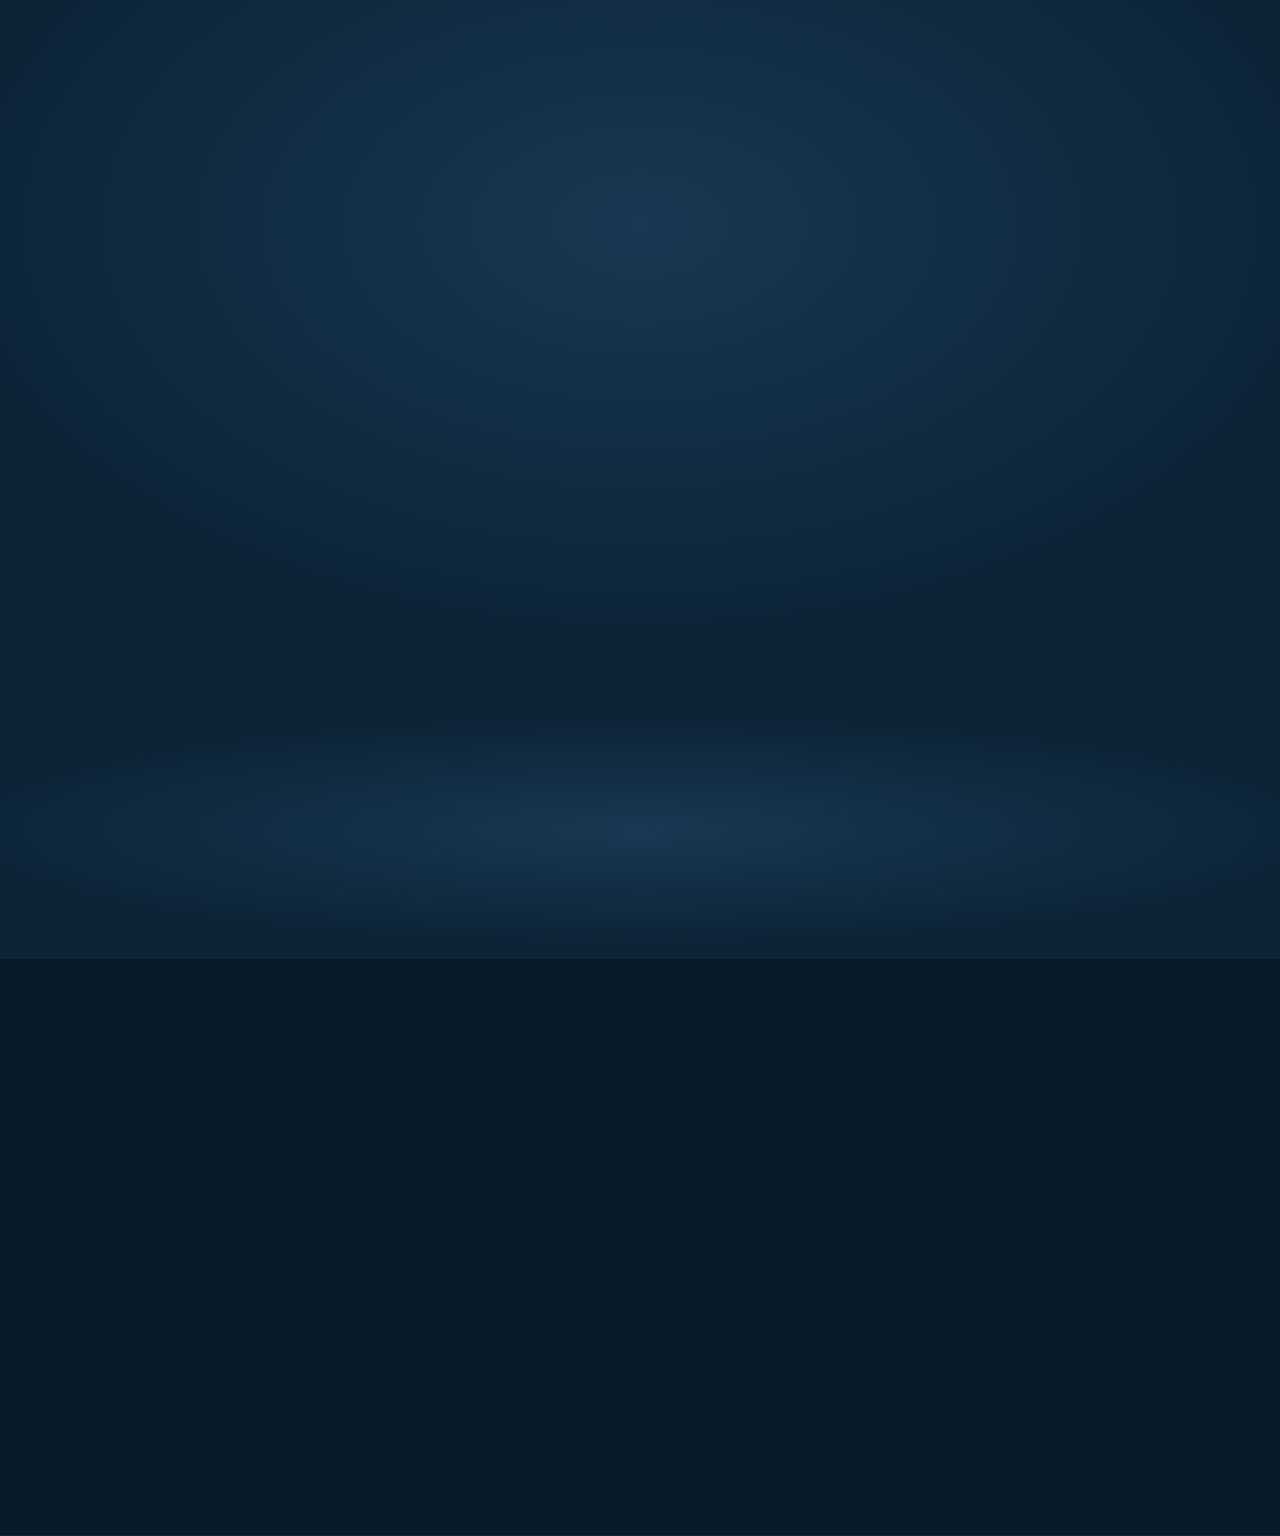
==== commit 82aa2d4c: "Add radial gradient and halo effects for intro animation; enhance visual appeal" ====
--- a/en/index.html
+++ b/en/index.html
@@ -66,7 +66,18 @@
       <stop stop-color="#315c69" offset="1"
          id="intro-stop1457" />
     </linearGradient>
+    <radialGradient id="intro-haloGrad" cx="104.8" cy="77.2" r="120" gradientUnits="userSpaceOnUse">
+      <stop stop-color="#d9c68c" stop-opacity="0.1" offset="0.000" />
+      <stop stop-color="#d9c68c" stop-opacity="0.12" offset="0.167" />
+      <stop stop-color="#d9c68c" stop-opacity="0.17" offset="0.333" />
+      <stop stop-color="#d9c68c" stop-opacity="0.24" offset="0.483" />
+      <stop stop-color="#d9c68c" stop-opacity="0.34" offset="0.633" />
+      <stop stop-color="#d9c68c" stop-opacity="0.1" offset="0.750" />
+      <stop stop-color="#d9c68c" stop-opacity="0" offset="0.917" />
+      <stop stop-color="#d9c68c" stop-opacity="0" offset="1.000" />
+    </radialGradient>
   </defs>
+  <g class="intro-halo"><circle cx="104.8" cy="77.2" r="120" fill="url(#intro-haloGrad)" /></g>
   <g
      class="emblem"
      id="intro-g1"
@@ -79,16 +90,17 @@
     <path pathLength="1"
        id="intro-path1458"
        d="m 0,0 c 0,30.968 25.104,56.072 56.072,56.072 23.274,0 43.234,-14.181 51.716,-34.374 -7.549,22.05 -28.439,37.909 -53.047,37.909 -30.968,0 -56.073,-25.104 -56.073,-56.072 0,-7.693 1.553,-15.024 4.357,-21.699 C 1.074,-12.465 0,-6.36 0,0"
-       fill="#c4cbd4" fill-rule="nonzero"
+       fill="#b8a670" fill-rule="nonzero"
        transform="matrix(1.3333333,0,0,-1.3333333,323.86307,692.0072)"
        clip-path="url(#intro-clipPath1459)" />
     <path pathLength="1"
        id="intro-path1460"
        d="m 0,0 c 9.43,-9.515 15.262,-22.661 15.262,-37.183 0,-29.037 -23.32,-52.576 -52.086,-52.576 -28.767,0 -52.087,23.539 -52.087,52.576 0,2.408 0.175,4.774 0.485,7.096 -0.617,-3.259 -0.954,-6.618 -0.954,-10.058 0,-29.664 24.048,-53.711 53.712,-53.711 29.664,0 53.711,24.047 53.711,53.711 C 18.043,-24.173 11.065,-9.838 0,0"
-       fill="#c4cbd4" fill-rule="nonzero"
+       fill="#b8a670" fill-rule="nonzero"
        transform="matrix(1.3333333,0,0,-1.3333333,448.11627,641.78387)"
        clip-path="url(#intro-clipPath1461)" />
   </g>
+  <g class="intro-halo intro-halo--over"><circle cx="104.8" cy="77.2" r="120" fill="url(#intro-haloGrad)" /></g>
   <g class="wordmark"><g transform="translate(-292.30997,-612.5312)">
     <g
        transform="translate(264.5673,264.5669)"
@@ -220,7 +232,7 @@
 <a href="../index.html" class="lang-toggle" aria-label="Switch language"><span class="lang-active">EN</span><span class="lang-divider">|</span><span class="lang-inactive">عربي</span></a>
 </div></div></nav>
 <main id="main-content" tabindex="-1">
-<section class="hero" id="hero" data-accent="silver"><div class="container"><div class="hero-grid">
+<section class="hero" id="hero" data-accent="gold"><div class="container"><div class="hero-grid">
 <div class="hero-copy reveal">
 <h1 class="headline headline--hero">Insurance, explained.<br><em>Then handled, for you.</em></h1>
 <span class="accent-dash" aria-hidden="true"></span>
@@ -234,7 +246,7 @@
 <div class="hero-art reveal"><svg class="hero-svg draw mirror-rtl" viewBox="0 0 640 400" fill="none" stroke="currentColor" stroke-width="1.5" stroke-linecap="round" stroke-linejoin="round" aria-hidden="true" focusable="false"><path class="acc" d="M30 332 C 110 18, 540 18, 624 300"/><path class="acc dash" d="M74 332 C 150 92, 500 92, 590 300" stroke-dasharray="2 7"/><circle class="acc-fill" cx="30" cy="332" r="4.5"/><path d="M24 330 H496"/><path d="M58 330 V262 L104 226 L150 262 V330"/><path d="M50 268 L104 222 L158 268"/><path d="M92 330 V292 H116 V330"/><rect x="124" y="276" width="16" height="16"/><path d="M132 276 V292 M124 284 H140"/><g transform="translate(176 330) scale(1.0 1.0)" stroke-width="1.5"><circle cx="0" cy="-54" r="6"/><path d="M0 -48 V-22"/><path d="M-7 -24 L0 -42 L7 -24"/><path d="M0 -22 L-6 0 M0 -22 L6 0"/></g><g transform="translate(204 330) scale(0.96 0.96)" stroke-width="1.56"><circle cx="0" cy="-54" r="6"/><path d="M0 -48 V-22"/><path d="M-9 -26 L0 -42 L12 -36"/><path d="M0 -22 L-6 0 M0 -22 L6 0"/></g><g transform="translate(224 330) scale(0.62 0.62)" stroke-width="2.42"><circle cx="0" cy="-54" r="6"/><path d="M0 -48 V-22"/><path d="M-7 -24 L0 -42 L7 -24"/><path d="M0 -22 L-6 0 M0 -22 L6 0"/></g><path d="M250 318 V306 L262 303 L276 286 H318 L334 303 L350 306 V318 H344"/><path d="M250 318 H258 M282 318 H318"/><circle cx="270" cy="319" r="11"/><circle cx="330" cy="319" r="11"/><path d="M282 300 H322 M300 287 V300"/><path d="M372 330 V268 L398 284 V268 L424 284 V268 L450 284 V226 H468 V330"/><path d="M384 306 H396 M408 306 H420 M432 306 H444"/><circle class="dash" cx="462" cy="210" r="5"/><circle class="dash" cx="472" cy="194" r="7"/><circle class="dash" cx="486" cy="176" r="9"/><path class="dash" d="M500 340 c6 -4 12 4 18 0 s12 4 18 0 s12 4 18 0 s12 4 18 0 s12 4 18 0 s12 4 18 0"/><path class="dash" d="M520 354 c6 -4 12 4 18 0 s12 4 18 0 s12 4 18 0 s12 4 18 0 s12 4 18 0"/><path d="M500 314 H622 L606 334 H514 Z"/><path d="M512 314 V298 H534 V314 M534 304 H556 V314 M556 298 H578 V314"/><path d="M590 314 V282 H606 V314 M598 282 V266"/></svg></div>
 </div></div></section>
 <section class="section pain-strip" data-accent="teal"><div class="container"><div class="sec-label reveal"><span class="sec-label__text">The usual way</span><span class="sec-label__rule" aria-hidden="true"></span><span class="sec-label__num">01</span></div><div class="section-head  reveal"><h2 class="headline">Five calls, three quotes,<br><em>and still not sure.</em></h2></div><div class="pain-grid"><div class="pain-item reveal stagger"><svg class="pain-svg draw" viewBox="0 0 160 120" fill="none" stroke="currentColor" stroke-width="1.5" stroke-linecap="round" stroke-linejoin="round" aria-hidden="true" focusable="false"><g transform="translate(44 104) scale(1.0 1.0)" stroke-width="1.5"><circle cx="0" cy="-54" r="6"/><path d="M0 -48 V-22"/><path d="M-9 -26 L0 -42 L12 -36"/><path d="M0 -22 L-6 0 M0 -22 L6 0"/></g><path d="M56 66 H70 V104 H130 l-4 5 l-4 -5 l-4 5 l-4 -5 l-4 5 l-4 -5"/><path class="acc" d="M60 74 H66 M60 82 H66 M60 90 H66 M84 98 H96 M104 98 H116"/><path d="M12 104 H56"/></svg><p>Paying more than you should?</p></div><div class="pain-item reveal stagger"><svg class="pain-svg draw" viewBox="0 0 160 120" fill="none" stroke="currentColor" stroke-width="1.5" stroke-linecap="round" stroke-linejoin="round" aria-hidden="true" focusable="false"><g transform="translate(54 104) scale(1.0 1.0)" stroke-width="1.5"><circle cx="0" cy="-54" r="6"/><path d="M0 -48 V-22"/><path d="M-9 -26 L0 -42 L9 -26"/><path d="M0 -22 L-6 0 M0 -22 L6 0"/></g><path d="M92 104 V36 H132 V104"/><path d="M98 104 V42 H126 V104"/><circle cx="119" cy="74" r="2"/><circle class="acc" cx="54" cy="22" r="10"/><path class="acc" d="M54 16 V22 L59 25"/><path d="M14 104 H148"/></svg><p>A claim that keeps getting delayed?</p></div><div class="pain-item reveal stagger"><svg class="pain-svg draw" viewBox="0 0 160 120" fill="none" stroke="currentColor" stroke-width="1.5" stroke-linecap="round" stroke-linejoin="round" aria-hidden="true" focusable="false"><g transform="translate(58 104) scale(1.0 1.0)" stroke-width="1.5"><circle cx="0" cy="-54" r="6"/><path d="M0 -48 V-22"/><path d="M-8 -28 L0 -42 L9 -30"/><path d="M0 -22 L-9 0 M0 -22 L8 0"/></g><path d="M10 104 H88 V114 M112 114 V104 H150"/><path class="acc dash" d="M88 104 H112" stroke-dasharray="2 5"/><path class="acc" d="M100 58 c0 -8 12 -8 12 0 c0 5 -6 5 -6 11"/><circle class="acc-fill" cx="106" cy="76" r="1.6"/></svg><p>Gaps you only find when it&rsquo;s too late?</p></div><div class="pain-item reveal stagger"><svg class="pain-svg draw" viewBox="0 0 160 120" fill="none" stroke="currentColor" stroke-width="1.5" stroke-linecap="round" stroke-linejoin="round" aria-hidden="true" focusable="false"><g transform="translate(52 104) scale(1.0 1.0)" stroke-width="1.5"><circle cx="0" cy="-54" r="6"/><path d="M0 -48 V-22"/><path d="M-9 -26 L0 -42 L9 -38 L6 -52"/><rect x="4" y="-58" width="4" height="8" rx="1"/><path d="M0 -22 L-6 0 M0 -22 L6 0"/></g><path class="acc dash" d="M68 40 c4 -12 20 -14 24 -2 c3 9 -9 12 -10 3 c-1 -10 16 -14 24 -5 c6 7 -4 13 -7 6 c-3 -9 14 -13 22 -6" stroke-dasharray="2 5"/><path d="M14 104 H146"/></svg><p>No one to call when it matters?</p></div></div></div></section>
-<section class="section" id="services" data-accent="silver"><div class="container">
+<section class="section" id="services" data-accent="gold"><div class="container">
 <div class="sec-label reveal"><span class="sec-label__text">What we cover</span><span class="sec-label__rule" aria-hidden="true"></span><span class="sec-label__num">02</span></div><div class="section-head  reveal"><h2 class="headline">Cover for what you&rsquo;ve built.<br><em>Chosen for how you live and work.</em></h2><span class="accent-dash" aria-hidden="true"></span><p class="lede">Tell us who you&rsquo;re protecting. We&rsquo;ll show you what fits.</p></div>
 <div class="segment-tabs reveal" role="tablist"><button class="segment-tab active" data-segment="individual">For You</button><button class="segment-tab" data-segment="corporate">For Your Business</button></div>
 <div class="segment-content active" id="segment-individual"><div class="services-carousel reveal" data-carousel><div class="services-track" data-carousel-track tabindex="0" aria-label="Individual insurance solutions"><div class="service-card" data-client-type="individual" data-service="life-health"><div class="ring card-ring"><svg class="svc-svg draw" viewBox="0 0 48 48" fill="none" stroke="currentColor" stroke-width="1.5" stroke-linecap="round" stroke-linejoin="round" aria-hidden="true" focusable="false"><path d="M4 26 H13 L17 16 L23 36 L28 22 L31 26 H44"/><path class="acc" d="M24 6 V12 M21 9 H27"/></svg></div><h3>Medical Insurance</h3><p>Care for you and your family, without fine-print surprises.</p><a href="#quote" class="card-cta">Ask about this &rarr;</a></div><div class="service-card" data-client-type="individual" data-service="home"><div class="ring card-ring"><svg class="svc-svg draw" viewBox="0 0 48 48" fill="none" stroke="currentColor" stroke-width="1.5" stroke-linecap="round" stroke-linejoin="round" aria-hidden="true" focusable="false"><path d="M7 22 L24 8 L41 22"/><path d="M11 19 V40 H37 V19"/><path d="M20 40 V29 H28 V40"/><path class="acc" d="M31 15 V9 H35 V18"/></svg></div><h3>Home Insurance</h3><p>Your home and what&rsquo;s in it, protected against fire, theft and the unexpected.</p><a href="#quote" class="card-cta">Ask about this &rarr;</a></div><div class="service-card" data-client-type="individual" data-service="motor"><div class="ring card-ring"><svg class="svc-svg draw" viewBox="0 0 48 48" fill="none" stroke="currentColor" stroke-width="1.5" stroke-linecap="round" stroke-linejoin="round" aria-hidden="true" focusable="false"><path d="M5 31 V26 L10 25 L15 18 H31 L37 25 L43 26 V31 H40"/><path d="M5 31 H9 M19 31 H29"/><circle cx="14" cy="32" r="4.5"/><circle cx="34" cy="32" r="4.5"/><path class="acc" d="M17 24 H33"/></svg></div><h3>Motor Insurance</h3><p>Comprehensive or third-party &mdash; explained before you sign.</p><a href="#quote" class="card-cta">Ask about this &rarr;</a></div><div class="service-card" data-client-type="individual" data-service="personal-accident"><div class="ring card-ring"><svg class="svc-svg draw" viewBox="0 0 48 48" fill="none" stroke="currentColor" stroke-width="1.5" stroke-linecap="round" stroke-linejoin="round" aria-hidden="true" focusable="false"><circle cx="24" cy="9" r="4"/><path d="M24 13 V30 M24 30 L19 42 M24 30 L29 42 M24 18 L16 27"/><path d="M24 18 L30 24 L22 27"/><path class="acc" d="M20 15 L33 23 L21 29"/></svg></div><h3>Personal Accident</h3><p>Income and peace of mind if an accident stops you.</p><a href="#quote" class="card-cta">Ask about this &rarr;</a></div></div><div class="carousel-controls"><button type="button" class="carousel-arrow" data-carousel-prev aria-label="Previous service"><svg viewBox="0 0 24 24" fill="none" stroke="currentColor" stroke-width="1.5" stroke-linecap="round" stroke-linejoin="round" aria-hidden="true"><path d="M15 6l-6 6 6 6"/></svg></button><div class="carousel-dots" data-carousel-dots></div><button type="button" class="carousel-arrow" data-carousel-next aria-label="Next service"><svg viewBox="0 0 24 24" fill="none" stroke="currentColor" stroke-width="1.5" stroke-linecap="round" stroke-linejoin="round" aria-hidden="true"><path d="M9 6l6 6-6 6"/></svg></button></div></div></div>
@@ -246,14 +258,14 @@
 <ol class="steps"><li class="step reveal stagger"><span class="ring step-num">01</span><h3>Understand</h3><p>We listen first and map what you actually need.</p></li><li class="step reveal stagger"><span class="ring step-num">02</span><h3>Compare &amp; negotiate</h3><p>Several insurers, side by side, on your terms.</p></li><li class="step reveal stagger"><span class="ring step-num">03</span><h3>Place</h3><p>You approve; we handle the paperwork.</p></li><li class="step reveal stagger"><span class="ring step-num">04</span><h3>Stay with you</h3><p>Renewals, changes and claims, all year.</p></li></ol>
 <div class="section-cta reveal"><a href="#quote" class="btn btn-primary btn-lg">Ready? Request a quote</a></div>
 </div></section>
-<section class="section" id="why-us" data-accent="silver">
+<section class="section" id="why-us" data-accent="gold">
 <img src="../static/OP_light_emblem.svg" alt="" class="shield-mark" aria-hidden="true" loading="lazy">
 <div class="container"><div class="sec-label reveal"><span class="sec-label__text">Why a broker</span><span class="sec-label__rule" aria-hidden="true"></span><span class="sec-label__num">04</span></div>
 <div class="why-grid"><div class="why-art reveal"><svg class="walk-svg draw mirror-rtl" viewBox="0 0 360 260" fill="none" stroke="currentColor" stroke-width="1.5" stroke-linecap="round" stroke-linejoin="round" aria-hidden="true" focusable="false"><path d="M24 220 H336"/><path class="dash" d="M60 236 H300" stroke-dasharray="2 8"/><g transform="translate(150 220) scale(1.15 1.15)" stroke-width="1.3"><circle cx="0" cy="-54" r="6"/><path d="M0 -48 V-22"/><path d="M-9 -30 L0 -42 L10 -31"/><path d="M0 -22 L-11 0 M0 -22 L10 -1"/></g><g transform="translate(214 220) scale(1.15 1.15)" stroke-width="1.3"><circle cx="0" cy="-54" r="6"/><path d="M0 -48 V-22"/><path d="M-9 -30 L0 -42 L10 -31"/><path d="M0 -22 L-11 0 M0 -22 L10 -1"/></g><rect x="226" y="176" width="16" height="12" rx="2"/><circle class="acc-fill" cx="182" cy="187" r="3.5"/><path class="acc dash" d="M70 120 C 120 40, 250 40, 300 120" stroke-dasharray="2 7"/></svg></div>
 <div class="why-copy"><div class="section-head reveal"><h2 class="headline">We work for you,<br><em>not for one insurer.</em></h2><span class="accent-dash" aria-hidden="true"></span><p class="lede">An insurer sells its own products. We sit on your side of the table and compare the market for you.</p></div>
 <ul class="values"><li class="reveal stagger"><h3>Independent advice</h3><p>Your needs first, then the price.</p></li><li class="reveal stagger"><h3>Integrity</h3><p>What&rsquo;s covered and what isn&rsquo;t, said clearly.</p></li><li class="reveal stagger"><h3>A partner, not a vendor</h3><p>One dedicated broker, all year round.</p></li></ul></div></div>
 </div></section>
-<section class="section" id="stats" data-accent="silver"><div class="container"><div class="sec-label reveal"><span class="sec-label__text">In numbers</span><span class="sec-label__rule" aria-hidden="true"></span><span class="sec-label__num">05</span></div><div class="section-head section-head--center reveal"><h2 class="headline">Twenty-five years.<br><em>The same promise.</em></h2></div><div class="stats-grid"><div class="stat-item reveal stagger"><span class="stat-figure"><span class="stat-number" data-count="25">0</span><span class="stat-suffix">+</span></span><span class="stat-label">Years of experience</span></div><div class="stat-item reveal stagger"><span class="stat-figure"><span class="stat-number" data-count="200">0</span><span class="stat-suffix">+</span></span><span class="stat-label">Policies placed</span></div><div class="stat-item reveal stagger"><span class="stat-figure"><span class="stat-number" data-count="15">0</span><span class="stat-suffix">+</span></span><span class="stat-label">Insurance partners</span></div><div class="stat-item reveal stagger"><span class="stat-figure"><span class="stat-number" data-count="98">0</span><span class="stat-suffix">%</span></span><span class="stat-label">Claims success rate</span></div></div></div></section>
+<section class="section" id="stats" data-accent="gold"><div class="container"><div class="sec-label reveal"><span class="sec-label__text">In numbers</span><span class="sec-label__rule" aria-hidden="true"></span><span class="sec-label__num">05</span></div><div class="section-head section-head--center reveal"><h2 class="headline">Twenty-five years.<br><em>The same promise.</em></h2></div><div class="stats-grid"><div class="stat-item reveal stagger"><span class="stat-figure"><span class="stat-number" data-count="25">0</span><span class="stat-suffix">+</span></span><span class="stat-label">Years of experience</span></div><div class="stat-item reveal stagger"><span class="stat-figure"><span class="stat-number" data-count="200">0</span><span class="stat-suffix">+</span></span><span class="stat-label">Policies placed</span></div><div class="stat-item reveal stagger"><span class="stat-figure"><span class="stat-number" data-count="15">0</span><span class="stat-suffix">+</span></span><span class="stat-label">Insurance partners</span></div><div class="stat-item reveal stagger"><span class="stat-figure"><span class="stat-number" data-count="98">0</span><span class="stat-suffix">%</span></span><span class="stat-label">Claims success rate</span></div></div></div></section>
 <section class="section" id="partners" data-accent="teal"><div class="container"><div class="sec-label reveal"><span class="sec-label__text">Our insurers</span><span class="sec-label__rule" aria-hidden="true"></span><span class="sec-label__num">06</span></div><div class="section-head  reveal"><h2 class="headline">We compare the market&rsquo;s best,<br><em>so you don&rsquo;t have to.</em></h2><span class="accent-dash" aria-hidden="true"></span><p class="lede">Negotiating on your behalf with 15+ local and global insurers.</p></div></div><div class="logo-marquee reveal">
             <div class="logo-marquee-track">
                 <div class="logo-marquee-group">
@@ -282,7 +294,7 @@
                 </div>
             </div>
         </div></section>
-<section class="section" id="testimonials" data-accent="silver"><div class="container">
+<section class="section" id="testimonials" data-accent="gold"><div class="container">
 <div class="sec-label reveal"><span class="sec-label__text">In their words</span><span class="sec-label__rule" aria-hidden="true"></span><span class="sec-label__num">07</span></div><div class="section-head  reveal"><h2 class="headline">Trusted by the people<br><em>we protect.</em></h2></div>
 <div class="testimonial-carousel reveal" data-carousel><div class="testimonial-track" data-carousel-track tabindex="0" aria-label="Client testimonials"><div class="testimonial-card"><span class="t-mark" aria-hidden="true">&ldquo;</span><blockquote class="testimonial-quote">We sincerely appreciate your professionalism, continuous support, and attention to detail. Your prompt responsiveness and commitment to excellence have strengthened our trust and built a valued professional relationship.</blockquote><div class="testimonial-author"><span class="testimonial-logo bubble"><img src="../static/clients/tesppas.webp" alt="Tesppas" loading="lazy"></span><div class="testimonial-info"><span class="testimonial-name">Ashraf Shaaban Ali</span><span class="testimonial-role">Director of Transportation and Logistics, All Foods Tesppas</span></div></div></div><div class="testimonial-card"><span class="t-mark" aria-hidden="true">&ldquo;</span><blockquote class="testimonial-quote">As part of the company's commitment to employee health and safety, a Medical Day was organized in collaboration with Optimum Medical Services. Professional medical examinations and consultations were provided, contributing to greater health awareness and promoting a culture of preventive healthcare in the workplace.</blockquote><div class="testimonial-author"><span class="testimonial-logo bubble"><img src="../static/clients/ro.webp" alt="RO" loading="lazy"></span><div class="testimonial-info"><span class="testimonial-name">Khalil Ibrahim Khalil</span><span class="testimonial-role">Human Resources Director, RO</span></div></div></div><div class="testimonial-card"><span class="t-mark" aria-hidden="true">&ldquo;</span><blockquote class="testimonial-quote">On behalf of Phaga Industries, we would like to express our sincere appreciation for your outstanding efforts, exceptional service, and seamless procedures. Your cooperation and dedication in overcoming challenges throughout the burglary and fire insurance process have been greatly valued.</blockquote><div class="testimonial-author"><span class="testimonial-logo bubble"><img src="../static/clients/phaga.webp" alt="Phaga Industries" loading="lazy"></span><div class="testimonial-info"><span class="testimonial-name">Financial Management</span><span class="testimonial-role">Phaga Industries</span></div></div></div><div class="testimonial-card"><span class="t-mark" aria-hidden="true">&ldquo;</span><blockquote class="testimonial-quote">We extend our sincere appreciation to Optimum for the commitment and professionalism demonstrated throughout every stage of our collaboration. Your accuracy and professional approach contributed significantly to completing our work efficiently and to the highest standards. We truly value this partnership and look forward to continuing our successful collaboration.</blockquote><div class="testimonial-author"><span class="testimonial-logo bubble"><img src="../static/clients/entrag.webp" alt="ENTRAG" loading="lazy"></span><div class="testimonial-info"><span class="testimonial-name">Engineering &amp; Trading Group – ENTRAG</span></div></div></div><div class="testimonial-card"><span class="t-mark" aria-hidden="true">&ldquo;</span><blockquote class="testimonial-quote">I would like to express my sincere gratitude to you and the respected Optimum Brokerage team for your continuous support, proactive problem-solving, and dedicated follow-up.</blockquote><div class="testimonial-author"><span class="testimonial-logo bubble"><img src="../static/clients/saom.webp" alt="Client" loading="lazy"></span><div class="testimonial-info"><span class="testimonial-name">Hesham El-Sakhawy</span><span class="testimonial-role">Deputy General Manager &amp; Administrative Manager</span></div></div></div></div><div class="carousel-controls"><button type="button" class="carousel-arrow" data-carousel-prev aria-label="Previous testimonial"><svg viewBox="0 0 24 24" fill="none" stroke="currentColor" stroke-width="1.5" stroke-linecap="round" stroke-linejoin="round" aria-hidden="true"><path d="M15 6l-6 6 6 6"/></svg></button><div class="carousel-dots" data-carousel-dots></div><button type="button" class="carousel-arrow" data-carousel-next aria-label="Next testimonial"><svg viewBox="0 0 24 24" fill="none" stroke="currentColor" stroke-width="1.5" stroke-linecap="round" stroke-linejoin="round" aria-hidden="true"><path d="M9 6l6 6-6 6"/></svg></button></div></div>
 <div class="section-cta reveal"><a href="#quote" class="btn btn-outline btn-lg">Join 200+ businesses we protect</a></div>
@@ -383,7 +395,7 @@
                 <p>We've received your request and will get back to you within 24 hours.</p>
             </div></div>
 </div></section>
-<section class="section" id="trusted" data-accent="silver"><div class="container"><div class="sec-label reveal"><span class="sec-label__text">Our clients</span><span class="sec-label__rule" aria-hidden="true"></span><span class="sec-label__num">09</span></div><div class="section-head  reveal"><h2 class="headline">Businesses that chose<br><em>to be sure.</em></h2><span class="accent-dash" aria-hidden="true"></span><p class="lede">Partnering with organisations across Egypt.</p></div></div><div class="logo-marquee logo-marquee--clients reveal">
+<section class="section" id="trusted" data-accent="gold"><div class="container"><div class="sec-label reveal"><span class="sec-label__text">Our clients</span><span class="sec-label__rule" aria-hidden="true"></span><span class="sec-label__num">09</span></div><div class="section-head  reveal"><h2 class="headline">Businesses that chose<br><em>to be sure.</em></h2><span class="accent-dash" aria-hidden="true"></span><p class="lede">Partnering with organisations across Egypt.</p></div></div><div class="logo-marquee logo-marquee--clients reveal">
             <div class="logo-marquee-track">
                 <div class="logo-marquee-group">
                     <div class="logo-cell"><img src="../static/clients/abdeldaim.webp" alt="Abdeldaim" loading="lazy" decoding="async"></div>
@@ -460,7 +472,7 @@
 <div class="accordion reveal"><div class="accordion-item"><button class="accordion-header" aria-expanded="false"><span>What is an insurance broker and how is it different from an insurer?</span><span class="ring accordion-icon" aria-hidden="true"><svg viewBox="0 0 24 24" fill="none" stroke="currentColor" stroke-width="1.5" stroke-linecap="round"><path d="M12 6v12M6 12h12"/></svg></span></button><div class="accordion-body"><p>A broker works for you, not the insurer. We compare offers from several insurers, negotiate the terms, and stand with you when you claim. An insurer can only sell its own products.</p></div></div><div class="accordion-item"><button class="accordion-header" aria-expanded="false"><span>Are Optimum Performance&rsquo;s services free?</span><span class="ring accordion-icon" aria-hidden="true"><svg viewBox="0 0 24 24" fill="none" stroke="currentColor" stroke-width="1.5" stroke-linecap="round"><path d="M12 6v12M6 12h12"/></svg></span></button><div class="accordion-body"><p>Yes. Advice and quotes are free. We&rsquo;re paid a commission by the insurer, so you pay the same as going direct, or less, with our support included.</p></div></div><div class="accordion-item"><button class="accordion-header" aria-expanded="false"><span>What happens when I file an insurance claim?</span><span class="ring accordion-icon" aria-hidden="true"><svg viewBox="0 0 24 24" fill="none" stroke="currentColor" stroke-width="1.5" stroke-linecap="round"><path d="M12 6v12M6 12h12"/></svg></span></button><div class="accordion-body"><p>Call us. We prepare the documents, deal with the insurer and follow the settlement until you&rsquo;re paid. That&rsquo;s how we keep a 98% claims success rate.</p></div></div><div class="accordion-item"><button class="accordion-header" aria-expanded="false"><span>Is Optimum Performance a licensed company?</span><span class="ring accordion-icon" aria-hidden="true"><svg viewBox="0 0 24 24" fill="none" stroke="currentColor" stroke-width="1.5" stroke-linecap="round"><path d="M12 6v12M6 12h12"/></svg></span></button><div class="accordion-body"><p>Yes. We&rsquo;re authorised and regulated by the Financial Regulatory Authority (FRA), Registration No. 91, since October 2019.</p></div></div><div class="accordion-item"><button class="accordion-header" aria-expanded="false"><span>Can I switch my current policy and move to you?</span><span class="ring accordion-icon" aria-hidden="true"><svg viewBox="0 0 24 24" fill="none" stroke="currentColor" stroke-width="1.5" stroke-linecap="round"><path d="M12 6v12M6 12h12"/></svg></span></button><div class="accordion-body"><p>Yes. We review your current policy for free, and you can move at your next renewal with no gap in cover.</p></div></div></div>
 </div></section>
 </main>
-<section class="section fra-strip" data-accent="silver"><img src="../static/financialRegulatoryAuthority.png" class="fra-watermark" alt="" aria-hidden="true" loading="lazy"><div class="container">
+<section class="section fra-strip" data-accent="gold"><img src="../static/financialRegulatoryAuthority.png" class="fra-watermark" alt="" aria-hidden="true" loading="lazy"><div class="container">
 <a href="https://fra.gov.eg/en/company_records/company-record-1259n-2/" target="_blank" rel="noopener noreferrer" class="fra-card reveal"><span class="fra-regblock"><span class="fra-regnum">91</span><span class="fra-reglabel">Reg. No. · October 2019</span></span><span class="fra-vline" aria-hidden="true"></span><span class="fra-mid"><img src="../static/financialRegulatoryAuthority.png" alt="Financial Regulatory Authority" class="fra-logo-img" loading="lazy"><span class="fra-text"><span class="fra-label">Authorized &amp; Regulated by</span><span class="fra-authority">The Financial Regulatory Authority (FRA)</span><span class="fra-authority-alt">الهيئة العامة للرقابة المالية</span></span></span><span class="fra-vline" aria-hidden="true"></span><span class="fra-verify"><span>Verify on the FRA registry</span> <svg class="fra-verify-arrow" viewBox="0 0 24 24" fill="none" stroke="currentColor" stroke-width="1.6" width="14" height="14" aria-hidden="true"><path d="M7 17L17 7"/><path d="M7 7h10v10"/></svg></span></a>
 <div class="fra-cx reveal" id="complaints"><p><span class="fra-cx-seg">Have a complaint? You may contact the FRA directly, provided all required insurance documents are available</span><span class="fra-cx-dot" aria-hidden="true"></span><span class="fra-cx-seg"><a href="mailto:info@fra.gov.eg">info@fra.gov.eg</a></span><span class="fra-cx-dot" aria-hidden="true"></span><span class="fra-cx-seg"><a href="https://fra.gov.eg/wp-content/uploads/2021/05/guide-1.pdf" target="_blank" rel="noopener noreferrer" class="fra-cx-guide">Customer protection guide <svg viewBox="0 0 24 24" fill="none" stroke="currentColor" stroke-width="1.6" width="11" height="11" aria-hidden="true"><path d="M7 17L17 7"/><path d="M7 7h10v10"/></svg></a></span></p></div>
 </div></section>
--- a/styles.css
+++ b/styles.css
@@ -1,6 +1,6 @@
 /* ==========================================================================
    Optimum Performance — Lead Generation Website
-   Dark teal-ink identity: cream type, silver + soft teal accents,
+   Dark teal-ink identity: cream type, champagne gold + soft teal accents,
    thin-line illustrations. Old shield logo rendered light-on-dark.
    ========================================================================== */
 
@@ -58,10 +58,10 @@
     --cream-muted: rgba(245, 239, 230, 0.68);
     --cream-faint: rgba(245, 239, 230, 0.55);
     --line: rgba(245, 239, 230, 0.12);
-    --silver: #c4cbd4;
+    --gold: #b8a670;
     --teal: #80c8c0;
     --ember: #e0803f;
-    --accent: var(--silver);
+    --accent: var(--gold);
     --font-display: 'Cormorant Garamond', 'Garamond', Georgia, serif;
     --font-body: 'Times New Roman', Times, serif;
     --ease: cubic-bezier(0.16, 1, 0.3, 1);
@@ -73,7 +73,7 @@
     --font-body: 'Times New Roman', Times, serif;
 }
 
-[data-accent="silver"] { --accent: var(--silver); }
+[data-accent="gold"] { --accent: var(--gold); }
 [data-accent="teal"] { --accent: var(--teal); }
 
 html {
@@ -130,7 +130,7 @@
     left: 0;
     height: 2px;
     width: 0%;
-    background: var(--silver);
+    background: var(--gold);
     z-index: 1001;
     transition: width 0.05s linear;
 }
@@ -165,27 +165,27 @@
 }
 
 .btn-primary {
-    background-color: var(--silver);
-    border-color: var(--silver);
+    background-color: var(--gold);
+    border-color: var(--gold);
     color: var(--ink-900);
 }
 
 .btn-primary:hover {
-    background-color: #dde2e8;
-    border-color: #dde2e8;
+    background-color: #c9b883;
+    border-color: #c9b883;
     transform: translateY(-2px);
-    box-shadow: 0 10px 30px rgba(196, 203, 212, 0.22);
+    box-shadow: 0 10px 30px rgba(184, 166, 112, 0.22);
 }
 
 .btn-outline {
     background: transparent;
     color: var(--cream);
-    border-color: rgba(196, 203, 212, 0.7);
+    border-color: rgba(184, 166, 112, 0.7);
 }
 
 .btn-outline:hover {
-    border-color: var(--silver);
-    background: rgba(196, 203, 212, 0.1);
+    border-color: var(--gold);
+    background: rgba(184, 166, 112, 0.1);
     transform: translateY(-2px);
 }
 
@@ -211,7 +211,7 @@
     position: absolute;
     top: -100px;
     left: 0;
-    background: var(--silver);
+    background: var(--gold);
     color: var(--ink-900);
     padding: 0.75rem 1.5rem;
     z-index: 10000;
@@ -524,7 +524,7 @@
     inset-inline-start: 0;
     width: 0;
     height: 1px;
-    background: var(--silver);
+    background: var(--gold);
     transition: width 0.3s ease;
 }
 
@@ -588,7 +588,7 @@
 }
 
 .lang-toggle:hover {
-    border-color: var(--silver);
+    border-color: var(--gold);
 }
 
 .lang-active {
@@ -658,15 +658,15 @@
     gap: 0.85rem;
     padding-block: 0.5rem;
     padding-inline: 0.55rem 1.25rem;
-    border: 1px solid rgba(196, 203, 212, 0.45);
+    border: 1px solid rgba(184, 166, 112, 0.45);
     border-radius: 999px;
     overflow: hidden;
     transition: border-color var(--transition), background-color var(--transition);
 }
 
 .hero-fra-link:hover {
-    border-color: var(--silver);
-    background: rgba(196, 203, 212, 0.06);
+    border-color: var(--gold);
+    background: rgba(184, 166, 112, 0.06);
 }
 
 /* one-time glint sweep after the intro releases the page */
@@ -677,7 +677,7 @@
     left: 0;
     width: 55%;
     height: 100%;
-    background: linear-gradient(105deg, transparent, rgba(196, 203, 212, 0.22), transparent);
+    background: linear-gradient(105deg, transparent, rgba(184, 166, 112, 0.22), transparent);
     transform: translateX(-130%) skewX(-18deg);
     pointer-events: none;
 }
@@ -716,7 +716,7 @@
     gap: 0.35rem;
     font-size: 0.78rem;
     font-weight: 500;
-    color: var(--silver);
+    color: var(--gold);
 }
 
 .hero-art {
@@ -774,7 +774,7 @@
 }
 
 .segment-tab.active {
-    background: var(--silver);
+    background: var(--gold);
     color: var(--ink-900);
 }
 
@@ -801,7 +801,7 @@
 }
 
 .service-card:hover {
-    border-color: rgba(196, 203, 212, 0.45);
+    border-color: rgba(184, 166, 112, 0.45);
     background: var(--ink-700);
     transform: translateY(-4px);
 }
@@ -817,7 +817,7 @@
 }
 
 .service-card:hover .card-ring {
-    border-color: var(--silver);
+    border-color: var(--gold);
 }
 
 .service-card h3 {
@@ -839,7 +839,7 @@
     margin-top: auto;
     font-size: 0.88rem;
     font-weight: 500;
-    color: var(--silver);
+    color: var(--gold);
 }
 
 /* --- Carousels (testimonials, services) --- */
@@ -907,8 +907,8 @@
 
 .carousel-arrow:hover,
 .carousel-arrow:focus-visible {
-    border-color: var(--silver);
-    color: var(--silver);
+    border-color: var(--gold);
+    color: var(--gold);
 }
 
 .carousel-dots {
@@ -929,7 +929,7 @@
 
 .carousel-dot[aria-current="true"] {
     width: 22px;
-    background: var(--silver);
+    background: var(--gold);
 }
 
 /* --- How we work: staircase --- */
@@ -1001,7 +1001,7 @@
     top: 0.6rem;
     bottom: 0.6rem;
     width: 1px;
-    background: linear-gradient(180deg, var(--silver), var(--line));
+    background: linear-gradient(180deg, var(--gold), var(--line));
 }
 
 .values li {
@@ -1016,8 +1016,8 @@
     width: 13px;
     height: 13px;
     border-radius: 50%;
-    border: 1px solid var(--silver);
-    background: radial-gradient(circle, var(--silver) 0 2.5px, var(--ink-900) 3px);
+    border: 1px solid var(--gold);
+    background: radial-gradient(circle, var(--gold) 0 2.5px, var(--ink-900) 3px);
 }
 
 .values h3 {
@@ -1054,7 +1054,7 @@
     top: 15%;
     height: 70%;
     width: 1px;
-    background: linear-gradient(180deg, transparent, rgba(196, 203, 212, 0.55), transparent);
+    background: linear-gradient(180deg, transparent, rgba(184, 166, 112, 0.55), transparent);
 }
 
 .stat-figure {
@@ -1076,7 +1076,7 @@
 .stat-suffix {
     font-family: 'Cormorant Garamond', Georgia, serif;
     font-size: clamp(1.8rem, 3.5vw, 3rem);
-    color: var(--silver);
+    color: var(--gold);
     margin-inline-start: 0.1em;
 }
 
@@ -1180,7 +1180,7 @@
     font-size: 5rem;
     line-height: 0.6;
     height: 2.2rem;
-    color: var(--silver);
+    color: var(--gold);
 }
 
 .testimonial-quote {
@@ -1639,7 +1639,7 @@
     font-family: var(--font-display);
     font-size: 4.2rem;
     font-weight: 500;
-    color: var(--silver);
+    color: var(--gold);
     line-height: 1;
 }
 
@@ -1656,7 +1656,7 @@
 .fra-vline {
     width: 1px;
     height: 84px;
-    background: linear-gradient(180deg, transparent, rgba(196, 203, 212, 0.5), transparent);
+    background: linear-gradient(180deg, transparent, rgba(184, 166, 112, 0.5), transparent);
     transform: scaleY(0);
     transition: transform 0.9s var(--ease) 0.35s;
 }
@@ -1675,7 +1675,7 @@
     height: 72px;
     object-fit: contain;
     flex-shrink: 0;
-    filter: drop-shadow(0 0 10px rgba(196, 203, 212, 0.25));
+    filter: drop-shadow(0 0 10px rgba(184, 166, 112, 0.25));
     transform: scale(0.7);
     transition: transform 0.7s var(--ease) 0.3s;
 }
@@ -1689,7 +1689,7 @@
 
 .fra-label {
     font-size: 0.8rem;
-    color: var(--silver);
+    color: var(--gold);
     letter-spacing: 0.08em;
     text-transform: uppercase;
 }
@@ -1713,9 +1713,9 @@
     align-items: center;
     gap: 0.5rem;
     padding: 0.7rem 1.5rem;
-    border: 1px solid rgba(196, 203, 212, 0.5);
+    border: 1px solid rgba(184, 166, 112, 0.5);
     border-radius: 999px;
-    color: var(--silver);
+    color: var(--gold);
     font-size: 0.95rem;
     letter-spacing: 0.04em;
     white-space: nowrap;
@@ -1747,8 +1747,8 @@
 
 .fra-card:hover .fra-verify,
 .fra-card:focus-visible .fra-verify {
-    background: var(--silver);
-    border-color: var(--silver);
+    background: var(--gold);
+    border-color: var(--gold);
     color: var(--ink-900);
 }
 
@@ -1778,7 +1778,7 @@
     }
 }
 
-/* complaints line: one muted sentence under the card, segments split by silver dots */
+/* complaints line: one muted sentence under the card, segments split by gold dots */
 .fra-cx {
     margin-top: 1.75rem;
     text-align: center;
@@ -1797,22 +1797,22 @@
     height: 4px;
     margin: 0 0.8rem;
     border-radius: 50%;
-    background: var(--silver);
+    background: var(--gold);
     vertical-align: middle;
 }
 
 .fra-cx a {
     color: var(--cream);
     text-decoration: underline;
-    text-decoration-color: rgba(196, 203, 212, 0.6);
+    text-decoration-color: rgba(184, 166, 112, 0.6);
     text-underline-offset: 3px;
     transition: color 0.3s ease, text-decoration-color 0.3s ease;
 }
 
 .fra-cx a:hover,
 .fra-cx a:focus-visible {
-    color: var(--silver);
-    text-decoration-color: var(--silver);
+    color: var(--gold);
+    text-decoration-color: var(--gold);
 }
 
 .fra-cx-guide {
@@ -1907,7 +1907,7 @@
 
 .footer-links a:hover,
 .footer-social-link:hover {
-    color: var(--silver);
+    color: var(--gold);
 }
 
 .footer-contact li {
@@ -1921,7 +1921,7 @@
 .footer-contact svg {
     flex-shrink: 0;
     margin-top: 4px;
-    color: var(--silver);
+    color: var(--gold);
 }
 
 .footer-bottom {
@@ -1951,7 +1951,7 @@
     justify-content: center;
     border-radius: 50%;
     background: var(--ink-800);
-    border: 1px solid var(--silver);
+    border: 1px solid var(--gold);
     color: var(--cream);
     box-shadow: 0 8px 24px rgba(0, 0, 0, 0.35);
     z-index: 999;
@@ -2373,10 +2373,10 @@
     overflow: visible; /* viewBox is tight-cropped; lets the wordmark glow paint past the edges */
 }
 
-/* Phase 1+2: silver trace (0-1.9s, staggered), then light-on-dark fill / stroke fade (1.7-2.4s) */
+/* Phase 1+2: gold trace (0-1.9s, staggered), then light-on-dark fill / stroke fade (1.7-2.4s) */
 #intro .emblem path {
     fill-opacity: 0;
-    stroke: var(--silver);
+    stroke: var(--gold);
     stroke-width: 0.9;
     stroke-dasharray: 1;
     stroke-dashoffset: 1;
@@ -2396,6 +2396,49 @@
     to { fill-opacity: 1; stroke-opacity: 0; }
 }
 
+/* Gold glow from the ring in toward the centre: fades up with the fill, a faint screen pass tints the letters,
+   then fades out on the glide so the nav logo lands as the normal logo */
+#intro .intro-halo {
+    opacity: 0;
+    animation: introHaloIn 0.9s ease 1.5s forwards;
+}
+
+#intro .intro-halo--over {
+    mix-blend-mode: screen;
+    --halo-max: 0.25;
+}
+
+#intro.intro-gliding .intro-halo {
+    animation: introHaloOut 0.5s ease forwards;
+}
+
+/* Candle-like flicker on the circles (multiplies with the group's fade), both layers in step */
+#intro .intro-halo circle {
+    animation: introHaloFlicker 4.5s ease-in-out 1.5s infinite;
+}
+
+@keyframes introHaloFlicker {
+    0%, 100% { opacity: 1; }
+    9%  { opacity: 0.78; }
+    16% { opacity: 0.94; }
+    27% { opacity: 0.66; }
+    35% { opacity: 0.9; }
+    48% { opacity: 0.74; }
+    58% { opacity: 1; }
+    71% { opacity: 0.82; }
+    79% { opacity: 0.95; }
+    90% { opacity: 0.7; }
+}
+
+@keyframes introHaloIn {
+    to { opacity: var(--halo-max, 1); }
+}
+
+@keyframes introHaloOut {
+    from { opacity: var(--halo-max, 1); }
+    to { opacity: 0; }
+}
+
 /* Phase 3: wordmark writes on letter by letter with a silver trace + glow (1.6-3.4s) */
 #intro .wordmark {
     animation: introWordGlow 3.6s ease forwards;
@@ -2410,7 +2453,7 @@
 
 #intro .wordmark path {
     fill-opacity: 0;
-    stroke: #dee4ec; /* brighter silver than the emblem trace */
+    stroke: #dee4ec; /* silver counterpart to the emblem's gold */
     stroke-width: 0.45;
     stroke-dasharray: 1;
     stroke-dashoffset: 1;
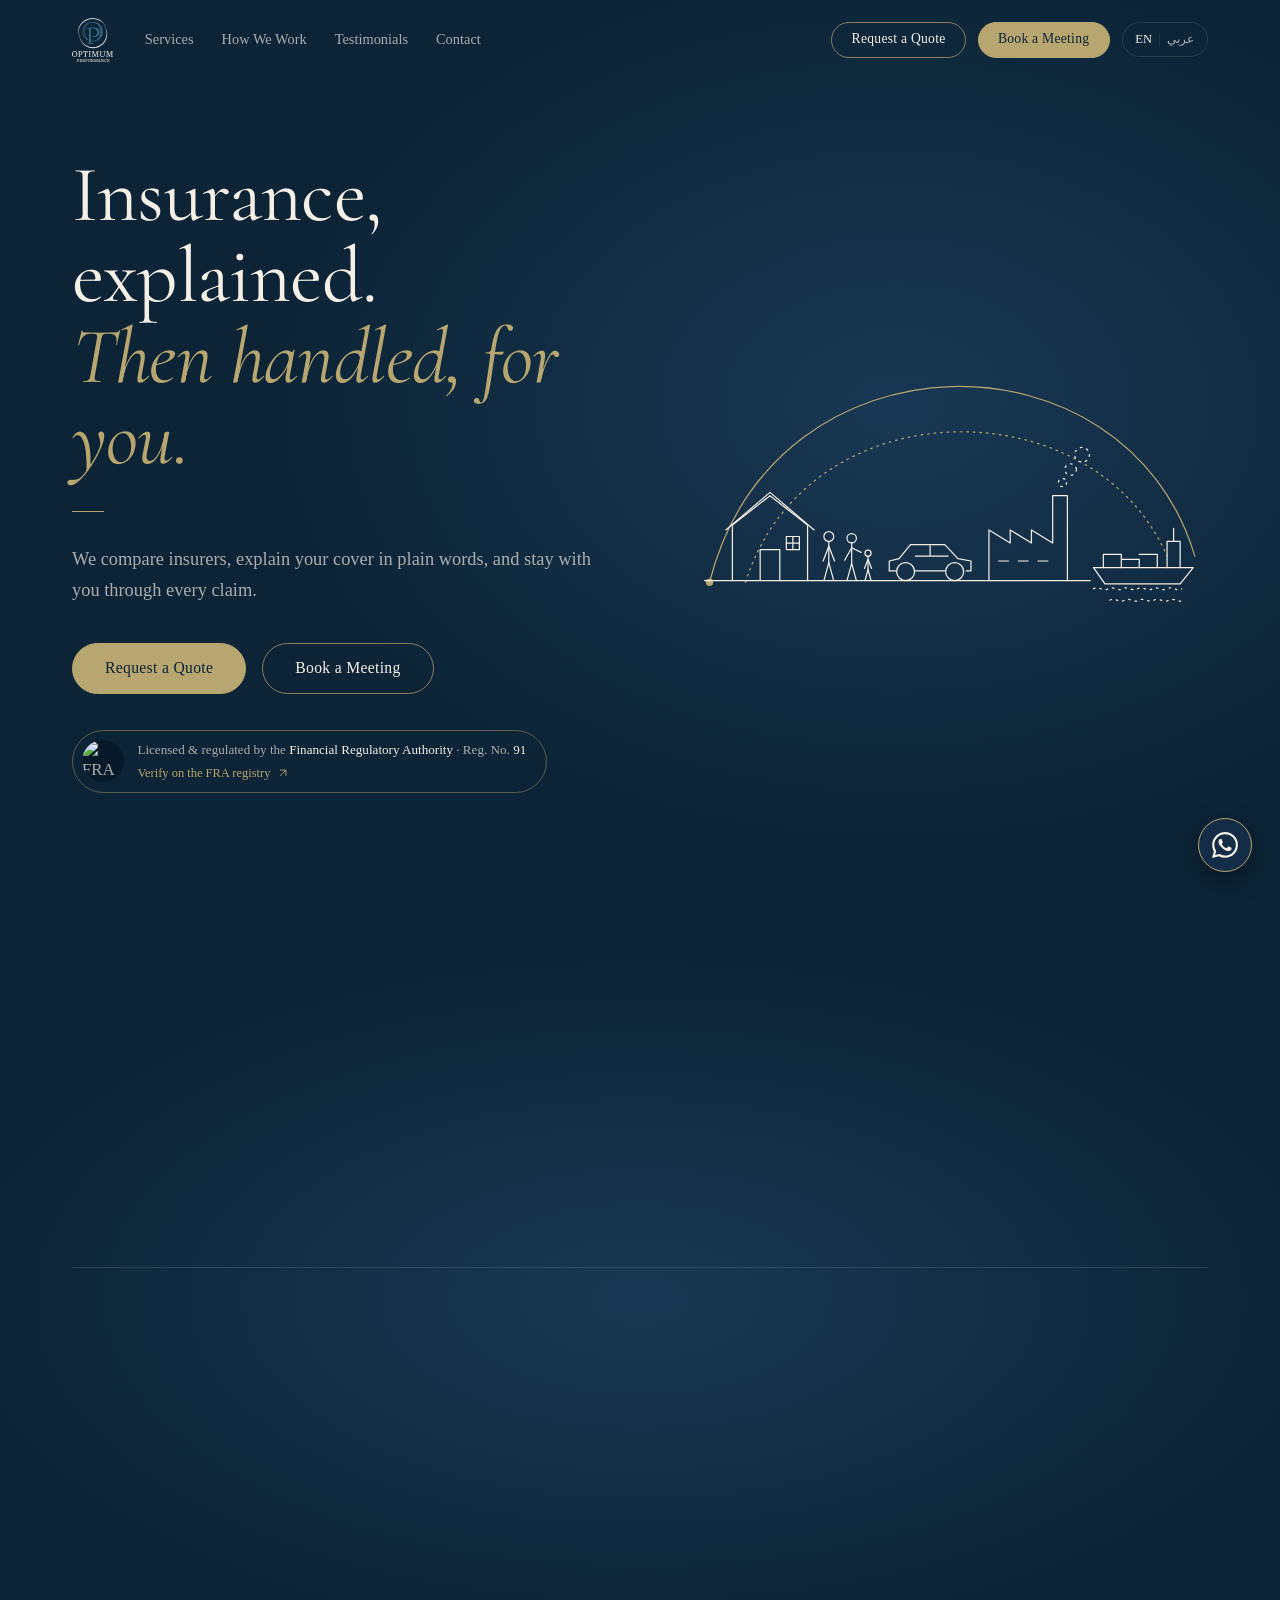
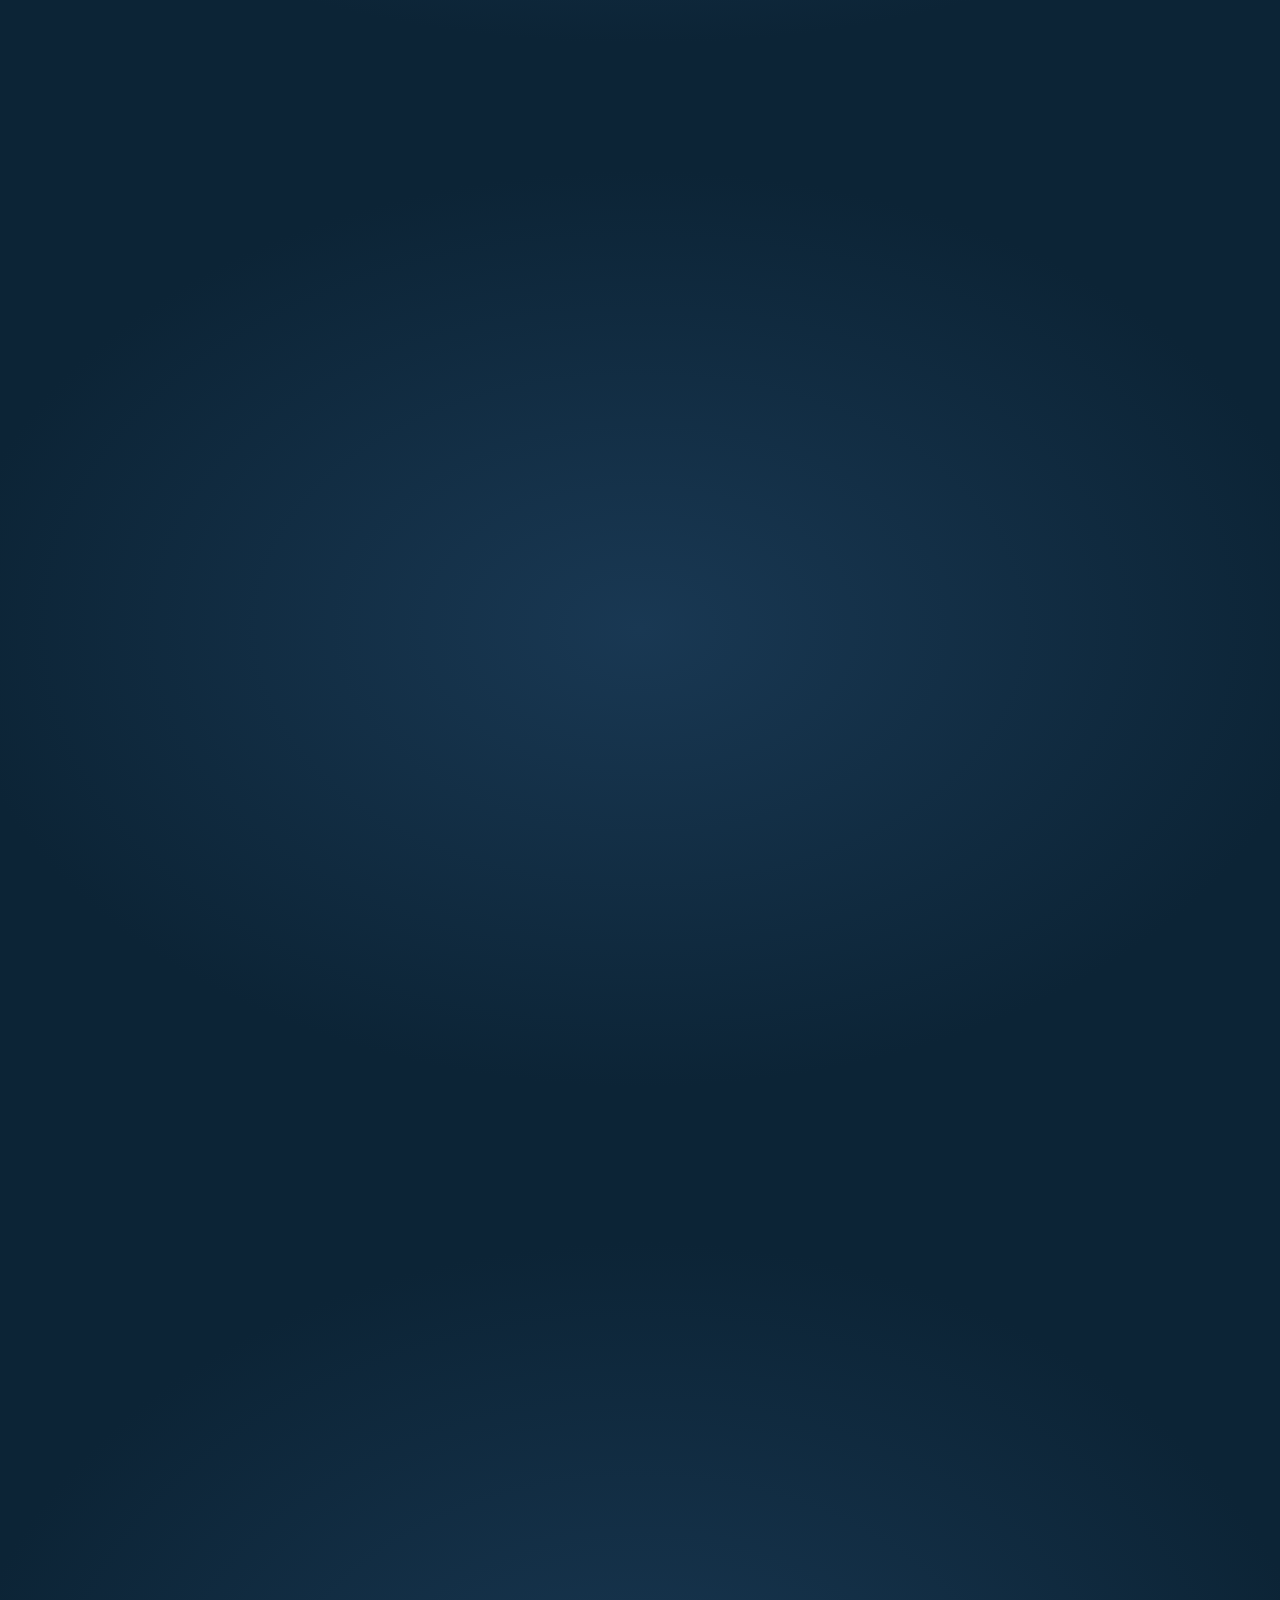
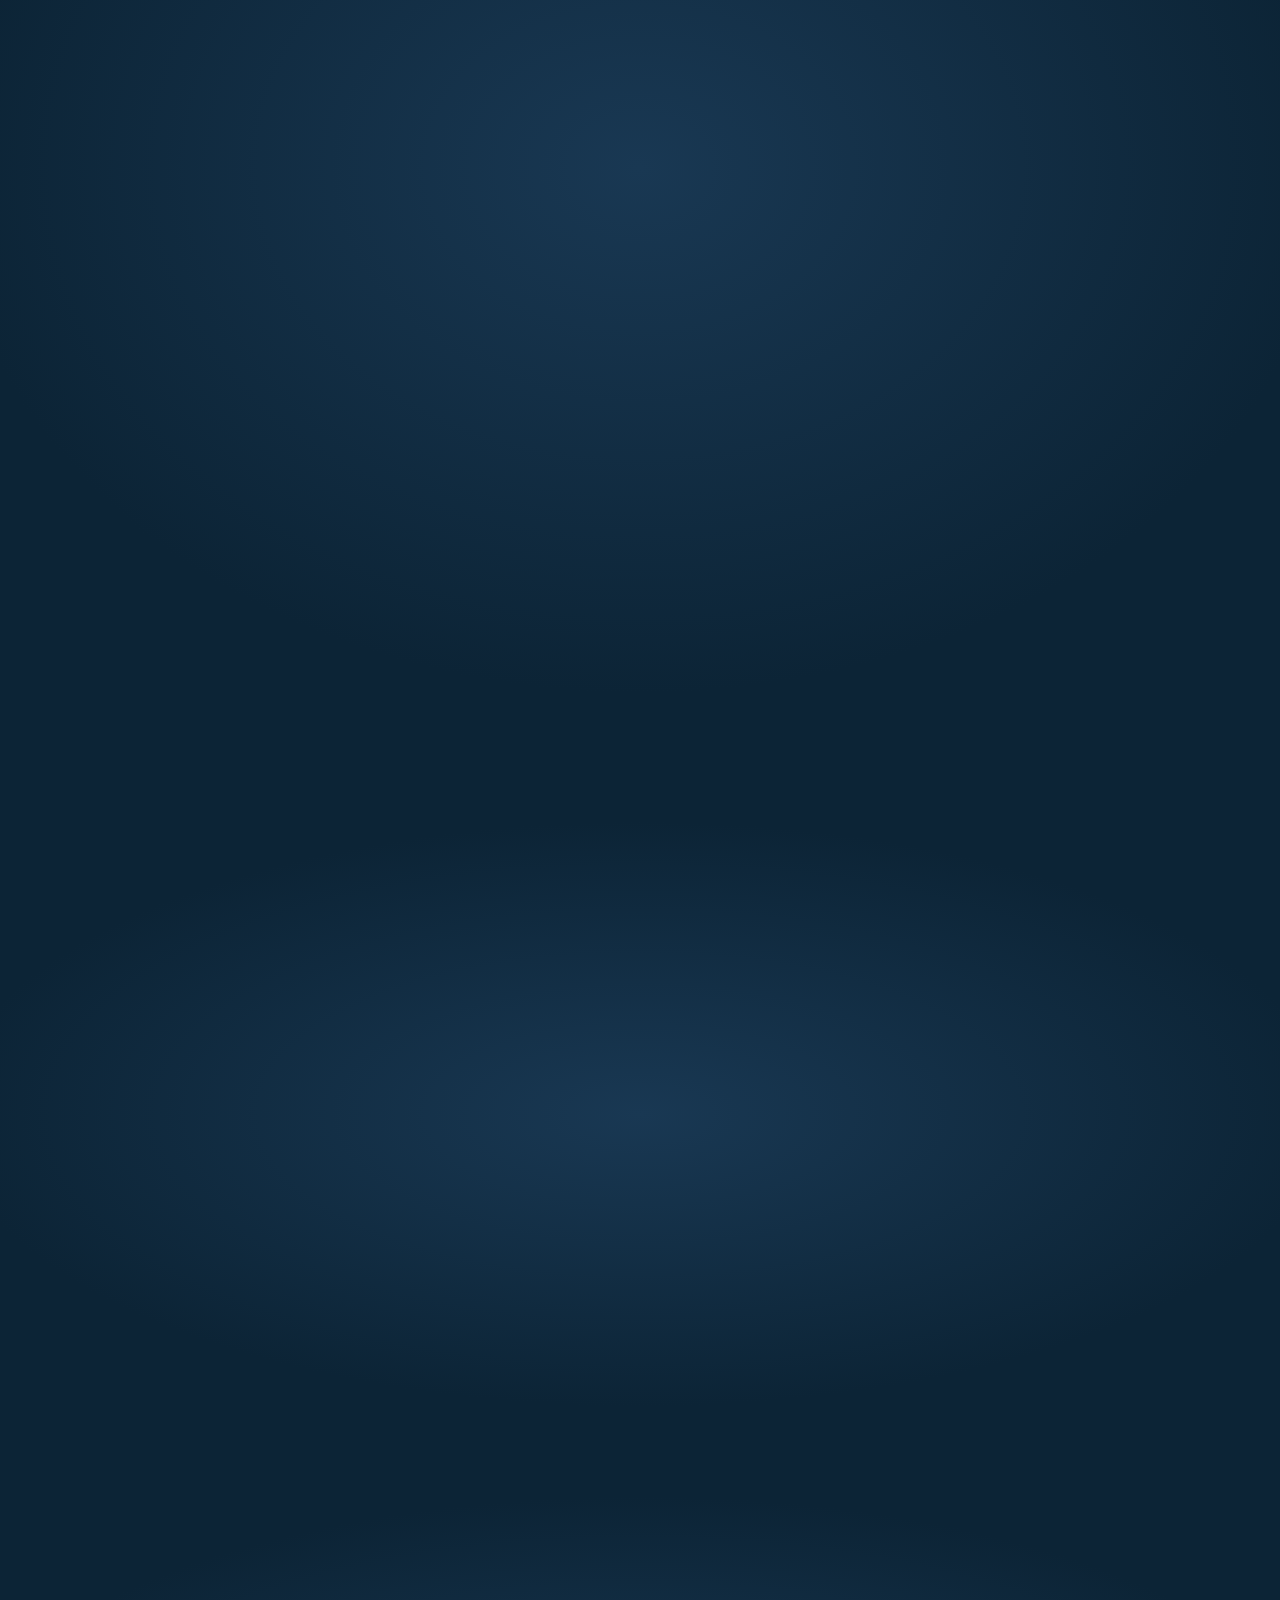
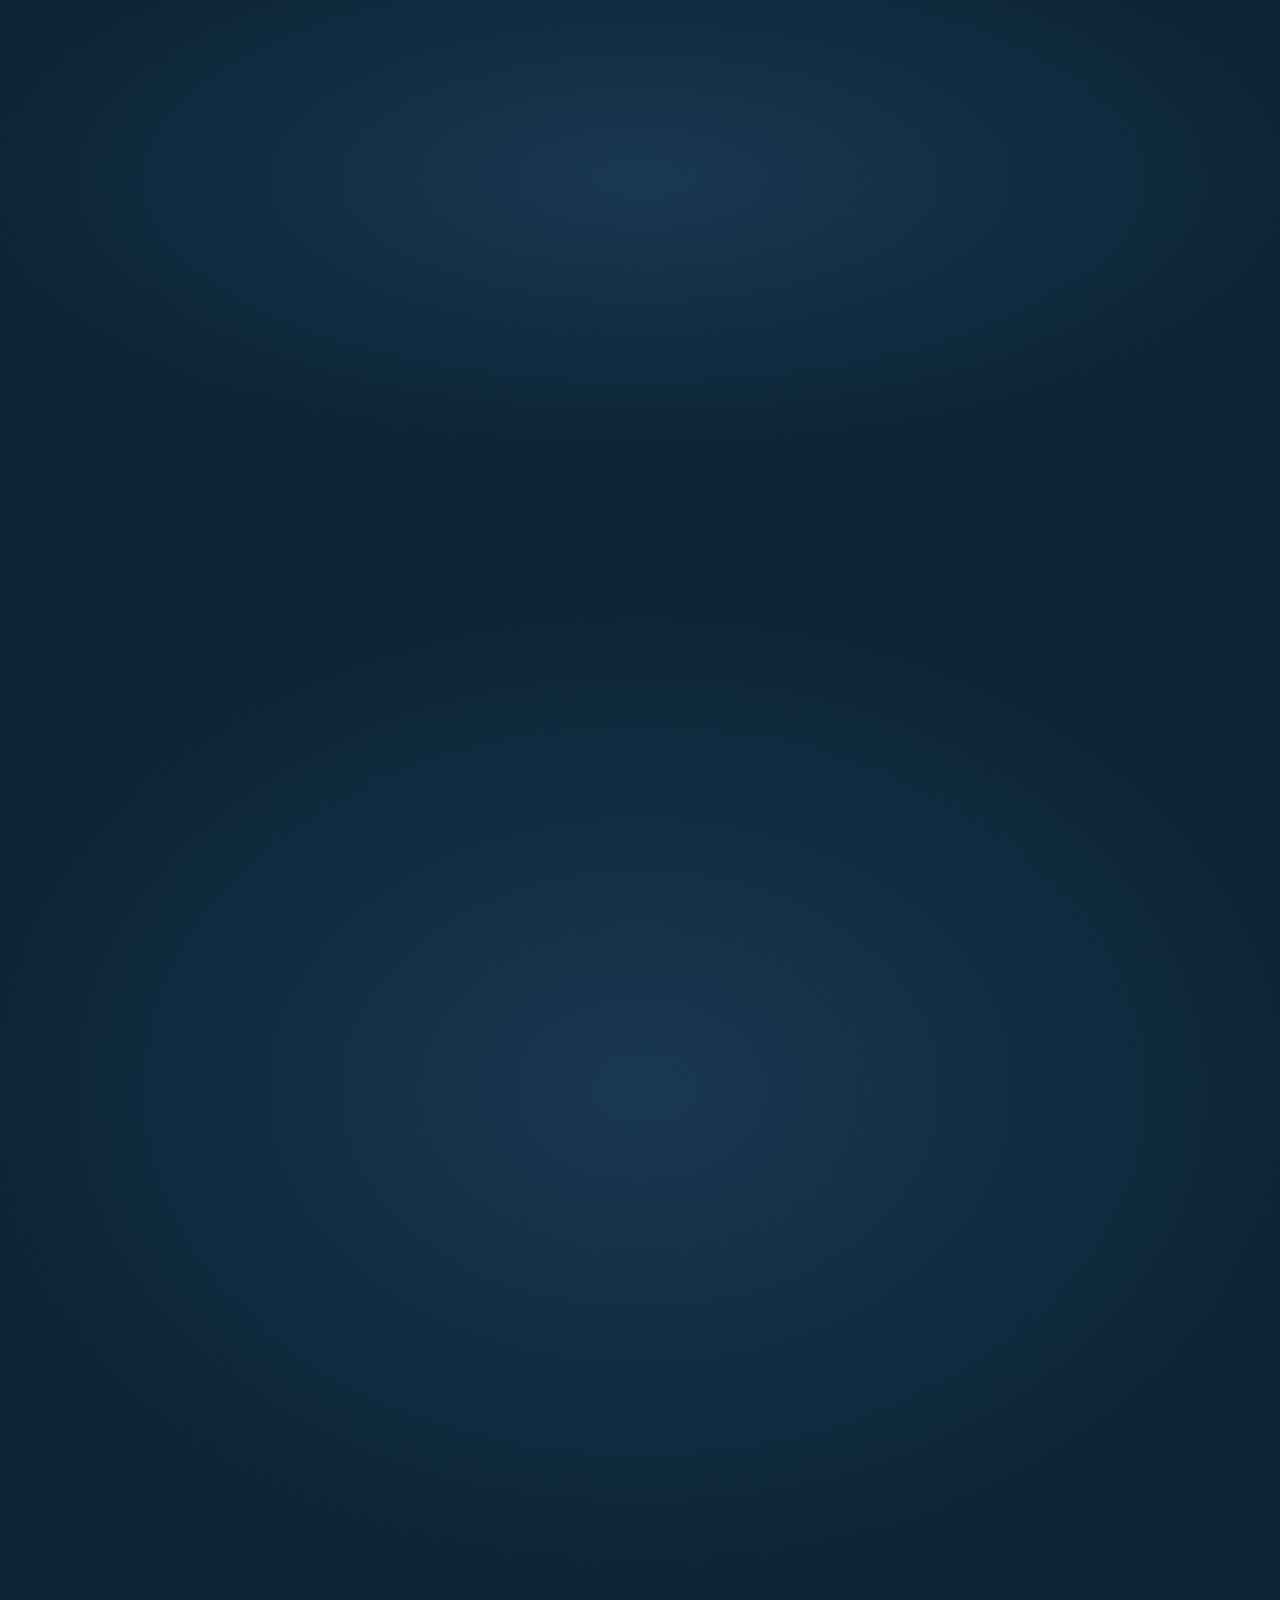
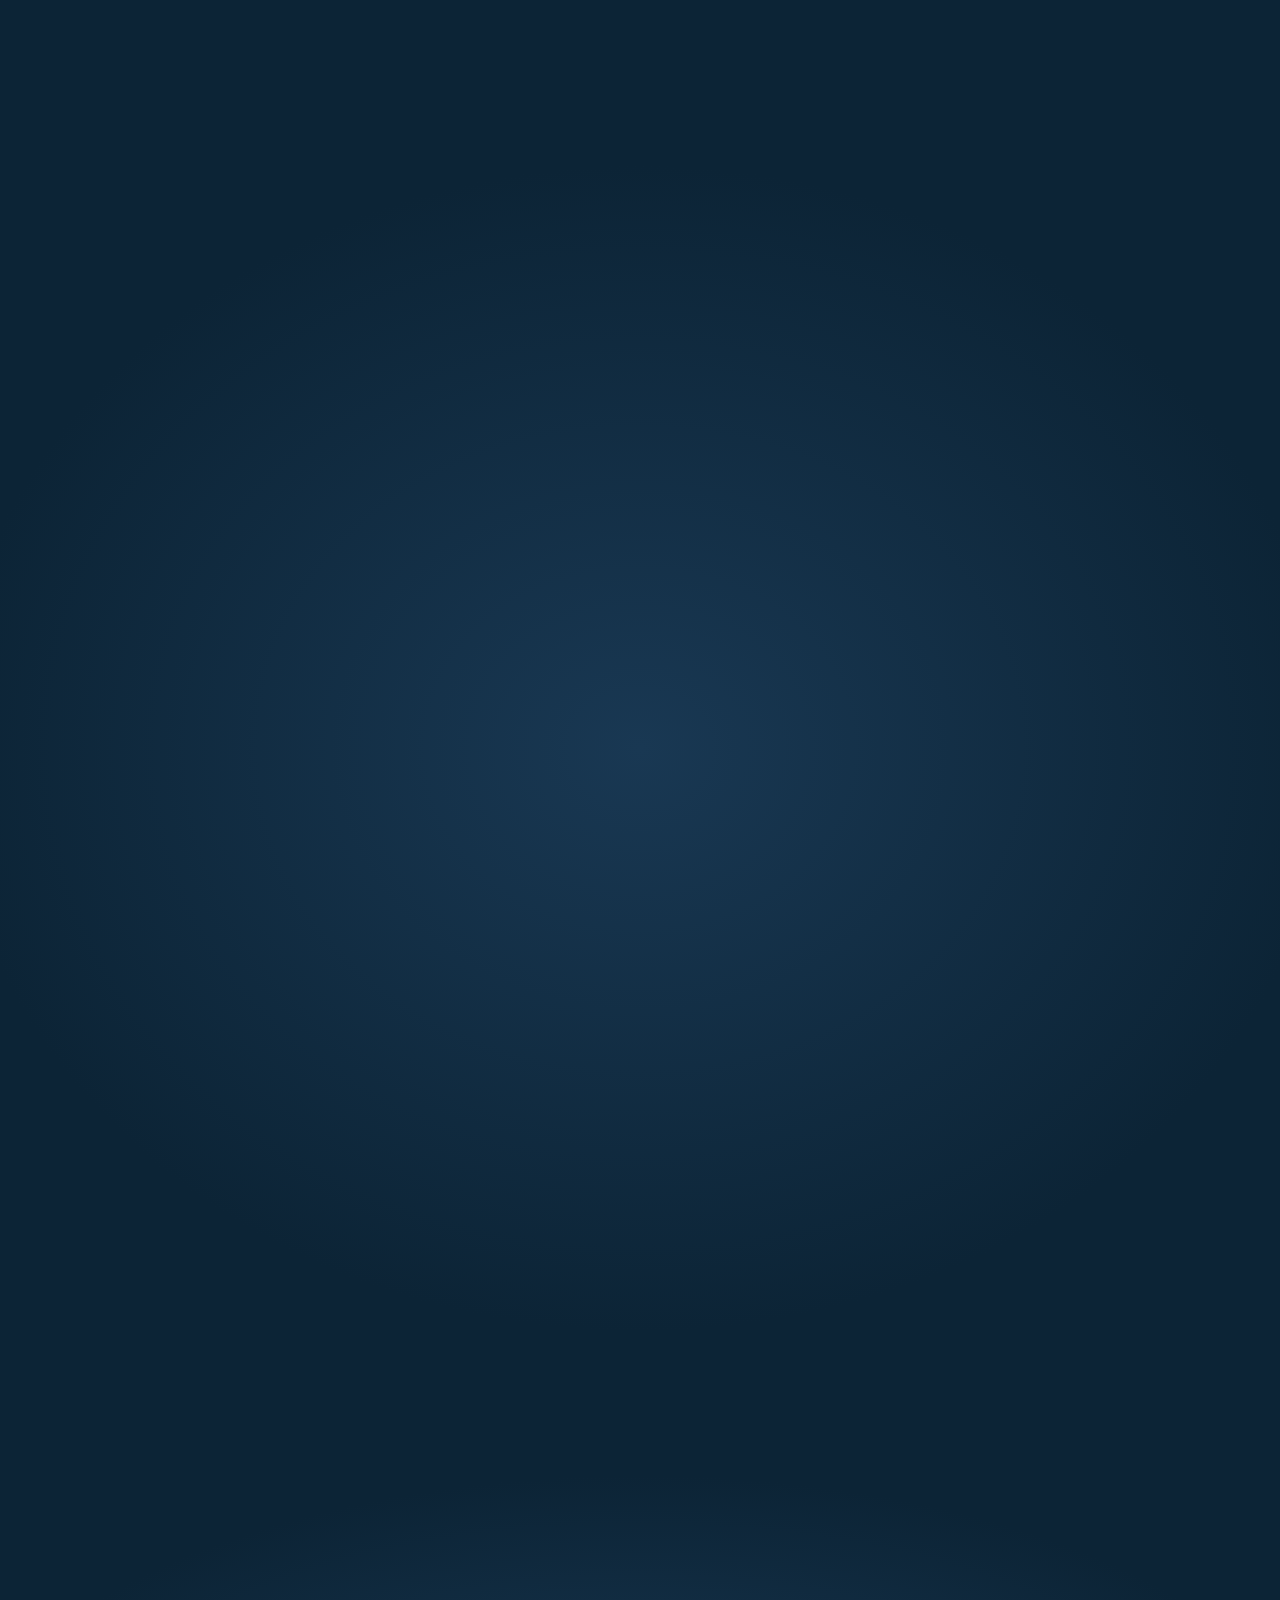
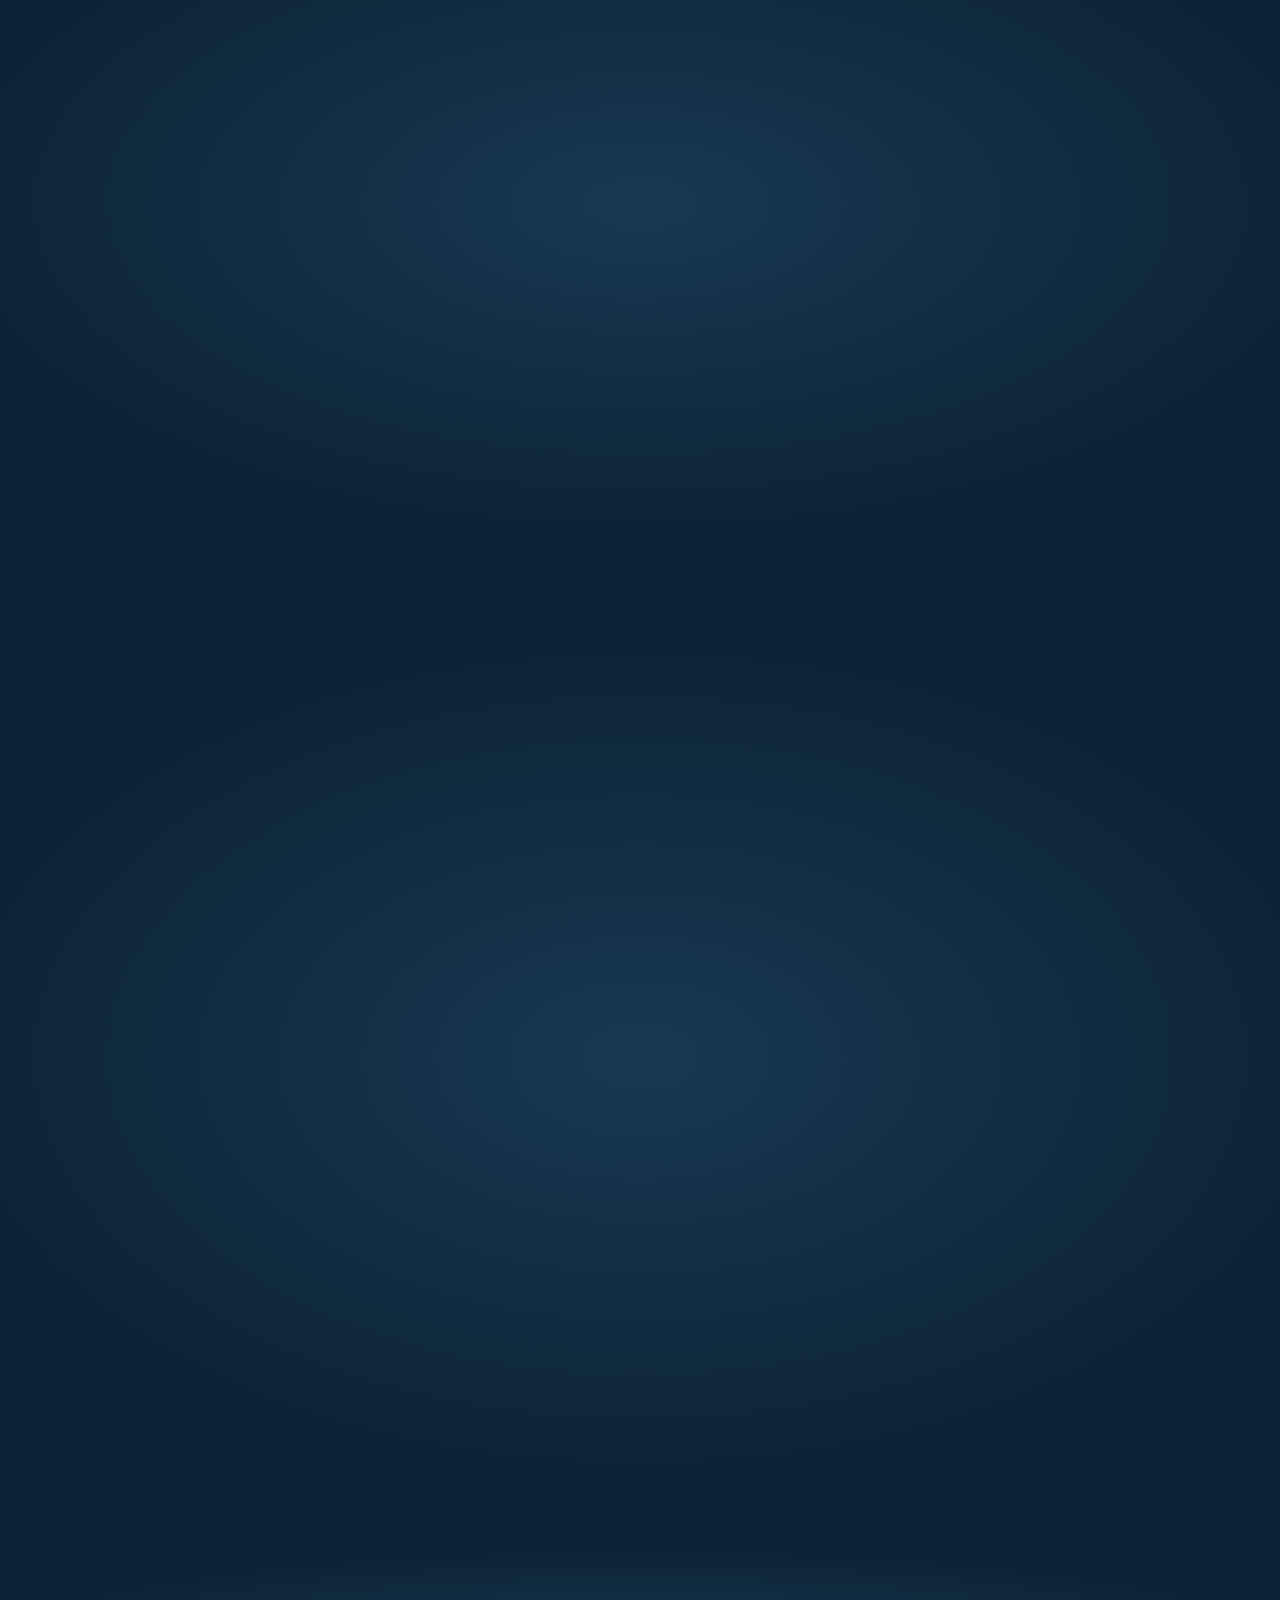
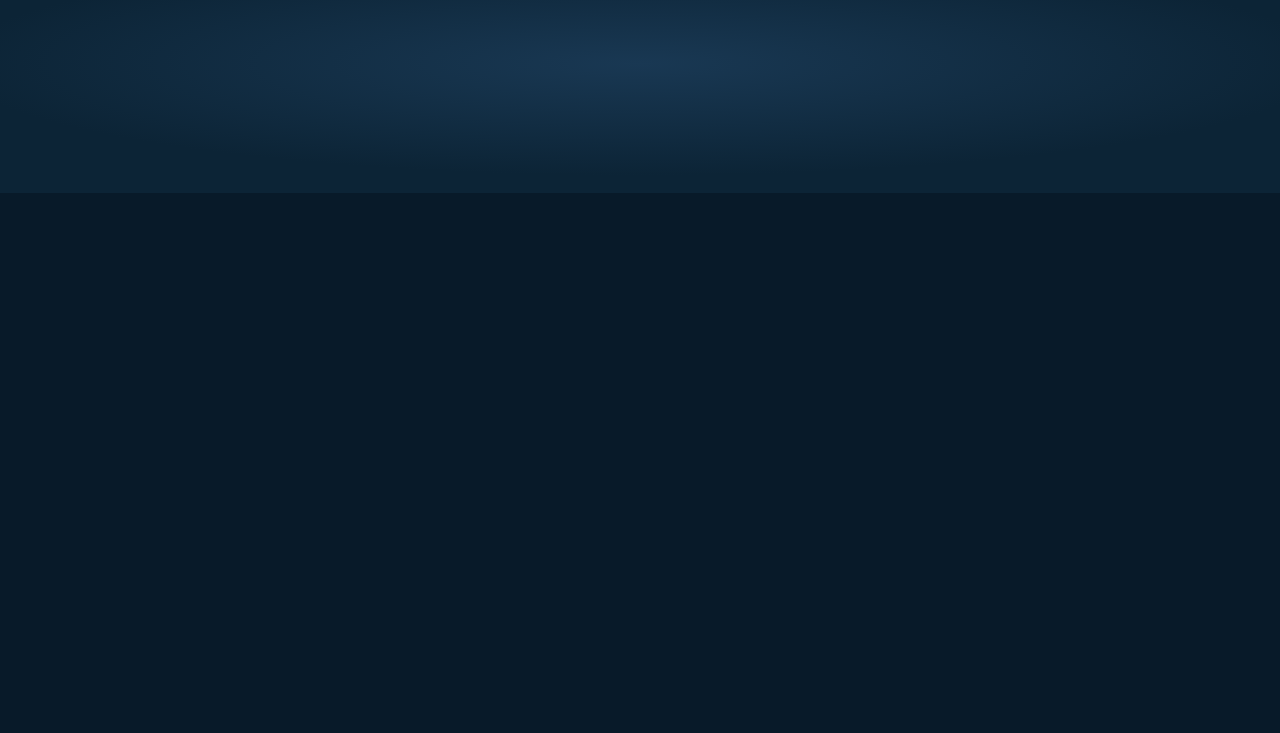
==== commit 328fb2cc: "Refactor styles for Vision & Mission section and update tests - Renamed and restructured CSS classes" ====
--- a/en/index.html
+++ b/en/index.html
@@ -225,7 +225,7 @@
 <nav class="navbar" id="navbar"><div class="nav-container">
 <a href="#hero" class="nav-logo"><img src="../static/OP_light.svg" alt="Optimum Performance"></a>
 <button class="nav-toggle" id="navToggle" aria-label="Toggle navigation"><span></span><span></span><span></span></button>
-<ul class="nav-links" id="navLinks"><li><a href="#services">Services</a></li><li><a href="#how-we-work">How We Work</a></li><li><a href="#why-us">Why Us</a></li><li><a href="#testimonials">Testimonials</a></li><li><a href="#quote">Contact</a></li></ul>
+<ul class="nav-links" id="navLinks"><li><a href="#services">Services</a></li><li><a href="#how-we-work">How We Work</a></li><li><a href="#testimonials">Testimonials</a></li><li><a href="#quote">Contact</a></li></ul>
 <div class="nav-actions">
 <a href="#quote" class="btn btn-outline btn-sm">Request a Quote</a>
 <a href="#meeting" class="btn btn-primary btn-sm">Book a Meeting</a>
@@ -245,7 +245,10 @@
 </div>
 <div class="hero-art reveal"><svg class="hero-svg draw mirror-rtl" viewBox="0 0 640 400" fill="none" stroke="currentColor" stroke-width="1.5" stroke-linecap="round" stroke-linejoin="round" aria-hidden="true" focusable="false"><path class="acc" d="M30 332 C 110 18, 540 18, 624 300"/><path class="acc dash" d="M74 332 C 150 92, 500 92, 590 300" stroke-dasharray="2 7"/><circle class="acc-fill" cx="30" cy="332" r="4.5"/><path d="M24 330 H496"/><path d="M58 330 V262 L104 226 L150 262 V330"/><path d="M50 268 L104 222 L158 268"/><path d="M92 330 V292 H116 V330"/><rect x="124" y="276" width="16" height="16"/><path d="M132 276 V292 M124 284 H140"/><g transform="translate(176 330) scale(1.0 1.0)" stroke-width="1.5"><circle cx="0" cy="-54" r="6"/><path d="M0 -48 V-22"/><path d="M-7 -24 L0 -42 L7 -24"/><path d="M0 -22 L-6 0 M0 -22 L6 0"/></g><g transform="translate(204 330) scale(0.96 0.96)" stroke-width="1.56"><circle cx="0" cy="-54" r="6"/><path d="M0 -48 V-22"/><path d="M-9 -26 L0 -42 L12 -36"/><path d="M0 -22 L-6 0 M0 -22 L6 0"/></g><g transform="translate(224 330) scale(0.62 0.62)" stroke-width="2.42"><circle cx="0" cy="-54" r="6"/><path d="M0 -48 V-22"/><path d="M-7 -24 L0 -42 L7 -24"/><path d="M0 -22 L-6 0 M0 -22 L6 0"/></g><path d="M250 318 V306 L262 303 L276 286 H318 L334 303 L350 306 V318 H344"/><path d="M250 318 H258 M282 318 H318"/><circle cx="270" cy="319" r="11"/><circle cx="330" cy="319" r="11"/><path d="M282 300 H322 M300 287 V300"/><path d="M372 330 V268 L398 284 V268 L424 284 V268 L450 284 V226 H468 V330"/><path d="M384 306 H396 M408 306 H420 M432 306 H444"/><circle class="dash" cx="462" cy="210" r="5"/><circle class="dash" cx="472" cy="194" r="7"/><circle class="dash" cx="486" cy="176" r="9"/><path class="dash" d="M500 340 c6 -4 12 4 18 0 s12 4 18 0 s12 4 18 0 s12 4 18 0 s12 4 18 0 s12 4 18 0"/><path class="dash" d="M520 354 c6 -4 12 4 18 0 s12 4 18 0 s12 4 18 0 s12 4 18 0 s12 4 18 0"/><path d="M500 314 H622 L606 334 H514 Z"/><path d="M512 314 V298 H534 V314 M534 304 H556 V314 M556 298 H578 V314"/><path d="M590 314 V282 H606 V314 M598 282 V266"/></svg></div>
 </div></div></section>
-<section class="section pain-strip" data-accent="teal"><div class="container"><div class="sec-label reveal"><span class="sec-label__text">The usual way</span><span class="sec-label__rule" aria-hidden="true"></span><span class="sec-label__num">01</span></div><div class="section-head  reveal"><h2 class="headline">Five calls, three quotes,<br><em>and still not sure.</em></h2></div><div class="pain-grid"><div class="pain-item reveal stagger"><svg class="pain-svg draw" viewBox="0 0 160 120" fill="none" stroke="currentColor" stroke-width="1.5" stroke-linecap="round" stroke-linejoin="round" aria-hidden="true" focusable="false"><g transform="translate(44 104) scale(1.0 1.0)" stroke-width="1.5"><circle cx="0" cy="-54" r="6"/><path d="M0 -48 V-22"/><path d="M-9 -26 L0 -42 L12 -36"/><path d="M0 -22 L-6 0 M0 -22 L6 0"/></g><path d="M56 66 H70 V104 H130 l-4 5 l-4 -5 l-4 5 l-4 -5 l-4 5 l-4 -5"/><path class="acc" d="M60 74 H66 M60 82 H66 M60 90 H66 M84 98 H96 M104 98 H116"/><path d="M12 104 H56"/></svg><p>Paying more than you should?</p></div><div class="pain-item reveal stagger"><svg class="pain-svg draw" viewBox="0 0 160 120" fill="none" stroke="currentColor" stroke-width="1.5" stroke-linecap="round" stroke-linejoin="round" aria-hidden="true" focusable="false"><g transform="translate(54 104) scale(1.0 1.0)" stroke-width="1.5"><circle cx="0" cy="-54" r="6"/><path d="M0 -48 V-22"/><path d="M-9 -26 L0 -42 L9 -26"/><path d="M0 -22 L-6 0 M0 -22 L6 0"/></g><path d="M92 104 V36 H132 V104"/><path d="M98 104 V42 H126 V104"/><circle cx="119" cy="74" r="2"/><circle class="acc" cx="54" cy="22" r="10"/><path class="acc" d="M54 16 V22 L59 25"/><path d="M14 104 H148"/></svg><p>A claim that keeps getting delayed?</p></div><div class="pain-item reveal stagger"><svg class="pain-svg draw" viewBox="0 0 160 120" fill="none" stroke="currentColor" stroke-width="1.5" stroke-linecap="round" stroke-linejoin="round" aria-hidden="true" focusable="false"><g transform="translate(58 104) scale(1.0 1.0)" stroke-width="1.5"><circle cx="0" cy="-54" r="6"/><path d="M0 -48 V-22"/><path d="M-8 -28 L0 -42 L9 -30"/><path d="M0 -22 L-9 0 M0 -22 L8 0"/></g><path d="M10 104 H88 V114 M112 114 V104 H150"/><path class="acc dash" d="M88 104 H112" stroke-dasharray="2 5"/><path class="acc" d="M100 58 c0 -8 12 -8 12 0 c0 5 -6 5 -6 11"/><circle class="acc-fill" cx="106" cy="76" r="1.6"/></svg><p>Gaps you only find when it&rsquo;s too late?</p></div><div class="pain-item reveal stagger"><svg class="pain-svg draw" viewBox="0 0 160 120" fill="none" stroke="currentColor" stroke-width="1.5" stroke-linecap="round" stroke-linejoin="round" aria-hidden="true" focusable="false"><g transform="translate(52 104) scale(1.0 1.0)" stroke-width="1.5"><circle cx="0" cy="-54" r="6"/><path d="M0 -48 V-22"/><path d="M-9 -26 L0 -42 L9 -38 L6 -52"/><rect x="4" y="-58" width="4" height="8" rx="1"/><path d="M0 -22 L-6 0 M0 -22 L6 0"/></g><path class="acc dash" d="M68 40 c4 -12 20 -14 24 -2 c3 9 -9 12 -10 3 c-1 -10 16 -14 24 -5 c6 7 -4 13 -7 6 c-3 -9 14 -13 22 -6" stroke-dasharray="2 5"/><path d="M14 104 H146"/></svg><p>No one to call when it matters?</p></div></div></div></section>
+<section class="section" id="vision" data-accent="teal"><div class="container">
+<div class="sec-label reveal"><span class="sec-label__text">Vision &amp; mission</span><span class="sec-label__rule" aria-hidden="true"></span><span class="sec-label__num">01</span></div><div class="section-head reveal"><h2 class="headline">Where we&rsquo;re going,<br><em>and how we get there.</em></h2></div>
+<div class="mv-grid"><article class="mv-item reveal stagger"><span class="ring ring--lg mv-icon" aria-hidden="true"><svg viewBox="0 0 32 32" fill="none" stroke="currentColor" stroke-width="1.5" stroke-linecap="round" stroke-linejoin="round"><path d="M4 23 H28"/><path d="M9 23 a7 7 0 0 1 14 0"/><path d="M16 10 V7 M8.6 13.6 L6.5 11.5 M23.4 13.6 L25.5 11.5"/></svg></span><h3 class="mv-kicker">Our vision</h3><p class="mv-text">To be the insurance broker people in the region trust most.</p></article><article class="mv-item reveal stagger"><span class="ring ring--lg mv-icon" aria-hidden="true"><svg viewBox="0 0 32 32" fill="none" stroke="currentColor" stroke-width="1.5" stroke-linecap="round" stroke-linejoin="round"><circle cx="16" cy="16" r="11"/><path d="M20.5 11.5 L18 18 L11.5 20.5 L14 14 Z"/><path d="M16 5 V7.5"/></svg></span><h3 class="mv-kicker">Our mission</h3><p class="mv-text">To find you the right cover at a fair price, explain it in plain words, and stand with you when you claim.</p></article></div>
+</div></section>
 <section class="section" id="services" data-accent="gold"><div class="container">
 <div class="sec-label reveal"><span class="sec-label__text">What we cover</span><span class="sec-label__rule" aria-hidden="true"></span><span class="sec-label__num">02</span></div><div class="section-head  reveal"><h2 class="headline">Cover for what you&rsquo;ve built.<br><em>Chosen for how you live and work.</em></h2><span class="accent-dash" aria-hidden="true"></span><p class="lede">Tell us who you&rsquo;re protecting. We&rsquo;ll show you what fits.</p></div>
 <div class="segment-tabs reveal" role="tablist"><button class="segment-tab active" data-segment="individual">For You</button><button class="segment-tab" data-segment="corporate">For Your Business</button></div>
@@ -258,15 +261,8 @@
 <ol class="steps"><li class="step reveal stagger"><span class="ring step-num">01</span><h3>Understand</h3><p>We listen first and map what you actually need.</p></li><li class="step reveal stagger"><span class="ring step-num">02</span><h3>Compare &amp; negotiate</h3><p>Several insurers, side by side, on your terms.</p></li><li class="step reveal stagger"><span class="ring step-num">03</span><h3>Place</h3><p>You approve; we handle the paperwork.</p></li><li class="step reveal stagger"><span class="ring step-num">04</span><h3>Stay with you</h3><p>Renewals, changes and claims, all year.</p></li></ol>
 <div class="section-cta reveal"><a href="#quote" class="btn btn-primary btn-lg">Ready? Request a quote</a></div>
 </div></section>
-<section class="section" id="why-us" data-accent="gold">
-<img src="../static/OP_light_emblem.svg" alt="" class="shield-mark" aria-hidden="true" loading="lazy">
-<div class="container"><div class="sec-label reveal"><span class="sec-label__text">Why a broker</span><span class="sec-label__rule" aria-hidden="true"></span><span class="sec-label__num">04</span></div>
-<div class="why-grid"><div class="why-art reveal"><svg class="walk-svg draw mirror-rtl" viewBox="0 0 360 260" fill="none" stroke="currentColor" stroke-width="1.5" stroke-linecap="round" stroke-linejoin="round" aria-hidden="true" focusable="false"><path d="M24 220 H336"/><path class="dash" d="M60 236 H300" stroke-dasharray="2 8"/><g transform="translate(150 220) scale(1.15 1.15)" stroke-width="1.3"><circle cx="0" cy="-54" r="6"/><path d="M0 -48 V-22"/><path d="M-9 -30 L0 -42 L10 -31"/><path d="M0 -22 L-11 0 M0 -22 L10 -1"/></g><g transform="translate(214 220) scale(1.15 1.15)" stroke-width="1.3"><circle cx="0" cy="-54" r="6"/><path d="M0 -48 V-22"/><path d="M-9 -30 L0 -42 L10 -31"/><path d="M0 -22 L-11 0 M0 -22 L10 -1"/></g><rect x="226" y="176" width="16" height="12" rx="2"/><circle class="acc-fill" cx="182" cy="187" r="3.5"/><path class="acc dash" d="M70 120 C 120 40, 250 40, 300 120" stroke-dasharray="2 7"/></svg></div>
-<div class="why-copy"><div class="section-head reveal"><h2 class="headline">We work for you,<br><em>not for one insurer.</em></h2><span class="accent-dash" aria-hidden="true"></span><p class="lede">An insurer sells its own products. We sit on your side of the table and compare the market for you.</p></div>
-<ul class="values"><li class="reveal stagger"><h3>Independent advice</h3><p>Your needs first, then the price.</p></li><li class="reveal stagger"><h3>Integrity</h3><p>What&rsquo;s covered and what isn&rsquo;t, said clearly.</p></li><li class="reveal stagger"><h3>A partner, not a vendor</h3><p>One dedicated broker, all year round.</p></li></ul></div></div>
-</div></section>
-<section class="section" id="stats" data-accent="gold"><div class="container"><div class="sec-label reveal"><span class="sec-label__text">In numbers</span><span class="sec-label__rule" aria-hidden="true"></span><span class="sec-label__num">05</span></div><div class="section-head section-head--center reveal"><h2 class="headline">Twenty-five years.<br><em>The same promise.</em></h2></div><div class="stats-grid"><div class="stat-item reveal stagger"><span class="stat-figure"><span class="stat-number" data-count="25">0</span><span class="stat-suffix">+</span></span><span class="stat-label">Years of experience</span></div><div class="stat-item reveal stagger"><span class="stat-figure"><span class="stat-number" data-count="200">0</span><span class="stat-suffix">+</span></span><span class="stat-label">Policies placed</span></div><div class="stat-item reveal stagger"><span class="stat-figure"><span class="stat-number" data-count="15">0</span><span class="stat-suffix">+</span></span><span class="stat-label">Insurance partners</span></div><div class="stat-item reveal stagger"><span class="stat-figure"><span class="stat-number" data-count="98">0</span><span class="stat-suffix">%</span></span><span class="stat-label">Claims success rate</span></div></div></div></section>
-<section class="section" id="partners" data-accent="teal"><div class="container"><div class="sec-label reveal"><span class="sec-label__text">Our insurers</span><span class="sec-label__rule" aria-hidden="true"></span><span class="sec-label__num">06</span></div><div class="section-head  reveal"><h2 class="headline">We compare the market&rsquo;s best,<br><em>so you don&rsquo;t have to.</em></h2><span class="accent-dash" aria-hidden="true"></span><p class="lede">Negotiating on your behalf with 15+ local and global insurers.</p></div></div><div class="logo-marquee reveal">
+<section class="section" id="stats" data-accent="gold"><div class="container"><div class="sec-label reveal"><span class="sec-label__text">In numbers</span><span class="sec-label__rule" aria-hidden="true"></span><span class="sec-label__num">04</span></div><div class="section-head section-head--center reveal"><h2 class="headline">Twenty-five years.<br><em>The same promise.</em></h2></div><div class="stats-grid"><div class="stat-item reveal stagger"><span class="stat-figure"><span class="stat-number" data-count="25">0</span><span class="stat-suffix">+</span></span><span class="stat-label">Years of experience</span></div><div class="stat-item reveal stagger"><span class="stat-figure"><span class="stat-number" data-count="200">0</span><span class="stat-suffix">+</span></span><span class="stat-label">Policies placed</span></div><div class="stat-item reveal stagger"><span class="stat-figure"><span class="stat-number" data-count="15">0</span><span class="stat-suffix">+</span></span><span class="stat-label">Insurance partners</span></div><div class="stat-item reveal stagger"><span class="stat-figure"><span class="stat-number" data-count="98">0</span><span class="stat-suffix">%</span></span><span class="stat-label">Claims success rate</span></div></div></div></section>
+<section class="section" id="partners" data-accent="teal"><div class="container"><div class="sec-label reveal"><span class="sec-label__text">Our insurers</span><span class="sec-label__rule" aria-hidden="true"></span><span class="sec-label__num">05</span></div><div class="section-head  reveal"><h2 class="headline">We compare the market&rsquo;s best,<br><em>so you don&rsquo;t have to.</em></h2><span class="accent-dash" aria-hidden="true"></span><p class="lede">Negotiating on your behalf with 15+ local and global insurers.</p></div></div><div class="logo-marquee reveal">
             <div class="logo-marquee-track">
                 <div class="logo-marquee-group">
                     <div class="logo-cell"><img src="../static/partners/allianz.webp" alt="Allianz" loading="lazy" decoding="async"></div>
@@ -295,13 +291,13 @@
             </div>
         </div></section>
 <section class="section" id="testimonials" data-accent="gold"><div class="container">
-<div class="sec-label reveal"><span class="sec-label__text">In their words</span><span class="sec-label__rule" aria-hidden="true"></span><span class="sec-label__num">07</span></div><div class="section-head  reveal"><h2 class="headline">Trusted by the people<br><em>we protect.</em></h2></div>
+<div class="sec-label reveal"><span class="sec-label__text">In their words</span><span class="sec-label__rule" aria-hidden="true"></span><span class="sec-label__num">06</span></div><div class="section-head  reveal"><h2 class="headline">Trusted by the people<br><em>we protect.</em></h2></div>
 <div class="testimonial-carousel reveal" data-carousel><div class="testimonial-track" data-carousel-track tabindex="0" aria-label="Client testimonials"><div class="testimonial-card"><span class="t-mark" aria-hidden="true">&ldquo;</span><blockquote class="testimonial-quote">We sincerely appreciate your professionalism, continuous support, and attention to detail. Your prompt responsiveness and commitment to excellence have strengthened our trust and built a valued professional relationship.</blockquote><div class="testimonial-author"><span class="testimonial-logo bubble"><img src="../static/clients/tesppas.webp" alt="Tesppas" loading="lazy"></span><div class="testimonial-info"><span class="testimonial-name">Ashraf Shaaban Ali</span><span class="testimonial-role">Director of Transportation and Logistics, All Foods Tesppas</span></div></div></div><div class="testimonial-card"><span class="t-mark" aria-hidden="true">&ldquo;</span><blockquote class="testimonial-quote">As part of the company's commitment to employee health and safety, a Medical Day was organized in collaboration with Optimum Medical Services. Professional medical examinations and consultations were provided, contributing to greater health awareness and promoting a culture of preventive healthcare in the workplace.</blockquote><div class="testimonial-author"><span class="testimonial-logo bubble"><img src="../static/clients/ro.webp" alt="RO" loading="lazy"></span><div class="testimonial-info"><span class="testimonial-name">Khalil Ibrahim Khalil</span><span class="testimonial-role">Human Resources Director, RO</span></div></div></div><div class="testimonial-card"><span class="t-mark" aria-hidden="true">&ldquo;</span><blockquote class="testimonial-quote">On behalf of Phaga Industries, we would like to express our sincere appreciation for your outstanding efforts, exceptional service, and seamless procedures. Your cooperation and dedication in overcoming challenges throughout the burglary and fire insurance process have been greatly valued.</blockquote><div class="testimonial-author"><span class="testimonial-logo bubble"><img src="../static/clients/phaga.webp" alt="Phaga Industries" loading="lazy"></span><div class="testimonial-info"><span class="testimonial-name">Financial Management</span><span class="testimonial-role">Phaga Industries</span></div></div></div><div class="testimonial-card"><span class="t-mark" aria-hidden="true">&ldquo;</span><blockquote class="testimonial-quote">We extend our sincere appreciation to Optimum for the commitment and professionalism demonstrated throughout every stage of our collaboration. Your accuracy and professional approach contributed significantly to completing our work efficiently and to the highest standards. We truly value this partnership and look forward to continuing our successful collaboration.</blockquote><div class="testimonial-author"><span class="testimonial-logo bubble"><img src="../static/clients/entrag.webp" alt="ENTRAG" loading="lazy"></span><div class="testimonial-info"><span class="testimonial-name">Engineering &amp; Trading Group – ENTRAG</span></div></div></div><div class="testimonial-card"><span class="t-mark" aria-hidden="true">&ldquo;</span><blockquote class="testimonial-quote">I would like to express my sincere gratitude to you and the respected Optimum Brokerage team for your continuous support, proactive problem-solving, and dedicated follow-up.</blockquote><div class="testimonial-author"><span class="testimonial-logo bubble"><img src="../static/clients/saom.webp" alt="Client" loading="lazy"></span><div class="testimonial-info"><span class="testimonial-name">Hesham El-Sakhawy</span><span class="testimonial-role">Deputy General Manager &amp; Administrative Manager</span></div></div></div></div><div class="carousel-controls"><button type="button" class="carousel-arrow" data-carousel-prev aria-label="Previous testimonial"><svg viewBox="0 0 24 24" fill="none" stroke="currentColor" stroke-width="1.5" stroke-linecap="round" stroke-linejoin="round" aria-hidden="true"><path d="M15 6l-6 6 6 6"/></svg></button><div class="carousel-dots" data-carousel-dots></div><button type="button" class="carousel-arrow" data-carousel-next aria-label="Next testimonial"><svg viewBox="0 0 24 24" fill="none" stroke="currentColor" stroke-width="1.5" stroke-linecap="round" stroke-linejoin="round" aria-hidden="true"><path d="M9 6l6 6-6 6"/></svg></button></div></div>
 <div class="section-cta reveal"><a href="#quote" class="btn btn-outline btn-lg">Join 200+ businesses we protect</a></div>
 </div></section>
 <section class="section" id="quote" data-accent="teal">
 <img src="../static/OP_light_emblem.svg" alt="" class="shield-mark" aria-hidden="true" loading="lazy">
-<div class="container"><div class="sec-label reveal"><span class="sec-label__text">Start here</span><span class="sec-label__rule" aria-hidden="true"></span><span class="sec-label__num">08</span></div>
+<div class="container"><div class="sec-label reveal"><span class="sec-label__text">Start here</span><span class="sec-label__rule" aria-hidden="true"></span><span class="sec-label__num">07</span></div>
 <div class="quote-head"><div class="section-head reveal"><h2 class="headline">Tell us what you need.<br><em>We&rsquo;ll find what fits.</em></h2><span class="accent-dash" aria-hidden="true"></span><p class="lede">We&rsquo;ll reply within 24 hours &mdash; free, with no obligation.</p></div>
 <div class="quote-art reveal"><svg class="table-svg draw mirror-rtl" viewBox="0 0 360 240" fill="none" stroke="currentColor" stroke-width="1.5" stroke-linecap="round" stroke-linejoin="round" aria-hidden="true" focusable="false"><path d="M30 220 H330"/><path d="M116 168 H244 M128 168 V220 M232 168 V220"/><g transform="translate(84 0) scale(1 1)"><path d="M-14 190 H6 M-14 190 V148 M-12 190 V220 M4 190 V220"/><circle cx="-2" cy="132" r="6"/><path d="M-2 138 L-4 188 L16 188 L18 220"/><path d="M-2 150 L14 164 L28 168"/></g><g transform="translate(276 0) scale(-1 1)"><path d="M-14 190 H6 M-14 190 V148 M-12 190 V220 M4 190 V220"/><circle cx="-2" cy="132" r="6"/><path d="M-2 138 L-4 188 L16 188 L18 220"/><path d="M-2 150 L14 164 L28 168"/></g><path d="M166 166 L176 158 H202 L192 166 Z"/><path class="dash" d="M146 158 H158 M150 150 H160" stroke-dasharray="2 4"/><circle class="acc" cx="190" cy="132" r="9"/><path class="acc" d="M185 132 l3.5 3.5 l6.5 -6.5"/></svg></div></div>
 <div class="quote-panel reveal"><div class="form-grid">
@@ -395,7 +391,7 @@
                 <p>We've received your request and will get back to you within 24 hours.</p>
             </div></div>
 </div></section>
-<section class="section" id="trusted" data-accent="gold"><div class="container"><div class="sec-label reveal"><span class="sec-label__text">Our clients</span><span class="sec-label__rule" aria-hidden="true"></span><span class="sec-label__num">09</span></div><div class="section-head  reveal"><h2 class="headline">Businesses that chose<br><em>to be sure.</em></h2><span class="accent-dash" aria-hidden="true"></span><p class="lede">Partnering with organisations across Egypt.</p></div></div><div class="logo-marquee logo-marquee--clients reveal">
+<section class="section" id="trusted" data-accent="gold"><div class="container"><div class="sec-label reveal"><span class="sec-label__text">Our clients</span><span class="sec-label__rule" aria-hidden="true"></span><span class="sec-label__num">08</span></div><div class="section-head  reveal"><h2 class="headline">Businesses that chose<br><em>to be sure.</em></h2><span class="accent-dash" aria-hidden="true"></span><p class="lede">Partnering with organisations across Egypt.</p></div></div><div class="logo-marquee logo-marquee--clients reveal">
             <div class="logo-marquee-track">
                 <div class="logo-marquee-group">
                     <div class="logo-cell"><img src="../static/clients/abdeldaim.webp" alt="Abdeldaim" loading="lazy" decoding="async"></div>
@@ -468,7 +464,7 @@
             </div>
         </div></section>
 <section class="section" id="faq" data-accent="teal"><div class="container">
-<div class="sec-label reveal"><span class="sec-label__text">Questions</span><span class="sec-label__rule" aria-hidden="true"></span><span class="sec-label__num">10</span></div><div class="faq-head"><div class="section-head reveal"><h2 class="headline">Good questions.<br><em>Straight answers.</em></h2></div><div class="faq-art reveal"><svg class="faq-svg draw" viewBox="0 0 120 120" fill="none" stroke="currentColor" stroke-width="1.5" stroke-linecap="round" stroke-linejoin="round" aria-hidden="true" focusable="false"><path d="M10 112 H110"/><g transform="translate(42 112) scale(1.0 1.0)" stroke-width="1.5"><circle cx="0" cy="-54" r="6"/><path d="M0 -48 V-22"/><path d="M-9 -26 L0 -42 L9 -26"/><path d="M0 -22 L-6 0 M0 -22 L6 0"/></g><circle class="dash" cx="56" cy="44" r="2"/><circle class="dash" cx="64" cy="34" r="3"/><path class="acc" d="M76 18 c0 -10 16 -10 16 0 c0 7 -8 7 -8 15"/><circle class="acc-fill" cx="84" cy="40" r="1.8"/></svg></div></div>
+<div class="sec-label reveal"><span class="sec-label__text">Questions</span><span class="sec-label__rule" aria-hidden="true"></span><span class="sec-label__num">09</span></div><div class="faq-head"><div class="section-head reveal"><h2 class="headline">Good questions.<br><em>Straight answers.</em></h2></div><div class="faq-art reveal"><svg class="faq-svg draw" viewBox="0 0 120 120" fill="none" stroke="currentColor" stroke-width="1.5" stroke-linecap="round" stroke-linejoin="round" aria-hidden="true" focusable="false"><path d="M10 112 H110"/><g transform="translate(42 112) scale(1.0 1.0)" stroke-width="1.5"><circle cx="0" cy="-54" r="6"/><path d="M0 -48 V-22"/><path d="M-9 -26 L0 -42 L9 -26"/><path d="M0 -22 L-6 0 M0 -22 L6 0"/></g><circle class="dash" cx="56" cy="44" r="2"/><circle class="dash" cx="64" cy="34" r="3"/><path class="acc" d="M76 18 c0 -10 16 -10 16 0 c0 7 -8 7 -8 15"/><circle class="acc-fill" cx="84" cy="40" r="1.8"/></svg></div></div>
 <div class="accordion reveal"><div class="accordion-item"><button class="accordion-header" aria-expanded="false"><span>What is an insurance broker and how is it different from an insurer?</span><span class="ring accordion-icon" aria-hidden="true"><svg viewBox="0 0 24 24" fill="none" stroke="currentColor" stroke-width="1.5" stroke-linecap="round"><path d="M12 6v12M6 12h12"/></svg></span></button><div class="accordion-body"><p>A broker works for you, not the insurer. We compare offers from several insurers, negotiate the terms, and stand with you when you claim. An insurer can only sell its own products.</p></div></div><div class="accordion-item"><button class="accordion-header" aria-expanded="false"><span>Are Optimum Performance&rsquo;s services free?</span><span class="ring accordion-icon" aria-hidden="true"><svg viewBox="0 0 24 24" fill="none" stroke="currentColor" stroke-width="1.5" stroke-linecap="round"><path d="M12 6v12M6 12h12"/></svg></span></button><div class="accordion-body"><p>Yes. Advice and quotes are free. We&rsquo;re paid a commission by the insurer, so you pay the same as going direct, or less, with our support included.</p></div></div><div class="accordion-item"><button class="accordion-header" aria-expanded="false"><span>What happens when I file an insurance claim?</span><span class="ring accordion-icon" aria-hidden="true"><svg viewBox="0 0 24 24" fill="none" stroke="currentColor" stroke-width="1.5" stroke-linecap="round"><path d="M12 6v12M6 12h12"/></svg></span></button><div class="accordion-body"><p>Call us. We prepare the documents, deal with the insurer and follow the settlement until you&rsquo;re paid. That&rsquo;s how we keep a 98% claims success rate.</p></div></div><div class="accordion-item"><button class="accordion-header" aria-expanded="false"><span>Is Optimum Performance a licensed company?</span><span class="ring accordion-icon" aria-hidden="true"><svg viewBox="0 0 24 24" fill="none" stroke="currentColor" stroke-width="1.5" stroke-linecap="round"><path d="M12 6v12M6 12h12"/></svg></span></button><div class="accordion-body"><p>Yes. We&rsquo;re authorised and regulated by the Financial Regulatory Authority (FRA), Registration No. 91, since October 2019.</p></div></div><div class="accordion-item"><button class="accordion-header" aria-expanded="false"><span>Can I switch my current policy and move to you?</span><span class="ring accordion-icon" aria-hidden="true"><svg viewBox="0 0 24 24" fill="none" stroke="currentColor" stroke-width="1.5" stroke-linecap="round"><path d="M12 6v12M6 12h12"/></svg></span></button><div class="accordion-body"><p>Yes. We review your current policy for free, and you can move at your next renewal with no gap in cover.</p></div></div></div>
 </div></section>
 </main>
@@ -480,7 +476,7 @@
 <div class="footer-sign"><span class="footer-sign__rule" aria-hidden="true"></span><span class="footer-sign__name" lang="en" dir="ltr">OPTIMUM PERFORMANCE<small>INSURANCE BROKERAGE</small></span><span class="footer-sign__rule" aria-hidden="true"></span></div>
 <div class="footer-grid">
 <div class="footer-brand"><img src="../static/OP_light.svg" alt="Optimum Performance" class="footer-logo" loading="lazy"><p class="footer-tagline">It&rsquo;s not only insurance,<br>it&rsquo;s a business culture.</p></div>
-<div class="footer-links"><h5>Quick Links</h5><ul><li><a href="#services">Services</a></li><li><a href="#how-we-work">How We Work</a></li><li><a href="#why-us">Why Us</a></li><li><a href="#quote">Get a Quote</a></li><li><a href="#faq">FAQ</a></li></ul></div>
+<div class="footer-links"><h5>Quick Links</h5><ul><li><a href="#services">Services</a></li><li><a href="#how-we-work">How We Work</a></li><li><a href="#quote">Get a Quote</a></li><li><a href="#faq">FAQ</a></li></ul></div>
 <div class="footer-contact"><h5>Get In Touch</h5><ul>
 <li><svg width="16" height="16" viewBox="0 0 24 24" fill="none" stroke="currentColor" stroke-width="1.5" aria-hidden="true"><path d="M4 4h16c1.1 0 2 .9 2 2v12c0 1.1-.9 2-2 2H4c-1.1 0-2-.9-2-2V6c0-1.1.9-2 2-2z"/><polyline points="22,6 12,13 2,6"/></svg><a href="mailto:hello@op-eg.com" class="footer-social-link" dir="ltr">hello@op-eg.com</a></li>
 <li><svg width="16" height="16" viewBox="0 0 24 24" fill="none" stroke="currentColor" stroke-width="1.5" aria-hidden="true"><path d="M22 16.92v3a2 2 0 01-2.18 2 19.79 19.79 0 01-8.63-3.07 19.5 19.5 0 01-6-6 19.79 19.79 0 01-3.07-8.67A2 2 0 014.11 2h3a2 2 0 012 1.72c.127.96.361 1.903.7 2.81a2 2 0 01-.45 2.11L8.09 9.91a16 16 0 006 6l1.27-1.27a2 2 0 012.11-.45c.907.339 1.85.573 2.81.7A2 2 0 0122 16.92z"/></svg><a href="tel:+201000015558" class="footer-social-link" dir="ltr">+010 000 1555 8</a></li>
--- a/styles.css
+++ b/styles.css
@@ -725,29 +725,42 @@
     width: 100%;
 }
 
-/* --- Pain strip --- */
-.pain-grid {
+/* --- Vision & mission --- */
+.mv-grid {
     display: grid;
-    grid-template-columns: repeat(4, 1fr);
-    gap: 2.5rem;
-}
-
-.pain-item {
-    text-align: center;
-}
-
-.pain-item .draw {
-    max-width: 200px;
-    margin: 0 auto 1.5rem;
-}
-
-.pain-item p {
+    grid-template-columns: 1fr 1fr;
+    border-top: 1px solid var(--line);
+}
+
+.mv-item {
+    padding-top: 2.75rem;
+    padding-inline-end: 3.5rem;
+}
+
+.mv-item + .mv-item {
+    padding-inline: 3.5rem 0;
+    border-inline-start: 1px solid var(--line);
+}
+
+.mv-icon {
+    margin: 0 0 1.5rem;
+}
+
+.mv-kicker {
+    font-size: 0.78rem;
+    font-weight: 400;
+    letter-spacing: 0.2em;
+    text-transform: uppercase;
+    color: var(--accent);
+    margin-bottom: 1rem;
+}
+
+.mv-text {
     font-family: var(--font-display);
-    font-size: 1.4rem;
-    line-height: 1.3;
-    color: var(--cream);
-    max-width: 13em;
-    margin: 0 auto;
+    font-size: clamp(1.5rem, 2.4vw, 1.95rem);
+    line-height: 1.35;
+    color: var(--cream);
+    max-width: 22em;
 }
 
 /* --- Services --- */
@@ -973,64 +986,6 @@
 .step p {
     font-size: 0.95rem;
     line-height: 1.65;
-}
-
-/* --- Why us --- */
-.why-grid {
-    display: grid;
-    grid-template-columns: 1fr 1.1fr;
-    gap: 4rem;
-    align-items: center;
-}
-
-.why-copy .section-head {
-    margin-bottom: 2.5rem;
-}
-
-.values {
-    position: relative;
-    display: grid;
-    gap: 1.75rem;
-    padding-inline-start: 2.5rem;
-}
-
-.values::before {
-    content: '';
-    position: absolute;
-    inset-inline-start: 7px;
-    top: 0.6rem;
-    bottom: 0.6rem;
-    width: 1px;
-    background: linear-gradient(180deg, var(--gold), var(--line));
-}
-
-.values li {
-    position: relative;
-}
-
-.values li::before {
-    content: '';
-    position: absolute;
-    inset-inline-start: calc(-2.5rem + 1px);
-    top: 0.55rem;
-    width: 13px;
-    height: 13px;
-    border-radius: 50%;
-    border: 1px solid var(--gold);
-    background: radial-gradient(circle, var(--gold) 0 2.5px, var(--ink-900) 3px);
-}
-
-.values h3 {
-    font-family: var(--font-display);
-    font-size: 1.6rem;
-    font-weight: 500;
-    line-height: 1.2;
-    color: var(--cream);
-    margin-bottom: 0.25rem;
-}
-
-.values p {
-    font-size: 0.98rem;
 }
 
 /* --- Stats --- */
@@ -2005,8 +1960,7 @@
         display: none;
     }
 
-.hero-grid,
-    .why-grid {
+.hero-grid {
         gap: 3rem;
     }
 
@@ -2016,11 +1970,6 @@
 
     .testimonial-carousel {
         --carousel-per-view: 1;
-    }
-
-    .pain-grid {
-        grid-template-columns: repeat(2, 1fr);
-        gap: 3rem 2rem;
     }
 
     .steps {
@@ -2031,9 +1980,23 @@
 
 @media (max-width: 900px) {
     .hero-grid,
-    .why-grid,
     .quote-head {
         grid-template-columns: 1fr;
+    }
+
+    .mv-grid {
+        grid-template-columns: 1fr;
+    }
+
+    .mv-item,
+    .mv-item + .mv-item {
+        padding-inline: 0;
+    }
+
+    .mv-item + .mv-item {
+        margin-top: 2.75rem;
+        border-inline-start: 0;
+        border-top: 1px solid var(--line);
     }
 
     .hero-art,
@@ -2041,10 +2004,6 @@
         justify-self: center;
         max-width: 520px;
     }
-
-    .why-art {
-        max-width: 420px;
-    }
 }
 
 @media (max-width: 768px) {
@@ -2124,7 +2083,6 @@
         padding: 0 1.25rem;
     }
 
-    .pain-grid,
     .steps {
         grid-template-columns: 1fr;
     }
@@ -2194,7 +2152,6 @@
 .lang-ar .section-head--center,
 .lang-ar .stats-grid,
 .lang-ar .section-cta,
-.lang-ar .pain-item,
 .lang-ar .footer-bottom,
 .lang-ar .form-success {
     text-align: center;
@@ -2202,6 +2159,7 @@
 
 /* Arabic: tracking breaks letter joining; synthetic italic looks broken */
 .lang-ar .sec-label,
+.lang-ar .mv-kicker,
 .lang-ar .pill,
 .lang-ar .btn,
 .lang-ar .stat-label,
@@ -2220,6 +2178,10 @@
     font-size: 0.9rem;
 }
 
+.lang-ar .mv-kicker {
+    font-size: 0.95rem;
+}
+
 .lang-ar .headline {
     line-height: 1.45;
     letter-spacing: 0;
@@ -2234,10 +2196,9 @@
     font-size: clamp(2.5rem, 5.4vw, 4.6rem);
 }
 
-.lang-ar .pain-item p,
+.lang-ar .mv-text,
 .lang-ar .service-card h3,
 .lang-ar .step h3,
-.lang-ar .values h3,
 .lang-ar .accordion-header,
 .lang-ar .meeting-card h3,
 .lang-ar .testimonial-quote,
